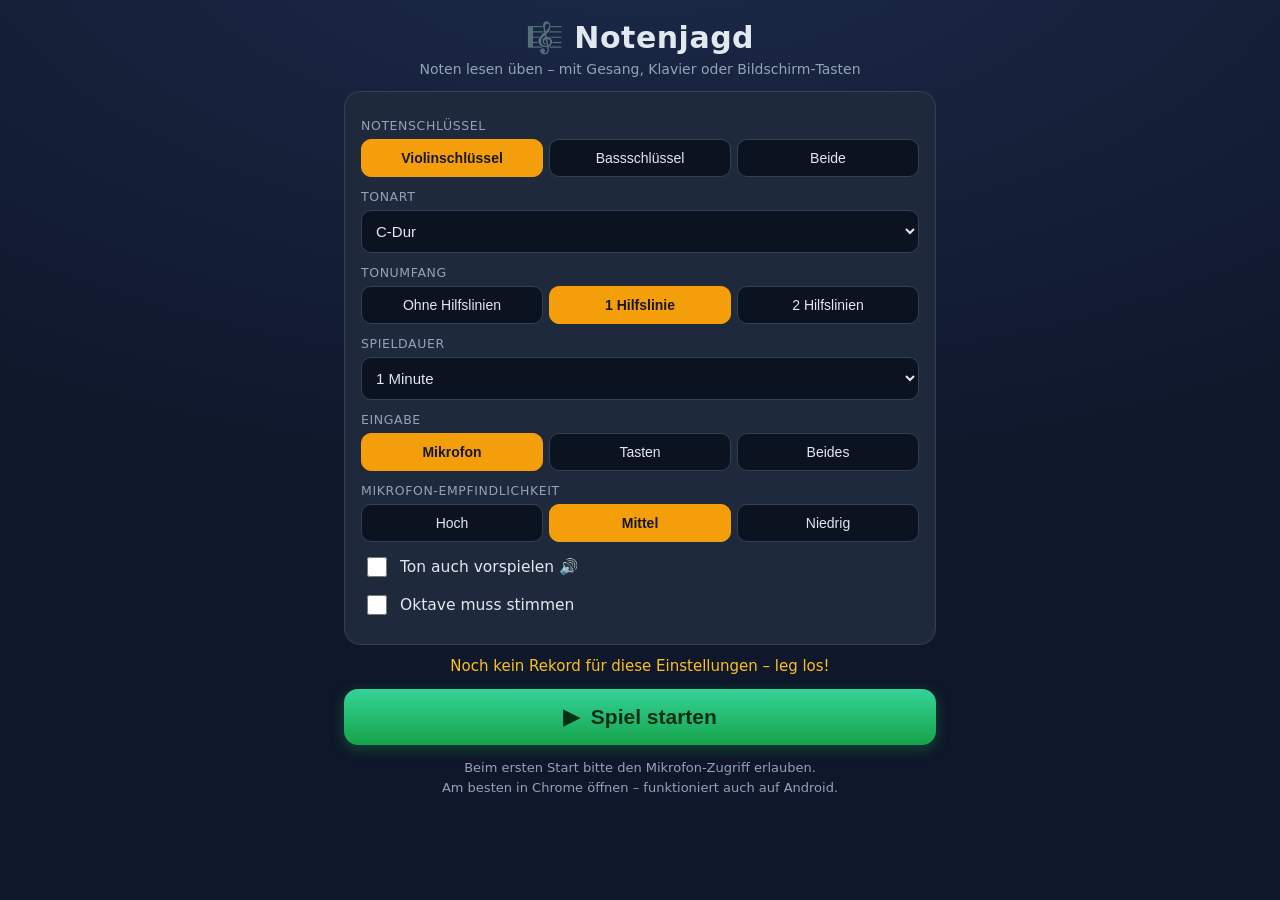
==== Notenlernspiel.html @ 75c30928 "Einzeldatei-Build (build.ps1 / Notenlernspiel.html) und Anleitung (README) Co-Authored-By: Claude Fa" ====
<!DOCTYPE html>
<html lang="de">
<head>
<meta charset="utf-8">
<meta name="viewport" content="width=device-width, initial-scale=1, maximum-scale=1, user-scalable=no">
<meta name="theme-color" content="#0f172a">
<title>Notenjagd – Notenlernspiel</title>
<style>
/* style.css — Notenjagd */
:root {
  --bg: #0f172a;
  --card: #1e293b;
  --line: #334155;
  --deep: #0b1220;
  --txt: #e2e8f0;
  --muted: #94a3b8;
  --accent: #f59e0b;
  --ok: #22c55e;
  --bad: #ef4444;
  --blue: #38bdf8;
}

* { box-sizing: border-box; -webkit-tap-highlight-color: transparent; }

html, body {
  margin: 0;
  padding: 0;
  background: radial-gradient(1200px 600px at 50% -100px, #1c2a4a, var(--bg));
  color: var(--txt);
  font-family: system-ui, -apple-system, "Segoe UI", Roboto, sans-serif;
  min-height: 100%;
}

#app {
  max-width: 620px;
  margin: 0 auto;
  padding: 12px 14px 28px;
}

.screen { display: none; }
.screen.active { display: block; animation: fadein .25s ease; }
@keyframes fadein { from { opacity: 0; transform: translateY(6px); } }

.hidden { display: none !important; }

/* ---------- Einstellungen ---------- */
.titlebar { text-align: center; margin: 8px 0 14px; }
.titlebar h1 { margin: 0; font-size: 30px; letter-spacing: .5px; }
.titlebar .sub { margin: 6px 0 0; color: var(--muted); font-size: 14px; }

.card {
  background: var(--card);
  border: 1px solid var(--line);
  border-radius: 16px;
  padding: 14px 16px;
  margin-bottom: 12px;
}
.card.center { text-align: center; }

.field { margin: 12px 0; }
.field > label {
  display: block;
  font-size: 12.5px;
  color: var(--muted);
  margin-bottom: 6px;
  text-transform: uppercase;
  letter-spacing: .6px;
}

.seg { display: flex; gap: 6px; }
.seg button {
  flex: 1;
  padding: 10px 4px;
  border-radius: 10px;
  border: 1px solid var(--line);
  background: var(--deep);
  color: var(--txt);
  font-size: 14px;
  cursor: pointer;
  touch-action: manipulation;
  hyphens: manual;
}
.seg button.on {
  background: var(--accent);
  border-color: var(--accent);
  color: #17181c;
  font-weight: 700;
}

select {
  width: 100%;
  padding: 11px 10px;
  border-radius: 10px;
  border: 1px solid var(--line);
  background: var(--deep);
  color: var(--txt);
  font-size: 15px;
}

.check {
  display: flex;
  align-items: center;
  gap: 10px;
  margin: 12px 2px;
  font-size: 15.5px;
  cursor: pointer;
}
.check input { width: 20px; height: 20px; accent-color: var(--accent); }

.rekord { text-align: center; color: #fbbf24; margin: 10px 0; min-height: 22px; font-size: 15px; }

button.big {
  display: block;
  width: 100%;
  padding: 16px;
  font-size: 21px;
  font-weight: 700;
  border: none;
  border-radius: 14px;
  background: linear-gradient(180deg, #34d399, #16a34a);
  color: #052e16;
  cursor: pointer;
  touch-action: manipulation;
  box-shadow: 0 4px 14px rgba(22, 163, 74, .35);
}
button.big:active { transform: scale(.985); }

button.mid {
  padding: 10px 14px;
  border-radius: 10px;
  border: 1px solid var(--line);
  background: var(--card);
  color: var(--txt);
  font-size: 15px;
  cursor: pointer;
  touch-action: manipulation;
}
button.mid.wide { width: 100%; margin-top: 10px; }

.hint { text-align: center; color: var(--muted); font-size: 13px; line-height: 1.5; }

/* ---------- Spiel ---------- */
.topbar {
  display: flex;
  align-items: center;
  gap: 12px;
  margin: 4px 0 10px;
}
#btnQuit {
  width: 42px; height: 42px;
  border-radius: 10px;
  border: 1px solid var(--line);
  background: var(--card);
  color: var(--muted);
  font-size: 18px;
  cursor: pointer;
}
.scorebox { display: flex; flex-direction: column; align-items: center; min-width: 64px; }
#score { font-size: 34px; font-weight: 800; line-height: 1; }
#score.pop { animation: pop .3s ease; }
@keyframes pop { 40% { transform: scale(1.35); color: #fbbf24; } }
.scorebox .lbl { font-size: 11px; color: var(--muted); }

.timebox { flex: 1; }
#timeTxt {
  display: block;
  text-align: right;
  font-variant-numeric: tabular-nums;
  font-size: 20px;
  font-weight: 700;
  margin-bottom: 4px;
}
.timebar { height: 8px; background: var(--deep); border-radius: 6px; overflow: hidden; }
#timeFill {
  height: 100%; width: 100%;
  background: var(--accent);
  border-radius: 6px;
  transition: width .2s linear;
}
#timeFill.urgent { background: var(--bad); animation: blink 1s infinite; }
@keyframes blink { 50% { opacity: .55; } }

.staffcard {
  position: relative;
  background: #fdfdf6;
  border-radius: 16px;
  overflow: hidden;
  aspect-ratio: 560 / 252;
  box-shadow: 0 6px 24px rgba(0,0,0,.35);
}
#staff { position: absolute; inset: 0; }

.flash {
  position: absolute;
  inset: 0;
  display: flex;
  align-items: center;
  justify-content: center;
  font-size: 62px;
  font-weight: 800;
  opacity: 0;
  pointer-events: none;
  transition: opacity .12s ease;
  text-shadow: 0 0 14px rgba(255,255,255,.9);
}
.flash.show { opacity: 1; }
.flash.ok { color: #15803d; background: rgba(34,197,94,.14); }
.flash.bad { color: #b91c1c; background: rgba(239,68,68,.16); }

.underrow {
  display: flex;
  align-items: center;
  gap: 12px;
  margin: 10px 0;
  min-height: 40px;
}
.feedback { flex: 1; color: #f87171; font-size: 18px; font-weight: 600; min-height: 24px; }

.tuner {
  display: flex;
  align-items: center;
  gap: 14px;
  background: var(--card);
  border: 1px solid var(--line);
  border-radius: 12px;
  padding: 10px 14px;
}
.heard { min-width: 62px; text-align: center; }
#heardName { font-size: 24px; font-weight: 800; color: var(--blue); }
.needletrack {
  position: relative;
  width: 130px;
  height: 34px;
  background: var(--deep);
  border-radius: 8px;
  flex-shrink: 0;
}
.centermark {
  position: absolute;
  left: 50%; top: 5px; bottom: 5px;
  width: 2px; margin-left: -1px;
  background: #64748b;
}
#needle {
  position: absolute;
  left: 50%; top: 5px; bottom: 5px;
  width: 5px; margin-left: -2.5px;
  border-radius: 3px;
  background: var(--accent);
  transition: transform .09s linear, background .09s;
}
#needle.good { background: var(--ok); }
.level { flex: 1; height: 7px; background: var(--deep); border-radius: 5px; overflow: hidden; }
#levelFill { height: 100%; width: 0; background: var(--blue); transition: width .1s linear; }

/* ---------- Bildschirm-Klaviatur ---------- */
.piano {
  position: relative;
  height: 150px;
  margin-top: 12px;
  user-select: none;
  touch-action: manipulation;
}
.piano .whites {
  display: grid;
  grid-template-columns: repeat(7, 1fr);
  gap: 4px;
  height: 100%;
}
.piano button {
  border: none;
  cursor: pointer;
  touch-action: manipulation;
  font-family: inherit;
}
.piano .wk {
  background: #f8fafc;
  color: #334155;
  border-radius: 0 0 9px 9px;
  font-size: 14px;
  font-weight: 600;
  display: flex;
  align-items: flex-end;
  justify-content: center;
  padding-bottom: 8px;
}
.piano .wk:active { background: #fde68a; }
.piano .bk {
  position: absolute;
  top: 0;
  height: 58%;
  width: 9.5%;
  background: #0b1020;
  border: 1px solid var(--line);
  border-top: none;
  border-radius: 0 0 7px 7px;
  color: #cbd5e1;
  z-index: 2;
  font-size: 11px;
  display: flex;
  align-items: flex-end;
  justify-content: center;
  padding-bottom: 5px;
}
.piano .bk:active { background: var(--accent); color: #17181c; }

/* ---------- Ergebnis ---------- */
.endscore { font-size: 66px; font-weight: 800; color: #fbbf24; line-height: 1.1; }
.endlbl { color: var(--muted); margin-bottom: 10px; }
.endstats { color: #cbd5e1; font-size: 16px; margin: 8px 0; }
.endrekord { font-size: 18px; color: #86efac; margin: 12px 0 16px; min-height: 24px; }

/* ---------- Overlay & Toast ---------- */
.overlay {
  position: fixed;
  inset: 0;
  background: rgba(2, 6, 23, .85);
  display: flex;
  align-items: center;
  justify-content: center;
  z-index: 40;
}
#overlayTxt {
  font-size: 88px;
  font-weight: 800;
  color: #fbbf24;
  text-align: center;
  line-height: 1.2;
}
#overlayTxt small { display: block; font-size: 20px; color: var(--txt); font-weight: 400; }

.toast {
  position: fixed;
  left: 50%;
  bottom: 22px;
  transform: translateX(-50%);
  background: #7f1d1d;
  color: #fecaca;
  border: 1px solid #b91c1c;
  padding: 10px 18px;
  border-radius: 12px;
  font-size: 14.5px;
  z-index: 50;
  max-width: 92%;
  text-align: center;
}

</style>
</head>
<body>
<main id="app">

  <!-- ======== Einstellungen ======== -->
  <section id="scrSettings" class="screen active">
    <header class="titlebar">
      <h1>🎼 Notenjagd</h1>
      <p class="sub">Noten lesen üben – mit Gesang, Klavier oder Bildschirm‑Tasten</p>
    </header>

    <div class="card">
      <div class="field">
        <label>Notenschlüssel</label>
        <div class="seg" data-setting="clef">
          <button data-val="treble">Violin&shy;schlüssel</button>
          <button data-val="bass">Bass&shy;schlüssel</button>
          <button data-val="both">Beide</button>
        </div>
      </div>

      <div class="field">
        <label for="selKey">Tonart</label>
        <select id="selKey"></select>
      </div>

      <div class="field">
        <label>Tonumfang</label>
        <div class="seg" data-setting="range">
          <button data-val="klein">Ohne Hilfs&shy;linien</button>
          <button data-val="mittel">1 Hilfs&shy;linie</button>
          <button data-val="gross">2 Hilfs&shy;linien</button>
        </div>
      </div>

      <div class="field">
        <label for="selDur">Spieldauer</label>
        <select id="selDur">
          <option value="30">30 Sekunden</option>
          <option value="60" selected>1 Minute</option>
          <option value="90">90 Sekunden</option>
          <option value="120">2 Minuten</option>
          <option value="180">3 Minuten</option>
          <option value="300">5 Minuten</option>
        </select>
      </div>

      <div class="field">
        <label>Eingabe</label>
        <div class="seg" data-setting="input">
          <button data-val="mic">Mikrofon</button>
          <button data-val="tap">Tasten</button>
          <button data-val="both">Beides</button>
        </div>
      </div>

      <div class="field" id="fieldSens">
        <label>Mikrofon‑Empfindlichkeit</label>
        <div class="seg" data-setting="sens">
          <button data-val="hoch">Hoch</button>
          <button data-val="mittel">Mittel</button>
          <button data-val="niedrig">Niedrig</button>
        </div>
      </div>

      <label class="check"><input type="checkbox" id="chkPlay"> Ton auch vorspielen 🔊</label>
      <label class="check"><input type="checkbox" id="chkOct"> Oktave muss stimmen</label>
    </div>

    <div id="rekordLine" class="rekord"></div>
    <button id="btnStart" class="big">▶&nbsp; Spiel starten</button>
    <p class="hint">Beim ersten Start bitte den Mikrofon‑Zugriff erlauben.<br>Am besten in Chrome öffnen – funktioniert auch auf Android.</p>
  </section>

  <!-- ======== Spiel ======== -->
  <section id="scrGame" class="screen">
    <div class="topbar">
      <button id="btnQuit" title="Beenden">✕</button>
      <div class="scorebox"><span id="score">0</span><span class="lbl">Punkte</span></div>
      <div class="timebox">
        <span id="timeTxt">1:00</span>
        <div class="timebar"><div id="timeFill"></div></div>
      </div>
    </div>

    <div id="staffCard" class="staffcard">
      <div id="staff"></div>
      <div id="flash" class="flash"></div>
    </div>

    <div class="underrow">
      <button id="btnReplay" class="mid hidden">🔊 Ton anhören</button>
      <div id="feedback" class="feedback"></div>
    </div>

    <div id="tuner" class="tuner">
      <div class="heard"><span id="heardName">–</span></div>
      <div class="needletrack"><div class="centermark"></div><div id="needle"></div></div>
      <div class="level"><div id="levelFill"></div></div>
    </div>

    <div id="piano" class="piano hidden"></div>
  </section>

  <!-- ======== Ergebnis ======== -->
  <section id="scrEnd" class="screen">
    <div class="card center">
      <h2>⏱ Zeit um!</h2>
      <div id="endScore" class="endscore">0</div>
      <div class="endlbl">Punkte</div>
      <div id="endStats" class="endstats"></div>
      <div id="endRekord" class="endrekord"></div>
      <button id="btnAgain" class="big">🔁 Nochmal spielen</button>
      <button id="btnToSettings" class="mid wide">⚙ Einstellungen</button>
    </div>
  </section>

  <div id="overlay" class="overlay hidden"><div id="overlayTxt">3</div></div>
  <div id="toast" class="toast hidden"></div>
</main>

<script>
/*!
 * VexFlow 4.2.2   2023-07-03T19:56:22.952Z   7ad933bdf12b4137ce04d3f332a838887d08a595
 * Copyright (c) 2010 Mohit Muthanna Cheppudira <mohit@muthanna.com>
 * https://www.vexflow.com   https://github.com/0xfe/vexflow
 */
!function(t,e){"object"==typeof exports&&"object"==typeof module?module.exports=e():"function"==typeof define&&define.amd?define([],e):"object"==typeof exports?exports.Vex=e():t.Vex=e()}("undefined"!=typeof window?window:"undefined"!=typeof globalThis?globalThis:this,(()=>(()=>{"use strict";var t={d:(e,i)=>{for(var b in i)t.o(i,b)&&!t.o(e,b)&&Object.defineProperty(e,b,{enumerable:!0,get:i[b]})}};t.g=function(){if("object"==typeof globalThis)return globalThis;try{return this||new Function("return this")()}catch(t){if("object"==typeof window)return window}}(),t.o=(t,e)=>Object.prototype.hasOwnProperty.call(t,e),t.r=t=>{"undefined"!=typeof Symbol&&Symbol.toStringTag&&Object.defineProperty(t,Symbol.toStringTag,{value:"Module"}),Object.defineProperty(t,"__esModule",{value:!0})};var e={};t.d(e,{default:()=>i});var i={};function b(t,e,i=!0){if("object"!=typeof t||null===t)return!1;let b=t.constructor;if(i){for(;null!==t;){if(b=t.constructor,"CATEGORY"in b&&b.CATEGORY===e)return!0;t=Object.getPrototypeOf(t)}return!1}return"CATEGORY"in b&&b.CATEGORY===e}t.r(i),t.d(i,{Accidental:()=>bt,Annotation:()=>ct,AnnotationHorizontalJustify:()=>ht,AnnotationVerticalJustify:()=>mt,Articulation:()=>ut,BEAM_BOTH:()=>Oe,BEAM_LEFT:()=>Fe,BEAM_RIGHT:()=>Me,BarNote:()=>At,Barline:()=>kt,BarlineType:()=>zt,Beam:()=>Re,Bend:()=>Nt,BoundingBox:()=>D,BoundingBoxComputation:()=>C,Builder:()=>Ke,CanvasContext:()=>Zt,Category:()=>x,ChordSymbol:()=>Mt,ChordSymbolHorizontalJustify:()=>Bt,ChordSymbolVerticalJustify:()=>Dt,Clef:()=>_e,ClefNote:()=>Le,Crescendo:()=>We,Curve:()=>Ie,CurvePosition:()=>Ue,Dot:()=>Ot,EasyScore:()=>Qe,EasyScoreGrammar:()=>je,Element:()=>R,Factory:()=>vi,Flow:()=>ki,Font:()=>F,FontStyle:()=>P,FontWeight:()=>E,Formatter:()=>Pe,Fraction:()=>z,FretHandFinger:()=>Rt,GhostNote:()=>ti,Glyph:()=>Z,GlyphNote:()=>ei,GraceNote:()=>ii,GraceNoteGroup:()=>jt,GraceTabNote:()=>wi,KeyManager:()=>zi,KeySigNote:()=>bi,KeySignature:()=>xe,Modifier:()=>tt,ModifierContext:()=>de,ModifierPosition:()=>J,MultiMeasureRest:()=>ni,Music:()=>et,Note:()=>vt,NoteHead:()=>Lt,NoteSubGroup:()=>Vt,Ornament:()=>$t,OutlineCode:()=>$,Parenthesis:()=>Jt,Parser:()=>Ye,PedalMarking:()=>li,Piece:()=>Ve,Registry:()=>O,RenderContext:()=>ft,Renderer:()=>oe,RendererBackends:()=>ae,RendererLineEndType:()=>ne,RepeatNote:()=>ri,Repetition:()=>ge,RuntimeError:()=>g,SVGContext:()=>be,Stave:()=>Be,StaveConnector:()=>Ce,StaveHairpin:()=>Bi,StaveLine:()=>mi,StaveModifier:()=>Pt,StaveModifierPosition:()=>wt,StaveNote:()=>It,StaveSection:()=>ye,StaveTempo:()=>pe,StaveText:()=>fe,StaveTie:()=>Gt,Stem:()=>at,StemmableNote:()=>Wt,StringNumber:()=>re,Stroke:()=>he,SymbolModifiers:()=>Et,SymbolTypes:()=>Ct,System:()=>ci,TabNote:()=>di,TabSlide:()=>Di,TabStave:()=>_i,TabTie:()=>Ht,TextBracket:()=>yi,TextBracketPosition:()=>gi,TextDynamics:()=>ui,TextFormatter:()=>rt,TextJustification:()=>se,TextNote:()=>ue,TickContext:()=>Kt,Tickable:()=>Tt,TimeSigNote:()=>fi,TimeSignature:()=>ve,TimeSignatureGlyph:()=>Te,Tremolo:()=>Ci,Tuning:()=>Ei,Tuplet:()=>Ae,TupletLocation:()=>ke,Vex:()=>Yi,Vibrato:()=>me,VibratoBracket:()=>Si,Voice:()=>Xt,VoiceMode:()=>Yt,Volta:()=>Se,VoltaType:()=>le,defined:()=>p,drawDot:()=>St,globalObject:()=>y,isAccidental:()=>a,isAnnotation:()=>n,isBarline:()=>s,isCategory:()=>b,isDot:()=>l,isGraceNote:()=>o,isGraceNoteGroup:()=>r,isHTMLCanvas:()=>qt,isHTMLDiv:()=>Qt,isNote:()=>h,isRenderContext:()=>m,isStaveNote:()=>c,isStemmableNote:()=>d,isTabNote:()=>_,log:()=>u,midLine:()=>S,normalizeAngle:()=>v,prefix:()=>T,sumArray:()=>w,warn:()=>f});const a=t=>b(t,x.Accidental),n=t=>b(t,x.Annotation),s=t=>b(t,x.Barline),l=t=>b(t,x.Dot),o=t=>b(t,x.GraceNote),r=t=>b(t,x.GraceNoteGroup),h=t=>b(t,x.Note),m=t=>b(t,x.RenderContext),c=t=>b(t,x.StaveNote),d=t=>b(t,x.StemmableNote),_=t=>b(t,x.TabNote);var x;!function(t){t.Accidental="Accidental",t.Annotation="Annotation",t.Articulation="Articulation",t.Barline="Barline",t.BarNote="BarNote",t.Beam="Beam",t.Bend="Bend",t.ChordSymbol="ChordSymbol",t.Clef="Clef",t.ClefNote="ClefNote",t.Crescendo="Crescendo",t.Curve="Curve",t.Dot="Dot",t.Element="Element",t.Fraction="Fraction",t.FretHandFinger="FretHandFinger",t.GhostNote="GhostNote",t.Glyph="Glyph",t.GlyphNote="GlyphNote",t.GraceNote="GraceNote",t.GraceNoteGroup="GraceNoteGroup",t.GraceTabNote="GraceTabNote",t.KeySignature="KeySignature",t.KeySigNote="KeySigNote",t.Modifier="Modifier",t.MultiMeasureRest="MultiMeasureRest",t.Note="Note",t.NoteHead="NoteHead",t.NoteSubGroup="NoteSubGroup",t.Ornament="Ornament",t.Parenthesis="Parenthesis",t.PedalMarking="PedalMarking",t.RenderContext="RenderContext",t.RepeatNote="RepeatNote",t.Repetition="Repetition",t.Stave="Stave",t.StaveConnector="StaveConnector",t.StaveHairpin="StaveHairpin",t.StaveLine="StaveLine",t.StaveModifier="StaveModifier",t.StaveNote="StaveNote",t.StaveSection="StaveSection",t.StaveTempo="StaveTempo",t.StaveText="StaveText",t.StaveTie="StaveTie",t.Stem="Stem",t.StemmableNote="StemmableNote",t.StringNumber="StringNumber",t.Stroke="Stroke",t.System="System",t.TabNote="TabNote",t.TabSlide="TabSlide",t.TabStave="TabStave",t.TabTie="TabTie",t.TextBracket="TextBracket",t.TextDynamics="TextDynamics",t.TextNote="TextNote",t.Tickable="Tickable",t.TimeSignature="TimeSignature",t.TimeSigNote="TimeSigNote",t.Tremolo="Tremolo",t.Tuplet="Tuplet",t.Vibrato="Vibrato",t.VibratoBracket="VibratoBracket",t.Voice="Voice",t.Volta="Volta"}(x||(x={}));class g extends Error{constructor(t,e=""){super("[RuntimeError] "+t+": "+e),this.code=t}}function y(){return"undefined"!=typeof globalThis?globalThis:"undefined"!=typeof self?self:"undefined"!=typeof window?window:void 0!==t.g?t.g:Function("return this")()}function p(t,e="undefined",i=""){if(void 0===t)throw new g(e,i);return t}function u(t,...e){if(!e)return;const i=Array.prototype.slice.call(e).join(" ");y().console.log(t+": "+i)}function f(...t){const e=t.join(" "),i=new Error;y().console.log("Warning: ",e,i.stack)}function S(t,e){let i=e+(t-e)/2;var b,a;return i%2>0&&(i=((b=10*i)%(a=5)>=a/2?parseInt(""+b/a,10)*a+a:parseInt(""+b/a,10)*a)/10),i}function T(t){return`vf-${t}`}function v(t){return(t%=2*Math.PI)<0&&(t+=2*Math.PI),t}function w(t){return t.reduce(((t,e)=>t+e),0)}class z{static get CATEGORY(){return x.Fraction}static GCD(t,e){if("number"!=typeof t||Number.isNaN(t)||"number"!=typeof e||Number.isNaN(e))throw new g("BadArgument",`Invalid numbers: ${t}, ${e}`);let i;for(;0!==e;)i=e,e=t%e,t=i;return t}static LCM(t,e){return t*e/z.GCD(t,e)}static LCMM(t){return 0===t.length?0:1===t.length?t[0]:2===t.length?z.LCM(t[0],t[1]):z.LCM(t.shift(),z.LCMM(t))}constructor(t,e){this.numerator=1,this.denominator=1,this.set(t,e)}set(t=1,e=1){return this.numerator=t,this.denominator=e,this}value(){return this.numerator/this.denominator}simplify(){let t=this.numerator,e=this.denominator;const i=z.GCD(t,e);return t/=i,e/=i,e<0&&(e=-e,t=-t),this.set(t,e)}add(t=0,e=1){const[i,b]=B(t,e),a=z.LCM(this.denominator,b),n=a/this.denominator,s=a/b,l=this.numerator*n+i*s;return this.set(l,a)}subtract(t=0,e=1){const[i,b]=B(t,e),a=z.LCM(this.denominator,b),n=a/this.denominator,s=a/b,l=this.numerator*n-i*s;return this.set(l,a)}multiply(t=1,e=1){const[i,b]=B(t,e);return this.set(this.numerator*i,this.denominator*b)}divide(t=1,e=1){const[i,b]=B(t,e);return this.set(this.numerator*b,this.denominator*i)}equals(t){const e=z.__staticFractionA.copy(t).simplify(),i=z.__staticFractionB.copy(this).simplify();return e.numerator===i.numerator&&e.denominator===i.denominator}greaterThan(t){const e=z.__staticFractionB.copy(this);return e.subtract(t),e.numerator>0}greaterThanEquals(t){const e=z.__staticFractionB.copy(this);return e.subtract(t),e.numerator>=0}lessThan(t){return!this.greaterThanEquals(t)}lessThanEquals(t){return!this.greaterThan(t)}clone(){return new z(this.numerator,this.denominator)}copy(t){return"number"==typeof t?this.set(t,1):this.set(t.numerator,t.denominator)}quotient(){return Math.floor(this.numerator/this.denominator)}remainder(){return this.numerator%this.denominator}makeAbs(){return this.denominator=Math.abs(this.denominator),this.numerator=Math.abs(this.numerator),this}toString(){return`${this.numerator}/${this.denominator}`}toSimplifiedString(){return z.__staticFractionTmp.copy(this).simplify().toString()}toMixedString(){let t="";const e=this.quotient(),i=z.__staticFractionTmp.copy(this);return e<0&&i.makeAbs(),0!==e?(t+=e,0!==i.numerator&&(t+=` ${i.toSimplifiedString()}`)):t=0===i.numerator?"0":i.toSimplifiedString(),t}parse(t){const e=t.split("/"),i=parseInt(e[0],10),b=e[1]?parseInt(e[1],10):1;return this.set(i,b)}}function B(t,e=1){return"number"==typeof t?[t,e]:[t.numerator,t.denominator]}z.__staticFractionA=new z,z.__staticFractionB=new z,z.__staticFractionTmp=new z;class D{static copy(t){return new D(t.x,t.y,t.w,t.h)}constructor(t,e,i,b){this.x=t,this.y=e,this.w=i,this.h=b}getX(){return this.x}getY(){return this.y}getW(){return this.w}getH(){return this.h}setX(t){return this.x=t,this}setY(t){return this.y=t,this}setW(t){return this.w=t,this}setH(t){return this.h=t,this}move(t,e){return this.x+=t,this.y+=e,this}clone(){return D.copy(this)}mergeWith(t){const e=t,i=this.x<e.x?this.x:e.x,b=this.y<e.y?this.y:e.y,a=Math.max(this.x+this.w,e.x+e.w)-i,n=Math.max(this.y+this.h,e.y+e.h)-b;return this.x=i,this.y=b,this.w=a,this.h=n,this}}class C{constructor(){this.x1=Number.NaN,this.y1=Number.NaN,this.x2=Number.NaN,this.y2=Number.NaN}getX1(){return this.x1}getY1(){return this.y1}width(){return this.x2-this.x1}height(){return this.y2-this.y1}addPoint(t,e){(isNaN(this.x1)||t<this.x1)&&(this.x1=t),(isNaN(this.x2)||t>this.x2)&&(this.x2=t),(isNaN(this.y1)||e<this.y1)&&(this.y1=e),(isNaN(this.y2)||e>this.y2)&&(this.y2=e)}addX(t){this.addPoint(t,this.y1)}addY(t){this.addPoint(this.x1,t)}addQuadraticCurve(t,e,i,b,a,n){this.addPoint(t,e),this.addPoint(a,n);const s=i-t;let l=s-(a-i);if(0!=l){const e=s/l;if(e>0&&e<1){const b=1-e;this.addX(b*b*t+2*b*e*i+e*e*a)}}const o=b-e;if(l=o-(n-b),0!=l){const t=o/l;if(t>0&&t<1){const i=1-t;this.addY(i*i*e+2*i*t*b+t*t*n)}}}addBezierCurve(t,e,i,b,a,n,s,l){const o=[t,e],r=[i,b],h=[a,n],m=[s,l];let c;this.addPoint(o[0],o[1]),this.addPoint(m[0],m[1]);const d=(t,e)=>Math.pow(1-t,3)*o[e]+3*Math.pow(1-t,2)*t*r[e]+3*(1-t)*Math.pow(t,2)*h[e]+Math.pow(t,3)*m[e];for(c=0;c<=1;c++){const t=6*o[c]-12*r[c]+6*h[c],e=-3*o[c]+9*r[c]-9*h[c]+3*m[c],i=3*r[c]-3*o[c];if(0===e){if(0===t)continue;const e=-i/t;0<e&&e<1&&(0===c&&this.addX(d(e,c)),1===c&&this.addY(d(e,c)));continue}const b=Math.pow(t,2)-4*i*e;if(b<0)continue;const a=(-t+Math.sqrt(b))/(2*e);0<a&&a<1&&(0===c&&this.addX(d(a,c)),1===c&&this.addY(d(a,c)));const n=(-t-Math.sqrt(b))/(2*e);0<n&&n<1&&(0===c&&this.addX(d(n,c)),1===c&&this.addY(d(n,c)))}}}var E,P,k=function(t,e,i,b){return new(i||(i=Promise))((function(a,n){function s(t){try{o(b.next(t))}catch(t){n(t)}}function l(t){try{o(b.throw(t))}catch(t){n(t)}}function o(t){var e;t.done?a(t.value):(e=t.value,e instanceof i?e:new i((function(t){t(e)}))).then(s,l)}o((b=b.apply(t,e||[])).next())}))};let A;!function(t){t.NORMAL="normal",t.BOLD="bold"}(E||(E={})),function(t){t.NORMAL="normal",t.ITALIC="italic"}(P||(P={}));const N={};class F{static convertSizeToPixelValue(t=F.SIZE){var e;if("number"==typeof t)return t*F.scaleToPxFrom.pt;{const i=parseFloat(t);if(isNaN(i))return 0;const b=t.replace(/[\d.\s]/g,"").toLowerCase();return i*(null!==(e=F.scaleToPxFrom[b])&&void 0!==e?e:1)}}static convertSizeToPointValue(t=F.SIZE){var e;if("number"==typeof t)return t;{const i=parseFloat(t);if(isNaN(i))return 0;const b=t.replace(/[\d.\s]/g,"").toLowerCase();return i*((null!==(e=F.scaleToPxFrom[b])&&void 0!==e?e:1)/F.scaleToPxFrom.pt)}}static validate(t,e,i,b){if("string"==typeof t&&void 0===e&&void 0===i&&void 0===b)return F.fromCSSString(t);let a;return"object"==typeof t?(a=t.family,e=t.size,i=t.weight,b=t.style):a=t,a=null!=a?a:F.SANS_SERIF,e=null!=e?e:F.SIZE+"pt",i=null!=i?i:E.NORMAL,b=null!=b?b:P.NORMAL,""===i&&(i=E.NORMAL),""===b&&(b=P.NORMAL),"number"==typeof e&&(e=`${e}pt`),"number"==typeof i&&(i=i.toString()),{family:a,size:e,weight:i,style:b}}static fromCSSString(t){A||(A=document.createElement("span")),A.style.font=t;const{fontFamily:e,fontSize:i,fontWeight:b,fontStyle:a}=A.style;return{family:e,size:i,weight:b,style:a}}static toCSSString(t){var e;if(!t)return"";let i;const b=t.style;let a;i=b===P.NORMAL||""===b||void 0===b?"":b.trim()+" ";const n=t.weight;let s;a=n===E.NORMAL||""===n||void 0===n?"":"number"==typeof n?n+" ":n.trim()+" ";const l=t.size;s=void 0===l?F.SIZE+"pt ":"number"==typeof l?l+"pt ":l.trim()+" ";return`${i}${a}${s}${null!==(e=t.family)&&void 0!==e?e:F.SANS_SERIF}`}static scaleSize(t,e){if("number"==typeof t)return t*e;return`${parseFloat(t)*e}${t.replace(/[\d.\s]/g,"")}`}static isBold(t){if(t){if("number"==typeof t)return t>=600;{const e=parseInt(t,10);return isNaN(e)?"bold"===t.toLowerCase():e>=600}}return!1}static isItalic(t){return!!t&&t.toLowerCase()===P.ITALIC}static loadWebFont(t,e,i=!0){return k(this,void 0,void 0,(function*(){const b=new FontFace(t,(i?`url(${e}2) format('woff2'), `:"")+`url(${e}) format('woff')`);return yield b.load(),document.fonts.add(b),b}))}static loadWebFonts(){return k(this,void 0,void 0,(function*(){const t=F.WEB_FONT_HOST,e=F.WEB_FONT_FILES;for(const i in e){const b=e[i];F.loadWebFont(i,t+b)}}))}static load(t,e,i){let b=N[t];return b||(b=new F(t),N[t]=b),e&&b.setData(e),i&&b.setMetrics(i),b}constructor(t){this.name=t}getName(){return this.name}getData(){return p(this.data,"FontError","Missing font data")}getMetrics(){return p(this.metrics,"FontError","Missing metrics")}setData(t){this.data=t}setMetrics(t){this.metrics=t}hasData(){return void 0!==this.data}getResolution(){return this.getData().resolution}getGlyphs(){return this.getData().glyphs}lookupMetric(t,e){const i=t.split(".");let b=this.getMetrics();for(let t=0;t<i.length;t++){const a=b[i[t]];if(void 0===a)return e;b=a}return b}toString(){return"["+this.name+" Font]"}}F.SANS_SERIF="Arial, sans-serif",F.SERIF="Times New Roman, serif",F.SIZE=10,F.scaleToPxFrom={pt:4/3,px:1,em:16,"%":.16,in:96,mm:96/25.4,cm:96/2.54},F.WEB_FONT_HOST="https://unpkg.com/vexflow-fonts@1.0.3/",F.WEB_FONT_FILES={"Roboto Slab":"robotoslab/RobotoSlab-Medium_2.001.woff",PetalumaScript:"petaluma/PetalumaScript_1.10_FS.woff"};class M{constructor(){this.id={},this.type={},this.class={}}}class O{static getDefaultRegistry(){return O.defaultRegistry}static enableDefaultRegistry(t){O.defaultRegistry=t}static disableDefaultRegistry(){O.defaultRegistry=void 0}constructor(){this.index=new M}clear(){return this.index=new M,this}setIndexValue(t,e,i,b){const a=this.index;a[t][e]||(a[t][e]={}),a[t][e][i]=b}updateIndex({id:t,name:e,value:i,oldValue:b}){const a=this.getElementById(t);void 0!==b&&this.index[e][b]&&delete this.index[e][b][t],i&&a&&this.setIndexValue(e,i,a.getAttribute("id"),a)}register(t,e){if(!(e=e||t.getAttribute("id")))throw new g("Can't add element without `id` attribute to registry");return t.setAttribute("id",e),this.setIndexValue("id",e,e,t),this.updateIndex({id:e,name:"type",value:t.getAttribute("type"),oldValue:void 0}),t.onRegister(this),this}getElementById(t){var e,i;return null===(i=null===(e=this.index.id)||void 0===e?void 0:e[t])||void 0===i?void 0:i[t]}getElementsByAttribute(t,e){const i=this.index[t];if(i){const t=i[e];if(t){return Object.keys(t).map((e=>t[e]))}}return[]}getElementsByType(t){return this.getElementsByAttribute("type",t)}getElementsByClass(t){return this.getElementsByAttribute("class",t)}onUpdate(t){return["id","type","class"].includes(t.name)&&this.updateIndex(t),this}}class R{static get CATEGORY(){return x.Element}static newID(){return"auto"+R.ID++}constructor(){var t;this.children=[],this.attrs={id:R.newID(),type:this.getCategory(),class:""},this.rendered=!1,null===(t=O.getDefaultRegistry())||void 0===t||t.register(this)}addChildElement(t){return this.children.push(t),this}getCategory(){return this.constructor.CATEGORY}setStyle(t){return this.style=t,this}setGroupStyle(t){return this.style=t,this.children.forEach((e=>e.setGroupStyle(t))),this}getStyle(){return this.style}applyStyle(t=this.context,e=this.getStyle()){return e&&t?(t.save(),e.shadowColor&&t.setShadowColor(e.shadowColor),e.shadowBlur&&t.setShadowBlur(e.shadowBlur),e.fillStyle&&t.setFillStyle(e.fillStyle),e.strokeStyle&&t.setStrokeStyle(e.strokeStyle),e.lineWidth&&t.setLineWidth(e.lineWidth),this):this}restoreStyle(t=this.context,e=this.getStyle()){return e&&t?(t.restore(),this):this}drawWithStyle(){this.checkContext(),this.applyStyle(),this.draw(),this.restoreStyle()}hasClass(t){var e;return!!this.attrs.class&&-1!=(null===(e=this.attrs.class)||void 0===e?void 0:e.split(" ").indexOf(t))}addClass(t){var e;return this.hasClass(t)||(this.attrs.class?this.attrs.class=`${this.attrs.class} ${t}`:this.attrs.class=`${t}`,null===(e=this.registry)||void 0===e||e.onUpdate({id:this.attrs.id,name:"class",value:t,oldValue:void 0})),this}removeClass(t){var e,i;if(!this.hasClass(t))return this;const b=null===(e=this.attrs.class)||void 0===e?void 0:e.split(" ");return b&&(b.splice(b.indexOf(t)),this.attrs.class=b.join(" ")),null===(i=this.registry)||void 0===i||i.onUpdate({id:this.attrs.id,name:"class",value:void 0,oldValue:t}),this}onRegister(t){return this.registry=t,this}isRendered(){return this.rendered}setRendered(t=!0){return this.rendered=t,this}getAttributes(){return this.attrs}getAttribute(t){return this.attrs[t]}getSVGElement(t=""){const e=T(this.attrs.id+t),i=document.getElementById(e);if(i)return i}setAttribute(t,e){var i;const b=this.attrs.id,a=this.attrs[t];return this.attrs[t]=e,null===(i=this.registry)||void 0===i||i.onUpdate({id:b,name:t,value:e,oldValue:a}),this}getBoundingBox(){return this.boundingBox}getContext(){return this.context}setContext(t){return this.context=t,this}checkContext(){return p(this.context,"NoContext","No rendering context attached to instance.")}set font(t){this.setFont(t)}get font(){return F.toCSSString(this.textFont)}setFont(t,e,i,b){const a=this.constructor.TEXT_FONT,n="object"==typeof t,s="string"==typeof t,l=void 0===t,o=void 0===e&&void 0===i&&void 0===b;return this.textFont=n?Object.assign(Object.assign({},a),t):s&&o?F.fromCSSString(t):l&&o?Object.assign({},a):F.validate(null!=t?t:a.family,null!=e?e:a.size,null!=i?i:a.weight,null!=b?b:a.style),this}getFont(){return this.textFont||this.resetFont(),F.toCSSString(this.textFont)}resetFont(){this.setFont()}get fontInfo(){return this.textFont||this.resetFont(),Object.assign({},this.textFont)}set fontInfo(t){this.setFont(t)}setFontSize(t){const e=this.fontInfo;return this.setFont(e.family,t,e.weight,e.style),this}getFontSize(){return this.fontSize}set fontSize(t){this.setFontSize(t)}get fontSize(){let t=this.fontInfo.size;return"number"==typeof t&&(t=`${t}pt`),t}get fontSizeInPoints(){return F.convertSizeToPointValue(this.fontSize)}get fontSizeInPixels(){return F.convertSizeToPixelValue(this.fontSize)}get fontStyle(){return this.fontInfo.style}set fontStyle(t){const e=this.fontInfo;this.setFont(e.family,e.size,e.weight,t)}get fontWeight(){return this.fontInfo.weight+""}set fontWeight(t){const e=this.fontInfo;this.setFont(e.family,e.size,t,e.style)}}R.ID=1e3,R.TEXT_FONT={family:F.SANS_SERIF,size:F.SIZE,weight:E.NORMAL,style:P.NORMAL};const L=16384,W={"1/2":32768,1:16384,2:8192,4:4096,8:2048,16:1024,32:512,64:256,128:128,256:64},U={w:"1",h:"2",q:"4",b:"256"},I={C:{num:0},Am:{num:0},F:{acc:"b",num:1},Dm:{acc:"b",num:1},Bb:{acc:"b",num:2},Gm:{acc:"b",num:2},Eb:{acc:"b",num:3},Cm:{acc:"b",num:3},Ab:{acc:"b",num:4},Fm:{acc:"b",num:4},Db:{acc:"b",num:5},Bbm:{acc:"b",num:5},Gb:{acc:"b",num:6},Ebm:{acc:"b",num:6},Cb:{acc:"b",num:7},Abm:{acc:"b",num:7},G:{acc:"#",num:1},Em:{acc:"#",num:1},D:{acc:"#",num:2},Bm:{acc:"#",num:2},A:{acc:"#",num:3},"F#m":{acc:"#",num:3},E:{acc:"#",num:4},"C#m":{acc:"#",num:4},B:{acc:"#",num:5},"G#m":{acc:"#",num:5},"F#":{acc:"#",num:6},"D#m":{acc:"#",num:6},"C#":{acc:"#",num:7},"A#m":{acc:"#",num:7}},G={treble:{line_shift:0},bass:{line_shift:6},tenor:{line_shift:4},alto:{line_shift:3},soprano:{line_shift:1},percussion:{line_shift:0},"mezzo-soprano":{line_shift:2},"baritone-c":{line_shift:5},"baritone-f":{line_shift:5},subbass:{line_shift:7},french:{line_shift:-1}},H={C:{index:0,int_val:0},CN:{index:0,int_val:0,accidental:"n"},"C#":{index:0,int_val:1,accidental:"#"},"C##":{index:0,int_val:2,accidental:"##"},CB:{index:0,int_val:11,accidental:"b"},CBB:{index:0,int_val:10,accidental:"bb"},D:{index:1,int_val:2},DN:{index:1,int_val:2,accidental:"n"},"D#":{index:1,int_val:3,accidental:"#"},"D##":{index:1,int_val:4,accidental:"##"},DB:{index:1,int_val:1,accidental:"b"},DBB:{index:1,int_val:0,accidental:"bb"},E:{index:2,int_val:4},EN:{index:2,int_val:4,accidental:"n"},"E#":{index:2,int_val:5,accidental:"#"},"E##":{index:2,int_val:6,accidental:"##"},EB:{index:2,int_val:3,accidental:"b"},EBB:{index:2,int_val:2,accidental:"bb"},F:{index:3,int_val:5},FN:{index:3,int_val:5,accidental:"n"},"F#":{index:3,int_val:6,accidental:"#"},"F##":{index:3,int_val:7,accidental:"##"},FB:{index:3,int_val:4,accidental:"b"},FBB:{index:3,int_val:3,accidental:"bb"},G:{index:4,int_val:7},GN:{index:4,int_val:7,accidental:"n"},"G#":{index:4,int_val:8,accidental:"#"},"G##":{index:4,int_val:9,accidental:"##"},GB:{index:4,int_val:6,accidental:"b"},GBB:{index:4,int_val:5,accidental:"bb"},A:{index:5,int_val:9},AN:{index:5,int_val:9,accidental:"n"},"A#":{index:5,int_val:10,accidental:"#"},"A##":{index:5,int_val:11,accidental:"##"},AB:{index:5,int_val:8,accidental:"b"},ABB:{index:5,int_val:7,accidental:"bb"},B:{index:6,int_val:11},BN:{index:6,int_val:11,accidental:"n"},"B#":{index:6,int_val:12,accidental:"#"},"B##":{index:6,int_val:13,accidental:"##"},BB:{index:6,int_val:10,accidental:"b"},BBB:{index:6,int_val:9,accidental:"bb"},R:{index:6,rest:!0},X:{index:6,accidental:"",octave:4,code:"noteheadXBlack",shift_right:5.5}},Y={"#":{code:"accidentalSharp",parenRightPaddingAdjustment:-1},"##":{code:"accidentalDoubleSharp",parenRightPaddingAdjustment:-1},b:{code:"accidentalFlat",parenRightPaddingAdjustment:-2},bb:{code:"accidentalDoubleFlat",parenRightPaddingAdjustment:-2},n:{code:"accidentalNatural",parenRightPaddingAdjustment:-1},"{":{code:"accidentalParensLeft",parenRightPaddingAdjustment:-1},"}":{code:"accidentalParensRight",parenRightPaddingAdjustment:-1},db:{code:"accidentalThreeQuarterTonesFlatZimmermann",parenRightPaddingAdjustment:-1},d:{code:"accidentalQuarterToneFlatStein",parenRightPaddingAdjustment:0},"++":{code:"accidentalThreeQuarterTonesSharpStein",parenRightPaddingAdjustment:-1},"+":{code:"accidentalQuarterToneSharpStein",parenRightPaddingAdjustment:-1},"+-":{code:"accidentalKucukMucennebSharp",parenRightPaddingAdjustment:-1},bs:{code:"accidentalBakiyeFlat",parenRightPaddingAdjustment:-1},bss:{code:"accidentalBuyukMucennebFlat",parenRightPaddingAdjustment:-1},o:{code:"accidentalSori",parenRightPaddingAdjustment:-1},k:{code:"accidentalKoron",parenRightPaddingAdjustment:-1},bbs:{code:"vexAccidentalMicrotonal1",parenRightPaddingAdjustment:-1},"++-":{code:"accidentalBuyukMucennebSharp",parenRightPaddingAdjustment:-1},ashs:{code:"vexAccidentalMicrotonal3",parenRightPaddingAdjustment:-1},afhf:{code:"vexAccidentalMicrotonal4",parenRightPaddingAdjustment:-1},accSagittal5v7KleismaUp:{code:"accSagittal5v7KleismaUp",parenRightPaddingAdjustment:-1},accSagittal5v7KleismaDown:{code:"accSagittal5v7KleismaDown",parenRightPaddingAdjustment:-1},accSagittal5CommaUp:{code:"accSagittal5CommaUp",parenRightPaddingAdjustment:-1},accSagittal5CommaDown:{code:"accSagittal5CommaDown",parenRightPaddingAdjustment:-1},accSagittal7CommaUp:{code:"accSagittal7CommaUp",parenRightPaddingAdjustment:-1},accSagittal7CommaDown:{code:"accSagittal7CommaDown",parenRightPaddingAdjustment:-1},accSagittal25SmallDiesisUp:{code:"accSagittal25SmallDiesisUp",parenRightPaddingAdjustment:-1},accSagittal25SmallDiesisDown:{code:"accSagittal25SmallDiesisDown",parenRightPaddingAdjustment:-1},accSagittal35MediumDiesisUp:{code:"accSagittal35MediumDiesisUp",parenRightPaddingAdjustment:-1},accSagittal35MediumDiesisDown:{code:"accSagittal35MediumDiesisDown",parenRightPaddingAdjustment:-1},accSagittal11MediumDiesisUp:{code:"accSagittal11MediumDiesisUp",parenRightPaddingAdjustment:-1},accSagittal11MediumDiesisDown:{code:"accSagittal11MediumDiesisDown",parenRightPaddingAdjustment:-1},accSagittal11LargeDiesisUp:{code:"accSagittal11LargeDiesisUp",parenRightPaddingAdjustment:-1},accSagittal11LargeDiesisDown:{code:"accSagittal11LargeDiesisDown",parenRightPaddingAdjustment:-1},accSagittal35LargeDiesisUp:{code:"accSagittal35LargeDiesisUp",parenRightPaddingAdjustment:-1},accSagittal35LargeDiesisDown:{code:"accSagittal35LargeDiesisDown",parenRightPaddingAdjustment:-1},accSagittalSharp25SDown:{code:"accSagittalSharp25SDown",parenRightPaddingAdjustment:-1},accSagittalFlat25SUp:{code:"accSagittalFlat25SUp",parenRightPaddingAdjustment:-1},accSagittalSharp7CDown:{code:"accSagittalSharp7CDown",parenRightPaddingAdjustment:-1},accSagittalFlat7CUp:{code:"accSagittalFlat7CUp",parenRightPaddingAdjustment:-1},accSagittalSharp5CDown:{code:"accSagittalSharp5CDown",parenRightPaddingAdjustment:-1},accSagittalFlat5CUp:{code:"accSagittalFlat5CUp",parenRightPaddingAdjustment:-1},accSagittalSharp5v7kDown:{code:"accSagittalSharp5v7kDown",parenRightPaddingAdjustment:-1},accSagittalFlat5v7kUp:{code:"accSagittalFlat5v7kUp",parenRightPaddingAdjustment:-1},accSagittalSharp:{code:"accSagittalSharp",parenRightPaddingAdjustment:-1},accSagittalFlat:{code:"accSagittalFlat",parenRightPaddingAdjustment:-1},accSagittalSharp5v7kUp:{code:"accSagittalSharp5v7kUp",parenRightPaddingAdjustment:-1},accSagittalFlat5v7kDown:{code:"accSagittalFlat5v7kDown",parenRightPaddingAdjustment:-1},accSagittalSharp5CUp:{code:"accSagittalSharp5CUp",parenRightPaddingAdjustment:-1},accSagittalFlat5CDown:{code:"accSagittalFlat5CDown",parenRightPaddingAdjustment:-1},accSagittalSharp7CUp:{code:"accSagittalSharp7CUp",parenRightPaddingAdjustment:-1},accSagittalFlat7CDown:{code:"accSagittalFlat7CDown",parenRightPaddingAdjustment:-1},accSagittalSharp25SUp:{code:"accSagittalSharp25SUp",parenRightPaddingAdjustment:-1},accSagittalFlat25SDown:{code:"accSagittalFlat25SDown",parenRightPaddingAdjustment:-1},accSagittalSharp35MUp:{code:"accSagittalSharp35MUp",parenRightPaddingAdjustment:-1},accSagittalFlat35MDown:{code:"accSagittalFlat35MDown",parenRightPaddingAdjustment:-1},accSagittalSharp11MUp:{code:"accSagittalSharp11MUp",parenRightPaddingAdjustment:-1},accSagittalFlat11MDown:{code:"accSagittalFlat11MDown",parenRightPaddingAdjustment:-1},accSagittalSharp11LUp:{code:"accSagittalSharp11LUp",parenRightPaddingAdjustment:-1},accSagittalFlat11LDown:{code:"accSagittalFlat11LDown",parenRightPaddingAdjustment:-1},accSagittalSharp35LUp:{code:"accSagittalSharp35LUp",parenRightPaddingAdjustment:-1},accSagittalFlat35LDown:{code:"accSagittalFlat35LDown",parenRightPaddingAdjustment:-1},accSagittalDoubleSharp25SDown:{code:"accSagittalDoubleSharp25SDown",parenRightPaddingAdjustment:-1},accSagittalDoubleFlat25SUp:{code:"accSagittalDoubleFlat25SUp",parenRightPaddingAdjustment:-1},accSagittalDoubleSharp7CDown:{code:"accSagittalDoubleSharp7CDown",parenRightPaddingAdjustment:-1},accSagittalDoubleFlat7CUp:{code:"accSagittalDoubleFlat7CUp",parenRightPaddingAdjustment:-1},accSagittalDoubleSharp5CDown:{code:"accSagittalDoubleSharp5CDown",parenRightPaddingAdjustment:-1},accSagittalDoubleFlat5CUp:{code:"accSagittalDoubleFlat5CUp",parenRightPaddingAdjustment:-1},accSagittalDoubleSharp5v7kDown:{code:"accSagittalDoubleSharp5v7kDown",parenRightPaddingAdjustment:-1},accSagittalDoubleFlat5v7kUp:{code:"accSagittalDoubleFlat5v7kUp",parenRightPaddingAdjustment:-1},accSagittalDoubleSharp:{code:"accSagittalDoubleSharp",parenRightPaddingAdjustment:-1},accSagittalDoubleFlat:{code:"accSagittalDoubleFlat",parenRightPaddingAdjustment:-1},accSagittal7v11KleismaUp:{code:"accSagittal7v11KleismaUp",parenRightPaddingAdjustment:-1},accSagittal7v11KleismaDown:{code:"accSagittal7v11KleismaDown",parenRightPaddingAdjustment:-1},accSagittal17CommaUp:{code:"accSagittal17CommaUp",parenRightPaddingAdjustment:-1},accSagittal17CommaDown:{code:"accSagittal17CommaDown",parenRightPaddingAdjustment:-1},accSagittal55CommaUp:{code:"accSagittal55CommaUp",parenRightPaddingAdjustment:-1},accSagittal55CommaDown:{code:"accSagittal55CommaDown",parenRightPaddingAdjustment:-1},accSagittal7v11CommaUp:{code:"accSagittal7v11CommaUp",parenRightPaddingAdjustment:-1},accSagittal7v11CommaDown:{code:"accSagittal7v11CommaDown",parenRightPaddingAdjustment:-1},accSagittal5v11SmallDiesisUp:{code:"accSagittal5v11SmallDiesisUp",parenRightPaddingAdjustment:-1},accSagittal5v11SmallDiesisDown:{code:"accSagittal5v11SmallDiesisDown",parenRightPaddingAdjustment:-1},accSagittalSharp5v11SDown:{code:"accSagittalSharp5v11SDown",parenRightPaddingAdjustment:-1},accSagittalFlat5v11SUp:{code:"accSagittalFlat5v11SUp",parenRightPaddingAdjustment:-1},accSagittalSharp7v11CDown:{code:"accSagittalSharp7v11CDown",parenRightPaddingAdjustment:-1},accSagittalFlat7v11CUp:{code:"accSagittalFlat7v11CUp",parenRightPaddingAdjustment:-1},accSagittalSharp55CDown:{code:"accSagittalSharp55CDown",parenRightPaddingAdjustment:-1},accSagittalFlat55CUp:{code:"accSagittalFlat55CUp",parenRightPaddingAdjustment:-1},accSagittalSharp17CDown:{code:"accSagittalSharp17CDown",parenRightPaddingAdjustment:-1},accSagittalFlat17CUp:{code:"accSagittalFlat17CUp",parenRightPaddingAdjustment:-1},accSagittalSharp7v11kDown:{code:"accSagittalSharp7v11kDown",parenRightPaddingAdjustment:-1},accSagittalFlat7v11kUp:{code:"accSagittalFlat7v11kUp",parenRightPaddingAdjustment:-1},accSagittalSharp7v11kUp:{code:"accSagittalSharp7v11kUp",parenRightPaddingAdjustment:-1},accSagittalFlat7v11kDown:{code:"accSagittalFlat7v11kDown",parenRightPaddingAdjustment:-1},accSagittalSharp17CUp:{code:"accSagittalSharp17CUp",parenRightPaddingAdjustment:-1},accSagittalFlat17CDown:{code:"accSagittalFlat17CDown",parenRightPaddingAdjustment:-1},accSagittalSharp55CUp:{code:"accSagittalSharp55CUp",parenRightPaddingAdjustment:-1},accSagittalFlat55CDown:{code:"accSagittalFlat55CDown",parenRightPaddingAdjustment:-1},accSagittalSharp7v11CUp:{code:"accSagittalSharp7v11CUp",parenRightPaddingAdjustment:-1},accSagittalFlat7v11CDown:{code:"accSagittalFlat7v11CDown",parenRightPaddingAdjustment:-1},accSagittalSharp5v11SUp:{code:"accSagittalSharp5v11SUp",parenRightPaddingAdjustment:-1},accSagittalFlat5v11SDown:{code:"accSagittalFlat5v11SDown",parenRightPaddingAdjustment:-1},accSagittalDoubleSharp5v11SDown:{code:"accSagittalDoubleSharp5v11SDown",parenRightPaddingAdjustment:-1},accSagittalDoubleFlat5v11SUp:{code:"accSagittalDoubleFlat5v11SUp",parenRightPaddingAdjustment:-1},accSagittalDoubleSharp7v11CDown:{code:"accSagittalDoubleSharp7v11CDown",parenRightPaddingAdjustment:-1},accSagittalDoubleFlat7v11CUp:{code:"accSagittalDoubleFlat7v11CUp",parenRightPaddingAdjustment:-1},accSagittalDoubleSharp55CDown:{code:"accSagittalDoubleSharp55CDown",parenRightPaddingAdjustment:-1},accSagittalDoubleFlat55CUp:{code:"accSagittalDoubleFlat55CUp",parenRightPaddingAdjustment:-1},accSagittalDoubleSharp17CDown:{code:"accSagittalDoubleSharp17CDown",parenRightPaddingAdjustment:-1},accSagittalDoubleFlat17CUp:{code:"accSagittalDoubleFlat17CUp",parenRightPaddingAdjustment:-1},accSagittalDoubleSharp7v11kDown:{code:"accSagittalDoubleSharp7v11kDown",parenRightPaddingAdjustment:-1},accSagittalDoubleFlat7v11kUp:{code:"accSagittalDoubleFlat7v11kUp",parenRightPaddingAdjustment:-1},accSagittal23CommaUp:{code:"accSagittal23CommaUp",parenRightPaddingAdjustment:-1},accSagittal23CommaDown:{code:"accSagittal23CommaDown",parenRightPaddingAdjustment:-1},accSagittal5v19CommaUp:{code:"accSagittal5v19CommaUp",parenRightPaddingAdjustment:-1},accSagittal5v19CommaDown:{code:"accSagittal5v19CommaDown",parenRightPaddingAdjustment:-1},accSagittal5v23SmallDiesisUp:{code:"accSagittal5v23SmallDiesisUp",parenRightPaddingAdjustment:-1},accSagittal5v23SmallDiesisDown:{code:"accSagittal5v23SmallDiesisDown",parenRightPaddingAdjustment:-1},accSagittalSharp5v23SDown:{code:"accSagittalSharp5v23SDown",parenRightPaddingAdjustment:-1},accSagittalFlat5v23SUp:{code:"accSagittalFlat5v23SUp",parenRightPaddingAdjustment:-1},accSagittalSharp5v19CDown:{code:"accSagittalSharp5v19CDown",parenRightPaddingAdjustment:-1},accSagittalFlat5v19CUp:{code:"accSagittalFlat5v19CUp",parenRightPaddingAdjustment:-1},accSagittalSharp23CDown:{code:"accSagittalSharp23CDown",parenRightPaddingAdjustment:-1},accSagittalFlat23CUp:{code:"accSagittalFlat23CUp",parenRightPaddingAdjustment:-1},accSagittalSharp23CUp:{code:"accSagittalSharp23CUp",parenRightPaddingAdjustment:-1},accSagittalFlat23CDown:{code:"accSagittalFlat23CDown",parenRightPaddingAdjustment:-1},accSagittalSharp5v19CUp:{code:"accSagittalSharp5v19CUp",parenRightPaddingAdjustment:-1},accSagittalFlat5v19CDown:{code:"accSagittalFlat5v19CDown",parenRightPaddingAdjustment:-1},accSagittalSharp5v23SUp:{code:"accSagittalSharp5v23SUp",parenRightPaddingAdjustment:-1},accSagittalFlat5v23SDown:{code:"accSagittalFlat5v23SDown",parenRightPaddingAdjustment:-1},accSagittalDoubleSharp5v23SDown:{code:"accSagittalDoubleSharp5v23SDown",parenRightPaddingAdjustment:-1},accSagittalDoubleFlat5v23SUp:{code:"accSagittalDoubleFlat5v23SUp",parenRightPaddingAdjustment:-1},accSagittalDoubleSharp5v19CDown:{code:"accSagittalDoubleSharp5v19CDown",parenRightPaddingAdjustment:-1},accSagittalDoubleFlat5v19CUp:{code:"accSagittalDoubleFlat5v19CUp",parenRightPaddingAdjustment:-1},accSagittalDoubleSharp23CDown:{code:"accSagittalDoubleSharp23CDown",parenRightPaddingAdjustment:-1},accSagittalDoubleFlat23CUp:{code:"accSagittalDoubleFlat23CUp",parenRightPaddingAdjustment:-1},accSagittal19SchismaUp:{code:"accSagittal19SchismaUp",parenRightPaddingAdjustment:-1},accSagittal19SchismaDown:{code:"accSagittal19SchismaDown",parenRightPaddingAdjustment:-1},accSagittal17KleismaUp:{code:"accSagittal17KleismaUp",parenRightPaddingAdjustment:-1},accSagittal17KleismaDown:{code:"accSagittal17KleismaDown",parenRightPaddingAdjustment:-1},accSagittal143CommaUp:{code:"accSagittal143CommaUp",parenRightPaddingAdjustment:-1},accSagittal143CommaDown:{code:"accSagittal143CommaDown",parenRightPaddingAdjustment:-1},accSagittal11v49CommaUp:{code:"accSagittal11v49CommaUp",parenRightPaddingAdjustment:-1},accSagittal11v49CommaDown:{code:"accSagittal11v49CommaDown",parenRightPaddingAdjustment:-1},accSagittal19CommaUp:{code:"accSagittal19CommaUp",parenRightPaddingAdjustment:-1},accSagittal19CommaDown:{code:"accSagittal19CommaDown",parenRightPaddingAdjustment:-1},accSagittal7v19CommaUp:{code:"accSagittal7v19CommaUp",parenRightPaddingAdjustment:-1},accSagittal7v19CommaDown:{code:"accSagittal7v19CommaDown",parenRightPaddingAdjustment:-1},accSagittal49SmallDiesisUp:{code:"accSagittal49SmallDiesisUp",parenRightPaddingAdjustment:-1},accSagittal49SmallDiesisDown:{code:"accSagittal49SmallDiesisDown",parenRightPaddingAdjustment:-1},accSagittal23SmallDiesisUp:{code:"accSagittal23SmallDiesisUp",parenRightPaddingAdjustment:-1},accSagittal23SmallDiesisDown:{code:"accSagittal23SmallDiesisDown",parenRightPaddingAdjustment:-1},accSagittal5v13MediumDiesisUp:{code:"accSagittal5v13MediumDiesisUp",parenRightPaddingAdjustment:-1},accSagittal5v13MediumDiesisDown:{code:"accSagittal5v13MediumDiesisDown",parenRightPaddingAdjustment:-1},accSagittal11v19MediumDiesisUp:{code:"accSagittal11v19MediumDiesisUp",parenRightPaddingAdjustment:-1},accSagittal11v19MediumDiesisDown:{code:"accSagittal11v19MediumDiesisDown",parenRightPaddingAdjustment:-1},accSagittal49MediumDiesisUp:{code:"accSagittal49MediumDiesisUp",parenRightPaddingAdjustment:-1},accSagittal49MediumDiesisDown:{code:"accSagittal49MediumDiesisDown",parenRightPaddingAdjustment:-1},accSagittal5v49MediumDiesisUp:{code:"accSagittal5v49MediumDiesisUp",parenRightPaddingAdjustment:-1},accSagittal5v49MediumDiesisDown:{code:"accSagittal5v49MediumDiesisDown",parenRightPaddingAdjustment:-1},accSagittal49LargeDiesisUp:{code:"accSagittal49LargeDiesisUp",parenRightPaddingAdjustment:-1},accSagittal49LargeDiesisDown:{code:"accSagittal49LargeDiesisDown",parenRightPaddingAdjustment:-1},accSagittal11v19LargeDiesisUp:{code:"accSagittal11v19LargeDiesisUp",parenRightPaddingAdjustment:-1},accSagittal11v19LargeDiesisDown:{code:"accSagittal11v19LargeDiesisDown",parenRightPaddingAdjustment:-1},accSagittal5v13LargeDiesisUp:{code:"accSagittal5v13LargeDiesisUp",parenRightPaddingAdjustment:-1},accSagittal5v13LargeDiesisDown:{code:"accSagittal5v13LargeDiesisDown",parenRightPaddingAdjustment:-1},accSagittalSharp23SDown:{code:"accSagittalSharp23SDown",parenRightPaddingAdjustment:-1},accSagittalFlat23SUp:{code:"accSagittalFlat23SUp",parenRightPaddingAdjustment:-1},accSagittalSharp49SDown:{code:"accSagittalSharp49SDown",parenRightPaddingAdjustment:-1},accSagittalFlat49SUp:{code:"accSagittalFlat49SUp",parenRightPaddingAdjustment:-1},accSagittalSharp7v19CDown:{code:"accSagittalSharp7v19CDown",parenRightPaddingAdjustment:-1},accSagittalFlat7v19CUp:{code:"accSagittalFlat7v19CUp",parenRightPaddingAdjustment:-1},accSagittalSharp19CDown:{code:"accSagittalSharp19CDown",parenRightPaddingAdjustment:-1},accSagittalFlat19CUp:{code:"accSagittalFlat19CUp",parenRightPaddingAdjustment:-1},accSagittalSharp11v49CDown:{code:"accSagittalSharp11v49CDown",parenRightPaddingAdjustment:-1},accSagittalFlat11v49CUp:{code:"accSagittalFlat11v49CUp",parenRightPaddingAdjustment:-1},accSagittalSharp143CDown:{code:"accSagittalSharp143CDown",parenRightPaddingAdjustment:-1},accSagittalFlat143CUp:{code:"accSagittalFlat143CUp",parenRightPaddingAdjustment:-1},accSagittalSharp17kDown:{code:"accSagittalSharp17kDown",parenRightPaddingAdjustment:-1},accSagittalFlat17kUp:{code:"accSagittalFlat17kUp",parenRightPaddingAdjustment:-1},accSagittalSharp19sDown:{code:"accSagittalSharp19sDown",parenRightPaddingAdjustment:-1},accSagittalFlat19sUp:{code:"accSagittalFlat19sUp",parenRightPaddingAdjustment:-1},accSagittalSharp19sUp:{code:"accSagittalSharp19sUp",parenRightPaddingAdjustment:-1},accSagittalFlat19sDown:{code:"accSagittalFlat19sDown",parenRightPaddingAdjustment:-1},accSagittalSharp17kUp:{code:"accSagittalSharp17kUp",parenRightPaddingAdjustment:-1},accSagittalFlat17kDown:{code:"accSagittalFlat17kDown",parenRightPaddingAdjustment:-1},accSagittalSharp143CUp:{code:"accSagittalSharp143CUp",parenRightPaddingAdjustment:-1},accSagittalFlat143CDown:{code:"accSagittalFlat143CDown",parenRightPaddingAdjustment:-1},accSagittalSharp11v49CUp:{code:"accSagittalSharp11v49CUp",parenRightPaddingAdjustment:-1},accSagittalFlat11v49CDown:{code:"accSagittalFlat11v49CDown",parenRightPaddingAdjustment:-1},accSagittalSharp19CUp:{code:"accSagittalSharp19CUp",parenRightPaddingAdjustment:-1},accSagittalFlat19CDown:{code:"accSagittalFlat19CDown",parenRightPaddingAdjustment:-1},accSagittalSharp7v19CUp:{code:"accSagittalSharp7v19CUp",parenRightPaddingAdjustment:-1},accSagittalFlat7v19CDown:{code:"accSagittalFlat7v19CDown",parenRightPaddingAdjustment:-1},accSagittalSharp49SUp:{code:"accSagittalSharp49SUp",parenRightPaddingAdjustment:-1},accSagittalFlat49SDown:{code:"accSagittalFlat49SDown",parenRightPaddingAdjustment:-1},accSagittalSharp23SUp:{code:"accSagittalSharp23SUp",parenRightPaddingAdjustment:-1},accSagittalFlat23SDown:{code:"accSagittalFlat23SDown",parenRightPaddingAdjustment:-1},accSagittalSharp5v13MUp:{code:"accSagittalSharp5v13MUp",parenRightPaddingAdjustment:-1},accSagittalFlat5v13MDown:{code:"accSagittalFlat5v13MDown",parenRightPaddingAdjustment:-1},accSagittalSharp11v19MUp:{code:"accSagittalSharp11v19MUp",parenRightPaddingAdjustment:-1},accSagittalFlat11v19MDown:{code:"accSagittalFlat11v19MDown",parenRightPaddingAdjustment:-1},accSagittalSharp49MUp:{code:"accSagittalSharp49MUp",parenRightPaddingAdjustment:-1},accSagittalFlat49MDown:{code:"accSagittalFlat49MDown",parenRightPaddingAdjustment:-1},accSagittalSharp5v49MUp:{code:"accSagittalSharp5v49MUp",parenRightPaddingAdjustment:-1},accSagittalFlat5v49MDown:{code:"accSagittalFlat5v49MDown",parenRightPaddingAdjustment:-1},accSagittalSharp49LUp:{code:"accSagittalSharp49LUp",parenRightPaddingAdjustment:-1},accSagittalFlat49LDown:{code:"accSagittalFlat49LDown",parenRightPaddingAdjustment:-1},accSagittalSharp11v19LUp:{code:"accSagittalSharp11v19LUp",parenRightPaddingAdjustment:-1},accSagittalFlat11v19LDown:{code:"accSagittalFlat11v19LDown",parenRightPaddingAdjustment:-1},accSagittalSharp5v13LUp:{code:"accSagittalSharp5v13LUp",parenRightPaddingAdjustment:-1},accSagittalFlat5v13LDown:{code:"accSagittalFlat5v13LDown",parenRightPaddingAdjustment:-1},accSagittalDoubleSharp23SDown:{code:"accSagittalDoubleSharp23SDown",parenRightPaddingAdjustment:-1},accSagittalDoubleFlat23SUp:{code:"accSagittalDoubleFlat23SUp",parenRightPaddingAdjustment:-1},accSagittalDoubleSharp49SDown:{code:"accSagittalDoubleSharp49SDown",parenRightPaddingAdjustment:-1},accSagittalDoubleFlat49SUp:{code:"accSagittalDoubleFlat49SUp",parenRightPaddingAdjustment:-1},accSagittalDoubleSharp7v19CDown:{code:"accSagittalDoubleSharp7v19CDown",parenRightPaddingAdjustment:-1},accSagittalDoubleFlat7v19CUp:{code:"accSagittalDoubleFlat7v19CUp",parenRightPaddingAdjustment:-1},accSagittalDoubleSharp19CDown:{code:"accSagittalDoubleSharp19CDown",parenRightPaddingAdjustment:-1},accSagittalDoubleFlat19CUp:{code:"accSagittalDoubleFlat19CUp",parenRightPaddingAdjustment:-1},accSagittalDoubleSharp11v49CDown:{code:"accSagittalDoubleSharp11v49CDown",parenRightPaddingAdjustment:-1},accSagittalDoubleFlat11v49CUp:{code:"accSagittalDoubleFlat11v49CUp",parenRightPaddingAdjustment:-1},accSagittalDoubleSharp143CDown:{code:"accSagittalDoubleSharp143CDown",parenRightPaddingAdjustment:-1},accSagittalDoubleFlat143CUp:{code:"accSagittalDoubleFlat143CUp",parenRightPaddingAdjustment:-1},accSagittalDoubleSharp17kDown:{code:"accSagittalDoubleSharp17kDown",parenRightPaddingAdjustment:-1},accSagittalDoubleFlat17kUp:{code:"accSagittalDoubleFlat17kUp",parenRightPaddingAdjustment:-1},accSagittalDoubleSharp19sDown:{code:"accSagittalDoubleSharp19sDown",parenRightPaddingAdjustment:-1},accSagittalDoubleFlat19sUp:{code:"accSagittalDoubleFlat19sUp",parenRightPaddingAdjustment:-1},accSagittalShaftUp:{code:"accSagittalShaftUp",parenRightPaddingAdjustment:-1},accSagittalShaftDown:{code:"accSagittalShaftDown",parenRightPaddingAdjustment:-1},accSagittalAcute:{code:"accSagittalAcute",parenRightPaddingAdjustment:-1},accSagittalGrave:{code:"accSagittalGrave",parenRightPaddingAdjustment:-1},accSagittal1MinaUp:{code:"accSagittal1MinaUp",parenRightPaddingAdjustment:-1},accSagittal1MinaDown:{code:"accSagittal1MinaDown",parenRightPaddingAdjustment:-1},accSagittal2MinasUp:{code:"accSagittal2MinasUp",parenRightPaddingAdjustment:-1},accSagittal2MinasDown:{code:"accSagittal2MinasDown",parenRightPaddingAdjustment:-1},accSagittal1TinaUp:{code:"accSagittal1TinaUp",parenRightPaddingAdjustment:-1},accSagittal1TinaDown:{code:"accSagittal1TinaDown",parenRightPaddingAdjustment:-1},accSagittal2TinasUp:{code:"accSagittal2TinasUp",parenRightPaddingAdjustment:-1},accSagittal2TinasDown:{code:"accSagittal2TinasDown",parenRightPaddingAdjustment:-1},accSagittal3TinasUp:{code:"accSagittal3TinasUp",parenRightPaddingAdjustment:-1},accSagittal3TinasDown:{code:"accSagittal3TinasDown",parenRightPaddingAdjustment:-1},accSagittal4TinasUp:{code:"accSagittal4TinasUp",parenRightPaddingAdjustment:-1},accSagittal4TinasDown:{code:"accSagittal4TinasDown",parenRightPaddingAdjustment:-1},accSagittal5TinasUp:{code:"accSagittal5TinasUp",parenRightPaddingAdjustment:-1},accSagittal5TinasDown:{code:"accSagittal5TinasDown",parenRightPaddingAdjustment:-1},accSagittal6TinasUp:{code:"accSagittal6TinasUp",parenRightPaddingAdjustment:-1},accSagittal6TinasDown:{code:"accSagittal6TinasDown",parenRightPaddingAdjustment:-1},accSagittal7TinasUp:{code:"accSagittal7TinasUp",parenRightPaddingAdjustment:-1},accSagittal7TinasDown:{code:"accSagittal7TinasDown",parenRightPaddingAdjustment:-1},accSagittal8TinasUp:{code:"accSagittal8TinasUp",parenRightPaddingAdjustment:-1},accSagittal8TinasDown:{code:"accSagittal8TinasDown",parenRightPaddingAdjustment:-1},accSagittal9TinasUp:{code:"accSagittal9TinasUp",parenRightPaddingAdjustment:-1},accSagittal9TinasDown:{code:"accSagittal9TinasDown",parenRightPaddingAdjustment:-1},accSagittalFractionalTinaUp:{code:"accSagittalFractionalTinaUp",parenRightPaddingAdjustment:-1},accSagittalFractionalTinaDown:{code:"accSagittalFractionalTinaDown",parenRightPaddingAdjustment:-1},accidentalNarrowReversedFlat:{code:"accidentalNarrowReversedFlat",parenRightPaddingAdjustment:-1},accidentalNarrowReversedFlatAndFlat:{code:"accidentalNarrowReversedFlatAndFlat",parenRightPaddingAdjustment:-1},accidentalWilsonPlus:{code:"accidentalWilsonPlus",parenRightPaddingAdjustment:-1},accidentalWilsonMinus:{code:"accidentalWilsonMinus",parenRightPaddingAdjustment:-1}},X={"a.":{code:"augmentationDot",between_lines:!0},av:{aboveCode:"articStaccatissimoAbove",belowCode:"articStaccatissimoBelow",between_lines:!0},"a>":{aboveCode:"articAccentAbove",belowCode:"articAccentBelow",between_lines:!0},"a-":{aboveCode:"articTenutoAbove",belowCode:"articTenutoBelow",between_lines:!0},"a^":{aboveCode:"articMarcatoAbove",belowCode:"articMarcatoBelow",between_lines:!1},"a+":{code:"pluckedLeftHandPizzicato",between_lines:!1},ao:{aboveCode:"pluckedSnapPizzicatoAbove",belowCode:"pluckedSnapPizzicatoBelow",between_lines:!1},ah:{code:"stringsHarmonic",between_lines:!1},"a@":{aboveCode:"fermataAbove",belowCode:"fermataBelow",between_lines:!1},"a@a":{code:"fermataAbove",between_lines:!1},"a@u":{code:"fermataBelow",between_lines:!1},"a@s":{aboveCode:"fermataShortAbove",belowCode:"fermataShortBelow",between_lines:!1},"a@as":{code:"fermataShortAbove",between_lines:!1},"a@us":{code:"fermataShortBelow",between_lines:!1},"a@l":{aboveCode:"fermataLongAbove",belowCode:"fermataLongBelow",between_lines:!1},"a@al":{code:"fermataLongAbove",between_lines:!1},"a@ul":{code:"fermataLongBelow",between_lines:!1},"a@vl":{aboveCode:"fermataVeryLongAbove",belowCode:"fermataVeryLongBelow",between_lines:!1},"a@avl":{code:"fermataVeryLongAbove",between_lines:!1},"a@uvl":{code:"fermataVeryLongBelow",between_lines:!1},"a|":{code:"stringsUpBow",between_lines:!1},am:{code:"stringsDownBow",between_lines:!1},"a,":{code:"pictChokeCymbal",between_lines:!1}},j={mordent:{code:"ornamentShortTrill"},mordent_inverted:{code:"ornamentMordent"},turn:{code:"ornamentTurn"},turn_inverted:{code:"ornamentTurnSlash"},tr:{code:"ornamentTrill"},upprall:{code:"ornamentPrecompSlideTrillDAnglebert"},downprall:{code:"ornamentPrecompDoubleCadenceUpperPrefix"},prallup:{code:"ornamentPrecompTrillSuffixDandrieu"},pralldown:{code:"ornamentPrecompTrillLowerSuffix"},upmordent:{code:"ornamentPrecompSlideTrillBach"},downmordent:{code:"ornamentPrecompDoubleCadenceUpperPrefixTurn"},lineprall:{code:"ornamentPrecompAppoggTrill"},prallprall:{code:"ornamentTremblement"},scoop:{code:"brassScoop"},doit:{code:"brassDoitMedium"},fall:{code:"brassFallLipShort"},doitLong:{code:"brassLiftMedium"},fallLong:{code:"brassFallRoughMedium"},bend:{code:"brassBend"},plungerClosed:{code:"brassMuteClosed"},plungerOpen:{code:"brassMuteOpen"},flip:{code:"brassFlip"},jazzTurn:{code:"brassJazzTurn"},smear:{code:"brassSmear"}};class V{static currentMusicFont(){if(0===V.MUSIC_FONT_STACK.length)throw new g("NoFonts","The font stack is empty. See: await Flow.fetchMusicFont(...); Flow.setMusicFont(...).");return V.MUSIC_FONT_STACK[0]}static clefProperties(t){if(!t||!(t in G))throw new g("BadArgument","Invalid clef: "+t);return G[t]}static keyProperties(t,e="treble",i){let b={octave_shift:0,duration:"4"};"object"==typeof i&&(b=Object.assign(Object.assign({},b),i));const a=V.sanitizeDuration(b.duration),n=t.split("/");if(n.length<2)throw new g("BadArguments",`First argument must be note/octave or note/octave/glyph-code: ${t}`);const s=n[0].toUpperCase(),l=H[s];if(!l)throw new g("BadArguments","Invalid key name: "+s);l.octave&&(n[1]=l.octave.toString());let o=parseInt(n[1],10);o+=-1*b.octave_shift;let r=(7*o-28+l.index)/2;r+=V.clefProperties(e).line_shift;let h=0;r<=0&&2*r%2==0&&(h=1),r>=6&&2*r%2==0&&(h=-1);const m=void 0!==l.int_val?12*o+l.int_val:void 0,c=l.code,d=l.shift_right;let _={};if(n.length>2&&n[2]){const t=n[2].toUpperCase();_={code:this.codeNoteHead(t,a)}||{}}return Object.assign({key:s,octave:o,line:r,int_value:m,accidental:l.accidental,code:c,stroke:h,shift_right:d,displaced:!1},_)}static integerToNote(t){if(void 0===t||t<0||t>11)throw new g("BadArguments",`integerToNote() requires an integer in the range [0, 11]: ${t}`);const e={0:"C",1:"C#",2:"D",3:"D#",4:"E",5:"F",6:"F#",7:"G",8:"G#",9:"A",10:"A#",11:"B"}[t];if(!e)throw new g("BadArguments",`Unknown note value for integer: ${t}`);return e}static tabToGlyphProps(t,e=1){let i,b=0,a=0;if("X"===t.toUpperCase()){const t=new Z("accidentalDoubleSharp",V.TABLATURE_FONT_SCALE).getMetrics();if(i="accidentalDoubleSharp",null==t.width||null==t.height)throw new g("InvalidMetrics","Width and height required");b=t.width,a=-t.height/2}else b=V.textWidth(t);return{text:t,code:i,getWidth:()=>b*e,shift_y:a}}static textWidth(t){return 7*t.toString().length}static articulationCodes(t){return X[t]}static accidentalCodes(t){return Y[t]}static ornamentCodes(t){return j[t]}static keySignature(t){const e=I[t];if(!e)throw new g("BadKeySignature",`Bad key signature spec: '${t}'`);if(!e.acc)return[];const i={b:[2,.5,2.5,1,3,1.5,3.5],"#":[0,1.5,-.5,1,2.5,.5,2]}[e.acc],b=[];for(let t=0;t<e.num;++t){const a=i[t];b.push({type:e.acc,line:a})}return b}static getKeySignatures(){return I}static hasKeySignature(t){return t in I}static sanitizeDuration(t){const e=U[t];if(void 0!==e&&(t=e),void 0===W[t])throw new g("BadArguments",`The provided duration is not valid: ${t}`);return t}static durationToFraction(t){return(new z).parse(V.sanitizeDuration(t))}static durationToNumber(t){return V.durationToFraction(t).value()}static durationToTicks(t){t=V.sanitizeDuration(t);const e=W[t];if(void 0===e)throw new g("InvalidDuration");return e}static codeNoteHead(t,e){let i="";switch(t){case"D0":i="noteheadDiamondWhole";break;case"D1":i="noteheadDiamondHalf";break;case"D2":case"D3":case"MI":i="noteheadDiamondBlack";break;case"T0":i="noteheadTriangleUpWhole";break;case"T1":i="noteheadTriangleUpHalf";break;case"T2":case"T3":case"DO":i="noteheadTriangleUpBlack";break;case"X0":i="noteheadXWhole";break;case"X1":i="noteheadXHalf";break;case"X2":i="noteheadXBlack";break;case"X3":i="noteheadCircleX";break;case"S1":i="noteheadSquareWhite";break;case"S2":case"LA":i="noteheadSquareBlack";break;case"R1":i="vexNoteHeadRectWhite";break;case"R2":i="vexNoteHeadRectBlack";break;case"RE":i="noteheadMoonBlack";break;case"FA":i="noteheadTriangleLeftBlack";break;case"FAUP":i="noteheadTriangleRightBlack";break;case"SO":i="noteheadBlack";break;case"TI":i="noteheadTriangleRoundDownBlack";break;case"D":case"H":switch(e){case"1/2":i="noteheadDiamondDoubleWhole";break;case"1":i="noteheadDiamondWhole";break;case"2":i="noteheadDiamondHalf";break;default:i="noteheadDiamondBlack"}break;case"N":case"G":switch(e){case"1/2":i="noteheadDoubleWhole";break;case"1":i="noteheadWhole";break;case"2":i="noteheadHalf";break;default:i="noteheadBlack"}break;case"M":case"X":switch(e){case"1/2":i="noteheadXDoubleWhole";break;case"1":i="noteheadXWhole";break;case"2":i="noteheadXHalf";break;default:i="noteheadXBlack"}break;case"CX":switch(e){case"1/2":i="noteheadCircleXDoubleWhole";break;case"1":i="noteheadCircleXWhole";break;case"2":i="noteheadCircleXHalf";break;default:i="noteheadCircleX"}break;case"CI":switch(e){case"1/2":i="noteheadCircledDoubleWhole";break;case"1":i="noteheadCircledWhole";break;case"2":i="noteheadCircledHalf";break;default:i="noteheadCircledBlack"}break;case"SQ":switch(e){case"1/2":i="noteheadDoubleWholeSquare";break;case"1":case"2":i="noteheadSquareWhite";break;default:i="noteheadSquareBlack"}break;case"TU":switch(e){case"1/2":i="noteheadTriangleUpDoubleWhole";break;case"1":i="noteheadTriangleUpWhole";break;case"2":i="noteheadTriangleUpHalf";break;default:i="noteheadTriangleUpBlack"}break;case"TD":switch(e){case"1/2":i="noteheadTriangleDownDoubleWhole";break;case"1":i="noteheadTriangleDownWhole";break;case"2":i="noteheadTriangleDownHalf";break;default:i="noteheadTriangleDownBlack"}break;case"SF":switch(e){case"1/2":i="noteheadSlashedDoubleWhole1";break;case"1":i="noteheadSlashedWhole1";break;case"2":i="noteheadSlashedHalf1";break;default:i="noteheadSlashedBlack1"}break;case"SB":switch(e){case"1/2":i="noteheadSlashedDoubleWhole2";break;case"1":i="noteheadSlashedWhole2";break;case"2":i="noteheadSlashedHalf2";break;default:i="noteheadSlashedBlack2"}}return i}static getGlyphProps(t,e="n"){t=V.sanitizeDuration(t);let i=K[t];void 0===i&&(i=K[4]);let b=i[e];const a=V.codeNoteHead(e.toUpperCase(),t);""!=a&&(b=Object.assign(Object.assign({},b),{code_head:a,code:a}));const n=b.code_head;return Object.assign(Object.assign(Object.assign({},i.common),{getWidth:(t=V.NOTATION_FONT_SCALE)=>Z.getWidth(n,t)}),b)}}V.UNISON=!0,V.SOFTMAX_FACTOR=10,V.STEM_WIDTH=1.5,V.STEM_HEIGHT=35,V.STAVE_LINE_THICKNESS=1,V.RENDER_PRECISION_PLACES=3,V.RESOLUTION=L,V.MUSIC_FONT_STACK=[],V.NOTATION_FONT_SCALE=39,V.TABLATURE_FONT_SCALE=39,V.SLASH_NOTEHEAD_WIDTH=15,V.STAVE_LINE_DISTANCE=10,V.TEXT_HEIGHT_OFFSET_HACK=1,V.accidentalMap=Y,V.accidentalColumnsTable={1:{a:[1],b:[1]},2:{a:[1,2]},3:{a:[1,3,2],b:[1,2,1],second_on_bottom:[1,2,3]},4:{a:[1,3,4,2],b:[1,2,3,1],spaced_out_tetrachord:[1,2,1,2]},5:{a:[1,3,5,4,2],b:[1,2,4,3,1],spaced_out_pentachord:[1,2,3,2,1],very_spaced_out_pentachord:[1,2,1,2,1]},6:{a:[1,3,5,6,4,2],b:[1,2,4,5,3,1],spaced_out_hexachord:[1,3,2,1,3,2],very_spaced_out_hexachord:[1,2,1,2,1,2]}},V.unicode={sharp:String.fromCharCode(9839),flat:String.fromCharCode(9837),natural:String.fromCharCode(9838),triangle:String.fromCharCode(9651),"o-with-slash":String.fromCharCode(248),degrees:String.fromCharCode(176),circle:String.fromCharCode(9675)},V.validTypes={n:{name:"note"},r:{name:"rest"},h:{name:"harmonic"},m:{name:"muted"},s:{name:"slash"},g:{name:"ghost"},d:{name:"diamond"},x:{name:"x"},ci:{name:"circled"},cx:{name:"circle x"},sf:{name:"slashed"},sb:{name:"slashed backward"},sq:{name:"square"},tu:{name:"triangle up"},td:{name:"triangle down"}},V.TIME4_4={num_beats:4,beat_value:4,resolution:L};const K={"1/2":{common:{code_head:"",stem:!1,flag:!1,stem_up_extension:-V.STEM_HEIGHT,stem_down_extension:-V.STEM_HEIGHT,tabnote_stem_up_extension:-V.STEM_HEIGHT,tabnote_stem_down_extension:-V.STEM_HEIGHT,dot_shiftY:0,line_above:0,line_below:0},r:{code_head:"restDoubleWhole",rest:!0,position:"B/5",dot_shiftY:.5},s:{getWidth:()=>V.SLASH_NOTEHEAD_WIDTH,position:"B/4"}},1:{common:{code_head:"",stem:!1,flag:!1,stem_up_extension:-V.STEM_HEIGHT,stem_down_extension:-V.STEM_HEIGHT,tabnote_stem_up_extension:-V.STEM_HEIGHT,tabnote_stem_down_extension:-V.STEM_HEIGHT,dot_shiftY:0,line_above:0,line_below:0},r:{code_head:"restWhole",ledger_code_head:"restWholeLegerLine",rest:!0,position:"D/5",dot_shiftY:.5},s:{getWidth:()=>V.SLASH_NOTEHEAD_WIDTH,position:"B/4"}},2:{common:{code_head:"",stem:!0,flag:!1,stem_up_extension:0,stem_down_extension:0,tabnote_stem_up_extension:0,tabnote_stem_down_extension:0,dot_shiftY:0,line_above:0,line_below:0},r:{code_head:"restHalf",ledger_code_head:"restHalfLegerLine",stem:!1,rest:!0,position:"B/4",dot_shiftY:-.5},s:{getWidth:()=>V.SLASH_NOTEHEAD_WIDTH,position:"B/4"}},4:{common:{code_head:"",stem:!0,flag:!1,stem_up_extension:0,stem_down_extension:0,tabnote_stem_up_extension:0,tabnote_stem_down_extension:0,dot_shiftY:0,line_above:0,line_below:0},r:{code_head:"restQuarter",stem:!1,rest:!0,position:"B/4",dot_shiftY:-.5,line_above:1.5,line_below:1.5},s:{getWidth:()=>V.SLASH_NOTEHEAD_WIDTH,position:"B/4"}},8:{common:{code_head:"",stem:!0,flag:!0,beam_count:1,stem_beam_extension:0,code_flag_upstem:"flag8thUp",code_flag_downstem:"flag8thDown",stem_up_extension:0,stem_down_extension:0,tabnote_stem_up_extension:0,tabnote_stem_down_extension:0,dot_shiftY:0,line_above:0,line_below:0},r:{code_head:"rest8th",stem:!1,flag:!1,rest:!0,position:"B/4",dot_shiftY:-.5,line_above:1,line_below:1},s:{getWidth:()=>V.SLASH_NOTEHEAD_WIDTH,position:"B/4"}},16:{common:{code_head:"",beam_count:2,stem_beam_extension:0,stem:!0,flag:!0,code_flag_upstem:"flag16thUp",code_flag_downstem:"flag16thDown",stem_up_extension:0,stem_down_extension:0,tabnote_stem_up_extension:0,tabnote_stem_down_extension:0,dot_shiftY:0,line_above:0,line_below:0},r:{code_head:"rest16th",stem:!1,flag:!1,rest:!0,position:"B/4",dot_shiftY:-.5,line_above:1,line_below:2},s:{getWidth:()=>V.SLASH_NOTEHEAD_WIDTH,position:"B/4"}},32:{common:{code_head:"",beam_count:3,stem_beam_extension:7.5,stem:!0,flag:!0,code_flag_upstem:"flag32ndUp",code_flag_downstem:"flag32ndDown",stem_up_extension:9,stem_down_extension:9,tabnote_stem_up_extension:9,tabnote_stem_down_extension:9,dot_shiftY:0,line_above:0,line_below:0},r:{code_head:"rest32nd",stem:!1,flag:!1,rest:!0,position:"B/4",dot_shiftY:-1.5,line_above:2,line_below:2},s:{getWidth:()=>V.SLASH_NOTEHEAD_WIDTH,position:"B/4"}},64:{common:{code_head:"",beam_count:4,stem_beam_extension:15,stem:!0,flag:!0,code_flag_upstem:"flag64thUp",code_flag_downstem:"flag64thDown",stem_up_extension:13,stem_down_extension:13,tabnote_stem_up_extension:13,tabnote_stem_down_extension:13,dot_shiftY:0,line_above:0,line_below:0},r:{code_head:"rest64th",stem:!1,flag:!1,rest:!0,position:"B/4",dot_shiftY:-1.5,line_above:2,line_below:3},s:{getWidth:()=>V.SLASH_NOTEHEAD_WIDTH,position:"B/4"}},128:{common:{code_head:"",beam_count:5,stem_beam_extension:22.5,stem:!0,flag:!0,code_flag_upstem:"flag128thUp",code_flag_downstem:"flag128thDown",stem_up_extension:22,stem_down_extension:22,tabnote_stem_up_extension:22,tabnote_stem_down_extension:22,dot_shiftY:0,line_above:0,line_below:0},r:{code_head:"rest128th",stem:!1,flag:!1,rest:!0,position:"B/4",dot_shiftY:-2.5,line_above:3,line_below:3},s:{getWidth:()=>V.SLASH_NOTEHEAD_WIDTH,position:"B/4"}}};var $,J;!function(t){t[t.MOVE=0]="MOVE",t[t.LINE=1]="LINE",t[t.QUADRATIC=2]="QUADRATIC",t[t.BEZIER=3]="BEZIER"}($||($={}));class q{constructor(t,e,i){this.point=-1,this.metrics=Z.loadMetrics(t,e,i),this.bbox=Z.getOutlineBoundingBox(this.metrics.outline,this.metrics.scale,this.metrics.x_shift,this.metrics.y_shift),i&&(this.point=Z.lookupFontMetric(this.metrics.font,i,e,"point",-1))}}class Q{constructor(t,e,i,b){this.outline=t,this.originX=e,this.originY=i,this.scale=b,this.i=0,this.precision=1,this.precision=Math.pow(10,V.RENDER_PRECISION_PLACES)}done(){return this.i>=this.outline.length}next(){return Math.round(this.outline[this.i++]*this.precision/this.precision)}nextX(){return Math.round((this.originX+this.outline[this.i++]*this.scale)*this.precision)/this.precision}nextY(){return Math.round((this.originY-this.outline[this.i++]*this.scale)*this.precision)/this.precision}static parse(t){const e=[],i=t.split(" ");let b=0;for(;b<i.length;)switch(i[b++]){case"m":e.push($.MOVE,parseInt(i[b++]),parseInt(i[b++]));break;case"l":e.push($.LINE,parseInt(i[b++]),parseInt(i[b++]));break;case"q":e.push($.QUADRATIC,parseInt(i[b++]),parseInt(i[b++]),parseInt(i[b++]),parseInt(i[b++]));break;case"b":e.push($.BEZIER,parseInt(i[b++]),parseInt(i[b++]),parseInt(i[b++]),parseInt(i[b++]),parseInt(i[b++]),parseInt(i[b++]))}return e}}class Z extends R{static get CATEGORY(){return x.Glyph}static lookupFontMetric(t,e,i,b,a){let n=t.lookupMetric(`glyphs.${e}.${i}.${b}`,void 0);return void 0===n&&(n=t.lookupMetric(`glyphs.${e}.${b}`,a)),n}static lookupGlyph(t,e){let i,b;p(t,"BadFontStack","Font stack is misconfigured");for(let a=0;a<t.length;a++)if(b=t[a],i=b.getGlyphs()[e],i)return{glyph:i,font:b};throw new g("BadGlyph",`Glyph ${e} does not exist in font.`)}static loadMetrics(t,e,i){const{glyph:b,font:a}=Z.lookupGlyph(t,e);if(!b.o)throw new g("BadGlyph",`Glyph ${e} has no outline defined.`);let n=0,s=0,l=1;i&&a&&(n=Z.lookupFontMetric(a,i,e,"shiftX",0),s=Z.lookupFontMetric(a,i,e,"shiftY",0),l=Z.lookupFontMetric(a,i,e,"scale",1));const o=b.x_min,r=b.x_max,h=b.ha;return b.cached_outline||(b.cached_outline=Q.parse(b.o)),{x_min:o,x_max:r,x_shift:n,y_shift:s,scale:l,ha:h,outline:b.cached_outline,font:a,width:r-o,height:h}}static renderGlyph(t,e,i,b,a,n){var s;const l=Z.cache.lookup(a,null==n?void 0:n.category),o=l.metrics;-1!=l.point&&(b=l.point);const r=null!==(s=null==n?void 0:n.scale)&&void 0!==s?s:1,h=72*b/(100*o.font.getResolution())*o.scale*r;return Z.renderOutline(t,o.outline,h,e+o.x_shift*r,i+o.y_shift*r),o}static renderOutline(t,e,i,b,a){const n=new Q(e,b,a,i);let s,l;for(t.beginPath();!n.done();)switch(n.next()){case $.MOVE:t.moveTo(n.nextX(),n.nextY());break;case $.LINE:t.lineTo(n.nextX(),n.nextY());break;case $.QUADRATIC:s=n.nextX(),l=n.nextY(),t.quadraticCurveTo(n.nextX(),n.nextY(),s,l);break;case $.BEZIER:s=n.nextX(),l=n.nextY(),t.bezierCurveTo(n.nextX(),n.nextY(),n.nextX(),n.nextY(),s,l)}t.fill()}static getOutlineBoundingBox(t,e,i,b){const a=new Q(t,i,b,e),n=new C;let s,l,o=i,r=b;for(;!a.done();)switch(a.next()){case $.MOVE:o=a.nextX(),r=a.nextY();break;case $.LINE:n.addPoint(o,r),o=a.nextX(),r=a.nextY(),n.addPoint(o,r);break;case $.QUADRATIC:s=a.nextX(),l=a.nextY(),n.addQuadraticCurve(o,r,a.nextX(),a.nextY(),s,l),o=s,r=l;break;case $.BEZIER:s=a.nextX(),l=a.nextY(),n.addBezierCurve(o,r,a.nextX(),a.nextY(),a.nextX(),a.nextY(),s,l),o=s,r=l}return new D(n.getX1(),n.getY1(),n.width(),n.height())}static getWidth(t,e,i){const b=Z.cache.lookup(t,i);-1!=b.point&&(e=b.point);const a=72*e/(100*b.metrics.font.getResolution());return b.bbox.getW()*a}constructor(t,e,i){super(),this.bbox=new D(0,0,0,0),this.topGlyphs=[],this.botGlyphs=[],this.options={},this.scale=1,this.code=t,this.point=e,this.originShift={x:0,y:0},this.x_shift=0,this.y_shift=0,i?this.setOptions(i):this.reset()}draw(...t){}getCode(){return this.code}setOptions(t){this.options=Object.assign(Object.assign({},this.options),t),this.reset()}setPoint(t){return this.point=t,this}setStave(t){return this.stave=t,this}getXShift(){return this.x_shift}setXShift(t){return this.x_shift=t,this}getYshift(){return this.y_shift}setYShift(t){return this.y_shift=t,this}reset(){const t=Z.cache.lookup(this.code,this.options.category);this.metrics=t.metrics,-1!=t.point&&(this.point=t.point),this.scale=72*this.point/(100*this.metrics.font.getResolution()),this.bbox=new D(t.bbox.getX()*this.scale,t.bbox.getY()*this.scale,t.bbox.getW()*this.scale,t.bbox.getH()*this.scale)}checkMetrics(){return p(this.metrics,"BadGlyph",`Glyph ${this.code} is not initialized.`)}getMetrics(){const t=this.checkMetrics(),e=t.scale;return{x_min:t.x_min*this.scale*e,x_max:t.x_max*this.scale*e,width:this.bbox.getW(),height:this.bbox.getH(),scale:this.scale*e,x_shift:t.x_shift,y_shift:t.y_shift,outline:t.outline,font:t.font,ha:t.ha}}setOriginX(t){const{bbox:e}=this,i=(t-Math.abs(e.getX()/e.getW()))*e.getW();this.originShift.x=-i}setOriginY(t){const{bbox:e}=this,i=(t-Math.abs(e.getY()/e.getH()))*e.getH();this.originShift.y=-i}setOrigin(t,e){this.setOriginX(t),this.setOriginY(e)}render(t,e,i){const b=this.checkMetrics(),a=b.outline,n=this.scale*b.scale;this.setRendered(),this.applyStyle(t);const s=e+this.originShift.x+b.x_shift,l=i+this.originShift.y+b.y_shift;Z.renderOutline(t,a,n,s,l),this.restoreStyle(t)}checkStave(){return p(this.stave,"NoStave","No stave attached to instance.")}renderToStave(t){const e=this.checkContext(),i=this.checkMetrics(),b=this.checkStave(),a=i.outline,n=this.scale*i.scale;this.setRendered(),this.applyStyle();const s=t+this.x_shift+i.x_shift,l=b.getYForGlyphs()+this.y_shift+i.y_shift;Z.renderOutline(e,a,n,s,l),this.restoreStyle()}}Z.cache=new class{constructor(){this.cache=new Map}lookup(t,e){let i=this.cache.get(Z.CURRENT_CACHE_KEY);void 0===i&&(i={},this.cache.set(Z.CURRENT_CACHE_KEY,i));const b=e?`${t}%${e}`:t;let a=i[b];return void 0===a&&(a=new q(Z.MUSIC_FONT_STACK,t,e),i[b]=a),a}},Z.CURRENT_CACHE_KEY="",Z.MUSIC_FONT_STACK=[],function(t){t[t.CENTER=0]="CENTER",t[t.LEFT=1]="LEFT",t[t.RIGHT=2]="RIGHT",t[t.ABOVE=3]="ABOVE",t[t.BELOW=4]="BELOW"}(J||(J={}));class tt extends R{static get CATEGORY(){return x.Modifier}static get Position(){return J}static get PositionString(){return{center:J.CENTER,above:J.ABOVE,below:J.BELOW,left:J.LEFT,right:J.RIGHT}}constructor(){super(),this.width=0,this.text_line=0,this.position=tt.Position.LEFT,this.x_shift=0,this.y_shift=0,this.spacingFromNextModifier=0}reset(){}getWidth(){return this.width}setWidth(t){return this.width=t,this}getNote(){return p(this.note,"NoNote","Modifier has no note.")}checkAttachedNote(){const t=this.getCategory();return p(this.index,"NoIndex",`Can't draw ${t} without an index.`),p(this.note,"NoNote",`Can't draw ${t} without a note.`)}setNote(t){return this.note=t,this}getIndex(){return this.index}checkIndex(){return p(this.index,"NoIndex","Modifier has an invalid index.")}setIndex(t){return this.index=t,this}getModifierContext(){return this.modifierContext}checkModifierContext(){return p(this.modifierContext,"NoModifierContext","Modifier Context Required")}setModifierContext(t){return this.modifierContext=t,this}getPosition(){return this.position}setPosition(t){return this.position="string"==typeof t?tt.PositionString[t]:t,this.reset(),this}setTextLine(t){return this.text_line=t,this}setYShift(t){return this.y_shift=t,this}setSpacingFromNextModifier(t){this.spacingFromNextModifier=t}getSpacingFromNextModifier(){return this.spacingFromNextModifier}setXShift(t){return this.x_shift=0,this.position===tt.Position.LEFT?this.x_shift-=t:this.x_shift+=t,this}getXShift(){return this.x_shift}draw(){throw this.checkContext(),new g("NotImplemented","draw() not implemented for this modifier.")}alignSubNotesWithNote(t,e){const i=e.getTickContext(),b=i.getMetrics(),a=e.getStave(),n=i.getX()-b.modLeftPx-b.modRightPx+this.getSpacingFromNextModifier();t.forEach((t=>{const e=t.getTickContext();a&&t.setStave(a),e.setXOffset(n)}))}}class et{static get NUM_TONES(){return this.canonical_notes.length}static get roots(){return["c","d","e","f","g","a","b"]}static get root_values(){return[0,2,4,5,7,9,11]}static get root_indices(){return{c:0,d:1,e:2,f:3,g:4,a:5,b:6}}static get canonical_notes(){return["c","c#","d","d#","e","f","f#","g","g#","a","a#","b"]}static get diatonic_intervals(){return["unison","m2","M2","m3","M3","p4","dim5","p5","m6","M6","b7","M7","octave"]}static get diatonic_accidentals(){return{unison:{note:0,accidental:0},m2:{note:1,accidental:-1},M2:{note:1,accidental:0},m3:{note:2,accidental:-1},M3:{note:2,accidental:0},p4:{note:3,accidental:0},dim5:{note:4,accidental:-1},p5:{note:4,accidental:0},m6:{note:5,accidental:-1},M6:{note:5,accidental:0},b7:{note:6,accidental:-1},M7:{note:6,accidental:0},octave:{note:7,accidental:0}}}static get intervals(){return{u:0,unison:0,m2:1,b2:1,min2:1,S:1,H:1,2:2,M2:2,maj2:2,T:2,W:2,m3:3,b3:3,min3:3,M3:4,3:4,maj3:4,4:5,p4:5,"#4":6,b5:6,aug4:6,dim5:6,5:7,p5:7,"#5":8,b6:8,aug5:8,6:9,M6:9,maj6:9,b7:10,m7:10,min7:10,dom7:10,M7:11,maj7:11,8:12,octave:12}}static get scales(){return{major:[2,2,1,2,2,2,1],minor:[2,1,2,2,1,2,2],ionian:[2,2,1,2,2,2,1],dorian:[2,1,2,2,2,1,2],phyrgian:[1,2,2,2,1,2,2],lydian:[2,2,2,1,2,2,1],mixolydian:[2,2,1,2,2,1,2],aeolian:[2,1,2,2,1,2,2],locrian:[1,2,2,1,2,2,2]}}static get scaleTypes(){return{M:et.scales.major,m:et.scales.minor}}static get accidentals(){return["bb","b","n","#","##"]}static get noteValues(){return{c:{root_index:0,int_val:0},cn:{root_index:0,int_val:0},"c#":{root_index:0,int_val:1},"c##":{root_index:0,int_val:2},cb:{root_index:0,int_val:11},cbb:{root_index:0,int_val:10},d:{root_index:1,int_val:2},dn:{root_index:1,int_val:2},"d#":{root_index:1,int_val:3},"d##":{root_index:1,int_val:4},db:{root_index:1,int_val:1},dbb:{root_index:1,int_val:0},e:{root_index:2,int_val:4},en:{root_index:2,int_val:4},"e#":{root_index:2,int_val:5},"e##":{root_index:2,int_val:6},eb:{root_index:2,int_val:3},ebb:{root_index:2,int_val:2},f:{root_index:3,int_val:5},fn:{root_index:3,int_val:5},"f#":{root_index:3,int_val:6},"f##":{root_index:3,int_val:7},fb:{root_index:3,int_val:4},fbb:{root_index:3,int_val:3},g:{root_index:4,int_val:7},gn:{root_index:4,int_val:7},"g#":{root_index:4,int_val:8},"g##":{root_index:4,int_val:9},gb:{root_index:4,int_val:6},gbb:{root_index:4,int_val:5},a:{root_index:5,int_val:9},an:{root_index:5,int_val:9},"a#":{root_index:5,int_val:10},"a##":{root_index:5,int_val:11},ab:{root_index:5,int_val:8},abb:{root_index:5,int_val:7},b:{root_index:6,int_val:11},bn:{root_index:6,int_val:11},"b#":{root_index:6,int_val:0},"b##":{root_index:6,int_val:1},bb:{root_index:6,int_val:10},bbb:{root_index:6,int_val:9}}}isValidNoteValue(t){return t>=0&&t<et.canonical_notes.length}isValidIntervalValue(t){return t>=0&&t<et.diatonic_intervals.length}getNoteParts(t){if(!t||t.length<1)throw new g("BadArguments","Invalid note name: "+t);if(t.length>3)throw new g("BadArguments","Invalid note name: "+t);const e=t.toLowerCase(),i=/^([cdefgab])(b|bb|n|#|##)?$/.exec(e);if(null!==i){return{root:i[1],accidental:i[2]}}throw new g("BadArguments","Invalid note name: "+t)}getKeyParts(t){if(!t||t.length<1)throw new g("BadArguments","Invalid key: "+t);const e=t.toLowerCase(),i=/^([cdefgab])(b|#)?(mel|harm|m|M)?$/.exec(e);if(null!==i){const t=i[1],e=i[2];let b=i[3];return b||(b="M"),{root:t,accidental:e,type:b}}throw new g("BadArguments",`Invalid key: ${t}`)}getNoteValue(t){const e=et.noteValues[t];if(void 0===e)throw new g("BadArguments",`Invalid note name: ${t}`);return e.int_val}getIntervalValue(t){const e=et.intervals[t];if(void 0===e)throw new g("BadArguments",`Invalid interval name: ${t}`);return e}getCanonicalNoteName(t){if(!this.isValidNoteValue(t))throw new g("BadArguments",`Invalid note value: ${t}`);return et.canonical_notes[t]}getCanonicalIntervalName(t){if(!this.isValidIntervalValue(t))throw new g("BadArguments",`Invalid interval value: ${t}`);return et.diatonic_intervals[t]}getRelativeNoteValue(t,e,i=1){if(1!==i&&-1!==i)throw new g("BadArguments",`Invalid direction: ${i}`);let b=(t+i*e)%et.NUM_TONES;return b<0&&(b+=et.NUM_TONES),b}getRelativeNoteName(t,e){const i=this.getNoteParts(t),b=this.getNoteValue(i.root);let a=e-b;if(Math.abs(a)>et.NUM_TONES-3){let i=1;a>0&&(i=-1);const n=(e+1+(b+1))%et.NUM_TONES*i;if(Math.abs(n)>2)throw new g("BadArguments",`Notes not related: ${t}, ${e})`);a=n}if(Math.abs(a)>2)throw new g("BadArguments",`Notes not related: ${t}, ${e})`);let n=i.root;if(a>0)for(let t=1;t<=a;++t)n+="#";else if(a<0)for(let t=-1;t>=a;--t)n+="b";return n}getScaleTones(t,e){const i=[t];let b=t;for(let a=0;a<e.length;a++)b=this.getRelativeNoteValue(b,e[a]),b!==t&&i.push(b);return i}getIntervalBetween(t,e,i=1){if(1!==i&&-1!==i)throw new g("BadArguments",`Invalid direction: ${i}`);if(!this.isValidNoteValue(t)||!this.isValidNoteValue(e))throw new g("BadArguments",`Invalid notes: ${t}, ${e}`);let b=1===i?e-t:t-e;return b<0&&(b+=et.NUM_TONES),b}createScaleMap(t){const e=this.getKeyParts(t);if(!e.type)throw new g("BadArguments","Unsupported key type: undefined");const i=et.scaleTypes[e.type];let b=e.root;if(e.accidental&&(b+=e.accidental),!i)throw new g("BadArguments","Unsupported key type: "+t);const a=this.getScaleTones(this.getNoteValue(b),i),n=et.root_indices[e.root],s={};for(let t=0;t<et.roots.length;++t){const e=(n+t)%et.roots.length,i=et.roots[e];let b=this.getRelativeNoteName(i,a[t]);1===b.length&&(b+="n"),s[i]=b}return s}}function it(...t){bt.DEBUG&&u("Vex.Flow.Accidental",t)}class bt extends tt{static get CATEGORY(){return x.Accidental}static format(t,e){if(!t||0===t.length)return;const i=V.currentMusicFont(),b=i.lookupMetric("accidental.noteheadAccidentalPadding"),a=e.left_shift+b,n=i.lookupMetric("accidental.accidentalSpacing"),s=i.lookupMetric("accidental.leftPadding"),l=[];let o,r=0;for(let e=0;e<t.length;++e){const i=t[e],b=i.getNote(),a=b.getStave(),n=i.checkIndex(),s=b.getKeyProps()[n];if(b!==o){for(let t=0;t<b.keys.length;++t)r=Math.max(b.getLeftDisplacedHeadPx()-b.getXShift(),r);o=b}if(a){const t=a.getSpacingBetweenLines(),e=a.getYForLine(s.line),b=Math.round(e/t*2)/2;l.push({y:e,line:b,extraXSpaceNeeded:r,acc:i,spacingBetweenStaveLines:t})}else l.push({line:s.line,extraXSpaceNeeded:r,acc:i})}l.sort(((t,e)=>e.line-t.line));const h=[];let m=0;for(let t=0;t<l.length;t++){const e=l[t],i=h[h.length-1];let b;i&&(null==i?void 0:i.line)===e.line?b=i:(b={line:e.line,flatLine:!0,dblSharpLine:!0,numAcc:0,width:0,column:0},h.push(b)),"b"!==e.acc.type&&"bb"!==e.acc.type&&(b.flatLine=!1),"##"!==e.acc.type&&(b.dblSharpLine=!1),b.numAcc++,b.width+=e.acc.getWidth()+n,m=Math.max(e.extraXSpaceNeeded,m)}let c=0;for(let t=0;t<h.length;t++){let e=!1;const i=t;let b=t;for(;b+1<h.length&&!e;)this.checkCollision(h[b],h[b+1])?b++:e=!0;const a=t=>h[i+t],n=t=>t.map(a),s=(t,e)=>{const[i,b]=n([t,e]).map((t=>t.line));return i-b},l=(...t)=>t.map(n).every((([t,e])=>!this.checkCollision(t,e))),o=b-i+1;let r,m,d=this.checkCollision(h[i],h[b])?"a":"b";switch(o){case 3:"a"===d&&.5===s(1,2)&&.5!==s(0,1)&&(d="second_on_bottom");break;case 4:l([0,2],[1,3])&&(d="spaced_out_tetrachord");break;case 5:"b"===d&&l([1,3])&&(d="spaced_out_pentachord",l([0,2],[2,4])&&(d="very_spaced_out_pentachord"));break;case 6:l([0,3],[1,4],[2,5])&&(d="spaced_out_hexachord"),l([0,2],[2,4],[1,3],[3,5])&&(d="very_spaced_out_hexachord")}if(o>=7){let e=2,i=!0;for(;!0===i;){i=!1;for(let t=0;t+e<h.length;t++)if(this.checkCollision(h[t],h[t+e])){i=!0,e++;break}}for(r=t;r<=b;r++)m=(r-t)%e+1,h[r].column=m,c=c>m?c:m}else for(r=t;r<=b;r++)m=V.accidentalColumnsTable[o][d][r-t],h[r].column=m,c=c>m?c:m;t=b}const d=[],_=[];for(let t=0;t<=c;t++)d[t]=0,_[t]=0;d[0]=a+m,_[0]=a,h.forEach((t=>{t.width>d[t.column]&&(d[t.column]=t.width)}));for(let t=1;t<d.length;t++)_[t]=d[t]+_[t-1];const x=_[_.length-1];let g=0;h.forEach((t=>{let e=0;const i=g+t.numAcc;for(;g<i;g++){const i=_[t.column-1]+e+m;l[g].acc.setXShift(i),e+=l[g].acc.getWidth()+n,it("Line, accCount, shift: ",t.line,g,i)}})),e.left_shift=x+s}static checkCollision(t,e){let i=e.line-t.line,b=3;i>0?(b=e.flatLine||e.dblSharpLine?2.5:3,t.dblSharpLine&&(i-=.5)):(b=t.flatLine||t.dblSharpLine?2.5:3,e.dblSharpLine&&(i-=.5));const a=Math.abs(i)<b;return it("Line_1, Line_2, Collision: ",t.line,e.line,a),a}static applyAccidentals(t,e){const i=[],b={};t.forEach((t=>{const e=new z(0,1);t.getTickables().forEach((t=>{if(t.shouldIgnoreTicks())return;const a=b[e.value()];a?a.push(t):(i.push(e.value()),b[e.value()]=[t]),e.add(t.getTicks())}))}));const n=new et;e||(e="C");const s=n.createScaleMap(e),l={};i.forEach((t=>{const e=b[t],i=[],o=t=>{if(!c(t)||t.isRest()||t.shouldIgnoreTicks())return;const e=t;e.keys.forEach(((t,b)=>{const o=n.getNoteParts(t.split("/")[0]),r=t.split("/")[1],h=o.accidental||"n",m=o.root+h;l[o.root+r]||(l[o.root+r]=s[o.root]);const c=l[o.root+r]===m,d=i.indexOf(t)>-1;if(e.getModifiers().forEach(((t,i)=>{a(t)&&t.type==h&&t.getIndex()==b&&e.getModifiers().splice(i,1)})),!c||c&&d){l[o.root+r]=m;const a=new bt(h);e.addModifier(a,b),i.push(t)}})),e.getModifiers().forEach((t=>{r(t)&&t.getGraceNotes().forEach(o)}))};e.forEach(o)}))}constructor(t){super(),it("New accidental: ",t),this.type=t,this.position=tt.Position.LEFT,this.render_options={font_scale:V.NOTATION_FONT_SCALE,parenLeftPadding:2,parenRightPadding:2},this.accidental=V.accidentalCodes(this.type),p(this.accidental,"ArgumentError",`Unknown accidental type: ${t}`),this.cautionary=!1,this.reset()}reset(){const t=this.render_options.font_scale;this.glyph=new Z(this.accidental.code,t),this.glyph.setOriginX(1),this.cautionary&&(this.parenLeft=new Z(V.accidentalCodes("{").code,t),this.parenRight=new Z(V.accidentalCodes("}").code,t),this.parenLeft.setOriginX(1),this.parenRight.setOriginX(1))}getWidth(){if(this.cautionary){const t=p(this.parenLeft),e=p(this.parenRight),i=t.getMetrics().width+e.getMetrics().width+this.render_options.parenLeftPadding+this.render_options.parenRightPadding;return this.glyph.getMetrics().width+i}return this.glyph.getMetrics().width}setNote(t){return p(t,"ArgumentError",`Bad note value: ${t}`),this.note=t,o(t)&&(this.render_options.font_scale=25,this.reset()),this}setAsCautionary(){return this.cautionary=!0,this.render_options.font_scale=28,this.reset(),this}draw(){const{type:t,position:e,index:i,cautionary:b,x_shift:a,y_shift:n,glyph:s,render_options:{parenLeftPadding:l,parenRightPadding:o}}=this,r=this.checkContext(),h=this.checkAttachedNote();this.setRendered();const m=h.getModifierStartXY(e,i);let c=m.x+a;const d=m.y+n;if(it("Rendering: ",t,c,d),b){const t=p(this.parenLeft),e=p(this.parenRight);e.render(r,c,d),c-=e.getMetrics().width,c-=o,c-=this.accidental.parenRightPaddingAdjustment,s.render(r,c,d),c-=s.getMetrics().width,c-=l,t.render(r,c,d)}else s.render(r,c,d)}}bt.DEBUG=!1;class at extends R{static get CATEGORY(){return x.Stem}static get UP(){return 1}static get DOWN(){return-1}static get WIDTH(){return V.STEM_WIDTH}static get HEIGHT(){return V.STEM_HEIGHT}constructor(t){super(),this.stem_up_y_offset=0,this.stem_down_y_offset=0,this.stem_up_y_base_offset=0,this.stem_down_y_base_offset=0,this.x_begin=(null==t?void 0:t.x_begin)||0,this.x_end=(null==t?void 0:t.x_end)||0,this.y_top=(null==t?void 0:t.y_top)||0,this.y_bottom=(null==t?void 0:t.y_bottom)||0,this.stem_extension=(null==t?void 0:t.stem_extension)||0,this.stem_direction=(null==t?void 0:t.stem_direction)||0,this.hide=(null==t?void 0:t.hide)||!1,this.isStemlet=(null==t?void 0:t.isStemlet)||!1,this.stemletHeight=(null==t?void 0:t.stemletHeight)||0,this.renderHeightAdjustment=0,this.setOptions(t)}setOptions(t){this.stem_up_y_offset=(null==t?void 0:t.stem_up_y_offset)||0,this.stem_down_y_offset=(null==t?void 0:t.stem_down_y_offset)||0,this.stem_up_y_base_offset=(null==t?void 0:t.stem_up_y_base_offset)||0,this.stem_down_y_base_offset=(null==t?void 0:t.stem_down_y_base_offset)||0}setNoteHeadXBounds(t,e){return this.x_begin=t,this.x_end=e,this}setDirection(t){this.stem_direction=t}setExtension(t){this.stem_extension=t}getExtension(){return this.stem_extension}setYBounds(t,e){this.y_top=t,this.y_bottom=e}getHeight(){const t=this.stem_direction===at.UP?this.stem_up_y_offset:this.stem_down_y_offset;return(this.y_bottom-this.y_top+(at.HEIGHT-t+this.stem_extension))*this.stem_direction}getBoundingBox(){throw new g("NotImplemented","getBoundingBox() not implemented.")}getExtents(){const t=this.stem_direction===at.UP,e=[this.y_top,this.y_bottom],i=at.HEIGHT+this.stem_extension,b=(t?Math.min:Math.max)(...e),a=(t?Math.max:Math.min)(...e);return{topY:b+i*-this.stem_direction,baseY:a}}setVisibility(t){return this.hide=!t,this}setStemlet(t,e){return this.isStemlet=t,this.stemletHeight=e,this}adjustHeightForFlag(){this.renderHeightAdjustment=V.currentMusicFont().lookupMetric("stem.heightAdjustmentForFlag",-3)}adjustHeightForBeam(){this.renderHeightAdjustment=-at.WIDTH/2}draw(){if(this.setRendered(),this.hide)return;const t=this.checkContext();let e,i;const b=this.stem_direction;let a=0;b===at.DOWN?(e=this.x_begin,i=this.y_top+this.stem_down_y_offset,a=this.stem_down_y_base_offset):(e=this.x_end,i=this.y_bottom-this.stem_up_y_offset,a=this.stem_up_y_base_offset);const n=this.getHeight();!function(...t){at.DEBUG&&u("Vex.Flow.Stem",t)}("Rendering stem - ","Top Y: ",this.y_top,"Bottom Y: ",this.y_bottom);const s=this.isStemlet?n-this.stemletHeight*this.stem_direction:0;t.save(),this.applyStyle(),t.openGroup("stem",this.getAttribute("id"),{pointerBBox:!0}),t.beginPath(),t.setLineWidth(at.WIDTH),t.moveTo(e,i-s+a),t.lineTo(e,i-n-this.renderHeightAdjustment*b),t.stroke(),t.closeGroup(),this.restoreStyle(),t.restore()}}function nt(...t){rt.DEBUG&&u("Vex.Flow.TextFormatter",t)}at.DEBUG=!1;const st={},lt={},ot={};class rt{static getFontFamilies(){const t=[];for(const e in ot){const i=ot[e];t.push(Object.assign({},i))}return t}static create(t={}){nt("create: ",t),t.family||(t.family=F.SANS_SERIF);const e=[],i=t.family.split(/\s*,\s*/);for(const t of i){for(const i in ot)i.startsWith(t)&&e.push(ot[i]);if(e.length>0)break}let b;if(0===e.length)b=new rt(Object.values(ot)[0]);else if(1===e.length)b=new rt(e[0]);else{const i=F.isBold(t.weight),a=F.isItalic(t.style),n=e.find((t=>t.bold===i&&t.italic===a));if(n)b=new rt(n);else{const t=e.find((t=>t.italic===a||t.bold===i));b=new rt(t||e[0])}}const a=t.size;if(void 0!==a){const t=F.convertSizeToPointValue(a);b.setFontSize(t)}return b}static getInfo(t){return ot[t]}static registerInfo(t,e=!1){nt("registerInfo: ",t,e);const i=t.family;(void 0===ot[i]||e)&&(ot[i]=t)}constructor(t){this.family="",this.size=14,this.resolution=1e3,this.glyphs={},this.serifs=!1,this.monospaced=!1,this.italic=!1,this.bold=!1,this.superscriptOffset=0,this.subscriptOffset=0,this.maxSizeGlyph="@",this.cacheKey="",this.updateParams(t)}get localHeightCache(){var t;return void 0===lt[this.cacheKey]&&(lt[this.cacheKey]={}),null!==(t=lt[this.cacheKey])&&void 0!==t?t:{}}updateParams(t){t.family&&(this.family=t.family),t.resolution&&(this.resolution=t.resolution),t.glyphs&&(this.glyphs=t.glyphs),t.serifs&&(this.serifs=t.serifs),t.monospaced&&(this.monospaced=t.monospaced),t.italic&&(this.italic=t.italic),t.bold&&(this.bold=t.bold),t.maxSizeGlyph&&(this.maxSizeGlyph=t.maxSizeGlyph),t.superscriptOffset&&(this.superscriptOffset=t.superscriptOffset),t.subscriptOffset&&(this.subscriptOffset=t.subscriptOffset),this.updateCacheKey()}updateCacheKey(){const t=this.family.replace(/\s+/g,"_"),e=this.size,i=this.bold?E.BOLD:E.NORMAL,b=this.italic?P.ITALIC:P.NORMAL;this.cacheKey=`${t}%${e}%${i}%${b}`}getGlyphMetrics(t){return this.glyphs[t]?this.glyphs[t]:this.glyphs[this.maxSizeGlyph]}get maxHeight(){return this.getGlyphMetrics(this.maxSizeGlyph).ha/this.resolution*this.fontSizeInPixels}getWidthForCharacterInEm(t){var e;const i=this.getGlyphMetrics(t);if(i){return(null!==(e=i.advanceWidth)&&void 0!==e?e:0)/this.resolution}return.65}getYForCharacterInPx(t){const e=this.getGlyphMetrics(t),i={yMin:0,yMax:this.maxHeight,height:this.maxHeight};return e?("number"==typeof e.y_min&&(i.yMin=e.y_min/this.resolution*this.fontSizeInPixels),"number"==typeof e.y_max&&(i.yMax=e.y_max/this.resolution*this.fontSizeInPixels),i.height=i.yMax-i.yMin,i):i}getYForStringInPx(t){const e=this.localHeightCache,i={yMin:0,yMax:this.maxHeight,height:this.maxHeight},b=e[t];if(void 0!==b)return b;for(let e=0;e<t.length;++e){const b=this.getYForCharacterInPx(t[e]);i.yMin=Math.min(i.yMin,b.yMin),i.yMax=Math.max(i.yMax,b.yMax),i.height=i.yMax-i.yMin}return e[t]=i,i}getWidthForTextInEm(t){const e=this.cacheKey;let i=st[e];void 0===i&&(i={},st[e]=i);let b=i[t];if(void 0===b){b=0;for(let e=0;e<t.length;++e)b+=this.getWidthForCharacterInEm(t[e]);i[t]=b}return b}getWidthForTextInPx(t){return this.getWidthForTextInEm(t)*this.fontSizeInPixels}setFontSize(t){return this.size=t,this.updateCacheKey(),this}get fontSizeInPixels(){return this.size*F.scaleToPxFrom.pt}getResolution(){return this.resolution}}var ht,mt;rt.DEBUG=!1,function(t){t[t.LEFT=1]="LEFT",t[t.CENTER=2]="CENTER",t[t.RIGHT=3]="RIGHT",t[t.CENTER_STEM=4]="CENTER_STEM"}(ht||(ht={})),function(t){t[t.TOP=1]="TOP",t[t.CENTER=2]="CENTER",t[t.BOTTOM=3]="BOTTOM",t[t.CENTER_STEM=4]="CENTER_STEM"}(mt||(mt={}));class ct extends tt{static get CATEGORY(){return x.Annotation}static get minAnnotationPadding(){return V.currentMusicFont().lookupMetric("noteHead.minPadding")}static format(t,e){if(!t||0===t.length)return!1;let i=0,b=0,a=0,n=0;for(let s=0;s<t.length;++s){const l=t[s],o=rt.create(l.textFont);let r=(2+o.getYForStringInPx(l.text).height)/V.STAVE_LINE_DISTANCE;const h=l.checkAttachedNote(),m=h.getGlyphProps().getWidth(),c=o.getWidthForTextInPx(l.text);l.horizontalJustification===ht.LEFT?(a=Math.max(m,a),i=Math.max(i,c)+ct.minAnnotationPadding):l.horizontalJustification===ht.RIGHT?(n=Math.max(m,n),b=Math.max(b,c)):(i=Math.max(i,c/2)+ct.minAnnotationPadding,b=Math.max(b,c/2),a=Math.max(m/2,a),n=Math.max(m/2,n));const x=h.getStave(),g=h.hasStem()?h.getStemDirection():at.UP;let y=0,p=5;if(_(h))if(h.render_options.draw_stem){const t=h.getStem();t&&(y=Math.abs(t.getHeight())/V.STAVE_LINE_DISTANCE)}else y=0;else if(d(h)){const t=h.getStem();t&&"n"===h.getNoteType()&&(y=Math.abs(t.getHeight())/V.STAVE_LINE_DISTANCE)}if(x&&(p=x.getNumLines()),l.verticalJustification===this.VerticalJustify.TOP){let t=h.getLineNumber(!0);_(h)&&(t=p-(h.leastString()-.5)),g===at.UP&&(t+=y);t+e.top_text_line+.5<p?(l.setTextLine(p-t),r+=p-t,e.top_text_line=r):(l.setTextLine(e.top_text_line),e.top_text_line+=r)}else if(l.verticalJustification===this.VerticalJustify.BOTTOM){let t=p-h.getLineNumber();_(h)&&(t=h.greatestString()-1),g===at.DOWN&&(t+=y);const i=t+e.text_line+1;i<p?(l.setTextLine(p-i),r+=p-i,e.text_line=r):(l.setTextLine(e.text_line),e.text_line+=r)}else l.setTextLine(e.text_line)}const s=Math.min(Math.max(b-n,0),Math.max(b-e.right_shift,0)),l=Math.min(Math.max(i-a,0),Math.max(i-e.left_shift,0));return e.left_shift+=l,e.right_shift+=s,!0}constructor(t){super(),this.text=t,this.horizontalJustification=ht.CENTER,this.verticalJustification=mt.TOP,this.resetFont(),this.setWidth(V.textWidth(t))}setVerticalJustification(t){return this.verticalJustification="string"==typeof t?ct.VerticalJustifyString[t]:t,this}getJustification(){return this.horizontalJustification}setJustification(t){return this.horizontalJustification="string"==typeof t?ct.HorizontalJustifyString[t]:t,this}draw(){const t=this.checkContext(),e=this.checkAttachedNote(),i=e.hasStem()?e.getStemDirection():at.UP,b=rt.create(this.textFont),a=e.getModifierStartXY(J.ABOVE,this.index);this.setRendered(),t.save(),this.applyStyle(),t.openGroup("annotation",this.getAttribute("id")),t.setFont(this.textFont);const n=b.getWidthForTextInPx(this.text),s=b.getYForStringInPx(this.text).height;let l,o;l=this.horizontalJustification===ht.LEFT?a.x:this.horizontalJustification===ht.RIGHT?a.x-n:this.horizontalJustification===ht.CENTER?a.x-n/2:e.getStemX()-n/2;let r={},h=0;const m=e.hasStem(),c=e.checkStave();if(m&&(r=e.checkStem().getExtents(),h=c.getSpacingBetweenLines()),this.verticalJustification===mt.BOTTOM){o=e.getYs().reduce(((t,e)=>t>e?t:e)),o+=(this.text_line+1)*V.STAVE_LINE_DISTANCE+s,m&&i===at.DOWN&&(o=Math.max(o,r.topY+s+h*this.text_line))}else if(this.verticalJustification===mt.CENTER){const t=e.getYForTopText(this.text_line)-1;o=t+(c.getYForBottomText(this.text_line)-t)/2+s/2}else if(this.verticalJustification===mt.TOP){o=Math.min(...e.getYs())-(this.text_line+1)*V.STAVE_LINE_DISTANCE,m&&i===at.UP&&(h=r.topY<c.getTopLineTopY()?V.STAVE_LINE_DISTANCE:h,o=Math.min(o,r.topY-h*(this.text_line+1)))}else{const t=e.getStemExtents();o=t.topY+(t.baseY-t.topY)/2+s/2}!function(...t){ct.DEBUG&&u("Vex.Flow.Annotation",t)}("Rendering annotation: ",this.text,l,o),t.fillText(this.text,l,o),t.closeGroup(),this.restoreStyle(),t.restore()}}ct.DEBUG=!1,ct.TEXT_FONT=Object.assign({},R.TEXT_FONT),ct.HorizontalJustify=ht,ct.HorizontalJustifyString={left:ht.LEFT,right:ht.RIGHT,center:ht.CENTER,centerStem:ht.CENTER_STEM},ct.VerticalJustify=mt,ct.VerticalJustifyString={above:mt.TOP,top:mt.TOP,below:mt.BOTTOM,bottom:mt.BOTTOM,center:mt.CENTER,centerStem:mt.CENTER_STEM};const{ABOVE:dt,BELOW:_t}=tt.Position;function xt(t,e){return.5*t(e/.5)}function gt(t,e){return e===dt?t<=5:t>=1}function yt(t,e){return gt(t,e)?e===dt?Math.ceil:Math.floor:Math.round}const pt=t=>c(t)||o(t);class ut extends tt{static get CATEGORY(){return x.Articulation}static format(t,e){if(!t||0===t.length)return!1;let i=0;const b=(t,e,i)=>xt(yt(e,i),p(t.glyph.getMetrics().height)/10+.5);t.forEach((t=>{const a=t.checkAttachedNote();i=Math.max(a.getGlyphProps().getWidth(),i);let n=5;const s=a.hasStem()?a.getStemDirection():at.UP;let l=0;if(d(a)){const t=a.getStem();t&&(l=Math.abs(t.getHeight())/V.STAVE_LINE_DISTANCE)}const o=a.getStave();if(o&&(n=o.getNumLines()),t.getPosition()===dt){let i=a.getLineNumber(!0);s===at.UP&&(i+=l);let o=b(t,e.top_text_line,dt);const r=i+e.top_text_line+.5;!t.articulation.between_lines&&r<n&&(o+=n-r),t.setTextLine(e.top_text_line),e.top_text_line+=o}else if(t.getPosition()===_t){let i=Math.max(n-a.getLineNumber(),0);s===at.DOWN&&(i+=l);let o=b(t,e.text_line,_t);const r=i+e.text_line+.5;!t.articulation.between_lines&&r<n&&(o+=n-r),t.setTextLine(e.text_line),e.text_line+=o}}));const a=t.map((t=>t.getWidth())).reduce(((t,e)=>Math.max(e,t))),n=Math.min(Math.max(a-i,0),Math.max(a-(e.left_shift+e.right_shift),0));return e.left_shift+=n/2,e.right_shift+=n/2,!0}static easyScoreHook({articulations:t},e,i){if(!t)return;const b={staccato:"a.",tenuto:"a-",accent:"a>"};t.split(",").map((t=>t.trim().split("."))).map((([t,e])=>{const a={type:b[t]};return e&&(a.position=tt.PositionString[e]),i.getFactory().Articulation(a)})).map((t=>e.addModifier(t,0)))}constructor(t){super(),this.type=t,this.position=dt,this.render_options={font_scale:V.NOTATION_FONT_SCALE},this.reset()}reset(){this.articulation=V.articulationCodes(this.type),this.articulation||(this.articulation={code:this.type,between_lines:!1},this.type.endsWith("Above")&&(this.position=dt),this.type.endsWith("Below")&&(this.position=_t));const t=(this.position===dt?this.articulation.aboveCode:this.articulation.belowCode)||this.articulation.code;this.glyph=new Z(null!=t?t:"",this.render_options.font_scale),p(this.glyph,"ArgumentError",`Articulation not found: ${this.type}`),this.setWidth(p(this.glyph.getMetrics().width))}setBetweenLines(t=!0){return this.articulation.between_lines=t,this}draw(){const t=this.checkContext(),e=this.checkAttachedNote();this.setRendered();const i=this.checkIndex(),{position:b,glyph:a,text_line:n}=this,s=this.articulation.between_lines,l=e.checkStave(),o=l.getSpacingBetweenLines(),r=_(e),{x:h}=e.getModifierStartXY(b,i),m=!s||r,c=function(t,e){const i=e===dt&&t.getStemDirection()===at.UP||e===_t&&t.getStemDirection()===at.DOWN;return pt(t)?t.hasStem()&&i?.5:1:t.hasStem()&&i?1:0}(e,b),d=V.currentMusicFont().lookupMetric(`articulation.${a.getCode()}.padding`,0);let x={[dt]:()=>{a.setOrigin(.5,1);const t=function(t,e){const i=t.getStemDirection(),{topY:b,baseY:a}=t.getStemExtents();if(pt(t))return t.hasStem()?i===at.UP?b:a:Math.min(...t.getYs());if(_(t))return t.hasStem()&&i===at.UP?b:t.checkStave().getYForTopText(e);throw new g("UnknownCategory","Only can get the top and bottom ys of stavenotes and tabnotes")}(e,n)-(n+c)*o;return m?Math.min(l.getYForTopText(ut.INITIAL_OFFSET),t):t},[_t]:()=>{a.setOrigin(.5,0);const t=function(t,e){const i=t.getStemDirection(),{topY:b,baseY:a}=t.getStemExtents();if(pt(t))return t.hasStem()?i===at.UP?a:b:Math.max(...t.getYs());if(_(t))return t.hasStem()?i===at.UP?t.checkStave().getYForBottomText(e):b:t.checkStave().getYForBottomText(e);throw new g("UnknownCategory","Only can get the top and bottom ys of stavenotes and tabnotes")}(e,n)+(n+c)*o;return m?Math.max(l.getYForBottomText(ut.INITIAL_OFFSET),t):t}}[b]();if(!r){const t=b===dt?-1:1,n=e.getKeyProps()[i].line,l=(e.getYs()[i]-x)/o+Number(n),r=function(t,e,i,b){const a=xt(yt(e,i),e);if(t&&gt(a,i)&&a%1==0)return a+.5*-b;return a}(s,l,b,t);gt(r,b)&&a.setOrigin(.5,.5),x+=Math.abs(r-l)*o*t+d*t}!function(...t){ut.DEBUG&&u("Vex.Flow.Articulation",t)}(`Rendering articulation at (x: ${h}, y: ${x})`),a.render(t,h,x)}}ut.DEBUG=!1,ut.INITIAL_OFFSET=-.5;class ft{static get CATEGORY(){return x.RenderContext}set font(t){this.setFont(t)}get font(){return this.getFont()}setRawFont(t){return this.setFont(t),this}}function St(t,e,i,b="#F55"){t.save(),t.setFillStyle(b),t.beginPath(),t.arc(e,i,3,0,2*Math.PI,!1),t.closePath(),t.fill(),t.restore()}class Tt extends R{static get CATEGORY(){return x.Tickable}constructor(){super(),this._preFormatted=!1,this._postFormatted=!1,this.ticks=new z(0,1),this.intrinsicTicks=0,this.tickMultiplier=new z(1,1),this.width=0,this.x_shift=0,this.modifiers=[],this.tupletStack=[],this.align_center=!1,this.center_x_shift=0,this.ignore_ticks=!1,this.formatterMetrics={freedom:{left:0,right:0},duration:"",iterations:0,space:{used:0,mean:0,deviation:0}}}reset(){return this}getTicks(){return this.ticks}shouldIgnoreTicks(){return this.ignore_ticks}setIgnoreTicks(t){return this.ignore_ticks=t,this}setWidth(t){this.width=t}getWidth(){if(!this._preFormatted)throw new g("UnformattedNote","Can't call GetWidth on an unformatted note.");return this.width+(this.modifierContext?this.modifierContext.getWidth():0)}setXShift(t){return this.x_shift=t,this}getXShift(){return this.x_shift}getX(){return this.checkTickContext("Can't getX() without a TickContext.").getX()+this.x_shift}getFormatterMetrics(){return this.formatterMetrics}getCenterXShift(){return this.isCenterAligned()?this.center_x_shift:0}setCenterXShift(t){return this.center_x_shift=t,this}isCenterAligned(){return this.align_center}setCenterAlignment(t){return this.align_center=t,this}getVoice(){return p(this.voice,"NoVoice","Tickable has no voice.")}setVoice(t){this.voice=t}getTuplet(){return this.tuplet}getTupletStack(){return this.tupletStack}resetTuplet(t){let e,i;if(t){const b=this.tupletStack.indexOf(t);return-1!==b&&(this.tupletStack.splice(b,1),e=t.getNoteCount(),i=t.getNotesOccupied(),this.applyTickMultiplier(e,i)),this}for(;this.tupletStack.length;)e=(t=this.tupletStack.pop()).getNoteCount(),i=t.getNotesOccupied(),this.applyTickMultiplier(e,i);return this}setTuplet(t){if(t){this.tupletStack.push(t);const e=t.getNoteCount(),i=t.getNotesOccupied();this.applyTickMultiplier(i,e)}return this.tuplet=t,this}addToModifierContext(t){this.modifierContext=t;for(let t=0;t<this.modifiers.length;++t)this.modifierContext.addMember(this.modifiers[t]);return this.modifierContext.addMember(this),this._preFormatted=!1,this}addModifier(t,e=0){return this.modifiers.push(t),this._preFormatted=!1,this}getModifiers(){return this.modifiers}setTickContext(t){this.tickContext=t,this._preFormatted=!1}checkTickContext(t="Tickable has no tick context."){return p(this.tickContext,"NoTickContext",t)}preFormat(){this._preFormatted||(this.width=0,this.modifierContext&&(this.modifierContext.preFormat(),this.width+=this.modifierContext.getWidth()))}set preFormatted(t){this._preFormatted=t}get preFormatted(){return this._preFormatted}postFormat(){return this._postFormatted||(this._postFormatted=!0),this}set postFormatted(t){this._postFormatted=t}get postFormatted(){return this._postFormatted}getIntrinsicTicks(){return this.intrinsicTicks}setIntrinsicTicks(t){this.intrinsicTicks=t,this.ticks=this.tickMultiplier.clone().multiply(this.intrinsicTicks)}getTickMultiplier(){return this.tickMultiplier}applyTickMultiplier(t,e){this.tickMultiplier.multiply(t,e),this.ticks=this.tickMultiplier.clone().multiply(this.intrinsicTicks)}setDuration(t){const e=t.numerator*(V.RESOLUTION/t.denominator);this.ticks=this.tickMultiplier.clone().multiply(e),this.intrinsicTicks=this.ticks.value()}getAbsoluteX(){return this.checkTickContext("Can't getAbsoluteX() without a TickContext.").getX()}setModifierContext(t){return this.modifierContext=t,this}getModifierContext(){return this.modifierContext}checkModifierContext(){return p(this.modifierContext,"NoModifierContext","No modifier context attached to this tickable.")}}class vt extends Tt{static get CATEGORY(){return x.Note}static plotMetrics(t,e,i){const b=e.getMetrics(),a=e.getAbsoluteX()-b.modLeftPx-b.leftDisplacedHeadPx,n=e.getAbsoluteX()-b.leftDisplacedHeadPx,s=e.getAbsoluteX(),l=e.getAbsoluteX()+b.notePx,o=e.getAbsoluteX()+b.notePx+b.rightDisplacedHeadPx,r=e.getAbsoluteX()+b.notePx+b.rightDisplacedHeadPx+b.modRightPx,h=r+(e.getFormatterMetrics().freedom.right||0),m=r-a;t.save(),t.setFont(F.SANS_SERIF,8),t.fillText(Math.round(m)+"px",a+e.getXShift(),i);const c=i+7;function d(i,b,a,n=c){t.beginPath(),t.setStrokeStyle(a),t.setFillStyle(a),t.setLineWidth(3),t.moveTo(i+e.getXShift(),n),t.lineTo(b+e.getXShift(),n),t.stroke()}d(a,n,"red"),d(n,s,"#999"),d(s,l,"green"),d(l,o,"#999"),d(o,r,"red"),d(r,h,"#DD0"),d(a-e.getXShift(),a,"#BBB"),St(t,s+e.getXShift(),c,"blue");const _=e.getFormatterMetrics();if(_.iterations>0){const b=_.space.deviation,a=b>=0?"+":"";t.setFillStyle("red"),t.fillText(a+Math.round(b),s+e.getXShift(),i-10)}t.restore()}static parseDuration(t){if(!t)return;const e=/(\d*\/?\d+|[a-z])(d*)([nrhms]|$)/.exec(t);if(!e)return;return{duration:e[1],dots:e[2].length,type:e[3]||"n"}}static parseNoteStruct(t){const e=vt.parseDuration(t.duration);if(!e)return;let i=t.type;if(i&&!V.validTypes[i])return;const b=[];i||(i=e.type||"n",void 0!==t.keys&&t.keys.forEach(((t,e)=>{const a=t.split("/");b[e]=a&&3===a.length?a[2]:i})));let a=V.durationToTicks(e.duration);if(!a)return;const n=t.dots?t.dots:e.dots;if("number"!=typeof n)return;let s=a;for(let t=0;t<n;t++){if(s<=1)return;s/=2,a+=s}return{duration:e.duration,type:i,customTypes:b,dots:n,ticks:a}}constructor(t){if(super(),!t)throw new g("BadArguments","Note must have valid initialization data to identify duration and type.");const e=vt.parseNoteStruct(t);if(!e)throw new g("BadArguments",`Invalid note initialization object: ${JSON.stringify(t)}`);this.keys=t.keys||[],this.keyProps=[],this.duration=e.duration,this.noteType=e.type,this.customTypes=e.customTypes,t.duration_override?this.setDuration(t.duration_override):this.setIntrinsicTicks(e.ticks),this.modifiers=[],this.glyphProps=V.getGlyphProps(this.duration,this.noteType),this.customGlyphs=this.customTypes.map((t=>V.getGlyphProps(this.duration,t))),this.playNote=void 0,this.ignore_ticks=!1,this.width=0,this.leftDisplacedHeadPx=0,this.rightDisplacedHeadPx=0,this.x_shift=0,this.ys=[],t.align_center&&this.setCenterAlignment(t.align_center),this.render_options={annotation_spacing:5,glyph_font_scale:1,stroke_px:1,scale:1,font:"",y_shift:0}}getPlayNote(){return this.playNote}setPlayNote(t){return this.playNote=t,this}isRest(){return!1}addStroke(t,e){return e.setNote(this),e.setIndex(t),this.modifiers.push(e),this.preFormatted=!1,this}getStave(){return this.stave}checkStave(){return p(this.stave,"NoStave","No stave attached to instance.")}setStave(t){return this.stave=t,this.setYs([t.getYForLine(0)]),this.setContext(this.stave.getContext()),this}getLeftDisplacedHeadPx(){return this.leftDisplacedHeadPx}getRightDisplacedHeadPx(){return this.rightDisplacedHeadPx}setLeftDisplacedHeadPx(t){return this.leftDisplacedHeadPx=t,this}setRightDisplacedHeadPx(t){return this.rightDisplacedHeadPx=t,this}shouldIgnoreTicks(){return this.ignore_ticks}getLineNumber(t){return 0}getLineForRest(){return 0}getGlyph(){return this.glyphProps}getGlyphProps(){return this.glyphProps}getGlyphWidth(){return this.glyphProps.getWidth(this.render_options.glyph_font_scale)}setYs(t){return this.ys=t,this}getYs(){if(0===this.ys.length)throw new g("NoYValues","No Y-values calculated for this note.");return this.ys}getYForTopText(t){return this.checkStave().getYForTopText(t)}getVoice(){if(!this.voice)throw new g("NoVoice","Note has no voice.");return this.voice}setVoice(t){return this.voice=t,this.preFormatted=!1,this}getTickContext(){return this.checkTickContext()}setTickContext(t){return this.tickContext=t,this.preFormatted=!1,this}getDuration(){return this.duration}isDotted(){return this.getModifiersByType(x.Dot).length>0}hasStem(){return!1}getNoteType(){return this.noteType}getBeam(){return this.beam}checkBeam(){return p(this.beam,"NoBeam","No beam attached to instance")}hasBeam(){return null!=this.beam}setBeam(t){return this.beam=t,this}addModifier(t,e=0){const i="Note.addModifier(modifier: Modifier, index: number=0)";if("string"==typeof e&&(e=parseInt(e),console.warn(i+" expected a number for `index`, but received a string.")),"object"!=typeof t||"number"!=typeof e)throw new g("WrongParams","Incorrect call signature. Use "+i+" instead.");return t.setNote(this),t.setIndex(e),super.addModifier(t),this}getModifiersByType(t){return this.modifiers.filter((e=>e.getCategory()===t))}getModifierStartXY(t,e,i){if(!this.preFormatted)throw new g("UnformattedNote","Can't call GetModifierStartXY on an unformatted note");return{x:this.getAbsoluteX(),y:this.ys[0]}}getRightParenthesisPx(t){return this.getKeyProps()[t].displaced?this.getRightDisplacedHeadPx():0}getLeftParenthesisPx(t){return this.getKeyProps()[t].displaced?this.getLeftDisplacedHeadPx()-this.x_shift:-this.x_shift}getFirstDotPx(){let t=this.getRightDisplacedHeadPx();return 0!==this.checkModifierContext().getMembers("Parenthesis").length&&(t+=V.currentMusicFont().lookupMetric("parenthesis.default.width")),t}getMetrics(){if(!this.preFormatted)throw new g("UnformattedNote","Can't call getMetrics on an unformatted note.");const t=this.modifierContext?this.modifierContext.getState().left_shift:0,e=this.modifierContext?this.modifierContext.getState().right_shift:0,i=this.getWidth();return{width:i,glyphWidth:this.getGlyphWidth(),notePx:i-t-e-this.leftDisplacedHeadPx-this.rightDisplacedHeadPx,modLeftPx:t,modRightPx:e,leftDisplacedHeadPx:this.leftDisplacedHeadPx,rightDisplacedHeadPx:this.rightDisplacedHeadPx,glyphPx:0}}getAbsoluteX(){let t=this.checkTickContext("Can't getAbsoluteX() without a TickContext.").getX();return this.stave&&(t+=this.stave.getNoteStartX()+V.currentMusicFont().lookupMetric("stave.padding")),this.isCenterAligned()&&(t+=this.getCenterXShift()),t}static getPoint(t){return"default"==t?V.NOTATION_FONT_SCALE:V.NOTATION_FONT_SCALE/5*3}getStemDirection(){throw new g("NoStem","No stem attached to this note.")}getStemExtents(){throw new g("NoStem","No stem attached to this note.")}getTieRightX(){let t=this.getAbsoluteX();return t+=this.glyphProps.getWidth()/2,t+=-this.width/2+this.width+2,t}getTieLeftX(){let t=this.getAbsoluteX();return t+=this.glyphProps.getWidth()/2,t-=this.width/2+2,t}getKeys(){return this.keys}getKeyProps(){return this.keyProps}}var wt,zt,Bt,Dt,Ct,Et;!function(t){t[t.CENTER=0]="CENTER",t[t.LEFT=1]="LEFT",t[t.RIGHT=2]="RIGHT",t[t.ABOVE=3]="ABOVE",t[t.BELOW=4]="BELOW",t[t.BEGIN=5]="BEGIN",t[t.END=6]="END"}(wt||(wt={}));class Pt extends R{static get CATEGORY(){return x.StaveModifier}static get Position(){return wt}constructor(){super(),this.width=0,this.x=0,this.padding=10,this.position=wt.ABOVE}getPosition(){return this.position}setPosition(t){return this.position=t,this}getStave(){return this.stave}checkStave(){return p(this.stave,"NoStave","No stave attached to instance.")}setStave(t){return this.stave=t,this}getWidth(){return this.width}setWidth(t){return this.width=t,this}getX(){return this.x}setX(t){return this.x=t,this}placeGlyphOnLine(t,e,i,b=0){t.setYShift(e.getYForLine(null!=i?i:0)-e.getYForGlyphs()+b)}getPadding(t){return void 0!==t&&t<2?0:this.padding}setPadding(t){return this.padding=t,this}setLayoutMetrics(t){return this.layoutMetrics=t,this}getLayoutMetrics(){return this.layoutMetrics}draw(...t){}}!function(t){t[t.SINGLE=1]="SINGLE",t[t.DOUBLE=2]="DOUBLE",t[t.END=3]="END",t[t.REPEAT_BEGIN=4]="REPEAT_BEGIN",t[t.REPEAT_END=5]="REPEAT_END",t[t.REPEAT_BOTH=6]="REPEAT_BOTH",t[t.NONE=7]="NONE"}(zt||(zt={}));class kt extends Pt{static get CATEGORY(){return x.Barline}static get type(){return zt}static get typeString(){return{single:zt.SINGLE,double:zt.DOUBLE,end:zt.END,repeatBegin:zt.REPEAT_BEGIN,repeatEnd:zt.REPEAT_END,repeatBoth:zt.REPEAT_BOTH,none:zt.NONE}}constructor(t){super(),this.thickness=V.STAVE_LINE_THICKNESS;const e=zt;this.widths={},this.widths[e.SINGLE]=5,this.widths[e.DOUBLE]=5,this.widths[e.END]=5,this.widths[e.REPEAT_BEGIN]=5,this.widths[e.REPEAT_END]=5,this.widths[e.REPEAT_BOTH]=5,this.widths[e.NONE]=5,this.paddings={},this.paddings[e.SINGLE]=0,this.paddings[e.DOUBLE]=0,this.paddings[e.END]=0,this.paddings[e.REPEAT_BEGIN]=15,this.paddings[e.REPEAT_END]=15,this.paddings[e.REPEAT_BOTH]=15,this.paddings[e.NONE]=0,this.layoutMetricsMap={},this.layoutMetricsMap[e.SINGLE]={xMin:0,xMax:1,paddingLeft:5,paddingRight:5},this.layoutMetricsMap[e.DOUBLE]={xMin:-3,xMax:1,paddingLeft:5,paddingRight:5},this.layoutMetricsMap[e.END]={xMin:-5,xMax:1,paddingLeft:5,paddingRight:5},this.layoutMetricsMap[e.REPEAT_END]={xMin:-10,xMax:1,paddingLeft:5,paddingRight:5},this.layoutMetricsMap[e.REPEAT_BEGIN]={xMin:-2,xMax:10,paddingLeft:5,paddingRight:5},this.layoutMetricsMap[e.REPEAT_BOTH]={xMin:-10,xMax:10,paddingLeft:5,paddingRight:5},this.layoutMetricsMap[e.NONE]={xMin:0,xMax:0,paddingLeft:5,paddingRight:5},this.setPosition(wt.BEGIN),this.setType(t)}getType(){return this.type}setType(t){return this.type="string"==typeof t?kt.typeString[t]:t,this.setWidth(this.widths[this.type]),this.setPadding(this.paddings[this.type]),this.setLayoutMetrics(this.layoutMetricsMap[this.type]),this}draw(t){const e=t.checkContext();switch(this.setRendered(),this.applyStyle(e),e.openGroup("stavebarline",this.getAttribute("id")),this.type){case zt.SINGLE:this.drawVerticalBar(t,this.x,!1);break;case zt.DOUBLE:this.drawVerticalBar(t,this.x,!0);break;case zt.END:this.drawVerticalEndBar(t,this.x);break;case zt.REPEAT_BEGIN:this.drawRepeatBar(t,this.x,!0),t.getX()!==this.x&&this.drawVerticalBar(t,t.getX());break;case zt.REPEAT_END:this.drawRepeatBar(t,this.x,!1);break;case zt.REPEAT_BOTH:this.drawRepeatBar(t,this.x,!1),this.drawRepeatBar(t,this.x,!0)}e.closeGroup(),this.restoreStyle(e)}drawVerticalBar(t,e,i){const b=t.checkContext(),a=t.getTopLineTopY(),n=t.getBottomLineBottomY();i&&b.fillRect(e-3,a,1,n-a),b.fillRect(e,a,1,n-a)}drawVerticalEndBar(t,e){const i=t.checkContext(),b=t.getTopLineTopY(),a=t.getBottomLineBottomY();i.fillRect(e-5,b,1,a-b),i.fillRect(e-2,b,3,a-b)}drawRepeatBar(t,e,i){const b=t.checkContext(),a=t.getTopLineTopY(),n=t.getBottomLineBottomY();let s=3;i||(s=-5),b.fillRect(e+s,a,1,n-a),b.fillRect(e-2,a,3,n-a);i?s+=4:s-=4;const l=e+s+1;let o=(t.getNumLines()-1)*t.getSpacingBetweenLines();o=o/2-t.getSpacingBetweenLines()/2;let r=a+o+1;b.beginPath(),b.arc(l,r,2,0,2*Math.PI,!1),b.fill(),r+=t.getSpacingBetweenLines(),b.beginPath(),b.arc(l,r,2,0,2*Math.PI,!1),b.fill()}}class At extends vt{static get CATEGORY(){return x.BarNote}constructor(t=zt.SINGLE){super({duration:"b"}),this.metrics={widths:{}};const e=zt;this.metrics.widths={[e.SINGLE]:8,[e.DOUBLE]:12,[e.END]:15,[e.REPEAT_BEGIN]:14,[e.REPEAT_END]:14,[e.REPEAT_BOTH]:18,[e.NONE]:0},this.ignore_ticks=!0,this.setType(t)}getType(){return this.type}setType(t){return this.type="string"==typeof t?kt.typeString[t]:t,this.setWidth(this.metrics.widths[this.type]),this}addToModifierContext(t){return this}preFormat(){return this.preFormatted=!0,this}draw(){const t=this.checkContext();!function(...t){At.DEBUG&&u("Vex.Flow.BarNote",t)}("Rendering bar line at: ",this.getAbsoluteX()),this.applyStyle(t);const e=new kt(this.type);e.setX(this.getAbsoluteX()),e.draw(this.checkStave()),this.restoreStyle(t),this.setRendered()}}At.DEBUG=!1;class Nt extends tt{static get CATEGORY(){return x.Bend}static get UP(){return 0}static get DOWN(){return 1}static format(t,e){if(!t||0===t.length)return!1;let i=0;for(let b=0;b<t.length;++b){const a=t[b],n=a.checkAttachedNote();if(_(n)){const t=n.leastString()-1;e.top_text_line<t&&(e.top_text_line=t)}a.setXShift(i),i=a.getWidth(),a.setTextLine(e.top_text_line)}return e.right_shift+=i,e.top_text_line+=1,!0}constructor(t,e=!1,i){super(),this.text=t,this.x_shift=0,this.release=e,this.tap="",this.resetFont(),this.render_options={line_width:1.5,line_style:"#777777",bend_width:8,release_width:8},i?this.phrase=i:(this.phrase=[{type:Nt.UP,text:this.text}],this.release&&this.phrase.push({type:Nt.DOWN,text:""})),this.updateWidth()}setXShift(t){return this.x_shift=t,this.updateWidth(),this}setTap(t){return this.tap=t,this}getText(){return this.text}getTextHeight(){return rt.create(this.textFont).maxHeight}updateWidth(){const t=rt.create(this.textFont);let e=0;for(let b=0;b<this.phrase.length;++b){const a=this.phrase[b];if(void 0!==a.width)e+=a.width;else{const b=a.type===Nt.UP?this.render_options.bend_width:this.render_options.release_width;a.width=Math.max(b,(i=a.text,t.getWidthForTextInPx(i)))+3,a.draw_width=a.width/2,e+=a.width}}var i;return this.setWidth(e+this.x_shift),this}draw(){var t;const e=this.checkContext(),i=this.checkAttachedNote();this.setRendered();const b=i.getModifierStartXY(tt.Position.RIGHT,this.index);b.x+=3,b.y+=.5;const a=this.x_shift,n=i.checkStave().getSpacingBetweenLines(),s=i.getYs().reduce(((t,e)=>t<e?t:e)),l=b.y-((this.text_line+1)*n+b.y-s)+3,o=b.y-((this.text_line+1)*n+b.y-s)-1,r=(t,i,b,a)=>{const n=t+b,s=i;e.save(),e.beginPath(),e.setLineWidth(this.render_options.line_width),e.setStrokeStyle(this.render_options.line_style),e.setFillStyle(this.render_options.line_style),e.moveTo(t,i),e.quadraticCurveTo(n,s,t+b,a),e.stroke(),e.restore()},h=(t,i,b,a)=>{e.save(),e.beginPath(),e.setLineWidth(this.render_options.line_width),e.setStrokeStyle(this.render_options.line_style),e.setFillStyle(this.render_options.line_style),e.moveTo(t,a),e.quadraticCurveTo(t+b,a,t+b,i),e.stroke(),e.restore()},m=(t,i,b)=>{const a=i+4*b;e.beginPath(),e.moveTo(t,i),e.lineTo(t-4,a),e.lineTo(t+4,a),e.closePath(),e.fill()},c=(t,i)=>{e.save(),e.setFont(this.textFont);const b=t-e.measureText(i).width/2;e.fillText(i,b,o),e.restore()};let d,_=0,x=0;if(null===(t=this.tap)||void 0===t?void 0:t.length){c(i.getModifierStartXY(tt.Position.CENTER,this.index).x,this.tap)}for(let t=0;t<this.phrase.length;++t){const e=this.phrase[t];e.draw_width||(e.draw_width=0),0===t&&(e.draw_width+=a),x=e.draw_width+_-(1===t?a:0),e.type===Nt.UP&&(d&&d.type===Nt.UP&&m(b.x,l,1),r(b.x,b.y,x,l)),e.type===Nt.DOWN&&(d&&d.type===Nt.UP&&h(b.x,b.y,x,l),d&&d.type===Nt.DOWN&&(m(b.x,b.y,-1),h(b.x,b.y,x,l)),d||(x=e.draw_width,h(b.x,b.y,x,l))),c(b.x+x,e.text),d=e,_=e.draw_width,d.x=b.x,b.x+=x}if(!d||null==d.x)throw new g("NoLastBendForBend","Internal error.");d.type===Nt.UP?m(d.x+x,l,1):d.type===Nt.DOWN&&m(d.x+x,b.y,-1)}}function Ft(...t){Mt.DEBUG&&u("Vex.Flow.ChordSymbol",t)}Nt.TEXT_FONT=Object.assign({},R.TEXT_FONT),function(t){t[t.LEFT=1]="LEFT",t[t.CENTER=2]="CENTER",t[t.RIGHT=3]="RIGHT",t[t.CENTER_STEM=4]="CENTER_STEM"}(Bt||(Bt={})),function(t){t[t.TOP=1]="TOP",t[t.BOTTOM=2]="BOTTOM"}(Dt||(Dt={})),function(t){t[t.GLYPH=1]="GLYPH",t[t.TEXT=2]="TEXT",t[t.LINE=3]="LINE"}(Ct||(Ct={})),function(t){t[t.NONE=1]="NONE",t[t.SUBSCRIPT=2]="SUBSCRIPT",t[t.SUPERSCRIPT=3]="SUPERSCRIPT"}(Et||(Et={}));class Mt extends tt{static get CATEGORY(){return x.ChordSymbol}static get superSubRatio(){return Mt.metrics.global.superSubRatio}static set NO_TEXT_FORMAT(t){Mt.noFormat=t}static get NO_TEXT_FORMAT(){return Mt.noFormat}static getMetricForGlyph(t){if(Mt.metrics.glyphs[t])return Mt.metrics.glyphs[t]}static get engravingFontResolution(){return V.currentMusicFont().getResolution()}static get spacingBetweenBlocks(){return Mt.metrics.global.spacing/Mt.engravingFontResolution}static getWidthForGlyph(t){const e=Mt.getMetricForGlyph(t.code);return e?e.advanceWidth/Mt.engravingFontResolution:.65}static getYShiftForGlyph(t){const e=Mt.getMetricForGlyph(t.code);return e?e.yOffset/Mt.engravingFontResolution:0}static getXShiftForGlyph(t){const e=Mt.getMetricForGlyph(t.code);return e?-1*e.leftSideBearing/Mt.engravingFontResolution:0}static get superscriptOffset(){return Mt.metrics.global.superscriptOffset/Mt.engravingFontResolution}static get subscriptOffset(){return Mt.metrics.global.subscriptOffset/Mt.engravingFontResolution}static get kerningOffset(){return Mt.metrics.global.kerningOffset/Mt.engravingFontResolution}static get metrics(){const t=V.currentMusicFont().getMetrics().chordSymbol;if(!t)throw new g("BadMetrics","chordSymbol missing");return t}static get lowerKerningText(){return Mt.metrics.global.lowerKerningText}static get upperKerningText(){return Mt.metrics.global.upperKerningText}static isSuperscript(t){return void 0!==t.symbolModifier&&t.symbolModifier===Et.SUPERSCRIPT}static isSubscript(t){return void 0!==t.symbolModifier&&t.symbolModifier===Et.SUBSCRIPT}static get minPadding(){return V.currentMusicFont().lookupMetric("noteHead.minPadding")}static format(t,e){var i;if(!t||0===t.length)return!1;let b=0,a=0,n=0,s=0,l=0,o=0;for(const r of t){const t=F.convertSizeToPointValue(null===(i=r.textFont)||void 0===i?void 0:i.size),h=F.scaleSize(t,.05),m=2*h,c=r.checkAttachedNote();let _=0,x=1,g=!1;for(let t=0;t<r.symbolBlocks.length;++t){const e=r.symbolBlocks[t],i=Mt.isSuperscript(e),n=Mt.isSubscript(e),s=i||n?Mt.superSubRatio:1,l=e.symbolType===Ct.GLYPH?m*s:h*s;(i||n)&&(x=2);const o=r.textFormatter.fontSizeInPixels,c=o*s;if(e.symbolType===Ct.GLYPH&&void 0!==e.glyph?(e.width=Mt.getWidthForGlyph(e.glyph)*c,e.yShift+=Mt.getYShiftForGlyph(e.glyph)*c,e.xShift+=Mt.getXShiftForGlyph(e.glyph)*c,e.glyph.scale=e.glyph.scale*l):e.symbolType===Ct.TEXT&&(e.width=e.width*c,e.yShift+=r.getYOffsetForText(e.text)*l),e.symbolType===Ct.GLYPH&&void 0!==e.glyph&&e.glyph.code===Mt.glyphs.over.code&&(x=2),e.width+=Mt.spacingBetweenBlocks*o*s,i&&t>0){const e=r.symbolBlocks[t-1];Mt.isSuperscript(e)||(a=b)}n&&a>0&&(g=!0,e.xShift=e.xShift+(a-b),b=a,a=0,r.setEnableKerning(!1)),i||n||(a=0),e.vAlign=g,b+=e.width,_=b}if(r.updateKerningAdjustments(),r.updateOverBarAdjustments(),r.getVertical()===Dt.TOP?(r.setTextLine(e.top_text_line),e.top_text_line+=x):(r.setTextLine(e.text_line+1),e.text_line+=x+1),r.getReportWidth()&&d(c)){const t=c.getGlyphProps().getWidth();r.getHorizontal()===Bt.LEFT?(l=Math.max(t,l),n=Math.max(n,_)+Mt.minPadding):r.getHorizontal()===Bt.RIGHT?(o=Math.max(t,o),s=Math.max(s,_)):(n=Math.max(n,_/2)+Mt.minPadding,s=Math.max(s,_/2),l=Math.max(t/2,l),o=Math.max(t/2,o))}b=0}const r=Math.min(Math.max(s-o,0),Math.max(s-e.right_shift,0)),h=Math.min(Math.max(n-l,0),Math.max(n-e.left_shift,0));return e.left_shift+=h,e.right_shift+=r,!0}constructor(){super(),this.symbolBlocks=[],this.horizontal=Bt.LEFT,this.vertical=Dt.TOP,this.useKerning=!0,this.reportWidth=!0,this.resetFont()}static get TEXT_FONT(){let t="Roboto Slab, Times, serif";return"Petaluma"===V.currentMusicFont().getName()&&(t="PetalumaScript, Arial, sans-serif"),{family:t,size:12,weight:E.NORMAL,style:P.NORMAL}}get superscriptOffset(){return Mt.superscriptOffset*this.textFormatter.fontSizeInPixels}get subscriptOffset(){return Mt.subscriptOffset*this.textFormatter.fontSizeInPixels}setReportWidth(t){return this.reportWidth=t,this}getReportWidth(){return this.reportWidth}updateOverBarAdjustments(){const t=this.symbolBlocks.findIndex((({symbolType:t,glyph:e})=>t===Ct.GLYPH&&void 0!==e&&"csymDiagonalArrangementSlash"===e.code));if(t<0)return;const e=this.symbolBlocks[t].width/4,i=.25*this.textFormatter.fontSizeInPixels;let b=0;for(;b<t;++b){const t=this.symbolBlocks[b];t.xShift=t.xShift+e,t.yShift=t.yShift-i}for(b=t+1;b<this.symbolBlocks.length;++b){const t=this.symbolBlocks[b];t.xShift=t.xShift-e,t.yShift=t.yShift+i}}updateKerningAdjustments(){let t=0;for(let e=0;e<this.symbolBlocks.length;++e){const i=this.symbolBlocks[e];t+=this.getKerningAdjustment(e),i.xShift+=t}}getKerningAdjustment(t){if(!this.useKerning)return 0;const e=this.symbolBlocks[t],i=t>0?this.symbolBlocks[t-1]:void 0;let b=0;e.symbolType===Ct.GLYPH&&void 0!==e.glyph&&e.glyph.code===Mt.glyphs.over.code&&(b+=e.glyph.metrics.x_shift),void 0!==i&&i.symbolType===Ct.GLYPH&&void 0!==i.glyph&&i.glyph.code===Mt.glyphs.over.code&&(b+=i.glyph.metrics.x_shift);let a=!1,n=!1;void 0!==i&&i.symbolType===Ct.TEXT&&(a=Mt.upperKerningText.some((t=>t===i.text[i.text.length-1])),n=Mt.lowerKerningText.some((t=>t===i.text[i.text.length-1])));const s=Mt.kerningOffset*this.textFormatter.fontSizeInPixels;return a&&e.symbolModifier===Et.SUPERSCRIPT&&(b+=s),n&&e.symbolType===Ct.TEXT&&(e.text[0]>="a"&&e.text[0]<="z"&&(b+=s/2),Mt.upperKerningText.some((t=>t===(null==i?void 0:i.text[i.text.length-1])))&&(b+=s/2)),b}getSymbolBlock(t={}){var e,i,b;const a=null!==(e=t.symbolType)&&void 0!==e?e:Ct.TEXT,n={text:null!==(i=t.text)&&void 0!==i?i:"",symbolType:a,symbolModifier:null!==(b=t.symbolModifier)&&void 0!==b?b:Et.NONE,xShift:0,yShift:0,vAlign:!1,width:0};if(a===Ct.GLYPH&&"string"==typeof t.glyph){const e=Mt.glyphs[t.glyph],i=20;n.glyph=new Z(e.code,i,{category:"chordSymbol"})}else a===Ct.TEXT?n.width=this.textFormatter.getWidthForTextInEm(n.text):a===Ct.LINE&&(n.width=t.width);return n}addSymbolBlock(t){return this.symbolBlocks.push(this.getSymbolBlock(t)),this}addText(t,e={}){const i=Ct.TEXT;return this.addSymbolBlock(Object.assign(Object.assign({},e),{text:t,symbolType:i}))}addTextSuperscript(t){const e=Ct.TEXT,i=Et.SUPERSCRIPT;return this.addSymbolBlock({text:t,symbolType:e,symbolModifier:i})}addTextSubscript(t){const e=Ct.TEXT,i=Et.SUBSCRIPT;return this.addSymbolBlock({text:t,symbolType:e,symbolModifier:i})}addGlyphSuperscript(t){const e=Ct.GLYPH,i=Et.SUPERSCRIPT;return this.addSymbolBlock({glyph:t,symbolType:e,symbolModifier:i})}addGlyph(t,e={}){const i=Ct.GLYPH;return this.addSymbolBlock(Object.assign(Object.assign({},e),{glyph:t,symbolType:i}))}addGlyphOrText(t,e={}){let i="";for(let b=0;b<t.length;++b){const a=t[b];Mt.glyphs[a]?(i.length>0&&(this.addText(i,e),i=""),this.addGlyph(a,e)):i+=a}return i.length>0&&this.addText(i,e),this}addLine(t,e={}){const i=Ct.LINE;return this.addSymbolBlock(Object.assign(Object.assign({},e),{symbolType:i,width:t}))}setFont(t,e,i,b){return super.setFont(t,e,i,b),this.textFormatter=rt.create(this.textFont),this}setEnableKerning(t){return this.useKerning=t,this}setVertical(t){return this.vertical="string"==typeof t?Mt.VerticalJustifyString[t]:t,this}getVertical(){return this.vertical}setHorizontal(t){return this.horizontal="string"==typeof t?Mt.HorizontalJustifyString[t]:t,this}getHorizontal(){return this.horizontal}getWidth(){let t=0;return this.symbolBlocks.forEach((e=>{t+=e.vAlign?0:e.width})),t}getYOffsetForText(t){var e;let i=0,b=0;for(b=0;b<t.length;++b){const a=this.textFormatter.getGlyphMetrics(t[b]);if(a){const t=null!==(e=a.y_max)&&void 0!==e?e:0;i=t<i?t:i}}const a=this.textFormatter.getResolution();return b>0?i/a*-1:0}draw(){const t=this.checkContext(),e=this.checkAttachedNote();this.setRendered(),t.save(),this.applyStyle(),t.openGroup("chordsymbol",this.getAttribute("id"));const i=e.getModifierStartXY(tt.Position.ABOVE,this.index);let b;t.setFont(this.textFont);const a=e.hasStem(),n=e.checkStave();if(this.vertical===Dt.BOTTOM){if(b=n.getYForBottomText(this.text_line+V.TEXT_HEIGHT_OFFSET_HACK),a){const t=e.checkStem().getExtents(),i=n.getSpacingBetweenLines(),a=1===e.getStemDirection()?t.baseY:t.topY;b=Math.max(b,a+i*(this.text_line+2))}}else{const t=Math.min(...e.getYs());if(b=Math.min(n.getYForTopText(this.text_line),t-10),a){const t=e.checkStem().getExtents(),i=n.getSpacingBetweenLines();b=Math.min(b,t.topY-5-i*this.text_line)}}let s=i.x;s=this.horizontal===Bt.LEFT?i.x:this.horizontal===Bt.RIGHT?i.x+this.getWidth():this.horizontal===Bt.CENTER?i.x-this.getWidth()/2:e.getStemX()-this.getWidth()/2,Ft("Rendering ChordSymbol: ",this.textFormatter,s,b),this.symbolBlocks.forEach((e=>{const i=Mt.isSuperscript(e),a=Mt.isSubscript(e);let n=b;if(Ft("shift was ",e.xShift,e.yShift),Ft("curY pre sub ",n),i&&(n+=this.superscriptOffset),a&&(n+=this.subscriptOffset),Ft("curY sup/sub ",n),e.symbolType===Ct.TEXT){if((i||a)&&(t.save(),this.textFont)){const{family:e,size:i,weight:b,style:a}=this.textFont,n=F.scaleSize(i,Mt.superSubRatio);t.setFont(e,n,b,a)}Ft("Rendering Text: ",e.text,s+e.xShift,n+e.yShift),t.fillText(e.text,s+e.xShift,n+e.yShift),(i||a)&&t.restore()}else e.symbolType===Ct.GLYPH&&e.glyph?(n+=e.yShift,Ft("Rendering Glyph: ",e.glyph.code,s+e.xShift,n),e.glyph.render(t,s+e.xShift,n)):e.symbolType===Ct.LINE&&(Ft("Rendering Line : ",e.width,s,n),t.beginPath(),t.setLineWidth(1),t.moveTo(s,b),t.lineTo(s+e.width,n),t.stroke());s+=e.width,e.vAlign&&(s+=e.xShift)})),t.closeGroup(),this.restoreStyle(),t.restore()}}Mt.DEBUG=!1,Mt.HorizontalJustify=Bt,Mt.HorizontalJustifyString={left:Bt.LEFT,right:Bt.RIGHT,center:Bt.CENTER,centerStem:Bt.CENTER_STEM},Mt.VerticalJustify=Dt,Mt.VerticalJustifyString={top:Dt.TOP,above:Dt.TOP,below:Dt.BOTTOM,bottom:Dt.BOTTOM},Mt.glyphs={diminished:{code:"csymDiminished"},dim:{code:"csymDiminished"},halfDiminished:{code:"csymHalfDiminished"},"+":{code:"csymAugmented"},augmented:{code:"csymAugmented"},majorSeventh:{code:"csymMajorSeventh"},minor:{code:"csymMinor"},"-":{code:"csymMinor"},"(":{code:"csymParensLeftTall"},leftParen:{code:"csymParensLeftTall"},")":{code:"csymParensRightTall"},rightParen:{code:"csymParensRightTall"},leftBracket:{code:"csymBracketLeftTall"},rightBracket:{code:"csymBracketRightTall"},leftParenTall:{code:"csymParensLeftVeryTall"},rightParenTall:{code:"csymParensRightVeryTall"},"/":{code:"csymDiagonalArrangementSlash"},over:{code:"csymDiagonalArrangementSlash"},"#":{code:"accidentalSharp"},b:{code:"accidentalFlat"}},Mt.symbolTypes=Ct,Mt.symbolModifiers=Et,Mt.noFormat=!1;class Ot extends tt{static get CATEGORY(){return x.Dot}static getDots(t){return t.getModifiersByType(Ot.CATEGORY)}static buildAndAttach(t,e){for(const i of t)if(null==e?void 0:e.all)for(let t=0;t<i.keys.length;t++){const e=new Ot;e.setDotShiftY(i.glyphProps.dot_shiftY),i.addModifier(e,t)}else if(null!=(null==e?void 0:e.index)){const t=new Ot;t.setDotShiftY(i.glyphProps.dot_shiftY),i.addModifier(t,null==e?void 0:e.index)}else{const t=new Ot;t.setDotShiftY(i.glyphProps.dot_shiftY),i.addModifier(t,0)}}static format(t,e){const i=e.right_shift;if(!t||0===t.length)return!1;const b=[],a={};for(let e=0;e<t.length;++e){const n=t[e],s=n.getNote();let l,o;if(c(s)){const t=n.checkIndex();l=s.getKeyProps()[t],o=s.getFirstDotPx()}else{if(!_(s))throw new g("Internal","Unexpected instance.");l={line:.5},o=i}const r=s.getAttribute("id");b.push({line:l.line,note:s,note_id:r,dot:n}),a[r]=Math.max(a[r]||o,o)}b.sort(((t,e)=>e.line-t.line));let n=i,s=0,l=null,o=null,r=null,h=0;for(let t=0;t<b.length;++t){const{dot:e,note:i,note_id:m,line:c}=b[t];c===l&&i===o||(n=a[m]),i.isRest()||c===l||(.5===Math.abs(c%1)?h=0:(h=.5,null==o||o.isRest()||null==l||l-c!=.5?c+h===r&&(h=-.5):h=-.5)),i.isRest()?e.dot_shiftY+=-h:e.dot_shiftY=-h,r=c+h,e.setXShift(n),n+=e.getWidth()+1,s=n>s?n:s,l=c,o=i}return e.right_shift+=s,!0}constructor(){super(),this.position=tt.Position.RIGHT,this.radius=2,this.setWidth(5),this.dot_shiftY=0}setNote(t){return this.note=t,o(t)&&(this.radius*=.5,this.setWidth(3)),this}setDotShiftY(t){return this.dot_shiftY=t,this}draw(){const t=this.checkContext(),e=this.checkAttachedNote();this.setRendered();const i=e.checkStave().getSpacingBetweenLines(),b=e.getModifierStartXY(this.position,this.index,{forceFlagRight:!0});_(e)&&(b.y=e.getStemExtents().baseY);const a=b.x+this.x_shift+this.width-this.radius,n=b.y+this.y_shift+this.dot_shiftY*i;t.beginPath(),t.arc(a,n,this.radius,0,2*Math.PI,!1),t.fill()}}class Rt extends tt{static get CATEGORY(){return x.FretHandFinger}static format(t,e){const{left_shift:i,right_shift:b}=e;if(!t||0===t.length)return!1;const a=[];let n=null,s=0,l=0;for(let o=0;o<t.length;++o){const r=t[o],h=r.getNote(),m=r.getPosition(),c=r.checkIndex(),d=h.getKeyProps()[c],_=rt.create(r.textFont).maxHeight;if(r.position===J.ABOVE&&(e.top_text_line+=_/V.STAVE_LINE_DISTANCE+.5),r.position===J.BELOW&&(e.text_line+=_/V.STAVE_LINE_DISTANCE+.5),h!==n){for(let t=0;t<h.keys.length;++t)0===i&&(s=Math.max(h.getLeftDisplacedHeadPx(),s)),0===b&&(l=Math.max(h.getRightDisplacedHeadPx(),l));n=h}a.push({note:h,num:r,pos:m,line:d.line,shiftL:s,shiftR:l})}a.sort(((t,e)=>e.line-t.line));let o=0,r=0,h=0,m=0,c=null,d=null;for(let t=0;t<a.length;++t){let e=0;const{note:n,pos:s,num:_,line:x,shiftL:g,shiftR:y}=a[t];x===c&&n===d||(o=i+g,r=b+y);const p=_.getWidth()+1;s===tt.Position.LEFT?(_.setXShift(i+o),e=i+p,h=e>h?e:h):s===tt.Position.RIGHT&&(_.setXShift(r),e=l+p,m=e>m?e:m),c=x,d=n}return e.left_shift+=h,e.right_shift+=m,!0}static easyScoreHook({fingerings:t}={},e,i){null==t||t.split(",").map((t=>{const e=t.trim().split("."),b={number:e[0]};return e[1]&&(b.position=e[1]),i.getFactory().Fingering(b)})).map(((t,i)=>e.addModifier(t,i)))}constructor(t){super(),this.finger=t,this.width=7,this.position=tt.Position.LEFT,this.x_shift=0,this.y_shift=0,this.x_offset=0,this.y_offset=0,this.resetFont()}setFretHandFinger(t){return this.finger=t,this}getFretHandFinger(){return this.finger}setOffsetX(t){return this.x_offset=t,this}setOffsetY(t){return this.y_offset=t,this}draw(){const t=this.checkContext(),e=this.checkAttachedNote();this.setRendered();const i=e.getModifierStartXY(this.position,this.index);let b=i.x+this.x_shift+this.x_offset,a=i.y+this.y_shift+this.y_offset+5;switch(this.position){case tt.Position.ABOVE:b-=4,a-=12;break;case tt.Position.BELOW:b-=2,a+=10;break;case tt.Position.LEFT:b-=this.width;break;case tt.Position.RIGHT:b+=1;break;default:throw new g("InvalidPosition",`The position ${this.position} does not exist`)}t.save(),t.setFont(this.textFont),t.fillText(""+this.finger,b,a),t.restore()}}Rt.TEXT_FONT={family:F.SANS_SERIF,size:9,weight:E.BOLD,style:P.NORMAL};class Lt extends vt{static get CATEGORY(){return x.NoteHead}constructor(t){super(t),this.custom_glyph=!1,this.stem_up_x_offset=0,this.stem_down_x_offset=0,this.index=t.index,this.x=t.x||0,this.y=t.y||0,t.note_type&&(this.noteType=t.note_type),this.displaced=t.displaced||!1,this.stem_direction=t.stem_direction||at.UP,this.line=t.line||0,this.glyphProps=V.getGlyphProps(this.duration,this.noteType),p(this.glyphProps,"BadArguments",`No glyph found for duration '${this.duration}' and type '${this.noteType}'`),(this.line>5||this.line<0)&&this.glyphProps.ledger_code_head&&(this.glyphProps.code_head=this.glyphProps.ledger_code_head),this.glyph_code=this.glyphProps.code_head,this.x_shift=t.x_shift||0,t.custom_glyph_code&&(this.custom_glyph=!0,this.glyph_code=t.custom_glyph_code,this.stem_up_x_offset=t.stem_up_x_offset||0,this.stem_down_x_offset=t.stem_down_x_offset||0),this.setStyle(t.style),this.slashed=t.slashed||!1,this.render_options=Object.assign(Object.assign({},this.render_options),{glyph_font_scale:t.glyph_font_scale||V.NOTATION_FONT_SCALE}),this.setWidth(!this.custom_glyph||this.glyph_code.startsWith("noteheadSlashed")||this.glyph_code.startsWith("noteheadCircled")?this.glyphProps.getWidth(this.render_options.glyph_font_scale):Z.getWidth(this.glyph_code,this.render_options.glyph_font_scale))}getWidth(){return this.width}isDisplaced(){return!0===this.displaced}setX(t){return this.x=t,this}getY(){return this.y}setY(t){return this.y=t,this}getLine(){return this.line}setLine(t){return this.line=t,this}getAbsoluteX(){const t=this.preFormatted?super.getAbsoluteX():this.x,e=at.WIDTH/2,i=V.currentMusicFont(),b=i.lookupMetric("notehead.shiftX",0)*this.stem_direction,a=i.lookupMetric("noteHead.displacedShiftX",0)*this.stem_direction;return t+b+(this.displaced?(this.width-e)*this.stem_direction+a:0)}getBoundingBox(){const t=this.checkStave().getSpacingBetweenLines(),e=t/2,i=this.y-e;return new D(this.getAbsoluteX(),i,this.width,t)}setStave(t){const e=this.getLine();return this.stave=t,this.stave&&(this.setY(this.stave.getYForNote(e)),this.setContext(this.stave.getContext())),this}preFormat(){if(this.preFormatted)return this;const t=this.getWidth()+this.leftDisplacedHeadPx+this.rightDisplacedHeadPx;return this.setWidth(t),this.preFormatted=!0,this}draw(){const t=this.checkContext();this.setRendered();let e=this.getAbsoluteX();this.custom_glyph&&(e+=this.stem_direction===at.UP?this.stem_up_x_offset+(this.glyphProps.stem?this.glyphProps.getWidth(this.render_options.glyph_font_scale)-this.width:0):this.stem_down_x_offset);const i=this.y;!function(...t){Lt.DEBUG&&u("Vex.Flow.NoteHead",t)}("Drawing note head '",this.noteType,this.duration,"' at",e,i);const b=this.stem_direction,a=this.render_options.glyph_font_scale,n=`${this.glyph_code}Stem${b===at.UP?"Up":"Down"}`;if("s"===this.noteType){const a=this.checkStave().getSpacingBetweenLines();!function(t,e,i,b,a,n){const s=V.SLASH_NOTEHEAD_WIDTH;t.save(),t.setLineWidth(V.STEM_WIDTH);let l=!1;if(V.durationToNumber(e)>2&&(l=!0),l||(i-=V.STEM_WIDTH/2*a),t.beginPath(),t.moveTo(i,b+n),t.lineTo(i,b+1),t.lineTo(i+s,b-n),t.lineTo(i+s,b),t.lineTo(i,b+n),t.closePath(),l?t.fill():t.stroke(),V.durationToFraction(e).equals(.5)){const e=[-3,-1,s+1,s+3];for(let a=0;a<e.length;a++)t.beginPath(),t.moveTo(i+e[a],b-10),t.lineTo(i+e[a],b+11),t.stroke()}t.restore()}(t,this.duration,e,i,b,a)}else Z.renderGlyph(t,e,i,a,this.glyph_code,{category:`noteHead.${n}`})}}Lt.DEBUG=!1;class Wt extends vt{static get CATEGORY(){return x.StemmableNote}constructor(t){super(t)}getStem(){return this.stem}checkStem(){if(!this.stem)throw new g("NoStem","No stem attached to instance");return this.stem}setStem(t){return this.stem=t,this.addChildElement(t),this}buildStem(){const t=new at;return this.setStem(t),this}buildFlag(t="flag"){const{glyphProps:e}=this;if(this.hasFlag()){const i=this.getStemDirection()===at.DOWN?e.code_flag_downstem:e.code_flag_upstem;i&&(this.flag=new Z(i,this.render_options.glyph_font_scale,{category:t}))}}getBaseCustomNoteHeadGlyphProps(){return this.getStemDirection()===at.DOWN?this.customGlyphs[this.customGlyphs.length-1]:this.customGlyphs[0]}getStemLength(){return at.HEIGHT+this.getStemExtension()}getBeamCount(){const t=this.getGlyphProps();return t?t.beam_count:0}getStemMinimumLength(){let t=V.durationToFraction(this.duration).value()<=1?0:20;switch(this.duration){case"8":null==this.beam&&(t=35);break;case"16":t=null==this.beam?35:25;break;case"32":t=null==this.beam?45:35;break;case"64":t=null==this.beam?50:40;break;case"128":t=null==this.beam?55:45}return t}getStemDirection(){if(!this.stem_direction)throw new g("NoStem","No stem attached to this note.");return this.stem_direction}setStemDirection(t){if(t||(t=at.UP),t!==at.UP&&t!==at.DOWN)throw new g("BadArgument",`Invalid stem direction: ${t}`);if(this.stem_direction=t,this.reset(),this.hasFlag()&&this.buildFlag(),this.beam=void 0,this.stem){this.stem.setDirection(t),this.stem.setExtension(this.getStemExtension());const e=this.getBaseCustomNoteHeadGlyphProps()||this.getGlyphProps(),i=V.currentMusicFont().lookupMetric(`stem.noteHead.${e.code_head}`,{offsetYBaseStemUp:0,offsetYTopStemUp:0,offsetYBaseStemDown:0,offsetYTopStemDown:0});this.stem.setOptions({stem_up_y_offset:i.offsetYTopStemUp,stem_down_y_offset:i.offsetYTopStemDown,stem_up_y_base_offset:i.offsetYBaseStemUp,stem_down_y_base_offset:i.offsetYBaseStemDown})}return this.preFormatted&&this.preFormat(),this}getStemX(){const t=this.getAbsoluteX()+this.x_shift,e=this.getAbsoluteX()+this.x_shift+this.getGlyphWidth();return this.stem_direction===at.DOWN?t:e}getCenterGlyphX(){return this.getAbsoluteX()+this.x_shift+this.getGlyphWidth()/2}getStemExtension(){const t=this.getGlyphProps();return null!=this.stem_extension_override?this.stem_extension_override:this.beam?t.stem_beam_extension:t?this.getStemDirection()===at.UP?t.stem_up_extension:t.stem_down_extension:0}setStemLength(t){return this.stem_extension_override=t-at.HEIGHT,this}getStemExtents(){if(!this.stem)throw new g("NoStem","No stem attached to this note.");return this.stem.getExtents()}getYForTopText(t){const e=this.checkStave();if(this.hasStem()){const i=this.getStemExtents();if(!i)throw new g("InvalidState","Stem does not have extents.");return Math.min(e.getYForTopText(t),i.topY-this.render_options.annotation_spacing*(t+1))}return e.getYForTopText(t)}getYForBottomText(t){const e=this.checkStave();if(this.hasStem()){const i=this.getStemExtents();if(!i)throw new g("InvalidState","Stem does not have extents.");return Math.max(e.getYForTopText(t),i.baseY+this.render_options.annotation_spacing*t)}return e.getYForBottomText(t)}hasFlag(){return 1==V.getGlyphProps(this.duration).flag&&!this.beam}postFormat(){var t;return null===(t=this.beam)||void 0===t||t.postFormat(),this.postFormatted=!0,this}drawStem(t){var e;this.checkContext(),this.setRendered(),this.setStem(new at(t)),null===(e=this.stem)||void 0===e||e.setContext(this.getContext()).draw()}}function Ut(t,e,i){const b=i;t.line+=b,t.maxLine+=b,t.minLine+=b,t.note.setKeyLine(0,t.note.getKeyLine(0)+b)}class It extends Wt{static get CATEGORY(){return x.StaveNote}static get STEM_UP(){return at.UP}static get STEM_DOWN(){return at.DOWN}static get LEDGER_LINE_OFFSET(){return 3}static get minNoteheadPadding(){return V.currentMusicFont().lookupMetric("noteHead.minPadding")}static format(t,e){var i,b;if(!t||t.length<2)return!1;const a=[];for(let e=0;e<t.length;e++){const i=t[e].sortedKeyProps,b=i[0].keyProps.line;let n=i[i.length-1].keyProps.line;const s=t[e].getStemDirection(),l=t[e].getStemLength()/10,o=t[e].getStemMinimumLength()/10;let r;t[e].isRest()?(r=b+t[e].glyphProps.line_above,n=b-t[e].glyphProps.line_below):(r=1===s?i[i.length-1].keyProps.line+l:i[i.length-1].keyProps.line,n=1===s?i[0].keyProps.line:i[0].keyProps.line-l),a.push({line:i[0].keyProps.line,maxLine:r,minLine:n,isrest:t[e].isRest(),stemDirection:s,stemMax:l,stemMin:o,voice_shift:t[e].getVoiceShiftWidth(),is_displaced:t[e].isDisplaced(),note:t[e]})}let n,s,l,o=0;const r=[!1,!1,!1];for(let t=0;t<a.length;t++)r[t]=0!=a[t].note.render_options.draw;if(r[0]&&r[1]&&r[2])o=3,n=a[0],s=a[1],l=a[2];else if(r[0]&&r[1])o=2,n=a[0],l=a[1];else if(r[0]&&r[2])o=2,n=a[0],l=a[2];else{if(!r[1]||!r[2])return!0;o=2,n=a[1],l=a[2]}2===o&&-1===n.stemDirection&&1===l.stemDirection&&(n=a[1],l=a[0]);const h=Math.max(n.voice_shift,l.voice_shift);let m=0;if(2===o){const t=n.note.hasStem()&&l.note.hasStem()&&n.stemDirection===l.stemDirection?0:.5;if(l.isrest&&n.isrest&&n.note.duration===l.note.duration)l.note.render_options.draw=!1;else if(n.minLine<=l.maxLine+t)if(n.isrest)Ut(n,0,1);else if(l.isrest)Ut(l,0,-1);else{const t=Math.abs(n.line-l.line);if(n.note.hasStem()&&l.note.hasStem()){const e=V.codeNoteHead(null!==(i=n.note.sortedKeyProps[0].keyProps.code)&&void 0!==i?i:"N",n.note.duration),a=V.codeNoteHead(null!==(b=l.note.sortedKeyProps[l.note.sortedKeyProps.length-1].keyProps.code)&&void 0!==b?b:"N",l.note.duration);!V.UNISON||e!==a||n.note.getModifiers().filter((t=>t.getCategory()===x.Dot&&0===t.getIndex())).length!==l.note.getModifiers().filter((t=>t.getCategory()===x.Dot&&0===t.getIndex())).length||t<1&&t>0||JSON.stringify(n.note.getStyle())!==JSON.stringify(l.note.getStyle())?(m=h+2,n.stemDirection===l.stemDirection?n.note.setXShift(m):l.note.setXShift(m)):n.note.voice!==l.note.voice&&n.stemDirection===l.stemDirection&&(n.line!=l.line?(m=h+2,n.note.setXShift(m)):1===l.stemDirection&&(l.stemDirection=-1,l.note.setStemDirection(-1)))}else t<1?(m=h+2,n.note.duration<l.note.duration?n.note.setXShift(m):l.note.setXShift(m)):n.note.hasStem()?(n.stemDirection=-n.note.getStemDirection(),n.note.setStemDirection(n.stemDirection)):l.note.hasStem()&&(l.stemDirection=-l.note.getStemDirection(),l.note.setStemDirection(l.stemDirection))}return e.right_shift+=m,!0}if(!s)throw new g("InvalidState","noteM not defined.");if(s.isrest&&!n.isrest&&!l.isrest&&(n.minLine<=s.maxLine||s.minLine<=l.maxLine)){return s.maxLine-s.minLine<n.minLine-l.maxLine?function(t,e,i){const b=t.line-S(e.minLine,i.maxLine);t.note.setKeyLine(0,t.note.getKeyLine(0)-b),t.line-=b,t.maxLine-=b,t.minLine-=b}(s,n,l):(m=h+2,s.note.setXShift(m),!1===l.note.hasBeam()&&(l.stemDirection=-1,l.note.setStemDirection(-1)),n.minLine<=l.maxLine&&!1===n.note.hasBeam()&&(n.stemDirection=1,n.note.setStemDirection(1))),e.right_shift+=m,!0}return n.isrest&&s.isrest&&l.isrest?(n.note.render_options.draw=!1,l.note.render_options.draw=!1,e.right_shift+=m,!0):(s.isrest&&n.isrest&&s.minLine<=l.maxLine&&(s.note.render_options.draw=!1),s.isrest&&l.isrest&&n.minLine<=s.maxLine&&(s.note.render_options.draw=!1),n.isrest&&n.minLine<=s.maxLine&&Ut(n,0,1),l.isrest&&s.minLine<=l.maxLine&&Ut(l,0,-1),(n.minLine<=s.maxLine+.5||s.minLine<=l.maxLine)&&(m=h+2,s.note.setXShift(m),!1===l.note.hasBeam()&&(l.stemDirection=-1,l.note.setStemDirection(-1)),n.minLine<=l.maxLine&&!1===n.note.hasBeam()&&(n.stemDirection=1,n.note.setStemDirection(1))),e.right_shift+=m,!0)}static postFormat(t){return!!t&&(t.forEach((t=>t.postFormat())),!0)}constructor(t){var e,i,b;super(t),this.minLine=0,this.maxLine=0,this.sortedKeyProps=[],this.ledgerLineStyle={},this.clef=null!==(e=t.clef)&&void 0!==e?e:"treble",this.octave_shift=null!==(i=t.octave_shift)&&void 0!==i?i:0,this.glyphProps=V.getGlyphProps(this.duration,this.noteType),p(this.glyphProps,"BadArguments",`No glyph found for duration '${this.duration}' and type '${this.noteType}'`),this.displaced=!1,this.dot_shiftY=0,this.use_default_head_x=!1,this._noteHeads=[],this.modifiers=[],this.render_options=Object.assign(Object.assign({},this.render_options),{glyph_font_scale:t.glyph_font_scale||V.NOTATION_FONT_SCALE,stroke_px:t.stroke_px||It.LEDGER_LINE_OFFSET}),this.calculateKeyProps(),this.buildStem(),t.auto_stem?this.autoStem():this.setStemDirection(null!==(b=t.stem_direction)&&void 0!==b?b:at.UP),this.reset(),this.buildFlag()}reset(){super.reset();const t=this._noteHeads.map((t=>t.getStyle()));this.buildNoteHeads(),this._noteHeads.forEach(((e,i)=>{const b=t[i];b&&e.setStyle(b)}));const e=this.stave;return e&&this.setStave(e),this.calcNoteDisplacements(),this}setBeam(t){return this.beam=t,this.calcNoteDisplacements(),this.stem&&this.stem.setExtension(this.getStemExtension()),this}buildStem(){return this.setStem(new at({hide:!!this.isRest()})),this}buildNoteHeads(){this._noteHeads=[];const t=this.getStemDirection(),e=this.getKeys();let i,b,a,n,s,l=!1;t===at.UP?(a=0,n=e.length,s=1):(a=e.length-1,n=-1,s=-1);for(let e=a;e!==n;e+=s){const a=this.sortedKeyProps[e].keyProps,n=a.line;void 0===i?i=n:(b=Math.abs(i-n),0===b||.5===b?l=!l:(l=!1,this.use_default_head_x=!0)),i=n;const s=new Lt({duration:this.duration,note_type:this.noteType,displaced:l,stem_direction:t,custom_glyph_code:a.code,glyph_font_scale:this.render_options.glyph_font_scale,x_shift:a.shift_right,stem_up_x_offset:a.stem_up_x_offset,stem_down_x_offset:a.stem_down_x_offset,line:a.line});this.addChildElement(s),this._noteHeads[this.sortedKeyProps[e].index]=s}}autoStem(){this.setStemDirection(this.calculateOptimalStemDirection())}calculateOptimalStemDirection(){this.minLine=this.sortedKeyProps[0].keyProps.line,this.maxLine=this.sortedKeyProps[this.keyProps.length-1].keyProps.line;return(this.minLine+this.maxLine)/2<3?at.UP:at.DOWN}calculateKeyProps(){let t;for(let e=0;e<this.keys.length;++e){const i=this.keys[e];this.glyphProps.rest&&(this.glyphProps.position=i);const b={octave_shift:this.octave_shift||0,duration:this.duration},a=V.keyProperties(i,this.clef,b);if(!a)throw new g("BadArguments",`Invalid key for note properties: ${i}`);"R"===a.key&&("1"===this.duration||"w"===this.duration?a.line=4:a.line=3);const n=a.line;null==t?t=n:.5===Math.abs(t-n)&&(this.displaced=!0,a.displaced=!0,this.keyProps.length>0&&(this.keyProps[e-1].displaced=!0)),t=n,this.keyProps.push(a)}this.keyProps.forEach(((t,e)=>{this.sortedKeyProps.push({keyProps:t,index:e})})),this.sortedKeyProps.sort(((t,e)=>t.keyProps.line-e.keyProps.line))}getBoundingBox(){var t,e;if(!this.preFormatted)throw new g("UnformattedNote","Can't call getBoundingBox on an unformatted note.");const{width:i,modLeftPx:b,leftDisplacedHeadPx:a}=this.getMetrics(),n=this.getAbsoluteX()-b-a;let s=0,l=0;const o=(null!==(e=null===(t=this.getStave())||void 0===t?void 0:t.getSpacingBetweenLines())&&void 0!==e?e:0)/2,r=2*o;if(this.isRest()){const t=this.ys[0],e=V.durationToFraction(this.duration);e.equals(1)||e.equals(2)?(s=t-o,l=t+o):(s=t-this.glyphProps.line_above*r,l=t+this.glyphProps.line_below*r)}else if(this.glyphProps.stem){const t=this.getStemExtents();t.baseY+=o*this.getStemDirection(),s=Math.min(t.topY,t.baseY),l=Math.max(t.topY,t.baseY)}else{s=0,l=0;for(let t=0;t<this.ys.length;++t){const e=this.ys[t];0===t?(s=e,l=e):(s=Math.min(e,s),l=Math.max(e,l))}s-=o,l+=o}return new D(n,s,i,l-s)}getLineNumber(t){if(!this.keyProps.length)throw new g("NoKeyProps","Can't get bottom note line, because note is not initialized properly.");let e=this.keyProps[0].line;for(let i=0;i<this.keyProps.length;i++){const b=this.keyProps[i].line;t?b>e&&(e=b):b<e&&(e=b)}return e}isRest(){return this.glyphProps.rest}isChord(){return!this.isRest()&&this.keys.length>1}hasStem(){return this.glyphProps.stem}hasFlag(){return super.hasFlag()&&!this.isRest()}getStemX(){return"r"===this.noteType?this.getCenterGlyphX():super.getStemX()+(this.stem_direction?at.WIDTH/(2*-this.stem_direction):0)}getYForTopText(t){const e=this.getStemExtents();return Math.min(this.checkStave().getYForTopText(t),e.topY-this.render_options.annotation_spacing*(t+1))}getYForBottomText(t){const e=this.getStemExtents();return Math.max(this.checkStave().getYForTopText(t),e.baseY+this.render_options.annotation_spacing*t)}setStave(t){super.setStave(t);const e=this._noteHeads.map((e=>(e.setStave(t),e.getY())));if(this.setYs(e),this.stem){const{y_top:t,y_bottom:e}=this.getNoteHeadBounds();this.stem.setYBounds(t,e)}return this}isDisplaced(){return this.displaced}setNoteDisplaced(t){return this.displaced=t,this}getTieRightX(){let t=this.getAbsoluteX();return t+=this.getGlyphWidth()+this.x_shift+this.rightDisplacedHeadPx,this.modifierContext&&(t+=this.modifierContext.getRightShift()),t}getTieLeftX(){let t=this.getAbsoluteX();return t+=this.x_shift-this.leftDisplacedHeadPx,t}getLineForRest(){let t=this.keyProps[0].line;if(this.keyProps.length>1){const e=this.keyProps[this.keyProps.length-1].line;t=S(Math.max(t,e),Math.min(t,e))}return t}getModifierStartXY(t,e,i={}){var b,a;if(!this.preFormatted)throw new g("UnformattedNote","Can't call GetModifierStartXY on an unformatted note");if(0===this.ys.length)throw new g("NoYValues","No Y-Values calculated for this note.");const{ABOVE:n,BELOW:s,LEFT:l,RIGHT:o}=tt.Position;let r=0;return t===l?r=-2:t===o?(r=this.getGlyphWidth()+this.x_shift+2,this.stem_direction===at.UP&&this.hasFlag()&&(i.forceFlagRight||((t,e)=>e===(t.getStemDirection()===at.UP?t.keyProps.length-1:0))(this,e))&&(r+=null!==(a=null===(b=null==this?void 0:this.flag)||void 0===b?void 0:b.getMetrics().width)&&void 0!==a?a:0)):t!==s&&t!==n||(r=this.getGlyphWidth()/2),{x:this.getAbsoluteX()+r,y:this.ys[e]}}setStyle(t){return super.setGroupStyle(t)}setStemStyle(t){const e=this.getStem();return e&&e.setStyle(t),this}getStemStyle(){var t;return null===(t=this.stem)||void 0===t?void 0:t.getStyle()}setLedgerLineStyle(t){this.ledgerLineStyle=t}getLedgerLineStyle(){return this.ledgerLineStyle}setFlagStyle(t){var e;null===(e=this.flag)||void 0===e||e.setStyle(t)}getFlagStyle(){var t;return null===(t=this.flag)||void 0===t?void 0:t.getStyle()}setKeyStyle(t,e){return this._noteHeads[t].setStyle(e),this}setKeyLine(t,e){return this.keyProps[t].line=e,this.reset(),this}getKeyLine(t){return this.keyProps[t].line}getVoiceShiftWidth(){return this.getGlyphWidth()*(this.displaced?2:1)}calcNoteDisplacements(){this.setLeftDisplacedHeadPx(this.displaced&&this.stem_direction===at.DOWN?this.getGlyphWidth():0),this.setRightDisplacedHeadPx(!this.hasFlag()&&this.displaced&&this.stem_direction===at.UP?this.getGlyphWidth():0)}preFormat(){if(this.preFormatted)return;let t=0;this.modifierContext&&(this.modifierContext.preFormat(),0===this.modifierContext.getWidth()&&(t=It.minNoteheadPadding));let e=this.getGlyphWidth()+this.leftDisplacedHeadPx+this.rightDisplacedHeadPx+t;this.shouldDrawFlag()&&this.stem_direction===at.UP&&(e+=this.getGlyphWidth()),this.setWidth(e),this.preFormatted=!0}getNoteHeadBounds(){let t,e,i,b,a=1/0,n=-1/0,s=this.checkStave().getNumLines(),l=1,o=s,r=l;return this._noteHeads.forEach((h=>{const m=h.getLine(),c=h.getY();a=Math.min(c,a),n=Math.max(c,n),void 0===e&&h.isDisplaced()&&(e=h.getAbsoluteX()),void 0!==t||h.isDisplaced()||(t=h.getAbsoluteX()),s=Math.max(m,s),l=Math.min(m,l),h.isDisplaced()?(i=void 0===i?m:Math.max(m,i),b=void 0===b?m:Math.min(m,b)):(o=Math.max(m,o),r=Math.min(m,r))}),this),{y_top:a,y_bottom:n,displaced_x:e,non_displaced_x:t,highest_line:s,lowest_line:l,highest_displaced_line:i,lowest_displaced_line:b,highest_non_displaced_line:o,lowest_non_displaced_line:r}}getNoteHeadBeginX(){return this.getAbsoluteX()+this.x_shift}getNoteHeadEndX(){return this.getNoteHeadBeginX()+this.getGlyphWidth()}get noteHeads(){return this._noteHeads.slice()}get note_heads(){return console.warn("StaveNote.note_heads is deprecated. Use StaveNote.noteHeads instead.","This accessor will be removed in VexFlow 5.0."),this.noteHeads}drawLedgerLines(){const t=this.checkStave(),{glyphProps:e,render_options:{stroke_px:i}}=this,b=this.checkContext(),a=e.getWidth()+2*i,n=2*(e.getWidth()+i)-at.WIDTH/2;if(this.isRest())return;if(!b)throw new g("NoCanvasContext","Can't draw without a canvas context.");const{highest_line:s,lowest_line:l,highest_displaced_line:o,highest_non_displaced_line:r,lowest_displaced_line:h,lowest_non_displaced_line:m,displaced_x:c,non_displaced_x:d}=this.getNoteHeadBounds();if(s<6&&l>0)return;const _=Math.min(null!=c?c:0,null!=d?d:0),x=(t,e,s)=>{let l;l=s&&e?_-i:e?(null!=d?d:0)-i:(null!=c?c:0)-i;const o=e&&s?n:a;b.beginPath(),b.moveTo(l,t),b.lineTo(l+o,t),b.stroke()},y=Object.assign(Object.assign({},t.getDefaultLedgerLineStyle()),this.getLedgerLineStyle());this.applyStyle(b,y);for(let e=6;e<=s;++e){const i=void 0!==d&&e<=r,b=void 0!==o&&e<=o;x(t.getYForNote(e),i,b)}for(let e=0;e>=l;--e){const i=void 0!==d&&e>=m,b=void 0!==h&&e>=h;x(t.getYForNote(e),i,b)}this.restoreStyle(b,y)}drawModifiers(t){const e=this.checkContext();for(let i=0;i<this.modifiers.length;i++){const b=this.modifiers[i],a=b.checkIndex(),n=this._noteHeads[a];if(n==t){const t=n.getStyle();n.applyStyle(e,t),b.setContext(e),b.drawWithStyle(),n.restoreStyle(e,t)}}}shouldDrawFlag(){const t=void 0!==this.stem,e=1==this.glyphProps.flag,i=void 0===this.beam;return t&&e&&i}drawFlag(){var t,e,i,b,a;const n=this.checkContext();if(!n)throw new g("NoCanvasContext","Can't draw without a canvas context.");if(this.shouldDrawFlag()){const{y_top:s,y_bottom:l}=this.getNoteHeadBounds(),o=this.stem.getHeight(),r=this.getStemX(),h=this.getStemDirection()===at.DOWN?s-o+2-(this.glyphProps?this.glyphProps.stem_down_extension:0)*this.getStaveNoteScale()-(null!==(e=null===(t=this.flag)||void 0===t?void 0:t.getMetrics().y_shift)&&void 0!==e?e:0)*(1-this.getStaveNoteScale()):l-o-2+(this.glyphProps?this.glyphProps.stem_up_extension:0)*this.getStaveNoteScale()-(null!==(b=null===(i=this.flag)||void 0===i?void 0:i.getMetrics().y_shift)&&void 0!==b?b:0)*(1-this.getStaveNoteScale());null===(a=this.flag)||void 0===a||a.render(n,r,h)}}drawNoteHeads(){const t=this.checkContext();this._noteHeads.forEach((e=>{e.applyStyle(t),t.openGroup("notehead",e.getAttribute("id"),{pointerBBox:!0}),e.setContext(t).draw(),this.drawModifiers(e),t.closeGroup(),e.restoreStyle(t)}))}drawStem(t){const e=this.checkContext();t&&this.setStem(new at(t)),this.shouldDrawFlag()&&this.stem&&this.stem.adjustHeightForFlag(),this.stem&&this.stem.setContext(e).draw()}getStaveNoteScale(){return 1}getStemExtension(){const t=super.getStemExtension();if(!this.glyphProps.stem)return t;const e=this.getStemDirection();if(e!==this.calculateOptimalStemDirection())return t;let i;i=e===at.UP?3-this.maxLine:this.minLine-3;const b=i-3.5;if(b<=0)return t;const a=this.getStave();let n=10;return null!=a&&(n=a.getSpacingBetweenLines()),t+b*n}draw(){if(!1===this.render_options.draw)return;if(0===this.ys.length)throw new g("NoYValues","Can't draw note without Y values.");const t=this.checkContext(),e=this.getNoteHeadBeginX(),i=this.hasStem()&&!this.beam;if(this._noteHeads.forEach((t=>t.setX(e))),this.stem){const t=this.getStemX();this.stem.setNoteHeadXBounds(t,t)}!function(...t){It.DEBUG&&u("Vex.Flow.StaveNote",t)}("Rendering ",this.isChord()?"chord :":"note :",this.keys),this.applyStyle(),t.openGroup("stavenote",this.getAttribute("id")),this.drawLedgerLines(),i&&this.drawStem(),this.drawNoteHeads(),this.drawFlag(),t.closeGroup(),this.restoreStyle(),this.setRendered()}}It.DEBUG=!1;class Gt extends R{static get CATEGORY(){return x.StaveTie}constructor(t,e){super(),this.setNotes(t),this.text=e,this.render_options={cp1:8,cp2:12,text_shift_x:0,first_x_shift:0,last_x_shift:0,y_shift:7,tie_spacing:0},this.resetFont()}setDirection(t){return this.direction=t,this}setNotes(t){if(!t.first_note&&!t.last_note)throw new g("BadArguments","Tie needs to have either first_note or last_note set.");if(t.first_indices||(t.first_indices=[0]),t.last_indices||(t.last_indices=[0]),t.first_indices.length!==t.last_indices.length)throw new g("BadArguments","Tied notes must have same number of indices.");return this.notes=t,this}isPartial(){return!this.notes.first_note||!this.notes.last_note}renderTie(t){if(0===t.first_ys.length||0===t.last_ys.length)throw new g("BadArguments","No Y-values to render");const e=this.checkContext();let i=this.render_options.cp1,b=this.render_options.cp2;Math.abs(t.last_x_px-t.first_x_px)<10&&(i=2,b=8);const a=this.render_options.first_x_shift,n=this.render_options.last_x_shift,s=this.render_options.y_shift*t.direction,l=this.notes.first_indices,o=this.notes.last_indices;this.applyStyle(),e.openGroup("stavetie",this.getAttribute("id"));for(let r=0;r<l.length;++r){const h=(t.last_x_px+n+(t.first_x_px+a))/2,m=t.first_ys[l[r]]+s,c=t.last_ys[o[r]]+s;if(isNaN(m)||isNaN(c))throw new g("BadArguments","Bad indices for tie rendering.");const d=(m+c)/2+i*t.direction,_=(m+c)/2+b*t.direction;e.beginPath(),e.moveTo(t.first_x_px+a,m),e.quadraticCurveTo(h,d,t.last_x_px+n,c),e.quadraticCurveTo(h,_,t.first_x_px+a,m),e.closePath(),e.fill()}e.closeGroup(),this.restoreStyle()}renderText(t,e){var i,b,a;if(!this.text)return;const n=this.checkContext();let s=(t+e)/2;s-=n.measureText(this.text).width/2;const l=null!==(b=null===(i=this.notes.first_note)||void 0===i?void 0:i.checkStave())&&void 0!==b?b:null===(a=this.notes.last_note)||void 0===a?void 0:a.checkStave();l&&(n.save(),n.setFont(this.textFont),n.fillText(this.text,s+this.render_options.text_shift_x,l.getYForTopText()-1),n.restore())}getNotes(){return this.notes}draw(){this.checkContext(),this.setRendered();const t=this.notes.first_note,e=this.notes.last_note;let i=0,b=0,a=[0],n=[0],s=0;if(t)i=t.getTieRightX()+this.render_options.tie_spacing,s=t.getStemDirection(),a=t.getYs();else if(e){i=e.checkStave().getTieStartX(),a=e.getYs(),this.notes.first_indices=this.notes.last_indices}if(e)b=e.getTieLeftX()+this.render_options.tie_spacing,s=e.getStemDirection(),n=e.getYs();else if(t){b=t.checkStave().getTieEndX(),n=t.getYs(),this.notes.last_indices=this.notes.first_indices}return this.direction&&(s=this.direction),this.renderTie({first_x_px:i,last_x_px:b,first_ys:a,last_ys:n,direction:s}),this.renderText(i,b),!0}}Gt.TEXT_FONT=Object.assign({},R.TEXT_FONT);class Ht extends Gt{static get CATEGORY(){return x.TabTie}static createHammeron(t){return new Ht(t,"H")}static createPulloff(t){return new Ht(t,"P")}constructor(t,e){super(t,e),this.render_options.cp1=9,this.render_options.cp2=11,this.render_options.y_shift=3,this.direction=-1}}var Yt;!function(t){t[t.STRICT=1]="STRICT",t[t.SOFT=2]="SOFT",t[t.FULL=3]="FULL"}(Yt||(Yt={}));class Xt extends R{static get CATEGORY(){return x.Voice}static get Mode(){return Yt}constructor(t){let e;if(super(),this.resolutionMultiplier=1,this.mode=Yt.STRICT,this.preFormatted=!1,this.ticksUsed=new z(0,1),this.largestTickWidth=0,this.tickables=[],this.options={softmaxFactor:V.SOFTMAX_FACTOR},"string"==typeof t){const i=t.match(/(\d+)\/(\d+)/);i&&(e={num_beats:parseInt(i[1]),beat_value:parseInt(i[2])})}else e=t;this.time=Object.assign({num_beats:4,beat_value:4,resolution:V.RESOLUTION},e),this.totalTicks=new z(this.time.num_beats*(this.time.resolution/this.time.beat_value),1),this.smallestTickCount=this.totalTicks.clone()}getTotalTicks(){return this.totalTicks}getTicksUsed(){return this.ticksUsed}getLargestTickWidth(){return this.largestTickWidth}getSmallestTickCount(){return this.smallestTickCount}getTickables(){return this.tickables}getMode(){return this.mode}setMode(t){return this.mode=t,this}getResolutionMultiplier(){return this.resolutionMultiplier}getActualResolution(){return this.resolutionMultiplier*this.time.resolution}setStave(t){return this.stave=t,this.boundingBox=void 0,this}getStave(){return this.stave}getBoundingBox(){if(!this.boundingBox){const t=this.checkStave();let e;for(let i=0;i<this.tickables.length;++i){const b=this.tickables[i];b.getStave()||b.setStave(t);const a=b.getBoundingBox();a&&(e=e?e.mergeWith(a):a)}this.boundingBox=e}return this.boundingBox}setStrict(t){return this.mode=t?Yt.STRICT:Yt.SOFT,this}isComplete(){return this.mode!==Yt.STRICT&&this.mode!==Yt.FULL||this.ticksUsed.equals(this.totalTicks)}setSoftmaxFactor(t){return this.options.softmaxFactor=t,this.expTicksUsed=0,this}reCalculateExpTicksUsed(){const t=this.ticksUsed.value();return this.expTicksUsed=w(this.tickables.map((e=>Math.pow(this.options.softmaxFactor,e.getTicks().value()/t)))),this.expTicksUsed}softmax(t){this.expTicksUsed||(this.expTicksUsed=this.reCalculateExpTicksUsed());const e=this.ticksUsed.value();return(t=>Math.pow(this.options.softmaxFactor,t/e))(t)/this.expTicksUsed}addTickable(t){if(!t.shouldIgnoreTicks()){const e=t.getTicks();if(this.ticksUsed.add(e),this.expTicksUsed=0,(this.mode===Yt.STRICT||this.mode===Yt.FULL)&&this.ticksUsed.greaterThan(this.totalTicks))throw this.ticksUsed.subtract(e),new g("BadArgument","Too many ticks.");e.lessThan(this.smallestTickCount)&&(this.smallestTickCount=e.clone()),this.resolutionMultiplier=this.ticksUsed.denominator,this.totalTicks.add(0,this.ticksUsed.denominator)}return this.tickables.push(t),t.setVoice(this),this}addTickables(t){for(let e=0;e<t.length;++e)this.addTickable(t[e]);return this}preFormat(){if(this.preFormatted)return this;const t=this.checkStave();return this.tickables.forEach((e=>{e.getStave()||e.setStave(t)})),this.preFormatted=!0,this}checkStave(){return p(this.stave,"NoStave","No stave attached to instance.")}draw(t=this.checkContext(),e){let i;e=null!=e?e:this.stave,this.setRendered();for(let b=0;b<this.tickables.length;++b){const a=this.tickables[b];e&&a.setStave(e),p(a.getStave(),"MissingStave","The voice cannot draw tickables without staves.");const n=a.getBoundingBox();n&&(i=i?i.mergeWith(n):n),a.setContext(t),a.drawWithStyle()}this.boundingBox=i}}class jt extends tt{static get CATEGORY(){return x.GraceNoteGroup}static format(t,e){if(!t||0===t.length)return!1;const i=[];let b=null,a=0;for(let e=0;e<t.length;++e){const n=t[e],s=n.getNote(),l=c(s),o=l?4:0;if(l&&s!==b){for(let t=0;t<s.keys.length;++t)a=Math.max(s.getLeftDisplacedHeadPx(),a);b=s}i.push({shift:a,gracenote_group:n,spacing:o})}let n,s=i[0].shift;for(let t=0;t<i.length;++t){const e=i[t].gracenote_group;e.preFormat(),n=e.getWidth()+i[t].spacing,s=Math.max(n,s)}for(let t=0;t<i.length;++t){const e=i[t].gracenote_group;n=e.getWidth()+i[t].spacing,e.setSpacingFromNextModifier(s-Math.min(n,s)+It.minNoteheadPadding)}return e.left_shift+=s,!0}constructor(t,e){return super(),this.preFormatted=!1,this.position=tt.Position.LEFT,this.grace_notes=t,this.width=0,this.show_slur=e,this.slur=void 0,this.voice=new Xt({num_beats:4,beat_value:4,resolution:V.RESOLUTION}).setStrict(!1),this.render_options={slur_y_shift:0},this.beams=[],this.voice.addTickables(this.grace_notes),this}preFormat(){this.preFormatted||(this.formatter||(this.formatter=new Pe),this.formatter.joinVoices([this.voice]).format([this.voice],0,{}),this.setWidth(this.formatter.getMinTotalWidth()),this.preFormatted=!0)}beamNotes(t){if((t=t||this.grace_notes).length>1){const e=new Re(t);e.render_options.beam_width=3,e.render_options.partial_beam_length=4,this.beams.push(e)}return this}setWidth(t){return this.width=t,this}getWidth(){return this.width+It.minNoteheadPadding}getGraceNotes(){return this.grace_notes}draw(){const t=this.checkContext(),e=this.checkAttachedNote();if(this.setRendered(),function(...t){jt.DEBUG&&u("Vex.Flow.GraceNoteGroup",t)}("Drawing grace note group for:",e),this.alignSubNotesWithNote(this.getGraceNotes(),e),this.grace_notes.forEach((e=>e.setContext(t).draw())),this.beams.forEach((e=>e.setContext(t).draw())),this.show_slur){const i=c(e),b=i?Gt:Ht;this.slur=new b({last_note:this.grace_notes[0],first_note:e,first_indices:[0],last_indices:[0]}),this.slur.render_options.cp2=12,this.slur.render_options.y_shift=(i?7:5)+this.render_options.slur_y_shift,this.slur.setContext(t).draw()}}}jt.DEBUG=!1;class Vt extends tt{static get CATEGORY(){return x.NoteSubGroup}static format(t,e){if(!t||0===t.length)return!1;let i=0;for(let e=0;e<t.length;++e){const b=t[e];b.preFormat(),i+=b.getWidth()}return e.left_shift+=i,!0}constructor(t){super(),this.preFormatted=!1,this.position=tt.Position.LEFT,this.subNotes=t,this.subNotes.forEach((t=>{t.setIgnoreTicks(!1)})),this.width=0,this.formatter=new Pe,this.voice=new Xt({num_beats:4,beat_value:4,resolution:V.RESOLUTION}).setStrict(!1),this.voice.addTickables(this.subNotes)}preFormat(){this.preFormatted||(this.formatter.joinVoices([this.voice]).format([this.voice],0),this.setWidth(this.formatter.getMinTotalWidth()),this.preFormatted=!0)}setWidth(t){return this.width=t,this}getWidth(){return this.width}draw(){const t=this.checkContext(),e=this.checkAttachedNote();this.setRendered(),this.alignSubNotesWithNote(this.subNotes,e),this.subNotes.forEach((e=>e.setContext(t).drawWithStyle()))}}class Kt{static getNextContext(t){const e=t.tContexts,i=e.indexOf(t);if(i+1<e.length)return e[i+1]}constructor(t){this.preFormatted=!1,this.postFormatted=!1,this.tickID=t&&t.tickID?t.tickID:0,this.currentTick=new z(0,1),this.maxTicks=new z(0,1),this.maxTickable=void 0,this.minTicks=void 0,this.minTickable=void 0,this.padding=1,this.x=0,this.xBase=0,this.xOffset=0,this.tickables=[],this.tickablesByVoice={},this.notePx=0,this.glyphPx=0,this.leftDisplacedHeadPx=0,this.rightDisplacedHeadPx=0,this.modLeftPx=0,this.modRightPx=0,this.totalLeftPx=0,this.totalRightPx=0,this.tContexts=[],this.width=0,this.formatterMetrics={freedom:{left:0,right:0}}}getTickID(){return this.tickID}getX(){return this.x}setX(t){return this.x=t,this.xBase=t,this.xOffset=0,this}getXBase(){return this.xBase}setXBase(t){this.xBase=t,this.x=t+this.xOffset}getXOffset(){return this.xOffset}setXOffset(t){this.xOffset=t,this.x=this.xBase+t}getWidth(){return this.width+2*this.padding}setPadding(t){return this.padding=t,this}getMaxTicks(){return this.maxTicks}getMinTicks(){return this.minTicks}getMaxTickable(){return this.maxTickable}getMinTickable(){return this.minTickable}getTickables(){return this.tickables}getTickableForVoice(t){return this.tickablesByVoice[t]}getTickablesByVoice(){return this.tickablesByVoice}getCenterAlignedTickables(){return this.tickables.filter((t=>t.isCenterAligned()))}getMetrics(){const{width:t,glyphPx:e,notePx:i,leftDisplacedHeadPx:b,rightDisplacedHeadPx:a,modLeftPx:n,modRightPx:s,totalLeftPx:l,totalRightPx:o}=this;return{width:t,glyphPx:e,notePx:i,leftDisplacedHeadPx:b,rightDisplacedHeadPx:a,modLeftPx:n,modRightPx:s,totalLeftPx:l,totalRightPx:o}}getCurrentTick(){return this.currentTick}setCurrentTick(t){this.currentTick=t,this.preFormatted=!1}addTickable(t,e){if(!t)throw new g("BadArgument","Invalid tickable added.");if(!t.shouldIgnoreTicks()){const e=t.getTicks();e.greaterThan(this.maxTicks)&&(this.maxTicks=e.clone(),this.maxTickable=t),(null==this.minTicks||e.lessThan(this.minTicks))&&(this.minTicks=e.clone(),this.minTickable=t)}return t.setTickContext(this),this.tickables.push(t),this.tickablesByVoice[e||0]=t,this.preFormatted=!1,this}preFormat(){if(this.preFormatted)return this;for(let t=0;t<this.tickables.length;++t){const e=this.tickables[t];e.preFormat();const i=e.getMetrics();this.leftDisplacedHeadPx=Math.max(this.leftDisplacedHeadPx,i.leftDisplacedHeadPx),this.rightDisplacedHeadPx=Math.max(this.rightDisplacedHeadPx,i.rightDisplacedHeadPx),this.notePx=Math.max(this.notePx,i.notePx),this.glyphPx=Math.max(this.glyphPx,i.glyphWidth||0),this.modLeftPx=Math.max(this.modLeftPx,i.modLeftPx),this.modRightPx=Math.max(this.modRightPx,i.modRightPx),this.totalLeftPx=Math.max(this.totalLeftPx,i.modLeftPx+i.leftDisplacedHeadPx),this.totalRightPx=Math.max(this.totalRightPx,i.modRightPx+i.rightDisplacedHeadPx),this.width=this.notePx+this.totalLeftPx+this.totalRightPx}return this}postFormat(){return this.postFormatted||(this.postFormatted=!0),this}getFormatterMetrics(){return this.formatterMetrics}}class $t extends tt{static get CATEGORY(){return x.Ornament}static get minPadding(){return V.currentMusicFont().lookupMetric("noteHead.minPadding")}static format(t,e){if(!t||0===t.length)return!1;let i=0,b=e.right_shift,a=e.left_shift,n=0;for(let s=0;s<t.length;++s){const l=t[s],o=2;if($t.ornamentRelease.indexOf(l.type)>=0&&(l.x_shift+=b+2),$t.ornamentAttack.indexOf(l.type)>=0&&(l.x_shift-=a+2),l.reportedWidth&&l.x_shift<0?a+=l.reportedWidth:l.reportedWidth&&l.x_shift>=0?b+=l.reportedWidth+$t.minPadding:i=Math.max(l.getWidth(),i),$t.ornamentArticulation.indexOf(l.type)>=0){p(l.note,"NoAttachedNote").getLineNumber()>=3||l.getPosition()===tt.Position.ABOVE?(e.top_text_line+=o,l.y_shift+=n,n-=l.glyph.bbox.getH()):(e.text_line+=o,l.y_shift+=n,n+=l.glyph.bbox.getH())}else l.getPosition()===tt.Position.ABOVE?(l.setTextLine(e.top_text_line),e.top_text_line+=o):(l.setTextLine(e.text_line),e.text_line+=o)}return e.left_shift=a+i/2,e.right_shift=b+i/2,!0}static get ornamentNoteTransition(){return["flip","jazzTurn","smear"]}static get ornamentAttack(){return["scoop"]}static get ornamentAlignWithNoteHead(){return["doit","fall","fallLong","doitLong","bend","plungerClosed","plungerOpen","scoop"]}static get ornamentRelease(){return["doit","fall","fallLong","doitLong","jazzTurn","smear","flip"]}static get ornamentArticulation(){return["bend","plungerClosed","plungerOpen"]}getMetrics(){const t=V.currentMusicFont().getMetrics().ornament;if(!t)throw new g("BadMetrics","ornament missing");return t[this.ornament.code]}constructor(t){super(),this.type=t,this.delayed=!1,this.render_options={font_scale:V.NOTATION_FONT_SCALE,accidentalLowerPadding:3,accidentalUpperPadding:3},this.ornament=V.ornamentCodes(this.type);const e=this.getMetrics();if(this.adjustForStemDirection=!1,this.reportedWidth=e&&e.reportedWidth?e.reportedWidth:0,this.stemUpYOffset=e&&e.stemUpYOffset?e.stemUpYOffset:0,this.ornamentAlignWithNoteHead=$t.ornamentAlignWithNoteHead.indexOf(this.type)>=0,!this.ornament)throw new g("ArgumentError",`Ornament not found: '${this.type}'`);this.x_shift=e?e.xOffset:0,this.y_shift=e?e.yOffset:0,this.glyph=new Z(this.ornament.code,this.render_options.font_scale,{category:`ornament.${this.ornament.code}`}),$t.ornamentNoteTransition.indexOf(this.type)>=0&&(this.delayed=!0),e||this.glyph.setOrigin(.5,1)}setDelayed(t){return this.delayed=t,this}setUpperAccidental(t){const e=this.render_options.font_scale/1.3;return this.accidentalUpper=new Z(V.accidentalCodes(t).code,e),this.accidentalUpper.setOrigin(.5,1),this}setLowerAccidental(t){const e=this.render_options.font_scale/1.3;return this.accidentalLower=new Z(V.accidentalCodes(t).code,e),this.accidentalLower.setOrigin(.5,1),this}draw(){const t=this.checkContext(),e=this.checkAttachedNote();this.setRendered();const i=e.getStemDirection(),b=e.checkStave();this.applyStyle(),t.openGroup("ornament",this.getAttribute("id"));const a=e.checkStem().getExtents();let n=i===at.DOWN?a.baseY:a.topY;_(e)&&(e.hasStem()?i===at.DOWN&&(n=b.getYForTopText(this.text_line)):n=b.getYForTopText(this.text_line));const s=i===at.DOWN,l=b.getSpacingBetweenLines();let o=1;!s&&e.hasBeam()&&(o+=.5);const r=n-l*(this.text_line+o),h=e.getModifierStartXY(this.position,this.index);let m=h.x,c=this.ornamentAlignWithNoteHead?h.y:Math.min(b.getYForTopText(this.text_line),r);if(c+=this.y_shift,this.delayed){let t=0;const i=m-(b.getX()-10);if(void 0!==this.delayXShift)t=this.delayXShift;else{t+=this.glyph.getMetrics().width/2;const a=Kt.getNextContext(e.getTickContext());t+=a?.5*(a.getX()-i):.5*(b.getX()+b.getWidth()-i),this.delayXShift=t}m+=t}!function(...t){$t.DEBUG&&u("Vex.Flow.Ornament",t)}("Rendering ornament: ",this.ornament,m,c),this.accidentalLower&&(this.accidentalLower.render(t,m,c),c-=this.accidentalLower.getMetrics().height,c-=this.render_options.accidentalLowerPadding),this.stemUpYOffset&&e.hasStem()&&1===e.getStemDirection()&&(c+=this.stemUpYOffset),e.getLineNumber()<5&&$t.ornamentNoteTransition.indexOf(this.type)>=0&&(c=e.checkStave().getBoundingBox().getY()+40),this.glyph.render(t,m+this.x_shift,c),this.accidentalUpper&&(c-=this.glyph.getMetrics().height+this.render_options.accidentalUpperPadding,this.accidentalUpper.render(t,m,c)),t.closeGroup(),this.restoreStyle()}}$t.DEBUG=!1;class Jt extends tt{static get CATEGORY(){return x.Parenthesis}static buildAndAttach(t){for(const e of t)for(let t=0;t<e.keys.length;t++)e.addModifier(new Jt(J.LEFT),t),e.addModifier(new Jt(J.RIGHT),t)}static format(t,e){if(!t||0===t.length)return!1;let i=0,b=0;for(let e=0;e<t.length;++e){const a=t[e],n=a.getNote(),s=a.getPosition(),l=a.checkIndex();let o=0;s===J.RIGHT&&(o=n.getRightParenthesisPx(l),b=b>o+a.width?b:o+a.width),s===J.LEFT&&(o=n.getLeftParenthesisPx(l),i=i>o+a.width?i:o+a.width),a.setXShift(o)}return e.left_shift+=i,e.right_shift+=b,!0}constructor(t){var e;super(),this.position=null!=t?t:tt.Position.LEFT,this.point=null!==(e=V.currentMusicFont().lookupMetric("parenthesis.default.point"))&&void 0!==e?e:vt.getPoint("default"),this.setWidth(V.currentMusicFont().lookupMetric("parenthesis.default.width"))}setNote(t){var e,i;return this.note=t,this.point=null!==(e=V.currentMusicFont().lookupMetric("parenthesis.default.point"))&&void 0!==e?e:vt.getPoint("default"),this.setWidth(V.currentMusicFont().lookupMetric("parenthesis.default.width")),o(t)&&(this.point=null!==(i=V.currentMusicFont().lookupMetric("parenthesis.gracenote.point"))&&void 0!==i?i:vt.getPoint("gracenote"),this.setWidth(V.currentMusicFont().lookupMetric("parenthesis.gracenote.width"))),this}draw(){const t=this.checkContext(),e=this.checkAttachedNote();this.setRendered();const i=e.getModifierStartXY(this.position,this.index,{forceFlagRight:!0}),b=i.x+this.x_shift,a=i.y+this.y_shift;this.position==tt.Position.RIGHT?Z.renderGlyph(t,b+1,a,this.point,"noteheadParenthesisRight",{category:"noteHead.standard.noteheadParenthesisRight"}):this.position==tt.Position.LEFT&&Z.renderGlyph(t,b-2,a,this.point,"noteheadParenthesisLeft",{category:"noteHead.standard.noteheadParenthesisLeft"})}}function qt(t){if(!t)return!1;const e=y();return"function"==typeof e.HTMLCanvasElement&&t instanceof e.HTMLCanvasElement||"function"==typeof t.getContext&&"function"==typeof t.toDataURL}function Qt(t){if(!t)return!1;const e=y();return"function"==typeof e.HTMLDivElement&&t instanceof e.HTMLDivElement||"function"==typeof t.appendChild&&"object"==typeof t.style}class Zt extends ft{static get WIDTH(){return 600}static get HEIGHT(){return 400}static get CANVAS_BROWSER_SIZE_LIMIT(){return 32767}static sanitizeCanvasDims(t,e){const i=this.CANVAS_BROWSER_SIZE_LIMIT;return Math.max(t,e)>i&&(f("Canvas dimensions exceed browser limit. Cropping to "+i),t>i&&(t=i),e>i&&(e=i)),[t,e]}constructor(t){super(),this.textHeight=0,this.context2D=t,t.canvas?this.canvas=t.canvas:this.canvas={width:Zt.WIDTH,height:Zt.HEIGHT}}clear(){this.context2D.clearRect(0,0,this.canvas.width,this.canvas.height)}openGroup(t,e,i){}closeGroup(){}add(t){}setFillStyle(t){return this.context2D.fillStyle=t,this}setBackgroundFillStyle(t){return this}setStrokeStyle(t){return this.context2D.strokeStyle=t,this}setShadowColor(t){return this.context2D.shadowColor=t,this}setShadowBlur(t){const e=this.context2D.getTransform(),i=Math.sqrt(e.a*e.a+e.b*e.b+e.c*e.c+e.d*e.d);return this.context2D.shadowBlur=i*t,this}setLineWidth(t){return this.context2D.lineWidth=t,this}setLineCap(t){return this.context2D.lineCap=t,this}setLineDash(t){return this.context2D.setLineDash(t),this}scale(t,e){return this.context2D.scale(t,e),this}resize(t,e,i){var b;const a=this.context2D.canvas,n=null!==(b=null!=i?i:y().devicePixelRatio)&&void 0!==b?b:1;return[t,e]=Zt.sanitizeCanvasDims(t*n,e*n),t=t/n|0,e=e/n|0,a.width=t*n,a.height=e*n,qt(a)&&(a.style.width=t+"px",a.style.height=e+"px"),this.scale(n,n)}rect(t,e,i,b){return this.context2D.rect(t,e,i,b),this}fillRect(t,e,i,b){return this.context2D.fillRect(t,e,i,b),this}clearRect(t,e,i,b){return this.context2D.clearRect(t,e,i,b),this}beginPath(){return this.context2D.beginPath(),this}moveTo(t,e){return this.context2D.moveTo(t,e),this}lineTo(t,e){return this.context2D.lineTo(t,e),this}bezierCurveTo(t,e,i,b,a,n){return this.context2D.bezierCurveTo(t,e,i,b,a,n),this}quadraticCurveTo(t,e,i,b){return this.context2D.quadraticCurveTo(t,e,i,b),this}arc(t,e,i,b,a,n){return this.context2D.arc(t,e,i,b,a,n),this}fill(){return this.context2D.fill(),this}stroke(){return this.context2D.stroke(),this}closePath(){return this.context2D.closePath(),this}measureText(t){const e=this.context2D.measureText(t);let i=0,b=0;return e.fontBoundingBoxAscent?(i=-e.fontBoundingBoxAscent,b=e.fontBoundingBoxDescent+e.fontBoundingBoxAscent):(i=-e.actualBoundingBoxAscent,b=e.actualBoundingBoxDescent+e.actualBoundingBoxAscent),{x:0,y:i,width:e.width,height:b}}fillText(t,e,i){return this.context2D.fillText(t,e,i),this}save(){return this.context2D.save(),this}restore(){return this.context2D.restore(),this}set fillStyle(t){this.context2D.fillStyle=t}get fillStyle(){return this.context2D.fillStyle}set strokeStyle(t){this.context2D.strokeStyle=t}get strokeStyle(){return this.context2D.strokeStyle}setFont(t,e,i,b){const a=F.validate(t,e,i,b);return this.context2D.font=F.toCSSString(a),this.textHeight=F.convertSizeToPixelValue(a.size),this}getFont(){return this.context2D.font}}const te={path:{x:!0,y:!0,width:!0,height:!0,"font-family":!0,"font-weight":!0,"font-style":!0,"font-size":!0},rect:{"font-family":!0,"font-weight":!0,"font-style":!0,"font-size":!0},text:{width:!0,height:!0}},ee="http://www.w3.org/2000/svg",ie=2*Math.PI;class be extends ft{constructor(t){super(),this.width=0,this.height=0,this.precision=1,this.backgroundFillStyle="white",this.fontCSSString="",this.element=t,this.precision=Math.pow(10,V.RENDER_PRECISION_PLACES);const e=this.create("svg");this.element.appendChild(e),this.svg=e,this.parent=this.svg,this.groups=[this.svg],this.path="",this.pen={x:NaN,y:NaN},this.lineWidth=1;const i={"font-family":F.SANS_SERIF,"font-size":F.SIZE+"pt","font-weight":E.NORMAL,"font-style":P.NORMAL};this.state=Object.assign({scaleX:1,scaleY:1},i),this.attributes=Object.assign({"stroke-width":.3,"stroke-dasharray":"none",fill:"black",stroke:"black"},i),this.groupAttributes=[],this.applyAttributes(e,this.attributes),this.groupAttributes.push(Object.assign({},this.attributes)),this.shadow_attributes={width:0,color:"black"},this.state_stack=[]}round(t){return Math.round(t*this.precision)/this.precision}create(t){return document.createElementNS(ee,t)}openGroup(t,e,i){const b=this.create("g");return this.groups.push(b),this.parent.appendChild(b),this.parent=b,t&&b.setAttribute("class",T(t)),e&&b.setAttribute("id",T(e)),i&&i.pointerBBox&&b.setAttribute("pointer-events","bounding-box"),this.applyAttributes(b,this.attributes),this.groupAttributes.push(Object.assign(Object.assign({},this.groupAttributes[this.groupAttributes.length-1]),this.attributes)),b}closeGroup(){this.groups.pop(),this.groupAttributes.pop(),this.parent=this.groups[this.groups.length-1]}add(t){this.parent.appendChild(t)}setFillStyle(t){return this.attributes.fill=t,this}setBackgroundFillStyle(t){return this.backgroundFillStyle=t,this}setStrokeStyle(t){return this.attributes.stroke=t,this}setShadowColor(t){return this.shadow_attributes.color=t,this}setShadowBlur(t){return this.shadow_attributes.width=t,this}setLineWidth(t){return this.attributes["stroke-width"]=t,this.lineWidth=t,this}setLineDash(t){if("[object Array]"===Object.prototype.toString.call(t))return this.attributes["stroke-dasharray"]=t.join(","),this;throw new g("ArgumentError","lineDash must be an array of integers.")}setLineCap(t){return this.attributes["stroke-linecap"]=t,this}resize(t,e){this.width=t,this.height=e,this.element.style.width=t.toString(),this.svg.style.width=t.toString(),this.svg.style.height=e.toString();const i={width:t,height:e};return this.applyAttributes(this.svg,i),this.scale(this.state.scaleX,this.state.scaleY),this}scale(t,e){this.state.scaleX=this.state.scaleX?this.state.scaleX*t:t,this.state.scaleY=this.state.scaleY?this.state.scaleY*e:e;const i=this.width/this.state.scaleX,b=this.height/this.state.scaleY;return this.setViewBox(0,0,i,b),this}setViewBox(t,e,i,b){if("string"==typeof t)this.svg.setAttribute("viewBox",t);else{const a=t+" "+e+" "+i+" "+b;this.svg.setAttribute("viewBox",a)}}applyAttributes(t,e){const i=te[t.nodeName];for(const b in e)i&&i[b]||!e[b]||0!=this.groupAttributes.length&&e[b]==this.groupAttributes[this.groupAttributes.length-1][b]||t.setAttributeNS(null,b,e[b]);return t}clear(){for(;this.svg.lastChild;)this.svg.removeChild(this.svg.lastChild);this.scale(this.state.scaleX,this.state.scaleY)}rect(t,e,i,b,a){b<0&&(e+=b,b*=-1);const n=this.create("rect");return a=null!=a?a:{fill:"none","stroke-width":this.lineWidth,stroke:"black"},t=this.round(t),e=this.round(e),i=this.round(i),b=this.round(b),this.applyAttributes(n,Object.assign({x:t,y:e,width:i,height:b},a)),this.add(n),this}fillRect(t,e,i,b){const a={fill:this.attributes.fill,stroke:"none"};return this.rect(t,e,i,b,a),this}clearRect(t,e,i,b){return this.rect(t,e,i,b,{fill:this.backgroundFillStyle,stroke:"none"}),this}beginPath(){return this.path="",this.pen.x=NaN,this.pen.y=NaN,this}moveTo(t,e){return t=this.round(t),e=this.round(e),this.path+="M"+t+" "+e,this.pen.x=t,this.pen.y=e,this}lineTo(t,e){return t=this.round(t),e=this.round(e),this.path+="L"+t+" "+e,this.pen.x=t,this.pen.y=e,this}bezierCurveTo(t,e,i,b,a,n){return a=this.round(a),n=this.round(n),t=this.round(t),e=this.round(e),i=this.round(i),b=this.round(b),this.path+="C"+t+" "+e+","+i+" "+b+","+a+" "+n,this.pen.x=a,this.pen.y=n,this}quadraticCurveTo(t,e,i,b){return i=this.round(i),b=this.round(b),t=this.round(t),e=this.round(e),this.path+="Q"+t+" "+e+","+i+" "+b,this.pen.x=i,this.pen.y=b,this}arc(t,e,i,b,a,n){let s=t+i*Math.cos(b),l=e+i*Math.sin(b);s=this.round(s),l=this.round(l);const o=v(b),r=v(a);if(!n&&a-b>=ie||n&&b-a>=ie||o===r){let a=t+i*Math.cos(b+Math.PI),n=e+i*Math.sin(b+Math.PI);a=this.round(a),n=this.round(n),i=this.round(i),this.path+=`M${s} ${l} A${i} ${i} 0 0 0 ${a} ${n} `,this.path+=`A${i} ${i} 0 0 0 ${s} ${l}`,this.pen.x=s,this.pen.y=l}else{let h,m=t+i*Math.cos(a),c=e+i*Math.sin(a);b=o,a=r,h=Math.abs(a-b)<Math.PI?n:!n,b>a&&(h=!h);const d=!n;m=this.round(m),c=this.round(c),i=this.round(i),this.path+=`M${s} ${l} A${i} ${i} 0 ${+h} ${+d} ${m} ${c}`,this.pen.x=m,this.pen.y=c}return this}closePath(){return this.path+="Z",this}getShadowStyle(){const t=this.shadow_attributes;return`filter: drop-shadow(0 0 ${t.width/1.5}px ${t.color})`}fill(t){const e=this.create("path");return void 0===t&&(t=Object.assign(Object.assign({},this.attributes),{stroke:"none"})),t.d=this.path,this.shadow_attributes.width>0&&(t.style=this.getShadowStyle()),this.applyAttributes(e,t),this.add(e),this}stroke(){const t=this.create("path"),e=Object.assign(Object.assign({},this.attributes),{fill:"none","stroke-width":this.lineWidth,d:this.path});return this.shadow_attributes.width>0&&(e.style=this.getShadowStyle()),this.applyAttributes(t,e),this.add(t),this}measureText(t){return be.measureTextCache.lookup(t,this.svg,this.attributes)}fillText(t,e,i){if(!t||t.length<=0)return this;e=this.round(e),i=this.round(i);const b=Object.assign(Object.assign({},this.attributes),{stroke:"none",x:e,y:i}),a=this.create("text");return a.textContent=t,this.applyAttributes(a,b),this.add(a),this}save(){return this.state_stack.push({state:{"font-family":this.state["font-family"],"font-weight":this.state["font-weight"],"font-style":this.state["font-style"],"font-size":this.state["font-size"],scale:this.state.scale},attributes:{"font-family":this.attributes["font-family"],"font-weight":this.attributes["font-weight"],"font-style":this.attributes["font-style"],"font-size":this.attributes["font-size"],fill:this.attributes.fill,stroke:this.attributes.stroke,"stroke-width":this.attributes["stroke-width"],"stroke-dasharray":this.attributes["stroke-dasharray"]},shadow_attributes:{width:this.shadow_attributes.width,color:this.shadow_attributes.color},lineWidth:this.lineWidth}),this}restore(){const t=this.state_stack.pop();if(t){const e=t;this.state["font-family"]=e.state["font-family"],this.state["font-weight"]=e.state["font-weight"],this.state["font-style"]=e.state["font-style"],this.state["font-size"]=e.state["font-size"],this.state.scale=e.state.scale,this.attributes["font-family"]=e.attributes["font-family"],this.attributes["font-weight"]=e.attributes["font-weight"],this.attributes["font-style"]=e.attributes["font-style"],this.attributes["font-size"]=e.attributes["font-size"],this.attributes.fill=e.attributes.fill,this.attributes.stroke=e.attributes.stroke,this.attributes["stroke-width"]=e.attributes["stroke-width"],this.attributes["stroke-dasharray"]=e.attributes["stroke-dasharray"],this.shadow_attributes.width=e.shadow_attributes.width,this.shadow_attributes.color=e.shadow_attributes.color,this.lineWidth=e.lineWidth}return this}set fillStyle(t){this.setFillStyle(t)}get fillStyle(){return this.attributes.fill}set strokeStyle(t){this.setStrokeStyle(t)}get strokeStyle(){return this.attributes.stroke}setFont(t,e,i,b){const a=F.validate(t,e,i,b);this.fontCSSString=F.toCSSString(a);const n={"font-family":a.family,"font-size":a.size,"font-weight":a.weight,"font-style":a.style};return this.attributes=Object.assign(Object.assign({},this.attributes),n),this.state=Object.assign(Object.assign({},this.state),n),this}getFont(){return this.fontCSSString}}var ae,ne,se,le;be.measureTextCache=new class{constructor(){this.cache={}}lookup(t,e,i){let b=this.cache[t];void 0===b&&(b={},this.cache[t]=b);const a=`${i["font-family"]}%${i["font-size"]}%${i["font-weight"]}%${i["font-style"]}`;let n=b[a];return void 0===n&&(n=this.measureImpl(t,e,i),b[a]=n),n}measureImpl(t,e,i){let b=this.txt;b||(b=document.createElementNS(ee,"text"),this.txt=b),b.textContent=t,i["font-family"]&&b.setAttributeNS(null,"font-family",i["font-family"]),i["font-size"]&&b.setAttributeNS(null,"font-size",`${i["font-size"]}`),i["font-style"]&&b.setAttributeNS(null,"font-style",i["font-style"]),i["font-weight"]&&b.setAttributeNS(null,"font-weight",`${i["font-weight"]}`),e.appendChild(b);const a=b.getBBox();return e.removeChild(b),{x:a.x,y:a.y,width:a.width,height:a.height}}},function(t){t[t.CANVAS=1]="CANVAS",t[t.SVG=2]="SVG"}(ae||(ae={})),function(t){t[t.NONE=1]="NONE",t[t.UP=2]="UP",t[t.DOWN=3]="DOWN"}(ne||(ne={}));class oe{static buildContext(t,e,i,b,a="#FFF"){const n=new oe(t,e);i&&b&&n.resize(i,b);const s=n.getContext();return s.setBackgroundFillStyle(a),oe.lastContext=s,s}static getCanvasContext(t,e,i,b){return oe.buildContext(t,oe.Backends.CANVAS,e,i,b)}static getSVGContext(t,e,i,b){return oe.buildContext(t,oe.Backends.SVG,e,i,b)}static drawDashedLine(t,e,i,b,a,n){t.beginPath();const s=b-e,l=a-i,o=Math.atan2(l,s);let r=e,h=i;t.moveTo(e,i);let m=0,c=!0;for(;!(s<0?r<=b:r>=b)||!(l<0?h<=a:h>=a);){const e=n[m++%n.length],i=r+Math.cos(o)*e;r=s<0?Math.max(b,i):Math.min(b,i);const d=h+Math.sin(o)*e;h=l<0?Math.max(a,d):Math.min(a,d),c?t.lineTo(r,h):t.moveTo(r,h),c=!c}t.closePath(),t.stroke()}constructor(t,e){if(m(t))this.ctx=t;else{if(void 0===e)throw new g("InvalidArgument","Missing backend argument");const i=e;let b;if("string"==typeof t){const e=document.getElementById(t);if(!e)throw new g("BadElementId",`Can't find element with ID "${e}"`);b=e}else b=t;if(i===oe.Backends.CANVAS){if(!qt(b))throw new g("BadElement","CANVAS context requires an HTMLCanvasElement.");const t=b.getContext("2d",{willReadFrequently:!0});if(!t)throw new g("BadElement","Can't get canvas context");this.ctx=new Zt(t)}else{if(i!==oe.Backends.SVG)throw new g("InvalidBackend",`No support for backend: ${i}`);if(!Qt(b))throw new g("BadElement","SVG context requires an HTMLDivElement.");this.ctx=new be(b)}}}resize(t,e){return this.ctx.resize(t,e),this}getContext(){return this.ctx}}oe.Backends=ae,oe.LineEndType=ne,oe.lastContext=void 0;class re extends tt{static get CATEGORY(){return x.StringNumber}static get metrics(){var t;return null!==(t=V.currentMusicFont().getMetrics().stringNumber)&&void 0!==t?t:{verticalPadding:0,stemPadding:0,leftPadding:0,rightPadding:0}}static format(t,e){const i=e.left_shift,b=e.right_shift;if(!t||0===t.length)return!1;const a=[];let n=null,s=0,l=0;for(let i=0;i<t.length;++i){const o=t[i],r=o.getNote(),h=o.getPosition();if(!c(r))throw new g("NoStaveNote");const m=o.checkIndex(),d=r.getKeyProps()[m],_=r.getModifierContext(),x=2*o.radius/V.STAVE_LINE_DISTANCE+.5;if(_&&(h===J.ABOVE?(o.text_line=_.getState().top_text_line,e.top_text_line+=x):h===J.BELOW&&(o.text_line=_.getState().text_line,e.text_line+=x)),r!==n){for(let t=0;t<r.keys.length;++t)h===tt.Position.LEFT&&(s=Math.max(r.getLeftDisplacedHeadPx(),s)),0===b&&(l=Math.max(r.getRightDisplacedHeadPx(),l));n=r}const y=d.line;a.push({pos:h,note:r,num:o,line:y,shiftL:s,shiftR:l})}a.sort(((t,e)=>e.line-t.line));let o=0,r=0,h=0,m=null,d=null;for(let t=0;t<a.length;++t){const e=a[t].note,n=a[t].pos,l=a[t].num,c=a[t].line,_=a[t].shiftR;c===m&&e===d||(o=b+_);const x=l.getWidth()+1;let g=0;n===tt.Position.LEFT?(l.setXShift(i+s),g=x,r=Math.max(g,r)):n===tt.Position.RIGHT&&(l.setXShift(o),g+=x,h=g>h?g:h),m=c,d=e}return e.left_shift+=r,e.right_shift+=h,!0}constructor(t){super(),this.string_number=t,this.position=tt.Position.ABOVE,this.x_shift=0,this.y_shift=0,this.text_line=0,this.stem_offset=0,this.x_offset=0,this.y_offset=0,this.dashed=!0,this.leg=oe.LineEndType.NONE,this.radius=8,this.drawCircle=!0,this.setWidth(2*this.radius+4),this.resetFont()}setLineEndType(t){return t>=oe.LineEndType.NONE&&t<=oe.LineEndType.DOWN&&(this.leg=t),this}setStringNumber(t){return this.string_number=t,this}setOffsetX(t){return this.x_offset=t,this}setOffsetY(t){return this.y_offset=t,this}setLastNote(t){return this.last_note=t,this}setDashed(t){return this.dashed=t,this}setDrawCircle(t){return this.drawCircle=t,this}draw(){const t=this.checkContext(),e=this.checkAttachedNote();this.setRendered();const i=e.getModifierStartXY(this.position,this.index),b=e.hasStem()?e.getStemDirection():at.UP;let a=i.x+this.x_shift+this.x_offset,n={};e.hasStem()&&(n=e.checkStem().getExtents());let s=i.y+this.y_shift+this.y_offset;switch(this.position){case tt.Position.ABOVE:s=e.getYs().reduce(((t,e)=>t<e?t:e)),e.hasStem()&&b==at.UP&&(s=n.topY+re.metrics.stemPadding),s-=this.radius+re.metrics.verticalPadding+this.text_line*V.STAVE_LINE_DISTANCE;break;case tt.Position.BELOW:s=e.getYs().reduce(((t,e)=>t>e?t:e)),e.hasStem()&&b==at.DOWN&&(s=n.topY-re.metrics.stemPadding),s+=this.radius+re.metrics.verticalPadding+this.text_line*V.STAVE_LINE_DISTANCE;break;case tt.Position.LEFT:a-=this.radius/2+re.metrics.leftPadding;break;case tt.Position.RIGHT:a+=this.radius/2+re.metrics.rightPadding;break;default:throw new g("InvalidPosition",`The position ${this.position} is invalid`)}t.save(),this.drawCircle&&(t.beginPath(),t.arc(a,s,this.radius,0,2*Math.PI,!1),t.setLineWidth(1.5),t.stroke()),t.setFont(this.textFont);const l=a-t.measureText(this.string_number).width/2;t.fillText(""+this.string_number,l,s+4.5);const o=this.last_note;if(d(o)){const i=o.getStemX()-e.getX()+5;let b,n;switch(t.setStrokeStyle("#000000"),t.setLineCap("round"),t.setLineWidth(.6),this.dashed?oe.drawDashedLine(t,a+10,s,a+i,s,[3,3]):oe.drawDashedLine(t,a+10,s,a+i,s,[3,0]),this.leg){case oe.LineEndType.UP:b=-10,n=this.dashed?[3,3]:[3,0],oe.drawDashedLine(t,a+i,s,a+i,s+b,n);break;case oe.LineEndType.DOWN:b=10,n=this.dashed?[3,3]:[3,0],oe.drawDashedLine(t,a+i,s,a+i,s+b,n)}}t.restore()}}re.TEXT_FONT={family:F.SANS_SERIF,size:F.SIZE,weight:E.BOLD,style:P.NORMAL};class he extends tt{static get CATEGORY(){return x.Stroke}static format(t,e){const i=e.left_shift;if(!t||0===t.length)return!1;const b=t.map((t=>{const e=t.getNote(),i=t.checkIndex();if(c(e)){const{line:b}=e.getKeyProps()[i];return{line:b,shift:e.getLeftDisplacedHeadPx(),stroke:t}}if(_(e)){const{str:b}=e.getPositions()[i];return{line:b,shift:0,stroke:t}}throw new g("Internal","Unexpected instance.")})),a=i,n=b.reduce(((t,{stroke:e,shift:i})=>(e.setXShift(a+i),Math.max(e.getWidth()+0,t))),0);return e.left_shift+=n,!0}constructor(t,e){super(),this.options=Object.assign({all_voices:!0},e),this.all_voices=this.options.all_voices,this.type=t,this.position=tt.Position.LEFT,this.render_options={font_scale:V.NOTATION_FONT_SCALE},this.resetFont(),this.setXShift(0),this.setWidth(10)}getPosition(){return this.position}addEndNote(t){return this.note_end=t,this}draw(){const t=this.checkContext(),e=this.checkAttachedNote();this.setRendered();const i=e.getModifierStartXY(this.position,this.index);let b=e.getYs(),a=i.y,n=i.y;const s=i.x-5,l=e.checkStave().getSpacingBetweenLines(),o=this.checkModifierContext().getMembers(e.getCategory());for(let t=0;t<o.length;t++){const e=o[t];if(h(e)){b=e.getYs();for(let e=0;e<b.length;e++)(this.note===o[t]||this.all_voices)&&(a=Math.min(a,b[e]),n=Math.max(n,b[e]))}}let r="",m=0,d=0,_=0,x=0;switch(this.type){case he.Type.BRUSH_DOWN:r="arrowheadBlackUp",m=-3,d=a-l/2+10,n+=l/2;break;case he.Type.BRUSH_UP:r="arrowheadBlackDown",m=.5,d=n+l/2,a-=l/2;break;case he.Type.ROLL_DOWN:case he.Type.RASQUEDO_DOWN:r="arrowheadBlackUp",m=-3,_=this.x_shift+m-2,c(e)?(a+=1.5*l,n+=(n-a)%2!=0?.5*l:l,d=a-l,x=n+l+2):(a+=1.5*l,n+=l,d=a-.75*l,x=n+.25*l);break;case he.Type.ROLL_UP:case he.Type.RASQUEDO_UP:r="arrowheadBlackDown",m=-4,_=this.x_shift+m-1,c(e)?(d=l/2,a+=.5*l,(n-a)%2==0&&(n+=l/2),d=n+.5*l,x=a-1.25*l):(a+=.25*l,n+=.5*l,d=n+.25*l,x=a-l);break;case he.Type.ARPEGGIO_DIRECTIONLESS:a+=.5*l,n+=l;break;default:throw new g("InvalidType",`The stroke type ${this.type} does not exist`)}let y="straight";if(this.type===he.Type.BRUSH_DOWN||this.type===he.Type.BRUSH_UP)t.fillRect(s+this.x_shift,a,1,n-a);else if(y="wiggly",c(e))for(let e=a;e<=n;e+=l)Z.renderGlyph(t,s+this.x_shift-4,e,this.render_options.font_scale,"vexWiggleArpeggioUp");else{let e;for(e=a;e<=n;e+=10)Z.renderGlyph(t,s+this.x_shift-4,e,this.render_options.font_scale,"vexWiggleArpeggioUp");this.type===he.Type.RASQUEDO_DOWN&&(x=e+.25*l)}this.type!==he.Type.ARPEGGIO_DIRECTIONLESS&&(Z.renderGlyph(t,s+this.x_shift+m,d,this.render_options.font_scale,r,{category:`stroke_${y}.${r}`}),this.type!==he.Type.RASQUEDO_DOWN&&this.type!==he.Type.RASQUEDO_UP||(t.save(),t.setFont(this.textFont),t.fillText("R",s+_,x),t.restore()))}}he.Type={BRUSH_DOWN:1,BRUSH_UP:2,ROLL_DOWN:3,ROLL_UP:4,RASQUEDO_DOWN:5,RASQUEDO_UP:6,ARPEGGIO_DIRECTIONLESS:7},he.TEXT_FONT={family:F.SERIF,size:F.SIZE,weight:E.BOLD,style:P.ITALIC};class me extends tt{static get CATEGORY(){return x.Vibrato}static format(t,e,i){if(!t||0===t.length)return!1;let b=e.top_text_line,a=0,n=e.right_shift-7;const s=i.getMembers(Nt.CATEGORY);if(s&&s.length>0){b-=s.map((t=>t.getTextHeight())).reduce(((t,e)=>t>e?t:e))/V.STAVE_LINE_DISTANCE+1}else e.top_text_line+=1;for(let e=0;e<t.length;++e){const i=t[e];i.setXShift(n),i.setTextLine(b),a+=i.getWidth(),n+=a}return e.right_shift+=a,!0}constructor(){super(),this.position=tt.Position.RIGHT,this.render_options={harsh:!1,vibrato_width:20,wave_height:6,wave_width:4,wave_girth:2},this.setVibratoWidth(this.render_options.vibrato_width)}setHarsh(t){return this.render_options.harsh=t,this}setVibratoWidth(t){return this.render_options.vibrato_width=t,this.setWidth(t),this}draw(){const t=this.checkContext(),e=this.checkAttachedNote();this.setRendered();const i=e.getModifierStartXY(tt.Position.RIGHT,this.index).x+this.x_shift,b=e.getYForTopText(this.text_line)+2;me.renderVibrato(t,i,b,this.render_options)}static renderVibrato(t,e,i,b){const{harsh:a,vibrato_width:n,wave_width:s,wave_girth:l,wave_height:o}=b,r=n/s;let h;if(t.beginPath(),a){for(t.moveTo(e,i+l+1),h=0;h<r/2;++h)t.lineTo(e+s,i-o/2),e+=s,t.lineTo(e+s,i+o/2),e+=s;for(h=0;h<r/2;++h)t.lineTo(e-s,i-o/2+l+1),e-=s,t.lineTo(e-s,i+o/2+l+1),e-=s;t.fill()}else{for(t.moveTo(e,i+l),h=0;h<r/2;++h)t.quadraticCurveTo(e+s/2,i-o/2,e+s,i),e+=s,t.quadraticCurveTo(e+s/2,i+o/2,e+s,i),e+=s;for(h=0;h<r/2;++h)t.quadraticCurveTo(e-s/2,i+o/2+l,e-s,i+l),e-=s,t.quadraticCurveTo(e-s/2,i-o/2+l,e-s,i+l),e-=s;t.fill()}}}function ce(...t){de.DEBUG&&u("Vex.Flow.ModifierContext",t)}class de{constructor(){this.state={left_shift:0,right_shift:0,text_line:0,top_text_line:0},this.members={},this.preFormatted=!1,this.postFormatted=!1,this.formatted=!1,this.width=0,this.spacing=0}addModifier(t){return ce("addModifier is deprecated, use addMember instead."),this.addMember(t)}addMember(t){const e=t.getCategory();return this.members[e]||(this.members[e]=[]),this.members[e].push(t),t.setModifierContext(this),this.preFormatted=!1,this}getModifiers(t){return ce("getModifiers is deprecated, use getMembers instead."),this.getMembers(t)}getMembers(t){var e;return null!==(e=this.members[t])&&void 0!==e?e:[]}getWidth(){return this.width}getLeftShift(){return this.state.left_shift}getRightShift(){return this.state.right_shift}getState(){return this.state}getMetrics(){if(!this.formatted)throw new g("UnformattedMember","Unformatted member has no metrics.");return{width:this.state.left_shift+this.state.right_shift+this.spacing,spacing:this.spacing}}preFormat(){if(this.preFormatted)return;ce("Preformatting ModifierContext");const t=this.state,e=this.members;It.format(e[x.StaveNote],t),Jt.format(e[x.Parenthesis],t),Ot.format(e[x.Dot],t),Rt.format(e[x.FretHandFinger],t),bt.format(e[x.Accidental],t),he.format(e[x.Stroke],t),jt.format(e[x.GraceNoteGroup],t),Vt.format(e[x.NoteSubGroup],t),re.format(e[x.StringNumber],t),ut.format(e[x.Articulation],t),$t.format(e[x.Ornament],t),ct.format(e[x.Annotation],t),Mt.format(e[x.ChordSymbol],t),Nt.format(e[x.Bend],t),me.format(e[x.Vibrato],t,this),this.width=t.left_shift+t.right_shift,this.preFormatted=!0}postFormat(){this.postFormatted||(ce("Postformatting ModifierContext"),It.postFormat(this.getMembers(x.StaveNote)))}}de.DEBUG=!1;class _e extends Pt{static get CATEGORY(){return x.Clef}static get types(){return{treble:{code:"gClef",line:3},bass:{code:"fClef",line:1},alto:{code:"cClef",line:2},tenor:{code:"cClef",line:1},percussion:{code:"unpitchedPercussionClef1",line:2},soprano:{code:"cClef",line:4},"mezzo-soprano":{code:"cClef",line:3},"baritone-c":{code:"cClef",line:0},"baritone-f":{code:"fClef",line:2},subbass:{code:"fClef",line:0},french:{code:"gClef",line:4},tab:{code:"6stringTabClef",line:2.5}}}static get annotationSmufl(){return{"8va":"timeSig8","8vb":"timeSig8"}}constructor(t,e,i){super(),this.clef=_e.types.treble,this.setPosition(wt.BEGIN),this.setType(t,e,i),this.setWidth(Z.getWidth(this.clef.code,_e.getPoint(this.size),`clef_${this.size}`)),function(...t){_e.DEBUG&&u("Vex.Flow.Clef",t)}("Creating clef:",t)}setType(t,e,i){this.type=t,this.clef=_e.types[t],this.size=void 0===e?"default":e;const b=V.currentMusicFont();if(void 0!==i){const t=_e.annotationSmufl[i],e=_e.getPoint(this.size)/5*3,a=b.lookupMetric(`clef_${this.size}.annotations.${i}.${this.type}.line`),n=b.lookupMetric(`clef_${this.size}.annotations.${i}.${this.type}.shiftX`);this.annotation={code:t,point:e,line:a,x_shift:n},this.attachment=new Z(this.annotation.code,this.annotation.point),this.attachment.metrics.x_max=0,this.attachment.setXShift(this.annotation.x_shift)}else this.annotation=void 0;return this}getWidth(){return"tab"===this.type&&p(this.stave,"ClefError","Can't get width without stave."),this.width}static getPoint(t){return"default"==t?V.NOTATION_FONT_SCALE:V.NOTATION_FONT_SCALE/3*2}setStave(t){return this.stave=t,this}draw(){const t=this.checkStave(),e=t.checkContext();this.setRendered(),this.applyStyle(e),e.openGroup("clef",this.getAttribute("id")),Z.renderGlyph(e,this.x,t.getYForLine(this.clef.line),_e.getPoint(this.size),this.clef.code,{category:`clef_${this.size}`}),void 0!==this.annotation&&void 0!==this.attachment&&(this.placeGlyphOnLine(this.attachment,t,this.annotation.line),this.attachment.setStave(t),this.attachment.setContext(e),this.attachment.renderToStave(this.x)),e.closeGroup(),this.restoreStyle(e)}}_e.DEBUG=!1;class xe extends Pt{static get CATEGORY(){return x.KeySignature}constructor(t,e,i){super(),this.accList=[],this.setKeySig(t,e,i),this.setPosition(wt.BEGIN),this.glyphFontScale=V.NOTATION_FONT_SCALE,this.glyphs=[],this.xPositions=[],this.paddingForced=!1}convertToGlyph(t,e){const i=V.accidentalCodes(t.type),b=new Z(i.code,this.glyphFontScale);let a=1;if("n"===t.type&&e){const i=xe.accidentalSpacing[e.type];if(i){a=e.line>=t.line?i.above:i.below}}this.placeGlyphOnLine(b,this.checkStave(),t.line),this.glyphs.push(b);const n=this.xPositions[this.xPositions.length-1],s=b.getMetrics().width+a;this.xPositions.push(n+s),this.width+=s}cancelKey(t){return this.formatted=!1,this.cancelKeySpec=t,this}convertToCancelAccList(t){const e=V.keySignature(t),i=this.accList.length>0&&e.length>0&&e[0].type!==this.accList[0].type,b=i?e.length:e.length-this.accList.length;if(b<1)return;const a=[];for(let t=0;t<b;t++){let n=t;i||(n=e.length-b+t);const s=e[n];a.push({type:"n",line:s.line})}return this.accList=a.concat(this.accList),{accList:a,type:e[0].type}}addToStave(t){return this.paddingForced=!0,t.addModifier(this),this}convertAccLines(t,e,i=this.accList){let b,a,n=0;switch(t){case"soprano":"#"===e?b=[2.5,.5,2,0,1.5,-.5,1]:n=-1;break;case"mezzo-soprano":"b"===e?b=[0,2,.5,2.5,1,3,1.5]:n=1.5;break;case"alto":n=.5;break;case"tenor":"#"===e?b=[3,1,2.5,.5,2,0,1.5]:n=-.5;break;case"baritone-f":case"baritone-c":"b"===e?b=[.5,2.5,1,3,1.5,3.5,2]:n=2;break;case"bass":case"french":n=1}if(void 0!==b)for(a=0;a<i.length;++a)i[a].line=b[a];else if(0!==n)for(a=0;a<i.length;++a)i[a].line+=n}getPadding(t){return this.formatted||this.format(),0===this.glyphs.length||!this.paddingForced&&t<2?0:this.padding}getWidth(){return this.formatted||this.format(),this.width}setKeySig(t,e,i){return this.formatted=!1,this.keySpec=t,this.cancelKeySpec=e,this.alterKeySpec=i,this}alterKey(t){return this.formatted=!1,this.alterKeySpec=t,this}convertToAlterAccList(t){const e=Math.min(t.length,this.accList.length);for(let i=0;i<e;++i)t[i]&&(this.accList[i].type=t[i])}format(){const t=this.checkStave();this.width=0,this.glyphs=[],this.xPositions=[0],this.accList=V.keySignature(p(this.keySpec));const e=this.accList,i=e.length>0?e[0].type:void 0;let b;if(this.cancelKeySpec&&(b=this.convertToCancelAccList(this.cancelKeySpec)),this.alterKeySpec&&this.convertToAlterAccList(this.alterKeySpec),this.accList.length>0){const a=(this.position===wt.END?t.getEndClef():t.getClef())||t.getClef();b&&this.convertAccLines(a,b.type,b.accList),this.convertAccLines(a,i,e);for(let t=0;t<this.accList.length;++t)this.convertToGlyph(this.accList[t],this.accList[t+1])}this.formatted=!0}getGlyphs(){return this.formatted||this.format(),this.glyphs}draw(){const t=this.checkStave(),e=t.checkContext();this.formatted||this.format(),this.setRendered(),this.applyStyle(e),e.openGroup("keysignature",this.getAttribute("id"));for(let i=0;i<this.glyphs.length;i++){const b=this.glyphs[i],a=this.x+this.xPositions[i];b.setStave(t),b.setContext(e),b.renderToStave(a)}e.closeGroup(),this.restoreStyle(e)}}xe.accidentalSpacing={"#":{above:6,below:4},b:{above:4,below:7},n:{above:4,below:1},"##":{above:6,below:4},bb:{above:4,below:7},db:{above:4,below:7},d:{above:4,below:7},bbs:{above:4,below:7},"++":{above:6,below:4},"+":{above:6,below:4},"+-":{above:6,below:4},"++-":{above:6,below:4},bs:{above:4,below:10},bss:{above:4,below:10}};class ge extends Pt{static get CATEGORY(){return x.Repetition}constructor(t,e,i){super(),this.symbol_type=t,this.x=e,this.x_shift=0,this.y_shift=i,this.resetFont()}setShiftX(t){return this.x_shift=t,this}setShiftY(t){return this.y_shift=t,this}draw(t,e){switch(this.setRendered(),this.symbol_type){case ge.type.CODA_RIGHT:this.drawCodaFixed(t,e+t.getWidth());break;case ge.type.CODA_LEFT:this.drawSymbolText(t,e,"Coda",!0);break;case ge.type.SEGNO_LEFT:this.drawSignoFixed(t,e);break;case ge.type.SEGNO_RIGHT:this.drawSignoFixed(t,e+t.getWidth());break;case ge.type.DC:this.drawSymbolText(t,e,"D.C.",!1);break;case ge.type.DC_AL_CODA:this.drawSymbolText(t,e,"D.C. al",!0);break;case ge.type.DC_AL_FINE:this.drawSymbolText(t,e,"D.C. al Fine",!1);break;case ge.type.DS:this.drawSymbolText(t,e,"D.S.",!1);break;case ge.type.DS_AL_CODA:this.drawSymbolText(t,e,"D.S. al",!0);break;case ge.type.DS_AL_FINE:this.drawSymbolText(t,e,"D.S. al Fine",!1);break;case ge.type.FINE:this.drawSymbolText(t,e,"Fine",!1);break;case ge.type.TO_CODA:this.drawSymbolText(t,e,"To",!0)}return this}drawCodaFixed(t,e){const i=t.getYForTopText(t.getNumLines())+this.y_shift;return Z.renderGlyph(t.checkContext(),this.x+e+this.x_shift,i+V.currentMusicFont().lookupMetric("staveRepetition.coda.offsetY"),40,"coda",{category:"coda"}),this}drawSignoFixed(t,e){const i=t.getYForTopText(t.getNumLines())+this.y_shift;return Z.renderGlyph(t.checkContext(),this.x+e+this.x_shift,i+V.currentMusicFont().lookupMetric("staveRepetition.segno.offsetY"),30,"segno",{category:"segno"}),this}drawSymbolText(t,e,i,b){var a;const n=t.checkContext();n.save(),n.setFont(this.textFont);let s=0,l=0;const o=t.getNoteStartX()-this.x;switch(this.symbol_type){case ge.type.CODA_LEFT:s=this.x+t.getVerticalBarWidth(),l=s+n.measureText(i).width+V.currentMusicFont().lookupMetric("staveRepetition.symbolText.offsetX");break;case ge.type.DC:case ge.type.DC_AL_FINE:case ge.type.DS:case ge.type.DS_AL_FINE:case ge.type.FINE:s=this.x+e+this.x_shift+t.getWidth()-V.currentMusicFont().lookupMetric("staveRepetition.symbolText.spacing")-o-n.measureText(i).width;break;default:s=this.x+e+this.x_shift+t.getWidth()-V.currentMusicFont().lookupMetric("staveRepetition.symbolText.spacing")-o-n.measureText(i).width-V.currentMusicFont().lookupMetric("staveRepetition.symbolText.offsetX"),l=s+n.measureText(i).width+V.currentMusicFont().lookupMetric("staveRepetition.symbolText.offsetX")}const r=t.getYForTopText(t.getNumLines())+this.y_shift+V.currentMusicFont().lookupMetric("staveRepetition.symbolText.offsetY");return b&&Z.renderGlyph(n,l,r,2*F.convertSizeToPointValue(null===(a=this.textFont)||void 0===a?void 0:a.size),"coda",{category:"coda"}),n.fillText(i,s,r+5),n.restore(),this}}ge.TEXT_FONT={family:F.SERIF,size:V.NOTATION_FONT_SCALE/3,weight:E.BOLD,style:P.NORMAL},ge.type={NONE:1,CODA_LEFT:2,CODA_RIGHT:3,SEGNO_LEFT:4,SEGNO_RIGHT:5,DC:6,DC_AL_CODA:7,DC_AL_FINE:8,DS:9,DS_AL_CODA:10,DS_AL_FINE:11,FINE:12,TO_CODA:13};class ye extends Pt{static get CATEGORY(){return x.StaveSection}constructor(t,e,i,b=!0){super(),this.setWidth(16),this.section=t,this.x=e,this.shift_x=0,this.shift_y=i,this.drawRect=b,this.resetFont()}setStaveSection(t){return this.section=t,this}setShiftX(t){return this.shift_x=t,this}setShiftY(t){return this.shift_y=t,this}draw(t,e){const i=t.checkContext();this.setRendered(),i.save(),i.setLineWidth(2),i.setFont(this.textFont);const b=rt.create(this.textFont),a=b.getWidthForTextInPx(this.section),n=b.getYForStringInPx(this.section),s=n.height,l=-1*n.yMin,o=a+4,r=s+4,h=t.getYForTopText(1.5)+this.shift_y,m=this.x+e;return this.drawRect&&(i.beginPath(),i.rect(m,h-r+l,o,r),i.stroke()),i.fillText(this.section,m+2,h-2),i.restore(),this}}ye.TEXT_FONT={family:F.SANS_SERIF,size:10,weight:E.BOLD,style:P.NORMAL};class pe extends Pt{static get CATEGORY(){return x.StaveTempo}constructor(t,e,i){super(),this.render_options={glyph_font_scale:30},this.tempo=t,this.position=wt.ABOVE,this.x=e,this.shift_x=10,this.shift_y=i,this.resetFont()}setTempo(t){return this.tempo=t,this}setShiftX(t){return this.shift_x=t,this}setShiftY(t){return this.shift_y=t,this}draw(t,e){const i=t.checkContext();this.setRendered();const b=this.render_options,a=b.glyph_font_scale/V.NOTATION_FONT_SCALE,n=this.tempo.name,s=this.tempo.duration,l=this.tempo.dots||0,o=this.tempo.bpm;let r=this.x+this.shift_x+e;const h=t.getYForTopText(1)+this.shift_y;i.save();const m=rt.create(this.textFont);if(n&&(i.setFont(this.textFont),i.fillText(n,r,h),r+=m.getWidthForTextInPx(n)),s&&o){const t=Object.assign(Object.assign({},this.textFont),{weight:"normal",style:"normal"});i.setFont(t);const e=rt.create(t);n&&(r+=e.getWidthForTextInPx("|"),i.fillText("(",r,h),r+=e.getWidthForTextInPx("("));const m=V.getGlyphProps(s);if(r+=3*a,Z.renderGlyph(i,r,h,b.glyph_font_scale,m.code_head),r+=Z.getWidth(m.code_head,b.glyph_font_scale),m.stem){let t=30;m.beam_count&&(t+=3*(m.beam_count-1)),t*=a;const e=h-t;if(i.fillRect(r-a,e,a,t),m.code&&m.code_flag_upstem){const t=Z.renderGlyph(i,r,e,b.glyph_font_scale,m.code_flag_upstem,{category:"flag.staveTempo"});r+=t.width*V.NOTATION_FONT_SCALE/t.font.getData().resolution}}for(let t=0;t<l;t++)r+=6*a,i.beginPath(),i.arc(r,h+2*a,2*a,0,2*Math.PI,!1),i.fill();i.fillText(" = "+o+(n?")":""),r+3*a,h)}return i.restore(),this}}pe.TEXT_FONT={family:F.SERIF,size:14,weight:E.BOLD,style:P.NORMAL},function(t){t[t.LEFT=1]="LEFT",t[t.CENTER=2]="CENTER",t[t.RIGHT=3]="RIGHT"}(se||(se={}));class ue extends vt{static get CATEGORY(){return x.TextNote}static get GLYPHS(){return{segno:{code:"segno"},tr:{code:"ornamentTrill"},mordent:{code:"ornamentMordent"},mordent_upper:{code:"ornamentShortTrill"},mordent_lower:{code:"ornamentMordent"},f:{code:"dynamicForte"},p:{code:"dynamicPiano"},m:{code:"dynamicMezzo"},s:{code:"dynamicSforzando"},z:{code:"dynamicZ"},coda:{code:"coda"},pedal_open:{code:"keyboardPedalPed"},pedal_close:{code:"keyboardPedalUp"},caesura_straight:{code:"caesura"},caesura_curved:{code:"caesuraCurved"},breath:{code:"breathMarkComma"},tick:{code:"breathMarkTick"},turn:{code:"ornamentTurn"},turn_inverted:{code:"ornamentTurnSlash"}}}constructor(t){if(super(t),this.text=t.text||"",this.superscript=t.superscript,this.subscript=t.subscript,this.setFont(t.font),this.line=t.line||0,this.smooth=t.smooth||!1,this.ignore_ticks=t.ignore_ticks||!1,this.justification=se.LEFT,t.glyph){const e=ue.GLYPHS[t.glyph];if(!e)throw new g("Invalid glyph type: "+t.glyph);this.glyph=new Z(e.code,V.NOTATION_FONT_SCALE,{category:"textNote"}),this.setWidth(this.glyph.getMetrics().width)}else this.glyph=void 0}setJustification(t){return this.justification=t,this}setLine(t){return this.line=t,this}getLine(){return this.line}getText(){return this.text}preFormat(){if(this.preFormatted)return;const t=this.checkTickContext("Can't preformat without a TickContext.");if(this.smooth)this.setWidth(0);else if(this.glyph);else{const t=this.checkContext();t.setFont(this.textFont),this.setWidth(t.measureText(this.text).width)}this.justification===se.CENTER?this.leftDisplacedHeadPx=this.width/2:this.justification===se.RIGHT&&(this.leftDisplacedHeadPx=this.width),this.rightDisplacedHeadPx=t.getMetrics().glyphPx/2,this.preFormatted=!0}draw(){const t=this.checkContext(),e=this.checkStave(),i=this.checkTickContext("Can't draw without a TickContext.");this.setRendered();let b=this.getAbsoluteX()+i.getMetrics().glyphPx/2;const a=this.getWidth();let n;if(this.justification===se.CENTER?b-=a/2:this.justification===se.RIGHT&&(b-=a),this.glyph)n=e.getYForLine(this.line+-3),this.glyph.render(t,b,n);else{n=e.getYForLine(this.line+-3),this.applyStyle(t),t.setFont(this.textFont),t.fillText(this.text,b,n);const i=t.measureText(this.text).height,{family:a,size:s,weight:l,style:o}=this.textFont,r=F.scaleSize(s,.769231);this.superscript&&(t.setFont(a,r,l,o),t.fillText(this.superscript,b+this.width+2,n-i/2.2)),this.subscript&&(t.setFont(a,r,l,o),t.fillText(this.subscript,b+this.width+2,n+i/2.2-1)),this.restoreStyle(t)}}}ue.TEXT_FONT={family:F.SANS_SERIF,size:12,weight:E.NORMAL,style:P.NORMAL},ue.Justification=se;class fe extends Pt{static get CATEGORY(){return x.StaveText}constructor(t,e,i={}){super(),this.setWidth(16),this.text=t,this.position=e,this.options=Object.assign({shift_x:0,shift_y:0,justification:ue.Justification.CENTER},i),this.resetFont()}setStaveText(t){return this.text=t,this}setShiftX(t){return this.shift_x=t,this}setShiftY(t){return this.shift_y=t,this}setText(t){return this.text=t,this}draw(t){const e=t.checkContext();this.setRendered(),e.save(),e.setLineWidth(2),e.setFont(this.textFont);const i=e.measureText(""+this.text).width;let b,a;switch(this.position){case wt.LEFT:case wt.RIGHT:a=(t.getYForLine(0)+t.getBottomLineY())/2+this.options.shift_y,b=this.position===wt.LEFT?t.getX()-i-24+this.options.shift_x:t.getX()+t.getWidth()+24+this.options.shift_x;break;case wt.ABOVE:case wt.BELOW:b=t.getX()+this.options.shift_x,this.options.justification===se.CENTER?b+=t.getWidth()/2-i/2:this.options.justification===se.RIGHT&&(b+=t.getWidth()-i),a=this.position===wt.ABOVE?t.getYForTopText(2)+this.options.shift_y:t.getYForBottomText(2)+this.options.shift_y;break;default:throw new g("InvalidPosition","Value Must be in Modifier.Position.")}return e.fillText(""+this.text,b,a+4),e.restore(),this}}fe.TEXT_FONT={family:F.SERIF,size:16,weight:E.NORMAL,style:P.NORMAL},function(t){t[t.NONE=1]="NONE",t[t.BEGIN=2]="BEGIN",t[t.MID=3]="MID",t[t.END=4]="END",t[t.BEGIN_END=5]="BEGIN_END"}(le||(le={}));class Se extends Pt{static get CATEGORY(){return x.Volta}static get type(){return le}constructor(t,e,i,b){super(),this.volta=t,this.x=i,this.y_shift=b,this.number=e,this.resetFont()}setShiftY(t){return this.y_shift=t,this}draw(t,e){const i=t.checkContext();this.setRendered();let b=t.getWidth()-e;const a=t.getYForTopText(t.getNumLines())+this.y_shift,n=1.5*t.getSpacingBetweenLines();switch(this.volta){case le.BEGIN:i.fillRect(this.x+e,a,1,n);break;case le.END:b-=5,i.fillRect(this.x+e+b,a,1,n);break;case le.BEGIN_END:b-=3,i.fillRect(this.x+e,a,1,n),i.fillRect(this.x+e+b,a,1,n)}return this.volta!==le.BEGIN&&this.volta!==le.BEGIN_END||(i.save(),i.setFont(this.textFont),i.fillText(this.number,this.x+e+5,a+15),i.restore()),i.fillRect(this.x+e,a,b,1),this}}Se.TEXT_FONT={family:F.SANS_SERIF,size:9,weight:E.BOLD,style:P.NORMAL};class Te extends Z{constructor(t,e,i,b,a,n){var s;super(b,a,n),this.timeSignature=t,this.topGlyphs=[],this.botGlyphs=[];let l=0,o=0;for(let t=0;t<e.length;++t){let b=e[t];switch(e[t]){case"-":b="Minus";break;case"+":b=i.length>0?"PlusSmall":"Plus";break;case"(":b=i.length>0?"ParensLeftSmall":"ParensLeft";break;case")":b=i.length>0?"ParensRightSmall":"ParensRight"}const a=new Z("timeSig"+b,this.timeSignature.point);this.topGlyphs.push(a),l+=null!==(s=a.getMetrics().width)&&void 0!==s?s:0,o=Math.max(o,a.getMetrics().height)}let r=0;for(let t=0;t<i.length;++t){let e=i[t];switch(i[t]){case"+":e="PlusSmall";break;case"(":e="ParensLeftSmall";break;case")":e="ParensRightSmall"}const b=new Z("timeSig"+e,this.timeSignature.point);this.botGlyphs.push(b),r+=p(b.getMetrics().width),o=Math.max(o,b.getMetrics().height)}this.lineShift=o>22?1:0,this.width=Math.max(l,r),this.xMin=this.getMetrics().x_min,this.topStartX=(this.width-l)/2,this.botStartX=(this.width-r)/2,this.reset()}getMetrics(){return{x_min:this.xMin,x_max:this.xMin+this.width,width:this.width}}renderToStave(t){const e=this.checkStave(),i=this.checkContext();let b=t+this.topStartX,a=0;a=this.botGlyphs.length>0?e.getYForLine(this.timeSignature.topLine-this.lineShift):(e.getYForLine(this.timeSignature.topLine)+e.getYForLine(this.timeSignature.bottomLine))/2;for(let t=0;t<this.topGlyphs.length;++t){const e=this.topGlyphs[t];Z.renderOutline(i,e.getMetrics().outline,this.scale,b+this.x_shift,a),b+=p(e.getMetrics().width)}b=t+this.botStartX,a=e.getYForLine(this.timeSignature.bottomLine+this.lineShift);for(let t=0;t<this.botGlyphs.length;++t){const n=this.botGlyphs[t];this.timeSignature.placeGlyphOnLine(n,e,this.timeSignature.getLine()),Z.renderOutline(i,n.getMetrics().outline,this.scale,b+n.getMetrics().x_shift,a),b+=p(n.getMetrics().width)}}}class ve extends Pt{static get CATEGORY(){return x.TimeSignature}static get glyphs(){return{C:{code:"timeSigCommon",line:2},"C|":{code:"timeSigCutCommon",line:2}}}constructor(t="4/4",e=15,i=!0){super(),this.timeSpec="4/4",this.line=0,this.is_numeric=!0,this.validate_args=i;const b=e,a=V.currentMusicFont();this.point=a.lookupMetric("digits.point")||V.NOTATION_FONT_SCALE;const n=a.lookupMetric("digits.shiftLine",0);this.topLine=2+n,this.bottomLine=4+n,this.setPosition(wt.BEGIN),this.setTimeSig(t),this.setPadding(b)}parseTimeSpec(t){var e,i;if("C"===t||"C|"===t){const{line:e,code:i}=ve.glyphs[t];return{line:e,num:!1,glyph:new Z(i,V.NOTATION_FONT_SCALE)}}this.validate_args&&(t=>{const e=t.split("/");if(2!==e.length&&"+"!==e[0]&&"-"!==e[0])throw new g("BadTimeSignature",`Invalid time spec: ${t}. Must be in the form "<numerator>/<denominator>"`);e.forEach((e=>{if(0==/^[0-9+\-()]+$/.test(e))throw new g("BadTimeSignature",`Invalid time spec: ${t}. Must contain valid signatures.`)}))})(t);const b=t.split("/");return{line:0,num:!0,glyph:this.makeTimeSignatureGlyph(null!==(e=b[0])&&void 0!==e?e:"",null!==(i=b[1])&&void 0!==i?i:"")}}makeTimeSignatureGlyph(t,e){return new Te(this,t,e,"timeSig0",this.point)}getInfo(){const{line:t,is_numeric:e,glyph:i}=this;return{line:t,num:e,glyph:i}}setTimeSig(t){this.timeSpec=t;const e=this.parseTimeSpec(t);return this.setGlyph(e.glyph),this.is_numeric=e.num,this.line=e.line,this}getTimeSpec(){return this.timeSpec}getLine(){return this.line}setLine(t){this.line=t}getGlyph(){return this.glyph}setGlyph(t){this.glyph=t,this.setWidth(p(this.glyph.getMetrics().width))}getIsNumeric(){return this.is_numeric}setIsNumeric(t){this.is_numeric=t}draw(){const t=this.checkStave(),e=t.checkContext();this.setRendered(),this.applyStyle(e),e.openGroup("timesignature",this.getAttribute("id")),this.glyph.setStave(t),this.glyph.setContext(e),this.placeGlyphOnLine(this.glyph,t,this.line),this.glyph.renderToStave(this.x),e.closeGroup(),this.restoreStyle(e)}}const we={[kt.CATEGORY]:0,[_e.CATEGORY]:1,[xe.CATEGORY]:2,[ve.CATEGORY]:3},ze={[ve.CATEGORY]:0,[xe.CATEGORY]:1,[kt.CATEGORY]:2,[_e.CATEGORY]:3};class Be extends R{static get CATEGORY(){return x.Stave}static get defaultPadding(){const t=V.currentMusicFont();return t.lookupMetric("stave.padding")+t.lookupMetric("stave.endPaddingMax")}static get rightPadding(){return V.currentMusicFont().lookupMetric("stave.endPaddingMax")}constructor(t,e,i,b){super(),this.height=0,this.x=t,this.y=e,this.width=i,this.formatted=!1,this.start_x=t+5,this.end_x=t+i,this.modifiers=[],this.measure=0,this.clef="treble",this.endClef=void 0,this.resetFont(),this.options=Object.assign({vertical_bar_width:10,num_lines:5,fill_style:"#999999",left_bar:!0,right_bar:!0,spacing_between_lines_px:V.STAVE_LINE_DISTANCE,space_above_staff_ln:4,space_below_staff_ln:4,top_text_position:1,bottom_text_position:4,line_config:[]},b),this.bounds={x:this.x,y:this.y,w:this.width,h:0},this.defaultLedgerLineStyle={strokeStyle:"#444",lineWidth:1.4},this.resetLines(),this.addModifier(new kt(this.options.left_bar?zt.SINGLE:zt.NONE)),this.addEndModifier(new kt(this.options.right_bar?zt.SINGLE:zt.NONE))}setDefaultLedgerLineStyle(t){this.defaultLedgerLineStyle=t}getDefaultLedgerLineStyle(){return Object.assign(Object.assign({},this.getStyle()),this.defaultLedgerLineStyle)}space(t){return this.options.spacing_between_lines_px*t}resetLines(){this.options.line_config=[];for(let t=0;t<this.options.num_lines;t++)this.options.line_config.push({visible:!0});this.height=(this.options.num_lines+this.options.space_above_staff_ln)*this.options.spacing_between_lines_px,this.options.bottom_text_position=this.options.num_lines}setNoteStartX(t){return this.formatted||this.format(),this.start_x=t,this}getNoteStartX(){return this.formatted||this.format(),this.start_x}getNoteEndX(){return this.formatted||this.format(),this.end_x}getTieStartX(){return this.start_x}getTieEndX(){return this.end_x}getX(){return this.x}getNumLines(){return this.options.num_lines}setNumLines(t){return this.options.num_lines=t,this.resetLines(),this}setY(t){return this.y=t,this}getY(){return this.y}getTopLineTopY(){return this.getYForLine(0)-V.STAVE_LINE_THICKNESS/2}getBottomLineBottomY(){return this.getYForLine(this.getNumLines()-1)+V.STAVE_LINE_THICKNESS/2}setX(t){const e=t-this.x;this.formatted=!1,this.x=t,this.start_x+=e,this.end_x+=e;for(let t=0;t<this.modifiers.length;t++){const i=this.modifiers[t];i.setX(i.getX()+e)}return this}setWidth(t){return this.formatted=!1,this.width=t,this.end_x=this.x+t,this}getWidth(){return this.width}getStyle(){return Object.assign({fillStyle:this.options.fill_style,strokeStyle:this.options.fill_style,lineWidth:V.STAVE_LINE_THICKNESS},super.getStyle())}setMeasure(t){return this.measure=t,this}getMeasure(){return this.measure}getModifierXShift(t=0){if("number"!=typeof t)throw new g("InvalidIndex","Must be of number type");if(this.formatted||this.format(),1===this.getModifiers(wt.BEGIN).length)return 0;if(this.modifiers[t].getPosition()===wt.RIGHT)return 0;let e=this.start_x-this.x;const i=this.modifiers[0];return i.getType()===zt.REPEAT_BEGIN&&e>i.getWidth()&&(e-=i.getWidth()),e}setRepetitionType(t,e=0){return this.modifiers.push(new ge(t,this.x,e)),this}setVoltaType(t,e,i){return this.modifiers.push(new Se(t,e,this.x,i)),this}setSection(t,e,i=0,b,a=!0){const n=new ye(t,this.x+i,e,a);return b&&n.setFontSize(b),this.modifiers.push(n),this}setTempo(t,e){return this.modifiers.push(new pe(t,this.x,e)),this}setText(t,e,i={}){return this.modifiers.push(new fe(t,e,i)),this}getHeight(){return this.height}getSpacingBetweenLines(){return this.options.spacing_between_lines_px}getBoundingBox(){return new D(this.x,this.y,this.width,this.getBottomY()-this.y)}getBottomY(){const t=this.options,e=t.spacing_between_lines_px;return this.getYForLine(t.num_lines)+t.space_below_staff_ln*e}getBottomLineY(){return this.getYForLine(this.options.num_lines)}getYForLine(t){const e=this.options,i=e.spacing_between_lines_px,b=e.space_above_staff_ln;return this.y+t*i+b*i}getLineForY(t){const e=this.options,i=e.spacing_between_lines_px,b=e.space_above_staff_ln;return(t-this.y)/i-b}getYForTopText(t=0){return this.getYForLine(-t-this.options.top_text_position)}getYForBottomText(t=0){return this.getYForLine(this.options.bottom_text_position+t)}getYForNote(t){const e=this.options,i=e.spacing_between_lines_px,b=e.space_above_staff_ln;return this.y+b*i+5*i-t*i}getYForGlyphs(){return this.getYForLine(3)}addModifier(t,e){return void 0!==e&&t.setPosition(e),t.setStave(this),this.formatted=!1,this.modifiers.push(t),this}addEndModifier(t){return this.addModifier(t,wt.END),this}setBegBarType(t){const{SINGLE:e,REPEAT_BEGIN:i,NONE:b}=zt;return t!==e&&t!==i&&t!==b||(this.modifiers[0].setType(t),this.formatted=!1),this}setEndBarType(t){return t!==zt.REPEAT_BEGIN&&(this.modifiers[1].setType(t),this.formatted=!1),this}setClef(t,e,i,b){void 0===b&&(b=wt.BEGIN),b===wt.END?this.endClef=t:this.clef=t;const a=this.getModifiers(b,_e.CATEGORY);return 0===a.length?this.addClef(t,e,i,b):a[0].setType(t,e,i),this}getClef(){return this.clef}setEndClef(t,e,i){return this.setClef(t,e,i,wt.END),this}getEndClef(){return this.endClef}setKeySignature(t,e,i){void 0===i&&(i=wt.BEGIN);const b=this.getModifiers(i,xe.CATEGORY);return 0===b.length?this.addKeySignature(t,e,i):b[0].setKeySig(t,e),this}setEndKeySignature(t,e){return this.setKeySignature(t,e,wt.END),this}setTimeSignature(t,e,i){void 0===i&&(i=wt.BEGIN);const b=this.getModifiers(i,ve.CATEGORY);return 0===b.length?this.addTimeSignature(t,e,i):b[0].setTimeSig(t),this}setEndTimeSignature(t,e){return this.setTimeSignature(t,e,wt.END),this}addKeySignature(t,e,i){return void 0===i&&(i=wt.BEGIN),this.addModifier(new xe(t,e).setPosition(i),i),this}addClef(t,e,i,b){return void 0===b||b===wt.BEGIN?this.clef=t:b===wt.END&&(this.endClef=t),this.addModifier(new _e(t,e,i),b),this}addEndClef(t,e,i){return this.addClef(t,e,i,wt.END),this}addTimeSignature(t,e,i){return this.addModifier(new ve(t,e),i),this}addEndTimeSignature(t,e){return this.addTimeSignature(t,e,wt.END),this}addTrebleGlyph(){return this.addClef("treble"),this}getModifiers(t,e){const i=void 0===t,b=void 0===e;return i&&b?this.modifiers:i?this.modifiers.filter((t=>e===t.getCategory())):b?this.modifiers.filter((e=>t===e.getPosition())):this.modifiers.filter((i=>t===i.getPosition()&&e===i.getCategory()))}sortByCategory(t,e){for(let i=t.length-1;i>=0;i--)for(let b=0;b<i;b++)if(e[t[b].getCategory()]>e[t[b+1].getCategory()]){const e=t[b];t[b]=t[b+1],t[b+1]=e}}format(){const t=this.modifiers[0],e=this.modifiers[1],i=this.getModifiers(wt.BEGIN),b=this.getModifiers(wt.END);let a,n,l;this.sortByCategory(i,we),this.sortByCategory(b,ze),i.length>1&&t.getType()===zt.REPEAT_BEGIN&&(i.push(i.splice(0,1)[0]),i.splice(0,0,new kt(zt.SINGLE))),b.indexOf(e)>0&&b.splice(0,0,new kt(zt.NONE));let o=0,r=this.x;for(let t=0;t<i.length;t++)l=i[t],n=l.getPadding(t+o),a=l.getWidth(),r+=n,l.setX(r),r+=a,n+a===0&&o--;this.start_x=r,r=this.x+this.width;const h={left:0,right:0,paddingRight:0,paddingLeft:0};let m=0;for(let t=0;t<b.length;t++){l=b[t],m=s(l)?t:m,h.right=0,h.left=0,h.paddingRight=0,h.paddingLeft=0;const e=l.getLayoutMetrics();e?(0!==t&&(h.right=e.xMax||0,h.paddingRight=e.paddingRight||0),h.left=-e.xMin||0,h.paddingLeft=e.paddingLeft||0,t===b.length-1&&(h.paddingLeft=0)):(h.paddingRight=l.getPadding(t-m),0!==t&&(h.right=l.getWidth()),0===t&&(h.left=l.getWidth())),r-=h.paddingRight,r-=h.right,l.setX(r),r-=h.left,r-=h.paddingLeft}this.end_x=1===b.length?this.x+this.width:r,this.formatted=!0}draw(){const t=this.checkContext();this.setRendered(),this.applyStyle(),t.openGroup("stave",this.getAttribute("id")),this.formatted||this.format();const e=this.options.num_lines,i=this.width,b=this.x;let a;for(let n=0;n<e;n++)a=this.getYForLine(n),this.options.line_config[n].visible&&(t.beginPath(),t.moveTo(b,a),t.lineTo(b+i,a),t.stroke());t.closeGroup(),this.restoreStyle();for(let e=0;e<this.modifiers.length;e++){const i=this.modifiers[e];"function"==typeof i.draw&&(i.applyStyle(t),i.draw(this,this.getModifierXShift(e)),i.restoreStyle(t))}if(this.measure>0){t.save(),t.setFont(this.textFont);const e=t.measureText(""+this.measure).width;a=this.getYForTopText(0)+3,t.fillText(""+this.measure,this.x-e/2,a),t.restore()}return this}getVerticalBarWidth(){return this.options.vertical_bar_width}getConfigForLines(){return this.options.line_config}setConfigForLine(t,e){if(t>=this.options.num_lines||t<0)throw new g("StaveConfigError","The line number must be within the range of the number of lines in the Stave.");if(void 0===e.visible)throw new g("StaveConfigError","The line configuration object is missing the 'visible' property.");if("boolean"!=typeof e.visible)throw new g("StaveConfigError","The line configuration objects 'visible' property must be true or false.");return this.options.line_config[t]=e,this}setConfigForLines(t){if(t.length!==this.options.num_lines)throw new g("StaveConfigError","The length of the lines configuration array must match the number of lines in the Stave");for(const e in t)null==t[e].visible&&(t[e]=this.options.line_config[e]),this.options.line_config[e]=Object.assign(Object.assign({},this.options.line_config[e]),t[e]);return this.options.line_config=t,this}static formatBegModifiers(t){const e=e=>{let i=0;t.forEach((t=>{const b=t.getModifiers(wt.BEGIN,e);b.length>0&&b[0].getX()>i&&(i=b[0].getX())}));let b=0;t.forEach((t=>{b=0;t.getModifiers(wt.BEGIN,e).forEach((t=>{i-t.getX()>b&&(b=i-t.getX())}));const a=t.getModifiers(wt.BEGIN);let n=!1;a.forEach((t=>{t.getCategory()===e&&(n=!0),n&&b>0&&t.setX(t.getX()+b)})),t.setNoteStartX(t.getNoteStartX()+b)}))};t.forEach((t=>{t.formatted||t.format()})),e(x.Clef),e(x.KeySignature),e(x.TimeSignature);let i=0;t.forEach((t=>{t.getNoteStartX()>i&&(i=t.getNoteStartX())})),t.forEach((t=>{t.setNoteStartX(i)})),i=0,t.forEach((t=>{t.getModifiers(wt.BEGIN,x.Barline).forEach((t=>{t.getType()==zt.REPEAT_BEGIN&&t.getX()>i&&(i=t.getX())}))})),t.forEach((t=>{t.getModifiers(wt.BEGIN,x.Barline).forEach((t=>{t.getType()==zt.REPEAT_BEGIN&&t.setX(i)}))}))}}function De(t,e,i,b,a){if(e!==Ce.type.BOLD_DOUBLE_LEFT&&e!==Ce.type.BOLD_DOUBLE_RIGHT)throw new g("InvalidConnector","A REPEAT_BEGIN or REPEAT_END type must be provided.");let n=3,s=3.5;e===Ce.type.BOLD_DOUBLE_RIGHT&&(n=-5,s=3),t.fillRect(i+n,b,1,a-b),t.fillRect(i-2,b,s,a-b)}Be.TEXT_FONT={family:F.SANS_SERIF,size:8,weight:E.NORMAL,style:P.NORMAL};class Ce extends R{static get CATEGORY(){return x.StaveConnector}constructor(t,e){super(),this.thickness=V.STAVE_LINE_THICKNESS,this.width=3,this.top_stave=t,this.bottom_stave=e,this.type=Ce.type.DOUBLE,this.resetFont(),this.x_shift=0,this.texts=[]}setType(t){const e="string"==typeof t?Ce.typeString[t]:t;return Object.values(Ce.type).includes(e)&&(this.type=e),this}getType(){return this.type}setText(t,e={}){return this.texts.push({content:t,options:Object.assign({shift_x:0,shift_y:0},e)}),this}setXShift(t){if("number"!=typeof t)throw new g("InvalidType","x_shift must be a Number");return this.x_shift=t,this}getXShift(){return this.x_shift}draw(){const t=this.checkContext();this.setRendered();let e=this.top_stave.getYForLine(0),i=this.bottom_stave.getYForLine(this.bottom_stave.getNumLines()-1)+this.thickness,b=this.width,a=this.top_stave.getX();(this.type===Ce.type.SINGLE_RIGHT||this.type===Ce.type.BOLD_DOUBLE_RIGHT||this.type===Ce.type.THIN_DOUBLE)&&(a=this.top_stave.getX()+this.top_stave.getWidth());let n=i-e;switch(this.type){case Ce.type.SINGLE:case Ce.type.SINGLE_LEFT:case Ce.type.SINGLE_RIGHT:b=1;break;case Ce.type.DOUBLE:a-=this.width+2,e-=this.thickness,n+=.5;break;case Ce.type.BRACE:{b=12;const a=this.top_stave.getX()-2+this.x_shift,s=e,l=a,o=i,r=a-b,h=s+n/2,m=r-.9*b,c=s+.2*n,d=a+1.1*b,_=h-.135*n,x=d,g=h+.135*n,y=m,p=o-.2*n,u=r-b,f=p,S=a+.4*b,T=h+.135*n,v=S,w=h-.135*n,z=u,B=c;t.beginPath(),t.moveTo(a,s),t.bezierCurveTo(m,c,d,_,r,h),t.bezierCurveTo(x,g,y,p,l,o),t.bezierCurveTo(u,f,S,T,r,h),t.bezierCurveTo(v,w,z,B,a,s),t.fill(),t.stroke();break}case Ce.type.BRACKET:e-=6,i+=6,n=i-e,Z.renderGlyph(t,a-5,e,40,"bracketTop"),Z.renderGlyph(t,a-5,i,40,"bracketBottom"),a-=this.width+2;break;case Ce.type.BOLD_DOUBLE_LEFT:De(t,this.type,a+this.x_shift,e,i-this.thickness);break;case Ce.type.BOLD_DOUBLE_RIGHT:De(t,this.type,a,e,i-this.thickness);break;case Ce.type.THIN_DOUBLE:b=1,n-=this.thickness;break;case Ce.type.NONE:break;default:throw new g("InvalidType",`The provided StaveConnector.type (${this.type}) is invalid.`)}this.type!==Ce.type.BRACE&&this.type!==Ce.type.BOLD_DOUBLE_LEFT&&this.type!==Ce.type.BOLD_DOUBLE_RIGHT&&this.type!==Ce.type.NONE&&t.fillRect(a,e,b,n),this.type===Ce.type.THIN_DOUBLE&&t.fillRect(a-3,e,b,n),t.save(),t.setLineWidth(2),t.setFont(this.textFont);for(let e=0;e<this.texts.length;e++){const i=this.texts[e],b=t.measureText(""+i.content).width,a=this.top_stave.getX()-b-24+i.options.shift_x,n=(this.top_stave.getYForLine(0)+this.bottom_stave.getBottomLineY())/2+i.options.shift_y;t.fillText(""+i.content,a,n+4)}t.restore()}}function Ee(t,e,i,b){let a=e;for(let e=i+1;e<t.length;e++){const i=t[e];if(h(i)&&!i.isRest()&&!i.shouldIgnoreTicks()){a=i.getLineForRest();break}}if(b&&e!==a){a=S(Math.max(e,a),Math.min(e,a))}return a}Ce.TEXT_FONT={family:F.SERIF,size:16,weight:E.NORMAL,style:P.NORMAL},Ce.type={SINGLE_RIGHT:0,SINGLE_LEFT:1,SINGLE:1,DOUBLE:2,BRACE:3,BRACKET:4,BOLD_DOUBLE_LEFT:5,BOLD_DOUBLE_RIGHT:6,THIN_DOUBLE:7,NONE:8},Ce.typeString={singleRight:Ce.type.SINGLE_RIGHT,singleLeft:Ce.type.SINGLE_LEFT,single:Ce.type.SINGLE,double:Ce.type.DOUBLE,brace:Ce.type.BRACE,bracket:Ce.type.BRACKET,boldDoubleLeft:Ce.type.BOLD_DOUBLE_LEFT,boldDoubleRight:Ce.type.BOLD_DOUBLE_RIGHT,thinDouble:Ce.type.THIN_DOUBLE,none:Ce.type.NONE};class Pe{static SimpleFormat(t,e=0,{paddingBetween:i=10}={}){t.reduce(((t,e)=>{e.addToModifierContext(new de);const b=(new Kt).addTickable(e).preFormat(),a=b.getMetrics();return b.setX(t+a.totalLeftPx),t+b.getWidth()+a.totalRightPx+i}),e)}static plotDebugging(t,e,i,b,a,n){const s=i+(n=Object.assign({stavePadding:V.currentMusicFont().lookupMetric("stave.padding")},n)).stavePadding,l=e.contextGaps;t.save(),t.setFont(F.SANS_SERIF,8),l.gaps.forEach((e=>{var i,n,l;i=s+e.x1,n=s+e.x2,l="rgba(100,200,100,0.4)",t.beginPath(),t.setStrokeStyle(l),t.setFillStyle(l),t.setLineWidth(1),t.fillRect(i,b,Math.max(n-i,0),a-b),t.setFillStyle("green"),t.fillText(Math.round(e.x2-e.x1).toString(),s+e.x1,a+12)})),t.setFillStyle("red"),t.fillText(`Loss: ${(e.totalCost||0).toFixed(2)} Shift: ${(e.totalShift||0).toFixed(2)} Gap: ${l.total.toFixed(2)}`,s-20,a+27),t.restore()}static FormatAndDraw(t,e,i,b){let a={auto_beam:!1,align_rests:!1};"object"==typeof b?a=Object.assign(Object.assign({},a),b):"boolean"==typeof b&&(a.auto_beam=b);const n=new Xt(V.TIME4_4).setMode(Xt.Mode.SOFT).addTickables(i),s=a.auto_beam?Re.applyAndGetBeams(n):[];return(new Pe).joinVoices([n]).formatToStave([n],e,{align_rests:a.align_rests,stave:e}),n.setStave(e).draw(t,e),s.forEach((e=>e.setContext(t).draw())),n.getBoundingBox()}static FormatAndDrawTab(t,e,i,b,a,n,s){let l={auto_beam:n,align_rests:!1};"object"==typeof s?l=Object.assign(Object.assign({},l),s):"boolean"==typeof s&&(l.auto_beam=s);const o=new Xt(V.TIME4_4).setMode(Xt.Mode.SOFT).addTickables(a),r=new Xt(V.TIME4_4).setMode(Xt.Mode.SOFT).addTickables(b),h=l.auto_beam?Re.applyAndGetBeams(o):[];(new Pe).joinVoices([o]).joinVoices([r]).formatToStave([o,r],i,{align_rests:l.align_rests}),o.draw(t,i),r.draw(t,e),h.forEach((e=>e.setContext(t).draw())),new Ce(i,e).setContext(t).draw()}static AlignRestsToNotes(t,e,i){t.forEach(((b,a)=>{if(c(b)&&b.isRest()){if(b.getTuplet()&&!i)return;const n=b.getGlyphProps().position.toUpperCase();if("R/4"!==n&&"B/4"!==n)return;if(e||b.getBeam()){const e=b.getKeyProps()[0];if(0===a)e.line=Ee(t,e.line,a,!1);else if(a>0&&a<t.length){const i=t[a-1];if(c(i))if(i.isRest())e.line=i.getKeyProps()[0].line;else{const b=i.getLineForRest();e.line=Ee(t,b,a,!0)}}b.setKeyLine(0,e.line)}}}))}constructor(t){this.formatterOptions=Object.assign({globalSoftmax:!1,softmaxFactor:V.SOFTMAX_FACTOR,maxIterations:5},t),this.justifyWidth=0,this.totalCost=0,this.totalShift=0,this.durationStats={},this.minTotalWidth=0,this.hasMinTotalWidth=!1,this.tickContexts={map:{},array:[],list:[],resolutionMultiplier:0},this.modifierContexts=[],this.contextGaps={total:0,gaps:[]},this.voices=[],this.lossHistory=[]}alignRests(t,e){if(!t||!t.length)throw new g("BadArgument","No voices to format rests");t.forEach((t=>Pe.AlignRestsToNotes(t.getTickables(),e)))}preCalculateMinTotalWidth(t){const e=V.currentMusicFont().lookupMetric("stave.unalignedNotePadding");let i=0,b=0,a=0;const n=[],s=[];if(this.hasMinTotalWidth)return this.minTotalWidth;if(!t)throw new g("BadArgument","'voices' required to run preCalculateMinTotalWidth");this.createTickContexts(t);const{list:l,map:o}=this.tickContexts;this.minTotalWidth=0,l.forEach((e=>{const l=o[e];l.preFormat(),l.getTickables().length<t.length&&(i+=1),l.getTickables().forEach((t=>{b+=t.getMetrics().width,a+=t.getTicks().value(),n.push(t.getMetrics().width),s.push(t.getTicks().value())}));const r=l.getWidth();this.minTotalWidth+=r})),this.hasMinTotalWidth=!0;const r=b>0?b/n.length:1/n.length,h=w(n.map((t=>Math.pow(t-r,2)))),m=Math.pow(h/n.length,.5)/r,c=a/s.length,d=w(s.map((t=>Math.pow(t-c,2)))),_=Math.pow(d/s.length,.5)/c,x=Math.max(_,m)*l.length*e,y=e*i;return this.minTotalWidth+Math.max(y,x)}getMinTotalWidth(){if(!this.hasMinTotalWidth)throw new g("NoMinTotalWidth","Call 'preCalculateMinTotalWidth' or 'preFormat' before calling 'getMinTotalWidth'");return this.minTotalWidth}static getResolutionMultiplier(t){if(!t||!t.length)throw new g("BadArgument","No voices to format");const e=t[0].getTotalTicks();return t.reduce(((t,i)=>{if(!i.getTotalTicks().equals(e))throw new g("TickMismatch","Voices should have same total note duration in ticks.");if(i.getMode()===Xt.Mode.STRICT&&!i.isComplete())throw new g("IncompleteVoice","Voice does not have enough notes.");return Math.max(t,z.LCM(t,i.getResolutionMultiplier()))}),1)}createModifierContexts(t){if(0==t.length)return;const e=Pe.getResolutionMultiplier(t),i=new Map,b=[];t.forEach((t=>{const a=new z(0,e);t.getTickables().forEach((t=>{const e=a.numerator;let n=i.get(t.getStave());if(n||(i.set(t.getStave(),{}),n=i.get(t.getStave())),!(n?n[e]:void 0)){const t=new de;b.push(t),n[e]=t}t.addToModifierContext(n[e]),a.add(t.getTicks())}))})),this.modifierContexts.push({map:i,array:b,resolutionMultiplier:e})}createTickContexts(t){const e=function(t,e,i){if(0==t.length)return{map:{},array:[],list:[],resolutionMultiplier:0};const b={},a=[],n=[],s=Pe.getResolutionMultiplier(t);return t.forEach(((t,l)=>{const o=new z(0,s);t.getTickables().forEach((t=>{const s=o.numerator;if(!b[s]){const t=e({tickID:s});n.push(t),b[s]=t,a.push(s)}i(t,b[s],l),o.add(t.getTicks())}))})),{map:b,array:n,list:a.sort(((t,e)=>t-e)),resolutionMultiplier:s}}(t,(t=>new Kt(t)),((t,e,i)=>e.addTickable(t,i)));this.tickContexts=e;const i=this.tickContexts.array;return i.forEach((t=>{t.tContexts=i})),e}getTickContexts(){return this.tickContexts}preFormat(t=0,e,i,b){const a=this.tickContexts;if(!a)throw new g("NoTickContexts","preFormat requires TickContexts");const{list:n,map:s}=a;this.lossHistory=[],i&&b&&i.forEach((t=>t.setStave(b).preFormat()));let l=0,o=0;this.minTotalWidth=0;let r=0;n.forEach((t=>{const e=s[t];e.preFormat();const i=e.getWidth();this.minTotalWidth+=i;const b=e.getMaxTicks().value();r+=b;const a=e.getMetrics();l=l+o+a.totalLeftPx,e.setX(l),o=i-a.totalLeftPx}));const{globalSoftmax:h,softmaxFactor:m,maxIterations:c}=this.formatterOptions,d=w(n.map((t=>Math.pow(m,s[t].getMaxTicks().value()/r))));if(this.minTotalWidth=l+o,this.hasMinTotalWidth=!0,t<=0)return this.evaluate();const _=s[n[0]],x=s[n[n.length-1]];function y(t){return n.map(((e,i)=>{const b=s[e],a=b.getTickablesByVoice();let l;if(i>0){const e=s[n[i-1]];for(let o=i-1;o>=0;o--){const i=s[n[o]].getTickablesByVoice(),c=[];if(Object.keys(a).forEach((t=>{i[t]&&c.push(t)})),c.length>0){let n=0,s=1/0,o=0;if(c.forEach((t=>{const e=i[t].getTicks().value();e>n&&(l=i[t],n=e);const b=a[t],o=b.getX()-(b.getMetrics().modLeftPx+b.getMetrics().leftDisplacedHeadPx),r=i[t].getMetrics(),h=i[t].getX()+r.notePx+r.modRightPx+r.rightDisplacedHeadPx;s=Math.min(s,o-h)})),s=Math.min(s,b.getX()-(e.getX()+.05*t)),h){const e=r;o=Math.pow(m,n/e)/d*t}else void 0!==l&&(o=l.getVoice().softmax(n)*t);return{expectedDistance:o,maxNegativeShiftPx:s,fromTickable:l}}}}return{expectedDistance:0,fromTickablePx:0,maxNegativeShiftPx:0}}))}function u(t){const e=f/2;let i=0;return n.forEach(((b,a)=>{const n=s[b];if(a>0){const e=n.getX(),b=t[a],s=p(b.fromTickable).getX()+b.expectedDistance-(e+i);let l=0;s>0?i+=s:s<0&&(l=Math.min(b.maxNegativeShiftPx,Math.abs(s)),i+=-l),n.setX(e+i)}n.getCenterAlignedTickables().forEach((t=>{t.setCenterXShift(e-n.getX())}))})),x.getX()-_.getX()}const f=t-x.getMetrics().notePx-x.getMetrics().totalRightPx-_.getMetrics().totalLeftPx,S=V.currentMusicFont(),T=S.lookupMetric("stave.endPaddingMin"),v=S.lookupMetric("stave.endPaddingMax"),z=S.lookupMetric("stave.padding");let B=f;const D=y(B);let C=u(D);if(1===n.length)return 0;const E=((t,e)=>{let i=t/2;if(e.length>1)for(let t=1;t<e.length;++t)i=Math.min(e[t].expectedDistance/2,i);return i})(B,D),P=t=>{let e=0;const i=x&&x.getMaxTickable();if(i){const b=i.getVoice();if(b.getTicksUsed().value()>b.getTotalTicks().value())return 2*v<E?E:v;const a=i.getWidth();e=b.softmax(x.getMaxTicks().value())*t-(a+z)}return 2*v<e?e:v};let k=P(B),A=k-(v-T);const N=f-A;let F=c;for(;C>N&&F>0||C+k<N&&F>1;)B-=C-N,k=P(B),A=k-(v-T),C=u(y(B)),F--;return this.justifyWidth=t,this.evaluate()}evaluate(){const t=this.tickContexts,e=this.justifyWidth;this.contextGaps={total:0,gaps:[]},t.list.forEach(((e,i)=>{if(0===i)return;const b=t.list[i-1],a=t.map[b],n=t.map[e],s=a.getMetrics(),l=n.getMetrics(),o=a.getX()+s.notePx+s.totalRightPx,r=n.getX()-l.totalLeftPx,h=r-o;this.contextGaps.total+=h,this.contextGaps.gaps.push({x1:o,x2:r}),n.getFormatterMetrics().freedom.left=h,a.getFormatterMetrics().freedom.right=h})),this.durationStats={};const i=this.durationStats;this.voices.forEach((t=>{t.getTickables().forEach(((t,b,a)=>{const n=t.getTicks().clone().simplify().toString(),s=t.getMetrics(),l=t.getFormatterMetrics(),o=t.getX()+s.notePx+s.modRightPx+s.rightDisplacedHeadPx;let r=0;if(b<a.length-1){const e=a[b+1],i=e.getMetrics();r=e.getX()-i.modLeftPx-i.leftDisplacedHeadPx-o,l.space.used=e.getX()-t.getX(),e.getFormatterMetrics().freedom.left=r}else r=e-o,l.space.used=e-t.getX();l.freedom.right=r,function(t,e){const b=i[t];void 0===b?i[t]={mean:e,count:1}:(b.count+=1,b.mean=(b.mean+e)/2)}(n,l.space.used)}))}));let b=0;return this.voices.forEach((t=>{t.getTickables().forEach((t=>{const e=t.getTicks().clone().simplify().toString(),a=t.getFormatterMetrics();a.space.mean=i[e].mean,a.duration=e,a.iterations+=1,a.space.deviation=a.space.used-a.space.mean,b+=Math.pow(a.space.deviation,2)}))})),this.totalCost=Math.sqrt(b),this.lossHistory.push(this.totalCost),this.totalCost}tune(t){var e;const i=this.tickContexts;if(!i)return 0;const b=null!==(e=null==t?void 0:t.alpha)&&void 0!==e?e:.5;let a=0;return this.totalShift=0,i.list.forEach(((t,e,n)=>{const s=i.map[t],l=e>0?i.map[n[e-1]]:void 0,o=e<n.length-1?i.map[n[e+1]]:void 0;!function(t,e,i,b){t.setX(t.getX()+e),t.getFormatterMetrics().freedom.left+=e,t.getFormatterMetrics().freedom.right-=e,i&&(i.getFormatterMetrics().freedom.right+=e),b&&(b.getFormatterMetrics().freedom.left-=e)}(s,a,l,o);const r=-w(s.getTickables().map((t=>t.getFormatterMetrics().space.deviation)));r>0?a=-Math.min(s.getFormatterMetrics().freedom.right,Math.abs(r)):r<0&&(a=o?Math.min(o.getFormatterMetrics().freedom.right,Math.abs(r)):0),a*=b,this.totalShift+=a})),this.evaluate()}postFormat(){return this.modifierContexts.forEach((t=>{t.array.forEach((t=>t.postFormat()))})),this.tickContexts.list.forEach((t=>{this.tickContexts.map[t].postFormat()})),this}joinVoices(t){return this.createModifierContexts(t),this.hasMinTotalWidth=!1,this}format(t,e,i){const b=Object.assign({align_rests:!1},i);this.voices=t;const a=this.formatterOptions.softmaxFactor;return a&&this.voices.forEach((t=>t.setSoftmaxFactor(a))),this.alignRests(t,b.align_rests),this.createTickContexts(t),this.preFormat(e,b.context,t,b.stave),b.stave&&this.postFormat(),this}formatToStave(t,e,i){const b=Object.assign({context:e.getContext()},i),a=e.getNoteEndX()-e.getNoteStartX()-Be.defaultPadding;return function(...t){Pe.DEBUG&&u("Vex.Flow.Formatter",t)}("Formatting voices to width: ",a),this.format(t,a,b)}getTickContext(t){var e;return null===(e=this.tickContexts)||void 0===e?void 0:e.map[t]}}var ke;Pe.DEBUG=!1,function(t){t[t.BOTTOM=-1]="BOTTOM",t[t.TOP=1]="TOP"}(ke||(ke={}));class Ae extends R{static get CATEGORY(){return x.Tuplet}static get LOCATION_TOP(){return ke.TOP}static get LOCATION_BOTTOM(){return ke.BOTTOM}static get NESTING_OFFSET(){return 15}static get metrics(){const t=V.currentMusicFont().getMetrics().tuplet;if(!t)throw new g("BadMetrics","tuplet missing");return t}constructor(t,e={}){if(super(),this.numerator_glyphs=[],this.denom_glyphs=[],!t||!t.length)throw new g("BadArguments","No notes provided for tuplet.");this.options=e,this.notes=t,this.num_notes=null!=this.options.num_notes?this.options.num_notes:t.length,this.options.beats_occupied&&this.beatsOccupiedDeprecationWarning(),this.notes_occupied=this.options.notes_occupied||this.options.beats_occupied||2,null!=this.options.bracketed?this.bracketed=this.options.bracketed:this.bracketed=t.some((t=>!t.hasBeam())),this.ratioed=null!=this.options.ratioed?this.options.ratioed:Math.abs(this.notes_occupied-this.num_notes)>1,this.point=3*V.NOTATION_FONT_SCALE/5,this.y_pos=16,this.x_pos=100,this.width=200,this.setTupletLocation(this.options.location||Ae.LOCATION_TOP),Pe.AlignRestsToNotes(t,!0,!0),this.resolveGlyphs(),this.attach()}attach(){for(let t=0;t<this.notes.length;t++){this.notes[t].setTuplet(this)}}detach(){for(let t=0;t<this.notes.length;t++){this.notes[t].resetTuplet(this)}}setBracketed(t){return this.bracketed=!!t,this}setRatioed(t){return this.ratioed=!!t,this}setTupletLocation(t){return t!==Ae.LOCATION_TOP&&t!==Ae.LOCATION_BOTTOM&&(console.warn(`Invalid tuplet location [${t}]. Using Tuplet.LOCATION_TOP.`),t=Ae.LOCATION_TOP),this.location=t,this}getNotes(){return this.notes}getNoteCount(){return this.num_notes}beatsOccupiedDeprecationWarning(){console.warn("beats_occupied has been deprecated as an option for tuplets. Please use notes_occupied instead.","Calls to getBeatsOccupied / setBeatsOccupied should now be routed to getNotesOccupied / setNotesOccupied.","The old methods will be removed in VexFlow 5.0.")}getBeatsOccupied(){return this.beatsOccupiedDeprecationWarning(),this.getNotesOccupied()}setBeatsOccupied(t){return this.beatsOccupiedDeprecationWarning(),this.setNotesOccupied(t)}getNotesOccupied(){return this.notes_occupied}setNotesOccupied(t){this.detach(),this.notes_occupied=t,this.resolveGlyphs(),this.attach()}resolveGlyphs(){this.numerator_glyphs=[];let t=this.num_notes;for(;t>=1;)this.numerator_glyphs.unshift(new Z("timeSig"+t%10,this.point)),t=parseInt((t/10).toString(),10);for(this.denom_glyphs=[],t=this.notes_occupied;t>=1;)this.denom_glyphs.unshift(new Z("timeSig"+t%10,this.point)),t=parseInt((t/10).toString(),10)}getNestedTupletCount(){const t=this.location,e=this.notes[0];let i=a(e,t),b=a(e,t);function a(t,e){return t.getTupletStack().filter((t=>t.location===e)).length}return this.notes.forEach((e=>{const n=a(e,t);i=n>i?n:i,b=n<b?n:b})),i-b}getYPosition(){const t=this.getNestedTupletCount()*Ae.NESTING_OFFSET*-this.location,e=this.options.y_offset||0,i=this.notes[0];let b;if(this.location===Ae.LOCATION_TOP){b=i.checkStave().getYForLine(0)-Ae.metrics.topModifierOffset;for(let t=0;t<this.notes.length;++t){const e=this.notes[t];let i=0;const a=e.getModifierContext();a&&(i=Math.max(i,a.getState().top_text_line));const n=e.getYForTopText(i)-Ae.metrics.noteHeadOffset;if(e.hasStem()||e.isRest()){const t=e.getStemDirection()===at.UP?e.getStemExtents().topY-Ae.metrics.stemOffset:e.getStemExtents().baseY-Ae.metrics.noteHeadOffset;b=Math.min(t,b),i>0&&(b=Math.min(n,b))}}}else{let t=Ae.metrics.bottomLine;this.notes.forEach((e=>{const i=e.getModifierContext();i&&(t=Math.max(t,i.getState().text_line+1))})),b=i.checkStave().getYForLine(t)+Ae.metrics.noteHeadOffset;for(let t=0;t<this.notes.length;++t)if(this.notes[t].hasStem()||this.notes[t].isRest()){const e=this.notes[t].getStemDirection()===at.UP?this.notes[t].getStemExtents().baseY+Ae.metrics.noteHeadOffset:this.notes[t].getStemExtents().topY+Ae.metrics.stemOffset;e>b&&(b=e)}}return b+t+e}draw(){const t=this.checkContext();this.setRendered();const e=this.notes[0],i=this.notes[this.notes.length-1];this.bracketed?(this.x_pos=e.getTieLeftX()-5,this.width=i.getTieRightX()-this.x_pos+5):(this.x_pos=e.getStemX(),this.width=i.getStemX()-this.x_pos),this.y_pos=this.getYPosition();const b=(t,e)=>t+p(e.getMetrics().width);let a=this.numerator_glyphs.reduce(b,0);this.ratioed&&(a=this.denom_glyphs.reduce(b,a),a+=.32*this.point);const n=this.x_pos+this.width/2-a/2;if(this.bracketed){const e=this.width/2-a/2-5;e>0&&(t.fillRect(this.x_pos,this.y_pos,e,1),t.fillRect(this.x_pos+this.width/2+a/2+5,this.y_pos,e,1),t.fillRect(this.x_pos,this.y_pos+(this.location===Ae.LOCATION_BOTTOM?1:0),1,10*this.location),t.fillRect(this.x_pos+this.width,this.y_pos+(this.location===Ae.LOCATION_BOTTOM?1:0),1,10*this.location))}const s=V.currentMusicFont().lookupMetric("digits.shiftY",0);let l=0;if(this.numerator_glyphs.forEach((e=>{e.render(t,n+l,this.y_pos+this.point/3-2+s),l+=p(e.getMetrics().width)})),this.ratioed){const e=n+l+.16*this.point,i=.06*this.point;t.beginPath(),t.arc(e,this.y_pos-.08*this.point,i,0,2*Math.PI,!1),t.closePath(),t.fill(),t.beginPath(),t.arc(e,this.y_pos+.12*this.point,i,0,2*Math.PI,!1),t.closePath(),t.fill(),l+=.32*this.point,this.denom_glyphs.forEach((e=>{e.render(t,n+l,this.y_pos+this.point/3-2+s),l+=p(e.getMetrics().width)}))}}}function Ne(t){let e=0;return t.forEach((t=>{t.keyProps&&t.keyProps.forEach((t=>{e+=t.line-3}))})),e>=0?at.DOWN:at.UP}const Fe="L",Me="R",Oe="B";class Re extends R{static get CATEGORY(){return x.Beam}getStemDirection(){return this.stem_direction}static getDefaultBeamGroups(t){t&&"c"!==t||(t="4/4");const e={"1/2":["1/2"],"2/2":["1/2"],"3/2":["1/2"],"4/2":["1/2"],"1/4":["1/4"],"2/4":["1/4"],"3/4":["1/4"],"4/4":["1/4"],"1/8":["1/8"],"2/8":["2/8"],"3/8":["3/8"],"4/8":["2/8"],"1/16":["1/16"],"2/16":["2/16"],"3/16":["3/16"],"4/16":["2/16"]}[t];if(void 0!==e)return e.map((t=>(new z).parse(t)));{const e=parseInt(t.split("/")[0],10),i=parseInt(t.split("/")[1],10);if(e%3==0)return[new z(3,i)];if(i>4)return[new z(2,i)];if(i<=4)return[new z(1,i)]}return[new z(1,4)]}static applyAndGetBeams(t,e,i){return Re.generateBeams(t.getTickables(),{groups:i,stem_direction:e})}static generateBeams(t,e={}){e.groups&&e.groups.length||(e.groups=[new z(2,8)]);const i=e.groups.map((t=>{if(!t.multiply)throw new g("InvalidBeamGroups","The beam groups must be an array of Vex.Flow.Fractions");return t.clone().multiply(V.RESOLUTION,1)})),b=t;let a=0,n=[],s=[];function l(){i.length-1>a?a+=1:a=0}!function(){let t=[],e=new z(0,1);b.forEach((b=>{if(t=[],b.shouldIgnoreTicks())return n.push(s),void(s=t);s.push(b);const o=i[a].clone(),r=(h=s,h.reduce(((t,e)=>e.getTicks().clone().add(t)),new z(0,1))).add(e);var h;const m=V.durationToNumber(b.getDuration())<8;if(m&&b.getTuplet()&&(o.numerator*=2),r.greaterThan(o)){if(!m){const e=s.pop();e&&t.push(e)}n.push(s);do{e=r.subtract(i[a]),l()}while(e.greaterThanEquals(i[a]));s=t}else r.equals(o)&&(n.push(s),e=new z(0,1),s=t,l())})),s.length>0&&n.push(s)}(),function(){const t=[];n.forEach((i=>{let b=[];i.forEach(((i,a,n)=>{const s=0===a||a===n.length-1,l=n[a-1],o=!e.beam_rests&&i.isRest(),r=e.beam_rests&&e.beam_middle_only&&i.isRest()&&s;let h=!1;if(e.maintain_stem_directions&&l&&!i.isRest()&&!l.isRest()){const t=l.getStemDirection();h=i.getStemDirection()!==t}const m=parseInt(i.getDuration(),10)<8;o||r||h||m?(b.length>0&&t.push(b),b=h?[i]:[]):b.push(i)})),b.length>0&&t.push(b)})),n=t}(),n.forEach((t=>{let i;if(e.maintain_stem_directions){const e=function(t){for(let e=0;e<t.length;e++){const i=t[e];if(!i.isRest())return i}return!1}(t);i=e?e.getStemDirection():at.UP}else i=e.stem_direction?e.stem_direction:Ne(t);!function(t,e){t.forEach((t=>{t.setStemDirection(e)}))}(t,i)}));const o=n.filter((t=>{if(t.length>1){let e=!0;return t.forEach((t=>{t.getIntrinsicTicks()>=V.durationToTicks("4")&&(e=!1)})),e}return!1})),r=function(){const t=[];return n.forEach((e=>{let i;e.forEach((e=>{const b=e.getTuplet();b&&i!==b&&(i=b,t.push(i))}))})),t}(),h=[];return o.forEach((t=>{const i=new Re(t);e.show_stemlets&&(i.render_options.show_stemlets=!0),e.secondary_breaks&&(i.render_options.secondary_break_ticks=V.durationToTicks(e.secondary_breaks)),!0===e.flat_beams&&(i.render_options.flat_beams=!0,i.render_options.flat_beam_offset=e.flat_beam_offset),h.push(i)})),r.forEach((t=>{const e=t.notes[0].stem_direction===at.DOWN?ke.BOTTOM:ke.TOP;t.setTupletLocation(e);let i=!1;for(let e=0;e<t.notes.length;e++){if(!t.notes[e].hasBeam()){i=!0;break}}t.setBracketed(i)})),h}constructor(t,e=!1){if(super(),this.slope=0,this.y_shift=0,this.forcedPartialDirections={},!t||0===t.length)throw new g("BadArguments","No notes provided for beam.");if(1===t.length)throw new g("BadArguments","Too few notes for beam.");if(this.ticks=t[0].getIntrinsicTicks(),this.ticks>=V.durationToTicks("4"))throw new g("BadArguments","Beams can only be applied to notes shorter than a quarter note.");let i,b;this.stem_direction=t[0].getStemDirection();let a=this.stem_direction;if(e&&c(t[0]))a=Ne(t);else if(e&&_(t[0])){const e=t.reduce(((t,e)=>t+e.getStemDirection()),0);a=e>-1?at.UP:at.DOWN}for(i=0;i<t.length;++i)b=t[i],e&&(b.setStemDirection(a),this.stem_direction=a),b.setBeam(this);this.postFormatted=!1,this.notes=t,this.beam_count=this.getBeamCount(),this.break_on_indices=[],this.render_options={beam_width:5,max_slope:.25,min_slope:-.25,slope_iterations:20,slope_cost:100,show_stemlets:!1,stemlet_extension:7,partial_beam_length:10,flat_beams:!1,min_flat_beam_offset:15}}getNotes(){return this.notes}getBeamCount(){return this.notes.map((t=>t.getGlyphProps().beam_count)).reduce(((t,e)=>e>t?e:t))}breakSecondaryAt(t){return this.break_on_indices=t,this}setPartialBeamSideAt(t,e){return this.forcedPartialDirections[t]=e,this}unsetPartialBeamSideAt(t){return delete this.forcedPartialDirections[t],this}getSlopeY(t,e,i,b){return i+(t-e)*b}calculateSlope(){const{notes:t,stem_direction:e,render_options:{max_slope:i,min_slope:b,slope_iterations:a,slope_cost:n}}=this,s=t[0],l=function(t,e){const i=t.getStemExtents().topY,b=t.getStemX();return(e.getStemExtents().topY-i)/(e.getStemX()-b)}(s,t[t.length-1]),o=(i-b)/a;let r=Number.MAX_VALUE,h=0,m=0;for(let a=b;a<=i;a+=o){let i=0,b=0;for(let n=1;n<t.length;++n){const l=t[n];if(l.hasStem()||l.isRest()){const t=this.getSlopeY(l.getStemX(),s.getStemX(),s.getStemExtents().topY,a)+b,o=l.getStemExtents().topY;if(o*e<t*e){const a=Math.abs(o-t);b+=a*-e,i+=a*n}else i+=(o-t)*e}}const o=l/2,c=n*Math.abs(o-a)+Math.abs(i);c<r&&(r=c,h=a,m=b)}this.slope=h,this.y_shift=m}calculateFlatSlope(){const{notes:t,stem_direction:e,render_options:{beam_width:i,min_flat_beam_offset:b,flat_beam_offset:a}}=this;let n=0,s=0,l=0,o=0;for(let i=0;i<t.length;i++){const b=t[i],a=b.getStemExtents().topY;n+=a,e===at.DOWN&&o<a?(o=a,s=Math.max(...b.getYs()),l=b.getBeamCount()):e===at.UP&&(0===o||o>a)&&(o=a,s=Math.min(...b.getYs()),l=b.getBeamCount())}let r=n/t.length;const h=b+l*(1.5*i),m=s+h*-e;e===at.DOWN&&r<m?r=s+h:e===at.UP&&r>m&&(r=s-h),a?(e===at.DOWN&&r>a||e===at.UP&&r<a)&&(this.render_options.flat_beam_offset=r):this.render_options.flat_beam_offset=r,this.slope=0,this.y_shift=0}getBeamYToDraw(){let t=this.notes[0].getStemExtents().topY;return this.render_options.flat_beams&&this.render_options.flat_beam_offset&&(t=this.render_options.flat_beam_offset),t}applyStemExtensions(){const{notes:t,slope:e,y_shift:i,beam_count:b,render_options:{show_stemlets:a,stemlet_extension:n,beam_width:s}}=this,l=t[0],o=this.getBeamYToDraw(),r=l.getStemX();for(let l=0;l<t.length;++l){const h=t[l],m=h.getStem();if(m){const t=h.getStemX(),{topY:l}=h.getStemExtents(),c=this.getSlopeY(t,r,o,e)+i,d=m.getExtension(),_=h.getStemDirection()===at.UP?l-c:c-l;let x=0;if(h.getStemDirection()!==this.stem_direction){x=(1+1.5*(h.getGlyphProps().beam_count-1))*this.render_options.beam_width}if(m.setExtension(d+_+x),m.adjustHeightForBeam(),h.isRest()&&a){const t=(b-1)*s*1.5+s;m.setVisibility(!0).setStemlet(!0,t+n)}}}}lookupBeamDirection(t,e,i,b,a){if("4"===t)return Fe;const n=this.forcedPartialDirections[a];if(n)return n;const s=""+V.durationToNumber(t)/2,l=e<V.durationToTicks(s),o=b<V.durationToTicks(s),r=i<V.durationToTicks(s);return l&&o&&r?Oe:l&&!o&&r?Fe:!l&&o&&r?Me:this.lookupBeamDirection(s,e,i,b,a)}getBeamLines(t){const e=V.durationToTicks(t);let i=!1;const b=[];let a;const n=this.render_options.partial_beam_length;let s=!1,l=0;for(let o=0;o<this.notes.length;++o){const r=this.notes[o];l+=r.getTicks().value();let h=!1;parseInt(t,10)>=8&&(h=-1!==this.break_on_indices.indexOf(o),this.render_options.secondary_break_ticks&&l>=this.render_options.secondary_break_ticks&&(l=0,h=!0));const m=r.getIntrinsicTicks()<e,c=r.getStemX()-at.WIDTH/2,d=this.notes[o-1],_=this.notes[o+1],x=_&&_.getIntrinsicTicks()<e,g=d&&d.getIntrinsicTicks()<e,y=d&&_&&m&&!g&&!x;if(m)if(i)a=b[b.length-1],a.end=c,h&&(i=!1,_&&!x&&void 0===a.end&&(a.end=a.start-n));else{if(a={start:c,end:void 0},i=!0,y){const e=d.getIntrinsicTicks(),i=_.getIntrinsicTicks(),b=r.getIntrinsicTicks(),s=this.lookupBeamDirection(t,e,b,i,o);[Fe,Oe].includes(s)?a.end=a.start-n:a.end=a.start+n}else x?h&&(a.end=a.start-n,i=!1):a.end=(s||0===o)&&_?a.start+n:a.start-n;b.push(a)}else i=!1;s=h}const o=b[b.length-1];return o&&void 0===o.end&&(o.end=o.start-n),b}drawStems(t){this.notes.forEach((e=>{const i=e.getStem();if(i){const b=e.getStemX();i.setNoteHeadXBounds(b,b),i.setContext(t).draw()}}),this)}drawBeamLines(t){const e=["4","8","16","32","64"],i=this.notes[0];let b=this.getBeamYToDraw();const a=i.getStemX(),n=this.render_options.beam_width*this.stem_direction;for(let i=0;i<e.length;++i){const s=e[i],l=this.getBeamLines(s);for(let e=0;e<l.length;++e){const i=l[e],s=i.start,o=this.getSlopeY(s,a,b,this.slope),r=i.end;if(!r)throw new g("NoLastBeamX","lastBeamX undefined.");{const e=this.getSlopeY(r,a,b,this.slope);t.beginPath(),t.moveTo(s,o),t.lineTo(s,o+n),t.lineTo(r+1,e+n),t.lineTo(r+1,e),t.closePath(),t.fill()}}b+=1.5*n}}preFormat(){return this}postFormat(){this.postFormatted||(_(this.notes[0])||this.render_options.flat_beams?this.calculateFlatSlope():this.calculateSlope(),this.applyStemExtensions(),this.postFormatted=!0)}draw(){const t=this.checkContext();this.setRendered(),this.unbeamable||(this.postFormatted||this.postFormat(),this.drawStems(t),this.applyStyle(),t.openGroup("beam",this.getAttribute("id")),this.drawBeamLines(t),t.closeGroup(),this.restoreStyle())}}class Le extends vt{static get CATEGORY(){return x.ClefNote}constructor(t,e,i){super({duration:"b"}),this.type=t;const b=new _e(t,e,i);this.clef=b.clef,this.annotation=b.annotation,this.size=void 0===e?"default":e,this.setWidth(Z.getWidth(this.clef.code,_e.getPoint(this.size),`clefNote_${this.size}`)),this.ignore_ticks=!0}setType(t,e,i){this.type=t,this.size=e;const b=new _e(t,e,i);return this.clef=b.clef,this.annotation=b.annotation,this.setWidth(Z.getWidth(this.clef.code,_e.getPoint(this.size),`clefNote_${this.size}`)),this}getClef(){return this.clef}preFormat(){return this.preFormatted=!0,this}draw(){const t=this.checkStave(),e=this.checkContext();this.setRendered();const i=this.getAbsoluteX();if(Z.renderGlyph(e,i,t.getYForLine(this.clef.line),_e.getPoint(this.size),this.clef.code,{category:`clefNote_${this.size}`}),void 0!==this.annotation){const b=new Z(this.annotation.code,this.annotation.point);b.setContext(e),b.setStave(t),b.setYShift(t.getYForLine(this.annotation.line)-t.getYForGlyphs()),b.setXShift(this.annotation.x_shift),b.renderToStave(i)}}}class We extends vt{static get CATEGORY(){return x.Crescendo}constructor(t){super(t),this.options={extend_left:0,extend_right:0,y_shift:0},this.decrescendo=!1,this.line=t.line||0,this.height=15}setLine(t){return this.line=t,this}setHeight(t){return this.height=t,this}setDecrescendo(t){return this.decrescendo=t,this}preFormat(){return this.preFormatted=!0,this}draw(){const t=this.checkContext(),e=this.checkStave();this.setRendered();const i=this.getTickContext(),b=Kt.getNextContext(i),a=this.getAbsoluteX(),n=b?b.getX():e.getX()+e.getWidth(),s=e.getYForLine(this.line+-3)+1;!function(...t){We.DEBUG&&u("Vex.Flow.Crescendo",t)}("Drawing ",this.decrescendo?"decrescendo ":"crescendo ",this.height,"x",a-n),function(t,e){const i=e.begin_x,b=e.end_x,a=e.y,n=e.height/2;t.beginPath(),e.reverse?(t.moveTo(i,a-n),t.lineTo(b,a),t.lineTo(i,a+n)):(t.moveTo(b,a-n),t.lineTo(i,a),t.lineTo(b,a+n)),t.stroke(),t.closePath()}(t,{begin_x:a-this.options.extend_left,end_x:n+this.options.extend_right,y:s+this.options.y_shift,height:this.height,reverse:this.decrescendo})}}var Ue;We.DEBUG=!1,function(t){t[t.NEAR_HEAD=1]="NEAR_HEAD",t[t.NEAR_TOP=2]="NEAR_TOP"}(Ue||(Ue={}));class Ie extends R{static get CATEGORY(){return x.Curve}static get Position(){return Ue}static get PositionString(){return{nearHead:Ue.NEAR_HEAD,nearTop:Ue.NEAR_TOP}}constructor(t,e,i){super(),this.render_options=Object.assign({thickness:2,x_shift:0,y_shift:10,position:Ue.NEAR_HEAD,position_end:Ue.NEAR_HEAD,invert:!1,cps:[{x:0,y:10},{x:0,y:10}]},i),this.from=t,this.to=e}setNotes(t,e){if(!t&&!e)throw new g("BadArguments","Curve needs to have either `from` or `to` set.");return this.from=t,this.to=e,this}isPartial(){return!this.from||!this.to}renderCurve(t){const e=this.checkContext(),i=this.render_options.x_shift,b=this.render_options.y_shift*t.direction,a=t.first_x+i,n=t.first_y+b,s=t.last_x-i,l=t.last_y+b,o=this.render_options.thickness,r=this.render_options.cps,{x:h,y:m}=r[0],{x:c,y:d}=r[1],_=(s-a)/(r.length+2);e.beginPath(),e.moveTo(a,n),e.bezierCurveTo(a+_+h,n+m*t.direction,s-_+c,l+d*t.direction,s,l),e.bezierCurveTo(s-_+c,l+(d+o)*t.direction,a+_+h,n+(m+o)*t.direction,a,n),e.stroke(),e.closePath(),e.fill()}draw(){this.checkContext(),this.setRendered();const t=this.from,e=this.to;let i,b,a,n,s=0,l="baseY",o="baseY";function r(t){return"string"==typeof t?Ie.PositionString[t]:t}const h=r(this.render_options.position),m=r(this.render_options.position_end);if(h===Ue.NEAR_TOP&&(l="topY",o="topY"),m===Ue.NEAR_HEAD?o="baseY":m===Ue.NEAR_TOP&&(o="topY"),t)i=t.getTieRightX(),s=t.getStemDirection(),a=t.getStemExtents()[l];else{i=e.checkStave().getTieStartX(),a=e.getStemExtents()[l]}if(e)b=e.getTieLeftX(),s=e.getStemDirection(),n=e.getStemExtents()[o];else{b=t.checkStave().getTieEndX(),n=t.getStemExtents()[o]}return this.renderCurve({first_x:i,last_x:b,first_y:a,last_y:n,direction:s*(!0===this.render_options.invert?-1:1)}),!0}}function Ge(...t){Ye.DEBUG&&u("Vex.Flow.Parser",t)}function He(t){if("matchedString"in t)return t.matchedString;if("results"in t)return He(t.results);const e=t;return 1===e.length?He(e[0]):0===e.length?null:e.map(He)}class Ye{constructor(t){this.grammar=t,this.line="",this.pos=0,this.errorPos=-1}parse(t){this.line=t,this.pos=0,this.errorPos=-1;const e=this.expect(this.grammar.begin());return e.errorPos=this.errorPos,e}matchFail(t){-1===this.errorPos&&(this.errorPos=this.pos),this.pos=t}matchSuccess(){this.errorPos=-1}matchToken(t,e=!1){const i=e?new RegExp("^(("+t+"))"):new RegExp("^(("+t+")\\s*)"),b=this.line.slice(this.pos).match(i);return null!==b?{success:!0,matchedString:b[2],incrementPos:b[1].length,pos:this.pos}:{success:!1,pos:this.pos}}expectOne(t,e=!1){const i=[],b=this.pos;let a=!0,n=!1;if(e=!0===e||!0===t.maybe,t.expect)for(const e of t.expect){const b=this.pos,s=this.expect(e);if(s.success){if(i.push(s),n=!0,t.or)break}else if(a=!1,!t.or){this.pos=b;break}}const s=t.or&&n||a,l=s||!0===e,o=s?1:0;return e&&!s&&(this.pos=b),l?this.matchSuccess():this.matchFail(b),{success:l,results:i,numMatches:o}}expectOneOrMore(t,e=!1){const i=[],b=this.pos;let a=0,n=!0;do{const e=this.expectOne(t);e.success&&e.results?(a++,i.push(e.results)):n=!1}while(n);const s=a>0||!0===e;return!e||a>0||(this.pos=b),s?this.matchSuccess():this.matchFail(b),{success:s,results:i,numMatches:a}}expectZeroOrMore(t){return this.expectOneOrMore(t,!0)}expect(t){if(Ge("Evaluating rule function:",t),!t)throw new g("Invalid rule function");let e;const i=t.bind(this.grammar)();if(i.token)e=this.matchToken(i.token,!0===i.noSpace),e.success&&(this.pos+=e.incrementPos);else{if(!i.expect)throw Ge(i),new g("Bad grammar! No `token` or `expect` property "+i);e=i.oneOrMore?this.expectOneOrMore(i):i.zeroOrMore?this.expectZeroOrMore(i):this.expectOne(i)}const b=[];return e.matches=b,e.results&&e.results.forEach((t=>b.push(He(t)))),i.run&&e.success&&i.run({matches:b}),e}}function Xe(...t){Qe.DEBUG&&u("Vex.Flow.EasyScore",t)}Ye.DEBUG=!1;class je{constructor(t){this.builder=t}begin(){return this.LINE}LINE(){return{expect:[this.PIECE,this.PIECES,this.EOL]}}PIECE(){return{expect:[this.CHORDORNOTE,this.PARAMS],run:()=>this.builder.commitPiece()}}PIECES(){return{expect:[this.COMMA,this.PIECE],zeroOrMore:!0}}PARAMS(){return{expect:[this.DURATION,this.TYPE,this.DOTS,this.OPTS]}}CHORDORNOTE(){return{expect:[this.CHORD,this.SINGLENOTE],or:!0}}CHORD(){return{expect:[this.LPAREN,this.NOTES,this.RPAREN],run:t=>this.builder.addChord(t.matches[1])}}NOTES(){return{expect:[this.NOTE],oneOrMore:!0}}NOTE(){return{expect:[this.NOTENAME,this.ACCIDENTAL,this.OCTAVE]}}SINGLENOTE(){return{expect:[this.NOTENAME,this.ACCIDENTAL,this.OCTAVE],run:t=>{const e=t;this.builder.addSingleNote(e.matches[0],e.matches[1],e.matches[2])}}}ACCIDENTAL(){return{expect:[this.MICROTONES,this.ACCIDENTALS],maybe:!0,or:!0}}DOTS(){return{expect:[this.DOT],zeroOrMore:!0,run:t=>this.builder.setNoteDots(t.matches)}}TYPE(){return{expect:[this.SLASH,this.MAYBESLASH,this.TYPES],maybe:!0,run:t=>this.builder.setNoteType(t.matches[2])}}DURATION(){return{expect:[this.SLASH,this.DURATIONS],maybe:!0,run:t=>this.builder.setNoteDuration(t.matches[1])}}OPTS(){return{expect:[this.LBRACKET,this.KEYVAL,this.KEYVALS,this.RBRACKET],maybe:!0}}KEYVALS(){return{expect:[this.COMMA,this.KEYVAL],zeroOrMore:!0}}KEYVAL(){return{expect:[this.KEY,this.EQUALS,this.VAL],run:t=>this.builder.addNoteOption(t.matches[0],t.matches[2].slice(1,-1))}}VAL(){return{expect:[this.SVAL,this.DVAL],or:!0}}KEY(){return{token:"[a-zA-Z][a-zA-Z0-9]*"}}DVAL(){return{token:'["][^"]*["]'}}SVAL(){return{token:"['][^']*[']"}}NOTENAME(){return{token:"[a-gA-G]"}}OCTAVE(){return{token:"[0-9]+"}}ACCIDENTALS(){return{token:"bb|b|##|#|n"}}MICROTONES(){return{token:"bbs|bss|bs|db|d|\\+\\+-|\\+-|\\+\\+|\\+|k|o"}}DURATIONS(){return{token:"[0-9whq]+"}}TYPES(){return{token:"[rRsSmMhHgG]"}}LPAREN(){return{token:"[(]"}}RPAREN(){return{token:"[)]"}}COMMA(){return{token:"[,]"}}DOT(){return{token:"[.]"}}SLASH(){return{token:"[/]"}}MAYBESLASH(){return{token:"[/]?"}}EQUALS(){return{token:"[=]"}}LBRACKET(){return{token:"\\["}}RBRACKET(){return{token:"\\]"}}EOL(){return{token:"$"}}}class Ve{constructor(t){this.chord=[],this.dots=0,this.options={},this.duration=t}}class Ke{constructor(t){this.commitHooks=[],this.factory=t,this.reset()}reset(t){this.options=Object.assign({stem:"auto",clef:"treble"},t),this.elements={notes:[],accidentals:[]},this.rollingDuration="8",this.resetPiece()}getFactory(){return this.factory}getElements(){return this.elements}addCommitHook(t){this.commitHooks.push(t)}resetPiece(){Xe("resetPiece"),this.piece=new Ve(this.rollingDuration)}setNoteDots(t){Xe("setNoteDots:",t),t&&(this.piece.dots=t.length)}setNoteDuration(t){Xe("setNoteDuration:",t),this.rollingDuration=this.piece.duration=t||this.rollingDuration}setNoteType(t){Xe("setNoteType:",t),t&&(this.piece.type=t)}addNoteOption(t,e){Xe("addNoteOption: key:",t,"value:",e),this.piece.options[t]=e}addNote(t,e,i){Xe("addNote:",t,e,i),this.piece.chord.push({key:t,accid:e,octave:i})}addSingleNote(t,e,i){Xe("addSingleNote:",t,e,i),this.addNote(t,e,i)}addChord(t){Xe("startChord"),"object"!=typeof t[0]?this.addSingleNote(t[0]):t.forEach((t=>{t&&this.addNote(...t)})),Xe("endChord")}commitPiece(){Xe("commitPiece");const{factory:t}=this;if(!t)return;const e=Object.assign(Object.assign({},this.options),this.piece.options),i=p(e.stem,"BadArguments","options.stem is not defined").toLowerCase(),b=p(e.clef,"BadArguments","options.clef is not defined").toLowerCase(),{chord:a,duration:n,dots:s,type:l}=this.piece,o=et.accidentals,r=a.map((t=>{var e;return t.key+(o.includes(null!==(e=t.accid)&&void 0!==e?e:"")?t.accid:"")+"/"+t.octave})),h="auto"===i,m="g"==(null==l?void 0:l.toLowerCase())?t.GhostNote({duration:n,dots:s}):t.StaveNote({keys:r,duration:n,dots:s,type:l,clef:b,auto_stem:h});h||m.setStemDirection("up"===i?at.UP:at.DOWN);const c=[];a.forEach(((e,i)=>{const b=e.accid;if("string"==typeof b){const e=t.Accidental({type:b});m.addModifier(e,i),c.push(e)}else c.push(void 0)}));for(let t=0;t<s;t++)Ot.buildAndAttach([m],{all:!0});this.commitHooks.forEach((t=>t(e,m,this))),this.elements.notes.push(m),this.elements.accidentals.push(c),this.resetPiece()}}function $e(t,e){void 0!==t.id&&e.setAttribute("id",t.id)}const Je=/\s*,\s*/;function qe(t,e){void 0!==t.class&&t.class.split(Je).forEach((t=>e.addClass(t)))}class Qe{constructor(t={}){this.defaults={clef:"treble",time:"4/4",stem:"auto"},this.setOptions(t)}set(t){return this.defaults=Object.assign(Object.assign({},this.defaults),t),this}setOptions(t){var e,i;const b=t.factory,a=null!==(e=t.builder)&&void 0!==e?e:new Ke(b);return this.options=Object.assign(Object.assign({commitHooks:[$e,qe,ut.easyScoreHook,Rt.easyScoreHook],throwOnError:!1},t),{factory:b,builder:a}),this.factory=b,this.builder=a,this.grammar=new je(this.builder),this.parser=new Ye(this.grammar),null===(i=this.options.commitHooks)||void 0===i||i.forEach((t=>this.addCommitHook(t))),this}setContext(t){return this.factory.setContext(t),this}parse(t,e={}){this.builder.reset(e);const i=this.parser.parse(t);if(!i.success&&this.options.throwOnError)throw Xe(i),new g("Error parsing line: "+t);return i}beam(t,e){return this.factory.Beam({notes:t,options:e}),t}tuplet(t,e){return this.factory.Tuplet({notes:t,options:e}),t}notes(t,e={}){return e=Object.assign({clef:this.defaults.clef,stem:this.defaults.stem},e),this.parse(t,e),this.builder.getElements().notes}voice(t,e={}){return e=Object.assign({time:this.defaults.time},e),this.factory.Voice(e).addTickables(t)}addCommitHook(t){this.builder.addCommitHook(t)}}Qe.DEBUG=!1;const Ze="Ghost note must have valid initialization data to identify duration.";class ti extends Wt{static get CATEGORY(){return x.GhostNote}constructor(t){if(!t)throw new g("BadArguments",Ze);let e;if("string"==typeof t)e={duration:t};else{if("object"!=typeof t)throw new g("BadArguments",Ze);e=t}super(e),this.setWidth(0)}isRest(){return!0}setStave(t){return super.setStave(t),this}addToModifierContext(t){return this}preFormat(){return this.preFormatted=!0,this}draw(){this.setRendered();for(let t=0;t<this.modifiers.length;++t){const e=this.modifiers[t];n(e)&&(e.setContext(this.getContext()),e.drawWithStyle())}}}class ei extends vt{static get CATEGORY(){return x.GlyphNote}constructor(t,e,i){super(e),this.options=Object.assign({ignoreTicks:!1,line:2},i),this.ignore_ticks=this.options.ignoreTicks,this.setGlyph(t)}setGlyph(t){return this.glyph=t,this.setWidth(this.glyph.getMetrics().width),this}getBoundingBox(){return this.glyph.getBoundingBox()}preFormat(){return!this.preFormatted&&this.modifierContext&&this.modifierContext.preFormat(),this.preFormatted=!0,this}drawModifiers(){const t=this.checkContext();for(let e=0;e<this.modifiers.length;e++){const i=this.modifiers[e];i.setContext(t),i.drawWithStyle()}}getGlyphWidth(){return this.glyph.getMetrics().width}draw(){const t=this.checkStave(),e=t.checkContext();this.setRendered(),this.applyStyle(e),e.openGroup("glyphNote",this.getAttribute("id"));const i=this.glyph;i.getContext()||i.setContext(e),i.setStave(t),i.setYShift(t.getYForLine(this.options.line)-t.getYForGlyphs());const b=this.isCenterAligned()?this.getAbsoluteX()-this.getWidth()/2:this.getAbsoluteX();i.renderToStave(b),this.drawModifiers(),e.closeGroup(),this.restoreStyle(e)}}class ii extends It{static get CATEGORY(){return x.GraceNote}static get LEDGER_LINE_OFFSET(){return 2}static get SCALE(){return.66}constructor(t){super(Object.assign({glyph_font_scale:V.NOTATION_FONT_SCALE*ii.SCALE,stroke_px:ii.LEDGER_LINE_OFFSET},t)),this.slash=t.slash||!1,this.slur=!0,this.buildNoteHeads(),this.width=3}getStemExtension(){if(this.stem_extension_override)return this.stem_extension_override;const t=this.getGlyphProps();if(t){let e=super.getStemExtension();if(t.stem){const t=this.getStaveNoteScale();e=(at.HEIGHT+e)*t-at.HEIGHT}return e}return 0}getStaveNoteScale(){return this.render_options.glyph_font_scale/V.NOTATION_FONT_SCALE}draw(){super.draw(),this.setRendered();const t=this.stem;if(this.slash&&t){const e=this.getStaveNoteScale(),i=e/.66;let b;const a=this.beam;if(a)a.postFormatted||a.postFormat(),b=this.calcBeamedNotesSlashBBox(8*i,8*i,{stem:6*i,beam:5*i});else{const a=this.getStemDirection(),n=this.getNoteHeadBounds(),s=t.getHeight();let l=this.getAbsoluteX(),o=a===at.DOWN?n.y_top-s:n.y_bottom-s;const r=a===at.DOWN?this.glyphProps.stem_down_extension:this.glyphProps.stem_up_extension;let h=V.STEM_HEIGHT;h-=h/2.8,h+=r,o+=h*e*a;const m=a===at.UP?{x1:1,y1:0,x2:13,y2:-9}:{x1:-4,y1:1,x2:13,y2:9};l+=m.x1*i,o+=m.y1*i,b={x1:l,y1:o,x2:l+m.x2*i,y2:o+m.y2*i}}const n=this.checkContext();n.save(),n.setLineWidth(1*i),n.beginPath(),n.moveTo(b.x1,b.y1),n.lineTo(b.x2,b.y2),n.closePath(),n.stroke(),n.restore()}}calcBeamedNotesSlashBBox(t,e,i){const b=this.beam;if(!b)throw new g("NoBeam","Can't calculate without a beam.");const a=b.slope,n=b.notes[b.notes.length-1]===this?-1:1,s=Math.atan(a*n),l=Math.cos(s)*e,o=Math.sin(s)*e;t*=this.getStemDirection();const r=Math.atan((o-t)/l),h=Math.cos(r)*i.stem*n,m=Math.sin(r)*i.stem,c=Math.cos(r)*i.beam*n,d=Math.sin(r)*i.beam,_=this.getStemX(),x=b.notes[0].getStemX(),y=b.getBeamYToDraw()+(_-x)*a;return{x1:_-h,y1:y+t-m,x2:_+l*n+c,y2:y+o+d}}}class bi extends vt{static get CATEGORY(){return x.KeySigNote}constructor(t,e,i){super({duration:"b"}),this.keySignature=new xe(t,e,i),this.ignore_ticks=!0}addToModifierContext(t){return this}preFormat(){return this.preFormatted=!0,this.keySignature.setStave(this.checkStave()),this.setWidth(this.keySignature.getWidth()),this}draw(){const t=this.checkStave().checkContext();this.setRendered(),this.keySignature.setX(this.getAbsoluteX()),this.keySignature.setContext(t),this.keySignature.draw()}}let ai;class ni extends R{static get CATEGORY(){return x.MultiMeasureRest}constructor(t,e){var i;super(),this.xs={left:NaN,right:NaN},this.hasPaddingLeft=!1,this.hasPaddingRight=!1,this.hasLineThickness=!1,this.hasSymbolSpacing=!1,this.number_of_measures=t,this.hasPaddingLeft="number"==typeof e.padding_left,this.hasPaddingRight="number"==typeof e.padding_right,this.hasLineThickness="number"==typeof e.line_thickness,this.hasSymbolSpacing="number"==typeof e.symbol_spacing;const b=V.currentMusicFont();this.render_options=Object.assign({use_symbols:!1,show_number:!0,number_line:-.5,number_glyph_point:null!==(i=b.lookupMetric("digits.point"))&&void 0!==i?i:V.NOTATION_FONT_SCALE,line:2,spacing_between_lines_px:V.STAVE_LINE_DISTANCE,serif_thickness:2,semibreve_rest_glyph_scale:V.NOTATION_FONT_SCALE,padding_left:0,padding_right:0,line_thickness:5,symbol_spacing:0},e);const a=b.lookupMetric("digits.shiftLine",0);this.render_options.number_line+=a}getXs(){return this.xs}setStave(t){return this.stave=t,this}getStave(){return this.stave}checkStave(){return p(this.stave,"NoStave","No stave attached to instance.")}drawLine(t,e,i,b,a){const n=this.render_options,s=t.getYForLine(n.line),l=.1*(b-i);let o;i+=l,b-=l,o=this.hasLineThickness?.5*n.line_thickness:.25*a;const r=n.serif_thickness,h=s-a,m=s+a,c=i+r,d=b-r,_=s-o,x=s+o;e.save(),e.beginPath(),e.moveTo(i,h),e.lineTo(c,h),e.lineTo(c,_),e.lineTo(d,_),e.lineTo(d,h),e.lineTo(b,h),e.lineTo(b,m),e.lineTo(d,m),e.lineTo(d,x),e.lineTo(c,x),e.lineTo(c,m),e.lineTo(i,m),e.closePath(),e.fill()}drawSymbols(t,e,i,b,a){const n=Math.floor(this.number_of_measures/4),s=this.number_of_measures%4,l=Math.floor(s/2),o=s%2,r=this.render_options;ai=void 0;const h=function(){if(!ai){const t=new Lt({duration:"w",note_type:"r"});ai={glyph_font_scale:t.render_options.glyph_font_scale,glyph_code:t.glyph_code,width:t.getWidth()}}return ai}(),m=r.semibreve_rest_glyph_scale,c=h.width*(m/h.glyph_font_scale),d={2:{width:.5*c,height:a},1:{width:c}},_=this.hasSymbolSpacing?r.symbol_spacing:10;let x=i+.5*(b-i)-.5*(n*d[2].width+l*d[2].width+o*d[1].width+(n+l+o-1)*_);const g=r.line,y=t.getYForLine(g-1),p=t.getYForLine(g),u=t.getYForLine(g+1);e.save(),e.setStrokeStyle("none"),e.setLineWidth(0);for(let t=0;t<n;++t)e.fillRect(x,p-d[2].height,d[2].width,d[2].height),e.fillRect(x,u-d[2].height,d[2].width,d[2].height),x+=d[2].width+_;for(let t=0;t<l;++t)e.fillRect(x,p-d[2].height,d[2].width,d[2].height),x+=d[2].width+_;for(let t=0;t<o;++t)Z.renderGlyph(e,x,y,m,h.glyph_code),x+=d[1].width+_;e.restore()}draw(){const t=this.checkContext();this.setRendered();const e=this.checkStave();let i=e.getNoteStartX(),b=e.getNoteEndX();const a=e.getModifiers(wt.BEGIN);1===a.length&&s(a[0])&&(i-=a[0].getWidth());const n=this.render_options;this.hasPaddingLeft&&(i=e.getX()+n.padding_left),this.hasPaddingRight&&(b=e.getX()+e.getWidth()-n.padding_right),this.xs.left=i,this.xs.right=b;const l=n.spacing_between_lines_px;if(n.use_symbols?this.drawSymbols(e,t,i,b,l):this.drawLine(e,t,i,b,l),n.show_number){const a="/"+this.number_of_measures,s=new ve(a,0,!1);s.point=n.number_glyph_point,s.setTimeSig(a),s.setStave(e),s.setX(i+.5*(b-i)-.5*s.getInfo().glyph.getMetrics().width),s.bottomLine=n.number_line,s.setContext(t).draw()}}}function si(t,e,i,b,a){const n=li.GLYPHS[t],s=new Z(n.code,a,{category:"pedalMarking"});s.render(e,i-(s.getMetrics().width-V.STAVE_LINE_DISTANCE)/2,b)}class li extends R{static get CATEGORY(){return x.PedalMarking}static createSustain(t){return new li(t)}static createSostenuto(t){const e=new li(t);return e.setType(li.type.MIXED),e.setCustomText("Sost. Ped."),e}static createUnaCorda(t){const e=new li(t);return e.setType(li.type.TEXT),e.setCustomText("una corda","tre corda"),e}constructor(t){super(),this.notes=t,this.type=li.type.TEXT,this.line=0,this.custom_depress_text="",this.custom_release_text="",this.resetFont(),this.render_options={bracket_height:10,text_margin_right:6,bracket_line_width:1,color:"black"}}setType(t){return(t="string"==typeof t?li.typeString[t]:t)>=li.type.TEXT&&t<=li.type.MIXED&&(this.type=t),this}setCustomText(t,e){return this.custom_depress_text=t||"",this.custom_release_text=e||"",this}setLine(t){return this.line=t,this}drawBracketed(){const t=this.checkContext();let e,i,b=!1;this.notes.forEach(((a,n,s)=>{var l;b=!b;const o=a.getAbsoluteX(),r=a.checkStave().getYForBottomText(this.line+3);if(o<e)throw new g("InvalidConfiguration","The notes provided must be in order of ascending x positions");const h=s[n+1]===a,m=s[n-1]===a;let c=0;const d=null!==(l=V.currentMusicFont().lookupMetric(`pedalMarking.${b?"down":"up"}.point`))&&void 0!==l?l:V.NOTATION_FONT_SCALE;if(b)if(c=m?5:0,this.type!==li.type.MIXED||m)t.beginPath(),t.moveTo(o,r-this.render_options.bracket_height),t.lineTo(o+c,r),t.stroke(),t.closePath();else if(this.custom_depress_text){const e=t.measureText(this.custom_depress_text).width;t.fillText(this.custom_depress_text,o-e/2,r),c=e/2+this.render_options.text_margin_right}else si("pedal_depress",t,o,r,d),c=20+this.render_options.text_margin_right;else c=h?-5:0,t.beginPath(),t.moveTo(e,i),t.lineTo(o+c,r),t.lineTo(o,r-this.render_options.bracket_height),t.stroke(),t.closePath();e=o+c,i=r}))}drawText(){const t=this.checkContext();let e=!1;this.notes.forEach((i=>{var b;e=!e;const a=i.checkStave(),n=i.getAbsoluteX(),s=a.getYForBottomText(this.line+3),l=null!==(b=V.currentMusicFont().lookupMetric(`pedalMarking.${e?"down":"up"}.point`))&&void 0!==b?b:V.NOTATION_FONT_SCALE;let o=0;e?this.custom_depress_text?(o=t.measureText(this.custom_depress_text).width,t.fillText(this.custom_depress_text,n-o/2,s)):si("pedal_depress",t,n,s,l):this.custom_release_text?(o=t.measureText(this.custom_release_text).width,t.fillText(this.custom_release_text,n-o/2,s)):si("pedal_release",t,n,s,l)}))}draw(){const t=this.checkContext();this.setRendered(),t.save(),t.setStrokeStyle(this.render_options.color),t.setFillStyle(this.render_options.color),t.setFont(this.textFont),function(...t){li.DEBUG&&u("Vex.Flow.PedalMarking",t)}("Rendering Pedal Marking"),this.type===li.type.BRACKET||this.type===li.type.MIXED?(t.setLineWidth(this.render_options.bracket_line_width),this.drawBracketed()):this.type===li.type.TEXT&&this.drawText(),t.restore()}}li.DEBUG=!1,li.TEXT_FONT={family:F.SERIF,size:12,weight:E.BOLD,style:P.ITALIC},li.GLYPHS={pedal_depress:{code:"keyboardPedalPed"},pedal_release:{code:"keyboardPedalUp"}},li.type={TEXT:1,BRACKET:2,MIXED:3},li.typeString={text:li.type.TEXT,bracket:li.type.BRACKET,mixed:li.type.MIXED};const oi={1:"repeat1Bar",2:"repeat2Bars",4:"repeat4Bars",slash:"repeatBarSlash"};class ri extends ei{static get CATEGORY(){return x.RepeatNote}constructor(t,e,i){super(new Z(oi[t]||"repeat1Bar",V.currentMusicFont().lookupMetric("repeatNote.point",40),{category:"repeatNote"}),Object.assign({duration:"q",align_center:"slash"!==t},e),i)}}function hi(t,e,i,b,a,n,s){t.beginPath(),t.moveTo(e,i),t.lineTo(b,a),t.lineTo(n,s),t.lineTo(e,i),t.closePath(),t.fill()}class mi extends R{static get CATEGORY(){return x.StaveLine}constructor(t){super(),this.setNotes(t),this.text="",this.resetFont(),this.render_options={padding_left:4,padding_right:3,line_width:1,line_dash:void 0,rounded_end:!0,color:void 0,draw_start_arrow:!1,draw_end_arrow:!1,arrowhead_length:10,arrowhead_angle:Math.PI/8,text_position_vertical:mi.TextVerticalPosition.TOP,text_justification:mi.TextJustification.CENTER}}setText(t){return this.text=t,this}setNotes(t){if(!t.first_note&&!t.last_note)throw new g("BadArguments","Notes needs to have either first_note or last_note set.");if(t.first_indices||(t.first_indices=[0]),t.last_indices||(t.last_indices=[0]),t.first_indices.length!==t.last_indices.length)throw new g("BadArguments","Connected notes must have same number of indices.");return this.notes=t,this.first_note=t.first_note,this.first_indices=t.first_indices,this.last_note=t.last_note,this.last_indices=t.last_indices,this}applyLineStyle(){const t=this.checkContext(),e=this.render_options;e.line_dash&&t.setLineDash(e.line_dash),e.line_width&&t.setLineWidth(e.line_width),e.rounded_end?t.setLineCap("round"):t.setLineCap("square")}applyFontStyle(){const t=this.checkContext();t.setFont(this.textFont);const e=this.render_options.color;e&&(t.setStrokeStyle(e),t.setFillStyle(e))}drawArrowLine(t,e,i){const b=this.render_options.draw_start_arrow&&this.render_options.draw_end_arrow,a=e.x,n=e.y,s=i.x,l=i.y,o=Math.sqrt((s-a)*(s-a)+(l-n)*(l-n)),r=(o-this.render_options.arrowhead_length/3)/o;let h,m,c,d;this.render_options.draw_end_arrow||b?(h=Math.round(a+(s-a)*r),m=Math.round(n+(l-n)*r)):(h=s,m=l),this.render_options.draw_start_arrow||b?(c=a+(s-a)*(1-r),d=n+(l-n)*(1-r)):(c=a,d=n),this.render_options.color&&(t.setStrokeStyle(this.render_options.color),t.setFillStyle(this.render_options.color)),t.beginPath(),t.moveTo(c,d),t.lineTo(h,m),t.stroke(),t.closePath();const _=Math.atan2(l-n,s-a),x=Math.abs(this.render_options.arrowhead_length/Math.cos(this.render_options.arrowhead_angle));let g,y,p,u,f,S;(this.render_options.draw_end_arrow||b)&&(g=_+Math.PI+this.render_options.arrowhead_angle,p=s+Math.cos(g)*x,u=l+Math.sin(g)*x,y=_+Math.PI-this.render_options.arrowhead_angle,f=s+Math.cos(y)*x,S=l+Math.sin(y)*x,hi(t,p,u,s,l,f,S)),(this.render_options.draw_start_arrow||b)&&(g=_+this.render_options.arrowhead_angle,p=a+Math.cos(g)*x,u=n+Math.sin(g)*x,y=_-this.render_options.arrowhead_angle,f=a+Math.cos(y)*x,S=n+Math.sin(y)*x,hi(t,p,u,a,n,f,S))}draw(){const t=this.checkContext();this.setRendered();const e=this.first_note,i=this.last_note,b=this.render_options;t.save(),this.applyLineStyle();let a={x:0,y:0},n={x:0,y:0};this.first_indices.forEach(((s,l)=>{const o=this.last_indices[l];a=e.getModifierStartXY(2,s),n=i.getModifierStartXY(1,o);const r=a.y>n.y;a.x+=e.getMetrics().modRightPx+b.padding_left,n.x-=i.getMetrics().modLeftPx+b.padding_right;const h=e.getGlyphProps().getWidth();e.getKeyProps()[s].displaced&&1===e.getStemDirection()&&(a.x+=h+b.padding_left);i.getKeyProps()[o].displaced&&-1===i.getStemDirection()&&(n.x-=h+b.padding_right),a.y+=r?-3:1,n.y+=r?2:0,this.drawArrowLine(t,a,n)})),t.restore();const s=t.measureText(this.text).width,l=b.text_justification;let o=0;if(l===mi.TextJustification.LEFT)o=a.x;else if(l===mi.TextJustification.CENTER){o=(n.x-a.x)/2+a.x-s/2}else l===mi.TextJustification.RIGHT&&(o=n.x-s);let r=0;const h=b.text_position_vertical;return h===mi.TextVerticalPosition.TOP?r=e.checkStave().getYForTopText():h===mi.TextVerticalPosition.BOTTOM&&(r=e.checkStave().getYForBottomText(V.TEXT_HEIGHT_OFFSET_HACK)),t.save(),this.applyFontStyle(),t.fillText(this.text,o,r),t.restore(),this}}mi.TEXT_FONT=Object.assign({},R.TEXT_FONT),mi.TextVerticalPosition={TOP:1,BOTTOM:2},mi.TextJustification=se;class ci extends R{static get CATEGORY(){return x.System}constructor(t={}){super(),this.setOptions(t),this.partStaves=[],this.partStaveInfos=[],this.partVoices=[]}setOptions(t={}){if(!t.factory)throw new g("NoFactory","System.setOptions(options) requires a factory.");this.factory=t.factory,this.options=Object.assign(Object.assign({factory:this.factory,x:10,y:10,width:500,spaceBetweenStaves:12,autoWidth:!1,noJustification:!1,debugFormatter:!1,formatIterations:0,noPadding:!1},t),{details:Object.assign({alpha:.5},t.details),formatOptions:Object.assign({},t.formatOptions)}),!1===this.options.noJustification&&void 0===t.width&&(this.options.autoWidth=!0)}getX(){return this.options.x}setX(t){this.options.x=t,this.partStaves.forEach((e=>{e.setX(t)}))}getY(){return this.options.y}setY(t){this.options.y=t,this.partStaves.forEach((e=>{e.setY(t)}))}getStaves(){return this.partStaves}getVoices(){return this.partVoices}setContext(t){return super.setContext(t),this.factory.setContext(t),this}addConnector(t="double"){return this.connector=this.factory.StaveConnector({top_stave:this.partStaves[0],bottom_stave:this.partStaves[this.partStaves.length-1],type:t}),this.connector}addStave(t){var e;const i=Object.assign({left_bar:!1},t.options),b=null!==(e=t.stave)&&void 0!==e?e:this.factory.Stave({x:this.options.x,y:this.options.y,width:this.options.width,options:i}),a=Object.assign(Object.assign({spaceAbove:0,spaceBelow:0,debugNoteMetrics:!1,noJustification:!1},t),{options:i}),n=this.getContext();return a.voices.forEach((t=>{t.setContext(n).setStave(b).getTickables().forEach((t=>t.setStave(b))),this.partVoices.push(t)})),this.partStaves.push(b),this.partStaveInfos.push(a),b}addVoices(t){const e=this.getContext();t.forEach((t=>{t.setContext(e),this.partVoices.push(t)}))}format(){const t=this.options.details;let e=0;const i=new Pe(t);this.formatter=i;let b=this.options.y,a=0;const n=[];this.partStaves.forEach(((t,e)=>{b+=t.space(this.partStaveInfos[e].spaceAbove),t.setY(b),b+=t.space(this.partStaveInfos[e].spaceBelow),b+=t.space(this.options.spaceBetweenStaves),this.partStaveInfos[e].debugNoteMetrics&&(n.push({y:b,stave:t}),b+=15),a=Math.max(a,t.getNoteStartX())})),this.partVoices.forEach((t=>{t.getTickables().forEach((t=>{const e=t.getStave();e&&t.setStave(e)}))})),i.joinVoices(this.partVoices),this.partStaves.forEach((t=>t.setNoteStartX(a))),this.options.autoWidth&&this.partVoices.length>0?(e=i.preCalculateMinTotalWidth(this.partVoices),this.options.width=e+Be.rightPadding+(a-this.options.x),this.partStaves.forEach((t=>{t.setWidth(this.options.width)}))):e=this.options.noPadding?this.options.width-(a-this.options.x):this.options.width-(a-this.options.x)-Be.defaultPadding,this.partVoices.length>0&&i.format(this.partVoices,this.options.noJustification?0:e,this.options.formatOptions),i.postFormat();for(let e=0;e<this.options.formatIterations;e++)i.tune(t);this.startX=a,this.debugNoteMetricsYs=n,this.lastY=b,this.boundingBox=new D(this.options.x,this.options.y,this.options.width,this.lastY-this.options.y),Be.formatBegModifiers(this.partStaves)}draw(){const t=this.checkContext();if(!(this.formatter&&this.startX&&this.lastY&&this.debugNoteMetricsYs))throw new g("NoFormatter","format() must be called before draw()");this.setRendered(),this.options.debugFormatter&&Pe.plotDebugging(t,this.formatter,this.startX,this.options.y,this.lastY),this.debugNoteMetricsYs.forEach((e=>{this.partVoices.forEach((i=>{i.getTickables().forEach((i=>{i.getStave()===e.stave&&vt.plotMetrics(t,i,e.y)}))}))}))}}class di extends Wt{static get CATEGORY(){return x.TabNote}constructor(t,e=!1){super(t),this.glyphPropsArr=[],this.greatestString=()=>this.positions.map((t=>t.str)).reduce(((t,e)=>t>e?t:e)),this.leastString=()=>this.positions.map((t=>t.str)).reduce(((t,e)=>t<e?t:e)),this.ghost=!1,this.positions=t.positions||[],this.render_options=Object.assign(Object.assign({},this.render_options),{glyph_font_scale:V.TABLATURE_FONT_SCALE,draw_stem:e,draw_dots:e,draw_stem_through_stave:!1,y_shift:0,scale:1,font:`${F.SIZE}pt ${F.SANS_SERIF}`}),this.glyphProps=V.getGlyphProps(this.duration,this.noteType),p(this.glyphProps,"BadArguments",`No glyph found for duration '${this.duration}' and type '${this.noteType}'`),this.buildStem(),t.stem_direction?this.setStemDirection(t.stem_direction):this.setStemDirection(at.UP),this.ghost=!1,this.updateWidth()}reset(){return super.reset(),this.stave&&this.setStave(this.stave),this}setGhost(t){return this.ghost=t,this.updateWidth(),this}hasStem(){return!!this.render_options.draw_stem}getStemExtension(){const t=this.getGlyphProps();return null!=this.stem_extension_override?this.stem_extension_override:t?this.getStemDirection()===at.UP?t.tabnote_stem_up_extension:t.tabnote_stem_down_extension:0}updateWidth(){this.glyphPropsArr=[],this.width=0;for(let t=0;t<this.positions.length;++t){let e=this.positions[t].fret;this.ghost&&(e="("+e+")");const i=V.tabToGlyphProps(e.toString(),this.render_options.scale);this.glyphPropsArr.push(i),this.width=Math.max(i.getWidth(),this.width)}this.glyphProps.getWidth=()=>this.width}setStave(t){super.setStave(t);const e=t.getContext();if(this.setContext(e),e){this.width=0;for(let t=0;t<this.glyphPropsArr.length;++t){const i=this.glyphPropsArr[t],b=""+i.text;"X"!==b.toUpperCase()&&(e.save(),e.setFont(this.render_options.font),i.width=e.measureText(b).width,e.restore(),i.getWidth=()=>i.width),this.width=Math.max(i.getWidth(),this.width)}this.glyphProps.getWidth=()=>this.width}const i=this.positions.map((({str:e})=>t.getYForLine(Number(e)-1)));return this.setYs(i),this.stem&&this.stem.setYBounds(this.getStemY(),this.getStemY()),this}getPositions(){return this.positions}getModifierStartXY(t,e){if(!this.preFormatted)throw new g("UnformattedNote","Can't call GetModifierStartXY on an unformatted note");if(0===this.ys.length)throw new g("NoYValues","No Y-Values calculated for this note.");let i=0;if(t===tt.Position.LEFT)i=-2;else if(t===tt.Position.RIGHT)i=this.width+2;else if(t===tt.Position.BELOW||t===tt.Position.ABOVE){i=this.glyphProps.getWidth()/2}return{x:this.getAbsoluteX()+i,y:this.ys[e]}}getLineForRest(){return Number(this.positions[0].str)}preFormat(){this.preFormatted||(this.modifierContext&&this.modifierContext.preFormat(),this.preFormatted=!0)}getStemX(){return this.getCenterGlyphX()}getStemY(){const t=this.checkStave().getNumLines()-.5,e=at.UP===this.stem_direction?-.5:t;return this.checkStave().getYForLine(e)}getStemExtents(){return this.checkStem().getExtents()}drawFlag(){var t;const{beam:e,glyphProps:i,render_options:{draw_stem:b}}=this,a=this.checkContext(),n=null==e&&b;if(i.flag&&n){const e=this.getStemX(),i=this.getStemDirection()===at.DOWN?this.getStemY()-this.checkStem().getHeight()-(this.glyphProps?this.glyphProps.stem_down_extension:0):this.getStemY()-this.checkStem().getHeight()+(this.glyphProps?this.glyphProps.stem_up_extension:0);null===(t=this.flag)||void 0===t||t.render(a,e,i)}}drawModifiers(){this.modifiers.forEach((t=>{l(t)&&!this.render_options.draw_dots||(t.setContext(this.getContext()),t.drawWithStyle())}))}drawStemThrough(){const t=this.getStemX(),e=this.getStemY(),i=this.checkContext(),b=this.render_options.draw_stem,a=this.render_options.draw_stem_through_stave;if(b&&a){const b=function(t,e,i,b){const a=1!==b,n=-1!==b,s=i.getSpacingBetweenLines(),l=i.getNumLines(),o=[];return e.forEach((e=>{const r=e.indexOf(l)>-1,h=e.indexOf(1)>-1;if(a&&h||n&&r)return;1===e.length&&e.push(e[0]);const m=[];e.forEach(((e,a,n)=>{const o=1===e,r=e===l;let h=i.getYForLine(e-1);0!==a||o?a!==n.length-1||r||(h+=s/2-1):h-=s/2-1,m.push(h),1===b&&o?m.push(t-2):-1===b&&r&&m.push(t+2)})),o.push(m.sort(((t,e)=>t-e)))})),o}(e,function(t,e){const i=[];let b=[];for(let a=1;a<=t;a++)e.indexOf(a)>-1?(i.push(b),b=[]):b.push(a);return b.length>0&&i.push(b),i}(this.checkStave().getNumLines(),this.positions.map((t=>Number(t.str)))),this.checkStave(),this.getStemDirection());i.save(),i.setLineWidth(at.WIDTH),b.forEach((e=>{0!==e.length&&(i.beginPath(),i.moveTo(t,e[0]),i.lineTo(t,e[e.length-1]),i.stroke(),i.closePath())})),i.restore()}}drawPositions(){var t;const e=this.checkContext(),i=this.getAbsoluteX(),b=this.ys;for(let a=0;a<this.positions.length;++a){const n=b[a]+this.render_options.y_shift,s=this.glyphPropsArr[a],l=i+this.glyphProps.getWidth()/2-s.getWidth()/2;if(e.clearRect(l-2,n-3,s.getWidth()+4,6),s.code)Z.renderGlyph(e,l,n,this.render_options.glyph_font_scale*this.render_options.scale,s.code);else{e.save(),e.setFont(this.render_options.font);const i=null!==(t=s.text)&&void 0!==t?t:"";e.fillText(i,l,n+5*this.render_options.scale),e.restore()}}}draw(){const t=this.checkContext();if(0===this.ys.length)throw new g("NoYValues","Can't draw note without Y values.");this.setRendered();const e=null==this.beam&&this.render_options.draw_stem;if(this.applyStyle(),t.openGroup("tabnote",this.getAttribute("id"),{pointerBBox:!0}),this.drawPositions(),this.drawStemThrough(),this.stem&&e){const e=this.getStemX();this.stem.setNoteHeadXBounds(e,e),this.stem.setContext(t).draw()}this.drawFlag(),this.drawModifiers(),t.closeGroup(),this.restoreStyle()}}class _i extends Be{static get CATEGORY(){return x.TabStave}constructor(t,e,i,b){super(t,e,i,Object.assign({spacing_between_lines_px:13,num_lines:6,top_text_position:1},b))}getYForGlyphs(){return this.getYForLine(2.5)}addTabGlyph(){return this.addClef("tab"),this}}function xi(...t){yi.DEBUG&&u("Vex.Flow.TextBracket",t)}var gi;!function(t){t[t.TOP=1]="TOP",t[t.BOTTOM=-1]="BOTTOM"}(gi||(gi={}));class yi extends R{static get CATEGORY(){return x.TextBracket}static get Position(){return gi}static get PositionString(){return{top:gi.TOP,bottom:gi.BOTTOM}}static get Positions(){return xi("Positions is deprecated, use TextBracketPosition instead."),gi}static get PositionsString(){return xi("PositionsString is deprecated, use PositionString instead."),yi.PositionString}constructor({start:t,stop:e,text:i="",superscript:b="",position:a=gi.TOP}){super(),this.start=t,this.stop=e,this.text=i,this.superscript=b,this.position="string"==typeof a?yi.PositionString[a]:a,this.line=1,this.resetFont(),this.render_options={dashed:!0,dash:[5],color:"black",line_width:1,show_bracket:!0,bracket_height:8,underline_superscript:!0}}applyStyle(t){t.setFont(this.font);const e=this.render_options;return t.setStrokeStyle(e.color),t.setFillStyle(e.color),t.setLineWidth(e.line_width),this}setDashed(t,e){return this.render_options.dashed=t,e&&(this.render_options.dash=e),this}setLine(t){return this.line=t,this}draw(){const t=this.checkContext();this.setRendered();let e=0;switch(this.position){case gi.TOP:e=this.start.checkStave().getYForTopText(this.line);break;case gi.BOTTOM:e=this.start.checkStave().getYForBottomText(this.line+V.TEXT_HEIGHT_OFFSET_HACK);break;default:throw new g("InvalidPosition",`The position ${this.position} is invalid.`)}const i={x:this.start.getAbsoluteX(),y:e},b={x:this.stop.getAbsoluteX(),y:e};xi("Rendering TextBracket: start:",i,"stop:",b,"y:",e);const a=this.render_options.bracket_height*this.position;t.save(),this.applyStyle(t),t.fillText(this.text,i.x,i.y);const n=t.measureText(this.text),s=n.width,l=n.height,o=i.y-l/2.5,{family:r,size:h,weight:m,style:c}=this.textFont,d=F.scaleSize(h,.714286);t.setFont(r,d,m,c),t.fillText(this.superscript,i.x+s+1,o);const _=t.measureText(this.superscript),x=_.width,y=_.height;let p=i.x,u=o;const f=b.x+this.stop.getGlyphProps().getWidth();this.position===gi.TOP?(p+=s+x+5,u-=y/2.7):this.position===gi.BOTTOM&&(u+=y/2.7,p+=s+2,this.render_options.underline_superscript||(p+=x)),this.render_options.dashed?(oe.drawDashedLine(t,p,u,f,u,this.render_options.dash),this.render_options.show_bracket&&oe.drawDashedLine(t,f,u+1*this.position,f,u+a,this.render_options.dash)):(t.beginPath(),t.moveTo(p,u),t.lineTo(f,u),this.render_options.show_bracket&&t.lineTo(f,u+a),t.stroke(),t.closePath()),t.restore()}}function pi(...t){ui.DEBUG&&u("Vex.Flow.TextDynamics",t)}yi.DEBUG=!1,yi.TEXT_FONT={family:F.SERIF,size:15,weight:E.NORMAL,style:P.ITALIC};class ui extends vt{static get CATEGORY(){return x.TextDynamics}static get GLYPHS(){return{f:{code:"dynamicForte",width:12},p:{code:"dynamicPiano",width:14},m:{code:"dynamicMezzo",width:17},s:{code:"dynamicSforzando",width:10},z:{code:"dynamicZ",width:12},r:{code:"dynamicRinforzando",width:12}}}constructor(t){super(t),this.sequence=(t.text||"").toLowerCase(),this.line=t.line||0,this.glyphs=[],this.render_options=Object.assign(Object.assign({},this.render_options),{glyph_font_size:V.NOTATION_FONT_SCALE}),pi("New Dynamics Text: ",this.sequence)}setLine(t){return this.line=t,this}preFormat(){let t=0;return this.glyphs=[],this.sequence.split("").forEach((e=>{const i=ui.GLYPHS[e];if(!i)throw new g("Invalid dynamics character: "+e);const b=p(this.render_options.glyph_font_size),a=new Z(i.code,b,{category:"textNote"});this.glyphs.push(a),t+=i.width})),this.setWidth(t),this.preFormatted=!0,this}draw(){this.setRendered();const t=this.getAbsoluteX(),e=this.checkStave().getYForLine(this.line+-3);pi("Rendering Dynamics: ",this.sequence);let i=t;this.glyphs.forEach(((t,b)=>{const a=this.sequence[b];t.render(this.checkContext(),i,e),i+=ui.GLYPHS[a].width}))}}ui.DEBUG=!1;class fi extends vt{static get CATEGORY(){return x.TimeSigNote}constructor(t,e){super({duration:"b"}),this.timeSig=new ve(t,e),this.setWidth(this.timeSig.getGlyph().getMetrics().width),this.ignore_ticks=!0}addToModifierContext(t){return this}preFormat(){return this.preFormatted=!0,this}draw(){const t=this.checkStave(),e=this.checkContext();this.setRendered();const i=this.timeSig.getGlyph();i.getContext()||i.setContext(e),i.setStave(t),i.setYShift(t.getYForLine(2)-t.getYForGlyphs()),i.renderToStave(this.getAbsoluteX())}}class Si extends R{static get CATEGORY(){return x.VibratoBracket}constructor(t){super(),t.start&&(this.start=t.start),t.stop&&(this.stop=t.stop),this.line=1,this.render_options={harsh:!1,wave_height:6,wave_width:4,wave_girth:2,vibrato_width:0}}setLine(t){return this.line=t,this}setHarsh(t){return this.render_options.harsh=t,this}draw(){const t=this.checkContext();this.setRendered();const e=this.start&&this.start.checkStave().getYForTopText(this.line)||this.stop&&this.stop.checkStave().getYForTopText(this.line)||0,i=this.start&&this.start.getAbsoluteX()||this.stop&&this.stop.checkStave().getTieStartX()||0,b=this.stop&&this.stop.getAbsoluteX()-this.stop.getWidth()-5||this.start&&this.start.checkStave().getTieEndX()-10||0;this.render_options.vibrato_width=b-i,function(...t){Si.DEBUG&&u("Vex.Flow.VibratoBracket",t)}("Rendering VibratoBracket: start_x:",i,"stop_x:",b,"y:",e),me.renderVibrato(t,i,e,this.render_options)}}function Ti(...t){vi.DEBUG&&u("Vex.Flow.Factory",t)}Si.DEBUG=!1;class vi{static newFromElementId(t,e=500,i=200){return new vi({renderer:{elementId:t,width:e,height:i}})}constructor(t={}){Ti("New factory: ",t),this.options={stave:{space:10},renderer:{elementId:"",width:500,height:200,background:"#FFF"},font:vi.TEXT_FONT},this.setOptions(t)}reset(){this.renderQ=[],this.systems=[],this.staves=[],this.voices=[],this.stave=void 0}setOptions(t){this.options=Object.assign(Object.assign({},this.options),t),this.initRenderer(),this.reset()}initRenderer(){const{elementId:t,width:e,height:i,background:b}=this.options.renderer;if(null==t)return;if(""==t)throw Ti(this),new g("renderer.elementId not set in FactoryOptions");let a=this.options.renderer.backend;if(void 0===a){a=qt(document.getElementById(t))?oe.Backends.CANVAS:oe.Backends.SVG}this.context=oe.buildContext(t,a,e,i,b)}getContext(){return this.context}setContext(t){return this.context=t,this}getStave(){return this.stave}getVoices(){return this.voices}Stave(t){const e=this.options.stave.space,i=Object.assign({x:0,y:0,width:this.options.renderer.width-1*e,options:{spacing_between_lines_px:1*e}},t),b=new Be(i.x,i.y,i.width,i.options);return this.staves.push(b),b.setContext(this.context),this.stave=b,b}TabStave(t){const e=this.options.stave.space,i=Object.assign({x:0,y:0,width:this.options.renderer.width-1*e,options:{spacing_between_lines_px:1.3*e}},t),b=new _i(i.x,i.y,i.width,i.options);return this.staves.push(b),b.setContext(this.context),this.stave=b,b}StaveNote(t){const e=new It(t);return this.stave&&e.setStave(this.stave),e.setContext(this.context),this.renderQ.push(e),e}GlyphNote(t,e,i){const b=new ei(t,e,i);return this.stave&&b.setStave(this.stave),b.setContext(this.context),this.renderQ.push(b),b}RepeatNote(t,e,i){const b=new ri(t,e,i);return this.stave&&b.setStave(this.stave),b.setContext(this.context),this.renderQ.push(b),b}GhostNote(t){const e=new ti(t);return this.stave&&e.setStave(this.stave),e.setContext(this.context),this.renderQ.push(e),e}TextNote(t){const e=new ue(t);return this.stave&&e.setStave(this.stave),e.setContext(this.context),this.renderQ.push(e),e}BarNote(t={}){const e=new At(t.type);return this.stave&&e.setStave(this.stave),e.setContext(this.context),this.renderQ.push(e),e}ClefNote(t){const e=Object.assign({type:"treble",options:{size:"default",annotation:void 0}},t),i=new Le(e.type,e.options.size,e.options.annotation);return this.stave&&i.setStave(this.stave),i.setContext(this.context),this.renderQ.push(i),i}TimeSigNote(t){const e=Object.assign({time:"4/4"},t),i=new fi(e.time);return this.stave&&i.setStave(this.stave),i.setContext(this.context),this.renderQ.push(i),i}KeySigNote(t){const e=new bi(t.key,t.cancelKey,t.alterKey);return this.stave&&e.setStave(this.stave),e.setContext(this.context),this.renderQ.push(e),e}TabNote(t){const e=new di(t);return this.stave&&e.setStave(this.stave),e.setContext(this.context),this.renderQ.push(e),e}GraceNote(t){const e=new ii(t);return this.stave&&e.setStave(this.stave),e.setContext(this.context),e}GraceNoteGroup(t){const e=new jt(t.notes,t.slur);return e.setContext(this.context),e}Accidental(t){const e=new bt(t.type);return e.setContext(this.context),e}Annotation(t){const e=Object.assign({text:"p",hJustify:ht.CENTER,vJustify:mt.BOTTOM},t),i=new ct(e.text);return i.setJustification(e.hJustify),i.setVerticalJustification(e.vJustify),i.setFont(e.font),i.setContext(this.context),i}ChordSymbol(t){const e=Object.assign({vJustify:"top",hJustify:"center",kerning:!0,reportWidth:!0},t),i=new Mt;return i.setHorizontal(e.hJustify),i.setVertical(e.vJustify),i.setEnableKerning(e.kerning),i.setReportWidth(e.reportWidth),"string"==typeof e.fontFamily&&"number"==typeof e.fontSize?"string"==typeof e.fontWeight?i.setFont(e.fontFamily,e.fontSize,e.fontWeight):i.setFont(e.fontFamily,e.fontSize,""):"number"==typeof e.fontSize&&i.setFontSize(e.fontSize),i.setContext(this.context),i}Articulation(t){var e;const i=new ut(null!==(e=null==t?void 0:t.type)&&void 0!==e?e:"a.");return null!=(null==t?void 0:t.position)&&i.setPosition(t.position),null!=(null==t?void 0:t.betweenLines)&&i.setBetweenLines(t.betweenLines),i.setContext(this.context),i}Ornament(t,e){const i=Object.assign({type:t,position:0,accidental:""},e),b=new $t(t);return b.setPosition(i.position),i.upperAccidental&&b.setUpperAccidental(i.upperAccidental),i.lowerAccidental&&b.setLowerAccidental(i.lowerAccidental),void 0!==i.delayed&&b.setDelayed(i.delayed),b.setContext(this.context),b}TextDynamics(t){const e=Object.assign({text:"p",duration:"q",dots:0,line:0},t),i=new ui({text:e.text,line:e.line,duration:e.duration,dots:e.dots});return this.stave&&i.setStave(this.stave),i.setContext(this.context),this.renderQ.push(i),i}Fingering(t){const e=Object.assign({number:"0",position:"left"},t),i=new Rt(e.number);return i.setPosition(e.position),i.setContext(this.context),i}StringNumber(t,e=!0){const i=new re(t.number);return i.setPosition(t.position),i.setContext(this.context),i.setDrawCircle(e),i}TickContext(){return new Kt}ModifierContext(){return new de}MultiMeasureRest(t){const e=p(t.number_of_measures,"NoNumberOfMeasures"),i=new ni(e,t);return i.setContext(this.context),this.renderQ.push(i),i}Voice(t){const e=Object.assign({time:"4/4"},t),i=new Xt(e.time);return this.voices.push(i),i}StaveConnector(t){const e=new Ce(t.top_stave,t.bottom_stave);return e.setType(t.type).setContext(this.context),this.renderQ.push(e),e}Formatter(t){return new Pe(t)}Tuplet(t){const e=Object.assign({notes:[],options:{}},t),i=new Ae(e.notes,e.options).setContext(this.context);return this.renderQ.push(i),i}Beam(t){var e,i,b,a,n;const s=new Re(t.notes,null===(e=t.options)||void 0===e?void 0:e.autoStem).setContext(this.context);return s.breakSecondaryAt(null!==(b=null===(i=t.options)||void 0===i?void 0:i.secondaryBeamBreaks)&&void 0!==b?b:[]),(null===(a=t.options)||void 0===a?void 0:a.partialBeamDirections)&&Object.entries(null===(n=t.options)||void 0===n?void 0:n.partialBeamDirections).forEach((([t,e])=>{s.setPartialBeamSideAt(Number(t),e)})),this.renderQ.push(s),s}Curve(t){const e=new Ie(t.from,t.to,t.options).setContext(this.context);return this.renderQ.push(e),e}StaveTie(t){var e;const i=new Gt({first_note:t.from,last_note:t.to,first_indices:t.first_indices,last_indices:t.last_indices},t.text);return(null===(e=t.options)||void 0===e?void 0:e.direction)&&i.setDirection(t.options.direction),i.setContext(this.context),this.renderQ.push(i),i}StaveLine(t){var e,i;const b=new mi({first_note:t.from,last_note:t.to,first_indices:t.first_indices,last_indices:t.last_indices});return(null===(e=t.options)||void 0===e?void 0:e.text)&&b.setText(t.options.text),(null===(i=t.options)||void 0===i?void 0:i.font)&&b.setFont(t.options.font),b.setContext(this.context),this.renderQ.push(b),b}VibratoBracket(t){const e=new Si({start:t.from,stop:t.to});return t.options.line&&e.setLine(t.options.line),t.options.harsh&&e.setHarsh(t.options.harsh),e.setContext(this.context),this.renderQ.push(e),e}TextBracket(t){const e=new yi({start:t.from,stop:t.to,text:t.text,superscript:t.options.superscript,position:t.options.position});return t.options.line&&e.setLine(t.options.line),t.options.font&&e.setFont(t.options.font),e.setContext(this.context),this.renderQ.push(e),e}System(t={}){t.factory=this;const e=new ci(t).setContext(this.context);return this.systems.push(e),e}EasyScore(t={}){return t.factory=this,new Qe(t)}PedalMarking(t){const e=Object.assign({notes:[],options:{style:"mixed"}},t),i=new li(e.notes);return i.setType(li.typeString[e.options.style]),i.setContext(this.context),this.renderQ.push(i),i}NoteSubGroup(t){const e=Object.assign({notes:[]},t),i=new Vt(e.notes);return i.setContext(this.context),i}draw(){const t=this.context;this.systems.forEach((e=>e.setContext(t).format())),this.staves.forEach((e=>e.setContext(t).draw())),this.voices.forEach((e=>e.setContext(t).draw())),this.renderQ.forEach((e=>{e.isRendered()||e.setContext(t).draw()})),this.systems.forEach((e=>e.setContext(t).draw())),this.reset()}}vi.DEBUG=!1,vi.TEXT_FONT=Object.assign({},R.TEXT_FONT);class wi extends di{static get CATEGORY(){return x.GraceTabNote}constructor(t){super(t,!1),this.render_options=Object.assign(Object.assign({},this.render_options),{y_shift:.3,scale:.6,font:`7.5pt ${F.SANS_SERIF}`}),this.updateWidth()}}class zi{constructor(t){this.music=new et,this.setKey(t)}setKey(t){return this.key=t,this.reset(),this}getKey(){return this.key}reset(){this.keyParts=this.music.getKeyParts(this.key),this.keyString=this.keyParts.root,this.keyParts.accidental&&(this.keyString+=this.keyParts.accidental);if(!et.scaleTypes[this.keyParts.type])throw new g("BadArguments",`Unsupported key type: ${this.key}`);this.scale=this.music.getScaleTones(this.music.getNoteValue(this.keyString),et.scaleTypes[this.keyParts.type]),this.scaleMap={},this.scaleMapByValue={},this.originalScaleMapByValue={};const t=et.root_indices[this.keyParts.root];for(let e=0;e<et.roots.length;++e){const i=(t+e)%et.roots.length,b=et.roots[i],a=this.music.getRelativeNoteName(b,this.scale[e]);this.scaleMap[b]=a,this.scaleMapByValue[this.scale[e]]=a,this.originalScaleMapByValue[this.scale[e]]=a}return this}getAccidental(t){const e=this.music.getKeyParts(t).root,i=this.music.getNoteParts(this.scaleMap[e]);return{note:this.scaleMap[e],accidental:i.accidental}}selectNote(t){t=t.toLowerCase();const e=this.music.getNoteParts(t),i=this.scaleMap[e.root],b=this.music.getNoteParts(i);if(i===t)return{note:i,accidental:e.accidental,change:!1};const a=this.scaleMapByValue[this.music.getNoteValue(t)];if(null!=a)return{note:a,accidental:this.music.getNoteParts(a).accidental,change:!1};const n=this.originalScaleMapByValue[this.music.getNoteValue(t)];return null!=n?(this.scaleMap[b.root]=n,delete this.scaleMapByValue[this.music.getNoteValue(i)],this.scaleMapByValue[this.music.getNoteValue(t)]=n,{note:n,accidental:this.music.getNoteParts(n).accidental,change:!0}):b.root===t?(delete this.scaleMapByValue[this.music.getNoteValue(this.scaleMap[e.root])],this.scaleMapByValue[this.music.getNoteValue(b.root)]=b.root,this.scaleMap[b.root]=b.root,{note:b.root,accidental:void 0,change:!0}):(delete this.scaleMapByValue[this.music.getNoteValue(this.scaleMap[e.root])],this.scaleMapByValue[this.music.getNoteValue(t)]=t,delete this.scaleMap[b.root],this.scaleMap[b.root]=t,{note:t,accidental:e.accidental,change:!0})}}class Bi extends R{static get CATEGORY(){return x.StaveHairpin}static FormatByTicksAndDraw(t,e,i,b,a,n){var s,l;const o=e.pixelsPerTick;if(null==o)throw new g("BadArguments","A valid Formatter must be provide to draw offsets by ticks.");const r=o*(null!==(s=n.left_shift_ticks)&&void 0!==s?s:0),h=o*(null!==(l=n.right_shift_ticks)&&void 0!==l?l:0),m={height:n.height,y_shift:n.y_shift,left_shift_px:r,right_shift_px:h,right_shift_ticks:0,left_shift_ticks:0};new Bi({first_note:i.first_note,last_note:i.last_note},b).setContext(t).setRenderOptions(m).setPosition(a).draw()}constructor(t,e){super(),this.setNotes(t),this.hairpin=e,this.position=tt.Position.BELOW,this.render_options={height:10,y_shift:0,left_shift_px:0,right_shift_px:0,right_shift_ticks:0,left_shift_ticks:0}}setPosition(t){return t!==tt.Position.ABOVE&&t!==tt.Position.BELOW||(this.position=t),this}setRenderOptions(t){return null!=t.height&&null!=t.y_shift&&null!=t.left_shift_px&&null!=t.right_shift_px&&(this.render_options=t),this}setNotes(t){if(!t.first_note&&!t.last_note)throw new g("BadArguments","Hairpin needs to have either first_note or last_note set.");return this.notes=t,this.first_note=t.first_note,this.last_note=t.last_note,this}renderHairpin(t){const e=this.checkContext();let i=this.render_options.y_shift+20,b=t.first_y;this.position===tt.Position.ABOVE&&(i=30-i,b=t.first_y-t.staff_height);const a=this.render_options.left_shift_px,n=this.render_options.right_shift_px;switch(e.beginPath(),this.hairpin){case Bi.type.CRESC:e.moveTo(t.last_x+n,b+i),e.lineTo(t.first_x+a,b+this.render_options.height/2+i),e.lineTo(t.last_x+n,b+this.render_options.height+i);break;case Bi.type.DECRESC:e.moveTo(t.first_x+a,b+i),e.lineTo(t.last_x+n,b+this.render_options.height/2+i),e.lineTo(t.first_x+a,b+this.render_options.height+i)}e.stroke(),e.closePath()}draw(){this.checkContext(),this.setRendered();const t=this.first_note,e=this.last_note;if(!t||!e)throw new g("NoNote","Notes required to draw");const i=t.getModifierStartXY(this.position,0),b=e.getModifierStartXY(this.position,0);this.renderHairpin({first_x:i.x,last_x:b.x,first_y:t.checkStave().getY()+t.checkStave().getHeight(),last_y:e.checkStave().getY()+e.checkStave().getHeight(),staff_height:t.checkStave().getHeight()})}}Bi.type={CRESC:1,DECRESC:2};class Di extends Ht{static get CATEGORY(){return x.TabSlide}static get SLIDE_UP(){return 1}static get SLIDE_DOWN(){return-1}static createSlideUp(t){return new Di(t,Di.SLIDE_UP)}static createSlideDown(t){return new Di(t,Di.SLIDE_DOWN)}constructor(t,e){if(super(t,"sl."),!e){let i=t.first_note.getPositions()[0].fret;"string"==typeof i&&(i=parseInt(i,10));let b=t.last_note.getPositions()[0].fret;"string"==typeof b&&(b=parseInt(b,10)),e=isNaN(i)||isNaN(b)?Di.SLIDE_UP:i>b?Di.SLIDE_DOWN:Di.SLIDE_UP}this.direction=e,this.render_options.cp1=11,this.render_options.cp2=14,this.render_options.y_shift=.5,this.resetFont()}renderTie(t){if(0===t.first_ys.length||0===t.last_ys.length)throw new g("BadArguments","No Y-values to render");const e=this.checkContext(),i=t.first_x_px,b=t.first_ys,a=t.last_x_px,n=t.direction;if(n!==Di.SLIDE_UP&&n!==Di.SLIDE_DOWN)throw new g("BadSlide","Invalid slide direction");const s=this.notes.first_indices;for(let t=0;t<s.length;++t){const l=b[s[t]]+this.render_options.y_shift;if(isNaN(l))throw new g("BadArguments","Bad indices for slide rendering.");e.beginPath(),e.moveTo(i,l+3*n),e.lineTo(a,l-3*n),e.closePath(),e.stroke()}this.setRendered()}}Di.TEXT_FONT={family:F.SERIF,size:10,weight:E.BOLD,style:P.ITALIC};class Ci extends tt{static get CATEGORY(){return x.Tremolo}constructor(t){super(),this.num=t,this.position=tt.Position.CENTER,this.code="tremolo1",this.y_spacing_scale=1,this.extra_stroke_scale=1}draw(){var t;const e=this.checkContext(),i=this.checkAttachedNote();this.setRendered();const b=i.getStemDirection();let a=i.getModifierStartXY(this.position,this.index).x;const n=o(i),s=n?ii.SCALE:1,l="tremolo."+(n?"grace":"default"),r=V.currentMusicFont();let h=r.lookupMetric(`${l}.spacing`)*b;h*=this.y_spacing_scale;const m=this.num*h;let c=i.getStemExtents().baseY-m;c+=b<0?r.lookupMetric(`${l}.offsetYStemDown`)*s:r.lookupMetric(`${l}.offsetYStemUp`)*s;const d=null!==(t=r.lookupMetric(`${l}.point`))&&void 0!==t?t:vt.getPoint(n?"grace":"default");a+=r.lookupMetric(`${l}.offsetXStem${b===at.UP?"Up":"Down"}`);for(let t=0;t<this.num;++t)Z.renderGlyph(e,a,c,d,this.code,{category:l,scale:this.extra_stroke_scale}),c+=h}}class Ei{static get names(){return{standard:"E/5,B/4,G/4,D/4,A/3,E/3",dagdad:"D/5,A/4,G/4,D/4,A/3,D/3",dropd:"E/5,B/4,G/4,D/4,A/3,D/3",eb:"Eb/5,Bb/4,Gb/4,Db/4,Ab/3,Db/3",standardBanjo:"D/5,B/4,G/4,D/4,G/5"}}constructor(t="E/5,B/4,G/4,D/4,A/3,E/3,B/2,E/2"){this.tuningValues=[],this.setTuning(t)}noteToInteger(t){var e;return null!==(e=V.keyProperties(t).int_value)&&void 0!==e?e:-1}setTuning(t){Ei.names[t]&&(t=Ei.names[t]),this.tuningValues=[];const e=t.split(/\s*,\s*/);if(0===e.length)throw new g("BadArguments",`Invalid tuning string: ${t}`);for(let t=0;t<e.length;++t)this.tuningValues[t]=this.noteToInteger(e[t])}getValueForString(t){const e=Number(t);if(e<1||e>this.tuningValues.length)throw new g("BadArguments",`String number must be between 1 and ${this.tuningValues.length}:${t}`);return this.tuningValues[e-1]}getValueForFret(t,e){const i=this.getValueForString(e),b=Number(t);if(b<0)throw new g("BadArguments",`Fret number must be 0 or higher: ${t}`);return i+b}getNoteForFret(t,e){const i=this.getValueForFret(t,e),b=Math.floor(i/12),a=i%12;return`${V.integerToNote(a)}/${b}`}}var Pi=function(t,e,i,b){return new(i||(i=Promise))((function(a,n){function s(t){try{o(b.next(t))}catch(t){n(t)}}function l(t){try{o(b.throw(t))}catch(t){n(t)}}function o(t){var e;t.done?a(t.value):(e=t.value,e instanceof i?e:new i((function(t){t(e)}))).then(s,l)}o((b=b.apply(t,e||[])).next())}))};class ki{static get BUILD(){return{VERSION:"4.2.2",ID:"7ad933bdf12b4137ce04d3f332a838887d08a595",DATE:"2023-07-03T19:56:22.952Z"}}static setMusicFont(...t){const e=t.map((t=>F.load(t)));return V.MUSIC_FONT_STACK=e,Z.MUSIC_FONT_STACK=e.slice(),Z.CURRENT_CACHE_KEY=t.join(","),e}static fetchMusicFont(t,e){return Pi(this,void 0,void 0,(function*(){}))}static getMusicFont(){return V.MUSIC_FONT_STACK.map((t=>t.getName()))}static getMusicFontStack(){return V.MUSIC_FONT_STACK}static get RENDER_PRECISION_PLACES(){return V.RENDER_PRECISION_PLACES}static set RENDER_PRECISION_PLACES(t){V.RENDER_PRECISION_PLACES=t}static get SOFTMAX_FACTOR(){return V.SOFTMAX_FACTOR}static set SOFTMAX_FACTOR(t){V.SOFTMAX_FACTOR=t}static get NOTATION_FONT_SCALE(){return V.NOTATION_FONT_SCALE}static set NOTATION_FONT_SCALE(t){V.NOTATION_FONT_SCALE=t}static get TABLATURE_FONT_SCALE(){return V.TABLATURE_FONT_SCALE}static set TABLATURE_FONT_SCALE(t){V.TABLATURE_FONT_SCALE=t}static get RESOLUTION(){return V.RESOLUTION}static set RESOLUTION(t){V.RESOLUTION=t}static get SLASH_NOTEHEAD_WIDTH(){return V.SLASH_NOTEHEAD_WIDTH}static set SLASH_NOTEHEAD_WIDTH(t){V.SLASH_NOTEHEAD_WIDTH=t}static get STAVE_LINE_DISTANCE(){return V.STAVE_LINE_DISTANCE}static set STAVE_LINE_DISTANCE(t){V.STAVE_LINE_DISTANCE=t}static get STAVE_LINE_THICKNESS(){return V.STAVE_LINE_THICKNESS}static set STAVE_LINE_THICKNESS(t){V.STAVE_LINE_THICKNESS=t}static get STEM_HEIGHT(){return V.STEM_HEIGHT}static set STEM_HEIGHT(t){V.STEM_HEIGHT=t}static get STEM_WIDTH(){return V.STEM_WIDTH}static set STEM_WIDTH(t){V.STEM_WIDTH=t}static get TIME4_4(){return V.TIME4_4}static get accidentalMap(){return V.accidentalMap}static get unicode(){return V.unicode}static keySignature(t){return V.keySignature(t)}static hasKeySignature(t){return V.hasKeySignature(t)}static getKeySignatures(){return V.getKeySignatures()}static clefProperties(t){return V.clefProperties(t)}static keyProperties(t,e,i){return V.keyProperties(t,e,i)}static durationToTicks(t){return V.durationToTicks(t)}}ki.Accidental=bt,ki.Annotation=ct,ki.Articulation=ut,ki.Barline=kt,ki.BarNote=At,ki.Beam=Re,ki.Bend=Nt,ki.BoundingBox=D,ki.BoundingBoxComputation=C,ki.CanvasContext=Zt,ki.ChordSymbol=Mt,ki.Clef=_e,ki.ClefNote=Le,ki.Crescendo=We,ki.Curve=Ie,ki.Dot=Ot,ki.EasyScore=Qe,ki.Element=R,ki.Factory=vi,ki.Font=F,ki.Formatter=Pe,ki.Fraction=z,ki.FretHandFinger=Rt,ki.GhostNote=ti,ki.Glyph=Z,ki.GlyphNote=ei,ki.GraceNote=ii,ki.GraceNoteGroup=jt,ki.GraceTabNote=wi,ki.KeyManager=zi,ki.KeySignature=xe,ki.KeySigNote=bi,ki.Modifier=tt,ki.ModifierContext=de,ki.MultiMeasureRest=ni,ki.Music=et,ki.Note=vt,ki.NoteHead=Lt,ki.NoteSubGroup=Vt,ki.Ornament=$t,ki.Parenthesis=Jt,ki.Parser=Ye,ki.PedalMarking=li,ki.Registry=O,ki.RenderContext=ft,ki.Renderer=oe,ki.RepeatNote=ri,ki.Repetition=ge,ki.Stave=Be,ki.StaveConnector=Ce,ki.StaveHairpin=Bi,ki.StaveLine=mi,ki.StaveModifier=Pt,ki.StaveNote=It,ki.StaveTempo=pe,ki.StaveText=fe,ki.StaveTie=Gt,ki.Stem=at,ki.StringNumber=re,ki.Stroke=he,ki.SVGContext=be,ki.System=ci,ki.TabNote=di,ki.TabSlide=Di,ki.TabStave=_i,ki.TabTie=Ht,ki.TextBracket=yi,ki.TextDynamics=ui,ki.TextFormatter=rt,ki.TextNote=ue,ki.TickContext=Kt,ki.TimeSignature=ve,ki.TimeSigNote=fi,ki.Tremolo=Ci,ki.Tuning=Ei,ki.Tuplet=Ae,ki.Vibrato=me,ki.VibratoBracket=Si,ki.Voice=Xt,ki.Volta=Se,ki.AnnotationHorizontalJustify=ht,ki.AnnotationVerticalJustify=mt,ki.ChordSymbolHorizontalJustify=Bt,ki.ChordSymbolVerticalJustify=Dt,ki.SymbolTypes=Ct,ki.SymbolModifiers=Et,ki.CurvePosition=Ue,ki.FontWeight=E,ki.FontStyle=P,ki.ModifierPosition=J,ki.RendererBackends=ae,ki.RendererLineEndType=ne,ki.BarlineType=zt,ki.StaveModifierPosition=wt,ki.VoltaType=le,ki.TextBracketPosition=gi,ki.TextJustification=se,ki.VoiceMode=Yt;const Ai={glyphs:{bracketTop:{x_min:0,x_max:469,y_min:0,y_max:295,ha:295,o:"m 0 0 l 180 0 b 674 390 410 43 616 150 b 675 405 675 396 675 400 b 664 425 675 416 671 422 b 628 405 651 425 635 415 b 157 179 613 389 432 199 l 12 179 b 0 168 3 179 0 177 z"},bracketBottom:{x_min:0,x_max:469,y_min:-295,y_max:0,ha:295,o:"m 0 -168 b 12 -179 0 -177 3 -179 l 157 -179 b 628 -405 432 -199 613 -389 b 664 -425 635 -415 651 -425 b 675 -405 671 -422 675 -416 b 674 -390 675 -400 675 -396 b 180 0 616 -150 410 -43 l 0 0 z"},barlineTick:{x_min:0,x_max:36,y_min:868,y_max:1120,ha:252,o:"m 52 1250 l 52 1613 l 0 1613 l 0 1250 z"},breathMarkTick:{x_min:0,x_max:500,y_min:0,y_max:502,ha:502,o:"m 9 367 b 0 374 6 372 3 374 b 9 334 0 367 0 343 b 179 19 40 312 164 121 b 192 0 179 3 186 0 b 210 19 197 0 207 6 b 698 701 245 197 507 658 b 720 714 714 704 720 711 b 698 723 720 720 711 723 b 197 186 455 714 210 202 b 186 176 194 179 189 176 b 176 186 179 176 176 186 b 9 367 143 266 27 359 z"},segno:{x_min:4,x_max:550,y_min:-27,y_max:759,ha:786,o:"m 194 958 b 217 939 203 958 213 955 l 220 929 b 325 805 230 890 252 805 b 425 901 384 805 425 840 b 413 969 425 923 420 946 b 220 1060 390 1035 294 1060 b 6 793 120 1060 6 936 b 29 687 6 759 13 723 b 295 449 75 582 284 454 b 304 438 301 446 304 444 b 295 415 304 432 301 425 b 78 22 285 395 78 22 b 73 3 75 16 73 9 b 114 -39 73 -20 91 -39 b 150 -17 128 -39 143 -30 b 377 395 150 -17 373 386 b 395 402 377 393 389 402 b 704 176 416 397 704 312 b 621 75 704 120 670 82 l 616 73 b 562 138 586 73 562 94 l 562 154 b 485 249 562 209 526 249 b 468 246 480 249 474 248 b 366 153 415 233 366 210 b 540 -12 366 65 455 -12 b 600 -1 559 -12 579 -9 b 792 251 716 37 792 131 b 789 292 792 264 791 278 b 523 588 768 451 540 579 b 498 611 505 598 498 603 b 501 619 498 613 500 616 b 732 1032 508 631 732 1032 b 737 1053 736 1040 737 1045 b 697 1093 737 1076 719 1093 b 661 1073 683 1093 668 1086 b 423 647 661 1073 432 660 b 410 635 419 639 416 635 b 396 639 406 635 402 636 b 128 792 383 644 166 727 b 108 868 120 808 108 838 b 186 958 108 907 125 948 z m 598 671 b 680 589 598 626 635 589 b 762 671 726 589 762 626 b 680 753 762 717 726 753 b 598 671 635 753 598 717 z m 202 380 b 120 462 202 425 166 462 b 37 380 75 462 37 425 b 120 298 37 334 75 298 b 202 380 166 298 202 334 z"},coda:{x_min:-4,x_max:955,y_min:-158,y_max:898,ha:1056,o:"m 1349 576 l 1178 576 b 729 1083 1164 847 962 1064 l 729 1269 b 694 1293 729 1287 713 1293 b 660 1269 675 1293 660 1287 l 660 1083 b 210 576 426 1064 226 848 l 20 576 b -6 541 0 576 -6 560 b 20 507 -6 523 0 507 l 210 507 b 660 0 226 238 426 19 l 660 -202 b 694 -228 660 -222 675 -228 b 729 -202 713 -228 729 -222 l 729 0 b 1178 507 962 19 1164 238 l 1349 507 b 1375 541 1369 507 1375 523 b 1349 576 1375 560 1369 576 z m 940 576 l 729 576 l 729 1002 b 940 576 930 985 940 809 z m 660 1002 l 660 576 l 455 576 b 660 1002 455 809 455 985 z m 455 507 l 660 507 l 660 69 b 455 507 474 91 456 285 z m 729 69 l 729 507 l 940 507 b 729 69 936 287 909 91 z"},gClef:{x_min:0,x_max:671,y_min:-658,y_max:1098,ha:1756,o:"m 541 598 b 550 625 539 615 541 616 b 824 1174 706 770 824 953 b 730 1509 824 1299 789 1423 b 655 1581 708 1541 671 1581 b 562 1512 635 1581 590 1544 b 420 1064 455 1394 420 1214 b 441 828 420 981 431 887 b 428 793 444 811 445 808 b 0 125 220 622 0 416 b 524 -363 0 -125 171 -363 b 624 -354 557 -363 595 -360 b 645 -367 639 -351 642 -350 b 684 -657 662 -464 684 -589 b 455 -896 684 -870 540 -896 b 340 -854 377 -896 340 -873 b 386 -829 340 -844 353 -840 b 482 -694 431 -816 482 -778 b 344 -547 482 -615 432 -547 b 190 -713 248 -547 190 -624 b 464 -948 190 -806 246 -948 b 747 -660 560 -948 747 -904 b 706 -351 747 -577 721 -441 b 724 -327 703 -334 704 -336 b 966 16 870 -269 966 -147 b 619 363 966 200 831 363 b 577 389 582 363 582 363 z m 677 1358 b 763 1240 724 1358 763 1319 b 513 851 763 1080 626 950 b 494 863 503 842 497 844 b 485 995 488 900 485 949 b 677 1358 485 1220 589 1358 z m 520 377 b 498 343 524 350 524 351 b 289 63 372 300 289 186 b 455 -192 289 -66 357 -158 b 494 -200 467 -196 484 -200 b 511 -184 505 -200 511 -193 b 490 -166 511 -174 500 -170 b 386 -12 429 -140 386 -78 b 530 157 386 71 442 132 b 559 145 553 163 556 161 l 631 -284 b 611 -304 634 -300 632 -300 b 530 -311 588 -308 559 -311 b 115 29 278 -311 115 -171 b 249 363 115 114 130 228 b 469 567 336 459 402 513 b 490 562 484 579 487 577 z m 619 148 b 635 168 616 166 618 170 b 848 -66 752 158 848 60 b 713 -271 848 -157 793 -230 b 690 -262 696 -279 693 -279 z"},cClef:{x_min:0,x_max:699,y_min:-506,y_max:506,ha:1012,o:"m 331 694 b 301 724 331 714 321 724 l 300 724 b 269 694 279 724 269 714 l 269 -694 b 300 -724 269 -714 279 -724 l 301 -724 b 331 -694 321 -724 331 -714 l 331 -63 b 344 -55 331 -52 338 -53 b 472 -265 382 -65 442 -102 b 500 -301 477 -288 485 -301 b 530 -262 516 -301 523 -287 b 684 -128 549 -199 582 -128 b 804 -409 778 -128 804 -220 b 651 -683 804 -598 770 -683 b 528 -644 631 -683 528 -674 b 567 -622 528 -636 552 -628 b 625 -528 596 -612 625 -583 b 527 -429 625 -465 583 -429 b 416 -547 465 -429 416 -471 b 667 -729 416 -638 495 -729 b 1007 -413 903 -729 1007 -563 b 706 -76 1007 -215 897 -76 b 618 -89 664 -76 636 -84 b 576 -88 603 -94 589 -96 b 524 0 556 -75 524 -29 b 576 88 524 29 556 75 b 618 89 589 96 603 94 b 706 76 636 84 664 76 b 1007 413 897 76 1007 215 b 667 729 1007 563 903 729 b 416 547 495 729 416 638 b 527 429 416 471 465 429 b 625 528 583 429 625 465 b 567 622 625 583 596 612 b 528 644 552 628 528 636 b 651 683 528 674 631 683 b 804 409 770 683 804 598 b 684 128 804 220 778 128 b 530 262 582 128 549 199 b 500 301 523 287 516 301 b 472 265 485 301 477 288 b 344 55 442 102 382 65 b 331 63 338 53 331 52 z m 30 724 b 0 694 10 724 0 714 l 0 -694 b 30 -724 0 -714 10 -724 l 154 -724 b 184 -694 174 -724 184 -714 l 184 694 b 154 724 184 714 174 724 z"},fClef:{x_min:-5,x_max:684,y_min:-635,y_max:262,ha:897,o:"m 363 377 b 0 56 112 377 0 194 b 177 -158 0 -59 60 -158 b 330 -6 268 -158 330 -95 b 192 144 330 86 262 144 b 120 134 153 144 138 134 b 96 160 101 134 96 145 b 330 323 96 217 183 323 b 549 -53 482 323 549 173 b 14 -871 549 -455 350 -680 b -7 -897 1 -878 -7 -886 b 12 -914 -7 -906 -1 -914 b 36 -907 19 -914 27 -912 b 765 -40 390 -734 765 -478 b 363 377 765 210 612 377 z m 906 259 b 827 180 861 259 827 225 b 906 101 827 135 861 101 b 985 180 950 101 985 135 b 906 259 985 225 950 259 z m 907 -102 b 829 -180 863 -102 829 -135 b 907 -258 829 -225 863 -258 b 985 -180 952 -258 985 -225 b 907 -102 985 -135 952 -102 z"},unpitchedPercussionClef1:{x_min:0,x_max:382,y_min:-250,y_max:250,ha:500,o:"m 230 -338 l 230 338 b 210 360 230 350 222 360 l 20 360 b 0 338 9 360 0 350 l 0 -338 b 20 -360 0 -350 9 -360 l 210 -360 b 230 -338 222 -360 230 -350 z m 550 338 b 530 360 550 350 541 360 l 340 360 b 320 338 328 360 320 350 l 320 -338 b 340 -360 320 -350 328 -360 l 530 -360 b 550 -338 541 -360 550 -350 z"},"6stringTabClef":{x_min:-3,x_max:408,y_min:-748,y_max:764,ha:1512,o:"m 557 1024 l 557 1100 l 26 1100 l 26 1024 l 249 1024 l 249 422 l 336 422 l 336 1024 z m 588 -328 l 350 348 l 238 348 l -4 -328 l 88 -328 l 160 -125 l 420 -125 l 491 -328 z m 397 -52 l 181 -52 l 292 256 z m 544 -883 b 420 -719 544 -802 507 -752 b 514 -572 482 -690 514 -639 b 314 -399 514 -472 442 -399 l 39 -399 l 39 -1077 l 344 -1077 b 544 -883 467 -1077 544 -995 z m 428 -583 b 292 -691 428 -652 389 -691 l 125 -691 l 125 -475 l 292 -475 b 428 -583 389 -475 428 -514 z m 458 -884 b 337 -1001 458 -949 418 -1001 l 125 -1001 l 125 -768 l 337 -768 b 458 -884 418 -768 458 -818 z"},timeSig0:{x_min:20,x_max:450,y_min:-250,y_max:251,ha:501,o:"m 648 0 b 338 361 648 200 510 361 b 29 0 167 361 29 200 b 338 -360 29 -199 167 -360 b 648 0 510 -360 648 -199 z m 338 317 b 446 10 397 317 446 180 b 338 -295 446 -158 397 -295 b 230 10 278 -295 230 -158 b 338 317 230 180 278 317 z"},timeSig1:{x_min:20,x_max:314,y_min:-250,y_max:251,ha:501,o:"m 35 19 b 29 0 35 19 29 10 b 45 -20 29 -7 33 -16 b 58 -23 50 -22 56 -23 b 78 -10 72 -23 78 -10 b 156 117 78 -10 140 89 b 170 131 161 127 167 131 b 179 111 176 131 179 120 l 179 -261 b 115 -315 179 -294 145 -315 b 91 -337 105 -315 91 -320 b 122 -360 91 -353 104 -360 l 429 -360 b 452 -337 452 -360 452 -337 b 431 -315 452 -337 452 -315 b 384 -265 410 -315 384 -289 l 384 328 b 356 361 384 351 376 360 b 281 356 336 361 300 356 b 206 360 253 356 228 357 b 199 361 203 360 200 361 b 173 334 184 361 179 347 z"},timeSig2:{x_min:20,x_max:426,y_min:-257,y_max:254,ha:511,o:"m 606 -131 b 589 -111 606 -114 599 -111 b 570 -127 577 -111 573 -117 l 569 -128 b 513 -192 554 -164 543 -192 b 488 -187 505 -192 498 -190 b 445 -171 469 -180 459 -179 b 289 -137 416 -160 348 -137 b 236 -145 271 -137 252 -140 b 422 -42 268 -94 390 -50 b 613 147 523 -14 613 27 b 330 366 613 300 464 366 b 69 275 229 366 140 357 b 29 170 45 245 29 209 b 42 108 29 150 33 130 b 160 29 63 63 108 29 b 261 156 248 29 261 120 b 161 275 261 242 161 246 b 275 330 164 295 190 330 b 405 192 403 330 405 233 b 193 -102 405 60 297 -39 b 33 -317 114 -153 58 -223 l 32 -321 b 69 -370 32 -340 48 -370 b 203 -282 101 -370 118 -282 b 410 -360 261 -282 282 -360 b 606 -131 472 -360 583 -354 z"},timeSig3:{x_min:20,x_max:401,y_min:-251,y_max:249,ha:500,o:"m 307 357 b 301 357 305 357 304 357 l 291 359 b 285 359 289 359 287 359 b 37 200 161 359 37 276 b 154 84 37 153 65 89 l 161 84 b 256 177 225 84 256 130 l 256 189 b 209 248 252 242 216 245 b 180 268 202 251 180 248 l 180 274 b 240 310 183 298 228 310 b 374 199 363 310 374 233 l 374 189 b 199 36 374 82 289 40 b 164 12 184 35 164 27 b 200 -6 164 -6 189 -6 b 379 -137 366 -6 379 -118 b 269 -307 379 -289 301 -307 b 256 -305 264 -307 258 -305 b 216 -282 245 -304 217 -304 l 216 -275 b 249 -180 216 -243 248 -222 b 145 -76 249 -120 207 -76 b 130 -78 140 -76 135 -76 b 60 -115 105 -82 78 -96 b 29 -203 36 -137 29 -171 b 275 -361 32 -315 134 -359 l 288 -361 b 577 -161 431 -361 577 -288 l 577 -151 b 537 -50 575 -109 564 -82 b 503 -20 528 -39 517 -29 l 472 -3 l 425 10 b 410 17 418 12 413 12 b 409 24 409 20 409 22 b 415 37 409 30 410 36 b 459 50 431 42 446 43 b 547 181 517 78 547 115 b 307 357 547 314 367 353 z"},timeSig4:{x_min:20,x_max:450,y_min:-250,y_max:251,ha:501,o:"m 521 -107 l 521 202 b 504 226 521 213 520 226 b 475 213 491 226 484 223 l 338 48 b 325 14 333 40 325 32 l 325 -107 l 131 -107 b 481 336 246 -9 477 318 l 482 340 b 461 361 482 353 472 361 b 363 359 448 361 389 359 b 261 361 337 359 272 361 b 228 334 248 361 228 357 b 43 -105 228 156 86 -45 l 35 -117 b 35 -118 35 -117 35 -118 l 33 -120 b 29 -137 30 -127 29 -132 b 58 -161 29 -151 40 -161 l 325 -161 l 325 -252 b 268 -302 325 -291 294 -302 b 235 -330 245 -302 235 -315 b 262 -360 235 -344 240 -360 l 569 -360 b 598 -330 583 -360 598 -350 b 566 -301 598 -310 580 -301 b 521 -246 552 -301 521 -292 l 521 -161 l 626 -161 b 648 -134 641 -161 648 -151 b 626 -107 648 -117 642 -107 z"},timeSig5:{x_min:20,x_max:383,y_min:-251,y_max:246,ha:497,o:"m 109 85 b 117 179 109 85 115 166 b 138 197 118 190 125 197 l 144 197 b 285 184 158 194 226 184 b 492 323 485 184 492 300 b 472 353 492 341 488 353 b 295 340 454 353 341 340 b 101 354 249 340 125 351 b 66 330 75 354 68 341 l 50 10 l 50 7 b 79 -14 50 -12 65 -14 b 111 14 94 -14 95 -1 b 209 62 125 29 160 62 b 357 -125 258 62 357 35 b 235 -304 357 -284 272 -304 b 202 -300 223 -304 212 -304 b 184 -279 194 -295 186 -289 b 202 -259 184 -269 194 -264 b 256 -163 235 -239 256 -203 b 144 -50 256 -99 206 -50 b 30 -157 66 -50 35 -107 b 29 -183 29 -166 29 -174 b 284 -361 29 -302 107 -361 b 552 -125 456 -361 552 -255 b 314 112 552 6 445 112 b 122 71 230 112 168 98 b 115 69 120 69 117 69 b 109 79 109 69 109 75 z"},timeSig6:{x_min:20,x_max:414,y_min:-249,y_max:251,ha:500,o:"m 439 120 b 554 229 500 120 554 167 b 553 245 554 235 554 239 b 348 361 539 337 426 361 b 85 209 239 360 137 307 b 29 4 53 148 29 72 l 29 -1 b 73 -200 30 -68 42 -143 b 324 -359 132 -307 203 -359 b 513 -307 389 -359 461 -348 b 596 -137 563 -266 596 -202 b 379 72 596 -24 490 72 b 248 22 333 72 285 55 b 239 19 245 19 242 19 b 226 53 230 19 226 30 b 346 327 230 320 315 327 b 393 305 374 327 393 320 b 357 251 393 285 366 268 b 347 209 350 238 347 223 b 369 150 347 187 354 166 b 439 120 379 131 420 120 z m 320 3 b 405 -158 366 3 405 -69 b 320 -320 405 -248 366 -320 b 236 -158 274 -320 236 -248 b 320 3 236 -69 274 3 z"},timeSig7:{x_min:20,x_max:421,y_min:-250,y_max:249,ha:499,o:"m 606 294 b 582 351 606 333 606 351 b 552 336 580 351 557 346 b 485 236 541 318 521 236 b 262 359 449 236 382 359 b 137 307 179 359 157 325 b 98 281 117 288 108 282 b 60 315 86 281 68 301 b 43 325 58 321 50 325 b 29 308 36 325 29 321 l 29 71 b 45 48 29 71 30 48 b 66 76 56 48 60 60 b 164 196 81 112 99 196 b 374 88 222 196 291 88 b 446 118 415 88 435 109 b 459 124 451 121 456 124 b 469 111 465 124 468 120 b 272 -112 469 71 359 -10 b 173 -315 217 -176 173 -259 b 200 -360 173 -346 173 -360 b 294 -347 226 -360 258 -347 b 412 -360 330 -347 397 -360 b 435 -307 426 -360 435 -348 b 606 288 435 -66 606 140 z"},timeSig8:{x_min:20,x_max:416,y_min:-259,y_max:259,ha:518,o:"m 481 52 b 567 204 533 85 567 132 b 317 373 567 351 356 373 b 36 176 150 373 36 297 b 161 -16 36 76 92 23 b 29 -190 86 -52 29 -99 b 301 -373 29 -315 158 -373 b 599 -117 445 -373 599 -311 b 481 52 599 -30 549 17 z m 406 85 b 168 240 291 125 168 150 b 314 331 168 301 251 331 b 482 207 360 331 482 308 b 406 85 482 150 454 112 z m 295 -325 b 111 -183 199 -325 111 -276 b 225 -48 111 -125 161 -72 b 436 -219 330 -94 436 -124 b 295 -325 436 -276 392 -325 z"},timeSig9:{x_min:20,x_max:414,y_min:-249,y_max:251,ha:500,o:"m 186 -117 b 71 -226 125 -117 71 -164 b 72 -242 71 -232 71 -236 b 276 -359 86 -334 199 -359 b 540 -206 386 -357 488 -304 b 596 -1 572 -145 596 -69 l 596 4 b 552 203 595 71 583 145 b 301 361 492 310 422 361 b 112 310 236 361 164 351 b 29 140 62 269 29 204 b 246 -69 29 27 135 -69 b 377 -19 292 -69 340 -52 b 386 -16 380 -16 383 -16 b 399 -50 395 -16 399 -27 b 279 -324 395 -317 310 -324 b 232 -302 251 -324 232 -317 b 268 -248 232 -282 259 -265 b 278 -206 275 -235 278 -220 b 256 -147 278 -184 271 -163 b 186 -117 246 -128 204 -117 z m 305 0 b 220 161 259 0 220 72 b 305 323 220 251 259 323 b 389 161 351 323 389 251 b 305 0 389 72 351 0 z"},timeSigCommon:{x_min:5,x_max:424,y_min:-249,y_max:251,ha:500,o:"m 336 361 b 7 -14 131 361 7 180 b 101 -262 7 -108 42 -190 b 321 -359 156 -328 235 -359 b 611 -88 573 -359 611 -130 b 589 -56 611 -56 595 -56 b 567 -82 577 -56 567 -58 b 363 -311 567 -268 409 -311 b 184 40 246 -311 184 -197 b 372 327 184 278 294 327 b 477 278 446 327 477 292 b 451 246 477 265 472 246 b 360 140 393 246 360 184 b 471 32 360 58 431 32 b 580 156 471 32 580 36 b 336 361 580 344 363 361 z"},timeSigCutCommon:{x_min:0,x_max:418,y_min:-359,y_max:361,ha:720,o:"m 573 -58 b 559 -82 567 -58 559 -60 b 354 -310 559 -266 400 -310 b 317 -305 340 -310 328 -308 b 302 -284 311 -304 302 -295 l 302 287 b 338 323 302 297 328 321 b 363 324 347 324 356 324 b 468 275 436 324 468 289 b 442 243 468 264 464 243 b 351 137 384 243 351 181 b 462 30 351 56 422 30 b 572 154 462 30 572 35 b 318 357 572 295 441 357 b 302 390 310 359 302 383 l 302 495 b 276 520 302 507 292 520 b 252 495 265 520 252 507 l 252 369 b 235 346 252 359 238 346 l 196 331 b 0 -14 66 275 0 122 b 225 -346 0 -150 86 -310 b 252 -382 235 -350 252 -369 l 252 -492 b 276 -517 252 -505 265 -517 b 302 -492 292 -517 302 -505 l 302 -379 b 318 -359 302 -370 308 -363 b 602 -85 563 -354 602 -130 b 579 -58 600 -58 586 -58 z m 252 -235 b 243 -252 252 -248 248 -252 b 236 -248 240 -252 238 -251 b 177 37 197 -193 177 -96 b 232 259 177 147 200 215 b 236 262 233 262 235 262 b 252 239 243 262 252 251 z"},timeSigPlus:{x_min:-1,x_max:499,y_min:-250,y_max:250,ha:500,o:"m 432 53 b 413 79 420 53 413 65 l 413 340 b 392 360 413 350 405 360 l 325 360 b 305 340 312 360 305 350 l 305 79 b 284 53 305 66 292 53 l 19 53 b -1 33 9 53 -1 46 l -1 -33 b 19 -55 -1 -46 9 -55 l 284 -55 b 305 -75 298 -55 305 -68 l 305 -340 b 325 -360 305 -350 312 -360 l 392 -360 b 413 -340 405 -360 413 -350 l 413 -78 b 433 -55 413 -63 423 -55 l 698 -55 b 719 -33 708 -55 719 -46 l 719 33 b 698 53 719 46 708 53 z"},timeSigPlusSmall:{x_min:-1,x_max:255,y_min:-133,y_max:123,ha:256,o:"m 220 20 b 210 33 215 20 210 26 l 210 166 b 200 177 210 171 206 177 l 166 177 b 156 166 160 177 156 171 l 156 33 b 145 20 156 27 150 20 l 10 20 b -1 10 4 20 -1 16 l -1 -24 b 10 -35 -1 -30 4 -35 l 145 -35 b 156 -46 153 -35 156 -42 l 156 -180 b 166 -192 156 -186 160 -192 l 200 -192 b 210 -180 206 -192 210 -186 l 210 -48 b 222 -35 210 -39 216 -35 l 356 -35 b 367 -24 361 -35 367 -30 l 367 10 b 356 20 367 16 361 20 z"},timeSigMinus:{x_min:0,x_max:448,y_min:-35,y_max:40,ha:75,o:"m 645 39 b 619 58 645 49 634 58 l 27 58 b 0 39 12 58 0 49 l 0 -32 b 27 -50 0 -42 12 -50 l 619 -50 b 645 -32 634 -50 645 -42 z"},timeSigParensRight:{x_min:0,x_max:184,y_min:-489,y_max:491,ha:980,o:"m 0 -696 b 3 -704 0 -698 1 -704 b 7 -703 4 -704 6 -704 b 265 1 187 -530 265 -282 b 12 701 265 289 187 531 b 4 707 12 701 6 707 b 0 696 1 707 0 703 l 0 665 b 4 644 0 665 0 651 b 167 1 112 503 167 315 b 6 -641 167 -311 109 -497 b 0 -658 3 -644 0 -651 z"},timeSigParensRightSmall:{x_min:0,x_max:110,y_min:-251,y_max:249,ha:500,o:"m 0 -356 b 3 -361 0 -357 1 -361 b 158 0 112 -272 158 -145 b 4 359 158 147 109 272 b 0 353 3 359 0 357 l 0 338 b 3 327 0 338 0 330 b 91 0 60 246 91 160 b 4 -328 91 -160 62 -249 b 0 -337 3 -330 0 -333 z"},timeSigParensLeft:{x_min:0,x_max:184,y_min:-489,y_max:491,ha:980,o:"m 265 -658 b 259 -641 265 -651 262 -644 b 98 1 156 -497 98 -311 b 261 644 98 315 153 503 b 265 665 265 651 265 665 l 265 696 b 261 707 265 703 264 707 b 253 701 259 707 253 701 b 0 1 78 531 0 289 b 258 -703 0 -282 78 -530 b 262 -704 259 -704 261 -704 b 265 -696 264 -704 265 -698 z"},timeSigParensLeftSmall:{x_min:0,x_max:110,y_min:-251,y_max:249,ha:500,o:"m 158 -337 b 154 -328 158 -333 156 -330 b 68 0 96 -249 68 -160 b 156 327 68 160 98 246 b 158 338 158 330 158 338 l 158 353 b 154 359 158 357 156 359 b 0 0 49 272 0 147 b 156 -361 0 -145 46 -272 b 158 -356 157 -361 158 -357 z"},noteheadDoubleWhole:{x_min:0,x_max:599,y_min:-155,y_max:155,ha:310,o:"m 13 223 b 0 212 4 223 0 217 l 0 -213 b 13 -223 0 -219 4 -223 l 32 -223 b 45 -213 39 -223 45 -219 l 45 212 b 32 223 45 217 39 223 z m 96 223 b 82 212 88 223 82 217 l 82 -213 b 96 -223 82 -219 88 -223 l 114 -223 b 128 -213 121 -223 128 -219 l 128 212 b 114 223 128 217 121 223 z m 747 223 b 733 212 740 223 733 217 l 733 -213 b 747 -223 733 -219 740 -223 l 766 -223 b 780 -213 773 -223 780 -219 l 780 212 b 766 223 780 217 773 223 z m 829 223 b 815 212 824 223 815 217 l 815 -213 b 829 -223 815 -219 824 -223 l 848 -223 b 863 -213 857 -223 863 -219 l 863 212 b 848 223 863 217 857 223 z m 438 180 b 130 1 248 180 130 101 b 423 -180 130 -92 210 -180 b 733 1 657 -180 733 -98 b 438 180 733 104 572 180 z m 469 -145 b 331 -71 409 -145 369 -112 b 284 58 305 -37 284 12 b 400 147 284 131 333 147 b 577 -45 498 147 577 42 b 469 -145 577 -115 533 -145 z"},noteheadWhole:{x_min:0,x_max:422,y_min:-125,y_max:125,ha:250,o:"m 311 180 b 0 3 120 180 0 101 b 297 -180 0 -94 82 -180 b 608 3 533 -180 608 -98 b 311 180 608 105 445 180 z m 160 91 b 274 148 176 141 229 148 b 452 -45 373 148 452 42 b 386 -141 452 -89 433 -130 b 341 -147 372 -145 356 -147 b 206 -72 289 -147 236 -112 b 156 56 177 -39 156 10 b 160 91 156 68 157 79 z"},noteheadHalf:{x_min:0,x_max:295,y_min:-125,y_max:125,ha:250,o:"m 140 -180 b 425 60 377 -180 425 13 b 282 180 425 134 366 180 b 0 -60 68 180 0 14 b 140 -180 0 -137 60 -180 z m 108 -125 b 50 -92 78 -125 60 -109 b 42 -63 46 -84 42 -73 b 318 121 42 7 251 121 b 372 91 346 121 361 108 b 380 63 376 82 380 73 b 108 -125 380 1 177 -125 z"},noteheadBlack:{x_min:0,x_max:295,y_min:-125,y_max:125,ha:250,o:"m 140 -180 b 425 60 268 -180 425 -62 b 285 180 425 134 367 180 b 0 -60 127 180 0 63 b 140 -180 0 -135 62 -180 z"},noteheadXDoubleWhole:{x_min:0,x_max:546,y_min:-155,y_max:155,ha:310,o:"m 43 213 b 30 223 43 217 39 223 l 13 223 b 0 213 6 223 0 217 l 0 -215 b 13 -223 0 -219 6 -223 l 30 -223 b 43 -215 39 -223 43 -219 z m 704 213 b 693 223 704 217 698 223 l 672 223 b 660 213 667 223 660 217 l 660 163 b 634 180 655 173 645 180 l 505 180 b 484 173 498 180 490 177 l 393 95 l 300 173 b 279 180 294 177 287 180 l 151 180 b 125 163 141 180 130 173 l 125 213 b 112 223 125 217 118 223 l 94 223 b 82 213 86 223 82 217 l 82 -215 b 94 -223 82 -219 86 -223 l 112 -223 b 125 -215 118 -223 125 -219 l 125 -163 b 151 -180 130 -173 140 -180 l 279 -180 b 300 -171 287 -180 294 -177 l 393 -95 l 485 -171 b 505 -180 491 -177 498 -180 l 632 -180 b 660 -163 645 -180 655 -173 l 660 -215 b 672 -223 660 -219 667 -223 l 693 -223 b 704 -215 698 -223 704 -219 z m 786 213 b 772 223 786 217 780 223 l 755 223 b 740 213 747 223 740 217 l 740 -215 b 755 -223 740 -219 747 -223 l 772 -223 b 786 -215 780 -223 786 -219 z m 507 -141 l 393 -45 l 276 -141 l 207 -141 l 364 0 l 207 141 l 276 141 l 393 45 l 507 141 l 577 141 l 420 0 l 577 -141 z m 660 -132 l 518 0 l 660 132 z m 125 131 l 266 0 l 125 -131 z"},noteheadXWhole:{x_min:0,x_max:377,y_min:-125,y_max:125,ha:250,o:"m 272 -95 l 364 -171 b 384 -180 370 -177 377 -180 l 511 -180 b 543 -148 528 -180 543 -164 b 531 -124 543 -140 539 -131 l 412 0 l 531 124 b 541 148 539 131 541 140 b 513 180 541 164 528 180 l 384 180 b 364 171 377 180 370 177 l 272 94 l 179 171 b 158 180 173 177 166 180 l 30 180 b 0 148 16 180 0 164 b 12 124 0 140 4 131 l 132 0 l 12 -124 b 1 -148 4 -131 1 -140 b 32 -180 1 -164 14 -180 l 158 -180 b 179 -171 166 -180 173 -177 z m 386 -141 l 272 -45 l 157 -141 l 88 -141 l 245 0 l 88 141 l 157 141 l 272 45 l 386 141 l 456 141 l 300 0 l 456 -141 z"},noteheadXHalf:{x_min:0,x_max:334,y_min:-125,y_max:125,ha:250,o:"m 295 180 b 271 170 287 180 278 177 l 209 98 l 115 171 b 95 180 109 177 104 180 l 36 180 b 4 148 19 180 4 164 b 14 124 4 140 7 132 l 140 22 l 7 -127 b 0 -148 3 -131 0 -138 b 32 -180 0 -166 14 -180 l 184 -180 b 209 -170 193 -180 203 -177 l 271 -99 l 363 -171 b 384 -180 370 -176 377 -180 l 445 -180 b 478 -147 461 -180 478 -163 b 465 -125 478 -138 474 -131 l 341 -22 l 474 127 b 481 148 480 131 481 138 b 448 180 481 166 468 180 z m 36 148 l 95 148 l 233 33 l 334 148 l 410 148 l 274 -6 l 445 -148 l 384 -148 l 248 -35 l 147 -148 l 71 -148 l 206 4 z"},noteheadXBlack:{x_min:0,x_max:290,y_min:-125,y_max:125,ha:250,o:"m 410 -143 l 239 0 l 410 144 b 418 160 415 147 418 154 b 399 180 418 171 408 180 b 389 177 396 180 392 179 l 207 26 l 29 177 b 17 180 26 179 22 180 b 0 161 7 180 0 170 b 7 144 0 156 3 148 l 179 0 l 7 -143 b 0 -158 1 -147 0 -153 b 19 -180 0 -170 7 -180 b 29 -176 23 -180 26 -179 l 207 -24 l 389 -176 b 399 -180 392 -179 396 -180 b 418 -160 410 -180 418 -168 b 410 -143 418 -153 415 -147 z"},noteheadCircleXDoubleWhole:{x_min:0,x_max:422,y_min:-155,y_max:155,ha:310,o:"m 576 223 b 563 213 570 223 563 219 l 563 -215 b 576 -223 563 -219 570 -223 l 595 -223 b 608 -215 602 -223 608 -219 l 608 213 b 595 223 608 219 602 223 z m 497 223 b 484 213 491 223 484 219 l 484 -215 b 497 -223 484 -219 491 -223 l 516 -223 b 528 -215 523 -223 528 -219 l 528 213 b 516 223 528 219 523 223 z m 94 223 b 81 213 86 223 81 219 l 81 -215 b 94 -223 81 -219 86 -223 l 111 -223 b 124 -215 118 -223 124 -219 l 124 213 b 111 223 124 219 118 223 z m 13 223 b 0 213 6 223 0 219 l 0 -215 b 13 -223 0 -219 6 -223 l 30 -223 b 45 -215 37 -223 45 -219 l 45 213 b 30 223 45 219 37 223 z m 304 180 b 127 0 206 180 127 101 b 304 -180 127 -99 206 -180 b 482 0 405 -180 482 -99 b 304 180 482 101 405 180 z m 305 32 l 225 112 b 304 140 248 130 275 140 b 387 112 336 140 364 130 z m 278 1 l 193 -82 b 216 0 199 -59 216 -30 b 194 85 216 33 203 50 z m 334 1 l 418 84 b 389 0 402 50 389 23 b 418 -81 389 -30 409 -60 z m 305 -27 l 389 -109 b 304 -138 364 -128 336 -138 b 222 -109 274 -138 246 -128 z"},noteheadCircleXWhole:{x_min:0,x_max:249,y_min:-125,y_max:125,ha:250,o:"m 179 180 b 0 0 81 180 0 101 b 179 -180 0 -99 81 -180 b 359 0 278 -180 359 -99 b 179 180 359 101 278 180 z m 180 32 l 99 112 b 179 140 121 130 150 140 b 262 112 210 140 238 130 z m 151 1 l 68 -82 b 86 0 73 -59 86 -30 b 68 85 86 33 78 50 z m 209 1 l 291 84 b 269 0 276 50 269 32 b 291 -79 269 -26 282 -58 z m 180 -27 l 264 -111 b 179 -138 239 -128 210 -138 b 96 -111 148 -138 120 -128 z"},noteheadCircleXHalf:{x_min:0,x_max:250,y_min:-125,y_max:125,ha:250,o:"m 179 180 b 0 0 81 180 0 101 b 179 -180 0 -99 81 -180 b 360 0 278 -180 360 -99 b 179 180 360 101 278 180 z m 186 37 l 131 92 b 220 124 153 109 189 124 b 262 112 236 124 249 121 z m 215 7 l 291 84 b 304 42 300 71 304 58 b 271 -49 304 10 288 -26 z m 145 -6 l 68 -82 b 56 -42 59 -71 56 -58 b 89 52 56 -9 72 27 z m 174 -33 l 230 -89 b 140 -124 206 -108 171 -124 b 96 -111 122 -124 109 -121 z"},noteheadCircleX:{x_min:0,x_max:249,y_min:-125,y_max:125,ha:250,o:"m 179 180 b 0 0 81 180 0 99 b 179 -180 0 -99 81 -180 b 359 0 278 -180 359 -99 b 179 180 359 99 278 180 z m 261 112 l 180 30 l 98 112 b 179 138 121 128 148 138 b 261 112 210 138 238 128 z m 317 0 b 292 -82 317 -30 308 -59 l 209 1 l 291 84 b 317 0 307 60 317 30 z m 40 0 b 69 84 40 32 50 60 l 151 1 l 68 -84 b 40 0 49 -60 40 -30 z m 95 -111 l 180 -27 l 262 -111 b 179 -138 239 -128 210 -138 b 95 -111 148 -138 120 -128 z"},noteheadCircledDoubleWhole:{x_min:0,x_max:603,y_min:-218,y_max:213,ha:431,o:"m 770 223 l 752 223 b 737 213 744 223 737 219 l 737 59 b 435 307 710 203 582 307 b 128 48 281 307 156 197 l 128 213 b 115 223 128 219 122 223 l 96 223 b 84 213 89 223 84 219 l 84 -215 b 96 -223 84 -220 89 -223 l 115 -223 b 128 -215 122 -223 128 -220 l 128 -56 b 435 -314 156 -206 282 -314 b 654 -223 517 -314 595 -282 b 737 -66 697 -180 726 -125 l 737 -215 b 752 -223 737 -220 744 -223 l 770 -223 b 785 -215 778 -223 785 -220 l 785 213 b 770 223 785 219 778 223 z m 435 274 b 698 85 556 274 661 194 b 439 180 641 143 534 180 b 176 99 320 180 228 148 b 435 274 217 203 318 274 z m 32 223 l 13 223 b 0 213 6 223 0 219 l 0 -215 b 13 -223 0 -220 6 -223 l 32 -223 b 45 -215 40 -223 45 -220 l 45 213 b 32 223 45 219 40 223 z m 852 223 l 835 223 b 819 213 828 223 819 219 l 819 -215 b 835 -223 819 -220 828 -223 l 852 -223 b 868 -215 861 -223 868 -220 l 868 213 b 852 223 868 219 861 223 z m 580 -46 b 514 -143 580 -91 562 -131 b 472 -148 501 -147 487 -148 b 364 -105 433 -148 395 -131 l 334 -73 b 285 58 307 -39 285 10 b 289 91 285 69 287 79 b 403 145 305 140 357 145 b 580 -46 501 145 580 42 z m 435 -282 b 176 -108 318 -282 217 -209 b 425 -180 222 -151 301 -180 b 691 -109 563 -180 647 -153 b 435 -282 651 -210 550 -282 z"},noteheadCircledWhole:{x_min:0,x_max:437,y_min:-225,y_max:211,ha:436,o:"m 314 304 b 0 -10 140 304 0 164 b 314 -324 0 -183 141 -324 b 629 -10 487 -324 629 -183 b 314 304 629 164 488 304 z m 314 275 b 588 73 441 275 549 193 b 321 180 536 137 420 180 b 48 88 190 180 95 143 b 314 275 85 199 199 275 z m 393 -141 b 350 -147 379 -145 364 -147 b 314 -141 337 -147 325 -145 b 167 55 235 -120 167 -26 b 173 91 167 66 168 79 b 284 145 187 138 239 145 b 459 -48 382 145 459 39 b 393 -141 459 -91 438 -131 z m 314 -294 b 40 -86 187 -294 75 -207 b 305 -180 81 -141 164 -180 b 588 -86 464 -180 550 -143 b 314 -294 554 -209 442 -294 z"},noteheadCircledHalf:{x_min:-18,x_max:311,y_min:-162,y_max:167,ha:329,o:"m 212 240 b -26 3 81 240 -26 134 b 212 -233 -26 -127 81 -233 b 448 3 341 -233 448 -127 b 212 240 448 134 341 240 z m 212 220 b 363 160 271 220 324 197 b 281 180 341 173 312 180 b 0 -52 76 180 6 26 b -6 3 -4 -35 -6 -16 b 212 220 -6 122 92 220 z m 50 -92 b 42 -63 46 -84 42 -73 b 173 63 42 -33 73 7 b 317 120 243 105 288 120 b 369 89 344 120 359 107 b 377 62 374 81 377 72 b 248 -66 377 33 348 -1 b 108 -125 183 -109 138 -125 b 50 -92 78 -125 60 -109 z m 212 -215 b 84 -171 164 -215 120 -199 b 138 -180 101 -179 120 -180 b 422 56 372 -180 420 7 b 429 3 426 40 429 22 b 212 -215 429 -117 333 -215 z"},noteheadCircledBlack:{x_min:-21,x_max:321,y_min:-171,y_max:167,ha:338,o:"m 216 240 b -30 -3 82 240 -30 131 b 216 -246 -30 -137 82 -246 b 462 -3 351 -246 462 -137 b 216 240 462 131 351 240 z m 216 220 b 372 160 276 220 331 197 b 284 180 348 174 317 180 b 0 -59 127 180 0 65 l 0 -66 b -10 -3 -6 -45 -10 -24 b 216 220 -10 120 92 220 z m 216 -226 b 56 -158 153 -226 96 -200 b 140 -180 79 -171 107 -180 b 425 60 268 -180 425 -60 b 422 88 425 71 425 79 b 442 -3 435 60 442 29 b 216 -226 442 -125 341 -226 z"},noteheadDoubleWholeSquare:{x_min:0,x_max:416,y_min:-190,y_max:198,ha:388,o:"m 563 217 b 528 180 563 192 544 180 l 62 180 b 36 215 52 180 36 192 l 36 268 b 17 285 36 278 27 285 b 0 268 7 285 0 278 l 0 -255 b 17 -274 0 -264 7 -274 b 36 -255 27 -274 36 -264 l 36 -213 b 66 -180 36 -197 53 -180 l 528 -180 b 563 -209 549 -180 563 -196 l 563 -255 b 580 -274 563 -264 570 -274 b 599 -255 590 -274 599 -264 l 599 268 b 580 285 599 278 590 285 b 563 268 570 285 563 278 z m 36 23 b 111 71 36 55 58 71 l 487 71 b 563 30 533 71 563 53 l 563 -22 b 487 -68 563 -53 533 -68 l 117 -68 b 36 -22 66 -68 36 -49 z"},noteheadSquareWhite:{x_min:0,x_max:313,y_min:-125,y_max:125,ha:250,o:"m 451 -180 l 451 180 l 0 180 l 0 -180 z m 40 -138 l 40 140 l 410 140 l 410 -138 z"},noteheadSquareBlack:{x_min:0,x_max:313,y_min:-125,y_max:125,ha:250,o:"m 451 -180 l 451 180 l 0 180 l 0 -180 z"},noteheadTriangleDownDoubleWhole:{x_min:0,x_max:483,y_min:-155,y_max:155,ha:310,o:"m 696 213 b 681 223 696 219 690 223 l 662 223 b 648 213 655 223 648 219 l 648 -213 b 662 -223 648 -217 655 -223 l 681 -223 b 696 -213 690 -223 696 -217 z m 619 213 b 605 223 619 219 613 223 l 588 223 b 573 213 580 223 573 219 l 573 174 b 562 180 570 177 566 180 l 134 180 b 122 174 130 180 125 177 l 122 213 b 108 223 122 219 117 223 l 91 223 b 76 213 84 223 76 219 l 76 -213 b 91 -223 76 -217 84 -223 l 108 -223 b 122 -213 117 -223 122 -217 l 122 154 l 334 -173 b 346 -180 337 -177 341 -180 b 357 -173 351 -180 354 -177 l 573 154 l 573 -213 b 588 -223 573 -217 580 -223 l 605 -223 b 619 -213 613 -223 619 -217 z m 32 -223 b 46 -213 40 -223 46 -217 l 46 213 b 32 223 46 219 40 223 l 14 223 b 0 213 7 223 0 219 l 0 -213 b 14 -223 0 -217 7 -223 z m 428 98 b 346 -107 428 17 377 -53 b 265 96 315 -55 265 17 b 289 137 265 109 275 137 l 406 137 b 428 98 419 137 428 111 z"},noteheadTriangleDownWhole:{x_min:0,x_max:319,y_min:-125,y_max:125,ha:250,o:"m 14 180 b 0 166 6 180 0 173 b 1 158 0 163 1 160 l 216 -173 b 228 -180 219 -177 225 -180 b 239 -173 233 -180 238 -177 l 458 158 b 459 166 458 160 459 163 b 445 180 459 173 454 180 z m 288 137 b 310 98 301 137 310 111 b 228 -108 310 17 259 -55 b 145 96 197 -56 145 17 b 170 137 145 109 157 137 z"},noteheadTriangleDownHalf:{x_min:0,x_max:285,y_min:-125,y_max:125,ha:250,o:"m 196 -180 b 209 -173 200 -180 206 -177 l 408 157 b 410 166 409 160 410 163 b 396 180 410 173 403 180 l 14 180 b 0 166 4 180 0 173 b 1 158 0 163 0 161 l 183 -173 b 196 -180 184 -174 190 -180 z m 164 138 l 295 138 l 179 -76 l 114 37 z"},noteheadTriangleDownBlack:{x_min:0,x_max:292,y_min:-125,y_max:125,ha:250,o:"m 207 -180 l 420 180 l 0 180 z"},noteheadTriangleUpDoubleWhole:{x_min:0,x_max:483,y_min:-155,y_max:155,ha:310,o:"m 696 213 b 681 223 696 217 690 223 l 662 223 b 648 213 655 223 648 217 l 648 -213 b 662 -223 648 -219 655 -223 l 681 -223 b 696 -213 690 -223 696 -219 z m 619 213 b 605 223 619 217 613 223 l 588 223 b 573 213 580 223 573 217 l 573 -154 l 357 173 b 346 180 354 177 351 180 b 334 173 341 180 337 177 l 122 -154 l 122 213 b 108 223 122 217 117 223 l 91 223 b 76 213 84 223 76 217 l 76 -213 b 91 -223 76 -219 84 -223 l 108 -223 b 122 -213 117 -223 122 -219 l 122 -174 b 134 -180 125 -177 130 -180 l 562 -180 b 573 -174 566 -180 570 -177 l 573 -213 b 588 -223 573 -219 580 -223 l 605 -223 b 619 -213 613 -223 619 -219 z m 32 223 l 14 223 b 0 213 7 223 0 217 l 0 -213 b 14 -223 0 -219 7 -223 l 32 -223 b 46 -213 40 -223 46 -219 l 46 213 b 32 223 46 217 40 223 z m 428 -98 b 406 -137 428 -111 419 -137 l 289 -137 b 265 -96 275 -137 265 -109 b 346 107 265 -17 315 55 b 428 -98 377 53 428 -17 z"},noteheadTriangleUpWhole:{x_min:0,x_max:319,y_min:-125,y_max:125,ha:250,o:"m 445 -180 b 459 -166 454 -180 459 -173 b 458 -158 459 -163 458 -160 l 239 173 b 228 180 238 177 233 180 b 216 173 225 180 219 177 l 1 -158 b 0 -166 1 -160 0 -163 b 14 -180 0 -173 6 -180 z m 170 -137 b 145 -96 157 -137 145 -109 b 228 108 145 -17 197 56 b 310 -98 259 55 310 -17 b 288 -137 310 -111 301 -137 z"},noteheadTriangleUpHalf:{x_min:0,x_max:285,y_min:-125,y_max:125,ha:250,o:"m 215 180 b 202 173 210 180 204 177 l 3 -157 b 0 -166 1 -160 0 -163 b 14 -180 0 -173 7 -180 l 396 -180 b 410 -166 406 -180 410 -173 b 409 -158 410 -163 410 -161 l 228 173 b 215 180 226 174 220 180 z m 246 -138 l 115 -138 l 232 76 l 297 -37 z"},noteheadTriangleUpBlack:{x_min:0,x_max:293,y_min:-125,y_max:125,ha:250,o:"m 422 -180 l 207 180 l 0 -180 z"},noteheadSlashedDoubleWhole1:{x_min:0,x_max:596,y_min:-179,y_max:168,ha:347,o:"m 618 135 l 697 206 b 704 222 703 210 704 216 b 698 236 704 226 703 232 b 683 242 694 239 688 242 b 670 238 677 242 674 240 l 575 153 b 435 180 531 168 481 180 b 128 0 246 180 128 98 b 236 -148 128 -58 160 -114 l 153 -222 b 145 -238 148 -226 145 -232 b 151 -252 145 -242 148 -248 b 167 -258 156 -256 161 -258 b 181 -253 171 -258 177 -256 l 282 -164 b 420 -180 320 -173 366 -180 b 729 0 654 -180 729 -98 b 618 135 729 55 681 104 z m 114 223 l 95 223 b 82 212 88 223 82 217 l 82 -215 b 95 -223 82 -219 88 -223 l 114 -223 b 127 -215 121 -223 127 -219 l 127 212 b 114 223 127 217 121 223 z m 32 223 l 13 223 b 0 212 6 223 0 217 l 0 -215 b 13 -223 0 -219 6 -223 l 32 -223 b 45 -215 39 -223 45 -219 l 45 212 b 32 223 45 217 39 223 z m 844 223 l 825 223 b 811 212 819 223 811 217 l 811 -215 b 825 -223 811 -219 819 -223 l 844 -223 b 858 -215 851 -223 858 -219 l 858 212 b 844 223 858 217 851 223 z m 763 223 l 743 223 b 730 212 736 223 730 217 l 730 -215 b 743 -223 730 -219 736 -223 l 763 -223 b 776 -215 769 -223 776 -219 l 776 212 b 763 223 776 217 769 223 z m 282 56 b 285 89 282 68 284 79 b 399 144 301 137 354 144 b 510 95 441 144 480 124 l 327 -68 b 282 56 301 -35 282 13 z m 572 -72 b 508 -141 564 -108 544 -132 b 467 -147 495 -145 481 -147 b 360 -104 428 -147 389 -128 l 356 -98 l 537 63 b 575 -46 560 30 575 -9 b 572 -72 575 -55 573 -65 z"},noteheadSlashedWhole1:{x_min:-22,x_max:433,y_min:-157,y_max:148,ha:305,o:"m 484 140 b 308 180 431 166 367 180 b 0 1 118 180 0 99 b 73 -128 0 -48 22 -95 l -22 -190 b -32 -206 -27 -194 -32 -200 b -27 -217 -32 -210 -30 -215 b -12 -226 -23 -223 -17 -226 b 0 -223 -7 -226 -4 -225 l 112 -150 b 294 -180 157 -168 217 -180 b 602 1 526 -180 602 -98 b 523 118 602 48 570 86 l 613 177 b 624 193 619 181 624 187 b 619 204 624 197 622 200 b 603 213 615 209 609 213 b 592 209 599 213 596 212 z m 190 -52 b 154 56 170 -20 154 19 b 160 91 154 68 156 79 b 271 147 174 138 226 147 b 396 82 321 147 364 121 z m 419 50 b 446 -48 436 19 446 -14 b 337 -147 446 -120 402 -147 b 301 -141 327 -147 314 -144 b 235 -104 276 -134 253 -120 b 215 -84 226 -98 220 -91 z"},noteheadSlashedHalf1:{x_min:-67,x_max:386,y_min:-142,y_max:160,ha:302,o:"m 552 222 b 536 230 549 228 543 230 b 524 228 533 230 528 230 l 389 140 b 281 180 364 164 327 180 b 0 -60 65 180 0 13 b 7 -105 0 -78 3 -92 l -88 -167 b -96 -184 -94 -171 -96 -177 b -94 -194 -96 -187 -95 -192 b -76 -204 -89 -202 -84 -204 b -66 -202 -73 -204 -69 -203 l 29 -140 b 137 -180 55 -167 92 -180 b 420 59 374 -180 420 13 b 412 107 420 76 419 92 l 546 194 b 556 210 552 197 556 204 b 552 222 556 213 554 217 z m 315 120 b 347 112 328 120 338 117 l 46 -82 b 42 -63 43 -76 42 -69 b 315 120 42 6 248 120 z m 108 -124 b 69 -114 91 -124 79 -120 l 372 81 b 376 63 374 75 376 69 b 108 -124 376 0 174 -124 z"},noteheadSlashedBlack1:{x_min:-80,x_max:375,y_min:-165,y_max:167,ha:332,o:"m 518 240 b 507 236 514 240 510 239 l 384 148 b 284 180 359 168 324 180 b 0 -62 127 180 0 63 b 13 -115 0 -82 4 -99 l -107 -202 b -115 -217 -111 -204 -115 -212 b -111 -229 -115 -222 -114 -225 b -95 -238 -108 -235 -101 -238 b -84 -235 -91 -238 -86 -236 l 39 -148 b 140 -180 63 -170 99 -180 b 425 59 268 -180 425 -62 b 410 117 425 81 420 101 l 530 203 b 540 219 536 207 540 213 b 518 240 540 229 528 240 z"},noteheadSlashedDoubleWhole2:{x_min:0,x_max:596,y_min:-178,y_max:169,ha:347,o:"m 729 0 b 435 180 729 102 569 180 b 278 156 374 180 321 170 l 184 239 b 170 243 181 242 176 243 b 154 238 166 243 158 240 b 150 223 151 233 150 228 b 156 207 150 217 153 212 l 233 138 b 128 0 167 107 128 56 b 420 -180 128 -94 210 -180 b 575 -164 482 -180 533 -174 l 672 -252 b 687 -256 677 -255 681 -256 b 703 -251 691 -256 698 -255 b 707 -236 706 -246 707 -240 b 701 -220 707 -230 706 -225 l 619 -150 b 729 0 700 -117 729 -62 z m 114 223 l 95 223 b 82 213 88 223 82 217 l 82 -213 b 95 -223 82 -219 88 -223 l 114 -223 b 127 -213 121 -223 127 -219 l 127 213 b 114 223 127 217 121 223 z m 32 223 l 13 223 b 0 213 6 223 0 217 l 0 -213 b 13 -223 0 -219 6 -223 l 32 -223 b 45 -213 39 -223 45 -219 l 45 213 b 32 223 45 217 39 223 z m 844 223 l 825 223 b 811 213 819 223 811 217 l 811 -213 b 825 -223 811 -219 819 -223 l 844 -223 b 858 -213 851 -223 858 -219 l 858 213 b 844 223 858 217 851 223 z m 763 223 l 743 223 b 730 213 736 223 730 217 l 730 -213 b 743 -223 730 -219 736 -223 l 763 -223 b 776 -213 769 -223 776 -219 l 776 213 b 763 223 776 217 769 223 z m 312 124 b 399 144 336 141 369 144 b 575 -46 495 144 575 40 b 563 -98 575 -65 570 -81 z m 508 -141 b 467 -147 495 -145 481 -147 b 360 -104 428 -147 389 -128 b 330 -72 350 -95 340 -82 b 282 56 304 -37 282 10 b 285 89 282 68 284 79 b 536 -130 287 89 304 75 z"},noteheadSlashedWhole2:{x_min:-18,x_max:436,y_min:-154,y_max:151,ha:305,o:"m 531 -128 b 602 1 582 -96 602 -49 b 308 180 602 104 441 180 b 114 144 230 180 164 166 l 4 215 b -6 217 1 217 -3 217 b -22 209 -13 217 -19 215 b -26 197 -24 204 -26 200 b -16 181 -26 192 -22 184 l 75 121 b 0 1 27 91 0 49 b 294 -180 0 -94 82 -180 b 491 -150 379 -180 444 -168 l 598 -219 b 608 -222 600 -222 605 -222 b 624 -213 615 -222 621 -219 b 628 -202 626 -209 628 -206 b 618 -186 628 -196 624 -189 z m 168 108 b 271 147 190 141 233 147 b 446 -48 369 147 446 40 b 445 -72 446 -56 446 -63 z m 154 69 l 429 -109 b 382 -141 419 -125 402 -135 b 337 -147 367 -144 351 -147 b 301 -141 327 -147 314 -144 b 235 -104 276 -134 253 -120 b 203 -72 223 -94 213 -82 b 154 58 177 -39 154 12 z"},noteheadSlashedHalf2:{x_min:-73,x_max:380,y_min:-134,y_max:168,ha:302,o:"m 537 -156 l 383 -58 b 422 60 413 -9 422 39 b 281 180 422 134 364 180 b 101 127 203 180 144 157 l -75 239 b -85 242 -78 242 -82 242 b -102 233 -92 242 -98 239 b -105 222 -104 229 -105 225 b -95 206 -105 216 -102 209 l 69 99 b 0 -59 19 46 0 -20 b 138 -180 0 -135 60 -180 b 359 -88 248 -180 317 -138 l 516 -190 b 527 -193 520 -192 524 -193 b 543 -183 534 -193 540 -190 b 547 -173 546 -180 547 -176 b 537 -156 547 -166 543 -160 z m 367 92 b 377 63 374 82 377 73 b 318 -14 377 43 361 20 l 184 72 b 317 121 248 108 289 121 b 367 92 344 121 357 109 z m 248 -66 b 108 -124 181 -108 138 -124 b 50 -92 78 -124 60 -109 b 42 -63 46 -84 42 -73 b 145 49 42 -35 68 0 l 285 -40 b 248 -66 274 -49 261 -56 z"},noteheadSlashedBlack2:{x_min:-79,x_max:376,y_min:-164,y_max:168,ha:332,o:"m 531 -200 l 363 -78 b 425 59 402 -37 425 10 b 285 180 425 132 367 180 b 92 114 210 180 144 154 l -81 238 b -94 242 -85 240 -89 242 b -111 232 -99 242 -107 238 b -114 220 -112 229 -114 225 b -105 204 -114 215 -111 207 l 62 85 b 0 -62 23 43 0 -9 b 140 -180 0 -137 62 -180 b 331 -108 204 -180 275 -153 l 507 -233 b 520 -236 511 -236 517 -236 b 537 -228 527 -236 533 -233 b 541 -216 540 -225 541 -220 b 531 -200 541 -210 537 -203 z"},noteheadDiamondDoubleWhole:{x_min:0,x_max:432,y_min:-155,y_max:155,ha:310,o:"m 592 223 b 580 215 585 223 580 219 l 580 -215 b 592 -223 580 -219 585 -223 l 608 -223 b 622 -215 615 -223 622 -219 l 622 215 b 608 223 622 219 615 223 z m 517 223 b 504 215 510 223 504 219 l 504 -215 b 517 -223 504 -219 510 -223 l 533 -223 b 544 -215 540 -223 544 -219 l 544 215 b 533 223 544 219 540 223 z m 246 179 b 240 180 243 179 242 180 b 232 176 236 180 233 179 l 118 22 b 117 17 117 20 117 19 l 117 215 b 104 223 117 219 111 223 l 88 223 b 75 215 81 223 75 219 l 75 -215 b 88 -223 75 -219 81 -223 l 104 -223 b 117 -215 111 -223 117 -219 l 117 14 l 118 14 b 122 7 118 12 120 10 l 374 -179 b 382 -180 376 -180 379 -180 b 390 -177 384 -180 387 -180 l 503 -23 l 503 -17 b 500 -9 503 -13 503 -10 z m 12 223 b 0 215 4 223 0 219 l 0 -215 b 12 -223 0 -219 4 -223 l 29 -223 b 40 -215 36 -223 40 -219 l 40 215 b 29 223 40 219 36 223 z m 183 39 b 179 46 181 39 179 43 b 229 112 226 112 228 112 b 236 109 229 112 233 111 l 436 -39 b 439 -46 438 -39 439 -42 b 390 -112 393 -111 392 -112 b 383 -109 389 -112 386 -111 z"},noteheadDiamondWhole:{x_min:0,x_max:270,y_min:-125,y_max:125,ha:250,o:"m 386 -23 b 389 -16 387 -20 389 -19 b 383 -7 389 -13 386 -9 l 130 179 b 122 180 128 180 125 180 b 115 177 120 180 117 180 l 3 23 b 0 17 1 20 0 19 b 4 7 0 16 3 10 l 258 -179 b 264 -180 261 -179 262 -180 b 272 -176 268 -180 271 -179 z m 66 40 b 62 48 65 42 62 45 l 109 111 b 112 112 109 112 111 112 b 118 111 115 112 117 111 l 320 -37 b 324 -46 323 -39 324 -42 b 275 -111 278 -111 276 -111 b 268 -108 272 -111 271 -109 z"},noteheadDiamondHalf:{x_min:0,x_max:251,y_min:-125,y_max:125,ha:250,o:"m 359 -7 b 361 0 360 -6 361 -3 b 359 7 361 3 360 4 l 189 177 b 180 180 186 179 183 180 b 174 177 179 180 176 179 l 4 7 b 0 0 1 4 0 3 b 4 -7 0 -3 1 -6 l 174 -177 b 180 -180 176 -180 179 -180 b 189 -177 183 -180 186 -180 z m 266 26 b 138 -71 266 -12 176 -71 b 96 -50 121 -71 108 -63 b 88 -24 89 -43 88 -32 b 215 73 88 13 177 73 b 266 26 238 73 266 50 z"},noteheadDiamondBlack:{x_min:0,x_max:250,y_min:-125,y_max:125,ha:250,o:"m 357 -6 b 360 1 359 -4 360 -1 b 357 9 360 4 359 7 l 189 177 b 180 180 187 179 184 180 b 171 177 177 180 173 179 l 3 9 b 0 1 0 6 0 4 b 4 -7 0 -1 1 -4 l 173 -177 b 180 -180 176 -180 177 -180 b 187 -177 181 -180 184 -180 z"},noteheadParenthesis:{x_min:-73,x_max:368,y_min:-180,y_max:182,ha:362,o:"m 52 -249 b -30 -144 3 -212 -14 -190 b -52 4 -45 -102 -52 -56 b 52 252 -52 118 -36 179 l 46 262 b -105 3 -49 197 -105 124 b 45 -259 -105 -109 -48 -200 z m 382 -259 b 530 3 474 -202 530 -108 b 379 262 530 122 474 200 l 373 252 b 478 4 462 180 478 118 b 456 -144 478 -56 471 -102 b 373 -249 439 -190 422 -212 z"},noteheadParenthesisRight:{x_min:-36,x_max:73,y_min:-181,y_max:181,ha:362,o:"m -43 -261 b 105 1 49 -203 105 -109 b -46 261 105 121 49 199 l -52 251 b 53 3 37 179 53 117 b 32 -145 53 -58 46 -104 b -52 -251 14 -192 -3 -213 z"},noteheadParenthesisLeft:{x_min:0,x_max:109,y_min:-181,y_max:181,ha:362,o:"m 157 -251 b 75 -145 108 -213 91 -192 b 53 3 60 -104 53 -58 b 157 251 53 117 69 177 l 151 261 b 0 1 56 196 0 122 b 150 -261 0 -111 58 -202 z"},noteheadMoonBlack:{x_min:0,x_max:315,y_min:-125,y_max:125,ha:250,o:"m 228 -180 b 454 0 343 -180 454 -130 l 454 180 l 0 180 l 0 0 b 228 -180 0 -131 112 -180 z"},noteheadTriangleLeftBlack:{x_min:0,x_max:339,y_min:-125,y_max:125,ha:250,o:"m 488 -180 l 0 180 l 0 -180 z"},noteheadTriangleRightBlack:{x_min:0,x_max:339,y_min:-125,y_max:125,ha:250,o:"m 488 180 l 0 -180 l 488 -180 z"},noteheadTriangleRoundDownBlack:{x_min:0,x_max:278,y_min:-125,y_max:125,ha:250,o:"m 200 -180 l 400 112 l 383 124 b 199 180 327 161 264 180 b 16 124 135 180 73 161 l 0 112 z"},augmentationDot:{x_min:0,x_max:100,y_min:-50,y_max:50,ha:100,o:"m 144 0 b 72 72 144 40 112 72 b 0 0 32 72 0 40 b 72 -72 0 -40 32 -72 b 144 0 112 -72 144 -40 z"},tremolo1:{x_min:-150,x_max:150,y_min:-93,y_max:94,ha:187,o:"m 216 -45 l 216 135 l -216 46 l -216 -134 z"},flag8thUp:{x_min:0,x_max:264,y_min:-810,y_max:9,ha:819,o:"m 343 -1138 b 380 -888 343 -1138 380 -1001 b 215 -395 380 -708 305 -539 b 58 -19 141 -281 81 -157 b 27 13 53 4 42 13 b 0 -9 12 13 0 9 l 0 -353 b 284 -688 95 -370 232 -566 b 318 -904 305 -737 318 -819 b 284 -1102 318 -969 308 -1037 b 279 -1123 281 -1110 279 -1117 b 302 -1165 279 -1146 294 -1159 b 343 -1138 311 -1171 336 -1162 z"},flag8thDown:{x_min:0,x_max:306,y_min:-14,y_max:808,ha:822,o:"m 346 1094 b 376 897 366 1034 376 962 b 318 642 376 812 340 691 b 0 340 265 521 193 405 l 0 1 b 23 -20 0 -13 12 -20 b 58 12 36 -20 55 -12 b 262 387 82 148 189 274 b 441 881 353 530 441 701 b 400 1142 441 994 412 1096 b 377 1164 396 1158 387 1164 b 346 1094 356 1164 331 1136 z"},flag16thUp:{x_min:0,x_max:279,y_min:-813,y_max:2,ha:815,o:"m 392 -1146 b 402 -988 397 -1139 402 -1057 l 402 -956 b 360 -783 402 -896 386 -837 b 359 -770 360 -779 359 -776 b 360 -760 359 -768 359 -765 b 396 -577 364 -752 396 -665 b 392 -526 396 -559 395 -543 b 236 -275 377 -428 340 -387 b 53 -16 158 -192 78 -168 b 24 3 50 0 33 3 b 0 -12 16 3 0 -1 l 0 -570 l 7 -570 b 298 -778 96 -573 199 -576 b 344 -992 331 -847 344 -917 b 333 -1120 344 -1034 340 -1077 b 331 -1133 331 -1126 331 -1129 b 363 -1171 331 -1152 343 -1171 b 392 -1146 373 -1171 383 -1165 z m 301 -661 b 223 -562 278 -625 253 -596 b 59 -331 156 -484 89 -449 b 58 -327 58 -330 58 -328 b 78 -312 58 -321 66 -312 l 89 -312 b 302 -464 177 -312 255 -393 b 341 -592 328 -501 341 -546 b 340 -621 341 -602 341 -611 b 330 -658 337 -632 337 -647 b 311 -667 328 -662 318 -667 b 301 -661 307 -667 304 -665 z"},flag16thDown:{x_min:0,x_max:291,y_min:-9,y_max:812,ha:821,o:"m 346 1132 b 312 768 367 1011 367 880 b 7 559 213 566 96 562 l 0 559 l 0 1 b 24 -13 0 -6 10 -13 b 53 6 35 -13 50 -10 b 406 516 88 228 372 289 b 410 567 409 531 410 549 b 374 750 410 655 379 742 b 373 760 373 753 373 756 b 374 773 373 766 374 769 b 405 1138 426 881 428 1022 b 370 1169 397 1171 387 1169 b 346 1132 353 1168 341 1156 z m 325 657 b 344 647 333 657 343 652 b 354 611 351 636 351 622 b 356 582 356 600 356 590 b 317 454 356 534 343 491 b 89 302 269 383 177 302 l 78 302 b 58 317 66 302 58 310 b 59 321 58 318 58 320 b 238 552 89 439 170 472 b 315 651 268 585 292 613 b 325 657 318 655 321 657 z"},flag32ndUp:{x_min:0,x_max:261,y_min:-812,y_max:149,ha:961,o:"m 374 -969 b 337 -806 372 -913 359 -858 b 336 -796 336 -804 336 -801 b 337 -788 336 -793 336 -791 b 370 -616 340 -778 370 -698 b 340 -482 370 -570 360 -524 b 369 -330 353 -445 369 -386 b 366 -289 369 -315 369 -302 b 220 -58 350 -202 317 -163 b 46 187 148 20 71 43 b 20 215 45 200 35 215 b 0 197 12 215 0 207 l 0 -609 l 7 -609 b 278 -802 91 -612 186 -615 b 323 -999 310 -865 323 -930 b 311 -1122 323 -1040 318 -1080 b 310 -1132 311 -1126 310 -1129 b 328 -1166 310 -1149 318 -1162 b 337 -1169 331 -1168 334 -1169 b 366 -1146 346 -1169 356 -1162 b 376 -1009 370 -1138 376 -1071 b 374 -969 376 -995 374 -982 z m 300 -261 b 321 -330 315 -289 321 -311 b 317 -360 321 -341 318 -350 b 300 -423 314 -374 307 -399 b 220 -334 279 -397 253 -370 b 56 -92 150 -256 79 -232 b 300 -261 135 -92 220 -127 z m 315 -657 b 308 -690 312 -668 312 -680 b 292 -698 307 -694 300 -698 b 282 -693 288 -698 284 -697 b 216 -608 261 -661 240 -636 l 209 -600 b 56 -390 147 -527 88 -495 b 73 -367 53 -380 60 -367 b 318 -622 189 -367 318 -505 b 315 -657 318 -634 317 -645 z"},flag32ndDown:{x_min:0,x_max:273,y_min:-172,y_max:812,ha:984,o:"m 393 973 b 333 1169 393 1002 383 1169 b 324 1168 330 1169 327 1169 b 304 1130 314 1164 304 1149 b 305 1120 304 1128 305 1125 b 334 962 317 1056 334 1011 b 289 821 334 922 323 880 b 0 619 180 625 88 622 l 0 -229 b 20 -248 0 -242 9 -248 b 48 -219 35 -248 46 -232 b 229 36 72 -69 154 -46 b 380 278 330 145 364 186 b 383 320 383 291 383 305 b 351 484 383 382 364 445 b 384 629 374 526 384 580 b 356 780 384 704 361 766 b 356 783 356 782 356 783 l 351 791 b 356 804 351 796 353 799 l 361 814 b 393 958 380 850 387 865 z m 56 386 b 217 609 86 501 153 533 b 292 706 246 642 269 670 b 304 711 295 710 300 711 b 321 703 311 711 320 707 b 328 670 325 693 325 681 b 331 634 330 658 331 645 b 82 367 331 516 199 367 l 75 367 b 56 386 62 367 56 379 z m 330 350 b 334 320 331 340 334 331 b 311 248 334 301 328 278 b 59 72 229 109 141 72 b 56 76 56 73 56 75 b 229 331 81 226 154 249 b 310 423 264 369 289 397 b 330 350 318 396 325 366 z"},flag64thUp:{x_min:0,x_max:261,y_min:-812,y_max:347,ha:1159,o:"m 374 -969 b 337 -806 372 -913 359 -858 b 336 -796 336 -804 336 -801 b 337 -788 336 -793 336 -791 b 370 -616 340 -778 370 -698 b 340 -482 370 -570 360 -524 b 369 -330 353 -445 369 -386 b 337 -203 369 -287 359 -242 b 369 -43 350 -167 369 -104 b 366 -4 369 -30 367 -17 b 220 228 350 84 317 122 b 46 472 148 305 71 328 b 20 500 45 485 32 500 b 0 482 10 500 0 492 l 0 -609 l 7 -609 b 278 -802 91 -612 186 -615 b 323 -999 310 -865 323 -930 b 311 -1122 323 -1040 318 -1080 b 310 -1132 311 -1126 310 -1129 b 328 -1166 310 -1149 318 -1162 b 337 -1169 331 -1168 334 -1169 b 366 -1146 346 -1169 356 -1162 b 376 -1009 370 -1138 376 -1071 b 374 -969 376 -995 374 -982 z m 300 24 b 321 -45 315 -4 321 -26 b 317 -75 321 -56 318 -65 l 298 -145 b 220 -58 278 -121 253 -94 b 58 187 148 20 82 43 b 56 193 58 189 58 192 b 300 24 138 193 220 157 z m 300 -261 b 321 -330 315 -289 321 -311 b 317 -360 321 -341 318 -350 b 300 -423 314 -374 307 -399 b 220 -334 279 -397 253 -370 b 56 -92 150 -256 79 -232 b 300 -261 135 -92 220 -127 z m 315 -657 b 308 -690 312 -668 312 -680 b 292 -698 307 -694 300 -698 b 282 -693 288 -698 284 -697 b 216 -608 261 -661 240 -636 l 209 -600 b 55 -386 147 -527 84 -497 b 73 -367 52 -376 63 -367 b 318 -622 189 -367 318 -505 b 315 -657 318 -634 317 -645 z"},flag64thDown:{x_min:0,x_max:273,y_min:-376,y_max:812,ha:1188,o:"m 393 973 b 333 1169 393 1002 383 1169 b 324 1168 330 1169 327 1169 b 304 1130 314 1164 304 1149 b 305 1120 304 1128 305 1125 b 334 962 317 1056 334 1011 b 289 821 334 922 323 880 b 0 619 180 625 88 622 l 0 -523 b 20 -541 0 -534 9 -541 b 48 -513 35 -541 46 -526 b 229 -258 72 -363 154 -340 b 380 -16 330 -148 364 -108 b 384 27 383 -1 384 13 b 351 189 384 88 366 151 b 380 278 366 216 374 243 b 383 320 383 291 383 305 b 351 484 383 382 364 445 b 384 629 374 526 384 580 b 356 780 384 704 361 766 b 356 783 356 782 356 783 l 351 791 b 356 804 351 796 353 799 l 361 814 b 393 958 380 850 387 865 z m 56 386 b 217 609 86 501 153 533 b 292 706 246 642 269 670 b 304 711 295 710 300 711 b 321 703 311 711 320 707 b 328 670 325 693 325 681 b 331 634 330 658 331 645 b 82 367 331 516 199 367 l 75 367 b 56 386 62 367 56 379 z m 330 350 b 334 320 331 340 334 331 b 311 248 334 301 328 278 b 59 72 229 109 141 72 b 56 76 56 73 56 75 b 229 331 81 226 154 249 b 310 423 264 369 289 397 b 330 350 318 396 325 366 z m 330 56 b 334 26 331 46 334 37 b 311 -46 334 7 328 -16 b 56 -222 229 -184 137 -222 b 229 36 75 -86 145 -55 b 311 128 264 73 289 102 z"},flag128thUp:{x_min:0,x_max:261,y_min:-812,y_max:533,ha:1345,o:"m 374 -969 b 337 -806 372 -913 359 -858 b 336 -796 336 -804 336 -801 b 337 -788 336 -793 336 -791 b 370 -616 340 -778 370 -698 b 340 -482 370 -570 360 -524 b 369 -330 353 -445 369 -386 b 337 -203 369 -287 359 -242 b 369 -43 350 -167 369 -104 b 366 -4 369 -30 367 -17 b 341 75 360 26 353 50 b 369 222 354 111 369 167 b 366 264 369 236 369 251 b 220 495 350 351 317 390 b 46 740 148 573 71 596 b 22 768 45 753 35 768 b 0 750 10 768 0 760 l 0 -609 l 7 -609 b 278 -802 91 -612 186 -615 b 323 -999 310 -865 323 -930 b 311 -1122 323 -1040 318 -1080 b 310 -1132 311 -1126 310 -1129 b 328 -1166 310 -1149 318 -1162 b 337 -1169 331 -1168 334 -1169 b 366 -1146 346 -1169 356 -1162 b 376 -1009 370 -1138 376 -1071 b 374 -969 376 -995 374 -982 z m 300 292 b 321 223 315 264 321 242 b 317 193 321 212 318 203 b 301 135 314 180 308 158 b 220 228 281 161 255 190 b 55 461 151 304 79 327 b 300 292 134 461 220 426 z m 300 24 b 321 -45 315 -4 321 -26 b 317 -75 321 -56 318 -65 l 298 -145 b 220 -58 278 -121 253 -94 b 56 187 148 20 81 43 b 55 193 56 189 56 192 b 300 24 137 193 220 157 z m 300 -261 b 321 -330 315 -289 321 -311 b 317 -360 321 -341 318 -350 b 300 -423 314 -374 307 -399 b 220 -334 279 -397 253 -370 b 56 -92 150 -256 79 -232 b 300 -261 135 -92 220 -127 z m 315 -657 b 308 -690 312 -668 312 -680 b 292 -698 307 -694 300 -698 b 282 -693 288 -698 284 -697 b 216 -608 261 -661 240 -636 l 209 -600 b 55 -386 147 -527 84 -497 b 73 -367 53 -376 62 -367 b 318 -622 189 -367 318 -505 b 315 -657 318 -634 317 -645 z"},flag128thDown:{x_min:0,x_max:273,y_min:-580,y_max:812,ha:1392,o:"m 393 973 b 333 1169 393 1002 383 1169 b 324 1168 330 1169 327 1169 b 304 1130 314 1164 304 1149 b 305 1120 304 1128 305 1125 b 334 962 317 1056 334 1011 b 289 821 334 922 323 880 b 0 619 180 625 88 622 l 0 -816 b 20 -835 0 -828 7 -835 b 48 -806 33 -835 46 -819 b 229 -552 72 -657 154 -634 b 380 -310 330 -442 364 -402 b 384 -266 383 -295 384 -281 b 351 -105 384 -206 366 -143 b 384 27 372 -66 384 -16 b 351 189 384 88 366 151 b 380 278 366 216 374 243 b 383 320 383 291 383 305 b 351 484 383 382 364 445 b 384 629 374 526 384 580 b 356 780 384 704 361 766 b 356 783 356 782 356 783 l 351 791 b 356 804 351 796 353 799 l 361 814 b 393 958 380 850 387 865 z m 56 386 b 217 609 86 501 153 533 b 292 706 246 642 269 670 b 304 711 295 710 300 711 b 321 703 311 711 320 707 b 328 670 325 693 325 681 b 331 634 330 658 331 645 b 82 367 331 516 199 367 l 75 367 b 56 386 62 367 56 379 z m 330 350 b 334 320 331 340 334 331 b 311 248 334 301 328 278 b 59 72 229 109 141 72 b 56 76 56 73 56 75 b 229 331 81 226 154 249 b 310 423 264 369 289 397 b 330 350 318 396 325 366 z m 330 56 b 334 26 331 46 334 37 b 311 -46 334 7 328 -16 b 56 -222 229 -184 137 -222 b 229 36 75 -86 145 -55 b 311 128 264 73 289 102 z m 330 -238 b 334 -268 331 -248 334 -256 b 311 -340 334 -287 328 -310 b 56 -516 229 -478 137 -516 b 229 -258 75 -380 145 -348 b 311 -166 264 -220 289 -192 z"},accidentalFlat:{x_min:0,x_max:226,y_min:-175,y_max:439,ha:614,o:"m 17 -245 b 30 -252 22 -251 26 -252 b 39 -249 35 -252 39 -249 b 153 -161 82 -225 117 -186 b 325 82 281 -72 325 16 b 196 220 325 164 262 216 b 117 196 171 220 137 209 b 85 176 108 189 92 176 b 78 177 82 176 81 176 b 62 202 68 181 62 192 b 72 608 63 233 72 579 b 45 632 72 624 59 632 b 0 592 24 632 1 618 b 17 -245 0 592 6 -230 z m 68 -117 b 63 27 68 -117 63 -30 b 66 73 63 50 65 68 b 167 144 76 102 134 144 b 226 60 209 144 226 96 b 98 -134 226 -17 160 -95 b 84 -138 92 -137 88 -138 b 68 -117 71 -138 68 -124 z"},accidentalNatural:{x_min:0,x_max:168,y_min:-335,y_max:341,ha:676,o:"m 203 261 b 197 259 200 261 199 259 b 68 226 197 259 105 226 b 53 233 59 226 53 228 l 53 474 b 36 491 53 484 45 491 l 17 491 b 0 474 7 491 0 484 l 0 -268 b 13 -281 0 -276 4 -281 l 16 -279 b 22 -278 17 -279 20 -279 b 164 -235 42 -269 122 -235 b 189 -251 179 -235 189 -239 l 189 -465 b 206 -482 189 -475 196 -482 l 225 -482 b 242 -465 233 -482 242 -475 l 242 258 b 230 269 242 265 236 269 b 225 268 229 269 226 269 z m 53 56 b 176 114 53 76 141 114 b 189 107 184 114 189 112 l 189 -42 b 71 -101 189 -68 107 -101 b 53 -92 60 -101 53 -98 z"},accidentalSharp:{x_min:0,x_max:249,y_min:-348,y_max:350,ha:698,o:"m 341 170 b 359 194 351 174 359 186 l 359 297 b 348 308 359 304 354 308 b 341 307 346 308 344 308 b 305 294 341 307 312 295 b 285 312 295 294 285 301 l 285 488 b 265 504 285 497 276 504 b 242 488 251 504 242 497 l 242 301 b 223 259 240 287 236 268 b 132 223 206 249 157 229 b 115 252 120 223 115 240 l 115 425 b 95 441 115 433 105 441 b 72 425 81 441 72 433 l 72 230 b 55 192 72 210 63 196 b 17 176 46 187 17 176 b 0 153 7 173 0 161 l 0 50 b 13 37 0 42 4 37 l 16 39 b 50 53 17 39 39 48 l 52 55 b 72 29 63 55 72 40 l 72 -114 b 56 -147 72 -130 65 -143 b 17 -163 48 -150 17 -163 b 0 -186 7 -166 0 -177 l 0 -288 b 13 -301 0 -297 4 -301 l 16 -300 b 50 -287 17 -300 37 -291 b 55 -285 52 -285 53 -285 b 72 -308 65 -285 72 -301 l 72 -485 b 91 -501 72 -494 81 -501 b 115 -485 105 -501 115 -494 l 115 -285 b 130 -253 115 -266 122 -256 l 217 -217 b 219 -217 217 -217 219 -217 l 222 -216 b 242 -242 235 -216 242 -233 l 242 -422 b 261 -438 242 -431 251 -438 b 285 -422 276 -438 285 -431 l 285 -217 b 301 -184 285 -206 291 -189 b 341 -168 311 -180 341 -168 b 359 -144 351 -164 359 -153 l 359 -42 b 348 -30 359 -35 354 -30 b 341 -32 346 -30 344 -30 l 304 -46 b 285 -20 295 -46 285 -37 l 285 114 b 304 156 285 124 292 151 z m 242 -65 b 132 -122 233 -94 166 -122 b 115 -115 124 -122 117 -120 b 111 -43 112 -109 111 -78 b 115 63 111 1 112 52 b 220 118 118 88 184 118 b 242 109 230 118 239 115 b 248 27 245 102 248 66 b 242 -65 248 -12 245 -52 z"},accidentalDoubleSharp:{x_min:0,x_max:247,y_min:-125,y_max:127,ha:252,o:"m 274 -46 b 206 1 258 -37 206 -9 b 274 50 206 22 253 43 b 278 50 275 50 276 50 l 287 49 b 346 63 304 49 331 52 b 356 115 353 71 356 92 b 292 183 356 174 351 183 b 233 173 266 183 240 180 b 226 117 228 168 226 143 b 179 49 219 101 196 49 b 130 117 158 49 135 96 b 118 173 130 141 125 167 b 66 183 112 180 89 183 b 7 173 42 183 16 180 b 0 120 3 170 0 145 b 7 63 0 94 3 68 b 68 49 17 55 43 49 b 82 50 73 49 78 50 b 150 3 98 42 150 13 b 84 -46 150 -16 104 -39 l 69 -46 b 7 -56 43 -46 16 -49 b 0 -111 3 -60 0 -85 b 7 -166 0 -137 3 -163 b 65 -180 17 -174 40 -180 b 118 -166 86 -180 109 -176 b 130 -111 127 -158 130 -134 b 132 -105 130 -109 131 -107 b 177 -45 141 -85 158 -45 b 226 -111 196 -45 220 -91 b 233 -166 226 -137 228 -161 b 291 -180 243 -174 266 -180 b 356 -114 346 -180 356 -166 b 346 -56 356 -89 351 -63 b 288 -46 338 -49 312 -46 z"},accidentalDoubleFlat:{x_min:0,x_max:411,y_min:-175,y_max:437,ha:612,o:"m 452 217 b 384 194 426 217 408 207 b 350 176 374 189 363 176 b 343 177 347 176 344 176 b 328 202 333 180 328 190 b 337 606 328 232 337 579 b 310 629 337 622 324 629 b 265 592 291 629 268 616 b 269 194 265 592 266 395 b 196 217 248 209 223 217 l 187 217 b 120 194 160 217 143 207 b 85 176 108 189 98 176 b 78 177 82 176 81 176 b 62 202 68 180 62 190 b 72 606 62 232 72 579 b 45 629 72 622 59 629 b 0 592 24 629 1 616 b 17 -245 0 592 7 -232 b 30 -252 22 -251 26 -252 b 39 -249 35 -252 39 -249 b 153 -161 84 -226 120 -186 b 274 -50 206 -124 246 -85 b 284 -245 276 -158 279 -240 b 295 -252 288 -251 292 -252 b 304 -249 300 -252 304 -249 b 416 -163 348 -226 383 -186 b 592 82 546 -72 592 16 b 461 217 592 163 528 216 z m 96 -134 b 84 -138 92 -137 86 -138 b 68 -115 72 -138 68 -124 b 63 26 68 -115 63 -30 b 66 72 63 49 65 66 b 168 144 75 101 134 144 b 226 59 212 144 226 95 b 96 -134 226 -22 161 -94 z m 361 -134 b 348 -138 356 -137 351 -138 b 333 -115 337 -138 333 -124 b 328 39 333 -115 328 -16 b 330 72 328 55 328 68 b 433 144 338 101 399 144 b 468 130 448 144 459 140 b 490 59 481 112 490 88 b 361 -134 490 -22 426 -94 z"},accidentalParensLeft:{x_min:0,x_max:141,y_min:-248,y_max:247,ha:495,o:"m 203 331 l 203 351 b 202 356 203 354 203 356 b 0 0 60 281 0 140 b 199 -357 0 -144 60 -269 b 203 -354 200 -357 203 -356 l 203 -333 b 200 -327 203 -330 202 -328 b 86 0 118 -253 86 -160 b 200 324 86 158 120 251 b 203 331 202 325 203 327 z"},accidentalParensRight:{x_min:0,x_max:141,y_min:-248,y_max:247,ha:495,o:"m 0 331 b 3 324 0 327 1 325 b 117 0 84 251 117 158 b 3 -327 117 -160 85 -253 b 0 -333 1 -328 0 -330 l 0 -354 b 4 -357 0 -356 3 -357 b 203 0 143 -269 203 -144 b 1 356 203 140 143 281 b 0 351 0 356 0 354 z"},accidentalQuarterToneFlatStein:{x_min:1,x_max:227,y_min:-175,y_max:439,ha:614,o:"m 310 -245 b 327 592 321 -230 327 592 b 282 632 325 618 302 632 b 255 608 268 632 255 624 b 265 202 255 579 264 233 b 249 177 265 192 259 181 b 242 176 246 176 245 176 b 210 196 235 176 219 189 b 131 220 190 209 156 220 b 1 85 65 216 1 164 b 174 -161 1 16 46 -72 b 288 -249 210 -186 245 -225 b 297 -252 288 -249 292 -252 b 310 -245 301 -252 305 -251 z m 259 -117 b 243 -138 259 -124 256 -138 b 229 -134 239 -138 235 -137 b 101 60 167 -95 101 -17 b 160 144 101 96 118 144 b 261 73 193 144 251 102 b 264 27 262 68 264 50 b 259 -117 264 -30 259 -117 z"},accidentalThreeQuarterTonesFlatZimmermann:{x_min:1,x_max:466,y_min:-175,y_max:439,ha:614,o:"m 363 -245 b 376 -252 367 -251 372 -252 b 384 -249 380 -252 384 -249 b 497 -161 428 -226 464 -186 b 671 84 625 -72 671 16 b 541 220 671 164 606 217 b 513 217 531 220 523 219 b 464 196 495 212 480 206 b 431 176 452 189 442 176 b 423 177 428 176 426 176 b 408 202 413 180 408 190 l 419 608 b 392 632 419 625 406 632 b 346 592 372 632 347 618 b 363 -245 346 592 351 -230 z m 289 -249 b 297 -252 289 -249 292 -252 b 310 -245 300 -252 305 -251 b 328 592 321 -230 328 592 b 282 631 327 618 302 631 b 255 608 268 631 255 624 l 266 202 b 251 177 266 190 261 180 b 243 176 248 176 246 176 b 210 196 232 176 222 189 b 164 216 196 204 180 210 l 163 217 b 132 220 151 219 143 220 b 1 84 65 217 1 163 b 177 -163 1 16 48 -72 b 289 -249 210 -186 245 -226 z m 262 72 b 265 26 264 66 265 49 b 261 -115 265 -30 261 -115 b 245 -138 261 -124 258 -138 b 230 -134 240 -138 236 -137 b 102 60 166 -92 102 -20 b 124 128 102 88 111 112 b 161 144 134 138 147 144 b 199 134 173 144 184 141 b 262 72 219 122 256 92 z m 413 -115 b 409 26 413 -115 409 -30 b 412 72 409 49 410 66 b 514 144 420 102 480 144 b 570 60 557 144 570 96 b 442 -134 570 -23 508 -91 b 429 -138 436 -137 433 -138 b 413 -115 418 -138 413 -124 z"},accidentalQuarterToneSharpStein:{x_min:0,x_max:179,y_min:-353,y_max:307,ha:660,o:"m 258 240 b 246 252 258 248 252 252 b 240 251 245 252 242 252 b 168 225 240 251 171 225 b 150 253 156 225 150 240 l 150 426 b 130 442 150 435 141 442 b 105 418 108 442 105 429 l 105 230 b 91 193 105 219 101 202 b 17 161 65 183 42 171 b 0 138 9 158 0 147 l 0 36 b 13 23 0 27 4 23 l 16 24 b 86 53 17 24 73 49 l 88 55 b 107 30 98 55 107 42 l 107 -114 b 92 -145 107 -130 101 -143 l 17 -177 b 0 -200 9 -180 0 -192 l 0 -302 b 13 -315 0 -311 4 -315 l 16 -314 b 85 -285 17 -314 72 -291 b 105 -312 92 -282 105 -301 l 105 -492 b 125 -508 105 -501 114 -508 b 150 -484 147 -508 150 -498 l 150 -285 b 151 -274 150 -281 150 -278 b 164 -253 153 -265 158 -256 b 240 -225 176 -251 240 -225 b 258 -202 249 -222 258 -210 l 258 -99 b 245 -86 258 -91 253 -86 l 242 -88 b 240 -88 242 -88 240 -88 l 240 -86 b 168 -115 240 -86 174 -114 b 148 -91 158 -115 148 -107 l 148 43 b 167 85 148 55 156 81 b 240 114 180 91 240 114 b 258 138 249 118 258 128 z"},accidentalThreeQuarterTonesSharpStein:{x_min:3,x_max:317,y_min:-347,y_max:369,ha:716,o:"m 456 324 b 448 336 456 330 454 336 b 393 317 445 336 400 320 b 389 315 392 315 390 315 b 383 325 386 315 383 318 l 383 508 b 360 531 383 528 379 531 b 337 508 341 531 337 527 l 337 318 b 325 291 337 300 334 294 b 268 268 320 288 287 276 b 253 281 256 268 253 274 l 253 464 b 230 487 253 484 249 487 b 207 464 212 487 207 482 l 207 264 b 194 240 207 253 204 245 l 132 217 b 131 217 132 217 132 217 l 130 216 b 118 229 122 216 118 220 l 118 420 b 95 444 118 439 114 444 b 72 420 76 444 72 439 l 72 212 b 60 190 72 197 68 193 l 16 173 b 4 161 9 170 4 167 l 4 50 b 13 39 4 45 9 39 b 58 55 16 39 46 49 b 63 56 60 56 62 56 b 72 42 71 56 72 50 l 72 -125 b 58 -150 72 -137 65 -147 l 16 -166 b 4 -177 9 -168 4 -171 l 4 -289 b 14 -301 4 -295 9 -301 b 53 -287 16 -301 40 -291 b 62 -285 56 -285 59 -285 b 72 -298 69 -285 72 -289 l 72 -477 b 95 -500 72 -495 76 -500 b 118 -477 114 -500 118 -495 l 118 -278 b 127 -259 118 -269 121 -261 l 196 -232 b 207 -243 204 -232 207 -235 l 207 -432 b 230 -455 207 -452 212 -455 b 253 -432 249 -455 253 -451 l 253 -228 b 268 -204 253 -216 259 -207 l 320 -186 b 328 -183 323 -184 325 -183 b 337 -194 334 -183 337 -187 l 337 -387 b 360 -410 337 -408 341 -410 b 383 -387 379 -410 383 -406 l 383 -174 b 395 -157 383 -166 390 -158 l 445 -138 b 456 -127 452 -135 456 -132 l 456 -14 b 448 -3 456 -10 454 -3 b 397 -22 445 -3 408 -17 l 396 -23 b 383 -6 387 -23 383 -16 l 383 163 b 392 181 383 173 384 179 b 445 202 397 183 445 202 b 456 213 452 203 456 207 z m 337 -45 b 266 -78 333 -56 287 -78 b 258 -75 262 -78 259 -76 b 253 19 255 -71 253 -27 b 258 130 253 69 255 122 b 333 163 264 141 315 163 b 337 161 334 163 337 161 b 341 78 340 157 341 120 b 337 -45 341 24 340 -37 z m 118 -127 b 114 -48 114 -121 114 -86 b 118 78 114 6 115 68 b 200 114 122 91 180 114 b 207 111 204 114 206 112 b 212 22 210 107 212 66 b 207 -94 212 -29 210 -85 b 127 -130 203 -108 148 -130 b 118 -127 122 -130 120 -128 z"},accidentalBuyukMucennebFlat:{x_min:1,x_max:287,y_min:-174,y_max:438,ha:612,o:"m 379 452 b 370 464 379 458 377 464 b 164 389 366 464 170 392 b 156 396 163 389 156 393 b 157 436 157 409 157 428 b 167 452 157 445 161 449 b 366 526 173 455 366 526 b 379 540 374 528 379 534 l 379 611 b 370 622 379 616 377 622 b 170 550 366 622 174 552 b 160 557 163 550 160 554 b 161 608 160 585 161 602 b 134 631 161 624 148 631 b 89 590 114 631 91 616 l 89 528 b 81 517 89 526 88 518 b 16 491 76 514 16 491 b 1 480 6 490 1 485 l 1 406 b 13 395 1 400 4 395 l 14 396 b 79 419 16 396 72 415 b 89 412 86 419 89 415 b 91 376 89 399 89 386 b 82 359 91 364 89 361 b 16 331 76 356 16 331 b 1 321 6 331 1 328 l 1 248 b 13 236 1 242 4 236 b 79 262 16 236 71 258 b 92 251 89 262 92 256 b 107 -242 95 23 101 -236 b 120 -251 111 -249 115 -251 b 128 -248 124 -251 128 -248 b 240 -160 171 -225 207 -184 b 413 84 367 -71 413 16 b 284 220 413 166 350 216 b 207 196 259 220 229 209 b 170 176 196 190 184 176 l 168 177 b 151 203 157 181 151 192 b 153 269 151 210 151 236 b 163 292 153 275 153 289 b 366 367 173 297 366 367 b 379 383 374 370 379 376 z m 186 -132 b 173 -137 180 -135 176 -137 b 157 -114 161 -137 157 -122 b 153 35 157 -114 153 -22 b 154 73 153 53 153 68 b 219 135 160 92 197 124 b 255 144 232 141 243 144 b 292 130 269 144 282 140 b 314 62 305 114 314 91 b 186 -132 314 -17 251 -94 z"},accidentalBuyukMucennebSharp:{x_min:0,x_max:341,y_min:-350,y_max:348,ha:698,o:"m 403 167 b 420 192 413 171 420 183 l 420 294 b 410 305 420 301 416 305 b 403 304 408 305 406 305 b 367 291 403 304 374 292 b 347 310 357 291 347 298 l 347 485 b 327 501 347 494 338 501 b 304 485 312 501 304 494 l 304 298 b 285 256 302 284 298 265 b 194 220 268 246 219 226 b 177 249 181 220 177 238 l 177 422 b 157 438 177 431 167 438 b 134 422 143 438 134 431 l 134 228 b 117 189 134 207 125 193 b 79 173 108 184 79 173 b 62 150 69 170 62 158 l 62 48 b 75 35 62 39 66 35 l 78 36 b 111 50 79 36 101 45 b 127 55 117 52 122 55 b 132 50 130 55 132 53 l 132 29 b 128 22 132 26 132 23 b 17 -20 125 20 17 -20 b 0 -35 7 -23 0 -26 l 0 -130 b 13 -144 0 -137 4 -144 b 127 -104 17 -144 120 -107 l 128 -102 b 134 -109 134 -102 134 -107 l 134 -127 b 122 -147 134 -138 132 -143 b 79 -166 114 -151 79 -166 b 62 -189 69 -168 62 -180 l 62 -291 b 75 -304 62 -300 66 -304 l 78 -302 b 112 -289 79 -302 99 -294 b 117 -288 114 -288 115 -288 b 134 -311 127 -288 134 -304 l 134 -488 b 153 -504 134 -497 143 -504 b 177 -488 167 -504 177 -497 l 177 -288 b 192 -256 177 -269 184 -259 l 279 -220 b 281 -220 279 -220 281 -220 l 284 -219 b 304 -245 297 -219 304 -236 l 304 -425 b 323 -441 304 -433 312 -441 b 347 -425 338 -441 347 -433 l 347 -220 b 363 -187 347 -209 353 -192 b 403 -171 373 -183 403 -171 b 420 -147 413 -167 420 -156 l 420 -45 b 410 -33 420 -37 416 -33 b 403 -35 408 -33 406 -33 l 366 -49 b 353 -53 360 -52 356 -53 b 347 -40 348 -53 347 -49 l 347 -26 b 351 -19 347 -23 347 -20 l 474 27 b 491 46 485 30 491 37 l 491 137 b 478 153 491 143 488 153 l 475 150 b 474 150 475 150 474 150 l 474 151 b 351 105 474 151 354 107 b 347 109 348 105 347 107 b 346 128 347 117 346 127 b 366 153 346 143 348 145 z m 177 72 b 301 122 196 89 262 122 b 305 111 305 122 305 117 b 307 94 305 105 305 96 b 304 88 307 92 307 89 b 179 40 284 81 180 42 b 174 43 177 40 174 42 b 177 72 176 50 174 69 z m 305 -65 b 184 -121 301 -85 210 -121 b 177 -118 180 -121 179 -120 b 173 -92 174 -115 174 -105 b 179 -84 173 -86 174 -85 b 302 -37 180 -84 279 -46 b 307 -42 304 -37 307 -40 b 305 -65 307 -52 307 -59 z"},accidentalBakiyeFlat:{x_min:-1,x_max:286,y_min:-175,y_max:439,ha:614,o:"m 377 454 b 369 467 377 458 376 467 b 363 465 367 467 364 467 b 161 390 363 465 167 393 b 153 399 154 390 153 395 b 157 608 154 494 157 593 b 130 632 157 624 144 632 b 86 592 111 632 88 618 b 88 377 86 592 86 501 b 76 356 88 373 88 360 l 12 331 b -1 320 3 330 -1 327 l -1 248 b 9 236 -1 242 1 236 b 81 264 12 236 78 261 b 89 258 86 264 89 261 b 104 -245 92 30 96 -236 b 115 -252 108 -251 112 -252 b 124 -249 120 -252 124 -249 b 239 -161 167 -226 203 -186 b 412 84 367 -72 412 17 b 282 220 412 166 348 216 b 255 216 274 220 264 219 b 203 196 238 212 222 206 b 171 177 193 189 177 177 b 163 179 168 177 166 177 b 147 202 153 181 147 192 b 147 216 147 204 147 209 l 150 262 b 150 276 150 269 150 275 b 158 291 150 287 154 289 b 363 370 163 292 363 370 b 377 384 373 373 377 379 z m 181 -134 b 167 -138 176 -137 171 -138 b 153 -117 156 -138 153 -125 b 148 27 153 -117 148 -30 b 151 73 148 50 150 68 b 255 144 161 105 219 144 b 312 62 298 144 312 99 b 181 -134 312 -19 249 -96 z"},accidentalKomaSharp:{x_min:0,x_max:229,y_min:-337,y_max:322,ha:659,o:"m 312 151 b 330 176 323 156 330 166 l 330 278 b 320 289 330 285 327 289 b 312 288 318 289 315 289 b 200 246 312 288 203 248 b 181 275 187 246 181 264 l 181 448 b 163 464 181 456 173 464 b 138 441 140 464 138 452 l 138 253 b 122 215 137 240 132 225 b 17 177 92 203 45 177 b 0 153 7 173 0 163 l 0 50 b 10 39 0 43 4 39 b 17 40 13 39 14 39 l 128 81 b 138 52 138 81 138 63 l 138 -91 b 124 -124 138 -107 132 -120 b 17 -167 115 -127 17 -167 b 0 -192 7 -171 0 -181 l 0 -294 b 10 -305 0 -301 4 -305 b 17 -304 13 -305 14 -305 b 128 -261 17 -304 117 -264 l 130 -259 b 138 -276 137 -259 138 -268 l 138 -469 b 157 -485 138 -478 147 -485 b 181 -462 179 -485 181 -475 l 181 -262 b 183 -252 181 -258 181 -255 b 197 -232 186 -243 190 -235 b 312 -187 207 -228 312 -187 b 330 -163 323 -183 330 -173 l 330 -60 b 320 -49 330 -53 327 -49 b 312 -50 318 -49 315 -49 l 200 -94 b 193 -95 197 -95 194 -95 b 181 -68 183 -95 181 -85 l 181 66 b 200 108 181 92 189 104 z"},accidentalKucukMucennebSharp:{x_min:-1,x_max:339,y_min:-338,y_max:321,ha:659,o:"m 264 92 b 271 102 264 98 265 99 l 395 150 b 412 174 405 154 412 164 l 412 276 b 402 288 412 284 409 288 b 395 287 400 288 397 288 b 282 245 395 287 285 246 b 264 274 269 245 264 262 l 264 446 b 245 462 264 455 255 462 b 220 439 222 462 220 451 l 220 252 b 204 213 219 239 215 223 b 99 176 174 202 127 176 b 82 151 89 171 82 161 l 82 49 b 92 37 82 42 86 37 b 99 39 95 37 96 37 l 210 79 b 216 81 212 81 215 81 b 220 78 219 81 220 79 l 220 56 b 216 46 220 52 220 48 b 16 -29 210 45 16 -29 b -1 -45 4 -32 -1 -36 l -1 -138 b 12 -154 -1 -145 3 -154 l 215 -79 b 220 -84 219 -79 220 -81 l 220 -105 b 210 -122 220 -115 219 -120 b 99 -168 202 -127 99 -168 b 82 -193 89 -173 82 -183 l 82 -295 b 92 -307 82 -302 86 -307 b 99 -305 95 -307 96 -307 b 210 -262 99 -305 199 -265 l 212 -261 b 220 -278 219 -261 220 -269 l 220 -471 b 239 -487 220 -480 229 -487 b 264 -464 261 -487 264 -477 l 264 -264 b 265 -253 264 -259 264 -256 b 279 -233 268 -245 272 -236 b 395 -189 289 -229 395 -189 b 412 -164 405 -184 412 -174 l 412 -62 b 402 -50 412 -55 409 -50 b 395 -52 400 -50 397 -50 l 278 -96 b 264 -86 268 -96 264 -94 l 264 -68 b 269 -59 264 -62 265 -60 b 471 17 274 -58 471 17 b 488 36 484 22 488 27 l 488 127 b 475 144 488 134 487 144 l 472 141 b 471 141 472 141 471 141 l 471 143 b 272 68 471 143 282 71 l 269 66 b 264 71 264 66 264 69 z"},accidentalKoron:{x_min:0,x_max:300,y_min:-472,y_max:157,ha:629,o:"m 432 -4 b 415 10 432 1 418 9 l 4 226 b 0 223 1 226 0 225 l 0 -672 b 7 -680 0 -677 3 -680 l 45 -680 b 52 -672 49 -680 52 -677 l 52 -193 l 415 -22 b 432 -4 418 -20 432 -13 z m 52 -137 l 52 144 l 327 -7 z"},accidentalSori:{x_min:0,x_max:421,y_min:-318,y_max:328,ha:646,o:"m 606 10 b 589 23 606 16 592 22 l 382 109 l 382 465 b 374 472 382 469 379 472 l 337 472 b 330 465 333 472 330 469 l 330 132 l 183 194 l 183 425 b 176 432 183 429 180 432 l 138 432 b 131 425 134 432 131 429 l 131 216 l 3 269 b 0 265 0 269 0 266 l 0 223 b 3 213 0 216 0 215 l 131 160 l 131 -150 l 3 -203 b 0 -212 0 -204 0 -206 l 0 -255 b 3 -259 0 -258 1 -259 l 131 -204 l 131 -451 b 138 -458 131 -455 134 -458 l 176 -458 b 183 -451 180 -458 183 -455 l 183 -183 l 330 -120 l 330 -410 b 337 -418 330 -415 333 -418 l 374 -418 b 382 -410 379 -418 382 -415 l 382 -98 l 589 -9 b 606 10 592 -9 606 0 z m 183 -128 l 183 138 l 330 76 l 330 -66 z m 382 -45 l 382 55 l 501 6 z"},articAccentAbove:{x_min:0,x_max:339,y_min:1,y_max:245,ha:244,o:"m 469 151 b 488 177 488 156 488 166 b 469 203 488 189 488 197 l 37 350 b 24 353 32 351 26 353 b 3 333 12 353 7 344 b 0 318 1 327 0 323 b 20 298 0 311 4 304 b 346 187 20 298 331 193 b 356 177 353 186 356 181 b 344 167 356 173 353 170 b 20 58 328 163 20 58 b 0 36 4 50 0 43 b 3 23 0 32 1 27 b 23 1 7 13 13 1 b 29 3 24 1 27 1 z"},articAccentBelow:{x_min:0,x_max:339,y_min:-244,y_max:0,ha:244,o:"m 469 -202 b 488 -176 488 -197 488 -187 b 469 -150 488 -164 488 -156 l 37 -3 b 24 0 32 -1 26 0 b 3 -20 12 0 7 -9 b 0 -35 1 -26 0 -30 b 20 -55 0 -42 4 -49 b 346 -166 20 -55 331 -160 b 356 -176 353 -167 356 -171 b 344 -186 356 -180 353 -183 b 20 -295 328 -190 20 -295 b 0 -317 4 -302 0 -310 b 3 -330 0 -321 1 -325 b 23 -351 7 -340 13 -351 b 29 -350 24 -351 27 -351 z"},articTenutoAbove:{x_min:-1,x_max:338,y_min:0,y_max:48,ha:48,o:"m 452 0 b 487 35 485 0 487 16 b 452 69 487 53 487 69 l 33 69 b -1 35 -1 69 -1 53 b 33 0 -1 16 -1 0 z"},articTenutoBelow:{x_min:-1,x_max:338,y_min:-48,y_max:0,ha:48,o:"m 452 -69 b 487 -35 485 -69 487 -53 b 452 0 487 -16 487 0 l 33 0 b -1 -35 -1 0 -1 -16 b 33 -69 -1 -53 -1 -69 z"},articStaccatoAbove:{x_min:0,x_max:84,y_min:0,y_max:84,ha:84,o:"m 121 60 b 60 121 121 94 94 121 b 0 60 27 121 0 94 b 60 0 0 27 27 0 b 121 60 94 0 121 27 z"},articStaccatoBelow:{x_min:0,x_max:84,y_min:-84,y_max:0,ha:84,o:"m 121 -60 b 60 0 121 -27 94 0 b 0 -60 27 0 0 -27 b 60 -121 0 -94 27 -121 b 121 -60 94 -121 121 -94 z"},articStaccatissimoAbove:{x_min:1,x_max:100,y_min:-2,y_max:293,ha:295,o:"m 72 422 b 1 390 35 422 3 409 b 72 -3 1 369 39 -3 b 144 389 108 -3 144 356 b 72 422 144 410 111 422 z"},articStaccatissimoBelow:{x_min:1,x_max:100,y_min:-295,y_max:0,ha:295,o:"m 72 -425 b 144 -392 111 -425 144 -413 b 72 0 144 -359 108 0 b 1 -393 39 0 1 -372 b 72 -425 3 -412 35 -425 z"},articMarcatoAbove:{x_min:-1,x_max:235,y_min:-1,y_max:253,ha:254,o:"m 181 356 b 167 364 177 361 173 364 b 153 356 157 364 153 356 l 0 23 b -1 16 -1 20 -1 19 b 9 0 -1 9 1 1 b 16 -1 10 -1 14 -1 b 32 9 22 -1 29 1 b 112 186 32 9 109 180 b 118 190 114 189 115 190 b 127 186 121 190 124 189 b 209 9 128 180 209 9 b 225 0 213 3 219 0 l 323 0 b 338 16 333 1 338 7 b 337 23 338 19 338 22 z"},articMarcatoBelow:{x_min:-1,x_max:235,y_min:-254,y_max:0,ha:254,o:"m 156 -357 b 170 -366 160 -363 164 -366 b 184 -357 180 -366 184 -357 l 337 -24 b 338 -17 338 -22 338 -20 b 328 -1 338 -10 336 -3 b 321 0 327 0 323 0 b 305 -10 315 0 308 -3 b 225 -187 305 -10 228 -181 b 219 -192 223 -190 222 -192 b 210 -187 216 -192 213 -190 b 128 -10 209 -181 128 -10 b 112 -1 124 -4 118 -1 l 14 -1 b -1 -17 4 -3 -1 -9 b 0 -24 -1 -20 -1 -23 z"},fermataAbove:{x_min:3,x_max:605,y_min:-3,y_max:329,ha:332,o:"m 435 318 b 818 36 742 318 804 91 b 821 26 819 32 819 27 b 851 -4 831 6 837 -4 b 871 16 864 -4 871 1 b 870 30 871 20 871 24 b 438 474 780 471 480 474 b 6 30 392 474 94 471 b 4 14 4 24 4 19 b 23 -4 4 0 12 -4 b 52 26 36 -4 43 6 b 56 39 53 27 55 33 b 435 318 73 98 138 318 z m 516 75 b 436 153 516 117 480 153 b 359 75 395 153 359 117 b 436 -4 359 32 395 -4 b 516 75 480 -4 516 32 z"},fermataBelow:{x_min:3,x_max:605,y_min:-332,y_max:0,ha:332,o:"m 435 -323 b 56 -43 138 -323 73 -102 b 52 -30 55 -37 53 -32 b 23 0 43 -10 36 0 b 4 -19 12 0 4 -4 b 6 -35 4 -23 4 -29 b 438 -478 94 -475 392 -478 b 870 -35 480 -478 780 -475 b 871 -20 871 -29 871 -24 b 851 0 871 -6 864 0 b 821 -30 837 0 831 -10 b 818 -40 819 -32 819 -36 b 435 -323 804 -95 742 -323 z m 516 -79 b 436 0 516 -36 480 0 b 359 -79 395 0 359 -36 b 436 -157 359 -121 395 -157 b 516 -79 480 -157 516 -121 z"},fermataLongAbove:{x_min:0,x_max:603,y_min:-1,y_max:333,ha:334,o:"m 72 480 b 0 441 32 480 0 462 l 0 19 b 35 0 0 9 16 0 b 71 19 55 0 71 9 l 71 289 b 433 315 71 307 252 315 b 798 289 615 315 798 307 l 798 19 b 832 0 798 9 814 0 b 868 19 852 0 868 9 l 868 441 b 796 480 868 462 837 480 z m 513 78 b 433 156 513 121 478 156 b 356 78 390 156 356 121 b 433 -1 356 35 390 -1 b 513 78 478 -1 513 35 z"},fermataLongBelow:{x_min:0,x_max:603,y_min:-333,y_max:1,ha:334,o:"m 513 -78 b 433 1 513 -35 478 1 b 356 -78 390 1 356 -35 b 433 -156 356 -121 390 -156 b 513 -78 478 -156 513 -121 z m 796 -480 b 868 -441 837 -480 868 -462 l 868 -19 b 832 0 868 -9 852 0 b 798 -19 814 0 798 -9 l 798 -289 b 433 -315 798 -307 615 -315 b 71 -289 252 -315 71 -307 l 71 -19 b 35 0 71 -9 55 0 b 0 -19 16 0 0 -9 l 0 -441 b 72 -480 0 -462 32 -480 z"},fermataVeryLongAbove:{x_min:0,x_max:715,y_min:0,y_max:408,ha:408,o:"m 76 588 b 0 546 35 588 0 569 l 0 22 b 37 1 0 10 17 1 b 75 22 59 1 75 10 l 75 431 b 514 458 75 449 294 458 b 955 431 734 458 955 449 l 955 22 b 991 1 955 10 971 1 b 1030 22 1012 1 1030 10 l 1030 546 b 953 588 1030 569 995 588 z m 215 389 b 138 347 171 389 138 370 l 138 22 b 174 1 138 10 154 1 b 213 22 196 1 213 10 l 213 217 b 514 245 213 235 363 245 b 816 217 665 245 816 235 l 816 22 b 854 1 816 10 834 1 b 891 22 876 1 891 10 l 891 347 b 815 389 891 370 858 389 z m 606 84 b 521 167 606 130 569 167 b 439 84 475 167 439 130 b 521 0 439 39 475 0 b 606 84 569 0 606 39 z"},fermataVeryLongBelow:{x_min:0,x_max:715,y_min:-408,y_max:0,ha:408,o:"m 606 -84 b 521 0 606 -39 569 0 b 439 -84 475 0 439 -39 b 521 -167 439 -130 475 -167 b 606 -84 569 -167 606 -130 z m 815 -389 b 891 -347 858 -389 891 -370 l 891 -22 b 854 -1 891 -10 876 -1 b 816 -22 834 -1 816 -10 l 816 -217 b 514 -245 816 -235 665 -245 b 213 -217 363 -245 213 -235 l 213 -22 b 174 -1 213 -10 196 -1 b 138 -22 154 -1 138 -10 l 138 -347 b 215 -389 138 -370 171 -389 z m 953 -588 b 1030 -546 995 -588 1030 -569 l 1030 -22 b 991 -1 1030 -10 1012 -1 b 955 -22 971 -1 955 -10 l 955 -431 b 514 -458 955 -449 734 -458 b 75 -431 294 -458 75 -449 l 75 -22 b 37 -1 75 -10 59 -1 b 0 -22 17 -1 0 -10 l 0 -546 b 76 -588 0 -569 35 -588 z"},fermataVeryShortAbove:{x_min:0,x_max:726,y_min:0,y_max:449,ha:449,o:"m 46 0 b 59 7 50 0 52 4 b 516 517 120 59 507 517 b 975 4 527 517 920 52 b 988 0 979 1 988 0 l 1041 0 b 1045 6 1041 0 1045 1 b 1043 13 1045 7 1045 10 b 516 647 962 91 536 647 b 3 13 504 647 91 98 b 0 7 0 10 0 9 b 6 0 0 3 6 0 z m 238 0 b 248 6 240 0 242 3 b 516 236 292 43 494 236 b 786 3 539 236 746 37 b 796 0 789 1 796 0 l 865 0 b 870 4 865 0 870 1 b 867 10 870 6 868 9 b 516 409 806 68 531 409 b 166 10 497 409 229 73 b 163 4 164 9 163 6 b 167 0 163 1 167 0 z m 592 91 b 516 167 592 132 557 167 b 438 91 472 167 438 132 b 516 13 438 48 472 13 b 592 91 557 13 592 48 z"},fermataVeryShortBelow:{x_min:0,x_max:726,y_min:-449,y_max:0,ha:449,o:"m 167 0 b 163 -4 167 0 163 -1 b 166 -10 163 -6 164 -9 b 516 -409 229 -73 497 -409 b 867 -10 531 -409 806 -68 b 870 -4 868 -9 870 -6 b 865 0 870 -1 865 0 l 796 0 b 786 -3 796 0 789 -1 b 516 -236 746 -37 539 -236 b 248 -6 494 -236 292 -43 b 238 0 242 -3 240 0 z m 6 0 b 0 -7 6 0 0 -3 b 3 -13 0 -9 0 -10 b 516 -647 91 -98 504 -647 b 1043 -13 536 -647 962 -91 b 1045 -6 1045 -10 1045 -7 b 1041 0 1045 -1 1041 0 l 988 0 b 975 -4 988 0 979 -1 b 516 -517 920 -52 527 -517 b 59 -7 507 -517 120 -59 b 46 0 52 -4 50 0 z m 592 -91 b 516 -13 592 -48 557 -13 b 438 -91 472 -13 438 -48 b 516 -167 438 -132 472 -167 b 592 -91 557 -167 592 -132 z"},fermataShortAbove:{x_min:0,x_max:604,y_min:0,y_max:341,ha:341,o:"m 78 0 b 88 6 81 0 82 3 b 435 328 134 45 412 328 b 783 3 458 328 742 39 b 793 0 786 1 793 0 l 865 0 b 870 4 865 0 870 1 b 867 10 870 6 868 9 b 435 491 805 69 474 491 b 3 10 397 491 69 75 b 0 4 1 9 0 6 b 4 0 0 1 4 0 z m 513 94 b 433 171 513 135 477 171 b 354 94 390 171 354 135 b 433 13 354 49 390 13 b 513 94 477 13 513 49 z"},fermataShortBelow:{x_min:0,x_max:604,y_min:-341,y_max:0,ha:341,o:"m 4 0 b 0 -4 4 0 0 -1 b 3 -10 0 -6 1 -9 b 435 -491 69 -75 397 -491 b 867 -10 474 -491 805 -69 b 870 -4 868 -9 870 -6 b 865 0 870 -1 865 0 l 793 0 b 783 -3 793 0 786 -1 b 435 -328 742 -39 458 -328 b 88 -6 412 -328 134 -45 b 78 0 82 -3 81 0 z m 513 -94 b 433 -13 513 -49 477 -13 b 354 -94 390 -13 354 -49 b 433 -171 354 -135 390 -171 b 513 -94 477 -171 513 -135 z"},breathMarkComma:{x_min:1,x_max:152,y_min:2,y_max:251,ha:249,o:"m 104 361 b 1 271 42 361 1 321 b 82 190 1 222 35 190 b 122 160 118 190 122 160 b 125 144 124 154 125 150 b 102 88 125 124 115 105 b 37 32 78 56 40 35 b 26 17 32 29 26 26 l 27 16 b 37 3 29 6 33 3 b 181 102 85 3 158 66 b 219 239 210 147 219 197 l 219 249 b 104 361 219 317 170 361 z"},breathMarkUpbow:{x_min:1,x_max:249,y_min:1,y_max:495,ha:494,o:"m 181 1 b 206 22 193 1 203 10 l 359 683 l 359 688 b 338 713 359 700 351 710 l 333 713 b 308 694 321 713 311 706 l 180 140 l 53 694 b 27 713 49 706 39 713 l 22 713 b 1 690 10 710 1 700 b 3 683 1 687 1 685 l 154 22 b 181 1 157 10 167 1 z"},caesura:{x_min:0,x_max:384,y_min:-1,y_max:532,ha:533,o:"m 40 -1 b 78 26 58 -1 72 9 l 321 713 b 323 726 323 717 323 721 b 282 766 323 747 304 766 b 245 739 265 766 251 756 l 3 52 b 0 37 1 48 0 42 b 27 1 0 22 10 7 b 40 -1 32 -1 36 -1 z m 308 26 l 552 713 b 553 726 553 717 553 721 b 513 766 553 747 534 766 b 475 739 495 766 481 756 l 232 52 b 230 39 230 48 230 43 b 258 1 230 23 240 7 b 271 -1 262 -1 266 -1 b 308 26 287 -1 302 9 z"},caesuraCurved:{x_min:0,x_max:373,y_min:0,y_max:530,ha:530,o:"m 491 763 b 445 719 468 763 446 744 b 252 98 432 507 340 295 l 226 39 b 223 27 225 35 223 32 b 252 0 223 13 233 0 b 276 16 262 0 272 6 b 537 716 386 230 537 478 b 491 763 537 742 518 763 z m 29 0 b 53 16 39 0 48 6 l 82 69 b 314 716 187 264 314 498 b 268 763 314 742 295 763 b 222 719 245 763 223 744 b 29 98 209 507 117 295 l 3 39 b 0 29 1 36 0 33 b 29 0 0 14 12 0 z"},restMaxima:{x_min:0,x_max:381,y_min:-249,y_max:250,ha:499,o:"m 180 -330 l 180 331 b 156 360 180 356 170 360 l 23 360 b 0 331 10 360 0 356 l 0 -330 b 23 -359 0 -354 10 -359 l 156 -359 b 180 -330 170 -359 180 -354 z m 549 -330 l 549 331 b 524 360 549 356 539 360 l 392 360 b 369 331 379 360 369 356 l 369 -330 b 392 -359 369 -354 379 -359 l 524 -359 b 549 -330 539 -359 549 -354 z"},restDoubleWhole:{x_min:0,x_max:125,y_min:0,y_max:250,ha:250,o:"m 180 22 l 180 338 b 156 360 180 350 170 360 l 23 360 b 0 338 10 360 0 350 l 0 22 b 23 0 0 10 10 0 l 156 0 b 180 22 170 0 180 10 z"},restWhole:{x_min:0,x_max:282,y_min:-135,y_max:9,ha:144,o:"m 406 -157 l 406 -24 b 369 13 406 -3 389 13 l 37 13 b 0 -24 16 13 0 -3 l 0 -157 b 37 -194 0 -177 16 -194 l 369 -194 b 406 -157 389 -194 406 -177 z"},restWholeLegerLine:{x_min:-117,x_max:399,y_min:-135,y_max:20,ha:155,o:"m -143 29 b -168 3 -157 29 -168 17 b -143 -23 -168 -12 -157 -23 l 0 -23 l 0 -157 b 37 -194 0 -177 16 -194 l 369 -194 b 406 -157 389 -194 406 -177 l 406 -24 b 549 -23 406 -23 406 -23 b 575 3 563 -23 575 -12 b 549 29 575 17 563 29 z"},restHalf:{x_min:0,x_max:282,y_min:-2,y_max:142,ha:144,o:"m 406 35 l 406 167 b 369 204 406 189 389 204 l 37 204 b 0 167 16 204 0 189 l 0 35 b 37 -3 0 14 16 -3 l 369 -3 b 406 35 389 -3 406 14 z"},restHalfLegerLine:{x_min:-117,x_max:399,y_min:-13,y_max:142,ha:155,o:"m 549 -19 b 575 7 563 -19 575 -7 b 549 33 575 22 563 33 b 406 35 406 33 406 33 l 406 167 b 369 204 406 187 389 204 l 37 204 b 0 167 16 204 0 187 l 0 33 l -143 33 b -168 7 -157 33 -168 22 b -143 -19 -168 -7 -157 -19 z"},restQuarter:{x_min:1,x_max:270,y_min:-375,y_max:373,ha:748,o:"m 112 -55 b 174 -141 135 -84 156 -111 b 183 -161 177 -147 183 -158 b 181 -167 183 -163 183 -166 b 166 -174 179 -173 173 -174 b 143 -170 160 -174 148 -171 b 137 -170 141 -170 138 -170 l 125 -166 b 1 -304 50 -166 1 -233 b 168 -527 1 -376 63 -446 b 206 -540 180 -536 194 -540 b 228 -531 216 -540 226 -537 b 230 -521 229 -527 230 -524 b 207 -487 230 -508 219 -497 b 170 -435 189 -487 173 -448 b 164 -397 166 -423 164 -410 b 255 -292 164 -338 194 -292 b 369 -317 297 -292 344 -308 l 370 -318 b 382 -320 376 -320 379 -320 b 389 -314 386 -320 389 -318 b 336 -232 389 -297 351 -249 b 236 -32 281 -166 236 -112 b 236 -27 236 -30 236 -29 l 238 -17 b 238 -13 238 -16 238 -14 b 333 199 243 71 295 140 b 338 220 337 206 338 213 b 333 248 338 235 333 248 b 95 526 333 248 120 501 b 69 537 88 533 78 537 b 40 507 55 537 40 527 b 46 484 40 500 42 492 b 134 291 52 468 134 395 b 48 108 134 238 112 176 b 27 66 33 94 27 78 b 42 32 27 46 42 32 z"},rest8th:{x_min:0,x_max:247,y_min:-251,y_max:174,ha:425,o:"m 193 154 b 96 251 193 207 150 251 b 0 154 43 251 0 207 b 39 81 0 124 17 98 b 117 56 62 65 89 56 b 173 66 137 56 157 60 b 225 88 193 72 206 78 b 232 89 228 89 230 89 b 239 76 238 89 239 84 b 238 60 239 72 239 66 b 104 -343 233 39 130 -248 b 145 -361 104 -360 137 -361 b 196 -347 161 -361 181 -359 b 341 161 200 -344 341 161 b 356 217 347 187 354 210 b 338 240 356 232 341 239 b 323 235 336 240 331 240 b 193 140 312 226 240 140 z"},rest16th:{x_min:0,x_max:320,y_min:-500,y_max:179,ha:679,o:"m 300 160 b 202 258 300 215 256 258 b 104 160 148 258 104 215 b 219 62 104 101 164 62 b 331 94 258 62 298 75 b 341 96 336 95 338 96 b 348 86 346 96 348 94 b 265 -173 348 63 275 -151 b 194 -217 253 -200 215 -217 b 196 -203 196 -212 196 -207 b 98 -105 196 -148 151 -105 b 0 -203 43 -105 0 -148 b 115 -301 0 -262 60 -301 b 223 -271 153 -301 190 -288 b 229 -279 226 -271 229 -274 l 228 -281 b 228 -282 228 -282 228 -282 l 91 -690 b 91 -691 91 -690 91 -691 l 89 -693 b 134 -720 89 -706 102 -720 b 189 -687 176 -720 183 -703 l 356 -138 b 420 81 393 -16 420 81 b 459 226 420 81 456 207 b 461 232 459 229 461 230 b 446 248 461 240 449 246 b 431 242 439 248 435 245 b 300 145 420 233 348 147 z"},rest32nd:{x_min:0,x_max:363,y_min:-500,y_max:426,ha:926,o:"m 508 603 b 492 598 501 603 497 600 b 361 503 482 590 410 503 l 361 516 b 264 613 361 570 318 613 b 166 516 210 613 166 570 b 206 444 166 487 183 461 b 246 423 217 433 232 428 b 284 418 258 420 269 418 b 393 449 321 418 360 432 b 399 451 395 451 397 451 b 415 426 409 451 415 436 l 413 423 b 413 422 413 423 413 422 l 357 192 b 279 140 350 168 302 140 b 281 153 281 144 281 148 b 183 251 281 207 236 251 b 85 153 128 251 85 207 b 125 81 85 124 102 98 b 164 60 137 71 150 65 b 203 55 176 58 189 55 b 311 86 240 55 278 69 b 315 88 312 88 314 88 b 325 69 323 88 325 76 l 268 -167 b 194 -217 261 -197 216 -216 b 196 -203 196 -212 196 -207 b 98 -105 196 -148 153 -105 b 0 -203 45 -105 0 -148 b 115 -301 0 -262 60 -301 b 228 -269 154 -301 194 -288 b 232 -268 229 -268 230 -268 b 240 -276 236 -268 240 -272 b 138 -688 240 -282 141 -678 b 137 -697 137 -691 137 -694 b 176 -720 137 -708 145 -720 b 232 -690 222 -720 226 -706 b 484 436 236 -672 484 436 b 521 582 484 436 518 564 b 523 588 521 585 523 586 b 508 603 523 600 511 603 z"},rest64th:{x_min:0,x_max:423,y_min:-753,y_max:430,ha:1183,o:"m 596 609 b 580 603 589 609 585 606 b 448 507 569 595 497 507 b 449 521 449 511 449 516 b 351 619 449 575 405 619 b 253 521 297 619 253 575 b 372 422 253 461 317 422 b 481 454 410 422 446 438 b 491 456 484 455 488 456 b 504 441 498 456 504 451 b 501 426 504 436 503 432 b 445 202 500 422 451 217 b 359 144 435 174 383 144 l 359 158 b 261 256 359 212 315 256 b 163 158 207 256 163 212 b 243 65 163 112 202 78 b 279 60 255 62 266 60 b 397 91 320 60 360 73 b 403 92 400 92 402 92 b 412 79 409 92 412 86 b 410 72 412 76 412 75 b 351 -161 408 59 356 -150 b 281 -212 340 -199 301 -212 l 281 -197 b 183 -99 281 -144 238 -99 b 85 -197 130 -99 85 -144 b 125 -271 85 -228 102 -253 b 166 -291 138 -279 151 -287 b 204 -297 177 -294 192 -297 b 262 -287 225 -297 245 -292 b 305 -265 282 -279 287 -274 b 310 -264 307 -264 308 -264 b 318 -284 317 -264 318 -275 b 317 -295 318 -288 317 -294 b 259 -524 315 -302 265 -508 b 194 -567 251 -554 213 -567 b 196 -554 196 -563 196 -559 b 98 -456 196 -500 153 -456 b 0 -554 45 -456 0 -500 b 40 -626 0 -583 17 -609 b 118 -652 60 -644 92 -652 b 210 -629 145 -652 186 -642 b 216 -628 213 -628 215 -628 b 228 -647 226 -628 228 -639 l 226 -651 b 226 -652 226 -651 226 -652 l 122 -1054 b 121 -1064 121 -1058 121 -1061 b 167 -1084 121 -1077 134 -1084 b 215 -1060 202 -1084 209 -1076 b 402 -278 217 -1047 229 -1021 b 436 -135 403 -278 431 -161 l 570 441 b 609 588 570 441 605 569 b 596 609 609 603 602 608 z"},rest128th:{x_min:0,x_max:485,y_min:-750,y_max:689,ha:1439,o:"m 537 894 b 439 992 537 949 494 992 b 341 894 386 992 341 949 b 382 822 341 865 359 840 b 459 796 402 805 433 796 b 518 806 480 796 501 801 l 520 808 b 569 828 539 814 552 819 b 580 831 572 829 577 831 b 598 812 589 831 598 825 b 596 801 598 809 598 805 b 540 575 590 773 546 595 b 448 510 534 553 475 510 l 448 524 b 350 622 448 577 405 622 b 252 524 297 622 252 577 b 292 451 252 494 269 468 b 369 426 318 433 337 426 b 429 435 389 426 412 429 b 494 464 449 442 475 455 b 498 465 495 465 497 465 b 505 446 504 465 505 456 b 503 426 505 439 504 432 l 446 202 b 366 144 439 173 389 144 l 366 158 b 268 256 366 212 323 256 b 170 158 215 256 170 212 b 289 59 170 98 235 59 b 347 69 310 59 330 63 b 397 91 367 76 379 82 b 406 94 400 92 403 94 b 415 79 412 94 415 88 b 412 63 415 75 413 69 b 357 -157 408 42 364 -134 b 281 -212 346 -196 302 -212 b 282 -197 281 -207 282 -203 b 184 -99 282 -144 238 -99 b 86 -197 130 -99 86 -144 b 204 -297 86 -258 150 -297 b 262 -287 225 -297 245 -292 b 312 -265 282 -279 294 -274 b 318 -264 314 -264 317 -264 b 327 -275 324 -264 327 -269 b 266 -517 324 -287 278 -490 b 200 -569 248 -566 220 -567 l 196 -554 b 98 -456 196 -500 153 -456 b 0 -554 45 -456 0 -500 b 118 -652 0 -615 63 -652 b 177 -642 138 -652 160 -648 l 179 -641 b 229 -621 197 -635 210 -629 l 230 -619 b 239 -626 236 -619 239 -622 b 238 -632 239 -628 239 -631 b 131 -1057 235 -642 134 -1050 b 173 -1080 131 -1071 140 -1080 b 230 -1057 219 -1080 225 -1074 l 658 815 b 697 960 658 815 694 942 b 698 966 697 963 698 965 b 684 982 698 975 687 981 b 668 976 677 982 672 979 b 537 880 658 969 586 881 z"},dynamicPiano:{x_min:-89,x_max:366,y_min:-142,y_max:274,ha:416,o:"m 395 395 b 292 357 350 395 318 380 b 262 328 272 340 268 328 b 246 363 255 328 259 338 b 177 393 236 380 215 393 b 1 251 92 393 46 333 b -9 223 -6 238 -9 230 b 7 207 -9 213 -1 207 b 30 229 17 207 23 216 b 127 338 72 301 101 338 b 143 321 138 338 143 331 b 134 285 143 310 138 295 l -43 -154 b -65 -168 -48 -166 -50 -168 l -109 -168 b -128 -187 -122 -168 -128 -174 b -111 -204 -128 -199 -122 -204 l 167 -204 b 186 -186 180 -204 186 -199 b 168 -168 186 -174 180 -168 l 111 -168 b 98 -164 102 -168 98 -168 b 101 -154 98 -163 99 -158 l 166 7 b 179 24 168 14 171 24 b 213 -1 186 24 190 10 b 276 -14 233 -12 252 -14 b 527 266 415 -14 527 130 b 395 395 527 350 475 395 z m 356 341 b 389 288 380 341 389 320 b 243 35 389 217 312 35 b 207 81 219 35 207 50 b 235 180 207 111 219 140 l 264 251 b 356 341 284 300 321 341 z"},dynamicMezzo:{x_min:-20,x_max:446,y_min:-10,y_max:274,ha:284,o:"m 528 395 b 431 350 487 395 454 374 b 409 330 416 336 415 330 b 397 360 402 330 406 341 b 334 395 389 379 370 395 b 236 350 292 395 259 374 b 215 330 222 336 220 330 b 203 360 207 330 212 340 b 147 393 194 379 174 393 b -19 251 71 393 26 331 b -29 223 -26 238 -29 230 b -13 207 -29 213 -22 207 b 9 226 -3 207 1 215 b 107 338 52 300 81 338 b 122 321 118 338 122 331 b 114 285 122 310 118 295 l 9 24 b 4 9 6 17 4 13 b 20 0 4 3 9 0 l 91 0 b 114 17 104 0 108 3 l 207 251 b 287 323 225 292 255 323 b 308 302 304 323 308 314 b 294 249 308 285 302 269 b 203 24 294 248 292 248 b 199 9 200 17 199 13 b 215 0 199 3 203 0 l 285 0 b 308 17 298 0 302 3 l 402 251 b 481 323 419 292 449 323 b 503 302 498 323 503 314 b 413 43 503 252 413 104 b 478 -14 413 6 436 -14 b 629 102 533 -14 583 26 b 642 132 638 117 642 125 b 629 145 642 141 636 145 b 608 127 619 145 615 138 b 534 49 580 84 553 49 b 523 62 526 49 523 53 b 606 317 523 112 606 238 b 528 395 606 353 588 395 z"},dynamicForte:{x_min:-141,x_max:364,y_min:-152,y_max:444,ha:596,o:"m 23 380 b 0 357 7 380 0 373 b 22 336 0 343 7 336 l 105 336 b 117 330 114 336 117 336 b 114 315 117 327 115 323 l 23 0 b -101 -187 -17 -141 -43 -187 b -127 -174 -120 -187 -127 -181 b -92 -156 -127 -163 -114 -170 b -63 -102 -75 -144 -63 -125 b -128 -43 -63 -65 -89 -43 b -203 -122 -171 -43 -203 -78 b -95 -219 -203 -186 -156 -219 b 161 17 14 -219 82 -145 b 269 317 203 105 235 194 l 271 318 b 289 336 271 323 282 336 l 383 336 b 406 359 399 336 406 343 b 384 380 406 373 399 380 l 298 380 b 284 387 288 380 284 380 b 287 405 284 392 285 396 b 419 606 315 530 347 606 b 442 595 431 606 442 603 b 419 580 442 586 435 588 b 389 526 400 572 389 552 b 454 465 389 485 418 465 b 524 543 491 465 524 490 b 400 639 524 596 491 639 b 135 402 261 639 183 540 b 107 380 128 380 127 380 z"},dynamicRinforzando:{x_min:-20,x_max:277,y_min:0,y_max:274,ha:274,o:"m 324 395 b 235 350 287 395 256 374 b 215 330 222 336 220 330 b 203 360 207 330 213 337 b 145 393 194 379 174 393 b -19 251 75 393 27 337 b -29 223 -26 238 -29 230 b -13 207 -29 213 -22 207 b 9 226 -3 207 3 215 b 107 338 52 301 81 338 b 122 321 118 338 122 331 b 114 285 122 310 118 295 l 9 24 b 4 9 6 17 4 13 b 20 0 4 3 9 0 l 91 0 b 114 17 104 0 108 3 l 207 251 b 304 351 226 298 272 351 b 318 343 312 351 318 348 b 287 285 318 330 287 325 b 338 239 287 256 308 239 b 399 318 373 239 399 268 b 324 395 399 360 377 395 z"},dynamicSforzando:{x_min:0,x_max:229,y_min:-10,y_max:273,ha:283,o:"m 212 393 b 68 274 127 393 68 350 b 145 161 68 223 95 196 b 200 85 187 132 200 114 b 127 20 200 53 173 20 b 66 42 91 20 66 32 b 91 56 66 49 75 46 b 111 98 104 65 111 79 b 59 145 111 127 86 145 b 0 78 24 145 0 117 b 125 -14 0 30 49 -14 b 291 120 219 -14 291 36 b 220 232 291 160 276 190 b 151 314 168 271 151 287 b 213 361 151 337 168 361 b 258 346 238 361 258 356 b 240 333 258 340 251 340 b 226 298 232 325 226 314 b 276 252 226 269 248 252 b 330 307 311 252 330 279 b 212 393 330 360 285 393 z"},dynamicZ:{x_min:-30,x_max:244,y_min:-10,y_max:268,ha:278,o:"m 333 386 b 298 377 321 386 314 382 b 239 370 282 373 259 370 b 94 383 153 370 111 383 b 68 364 79 383 72 377 l 33 264 b 29 242 30 255 29 248 b 45 228 29 232 36 228 b 66 249 55 228 60 236 l 81 279 b 96 297 85 288 88 297 b 168 292 102 297 127 292 b 223 302 194 292 215 302 b 196 269 229 302 197 271 l -26 45 b -43 16 -37 33 -43 27 b -24 -1 -43 6 -36 -1 b 4 16 -12 -1 -3 10 b 39 30 16 24 27 30 b 179 -14 79 30 108 -14 b 297 102 259 -14 297 43 b 245 166 297 147 271 166 b 197 115 219 166 197 145 b 236 72 197 88 216 72 b 259 79 251 72 255 79 b 264 75 262 79 264 78 b 258 60 264 72 261 66 b 229 45 252 50 242 45 b 117 95 186 45 173 95 b 85 86 98 95 89 86 b 102 111 85 86 95 104 l 333 338 b 351 370 344 350 351 359 b 333 386 351 380 343 386 z"},ornamentTrill:{x_min:0,x_max:521,y_min:-10,y_max:390,ha:400,o:"m 383 562 b 364 557 377 562 369 559 l 294 534 b 269 511 281 530 275 526 l 217 384 b 206 367 212 370 210 367 b 179 380 200 367 192 374 b 118 393 158 389 140 393 b 0 292 50 393 0 353 b 95 210 0 248 30 210 b 140 213 112 210 131 213 b 144 209 143 213 144 212 b 140 194 144 206 143 202 l 124 156 b 96 58 108 117 96 88 b 179 -14 96 17 124 -14 b 325 153 253 -14 325 46 b 307 251 325 187 320 219 b 302 265 304 258 302 261 b 334 294 302 274 311 281 l 343 298 b 455 348 393 328 428 348 b 474 327 468 348 474 344 b 465 285 474 312 469 295 l 360 24 b 356 9 357 17 356 13 b 372 0 356 3 360 0 l 442 0 b 465 17 455 0 459 3 l 559 251 b 655 351 577 298 624 351 b 670 343 664 351 670 348 b 638 285 670 330 638 325 b 690 239 638 256 660 239 b 750 318 724 239 750 268 b 675 395 750 360 729 395 b 586 350 638 395 608 374 b 566 330 573 336 572 330 b 553 361 559 330 564 340 b 490 393 543 380 521 393 b 347 348 432 393 377 364 b 312 333 328 338 320 333 b 308 337 310 333 308 334 b 315 359 308 343 312 351 l 387 537 b 392 553 390 544 392 549 b 383 562 392 559 389 562 z m 118 360 b 192 325 134 360 192 347 b 186 307 192 321 189 314 l 180 292 b 148 265 173 274 167 269 b 98 258 130 261 112 258 b 39 301 50 258 39 281 b 118 360 39 327 60 360 z m 272 240 b 292 151 285 240 292 164 b 212 30 292 88 253 30 b 196 48 200 30 196 37 b 207 92 196 59 202 78 b 264 230 207 94 209 94 b 272 240 266 238 268 240 z"},ornamentTurn:{x_min:0,x_max:460,y_min:0,y_max:218,ha:218,o:"m 534 314 b 454 251 490 314 454 294 b 505 199 454 219 475 199 b 579 232 547 199 549 232 b 626 164 603 232 626 202 b 533 72 626 102 583 72 b 377 180 487 72 439 111 b 150 312 307 258 243 312 b 0 148 55 312 0 240 b 128 0 0 45 66 0 b 209 63 173 0 209 20 b 157 115 209 95 187 115 b 84 82 115 115 114 82 b 36 150 59 82 36 112 b 130 242 36 212 79 242 b 285 134 176 242 223 203 b 513 1 356 56 419 1 b 662 166 608 1 662 73 b 534 314 662 269 596 314 z"},ornamentTurnSlash:{x_min:0,x_max:460,y_min:-90,y_max:306,ha:396,o:"m 333 441 b 310 418 315 441 310 433 l 310 274 b 302 252 310 258 308 252 b 261 278 294 252 287 262 b 150 311 228 298 192 311 b 0 147 55 311 0 239 b 128 -1 0 43 66 -1 b 209 62 173 -1 209 19 b 157 114 209 94 187 114 b 84 81 115 114 114 81 b 36 148 59 81 36 111 b 130 240 36 210 79 240 b 285 128 176 240 222 197 b 307 79 304 108 307 105 l 307 -107 b 330 -130 307 -122 312 -130 b 353 -107 347 -130 353 -122 l 353 37 b 360 59 353 53 353 59 b 402 33 369 59 376 49 b 513 0 435 13 471 0 b 662 164 608 0 662 72 b 534 312 662 268 596 312 b 454 249 490 312 454 292 b 505 197 454 217 475 197 b 579 230 547 197 549 230 b 626 163 603 230 626 200 b 533 71 626 101 583 71 b 377 183 487 71 441 114 b 356 232 359 203 356 206 l 356 418 b 333 441 356 433 350 441 z"},ornamentMordent:{x_min:1,x_max:729,y_min:-73,y_max:319,ha:392,o:"m 546 265 l 546 459 l 501 459 l 501 216 l 459 167 b 439 167 454 160 445 160 b 302 327 387 228 310 317 b 258 353 291 338 282 351 b 226 340 245 353 238 348 l 20 107 b 1 73 12 98 1 84 b 30 59 1 65 9 59 b 88 94 53 59 73 79 b 144 143 107 109 124 127 b 176 161 158 154 168 161 b 197 144 183 161 189 156 l 323 10 b 351 0 328 3 340 0 b 377 9 361 0 372 3 b 498 114 392 17 475 94 l 498 -105 l 544 -105 l 544 153 b 562 160 550 157 556 160 b 585 144 569 160 576 156 b 710 10 590 135 697 24 b 737 0 716 3 727 0 b 765 9 749 0 759 3 b 1030 295 776 17 1011 274 l 1032 300 b 1050 328 1041 308 1050 318 b 1012 353 1050 343 1024 353 b 986 343 1002 353 994 348 b 854 190 971 330 871 206 b 828 176 842 180 835 176 b 802 190 818 176 809 183 b 681 333 791 202 696 320 b 645 353 668 344 657 353 b 613 340 634 353 626 350 b 580 304 600 330 590 315 z"},ornamentShortTrill:{x_min:0,x_max:725,y_min:0,y_max:245,ha:245,o:"m 429 167 l 301 325 b 256 353 291 338 282 350 b 225 340 246 353 238 350 b 16 105 158 268 88 186 b 0 72 9 96 0 86 b 29 58 0 63 7 58 b 71 76 42 58 55 62 l 158 154 b 174 160 163 158 168 160 b 197 143 181 160 187 154 b 321 10 203 135 310 24 b 350 0 327 3 338 0 b 377 7 361 0 372 3 l 533 148 b 554 160 543 158 550 160 b 577 143 562 160 566 156 b 703 10 585 135 690 24 b 732 0 708 3 720 0 b 759 7 743 0 753 3 b 1024 294 769 16 1005 272 b 1044 327 1032 305 1044 321 b 1005 353 1044 341 1018 353 b 979 343 996 353 988 348 b 848 189 963 330 864 204 b 821 174 837 179 828 174 b 796 189 811 174 804 181 b 674 331 783 202 688 318 b 641 351 662 343 651 351 b 606 340 628 351 619 350 b 573 304 593 328 583 315 b 444 167 533 259 491 213 b 429 167 439 161 433 161 z"},ornamentTremblement:{x_min:1,x_max:985,y_min:0,y_max:244,ha:244,o:"m 678 325 b 634 351 667 338 657 350 b 602 338 621 351 613 348 l 448 167 b 439 167 446 164 441 164 l 302 325 b 258 351 291 338 281 350 b 228 338 245 351 238 348 b 193 304 215 328 204 315 l 19 107 b 1 72 13 96 1 76 b 30 58 1 63 9 58 b 89 92 52 58 73 78 l 144 141 b 148 144 145 143 147 143 b 176 160 160 153 170 160 b 199 143 183 160 189 154 b 324 10 204 134 311 23 b 351 0 330 3 340 0 b 379 7 363 0 373 3 l 530 148 b 552 160 536 154 546 160 b 575 143 559 160 564 154 b 698 10 580 134 687 23 b 727 0 704 3 716 0 b 755 7 739 0 749 3 l 907 147 b 930 160 922 158 923 160 b 952 143 937 160 943 154 l 1077 10 b 1107 0 1084 3 1096 0 b 1133 7 1117 0 1128 3 b 1398 294 1143 16 1380 272 b 1418 327 1407 305 1418 321 b 1381 351 1418 343 1394 351 b 1354 341 1371 351 1362 348 b 1223 189 1338 328 1238 204 b 1195 174 1211 179 1202 174 b 1171 189 1185 174 1178 181 b 1048 331 1158 200 1063 318 b 1012 351 1035 343 1024 351 b 981 338 1002 351 994 350 b 948 304 968 328 958 315 b 827 166 907 258 865 212 b 815 166 824 163 818 163 b 678 325 760 226 732 264 z"},ornamentPrecompAppoggTrill:{x_min:0,x_max:1119,y_min:0,y_max:481,ha:481,o:"m 1015 163 b 873 328 963 223 880 318 b 828 354 860 344 847 353 b 796 341 816 354 809 351 b 763 305 783 331 773 317 b 642 168 721 261 681 215 b 636 163 641 167 639 164 b 494 328 585 223 501 318 b 449 354 481 344 468 353 b 418 341 438 354 431 351 b 384 305 405 331 395 317 b 264 168 343 261 302 215 l 242 144 b 144 88 232 124 171 88 b 79 197 81 88 79 189 l 79 648 b 60 693 79 683 71 693 b 52 691 58 693 55 693 b 0 616 3 672 0 625 l 0 207 b 121 0 0 40 68 0 b 249 68 168 0 232 53 b 279 94 262 75 271 86 b 336 144 298 111 315 128 b 367 163 350 156 360 163 b 389 145 374 163 380 157 b 514 12 395 137 501 26 b 543 1 520 4 531 1 b 569 9 553 1 563 4 b 636 73 576 14 605 43 l 658 94 b 714 144 677 111 694 128 b 746 163 729 156 739 163 b 768 145 753 163 759 157 b 893 12 773 137 880 26 b 922 1 899 4 910 1 b 948 9 932 1 942 4 l 1012 71 b 1037 94 1022 78 1030 86 b 1092 144 1054 111 1073 128 b 1123 161 1106 156 1115 161 b 1146 145 1130 161 1136 157 b 1270 12 1152 137 1259 26 b 1299 1 1276 4 1287 1 b 1326 9 1310 1 1320 4 b 1591 297 1336 19 1572 275 b 1611 328 1600 307 1611 320 b 1574 354 1611 343 1585 354 b 1548 344 1565 354 1555 350 b 1416 192 1532 331 1431 206 b 1388 177 1404 181 1395 177 b 1365 190 1380 177 1371 184 b 1243 333 1352 203 1256 321 b 1205 354 1228 346 1217 354 b 1174 341 1195 354 1187 351 b 1140 305 1161 330 1152 317 z"},ornamentPrecompSlideTrillDAnglebert:{x_min:2,x_max:1150,y_min:-367,y_max:245,ha:612,o:"m 1058 160 b 916 327 1007 220 923 317 b 871 353 903 343 890 351 b 840 340 860 353 852 350 b 806 304 827 330 816 315 b 685 167 765 259 724 213 l 680 160 l 615 235 b 419 344 582 275 523 344 b 3 -144 258 344 3 26 b 4 -168 3 -153 3 -160 b 246 -482 24 -315 99 -422 b 458 -528 340 -521 410 -528 b 514 -526 485 -528 504 -526 b 552 -508 531 -526 552 -517 b 514 -497 552 -503 541 -498 l 503 -497 b 194 -390 432 -494 298 -488 b 69 -151 194 -390 69 -279 b 184 96 69 -60 128 27 b 328 183 202 118 258 183 b 477 96 413 183 454 118 b 559 10 510 62 552 19 b 588 0 566 3 576 0 b 613 7 598 0 609 3 b 723 112 622 14 681 73 b 789 161 733 122 776 161 b 811 144 796 161 802 156 b 936 10 816 135 923 24 b 965 0 942 3 953 0 b 991 7 975 0 985 3 b 1051 66 996 12 1022 37 b 1081 92 1063 73 1073 84 b 1136 143 1099 109 1117 127 b 1168 160 1151 154 1159 160 b 1191 144 1175 160 1181 156 b 1315 10 1197 135 1303 24 b 1344 0 1320 3 1332 0 b 1371 7 1355 0 1365 3 b 1636 295 1381 17 1617 274 b 1656 327 1644 305 1656 318 b 1619 353 1656 341 1630 353 b 1593 343 1610 353 1600 348 b 1460 190 1577 330 1476 204 b 1433 176 1449 180 1440 176 b 1410 189 1424 176 1416 183 b 1287 331 1397 202 1300 320 b 1250 353 1273 344 1261 353 b 1218 340 1240 353 1231 350 b 1185 304 1205 328 1197 315 z"},ornamentPrecompSlideTrillBach:{x_min:0,x_max:1048,y_min:-367,y_max:331,ha:698,o:"m 1038 477 l 979 477 l 979 238 l 912 160 b 769 327 858 220 775 317 b 724 353 756 343 743 351 b 693 340 713 353 706 350 b 660 304 680 330 670 315 b 539 167 618 259 577 213 b 533 161 536 166 534 163 b 390 327 480 220 396 317 b 346 353 377 343 364 351 l 340 353 b 308 340 330 353 321 350 b 275 304 295 330 285 315 b 117 122 220 243 168 186 b 0 -144 68 62 0 -48 b 1 -168 0 -153 0 -160 b 243 -482 22 -315 96 -422 b 455 -528 337 -521 408 -528 b 511 -526 482 -528 501 -526 b 549 -508 528 -526 549 -517 b 511 -497 549 -503 539 -498 l 500 -497 b 192 -390 429 -494 295 -488 b 68 -177 192 -390 84 -298 b 66 -151 66 -168 66 -160 b 189 105 66 -58 127 35 b 232 143 203 118 216 131 b 264 161 246 154 256 161 b 285 144 271 161 276 156 b 410 10 291 135 397 24 b 439 0 416 3 428 0 b 465 7 449 0 459 3 l 531 72 b 554 92 540 78 547 86 b 611 143 573 109 590 127 b 642 161 625 154 635 161 b 664 144 649 161 655 156 b 789 10 670 135 776 24 b 818 0 795 3 806 0 b 844 7 828 0 838 3 b 904 66 850 12 876 37 b 935 92 916 73 924 84 b 979 134 949 107 963 121 l 979 -88 l 1037 -88 l 1037 151 l 1044 144 b 1168 10 1050 135 1156 24 b 1197 0 1174 3 1185 0 b 1224 7 1208 0 1218 3 b 1489 295 1234 17 1470 274 b 1509 327 1498 305 1509 318 b 1472 353 1509 341 1483 353 b 1446 343 1463 353 1453 348 b 1313 190 1430 330 1329 204 b 1286 176 1302 180 1293 176 b 1263 189 1277 176 1269 183 b 1140 331 1250 202 1153 320 b 1103 353 1126 344 1115 353 b 1071 340 1093 353 1084 350 b 1038 304 1058 328 1050 315 z"},ornamentPrecompTrillSuffixDandrieu:{x_min:0,x_max:949,y_min:0,y_max:381,ha:381,o:"m 1367 314 b 1250 521 1367 419 1318 482 b 1107 549 1211 537 1145 549 b 1083 546 1096 549 1087 549 b 1066 528 1071 540 1066 534 b 1079 520 1066 524 1070 520 b 1323 351 1187 517 1323 487 b 1201 171 1323 269 1260 219 b 1194 166 1201 171 1198 168 b 1056 327 1142 226 1063 317 b 1011 353 1043 343 1030 351 b 979 340 999 353 992 350 b 946 304 966 330 956 315 b 825 167 904 259 864 213 l 821 161 b 678 327 768 222 685 317 b 634 353 665 343 652 351 b 602 340 622 353 615 350 b 569 304 589 330 579 315 b 448 167 527 259 487 213 l 444 161 b 301 327 390 222 308 317 b 256 353 288 343 275 351 b 225 340 245 353 238 350 b 192 304 212 330 202 315 b 71 167 150 259 109 213 b 17 105 52 147 36 127 b 0 73 10 98 0 84 b 29 58 0 65 7 58 b 86 92 56 59 72 79 b 143 143 105 109 122 127 b 174 161 157 154 167 161 b 196 144 181 161 187 156 b 321 10 202 135 308 24 b 350 0 327 3 338 0 b 376 7 360 0 370 3 b 485 112 384 14 444 73 b 552 161 495 122 539 161 b 573 144 559 161 564 156 b 698 10 579 135 685 24 b 727 0 704 3 716 0 b 753 7 737 0 747 3 b 863 112 762 14 821 73 b 929 161 873 122 916 161 b 950 144 936 161 942 156 b 1076 10 956 135 1063 24 b 1104 0 1081 3 1093 0 b 1130 7 1115 0 1125 3 b 1236 108 1139 14 1195 69 b 1367 314 1297 160 1367 233 z"},ornamentPrecompDoubleCadenceUpperPrefix:{x_min:0,x_max:1278,y_min:0,y_max:247,ha:247,o:"m 1801 356 b 1776 346 1793 356 1783 351 b 1642 192 1760 333 1659 206 b 1614 177 1630 181 1621 177 b 1591 190 1606 177 1597 184 b 1469 334 1578 203 1482 323 b 1430 356 1453 347 1441 356 b 1398 343 1420 356 1411 353 b 1365 307 1385 331 1377 318 l 1240 164 b 1097 330 1187 226 1104 320 b 1053 356 1084 346 1071 354 b 1021 343 1041 356 1034 353 b 988 307 1008 333 998 318 b 865 168 946 262 904 216 l 861 163 b 717 330 808 223 724 320 b 672 356 704 346 691 354 b 641 343 661 356 654 353 b 608 307 628 333 618 318 b 485 168 566 262 524 216 l 455 134 b 284 46 409 88 351 46 b 16 285 148 46 32 265 b 3 295 9 292 4 295 b 0 291 1 295 0 292 b 1 285 0 288 1 285 b 308 0 42 190 157 0 b 530 120 415 1 482 63 b 559 144 539 128 549 137 b 590 163 573 156 583 163 b 612 145 598 163 603 157 b 739 10 618 137 724 24 b 768 0 744 3 756 0 b 793 7 778 0 788 3 b 903 114 802 14 861 75 l 939 144 b 971 163 953 156 963 163 b 992 145 978 163 984 157 b 1119 10 998 137 1106 24 b 1148 0 1125 3 1136 0 b 1174 7 1158 0 1168 3 b 1284 114 1182 14 1241 75 b 1316 144 1282 115 1312 141 b 1348 161 1331 156 1339 161 b 1371 145 1355 161 1361 157 b 1496 10 1377 137 1485 24 b 1525 0 1502 3 1513 0 b 1552 7 1536 0 1547 3 b 1819 298 1562 17 1800 276 b 1840 330 1829 308 1840 320 b 1832 344 1840 334 1837 340 b 1801 356 1820 351 1810 356 z"},ornamentPrecompDoubleCadenceUpperPrefixTurn:{x_min:0,x_max:1277,y_min:-62,y_max:333,ha:395,o:"m 1273 202 l 1273 480 l 1230 480 l 1230 174 l 1097 328 b 1053 354 1084 344 1071 353 b 1021 341 1041 354 1034 351 b 988 305 1008 331 998 317 b 865 167 945 261 904 215 l 861 161 b 717 328 808 222 724 318 b 672 354 704 344 691 353 b 641 341 661 354 654 351 b 608 305 628 331 618 317 b 485 167 564 261 524 215 b 455 132 474 156 465 144 b 284 45 410 88 350 45 b 14 284 148 45 30 264 b 3 294 9 291 4 294 b 0 289 1 294 0 291 b 1 284 0 287 1 284 b 308 -1 42 189 157 -1 b 530 118 415 0 481 62 b 557 143 539 127 547 135 b 590 161 572 154 582 161 b 612 144 598 161 603 156 b 737 9 618 135 724 24 b 768 -1 743 1 755 -1 b 793 6 778 -1 788 1 b 903 112 802 13 861 73 l 937 143 b 971 161 953 154 963 161 b 992 144 978 161 984 156 b 1117 9 998 135 1104 24 b 1148 -1 1123 1 1136 -1 b 1174 6 1158 -1 1168 1 l 1230 60 l 1230 -89 l 1273 -89 l 1273 102 l 1283 112 b 1348 160 1295 125 1332 160 b 1371 144 1355 160 1361 156 b 1496 9 1377 135 1483 24 b 1525 -1 1502 1 1513 -1 b 1552 6 1536 -1 1547 1 b 1819 297 1562 16 1800 275 b 1839 328 1827 307 1839 320 b 1801 354 1839 343 1813 354 b 1776 344 1793 354 1783 350 b 1642 190 1760 331 1657 206 b 1614 176 1630 180 1621 176 b 1591 189 1606 176 1597 183 b 1467 333 1578 203 1480 321 b 1430 354 1453 346 1441 354 b 1398 341 1420 354 1411 351 b 1365 305 1385 330 1377 317 z"},ornamentPrecompTrillLowerSuffix:{x_min:0,x_max:859,y_min:-222,y_max:246,ha:468,o:"m 1164 217 b 1031 351 1138 259 1063 351 b 1011 337 1020 351 1024 347 b 828 167 952 291 886 217 l 824 164 b 683 328 772 225 690 318 b 638 354 670 344 657 353 b 606 341 626 354 619 351 b 573 305 593 331 583 317 b 451 167 530 261 490 215 l 446 161 b 302 328 393 222 310 318 b 258 354 289 344 276 353 b 226 341 246 354 239 351 b 193 305 213 331 203 317 b 71 167 150 261 109 215 b 17 105 52 147 36 127 b 0 73 10 98 0 84 b 29 58 0 65 7 58 b 86 92 56 59 72 79 b 143 143 105 109 122 127 b 176 161 157 154 168 161 b 197 144 183 161 189 156 b 323 9 203 135 310 23 b 353 -1 328 1 340 -1 b 379 6 363 -1 373 1 b 488 112 387 13 446 73 l 523 143 b 556 161 539 154 549 161 b 577 144 563 161 569 156 b 703 9 583 135 690 23 b 733 -1 708 1 721 -1 b 759 6 743 -1 753 1 b 868 112 768 13 827 73 b 955 183 878 122 943 183 b 1081 107 965 183 1031 153 b 1156 -89 1128 63 1156 6 l 1156 -102 b 948 -297 1156 -204 1048 -297 b 806 -271 904 -297 850 -282 l 792 -266 b 801 -288 792 -268 795 -282 b 948 -320 809 -297 880 -320 b 1237 -50 1092 -320 1237 -199 b 1164 217 1237 75 1218 122 z"},brassScoop:{x_min:1,x_max:320,y_min:-373,y_max:13,ha:386,o:"m 35 -537 b 461 -12 194 -518 461 -289 b 438 19 461 13 451 19 b 410 -9 425 19 413 9 b 35 -425 357 -366 92 -403 b 1 -482 13 -433 1 -438 l 1 -505 b 26 -537 1 -526 3 -537 z"},brassDoitMedium:{x_min:0,x_max:489,y_min:-40,y_max:346,ha:386,o:"m 33 -58 b 704 468 255 -58 683 186 b 681 498 704 494 693 498 b 654 471 668 498 658 488 b 33 55 550 118 91 76 b 0 -3 12 46 0 42 l 0 -26 b 24 -58 0 -46 1 -58 z"},brassFallLipShort:{x_min:1,x_max:293,y_min:-345,y_max:42,ha:387,o:"m 22 60 b 1 35 4 60 1 52 l 1 6 b 26 -50 3 -40 10 -43 b 32 -52 27 -50 30 -50 b 376 -469 85 -73 327 -111 b 400 -497 379 -487 387 -497 b 422 -467 412 -497 422 -491 b 32 60 422 -187 177 40 z"},brassLiftMedium:{x_min:0,x_max:811,y_min:0,y_max:852,ha:852,o:"m 1138 1220 b 1135 1225 1135 1223 1135 1224 b 1129 1227 1133 1227 1130 1227 b 1117 1207 1122 1227 1117 1212 l 1117 1201 b 1109 1164 1117 1187 1117 1172 b 1100 1156 1107 1161 1104 1158 b 959 1104 1058 1128 995 1140 b 929 1032 936 1081 929 1056 b 932 1007 929 1024 930 1015 b 923 976 932 995 930 985 l 914 971 b 773 919 873 942 809 955 b 743 847 750 896 743 870 b 746 821 743 838 744 829 b 737 791 746 809 744 799 l 729 783 b 588 733 687 756 624 769 b 557 661 564 710 557 684 b 560 635 557 652 559 644 b 552 605 560 624 559 612 l 543 598 b 402 547 501 570 438 583 b 372 475 379 524 372 498 b 374 449 372 467 373 458 b 366 419 374 438 373 426 l 357 412 b 216 361 315 384 252 397 b 186 289 193 338 186 312 b 189 264 186 281 187 272 b 180 233 189 252 187 240 b 171 226 177 232 174 229 b 30 176 130 199 66 212 b 0 104 7 153 0 128 b 33 0 0 88 14 0 b 49 17 40 0 49 10 b 71 63 52 35 56 49 b 212 115 102 95 154 59 b 239 186 230 134 239 160 b 236 210 239 194 238 202 b 256 249 239 225 243 236 b 397 301 288 281 340 245 b 425 372 416 320 425 346 b 422 396 425 380 423 387 b 442 435 425 410 429 422 b 583 487 474 467 526 431 b 611 557 602 505 611 531 b 608 582 611 566 609 573 b 628 621 611 596 615 608 b 769 672 660 652 711 618 b 796 743 788 691 796 717 b 793 768 796 752 795 759 b 814 806 796 782 801 793 b 955 858 845 838 897 804 b 982 929 973 877 982 903 b 979 953 982 937 981 945 b 999 992 982 968 986 979 b 1140 1045 1031 1024 1083 989 b 1168 1116 1161 1066 1168 1090 b 1138 1220 1168 1162 1145 1207 z"},brassFallRoughMedium:{x_min:0,x_max:811,y_min:0,y_max:852,ha:852,o:"m 30 1220 b 0 1116 23 1207 0 1162 b 27 1045 0 1090 7 1066 b 168 992 85 989 137 1024 b 189 953 181 979 186 968 b 186 929 187 945 186 937 b 213 858 186 903 194 877 b 354 806 271 804 323 838 b 374 768 367 793 372 782 b 372 743 373 759 372 752 b 399 672 372 717 380 691 b 540 621 456 618 508 652 b 560 582 553 608 557 596 b 557 557 559 573 557 566 b 585 487 557 531 566 505 b 726 435 642 431 694 467 b 746 396 739 422 743 410 b 743 372 744 387 743 380 b 770 301 743 346 752 320 b 912 249 828 245 880 281 b 932 210 924 236 929 225 b 929 186 930 202 929 194 b 956 115 929 160 937 134 b 1097 63 1014 59 1066 95 b 1119 17 1112 49 1116 35 b 1135 0 1119 10 1128 0 b 1168 104 1153 0 1168 91 b 1138 176 1168 128 1161 153 b 996 226 1102 212 1038 199 b 988 233 994 229 991 232 b 979 264 981 240 979 252 b 982 289 981 272 982 281 b 952 361 982 312 975 338 b 811 412 916 397 852 384 l 802 419 b 793 449 795 426 793 438 b 796 475 795 458 796 467 b 766 547 796 498 789 524 b 625 598 730 583 667 570 l 616 605 b 608 635 609 612 608 624 b 611 661 609 644 611 652 b 580 733 611 684 603 710 b 439 783 544 769 481 756 l 431 791 b 422 821 423 799 422 809 b 425 847 423 829 425 838 b 395 919 425 870 418 896 b 253 971 359 955 295 942 l 245 976 b 236 1007 238 985 236 995 b 239 1032 238 1015 239 1024 b 209 1104 239 1056 232 1081 b 68 1156 173 1140 109 1128 b 59 1164 63 1158 60 1161 b 50 1201 50 1172 50 1187 l 50 1207 b 39 1227 50 1212 46 1227 b 33 1225 37 1227 35 1227 b 30 1220 33 1224 33 1223 z"},brassBend:{x_min:0,x_max:392,y_min:0,y_max:282,ha:282,o:"m 282 0 b 552 72 369 0 456 23 b 564 92 560 75 564 84 l 564 383 b 541 406 564 395 554 406 b 518 383 528 406 518 395 l 518 107 b 282 46 435 65 357 46 b 46 107 207 46 130 65 l 46 383 b 23 406 46 395 36 406 b 0 383 10 406 0 395 l 0 92 b 13 72 0 84 4 75 b 282 0 108 23 196 0 z"},brassMuteClosed:{x_min:0,x_max:272,y_min:0,y_max:272,ha:272,o:"m 392 219 l 219 219 l 219 392 l 173 392 l 173 219 l 0 219 l 0 173 l 173 173 l 173 0 l 219 0 l 219 173 l 392 173 z"},brassMuteOpen:{x_min:0,x_max:304,y_min:0,y_max:304,ha:304,o:"m 219 0 b 438 219 340 0 438 98 b 219 438 438 340 340 438 b 0 219 98 438 0 340 b 219 0 0 98 98 0 z m 219 392 b 392 219 314 392 392 314 b 219 46 392 124 314 46 b 46 219 124 46 46 124 b 219 392 46 314 124 392 z"},brassFlip:{x_min:0,x_max:379,y_min:0,y_max:282,ha:282,o:"m 523 0 b 541 9 530 0 536 3 b 546 22 544 13 546 17 b 536 42 546 29 541 36 l 36 402 b 23 406 33 405 27 406 b 0 383 12 406 0 395 l 0 23 b 23 0 0 10 10 0 b 46 23 36 0 46 10 l 46 337 l 508 4 b 523 0 513 1 517 0 z"},brassJazzTurn:{x_min:0,x_max:620,y_min:0,y_max:245,ha:245,o:"m 792 190 b 765 176 780 179 772 176 b 740 190 755 176 747 183 b 629 325 727 202 644 312 b 593 347 616 338 605 347 b 562 334 583 346 575 344 b 528 298 549 323 539 310 l 406 176 b 389 168 406 176 399 168 b 374 176 384 168 379 170 b 245 325 360 192 245 325 b 200 353 232 343 219 351 b 168 340 190 353 181 350 l 17 156 b 0 121 10 147 0 132 b 16 107 0 114 4 108 b 84 143 26 107 76 137 b 118 160 92 150 108 160 b 141 143 125 160 131 154 b 265 10 147 135 253 24 b 294 0 271 3 282 0 b 321 7 305 0 315 3 b 498 160 321 7 478 158 b 521 143 505 160 513 154 b 647 10 528 135 635 24 b 675 0 652 3 664 0 b 703 7 687 0 697 3 b 874 186 713 16 855 164 b 893 220 881 196 893 212 b 873 245 890 235 883 243 b 796 194 847 245 815 213 z"},brassSmear:{x_min:1,x_max:306,y_min:0,y_max:170,ha:170,o:"m 193 79 b 308 0 219 50 264 0 b 439 117 396 0 438 102 b 439 120 439 118 439 118 l 441 125 b 441 128 441 127 441 127 b 433 141 441 135 439 141 b 416 130 429 141 423 137 b 343 94 390 107 370 94 b 269 153 315 94 294 121 l 265 158 b 144 245 239 190 180 245 b 6 134 62 245 10 143 b 1 114 3 125 1 118 b 7 107 1 108 4 107 b 36 122 13 107 22 112 b 92 151 55 137 65 151 b 183 89 125 151 161 112 b 189 84 184 88 187 86 z"},stringsDownBow:{x_min:0,x_max:312,y_min:0,y_max:318,ha:318,o:"m 37 458 b 0 420 17 458 0 441 l 0 17 b 17 0 0 7 9 0 l 37 0 b 55 17 46 0 55 7 l 55 253 b 225 278 55 269 140 278 b 395 253 310 278 395 269 l 395 17 b 413 0 395 7 403 0 l 432 0 b 449 17 441 0 449 7 l 449 420 b 412 458 449 441 432 458 z"},stringsUpBow:{x_min:1,x_max:249,y_min:1,y_max:495,ha:494,o:"m 181 1 b 206 22 193 1 203 10 l 359 683 l 359 688 b 338 713 359 700 351 710 l 333 713 b 308 694 321 713 311 706 l 180 140 l 53 694 b 27 713 49 706 39 713 l 22 713 b 1 690 10 710 1 700 b 3 683 1 687 1 685 l 154 22 b 181 1 157 10 167 1 z"},stringsHarmonic:{x_min:0,x_max:200,y_min:0,y_max:200,ha:200,o:"m 288 144 b 144 288 288 225 223 288 b 0 144 65 288 0 225 b 144 0 0 65 65 0 b 288 144 223 0 288 65 z m 144 249 b 249 144 203 249 249 203 b 144 39 249 86 203 39 b 39 144 86 39 39 86 b 144 249 39 203 86 249 z"},pluckedSnapPizzicatoAbove:{x_min:0,x_max:200,y_min:0,y_max:300,ha:300,o:"m 0 144 b 144 0 0 63 65 0 b 288 144 223 0 288 63 b 167 285 288 215 235 275 l 167 432 l 121 432 l 121 285 b 0 144 52 275 0 215 z m 121 246 l 121 144 l 167 144 l 167 246 b 249 144 213 236 249 193 b 144 39 249 85 202 39 b 39 144 85 39 39 85 b 121 246 39 193 73 236 z"},pluckedSnapPizzicatoBelow:{x_min:0,x_max:200,y_min:0,y_max:300,ha:300,o:"m 288 288 b 144 432 288 369 223 432 b 0 288 65 432 0 369 b 121 145 0 216 52 157 l 121 0 l 167 0 l 167 145 b 288 288 235 157 288 216 z m 167 186 l 167 288 l 121 288 l 121 186 b 39 288 75 196 39 238 b 144 393 39 347 86 393 b 249 288 203 393 249 347 b 167 186 249 238 215 196 z"},pluckedLeftHandPizzicato:{x_min:0,x_max:272,y_min:0,y_max:272,ha:272,o:"m 392 219 l 219 219 l 219 392 l 173 392 l 173 219 l 0 219 l 0 173 l 173 173 l 173 0 l 219 0 l 219 173 l 392 173 z"},keyboardPedalPed:{x_min:0,x_max:1019,y_min:-8,y_max:555,ha:563,o:"m 413 799 b 179 749 327 798 261 789 b 0 517 107 713 0 632 b 122 376 0 454 37 376 b 240 540 189 376 240 452 b 225 586 240 579 233 586 b 204 549 213 586 212 573 b 138 480 199 527 181 480 b 85 549 96 480 85 517 l 85 554 b 353 762 89 690 230 762 b 373 752 364 762 373 760 b 351 708 373 740 360 723 b 274 546 330 675 274 585 b 353 416 274 508 333 444 b 412 304 372 390 412 351 b 382 228 412 275 403 256 b 334 190 363 202 361 200 b 147 29 271 167 147 88 b 196 -12 147 4 171 -12 b 343 108 239 -12 279 33 l 363 132 b 387 150 370 141 376 150 b 543 -4 445 150 467 -4 b 631 42 567 -4 586 0 l 668 78 b 685 89 674 84 680 89 b 696 75 688 89 690 86 b 809 -9 717 29 753 -9 b 946 66 854 -9 894 13 b 988 107 971 92 981 107 b 1002 89 994 107 996 99 b 1152 -4 1030 36 1077 -4 b 1329 248 1238 -4 1329 82 b 792 717 1329 556 1047 665 b 766 720 785 719 775 720 b 747 703 752 720 747 711 b 780 680 747 693 756 685 b 1223 222 1028 621 1223 504 b 1152 39 1223 122 1205 39 b 1073 229 1104 39 1073 132 b 1132 423 1073 314 1086 377 b 1142 442 1140 432 1142 436 b 1126 458 1142 451 1136 458 b 1093 446 1119 458 1109 455 b 975 216 1022 408 975 337 l 975 190 b 943 121 975 160 972 150 b 852 69 899 76 877 69 b 776 148 816 69 786 117 b 773 163 775 154 773 158 b 786 177 773 167 776 170 l 801 187 b 937 366 867 235 937 284 b 844 454 937 422 900 454 b 665 217 711 454 665 331 b 671 153 665 197 667 176 l 671 147 b 662 134 671 143 670 140 b 605 111 639 118 625 111 b 521 160 572 111 546 135 b 451 203 497 184 474 197 b 426 212 435 207 426 206 b 436 230 426 216 429 220 b 510 389 464 269 510 340 b 429 521 510 435 480 462 b 369 629 387 570 369 599 b 402 720 369 648 384 691 b 462 763 425 759 446 763 b 611 624 540 763 611 704 b 564 575 611 592 590 575 b 501 602 540 575 520 582 b 474 622 492 611 487 622 b 459 603 465 622 459 615 b 603 471 459 570 510 471 b 711 588 670 471 711 524 b 422 799 711 742 554 799 z m 815 403 b 848 343 838 403 848 383 b 780 226 848 295 824 261 b 765 217 773 220 768 217 b 759 228 762 217 759 220 b 756 282 757 245 756 262 b 815 403 756 346 772 403 z m 1405 124 b 1344 62 1369 124 1344 98 b 1405 0 1344 26 1369 0 b 1467 62 1441 0 1467 26 b 1405 124 1467 98 1441 124 z"},keyboardPedalUp:{x_min:0,x_max:450,y_min:0,y_max:450,ha:450,o:"m 582 396 b 516 367 554 396 533 384 b 465 340 495 347 487 340 l 458 340 b 412 377 432 340 412 348 b 432 409 412 387 419 396 l 438 415 b 490 429 451 428 464 429 b 575 501 534 429 575 452 b 501 575 575 541 541 575 b 429 490 452 575 429 534 b 415 438 429 464 428 451 l 409 432 b 377 412 396 419 387 412 b 340 458 348 412 340 432 l 340 465 b 367 516 340 487 347 495 b 396 582 384 533 396 554 b 324 648 396 625 363 648 b 252 582 285 648 252 625 b 281 516 252 554 264 533 b 308 465 301 495 308 487 l 308 458 b 271 412 308 432 300 412 b 239 432 261 412 252 419 l 233 438 b 219 490 220 451 219 464 b 147 575 219 534 196 575 b 73 501 107 575 73 541 b 158 429 73 452 114 429 b 210 415 184 429 197 428 l 216 409 b 236 377 229 396 236 387 b 190 340 236 348 216 340 l 183 340 b 132 367 161 340 153 347 b 66 396 115 384 94 396 b 0 324 23 396 0 363 b 66 252 0 285 23 252 b 132 281 94 252 115 264 b 183 308 153 301 161 308 l 190 308 b 236 271 216 308 236 300 b 216 239 236 261 229 252 l 210 233 b 158 219 197 220 184 219 b 73 147 114 219 73 196 b 147 73 73 107 107 73 b 219 158 196 73 219 114 b 233 210 219 184 220 197 l 239 216 b 271 236 252 229 261 236 b 308 190 300 236 308 216 l 308 183 b 281 132 308 161 301 153 b 252 66 264 115 252 94 b 324 0 252 23 285 0 b 396 66 363 0 396 23 b 367 132 396 94 384 115 b 340 183 347 153 340 161 l 340 190 b 377 236 340 216 348 236 b 409 216 387 236 396 229 l 415 210 b 429 158 428 197 429 184 b 501 73 429 114 452 73 b 575 147 541 73 575 107 b 490 219 575 196 534 219 b 438 233 464 219 451 220 l 432 239 b 412 271 419 252 412 261 b 458 308 412 300 432 308 l 465 308 b 516 281 487 308 495 301 b 582 252 533 264 554 252 b 648 324 625 252 648 285 b 582 396 648 363 625 396 z m 324 271 b 271 324 291 271 271 291 b 324 377 271 357 291 377 b 377 324 357 377 377 357 b 324 271 377 291 357 271 z"},pictChokeCymbal:{x_min:1,x_max:152,y_min:2,y_max:251,ha:249,o:"m 104 361 b 1 271 42 361 1 321 b 82 190 1 222 35 190 b 122 160 118 190 122 160 b 125 144 124 154 125 150 b 102 88 125 124 115 105 b 37 32 78 56 40 35 b 26 17 32 29 26 26 l 27 16 b 37 3 29 6 33 3 b 181 102 85 3 158 66 b 219 239 210 147 219 197 l 219 249 b 104 361 219 317 170 361 z"},wiggleArpeggiatoUp:{x_min:-33,x_max:292,y_min:0,y_max:119,ha:119,o:"m 130 171 b -39 68 16 171 -14 91 b -48 53 -45 62 -48 58 b -29 42 -48 46 -39 42 b -10 46 -23 42 -16 43 b 56 63 12 56 29 63 b 248 0 121 63 135 0 b 419 127 361 0 410 104 b 420 132 420 130 420 131 b 412 140 420 137 416 140 b 386 130 403 140 392 134 b 334 107 367 117 353 107 b 318 108 330 107 324 107 b 240 138 289 112 265 128 b 130 171 209 153 168 171 z"},arrowheadBlackUp:{x_min:0,x_max:228,y_min:0,y_max:299,ha:299,o:"m 166 431 b 0 20 111 274 0 30 b 16 0 0 12 6 0 l 17 1 b 166 50 43 16 160 50 b 310 1 171 50 289 13 l 311 0 b 328 20 321 0 328 12 b 166 431 328 30 220 274 z"},arrowheadBlackDown:{x_min:0,x_max:228,y_min:0,y_max:299,ha:299,o:"m 166 0 b 328 410 220 157 328 400 b 311 431 328 419 321 431 l 310 429 b 166 380 289 418 171 380 b 17 429 160 380 43 415 l 16 431 b 0 410 6 431 0 419 b 166 0 0 400 111 157 z"},arpeggiatoUp:{x_min:1,x_max:229,y_min:7,y_max:1511,ha:1504,o:"m 219 1848 l 330 1848 l 164 2176 l 1 1848 l 121 1848 b 92 1778 115 1822 101 1800 l 89 1773 b 59 1668 75 1741 59 1702 b 96 1555 59 1614 76 1580 b 99 1551 98 1554 99 1551 l 102 1547 b 124 1496 115 1531 124 1515 b 122 1482 124 1492 124 1488 b 92 1404 118 1453 102 1428 b 59 1293 78 1372 59 1332 b 105 1172 59 1234 81 1198 b 124 1120 118 1155 124 1143 l 122 1113 b 122 1110 122 1113 122 1112 b 92 1032 118 1081 102 1057 b 59 922 78 1001 59 960 b 115 792 59 855 86 816 b 124 760 121 782 124 773 b 122 744 124 756 124 750 b 92 667 118 716 102 693 b 59 556 78 635 59 595 b 108 433 59 495 82 458 b 124 389 117 420 124 408 b 122 374 124 384 124 379 b 92 298 118 346 102 323 l 89 292 b 59 186 75 261 59 222 b 163 19 59 73 140 42 b 177 10 168 13 173 10 b 189 29 184 10 189 19 b 184 48 189 35 187 42 b 167 114 174 69 167 85 b 230 305 167 179 229 193 b 181 423 230 357 209 396 b 167 484 173 442 167 458 b 230 675 167 547 229 563 b 179 796 230 729 206 769 b 167 850 171 812 167 827 b 230 1040 167 913 229 929 b 183 1158 230 1092 209 1130 b 167 1220 173 1178 167 1194 b 230 1411 167 1284 229 1300 b 186 1526 230 1462 210 1499 b 167 1594 176 1529 167 1584 b 230 1786 167 1659 229 1673 b 219 1848 230 1809 226 1829 z"},arpeggiatoDown:{x_min:1,x_max:229,y_min:-4,y_max:1500,ha:1504,o:"m 219 323 b 230 384 226 341 230 361 b 167 576 229 497 167 511 b 186 644 167 586 176 641 b 230 759 210 671 230 708 b 167 950 229 870 167 886 b 183 1012 167 976 173 992 b 230 1130 209 1040 230 1079 b 167 1320 229 1241 167 1257 b 179 1374 167 1344 171 1358 b 230 1495 206 1401 230 1441 b 167 1686 229 1607 167 1623 b 181 1747 167 1712 173 1728 b 230 1865 209 1774 230 1813 b 167 2056 229 1977 167 1992 b 184 2123 167 2085 174 2101 b 189 2141 187 2128 189 2136 b 177 2160 189 2151 184 2160 b 163 2151 173 2160 168 2157 b 59 1984 140 2128 59 2097 b 89 1878 59 1948 75 1909 l 92 1872 b 122 1796 102 1848 118 1824 b 124 1781 124 1791 124 1786 b 108 1737 124 1763 117 1750 b 59 1614 82 1712 59 1675 b 92 1503 59 1575 78 1535 b 122 1426 102 1477 118 1454 b 124 1410 124 1420 124 1414 b 115 1378 124 1397 121 1388 b 59 1248 86 1354 59 1315 b 92 1138 59 1210 78 1169 b 122 1060 102 1113 118 1089 b 122 1057 122 1058 122 1058 l 124 1050 b 105 998 124 1027 118 1015 b 59 877 81 972 59 936 b 92 766 59 838 78 798 b 122 688 102 742 118 717 b 124 674 124 683 124 678 b 102 624 124 655 115 639 l 99 619 b 96 615 99 619 98 616 b 59 503 76 590 59 556 b 89 397 59 468 75 429 l 92 392 b 121 323 101 370 115 348 l 1 323 l 164 -6 l 330 323 z"},repeat1Bar:{x_min:0,x_max:532,y_min:-250,y_max:279,ha:529,o:"m 759 380 b 766 395 763 386 766 390 b 757 402 766 399 763 402 l 605 402 b 579 380 596 402 589 393 l 4 -340 b 0 -350 1 -343 0 -347 b 12 -360 0 -356 4 -360 l 154 -360 b 184 -340 167 -360 177 -348 z m 89 288 b 0 197 40 288 0 248 b 89 108 0 148 40 108 b 180 197 140 108 180 148 b 89 288 180 248 140 288 z m 675 -71 b 586 -161 626 -71 586 -111 b 675 -251 586 -210 626 -251 b 766 -161 726 -251 766 -210 b 675 -71 766 -111 726 -71 z"},repeat2Bars:{x_min:0,x_max:762,y_min:-250,y_max:279,ha:529,o:"m 1090 380 b 1097 395 1094 386 1097 390 b 1089 402 1097 399 1094 402 l 936 402 b 910 380 927 402 920 393 l 336 -340 b 331 -350 333 -343 331 -347 b 343 -360 331 -356 336 -360 l 485 -360 b 516 -340 498 -360 508 -348 z m 759 380 b 766 395 763 386 766 390 b 757 402 766 399 763 402 l 605 402 b 579 380 596 402 589 393 l 4 -340 b 0 -350 1 -343 0 -347 b 12 -360 0 -356 4 -360 l 154 -360 b 184 -340 167 -360 177 -348 z m 89 288 b 0 197 40 288 0 248 b 89 108 0 148 40 108 b 180 197 140 108 180 148 b 89 288 180 248 140 288 z m 1007 -71 b 917 -161 958 -71 917 -111 b 1007 -251 917 -210 958 -251 b 1097 -161 1057 -251 1097 -210 b 1007 -71 1097 -111 1057 -71 z"},repeat4Bars:{x_min:0,x_max:1232,y_min:-250,y_max:279,ha:529,o:"m 1767 380 b 1774 395 1771 386 1774 390 b 1765 402 1774 399 1771 402 l 1613 402 b 1587 380 1604 402 1597 393 l 1012 -340 b 1008 -350 1009 -343 1008 -347 b 1020 -360 1008 -356 1012 -360 l 1162 -360 b 1192 -340 1175 -360 1185 -348 z m 1436 380 b 1443 395 1440 386 1443 390 b 1434 402 1443 399 1440 402 l 1282 402 b 1256 380 1273 402 1266 393 l 681 -340 b 677 -350 678 -343 677 -347 b 688 -360 677 -356 681 -360 l 831 -360 b 861 -340 844 -360 854 -348 z m 1090 380 b 1097 395 1094 386 1097 390 b 1089 402 1097 399 1094 402 l 936 402 b 910 380 927 402 920 393 l 336 -340 b 331 -350 333 -343 331 -347 b 343 -360 331 -356 336 -360 l 485 -360 b 516 -340 498 -360 508 -348 z m 759 380 b 766 395 763 386 766 390 b 757 402 766 399 763 402 l 605 402 b 579 380 596 402 589 393 l 4 -340 b 0 -350 1 -343 0 -347 b 12 -360 0 -356 4 -360 l 154 -360 b 184 -340 167 -360 177 -348 z m 89 288 b 0 197 40 288 0 248 b 89 108 0 148 40 108 b 180 197 140 108 180 148 b 89 288 180 248 140 288 z m 1683 -71 b 1594 -161 1634 -71 1594 -111 b 1683 -251 1594 -210 1634 -251 b 1774 -161 1734 -251 1774 -210 b 1683 -71 1774 -111 1734 -71 z"},repeatBarSlash:{x_min:0,x_max:532,y_min:-250,y_max:279,ha:529,o:"m 759 380 b 766 395 763 386 766 390 b 757 402 766 399 763 402 l 605 402 b 579 380 596 402 589 393 l 4 -340 b 0 -350 1 -343 0 -347 b 12 -360 0 -356 4 -360 l 154 -360 b 184 -340 167 -360 177 -348 z"},csymDiminished:{x_min:0,x_max:473,y_min:0,y_max:473,ha:473,o:"m 341 681 b 0 341 153 681 0 530 b 341 0 0 153 153 0 b 681 341 530 0 681 153 b 341 681 681 530 530 681 z m 341 618 b 618 341 495 618 618 495 b 341 63 618 189 494 63 b 63 341 187 63 63 187 b 341 618 63 494 189 618 z"},csymHalfDiminished:{x_min:-16,x_max:488,y_min:-15,y_max:489,ha:504,o:"m 703 660 l 658 704 l 557 603 b 340 681 498 652 422 681 b -1 341 151 681 -1 530 b 78 124 -1 259 29 183 l -23 23 l 22 -22 l 122 79 b 340 0 181 30 258 0 b 680 341 528 0 680 153 b 602 559 680 423 651 500 z m 62 341 b 340 618 62 494 187 618 b 513 559 403 618 464 598 l 122 168 b 62 341 84 217 62 278 z m 616 341 b 340 63 616 189 492 63 b 167 124 276 63 216 85 l 557 514 b 616 341 596 465 616 405 z"},csymAugmented:{x_min:0,x_max:395,y_min:1,y_max:396,ha:395,o:"m 569 318 l 317 318 l 317 570 l 253 570 l 253 318 l 0 318 l 0 255 l 253 255 l 253 1 l 317 1 l 317 255 l 569 255 z"},csymMajorSeventh:{x_min:0,x_max:558,y_min:1,y_max:477,ha:476,o:"m 402 687 l 0 1 l 804 1 z m 402 562 l 693 65 l 111 65 z"},csymMinor:{x_min:0,x_max:325,y_min:216,y_max:260,ha:44,o:"m 468 374 l 0 374 l 0 311 l 468 311 z"},csymParensLeftTall:{x_min:1,x_max:185,y_min:0,y_max:997,ha:997,o:"m 266 48 b 261 65 266 55 264 62 b 92 719 157 212 92 400 b 262 1371 92 1037 154 1228 b 266 1394 266 1378 266 1394 l 266 1424 b 264 1436 266 1431 266 1436 b 259 1434 262 1436 259 1434 b 1 719 84 1261 1 1011 b 259 1 1 429 79 177 b 264 0 261 0 262 0 b 266 9 265 0 266 6 z"},csymParensRightTall:{x_min:-20,x_max:164,y_min:0,y_max:997,ha:997,o:"m -29 9 b -26 0 -29 6 -27 0 b -22 1 -24 0 -23 0 b 236 719 158 177 236 429 b -22 1434 236 1011 154 1261 b -26 1436 -22 1434 -24 1436 b -29 1424 -29 1436 -29 1431 l -29 1394 b -24 1371 -29 1394 -29 1378 b 145 719 84 1228 145 1037 b -23 65 145 400 81 212 b -29 48 -26 62 -29 55 z"},csymBracketLeftTall:{x_min:0,x_max:155,y_min:0,y_max:1e3,ha:1e3,o:"m 217 0 b 223 9 220 0 223 4 l 223 37 b 217 46 223 42 220 46 l 92 46 l 92 1394 l 217 1394 b 223 1403 220 1394 223 1398 l 223 1431 b 217 1440 223 1436 220 1440 l 6 1440 b 0 1436 3 1440 0 1439 l 0 4 b 6 0 0 1 3 0 z"},csymBracketRightTall:{x_min:1,x_max:156,y_min:0,y_max:1e3,ha:1e3,o:"m 219 0 b 225 4 222 0 225 1 l 225 1436 b 219 1440 225 1439 222 1440 l 7 1440 b 1 1431 4 1440 1 1436 l 1 1403 b 7 1394 1 1398 4 1394 l 132 1394 l 132 46 l 7 46 b 1 37 4 46 1 42 l 1 9 b 7 0 1 4 4 0 z"},csymParensLeftVeryTall:{x_min:0,x_max:122,y_min:0,y_max:993,ha:993,o:"m 176 32 b 171 49 176 39 174 46 b 60 716 104 194 60 399 b 173 1382 60 1032 101 1241 b 176 1405 176 1390 176 1405 l 176 1427 b 173 1430 176 1428 174 1430 b 0 716 40 1297 0 978 b 170 3 0 428 50 179 b 171 0 170 1 170 0 b 176 6 173 0 176 4 z"},csymParensRightVeryTall:{x_min:-15,x_max:107,y_min:0,y_max:993,ha:993,o:"m -22 6 b -17 0 -22 4 -19 0 b -16 3 -16 0 -16 1 b 154 716 104 179 154 428 b -19 1430 154 978 114 1297 b -22 1427 -20 1430 -22 1428 l -22 1405 b -19 1382 -22 1405 -22 1390 b 94 716 53 1241 94 1032 b -17 49 94 399 50 194 b -22 32 -20 46 -22 39 z"},csymDiagonalArrangementSlash:{x_min:0,x_max:999,y_min:0,y_max:1e3,ha:1e3,o:"m 1439 1380 l 1377 1440 l 0 60 l 62 0 z"},accSagittal5v7KleismaUp:{x_min:0,x_max:156,y_min:-359,y_max:172,ha:531,o:"m 0 -517 l 45 -517 l 45 -35 b 135 -112 68 -86 99 -112 b 225 68 194 -112 225 -53 l 180 68 b 144 -4 180 20 168 -4 b 122 0 138 -4 131 -3 b 23 248 86 14 52 96 l 0 248 z"},accSagittal5v7KleismaDown:{x_min:0,x_max:156,y_min:-172,y_max:359,ha:531,o:"m 0 -248 l 23 -248 b 122 0 52 -96 86 -14 b 144 4 131 3 138 4 b 180 -68 168 4 180 -20 l 225 -68 b 135 112 225 53 194 112 b 45 35 99 112 68 86 l 45 517 l 0 517 z"},accSagittal5CommaUp:{x_min:0,x_max:156,y_min:-359,y_max:172,ha:531,o:"m 225 -517 l 225 248 l 203 248 l 0 -112 l 0 -284 l 180 33 l 180 -517 z"},accSagittal5CommaDown:{x_min:0,x_max:156,y_min:-172,y_max:359,ha:531,o:"m 180 517 l 180 -33 l 0 284 l 0 112 l 203 -248 l 225 -248 l 225 517 z"},accSagittal7CommaUp:{x_min:0,x_max:156,y_min:-359,y_max:172,ha:531,o:"m 0 248 l 0 -517 l 45 -517 l 45 112 l 89 112 b 180 -68 150 112 180 53 l 180 -248 l 225 -248 l 225 68 b 135 248 225 187 194 248 z"},accSagittal7CommaDown:{x_min:0,x_max:156,y_min:-172,y_max:359,ha:531,o:"m 135 -248 b 225 -68 194 -248 225 -187 l 225 248 l 180 248 l 180 68 b 89 -112 180 -53 150 -112 l 45 -112 l 45 517 l 0 517 l 0 -248 z"},accSagittal25SmallDiesisUp:{x_min:0,x_max:250,y_min:-359,y_max:172,ha:531,o:"m 0 -157 l 0 -259 l 315 -89 l 315 -517 l 360 -517 l 360 248 l 337 248 l 0 68 l 0 -33 l 315 135 l 315 10 z"},accSagittal25SmallDiesisDown:{x_min:0,x_max:250,y_min:-172,y_max:359,ha:531,o:"m 315 -10 l 315 -135 l 0 33 l 0 -68 l 337 -248 l 360 -248 l 360 517 l 315 517 l 315 89 l 0 259 l 0 157 z"},accSagittal35MediumDiesisUp:{x_min:0,x_max:281,y_min:-359,y_max:172,ha:531,o:"m 0 -284 l 180 33 l 180 -517 l 225 -517 l 225 112 l 271 112 b 360 -68 330 112 360 53 l 360 -248 l 405 -248 l 405 68 b 315 248 405 187 374 248 l 203 248 l 0 -112 z"},accSagittal35MediumDiesisDown:{x_min:0,x_max:281,y_min:-172,y_max:359,ha:531,o:"m 0 112 l 203 -248 l 315 -248 b 405 -68 374 -248 405 -187 l 405 248 l 360 248 l 360 68 b 271 -112 360 -53 330 -112 l 225 -112 l 225 517 l 180 517 l 180 -33 l 0 284 z"},accSagittal11MediumDiesisUp:{x_min:0,x_max:344,y_min:-359,y_max:172,ha:531,o:"m 225 53 l 225 -517 l 271 -517 l 271 53 l 495 -248 l 495 -89 l 248 248 l 0 -89 l 0 -248 z"},accSagittal11MediumDiesisDown:{x_min:0,x_max:344,y_min:-172,y_max:359,ha:531,o:"m 0 248 l 0 89 l 248 -248 l 495 89 l 495 248 l 271 -53 l 271 517 l 225 517 l 225 -53 z"},accSagittal11LargeDiesisUp:{x_min:0,x_max:344,y_min:-359,y_max:172,ha:531,o:"m 0 68 l 0 -248 l 45 -248 l 45 -68 b 180 112 45 53 89 112 l 225 112 l 225 -517 l 271 -517 l 271 112 l 315 112 b 449 -68 405 112 449 53 l 449 -248 l 495 -248 l 495 68 b 360 248 495 187 449 248 l 135 248 b 0 68 45 248 0 187 z"},accSagittal11LargeDiesisDown:{x_min:0,x_max:344,y_min:-172,y_max:359,ha:531,o:"m 0 -68 b 135 -248 0 -187 45 -248 l 360 -248 b 495 -68 449 -248 495 -187 l 495 248 l 449 248 l 449 68 b 315 -112 449 -53 405 -112 l 271 -112 l 271 517 l 225 517 l 225 -112 l 180 -112 b 45 68 89 -112 45 -53 l 45 248 l 0 248 z"},accSagittal35LargeDiesisUp:{x_min:0,x_max:375,y_min:-172,y_max:359,ha:531,o:"m 0 -68 b 135 -248 0 -187 45 -248 l 248 -248 l 540 112 l 540 274 l 271 -58 l 271 517 l 225 517 l 225 -112 l 180 -112 b 45 68 89 -112 45 -53 l 45 248 l 0 248 z"},accSagittal35LargeDiesisDown:{x_min:0,x_max:375,y_min:-172,y_max:359,ha:531,o:"m 0 -68 b 135 -248 0 -187 45 -248 l 248 -248 l 540 112 l 540 274 l 269 -58 l 269 517 l 225 517 l 225 -112 l 180 -112 b 45 68 89 -112 45 -53 l 45 248 l 0 248 z"},accSagittalSharp25SDown:{x_min:0,x_max:344,y_min:-359,y_max:172,ha:531,o:"m 0 68 b 112 -112 0 -53 36 -112 l 135 -112 l 135 -517 l 180 -517 l 180 -89 b 248 26 206 -65 229 -27 b 315 -89 264 -27 287 -65 l 315 -517 l 360 -517 l 360 -112 l 383 -112 b 495 68 458 -112 495 -53 l 449 68 b 399 -4 449 20 433 -4 b 248 248 297 -4 261 171 b 122 0 216 96 176 14 b 94 -4 112 -3 102 -4 b 45 68 60 -4 45 20 z"},accSagittalFlat25SUp:{x_min:0,x_max:344,y_min:-172,y_max:359,ha:531,o:"m 45 -68 b 94 4 45 -20 60 4 b 122 0 102 4 112 3 b 248 -248 176 -14 216 -96 b 399 4 261 -171 297 4 b 449 -68 433 4 449 -20 l 495 -68 b 383 112 495 53 458 112 l 360 112 l 360 517 l 315 517 l 315 89 b 248 -26 287 65 264 27 b 180 89 229 27 206 65 l 180 517 l 135 517 l 135 112 l 112 112 b 0 -68 36 112 0 53 z"},accSagittalSharp7CDown:{x_min:0,x_max:250,y_min:-359,y_max:172,ha:531,o:"m 0 -517 l 45 -517 l 45 112 l 89 112 b 180 104 124 112 154 109 l 180 -517 l 225 -517 l 225 89 b 315 -68 285 60 315 9 l 315 -248 l 360 -248 l 360 68 b 135 248 360 187 285 248 l 0 248 z"},accSagittalFlat7CUp:{x_min:0,x_max:250,y_min:-172,y_max:359,ha:531,o:"m 0 -248 l 135 -248 b 360 -68 285 -248 360 -187 l 360 248 l 315 248 l 315 68 b 225 -89 315 -9 285 -60 l 225 517 l 180 517 l 180 -104 b 89 -112 154 -109 124 -112 l 45 -112 l 45 517 l 0 517 z"},accSagittalSharp5CDown:{x_min:0,x_max:281,y_min:-359,y_max:172,ha:531,o:"m 45 -517 l 45 71 l 180 -56 l 180 -517 l 225 -517 l 225 -98 l 405 -268 l 405 -112 l 23 248 l 0 248 l 0 -517 z"},accSagittalFlat5CUp:{x_min:0,x_max:281,y_min:-172,y_max:359,ha:531,o:"m 0 517 l 0 -248 l 23 -248 l 405 112 l 405 268 l 225 98 l 225 517 l 180 517 l 180 56 l 45 -71 l 45 517 z"},accSagittalSharp5v7kDown:{x_min:0,x_max:344,y_min:-359,y_max:172,ha:531,o:"m 0 -112 l 0 -276 l 135 -82 l 135 -517 l 180 -517 l 180 -17 l 271 112 l 315 112 l 315 -517 l 360 -517 l 360 107 b 449 -68 420 89 449 30 l 449 -248 l 495 -248 l 495 68 b 360 248 495 189 449 248 l 248 248 z"},accSagittalFlat5v7kUp:{x_min:0,x_max:344,y_min:-172,y_max:359,ha:531,o:"m 248 -248 l 360 -248 b 495 -68 449 -248 495 -189 l 495 248 l 449 248 l 449 68 b 360 -107 449 -30 420 -89 l 360 517 l 315 517 l 315 -112 l 271 -112 l 180 17 l 180 517 l 135 517 l 135 82 l 0 276 l 0 112 z"},accSagittalSharp:{x_min:0,x_max:406,y_min:-359,y_max:172,ha:531,o:"m 180 -53 l 180 -517 l 225 -517 l 225 0 l 292 85 l 360 0 l 360 -517 l 405 -517 l 405 -53 l 585 -274 l 585 -112 l 292 248 l 0 -112 l 0 -274 z"},accSagittalFlat:{x_min:0,x_max:406,y_min:-172,y_max:359,ha:531,o:"m 0 274 l 0 112 l 292 -248 l 585 112 l 585 274 l 405 53 l 405 517 l 360 517 l 360 0 l 292 -85 l 225 0 l 225 517 l 180 517 l 180 53 z"},accSagittalSharp5v7kUp:{x_min:0,x_max:312,y_min:-361,y_max:172,ha:533,o:"m 45 -517 l 45 -10 b 135 -92 68 -48 98 -75 l 135 -520 l 180 -520 l 180 -108 b 248 -115 203 -112 225 -115 b 271 -112 256 -115 264 -115 l 271 -517 l 315 -517 l 315 -107 b 449 68 405 -89 449 -30 l 405 68 b 297 -4 405 19 369 -4 b 23 248 131 -4 56 85 l 0 248 l 0 -517 z"},accSagittalFlat5v7kDown:{x_min:0,x_max:312,y_min:-172,y_max:361,ha:533,o:"m 0 517 l 0 -248 l 23 -248 b 297 4 56 -85 131 4 b 405 -68 369 4 405 -19 l 449 -68 b 315 107 449 30 405 89 l 315 517 l 271 517 l 271 112 b 248 115 264 115 256 115 b 180 108 225 115 203 112 l 180 520 l 135 520 l 135 92 b 45 10 98 75 68 48 l 45 517 z"},accSagittalSharp5CUp:{x_min:0,x_max:312,y_min:-359,y_max:172,ha:531,o:"m 0 -266 l 135 -153 l 135 -517 l 180 -517 l 180 -115 l 271 -39 l 271 -517 l 315 -517 l 315 0 l 405 75 l 405 -517 l 449 -517 l 449 248 l 428 248 l 0 -112 z"},accSagittalFlat5CDown:{x_min:0,x_max:312,y_min:-172,y_max:359,ha:531,o:"m 0 112 l 428 -248 l 449 -248 l 449 517 l 405 517 l 405 -75 l 315 0 l 315 517 l 271 517 l 271 39 l 180 115 l 180 517 l 135 517 l 135 153 l 0 266 z"},accSagittalSharp7CUp:{x_min:0,x_max:312,y_min:-359,y_max:172,ha:531,o:"m 0 -517 l 45 -517 l 45 112 l 135 112 l 135 -517 l 180 -517 l 180 108 b 271 89 213 105 243 99 l 271 -517 l 315 -517 l 315 73 b 405 -68 374 45 405 -3 l 405 -248 l 449 -248 l 449 68 b 135 248 449 187 346 248 l 0 248 z"},accSagittalFlat7CDown:{x_min:0,x_max:312,y_min:-172,y_max:359,ha:531,o:"m 0 -248 l 135 -248 b 449 -68 346 -248 449 -187 l 449 248 l 405 248 l 405 68 b 315 -73 405 3 374 -45 l 315 517 l 271 517 l 271 -89 b 180 -108 243 -99 213 -105 l 180 517 l 135 517 l 135 -112 l 45 -112 l 45 517 l 0 517 z"},accSagittalSharp25SUp:{x_min:0,x_max:375,y_min:-359,y_max:172,ha:531,o:"m 0 -30 l 495 143 l 495 14 l 0 -157 l 0 -255 l 225 -177 l 225 -517 l 271 -517 l 271 -161 l 360 -130 l 360 -517 l 405 -517 l 405 -115 l 495 -84 l 495 -517 l 540 -517 l 540 248 l 517 248 l 0 68 z"},accSagittalFlat25SDown:{x_min:0,x_max:375,y_min:-172,y_max:359,ha:531,o:"m 0 -68 l 517 -248 l 540 -248 l 540 517 l 495 517 l 495 84 l 405 115 l 405 517 l 360 517 l 360 130 l 271 161 l 271 517 l 225 517 l 225 177 l 0 255 l 0 157 l 495 -14 l 495 -143 l 0 30 z"},accSagittalSharp35MUp:{x_min:0,x_max:406,y_min:-359,y_max:172,ha:531,o:"m 0 -112 l 0 -274 l 135 -108 l 135 -517 l 180 -517 l 180 -53 l 271 58 l 271 -517 l 315 -517 l 315 112 l 360 112 b 405 109 376 112 390 112 l 405 -517 l 449 -517 l 449 96 b 540 -68 510 72 540 17 l 540 -248 l 585 -248 l 585 68 b 405 248 585 187 526 248 l 292 248 z"},accSagittalFlat35MDown:{x_min:0,x_max:406,y_min:-172,y_max:359,ha:531,o:"m 292 -248 l 405 -248 b 585 -68 526 -248 585 -187 l 585 248 l 540 248 l 540 68 b 449 -96 540 -17 510 -72 l 449 517 l 405 517 l 405 -109 b 360 -112 390 -112 376 -112 l 315 -112 l 315 517 l 271 517 l 271 -58 l 180 53 l 180 517 l 135 517 l 135 108 l 0 274 l 0 112 z"},accSagittalSharp11MUp:{x_min:0,x_max:469,y_min:-359,y_max:172,ha:531,o:"m 0 -112 l 0 -271 l 180 -79 l 180 -517 l 225 -517 l 225 -30 l 315 65 l 315 -517 l 360 -517 l 360 65 l 449 -30 l 449 -517 l 495 -517 l 495 -79 l 675 -271 l 675 -112 l 337 248 z"},accSagittalFlat11MDown:{x_min:0,x_max:469,y_min:-172,y_max:359,ha:531,o:"m 337 -248 l 675 112 l 675 271 l 495 79 l 495 517 l 449 517 l 449 30 l 360 -65 l 360 517 l 315 517 l 315 -65 l 225 30 l 225 517 l 180 517 l 180 79 l 0 271 l 0 112 z"},accSagittalSharp11LUp:{x_min:0,x_max:469,y_min:-359,y_max:172,ha:531,o:"m 0 68 l 0 -248 l 45 -248 l 45 -68 b 180 104 45 26 89 82 l 180 -517 l 225 -517 l 225 112 l 315 112 l 315 -517 l 360 -517 l 360 112 l 449 112 l 449 -517 l 495 -517 l 495 104 b 631 -68 585 82 631 26 l 631 -248 l 675 -248 l 675 68 b 449 248 675 187 600 248 l 225 248 b 0 68 75 248 0 187 z"},accSagittalFlat11LDown:{x_min:0,x_max:469,y_min:-172,y_max:359,ha:531,o:"m 0 -68 b 225 -248 0 -187 75 -248 l 449 -248 b 675 -68 600 -248 675 -187 l 675 248 l 631 248 l 631 68 b 495 -104 631 -26 585 -82 l 495 517 l 449 517 l 449 -112 l 360 -112 l 360 517 l 315 517 l 315 -112 l 225 -112 l 225 517 l 180 517 l 180 -104 b 45 68 89 -82 45 -26 l 45 248 l 0 248 z"},accSagittalSharp35LUp:{x_min:0,x_max:500,y_min:-359,y_max:172,ha:531,o:"m 0 -248 l 45 -248 l 45 -68 b 180 104 45 26 89 82 l 180 -517 l 225 -517 l 225 112 l 315 112 l 315 -517 l 360 -517 l 360 71 l 452 -17 l 452 -517 l 495 -517 l 495 -56 l 720 -268 l 720 -112 l 337 248 l 225 248 b 0 68 75 248 0 187 z"},accSagittalFlat35LDown:{x_min:0,x_max:500,y_min:-172,y_max:359,ha:531,o:"m 0 -68 b 225 -248 0 -187 75 -248 l 337 -248 l 720 112 l 720 268 l 495 56 l 495 517 l 452 517 l 452 17 l 360 -71 l 360 517 l 315 517 l 315 -112 l 225 -112 l 225 517 l 180 517 l 180 -104 b 45 68 89 -82 45 -26 l 45 248 l 0 248 z"},accSagittalDoubleSharp25SDown:{x_min:0,x_max:406,y_min:-359,y_max:172,ha:531,o:"m 0 68 b 135 -112 0 -53 45 -112 b 243 -62 180 -112 215 -95 l 89 -503 l 143 -517 l 292 -82 l 445 -517 l 495 -503 l 343 -62 b 449 -112 372 -95 408 -112 b 585 68 540 -112 585 -53 l 540 68 b 475 -4 540 20 517 -4 b 292 248 350 -4 315 148 b 112 -4 274 148 236 -4 b 45 68 68 -4 45 20 z"},accSagittalDoubleFlat25SUp:{x_min:0,x_max:406,y_min:-172,y_max:359,ha:531,o:"m 45 -68 b 112 4 45 -20 68 4 b 292 -248 236 4 274 -148 b 475 4 315 -148 350 4 b 540 -68 517 4 540 -20 l 585 -68 b 449 112 585 53 540 112 b 343 62 408 112 372 95 l 495 503 l 445 517 l 292 82 l 143 517 l 89 503 l 243 62 b 135 112 215 95 180 112 b 0 -68 45 112 0 53 z"},accSagittalDoubleSharp7CDown:{x_min:0,x_max:375,y_min:-359,y_max:172,ha:531,o:"m 0 -503 l 52 -517 l 203 -82 l 354 -517 l 405 -503 l 230 0 l 271 108 b 495 -68 420 92 495 35 l 495 -248 l 540 -248 l 540 68 b 225 248 540 187 435 248 l 89 248 l 89 112 l 135 112 l 174 0 z m 213 112 l 203 82 l 192 112 z"},accSagittalDoubleFlat7CUp:{x_min:0,x_max:375,y_min:-172,y_max:359,ha:531,o:"m 174 0 l 135 -112 l 89 -112 l 89 -248 l 225 -248 b 540 -68 435 -248 540 -187 l 540 248 l 495 248 l 495 68 b 271 -108 495 -35 420 -92 l 230 0 l 405 503 l 354 517 l 203 82 l 52 517 l 0 503 z m 192 -112 l 203 -82 l 213 -112 z"},accSagittalDoubleSharp5CDown:{x_min:0,x_max:406,y_min:-359,y_max:172,ha:531,o:"m 405 -503 l 230 0 l 232 4 l 585 -264 l 585 -112 l 112 248 l 89 248 l 89 112 l 151 68 l 174 0 l 0 -503 l 52 -517 l 203 -82 l 354 -517 z"},accSagittalDoubleFlat5CUp:{x_min:0,x_max:406,y_min:-172,y_max:359,ha:531,o:"m 354 517 l 203 82 l 52 517 l 0 503 l 174 0 l 151 -68 l 89 -112 l 89 -248 l 112 -248 l 585 112 l 585 264 l 232 -4 l 230 0 l 405 503 z"},accSagittalDoubleSharp5v7kDown:{x_min:0,x_max:406,y_min:-359,y_max:172,ha:531,o:"m 0 -274 l 252 35 l 265 0 l 89 -503 l 141 -517 l 292 -82 l 444 -517 l 495 -503 l 321 0 l 360 112 b 540 -68 480 112 540 53 l 540 -248 l 585 -248 l 585 68 b 405 248 585 187 526 248 l 292 248 l 0 -112 z"},accSagittalDoubleFlat5v7kUp:{x_min:0,x_max:406,y_min:-172,y_max:359,ha:531,o:"m 0 112 l 292 -248 l 405 -248 b 585 -68 526 -248 585 -187 l 585 248 l 540 248 l 540 68 b 360 -112 540 -53 480 -112 l 321 0 l 495 503 l 444 517 l 292 82 l 141 517 l 89 503 l 265 0 l 252 -35 l 0 274 z"},accSagittalDoubleSharp:{x_min:0,x_max:469,y_min:-359,y_max:172,ha:531,o:"m 540 -503 l 366 0 l 380 45 l 675 -271 l 675 -112 l 337 248 l 0 -112 l 0 -271 l 295 45 l 310 0 l 135 -503 l 186 -517 l 337 -82 l 488 -517 z"},accSagittalDoubleFlat:{x_min:0,x_max:469,y_min:-172,y_max:359,ha:531,o:"m 488 517 l 337 82 l 186 517 l 135 503 l 310 0 l 295 -45 l 0 271 l 0 112 l 337 -248 l 675 112 l 675 271 l 380 -45 l 366 0 l 540 503 z"},accSagittal7v11KleismaUp:{x_min:0,x_max:219,y_min:-359,y_max:172,ha:531,o:"m 68 -112 b 135 -45 89 -112 112 -89 l 135 -517 l 180 -517 l 180 -45 b 248 -112 200 -89 225 -112 b 315 68 292 -112 315 -53 l 271 68 b 248 -4 271 20 264 -4 b 236 0 245 -4 240 -3 b 157 248 213 14 187 96 b 78 0 127 96 101 14 b 65 -4 73 -3 68 -4 b 45 68 50 -4 45 20 l 0 68 b 68 -112 0 -53 23 -112 z"},accSagittal7v11KleismaDown:{x_min:0,x_max:219,y_min:-172,y_max:359,ha:531,o:"m 68 112 b 0 -68 23 112 0 53 l 45 -68 b 65 4 45 -20 50 4 b 78 0 68 4 73 3 b 157 -248 101 -14 127 -96 b 236 0 187 -96 213 -14 b 248 4 240 3 245 4 b 271 -68 264 4 271 -20 l 315 -68 b 248 112 315 53 292 112 b 180 45 225 112 200 89 l 180 517 l 135 517 l 135 45 b 68 112 112 89 89 112 z"},accSagittal17CommaUp:{x_min:0,x_max:281,y_min:-359,y_max:172,ha:531,o:"m 45 -203 b 89 -23 45 -82 60 -23 l 157 -23 b 180 -4 164 -23 173 -17 l 180 -517 l 225 -517 l 225 -40 b 315 -118 248 -92 279 -118 b 405 62 374 -118 405 -59 l 360 62 b 324 -10 360 14 348 -10 b 302 -6 318 -10 311 -9 b 206 217 268 9 235 84 l 203 248 b 135 68 177 127 154 68 l 68 68 b 0 -203 23 68 0 -23 z"},accSagittal17CommaDown:{x_min:0,x_max:281,y_min:-172,y_max:359,ha:531,o:"m 0 203 b 68 -68 0 23 23 -68 l 135 -68 b 203 -248 154 -68 177 -127 l 206 -217 b 302 6 235 -84 268 -9 b 324 10 311 9 318 10 b 360 -62 348 10 360 -14 l 405 -62 b 315 118 405 59 374 118 b 225 40 279 118 248 92 l 225 517 l 180 517 l 180 4 b 157 23 173 17 164 23 l 89 23 b 45 203 60 23 45 82 z"},accSagittal55CommaUp:{x_min:0,x_max:219,y_min:-359,y_max:172,ha:531,o:"m 0 248 l 0 -517 l 45 -517 l 45 58 l 315 -274 l 315 -112 l 23 248 z"},accSagittal55CommaDown:{x_min:0,x_max:219,y_min:-172,y_max:359,ha:531,o:"m 23 -248 l 315 112 l 315 274 l 45 -58 l 45 517 l 0 517 l 0 -248 z"},accSagittal7v11CommaUp:{x_min:0,x_max:188,y_min:-359,y_max:172,ha:531,o:"m 0 -248 l 45 -248 l 45 -68 b 180 112 45 53 89 112 l 225 112 l 225 -517 l 271 -517 l 271 248 l 135 248 b 0 68 45 248 0 187 z"},accSagittal7v11CommaDown:{x_min:0,x_max:188,y_min:-172,y_max:359,ha:531,o:"m 0 -68 b 135 -248 0 -187 45 -248 l 271 -248 l 271 517 l 225 517 l 225 -112 l 180 -112 b 45 68 89 -112 45 -53 l 45 248 l 0 248 z"},accSagittal5v11SmallDiesisUp:{x_min:0,x_max:312,y_min:-359,y_max:172,ha:531,o:"m 0 73 l 0 -248 l 45 -248 l 45 -68 b 180 112 45 53 89 112 l 225 112 l 225 -517 l 271 -517 l 271 -40 b 360 -118 295 -92 325 -118 b 449 62 420 -118 449 -59 l 405 62 b 369 -10 405 14 393 -10 b 348 -6 363 -10 356 -9 b 251 217 312 9 279 84 l 248 248 l 135 248 b 0 73 45 248 0 189 z"},accSagittal5v11SmallDiesisDown:{x_min:0,x_max:312,y_min:-172,y_max:359,ha:531,o:"m 0 -73 b 135 -248 0 -189 45 -248 l 248 -248 l 251 -217 b 348 6 279 -84 312 -9 b 369 10 356 9 363 10 b 405 -62 393 10 405 -14 l 449 -62 b 360 118 449 59 420 118 b 271 40 325 118 295 92 l 271 517 l 225 517 l 225 -112 l 180 -112 b 45 68 89 -112 45 -53 l 45 248 l 0 248 z"},accSagittalSharp5v11SDown:{x_min:0,x_max:344,y_min:-359,y_max:172,ha:531,o:"m 45 -203 b 112 -23 45 -84 68 -23 l 135 -23 l 135 -517 l 180 -517 l 180 -23 b 242 37 203 -23 225 -3 b 315 -89 262 -23 285 -63 l 315 -517 l 360 -517 l 360 -112 l 383 -112 b 495 68 458 -112 495 -53 l 449 68 b 399 -4 449 20 433 -4 b 248 248 297 -4 261 171 b 157 68 222 127 192 68 l 89 68 b 0 -203 30 68 0 -23 z"},accSagittalFlat5v11SUp:{x_min:0,x_max:344,y_min:-172,y_max:359,ha:531,o:"m 0 203 b 89 -68 0 23 30 -68 l 157 -68 b 248 -248 192 -68 222 -127 b 399 4 261 -171 297 4 b 449 -68 433 4 449 -20 l 495 -68 b 383 112 495 53 458 112 l 360 112 l 360 517 l 315 517 l 315 89 b 242 -37 285 63 262 23 b 180 23 225 3 203 23 l 180 517 l 135 517 l 135 23 l 112 23 b 45 203 68 23 45 84 z"},accSagittalSharp7v11CDown:{x_min:0,x_max:344,y_min:-359,y_max:172,ha:531,o:"m 89 -112 l 89 -517 l 135 -517 l 135 -95 b 206 37 163 -73 187 -30 b 271 -23 225 -3 248 -23 l 271 -517 l 315 -517 l 315 -23 l 383 -23 b 449 -203 428 -23 449 -84 l 495 -203 b 405 68 495 -23 465 68 l 292 68 b 203 248 258 68 228 127 b 101 0 173 98 138 16 b 81 -3 94 0 86 -3 b 45 68 56 -3 45 20 l 0 68 b 89 -112 0 -52 30 -112 z"},accSagittalFlat7v11CUp:{x_min:0,x_max:344,y_min:-172,y_max:359,ha:531,o:"m 89 112 b 0 -68 30 112 0 52 l 45 -68 b 81 3 45 -20 56 3 b 101 0 86 3 94 0 b 203 -248 138 -16 173 -98 b 292 -68 228 -127 258 -68 l 405 -68 b 495 203 465 -68 495 23 l 449 203 b 383 23 449 84 428 23 l 315 23 l 315 517 l 271 517 l 271 23 b 206 -37 248 23 225 3 b 135 95 187 30 163 73 l 135 517 l 89 517 z"},accSagittalSharp55CDown:{x_min:0,x_max:250,y_min:-359,y_max:172,ha:531,o:"m 0 -271 l 135 -125 l 135 -517 l 180 -517 l 180 -78 l 315 65 l 315 -517 l 360 -517 l 360 248 l 337 248 l 0 -112 z"},accSagittalFlat55CUp:{x_min:0,x_max:250,y_min:-172,y_max:359,ha:531,o:"m 0 112 l 337 -248 l 360 -248 l 360 517 l 315 517 l 315 -65 l 180 78 l 180 517 l 135 517 l 135 125 l 0 271 z"},accSagittalSharp17CDown:{x_min:0,x_max:375,y_min:-359,y_max:172,ha:531,o:"m 45 -248 l 45 -68 b 180 109 45 36 89 95 l 180 -517 l 225 -517 l 225 112 l 271 112 b 360 -89 292 13 321 -55 l 360 -517 l 405 -517 l 405 -112 l 428 -112 b 540 68 504 -112 540 -53 l 495 68 b 445 -4 495 20 480 -4 b 292 248 343 -4 307 171 l 180 248 b 0 68 60 248 0 187 l 0 -248 z"},accSagittalFlat17CUp:{x_min:0,x_max:375,y_min:-172,y_max:359,ha:531,o:"m 0 248 l 0 -68 b 180 -248 0 -187 60 -248 l 292 -248 b 445 4 307 -171 343 4 b 495 -68 480 4 495 -20 l 540 -68 b 428 112 540 53 504 112 l 405 112 l 405 517 l 360 517 l 360 89 b 271 -112 321 55 292 -13 l 225 -112 l 225 517 l 180 517 l 180 -109 b 45 68 89 -95 45 -36 l 45 248 z"},accSagittalSharp7v11kDown:{x_min:0,x_max:312,y_min:-359,y_max:172,ha:531,o:"m 0 -32 l 405 138 l 405 13 l 0 -157 l 0 -256 l 225 -161 l 225 -517 l 271 -517 l 271 -144 l 405 -86 l 405 -517 l 449 -517 l 449 248 l 428 248 l 0 68 z"},accSagittalFlat7v11kUp:{x_min:0,x_max:312,y_min:-172,y_max:359,ha:531,o:"m 0 -68 l 428 -248 l 449 -248 l 449 517 l 405 517 l 405 86 l 271 144 l 271 517 l 225 517 l 225 161 l 0 256 l 0 157 l 405 -13 l 405 -138 l 0 32 z"},accSagittalSharp7v11kUp:{x_min:0,x_max:406,y_min:-359,y_max:172,ha:531,o:"m 135 -112 l 135 -517 l 180 -517 l 180 -105 b 271 -23 217 -94 248 -65 l 271 -517 l 315 -517 l 315 -23 b 405 -105 337 -65 369 -94 l 405 -517 l 449 -517 l 449 -112 b 585 68 540 -112 585 -53 l 540 68 b 475 -4 540 20 517 -4 b 292 248 350 -4 315 148 b 112 -4 274 148 236 -4 b 45 68 68 -4 45 20 l 0 68 b 135 -112 0 -53 45 -112 z"},accSagittalFlat7v11kDown:{x_min:0,x_max:406,y_min:-172,y_max:359,ha:531,o:"m 135 112 b 0 -68 45 112 0 53 l 45 -68 b 112 4 45 -20 68 4 b 292 -248 236 4 274 -148 b 475 4 315 -148 350 4 b 540 -68 517 4 540 -20 l 585 -68 b 449 112 585 53 540 112 l 449 517 l 405 517 l 405 105 b 315 23 369 94 337 65 l 315 517 l 271 517 l 271 23 b 180 105 248 65 217 94 l 180 517 l 135 517 z"},accSagittalSharp17CUp:{x_min:0,x_max:406,y_min:-359,y_max:172,ha:531,o:"m 45 -203 b 135 -23 45 -84 75 -23 l 135 -517 l 180 -517 l 180 -23 l 203 -23 b 271 14 229 -23 251 -10 l 271 -517 l 315 -517 l 315 -23 b 405 -105 337 -65 369 -94 l 405 -517 l 449 -517 l 449 -112 b 585 68 540 -112 585 -53 l 540 68 b 475 -4 540 20 517 -4 b 292 248 350 -4 312 150 b 180 68 268 127 230 68 l 112 68 b 0 -203 37 68 0 -23 z"},accSagittalFlat17CDown:{x_min:0,x_max:406,y_min:-172,y_max:359,ha:531,o:"m 0 203 b 112 -68 0 23 37 -68 l 180 -68 b 292 -248 230 -68 268 -127 b 475 4 312 -150 350 4 b 540 -68 517 4 540 -20 l 585 -68 b 449 112 585 53 540 112 l 449 517 l 405 517 l 405 105 b 315 23 369 94 337 65 l 315 517 l 271 517 l 271 -14 b 203 23 251 10 229 23 l 180 23 l 180 517 l 135 517 l 135 23 b 45 203 75 23 45 84 z"},accSagittalSharp55CUp:{x_min:0,x_max:344,y_min:-359,y_max:172,ha:531,o:"m 45 -517 l 45 78 l 135 10 l 135 -517 l 180 -517 l 180 -23 l 271 -92 l 271 -517 l 315 -517 l 315 -127 l 495 -264 l 495 -112 l 23 248 l 0 248 l 0 -517 z"},accSagittalFlat55CDown:{x_min:0,x_max:344,y_min:-172,y_max:359,ha:531,o:"m 0 517 l 0 -248 l 23 -248 l 495 112 l 495 264 l 315 127 l 315 517 l 271 517 l 271 92 l 180 23 l 180 517 l 135 517 l 135 -10 l 45 -78 l 45 517 z"},accSagittalSharp7v11CUp:{x_min:0,x_max:344,y_min:-359,y_max:172,ha:531,o:"m 0 68 l 0 -248 l 45 -248 l 45 -68 b 180 86 45 6 89 58 l 180 -517 l 225 -517 l 225 98 b 315 109 252 104 282 108 l 315 -517 l 360 -517 l 360 112 l 449 112 l 449 -517 l 495 -517 l 495 248 l 360 248 b 0 68 121 248 0 189 z"},accSagittalFlat7v11CDown:{x_min:0,x_max:344,y_min:-172,y_max:359,ha:531,o:"m 0 -68 b 360 -248 0 -189 121 -248 l 495 -248 l 495 517 l 449 517 l 449 -112 l 360 -112 l 360 517 l 315 517 l 315 -109 b 225 -98 282 -108 252 -104 l 225 517 l 180 517 l 180 -86 b 45 68 89 -58 45 -6 l 45 248 l 0 248 z"},accSagittalSharp5v11SUp:{x_min:0,x_max:438,y_min:-359,y_max:172,ha:531,o:"m 0 -248 l 45 -248 l 45 -68 b 180 104 45 26 89 82 l 180 -517 l 225 -517 l 225 112 l 315 112 l 315 -517 l 360 -517 l 360 -23 b 449 -105 383 -65 415 -94 l 449 -517 l 495 -517 l 495 -112 b 631 68 585 -112 631 -53 l 585 68 b 520 -4 585 20 563 -4 b 337 248 396 -4 360 150 l 225 248 b 0 68 76 248 0 187 z"},accSagittalFlat5v11SDown:{x_min:0,x_max:438,y_min:-172,y_max:359,ha:531,o:"m 0 -68 b 225 -248 0 -187 76 -248 l 337 -248 b 520 4 360 -150 396 4 b 585 -68 563 4 585 -20 l 631 -68 b 495 112 631 53 585 112 l 495 517 l 449 517 l 449 105 b 360 23 415 94 383 65 l 360 517 l 315 517 l 315 -112 l 225 -112 l 225 517 l 180 517 l 180 -104 b 45 68 89 -82 45 -26 l 45 248 l 0 248 z"},accSagittalDoubleSharp5v11SDown:{x_min:0,x_max:406,y_min:-359,y_max:172,ha:531,o:"m 45 -203 b 135 -23 45 -84 75 -23 l 203 -23 b 262 4 225 -23 245 -13 l 265 0 l 89 -503 l 141 -517 l 292 -82 l 444 -517 l 495 -503 l 341 -60 b 449 -112 370 -95 405 -112 b 585 68 540 -112 585 -53 l 540 68 b 475 -4 540 20 517 -4 b 292 248 350 -4 312 150 b 180 68 268 127 230 68 l 112 68 b 0 -203 37 68 0 -23 z"},accSagittalDoubleFlat5v11SUp:{x_min:0,x_max:406,y_min:-172,y_max:359,ha:531,o:"m 0 203 b 112 -68 0 23 37 -68 l 180 -68 b 292 -248 230 -68 268 -127 b 475 4 312 -150 350 4 b 540 -68 517 4 540 -20 l 585 -68 b 449 112 585 53 540 112 b 341 60 405 112 370 95 l 495 503 l 444 517 l 292 82 l 141 517 l 89 503 l 265 0 l 262 -4 b 203 23 245 13 225 23 l 135 23 b 45 203 75 23 45 84 z"},accSagittalDoubleSharp7v11CDown:{x_min:0,x_max:375,y_min:-359,y_max:172,ha:531,o:"m 112 -112 b 193 -73 143 -112 170 -99 l 45 -501 l 95 -517 l 248 -81 l 397 -517 l 449 -503 l 275 0 l 278 4 b 337 -23 295 -13 315 -23 l 405 -23 b 495 -203 465 -23 495 -84 l 540 -203 b 428 68 540 -23 503 68 l 360 68 b 248 248 310 68 271 127 b 122 0 217 98 176 16 b 95 -3 112 0 104 -3 b 45 68 60 -3 45 20 l 0 68 b 112 -112 0 -52 36 -112 z"},accSagittalDoubleFlat7v11CUp:{x_min:0,x_max:375,y_min:-172,y_max:359,ha:531,o:"m 112 112 b 0 -68 36 112 0 52 l 45 -68 b 95 3 45 -20 60 3 b 122 0 104 3 112 0 b 248 -248 176 -16 217 -98 b 360 -68 271 -127 310 -68 l 428 -68 b 540 203 503 -68 540 23 l 495 203 b 405 23 495 84 465 23 l 337 23 b 278 -4 315 23 295 13 l 275 0 l 449 503 l 397 517 l 248 81 l 95 517 l 45 501 l 193 73 b 112 112 170 99 143 112 z"},accSagittalDoubleSharp55CDown:{x_min:0,x_max:375,y_min:-359,y_max:172,ha:531,o:"m 428 248 l 0 -112 l 0 -266 l 307 -7 l 135 -503 l 186 -517 l 337 -82 l 488 -517 l 540 -503 l 366 0 l 386 59 l 449 112 l 449 248 z"},accSagittalDoubleFlat55CUp:{x_min:0,x_max:375,y_min:-172,y_max:359,ha:531,o:"m 449 -248 l 449 -112 l 386 -59 l 366 0 l 540 503 l 488 517 l 337 82 l 186 517 l 135 503 l 307 7 l 0 266 l 0 112 l 428 -248 z"},accSagittalDoubleSharp17CDown:{x_min:0,x_max:438,y_min:-359,y_max:172,ha:531,o:"m 45 -248 l 45 -68 b 271 112 45 53 120 112 l 310 0 l 135 -503 l 186 -517 l 337 -82 l 488 -517 l 540 -503 l 387 -62 b 495 -112 416 -95 452 -112 b 631 68 585 -112 631 -53 l 585 68 b 520 -4 585 20 563 -4 b 337 248 396 -4 360 150 l 225 248 b 0 68 76 248 0 187 l 0 -248 z"},accSagittalDoubleFlat17CUp:{x_min:0,x_max:438,y_min:-172,y_max:359,ha:531,o:"m 0 248 l 0 -68 b 225 -248 0 -187 76 -248 l 337 -248 b 520 4 360 -150 396 4 b 585 -68 563 4 585 -20 l 631 -68 b 495 112 631 53 585 112 b 387 62 452 112 416 95 l 540 503 l 488 517 l 337 82 l 186 517 l 135 503 l 310 0 l 271 -112 b 45 68 120 -112 45 -53 l 45 248 z"},accSagittalDoubleSharp7v11kDown:{x_min:0,x_max:438,y_min:-359,y_max:172,ha:531,o:"m 0 68 l 0 -30 l 366 96 l 399 0 l 392 -23 l 0 -157 l 0 -255 l 353 -135 l 225 -503 l 276 -517 l 428 -82 l 579 -517 l 631 -503 l 455 0 l 507 145 l 540 157 l 540 248 l 517 248 z m 416 115 l 442 124 l 428 82 z"},accSagittalDoubleFlat7v11kUp:{x_min:0,x_max:438,y_min:-172,y_max:359,ha:531,o:"m 517 -248 l 540 -248 l 540 -157 l 507 -145 l 455 0 l 631 503 l 579 517 l 428 82 l 276 517 l 225 503 l 353 135 l 0 255 l 0 157 l 392 23 l 399 0 l 366 -96 l 0 30 l 0 -68 z m 428 -82 l 442 -124 l 416 -115 z"},accSagittal23CommaUp:{x_min:0,x_max:188,y_min:-359,y_max:172,ha:531,o:"m 0 -517 l 45 -517 l 45 -4 b 68 -23 53 -17 60 -23 l 180 -23 b 225 -203 210 -23 225 -82 l 271 -203 b 206 68 271 -23 248 68 l 89 68 b 23 248 71 68 48 127 l 0 248 z"},accSagittal23CommaDown:{x_min:0,x_max:188,y_min:-172,y_max:359,ha:531,o:"m 0 -248 l 23 -248 b 89 -68 48 -127 71 -68 l 206 -68 b 271 203 248 -68 271 23 l 225 203 b 180 23 225 82 210 23 l 68 23 b 45 4 60 23 53 17 l 45 517 l 0 517 z"},accSagittal5v19CommaUp:{x_min:0,x_max:156,y_min:-359,y_max:172,ha:531,o:"m 0 -284 l 180 33 l 180 -517 l 225 -517 l 225 248 l 203 248 b 86 112 151 157 112 112 b 45 157 59 112 45 127 l 0 157 b 76 23 0 72 26 27 l 0 -112 z"},accSagittal5v19CommaDown:{x_min:0,x_max:156,y_min:-172,y_max:359,ha:531,o:"m 0 112 l 76 -23 b 0 -157 26 -27 0 -72 l 45 -157 b 86 -112 45 -127 59 -112 b 203 -248 112 -112 151 -157 l 225 -248 l 225 517 l 180 517 l 180 -33 l 0 284 z"},accSagittal5v23SmallDiesisUp:{x_min:0,x_max:312,y_min:-359,y_max:172,ha:531,o:"m 0 -284 l 180 33 l 180 -517 l 225 -517 l 225 -4 b 248 -23 233 -17 240 -23 l 360 -23 b 405 -203 390 -23 405 -82 l 449 -203 b 386 68 449 -23 428 68 l 271 68 b 203 248 251 68 228 127 l 0 -112 z"},accSagittal5v23SmallDiesisDown:{x_min:0,x_max:312,y_min:-172,y_max:359,ha:531,o:"m 0 112 l 203 -248 b 271 -68 228 -127 251 -68 l 386 -68 b 449 203 428 -68 449 23 l 405 203 b 360 23 405 82 390 23 l 248 23 b 225 4 240 23 233 17 l 225 517 l 180 517 l 180 -33 l 0 284 z"},accSagittalSharp5v23SDown:{x_min:0,x_max:281,y_min:-359,y_max:172,ha:531,o:"m 0 -517 l 45 -517 l 45 6 b 89 -23 59 -13 73 -23 l 180 -23 l 180 -517 l 225 -517 l 225 -23 l 292 -23 b 360 -203 337 -23 360 -84 l 405 -203 b 315 68 405 -23 374 68 l 112 68 b 23 248 78 68 48 127 l 0 248 z"},accSagittalFlat5v23SUp:{x_min:0,x_max:281,y_min:-172,y_max:359,ha:531,o:"m 0 -248 l 23 -248 b 112 -68 48 -127 78 -68 l 315 -68 b 405 203 374 -68 405 23 l 360 203 b 292 23 360 84 337 23 l 225 23 l 225 517 l 180 517 l 180 23 l 89 23 b 45 -6 73 23 59 13 l 45 517 l 0 517 z"},accSagittalSharp5v19CDown:{x_min:0,x_max:312,y_min:-359,y_max:172,ha:531,o:"m 0 68 b 89 -112 0 -52 30 -112 l 89 -517 l 135 -517 l 135 -95 b 225 112 173 -65 203 4 l 271 112 l 271 -517 l 315 -517 l 315 107 b 405 -68 374 89 405 30 l 405 -248 l 449 -248 l 449 68 b 315 248 449 189 405 248 l 203 248 b 101 0 173 98 138 16 b 81 -3 94 0 86 -3 b 45 68 56 -3 45 23 z"},accSagittalFlat5v19CUp:{x_min:0,x_max:312,y_min:-172,y_max:359,ha:531,o:"m 45 -68 b 81 3 45 -23 56 3 b 101 0 86 3 94 0 b 203 -248 138 -16 173 -98 l 315 -248 b 449 -68 405 -248 449 -189 l 449 248 l 405 248 l 405 68 b 315 -107 405 -30 374 -89 l 315 517 l 271 517 l 271 -112 l 225 -112 b 135 95 203 -4 173 65 l 135 517 l 89 517 l 89 112 b 0 -68 30 112 0 52 z"},accSagittalSharp23CDown:{x_min:0,x_max:375,y_min:-359,y_max:172,ha:531,o:"m 135 -82 l 135 -517 l 180 -517 l 180 -17 l 239 68 b 315 -23 261 7 287 -23 l 315 -517 l 360 -517 l 360 -23 l 428 -23 b 495 -203 472 -23 495 -84 l 540 -203 b 449 68 540 -23 510 68 l 337 68 b 248 248 302 68 271 127 l 0 -112 l 0 -276 z"},accSagittalFlat23CUp:{x_min:0,x_max:375,y_min:-172,y_max:359,ha:531,o:"m 0 276 l 0 112 l 248 -248 b 337 -68 271 -127 302 -68 l 449 -68 b 540 203 510 -68 540 23 l 495 203 b 428 23 495 84 472 23 l 360 23 l 360 517 l 315 517 l 315 23 b 239 -68 287 23 261 -7 l 180 17 l 180 517 l 135 517 l 135 82 z"},accSagittalSharp23CUp:{x_min:0,x_max:344,y_min:-359,y_max:172,ha:531,o:"m 0 -517 l 45 -517 l 45 14 b 112 -23 63 -10 86 -23 l 135 -23 l 135 -517 l 180 -517 l 180 -23 l 271 -23 l 271 -517 l 315 -517 l 315 -23 l 360 -23 b 449 -203 420 -23 449 -84 l 495 -203 b 383 68 495 -23 458 68 l 135 68 b 23 248 85 68 48 127 l 0 248 z"},accSagittalFlat23CDown:{x_min:0,x_max:344,y_min:-172,y_max:359,ha:531,o:"m 0 -248 l 23 -248 b 135 -68 48 -127 85 -68 l 383 -68 b 495 203 458 -68 495 23 l 449 203 b 360 23 449 84 420 23 l 315 23 l 315 517 l 271 517 l 271 23 l 180 23 l 180 517 l 135 517 l 135 23 l 112 23 b 45 -14 86 23 63 10 l 45 517 l 0 517 z"},accSagittalSharp5v19CUp:{x_min:0,x_max:312,y_min:-359,y_max:172,ha:531,o:"m 0 -112 l 0 -266 l 135 -153 l 135 -517 l 180 -517 l 180 -115 l 271 -39 l 271 -517 l 315 -517 l 315 0 l 405 75 l 405 -517 l 449 -517 l 449 248 l 428 248 b 130 68 285 127 186 68 b 45 157 73 68 45 98 l 0 157 b 112 -20 0 53 37 -6 z"},accSagittalFlat5v19CDown:{x_min:0,x_max:312,y_min:-172,y_max:359,ha:531,o:"m 112 20 b 0 -157 37 6 0 -53 l 45 -157 b 130 -68 45 -98 73 -68 b 428 -248 186 -68 285 -127 l 449 -248 l 449 517 l 405 517 l 405 -75 l 315 0 l 315 517 l 271 517 l 271 39 l 180 115 l 180 517 l 135 517 l 135 153 l 0 266 l 0 112 z"},accSagittalSharp5v23SUp:{x_min:0,x_max:406,y_min:-359,y_max:172,ha:531,o:"m 135 -108 l 135 -517 l 180 -517 l 180 -53 l 271 58 l 271 -517 l 315 -517 l 315 14 b 383 -23 334 -10 357 -23 l 405 -23 l 405 -517 l 449 -517 l 449 -23 b 540 -203 510 -23 540 -84 l 585 -203 b 472 68 585 -23 547 68 l 405 68 b 292 248 356 68 318 127 l 0 -112 l 0 -274 z"},accSagittalFlat5v23SDown:{x_min:0,x_max:406,y_min:-172,y_max:359,ha:531,o:"m 0 274 l 0 112 l 292 -248 b 405 -68 318 -127 356 -68 l 472 -68 b 585 203 547 -68 585 23 l 540 203 b 449 23 540 84 510 23 l 449 517 l 405 517 l 405 23 l 383 23 b 315 -14 357 23 334 10 l 315 517 l 271 517 l 271 -58 l 180 53 l 180 517 l 135 517 l 135 108 z"},accSagittalDoubleSharp5v23SDown:{x_min:0,x_max:406,y_min:-359,y_max:172,ha:531,o:"m 52 -517 l 203 -81 l 354 -517 l 405 -503 l 239 -23 l 449 -23 b 540 -203 510 -23 540 -84 l 585 -203 b 472 68 585 -23 547 68 l 225 68 b 112 248 176 68 138 127 l 89 248 l 89 112 b 170 -14 109 45 135 0 l 0 -501 z"},accSagittalDoubleFlat5v23SUp:{x_min:0,x_max:406,y_min:-172,y_max:359,ha:531,o:"m 0 501 l 170 14 b 89 -112 135 0 109 -45 l 89 -248 l 112 -248 b 225 -68 138 -127 176 -68 l 472 -68 b 585 203 547 -68 585 23 l 540 203 b 449 23 540 84 510 23 l 239 23 l 405 503 l 354 517 l 203 81 l 52 517 z"},accSagittalDoubleSharp5v19CDown:{x_min:0,x_max:375,y_min:-359,y_max:172,ha:531,o:"m 0 68 b 112 -112 0 -52 36 -112 b 193 -73 143 -112 170 -99 l 45 -501 l 95 -517 l 248 -81 l 397 -517 l 449 -501 l 275 0 l 315 112 b 495 -68 435 112 495 53 l 495 -248 l 540 -248 l 540 68 b 360 248 540 189 480 248 l 248 248 b 122 0 217 98 176 16 b 95 -3 112 0 104 -3 b 45 68 60 -3 45 20 z"},accSagittalDoubleFlat5v19CUp:{x_min:0,x_max:375,y_min:-172,y_max:359,ha:531,o:"m 45 -68 b 95 3 45 -20 60 3 b 122 0 104 3 112 0 b 248 -248 176 -16 217 -98 l 360 -248 b 540 -68 480 -248 540 -189 l 540 248 l 495 248 l 495 68 b 315 -112 495 -53 435 -112 l 275 0 l 449 501 l 397 517 l 248 81 l 95 517 l 45 501 l 193 73 b 112 112 170 99 143 112 b 0 -68 36 112 0 52 z"},accSagittalDoubleSharp23CDown:{x_min:0,x_max:406,y_min:-359,y_max:172,ha:531,o:"m 252 35 l 265 0 l 89 -503 l 141 -517 l 292 -82 l 444 -517 l 495 -503 l 321 0 l 323 4 b 383 -23 340 -13 360 -23 l 449 -23 b 540 -203 510 -23 540 -84 l 585 -203 b 472 68 585 -23 547 68 l 405 68 b 292 248 356 68 318 127 l 0 -112 l 0 -274 z"},accSagittalDoubleFlat23CUp:{x_min:0,x_max:406,y_min:-172,y_max:359,ha:531,o:"m 0 274 l 0 112 l 292 -248 b 405 -68 318 -127 356 -68 l 472 -68 b 585 203 547 -68 585 23 l 540 203 b 449 23 540 84 510 23 l 383 23 b 323 -4 360 23 340 13 l 321 0 l 495 503 l 444 517 l 292 82 l 141 517 l 89 503 l 265 0 l 252 -35 z"},accSagittal19SchismaUp:{x_min:0,x_max:125,y_min:-359,y_max:172,ha:531,o:"m 68 -112 b 135 -45 89 -112 112 -89 l 135 -517 l 180 -517 l 180 248 l 157 248 b 79 0 127 98 101 16 b 68 -3 73 0 68 -3 b 45 68 52 -3 45 20 l 0 68 b 68 -112 0 -52 23 -112 z"},accSagittal19SchismaDown:{x_min:0,x_max:125,y_min:-172,y_max:359,ha:531,o:"m 68 112 b 0 -68 23 112 0 52 l 45 -68 b 68 3 45 -20 52 3 b 79 0 68 3 73 0 b 157 -248 101 -16 127 -98 l 180 -248 l 180 517 l 135 517 l 135 45 b 68 112 112 89 89 112 z"},accSagittal17KleismaUp:{x_min:0,x_max:156,y_min:-359,y_max:172,ha:531,o:"m 45 -203 b 89 -23 45 -82 60 -23 l 157 -23 b 180 -4 164 -23 173 -17 l 180 -517 l 225 -517 l 225 248 l 203 248 b 135 68 177 127 154 68 l 68 68 b 0 -203 23 68 0 -23 z"},accSagittal17KleismaDown:{x_min:0,x_max:156,y_min:-172,y_max:359,ha:531,o:"m 0 203 b 68 -68 0 23 23 -68 l 135 -68 b 203 -248 154 -68 177 -127 l 225 -248 l 225 517 l 180 517 l 180 4 b 157 23 173 17 164 23 l 89 23 b 45 203 60 23 45 82 z"},accSagittal143CommaUp:{x_min:0,x_max:156,y_min:-359,y_max:172,ha:531,o:"m 0 -203 l 45 -203 b 89 -23 45 -82 60 -23 l 157 -23 b 180 -4 164 -23 173 -17 l 180 -517 l 225 -517 l 225 248 l 203 248 b 135 68 177 127 154 68 l 105 68 b 45 157 65 68 45 98 l 0 157 b 23 20 0 95 7 50 b 0 -203 7 -23 0 -98 z"},accSagittal143CommaDown:{x_min:0,x_max:156,y_min:-172,y_max:359,ha:531,o:"m 0 203 b 23 -20 0 98 7 23 b 0 -157 7 -50 0 -95 l 45 -157 b 105 -68 45 -98 65 -68 l 135 -68 b 203 -248 154 -68 177 -127 l 225 -248 l 225 517 l 180 517 l 180 4 b 157 23 173 17 164 23 l 89 23 b 45 203 60 23 45 82 z"},accSagittal11v49CommaUp:{x_min:0,x_max:188,y_min:-359,y_max:172,ha:531,o:"m 45 -292 b 89 -157 45 -203 60 -157 l 203 -157 b 225 -143 210 -157 217 -153 l 225 -517 l 271 -517 l 271 248 l 248 248 b 180 157 233 187 210 157 l 68 157 b 0 -68 23 157 0 82 l 45 -68 b 89 68 45 23 60 68 l 203 68 b 225 84 209 68 216 72 l 225 -36 b 180 -68 213 -58 199 -68 l 68 -68 b 0 -292 23 -68 0 -143 z"},accSagittal11v49CommaDown:{x_min:0,x_max:188,y_min:-172,y_max:359,ha:531,o:"m 0 292 b 68 68 0 143 23 68 l 180 68 b 225 36 199 68 213 58 l 225 -84 b 203 -68 216 -72 209 -68 l 89 -68 b 45 68 60 -68 45 -23 l 0 68 b 68 -157 0 -82 23 -157 l 180 -157 b 248 -248 210 -157 233 -187 l 271 -248 l 271 517 l 225 517 l 225 143 b 203 157 217 153 210 157 l 89 157 b 45 292 60 157 45 203 z"},accSagittal19CommaUp:{x_min:0,x_max:281,y_min:-359,y_max:172,ha:531,o:"m 0 68 b 68 -112 0 -52 23 -112 b 135 -45 89 -112 112 -89 l 135 -517 l 180 -517 l 180 -4 b 203 -23 187 -17 196 -23 l 315 -23 b 360 -203 346 -23 360 -82 l 405 -203 b 341 68 405 -23 383 68 l 225 68 b 157 248 206 68 183 127 b 79 0 127 98 101 16 b 68 -3 73 0 68 -3 b 45 68 52 -3 45 20 z"},accSagittal19CommaDown:{x_min:0,x_max:281,y_min:-172,y_max:359,ha:531,o:"m 45 -68 b 68 3 45 -20 52 3 b 79 0 68 3 73 0 b 157 -248 101 -16 127 -98 b 225 -68 183 -127 206 -68 l 341 -68 b 405 203 383 -68 405 23 l 360 203 b 315 23 360 82 346 23 l 203 23 b 180 4 196 23 187 17 l 180 517 l 135 517 l 135 45 b 68 112 112 89 89 112 b 0 -68 23 112 0 52 z"},accSagittal7v19CommaUp:{x_min:0,x_max:250,y_min:-359,y_max:172,ha:531,o:"m 0 68 b 68 -112 0 -52 23 -112 b 135 -45 89 -112 112 -89 l 135 -517 l 180 -517 l 180 112 l 225 112 b 315 -68 285 112 315 53 l 315 -248 l 360 -248 l 360 68 b 271 248 360 187 330 248 l 157 248 b 79 0 127 98 101 16 b 68 -3 73 0 68 -3 b 45 68 52 -3 45 20 z"},accSagittal7v19CommaDown:{x_min:0,x_max:250,y_min:-172,y_max:359,ha:531,o:"m 45 -68 b 68 3 45 -20 52 3 b 79 0 68 3 73 0 b 157 -248 101 -16 127 -98 l 271 -248 b 360 -68 330 -248 360 -187 l 360 248 l 315 248 l 315 68 b 225 -112 315 -53 285 -112 l 180 -112 l 180 517 l 135 517 l 135 45 b 68 112 112 89 89 112 b 0 -68 23 112 0 52 z"},accSagittal49SmallDiesisUp:{x_min:0,x_max:281,y_min:-359,y_max:172,ha:531,o:"m 0 -203 l 45 -203 b 89 -23 45 -82 60 -23 l 157 -23 b 180 -4 164 -23 173 -17 l 180 -517 l 225 -517 l 225 112 l 271 112 b 360 -68 330 112 360 53 l 360 -248 l 405 -248 l 405 68 b 315 248 405 187 374 248 l 203 248 b 135 68 177 127 154 68 l 68 68 b 0 -203 23 68 0 -23 z"},accSagittal49SmallDiesisDown:{x_min:0,x_max:281,y_min:-172,y_max:359,ha:531,o:"m 0 203 b 68 -68 0 23 23 -68 l 135 -68 b 203 -248 154 -68 177 -127 l 315 -248 b 405 -68 374 -248 405 -187 l 405 248 l 360 248 l 360 68 b 271 -112 360 -53 330 -112 l 225 -112 l 225 517 l 180 517 l 180 4 b 157 23 173 17 164 23 l 89 23 b 45 203 60 23 45 82 z"},accSagittal23SmallDiesisUp:{x_min:0,x_max:344,y_min:-359,y_max:172,ha:531,o:"m 45 -203 b 89 -23 45 -82 60 -23 l 157 -23 b 180 -4 164 -23 173 -17 l 180 -517 l 225 -517 l 225 58 l 495 -274 l 495 -112 l 203 248 b 135 68 177 127 154 68 l 68 68 b 0 -203 23 68 0 -23 z"},accSagittal23SmallDiesisDown:{x_min:0,x_max:344,y_min:-172,y_max:359,ha:531,o:"m 0 203 b 68 -68 0 23 23 -68 l 135 -68 b 203 -248 154 -68 177 -127 l 495 112 l 495 274 l 225 -58 l 225 517 l 180 517 l 180 4 b 157 23 173 17 164 23 l 89 23 b 45 203 60 23 45 82 z"},accSagittal5v13MediumDiesisUp:{x_min:0,x_max:250,y_min:-359,y_max:172,ha:531,o:"m 0 -259 l 315 -89 l 315 -517 l 360 -517 l 360 248 l 337 248 b 128 180 253 203 184 180 b 45 248 73 180 45 203 l 0 248 b 52 95 0 170 17 120 l 0 68 l 0 -33 l 315 135 l 315 10 l 0 -157 z"},accSagittal5v13MediumDiesisDown:{x_min:0,x_max:250,y_min:-172,y_max:359,ha:531,o:"m 0 157 l 315 -10 l 315 -135 l 0 33 l 0 -68 l 52 -95 b 0 -248 17 -120 0 -170 l 45 -248 b 128 -180 45 -203 73 -180 b 337 -248 184 -180 253 -203 l 360 -248 l 360 517 l 315 517 l 315 89 l 0 259 z"},accSagittal11v19MediumDiesisUp:{x_min:0,x_max:344,y_min:-359,y_max:172,ha:531,o:"m 45 -248 l 45 -68 b 180 112 45 53 89 112 l 225 112 l 225 -517 l 271 -517 l 271 -4 b 292 -23 278 -17 285 -23 l 405 -23 b 449 -203 435 -23 449 -82 l 495 -203 b 431 68 495 -23 472 68 l 315 68 b 248 248 295 68 271 127 l 135 248 b 0 68 45 248 0 187 l 0 -248 z"},accSagittal11v19MediumDiesisDown:{x_min:0,x_max:344,y_min:-172,y_max:359,ha:531,o:"m 0 248 l 0 -68 b 135 -248 0 -187 45 -248 l 248 -248 b 315 -68 271 -127 295 -68 l 431 -68 b 495 203 472 -68 495 23 l 449 203 b 405 23 449 82 435 23 l 292 23 b 271 4 285 23 278 17 l 271 517 l 225 517 l 225 -112 l 180 -112 b 45 68 89 -112 45 -53 l 45 248 z"},accSagittal49MediumDiesisUp:{x_min:0,x_max:250,y_min:-359,y_max:172,ha:531,o:"m 0 -68 l 0 -248 l 45 -248 l 315 -94 l 315 -517 l 360 -517 l 360 248 l 225 248 b 0 -68 75 248 0 143 z m 45 -68 b 225 112 45 53 105 112 l 315 112 l 315 10 l 45 -145 z"},accSagittal49MediumDiesisDown:{x_min:0,x_max:250,y_min:-172,y_max:359,ha:531,o:"m 0 68 b 225 -248 0 -143 75 -248 l 360 -248 l 360 517 l 315 517 l 315 94 l 45 248 l 0 248 z m 45 145 l 315 -10 l 315 -112 l 225 -112 b 45 68 105 -112 45 -53 z"},accSagittal5v49MediumDiesisUp:{x_min:0,x_max:344,y_min:-359,y_max:172,ha:531,o:"m 0 -89 l 0 -248 l 225 53 l 225 -517 l 271 -517 l 271 53 l 495 -248 l 495 -89 l 248 248 b 89 89 170 143 118 89 b 45 157 60 89 45 112 l 0 157 b 68 3 0 68 23 16 z"},accSagittal5v49MediumDiesisDown:{x_min:0,x_max:344,y_min:-172,y_max:359,ha:531,o:"m 68 -3 b 0 -157 23 -16 0 -68 l 45 -157 b 89 -89 45 -112 60 -89 b 248 -248 118 -89 170 -143 l 495 89 l 495 248 l 271 -53 l 271 517 l 225 517 l 225 -53 l 0 248 l 0 89 z"},accSagittal49LargeDiesisUp:{x_min:0,x_max:281,y_min:-359,y_max:172,ha:531,o:"m 0 -517 l 45 -517 l 45 -89 l 360 -248 l 405 -248 l 405 -68 b 180 248 405 143 330 248 l 0 248 z m 45 12 l 45 112 l 180 112 b 360 -68 300 112 360 53 l 360 -147 z"},accSagittal49LargeDiesisDown:{x_min:0,x_max:281,y_min:-172,y_max:359,ha:531,o:"m 0 -248 l 180 -248 b 405 68 330 -248 405 -143 l 405 248 l 360 248 l 45 89 l 45 517 l 0 517 z m 360 147 l 360 68 b 180 -112 360 -53 300 -112 l 45 -112 l 45 -12 z"},accSagittal11v19LargeDiesisUp:{x_min:0,x_max:312,y_min:-359,y_max:172,ha:531,o:"m 0 -517 l 45 -517 l 45 -86 l 449 -256 l 449 -157 l 45 13 l 45 138 l 449 -30 l 449 68 l 23 248 l 0 248 z"},accSagittal11v19LargeDiesisDown:{x_min:0,x_max:312,y_min:-172,y_max:359,ha:531,o:"m 0 -248 l 23 -248 l 449 -68 l 449 30 l 45 -138 l 45 -13 l 449 157 l 449 256 l 45 86 l 45 517 l 0 517 z"},accSagittal5v13LargeDiesisUp:{x_min:0,x_max:438,y_min:-359,y_max:172,ha:531,o:"m 0 68 b 89 -112 0 -52 30 -112 b 180 -35 125 -112 157 -86 l 180 -517 l 225 -517 l 225 -86 l 631 -256 l 631 -157 l 225 13 l 225 138 l 631 -30 l 631 68 l 203 248 b 101 0 173 98 138 16 b 81 -3 94 0 86 -3 b 45 68 56 -3 45 20 z"},accSagittal5v13LargeDiesisDown:{x_min:0,x_max:438,y_min:-172,y_max:359,ha:531,o:"m 45 -68 b 81 3 45 -20 56 3 b 101 0 86 3 94 0 b 203 -248 138 -16 173 -98 l 631 -68 l 631 30 l 225 -138 l 225 -13 l 631 157 l 631 256 l 225 86 l 225 517 l 180 517 l 180 35 b 89 112 157 86 125 112 b 0 -68 30 112 0 52 z"},accSagittalSharp23SDown:{x_min:0,x_max:250,y_min:-359,y_max:172,ha:531,o:"m 0 -203 l 45 -203 b 112 -23 45 -84 68 -23 l 135 -23 l 135 -517 l 180 -517 l 180 -23 l 271 -23 b 315 6 287 -23 301 -13 l 315 -517 l 360 -517 l 360 248 l 337 248 b 248 68 312 127 282 68 l 194 68 b 89 157 125 68 89 98 l 45 157 b 60 59 45 118 50 85 b 0 -203 20 30 0 -56 z"},accSagittalFlat23SUp:{x_min:0,x_max:250,y_min:-172,y_max:359,ha:531,o:"m 0 203 b 60 -59 0 56 20 -30 b 45 -157 50 -85 45 -118 l 89 -157 b 194 -68 89 -98 125 -68 l 248 -68 b 337 -248 282 -68 312 -127 l 360 -248 l 360 517 l 315 517 l 315 -6 b 271 23 301 13 287 23 l 180 23 l 180 517 l 135 517 l 135 23 l 112 23 b 45 203 68 23 45 84 z"},accSagittalSharp49SDown:{x_min:0,x_max:250,y_min:-359,y_max:172,ha:531,o:"m 0 -292 l 45 -292 b 112 -157 45 -203 68 -157 l 135 -157 l 135 -517 l 180 -517 l 180 -157 l 271 -157 b 315 -135 285 -157 300 -150 l 315 -517 l 360 -517 l 360 248 l 337 248 b 248 157 323 187 292 157 l 89 157 b 0 -68 30 157 0 82 l 45 -68 b 112 68 45 23 68 68 l 271 68 b 315 89 284 68 300 75 l 315 -32 b 248 -68 298 -56 275 -68 l 89 -68 b 0 -292 29 -68 0 -143 z"},accSagittalFlat49SUp:{x_min:0,x_max:250,y_min:-172,y_max:359,ha:531,o:"m 0 292 b 89 68 0 143 29 68 l 248 68 b 315 32 275 68 298 56 l 315 -89 b 271 -68 300 -75 284 -68 l 112 -68 b 45 68 68 -68 45 -23 l 0 68 b 89 -157 0 -82 30 -157 l 248 -157 b 337 -248 292 -157 323 -187 l 360 -248 l 360 517 l 315 517 l 315 135 b 271 157 300 150 285 157 l 180 157 l 180 517 l 135 517 l 135 157 l 112 157 b 45 292 68 157 45 203 z"},accSagittalSharp7v19CDown:{x_min:0,x_max:250,y_min:-359,y_max:172,ha:531,o:"m 0 -112 l 0 -271 l 135 -125 l 135 -517 l 180 -517 l 180 -78 l 315 65 l 315 -517 l 360 -517 l 360 248 l 337 248 b 118 89 239 143 166 89 b 45 157 68 89 45 112 l 0 157 b 89 -20 0 53 29 -6 z"},accSagittalFlat7v19CUp:{x_min:0,x_max:250,y_min:-172,y_max:359,ha:531,o:"m 89 20 b 0 -157 29 6 0 -53 l 45 -157 b 118 -89 45 -112 68 -89 b 337 -248 166 -89 239 -143 l 360 -248 l 360 517 l 315 517 l 315 -65 l 180 78 l 180 517 l 135 517 l 135 125 l 0 271 l 0 112 z"},accSagittalSharp19CDown:{x_min:0,x_max:281,y_min:-359,y_max:172,ha:531,o:"m 0 -248 l 45 -248 l 45 -68 b 180 96 45 17 89 72 l 180 -517 l 225 -517 l 225 107 b 315 112 252 112 282 112 l 360 112 l 360 -517 l 405 -517 l 405 248 l 271 248 b 0 68 89 248 0 187 z"},accSagittalFlat19CUp:{x_min:0,x_max:281,y_min:-172,y_max:359,ha:531,o:"m 0 -68 b 271 -248 0 -187 89 -248 l 405 -248 l 405 517 l 360 517 l 360 -112 l 315 -112 b 225 -107 282 -112 252 -112 l 225 517 l 180 517 l 180 -96 b 45 68 89 -72 45 -17 l 45 248 l 0 248 z"},accSagittalSharp11v49CDown:{x_min:0,x_max:344,y_min:-359,y_max:172,ha:531,o:"m 45 -203 b 112 -23 45 -82 68 -23 l 135 -23 l 135 -517 l 180 -517 l 180 -23 b 271 112 215 -23 245 23 l 315 112 l 315 -517 l 360 -517 l 360 107 b 449 -68 420 89 449 30 l 449 -248 l 495 -248 l 495 68 b 360 248 495 189 449 248 l 248 248 b 157 68 222 128 192 68 l 89 68 b 0 -203 30 68 0 -23 z"},accSagittalFlat11v49CUp:{x_min:0,x_max:344,y_min:-172,y_max:359,ha:531,o:"m 0 203 b 89 -68 0 23 30 -68 l 157 -68 b 248 -248 192 -68 222 -128 l 360 -248 b 495 -68 449 -248 495 -189 l 495 248 l 449 248 l 449 68 b 360 -107 449 -30 420 -89 l 360 517 l 315 517 l 315 -112 l 271 -112 b 180 23 245 -23 215 23 l 180 517 l 135 517 l 135 23 l 112 23 b 45 203 68 23 45 82 z"},accSagittalSharp143CDown:{x_min:0,x_max:406,y_min:-359,y_max:172,ha:531,o:"m 45 -203 b 112 -23 45 -84 68 -23 l 135 -23 l 135 -517 l 180 -517 l 180 -23 b 259 76 210 -23 236 10 l 315 17 l 315 -517 l 360 -517 l 360 -30 l 585 -271 l 585 -112 l 248 248 b 157 68 222 127 192 68 l 89 68 b 0 -203 30 68 0 -23 z"},accSagittalFlat143CUp:{x_min:0,x_max:406,y_min:-172,y_max:359,ha:531,o:"m 0 203 b 89 -68 0 23 30 -68 l 157 -68 b 248 -248 192 -68 222 -127 l 585 112 l 585 271 l 360 30 l 360 517 l 315 517 l 315 -17 l 259 -76 b 180 23 236 -10 210 23 l 180 517 l 135 517 l 135 23 l 112 23 b 45 203 68 23 45 84 z"},accSagittalSharp17kDown:{x_min:0,x_max:312,y_min:-359,y_max:172,ha:531,o:"m 0 -157 l 0 -256 l 225 -161 l 225 -517 l 271 -517 l 271 -144 l 405 -86 l 405 -517 l 449 -517 l 449 248 l 428 248 b 145 171 305 196 210 171 b 45 248 78 171 45 196 l 0 248 b 79 101 0 170 26 121 l 0 68 l 0 -32 l 405 138 l 405 13 z"},accSagittalFlat17kUp:{x_min:0,x_max:312,y_min:-172,y_max:359,ha:531,o:"m 405 -13 l 405 -138 l 0 32 l 0 -68 l 79 -101 b 0 -248 26 -121 0 -170 l 45 -248 b 145 -171 45 -196 78 -171 b 428 -248 210 -171 305 -196 l 449 -248 l 449 517 l 405 517 l 405 86 l 271 144 l 271 517 l 225 517 l 225 161 l 0 256 l 0 157 z"},accSagittalSharp19sDown:{x_min:0,x_max:406,y_min:-359,y_max:172,ha:531,o:"m 0 -248 l 45 -248 l 45 -68 b 180 109 45 36 89 95 l 180 -517 l 225 -517 l 225 112 l 271 112 b 360 -23 295 23 325 -23 l 360 -517 l 405 -517 l 405 -23 l 472 -23 b 540 -203 517 -23 540 -84 l 585 -203 b 495 68 585 -23 554 68 l 383 68 b 292 248 348 68 318 127 l 180 248 b 0 68 60 248 0 187 z"},accSagittalFlat19sUp:{x_min:0,x_max:406,y_min:-172,y_max:359,ha:531,o:"m 0 -68 b 180 -248 0 -187 60 -248 l 292 -248 b 383 -68 318 -127 348 -68 l 495 -68 b 585 203 554 -68 585 23 l 540 203 b 472 23 540 84 517 23 l 405 23 l 405 517 l 360 517 l 360 23 b 271 -112 325 23 295 -23 l 225 -112 l 225 517 l 180 517 l 180 -109 b 45 68 89 -95 45 -36 l 45 248 l 0 248 z"},accSagittalSharp19sUp:{x_min:0,x_max:281,y_min:-359,y_max:172,ha:531,o:"m 89 -96 l 89 -517 l 135 -517 l 135 -108 b 180 -112 148 -112 163 -112 b 225 -108 196 -112 210 -112 l 225 -517 l 271 -517 l 271 -94 b 360 -12 305 -78 337 -50 l 360 -517 l 405 -517 l 405 248 l 383 248 b 190 0 353 98 288 16 b 138 -3 171 0 153 -3 b 45 68 75 -3 45 20 l 0 68 b 89 -96 0 -17 30 -72 z"},accSagittalFlat19sDown:{x_min:0,x_max:281,y_min:-172,y_max:359,ha:531,o:"m 89 96 b 0 -68 30 72 0 17 l 45 -68 b 138 3 45 -20 75 3 b 190 0 153 3 171 0 b 383 -248 288 -16 353 -98 l 405 -248 l 405 517 l 360 517 l 360 12 b 271 94 337 50 305 78 l 271 517 l 225 517 l 225 108 b 180 112 210 112 196 112 b 135 108 163 112 148 112 l 135 517 l 89 517 z"},accSagittalSharp17kUp:{x_min:0,x_max:312,y_min:-359,y_max:172,ha:531,o:"m 45 -203 b 135 -23 45 -84 75 -23 l 135 -517 l 180 -517 l 180 -23 l 271 -23 l 271 -517 l 315 -517 l 315 -23 l 337 -23 b 405 14 363 -23 386 -10 l 405 -517 l 449 -517 l 449 248 l 428 248 b 315 68 402 127 364 68 l 112 68 b 0 -203 37 68 0 -23 z"},accSagittalFlat17kDown:{x_min:0,x_max:312,y_min:-172,y_max:359,ha:531,o:"m 0 203 b 112 -68 0 23 37 -68 l 315 -68 b 428 -248 364 -68 402 -127 l 449 -248 l 449 517 l 405 517 l 405 -14 b 337 23 386 10 363 23 l 315 23 l 315 517 l 271 517 l 271 23 l 180 23 l 180 517 l 135 517 l 135 23 b 45 203 75 23 45 84 z"},accSagittalSharp143CUp:{x_min:0,x_max:312,y_min:-359,y_max:172,ha:531,o:"m 45 -203 b 135 -23 45 -84 75 -23 l 135 -517 l 180 -517 l 180 -23 l 271 -23 l 271 -517 l 315 -517 l 315 -23 l 337 -23 b 405 14 363 -23 386 -10 l 405 -517 l 449 -517 l 449 248 l 428 248 b 315 68 402 127 364 68 l 240 68 b 89 157 140 68 89 98 l 45 157 b 68 53 45 115 52 81 b 0 -203 23 23 0 -63 z"},accSagittalFlat143CDown:{x_min:0,x_max:312,y_min:-172,y_max:359,ha:531,o:"m 0 203 b 68 -53 0 63 23 -23 b 45 -157 52 -81 45 -115 l 89 -157 b 240 -68 89 -98 140 -68 l 315 -68 b 428 -248 364 -68 402 -127 l 449 -248 l 449 517 l 405 517 l 405 -14 b 337 23 386 10 363 23 l 315 23 l 315 517 l 271 517 l 271 23 l 180 23 l 180 517 l 135 517 l 135 23 b 45 203 75 23 45 84 z"},accSagittalSharp11v49CUp:{x_min:0,x_max:312,y_min:-359,y_max:172,ha:531,o:"m 45 -68 b 135 68 45 23 76 68 l 337 68 b 405 95 363 68 386 76 l 405 -27 b 315 -68 386 -55 356 -68 l 112 -68 b 0 -292 37 -68 0 -143 l 45 -292 b 135 -157 45 -203 75 -157 l 135 -517 l 180 -517 l 180 -157 l 271 -157 l 271 -517 l 315 -517 l 315 -157 l 337 -157 b 405 -130 360 -157 383 -148 l 405 -517 l 449 -517 l 449 248 l 428 248 b 315 157 413 187 376 157 l 112 157 b 0 -68 37 157 0 82 z"},accSagittalFlat11v49CDown:{x_min:0,x_max:312,y_min:-172,y_max:359,ha:531,o:"m 0 68 b 112 -157 0 -82 37 -157 l 315 -157 b 428 -248 376 -157 413 -187 l 449 -248 l 449 517 l 405 517 l 405 130 b 337 157 383 148 360 157 l 315 157 l 315 517 l 271 517 l 271 157 l 180 157 l 180 517 l 135 517 l 135 157 b 45 292 75 157 45 203 l 0 292 b 112 68 0 143 37 68 l 315 68 b 405 27 356 68 386 55 l 405 -95 b 337 -68 386 -76 363 -68 l 135 -68 b 45 68 76 -68 45 -23 z"},accSagittalSharp19CUp:{x_min:0,x_max:375,y_min:-359,y_max:172,ha:531,o:"m 89 -109 l 89 -517 l 135 -517 l 135 -109 b 225 -27 170 -102 200 -75 l 225 -517 l 271 -517 l 271 14 b 337 -23 289 -10 311 -23 l 360 -23 l 360 -517 l 405 -517 l 405 -23 b 495 -203 465 -23 495 -82 l 540 -203 b 428 68 540 -23 503 68 l 360 68 b 248 248 310 68 271 128 b 122 0 217 98 176 16 b 95 -3 112 0 104 -3 b 45 68 60 -3 45 20 l 0 68 b 89 -109 0 -39 30 -98 z"},accSagittalFlat19CDown:{x_min:0,x_max:375,y_min:-172,y_max:359,ha:531,o:"m 89 109 b 0 -68 30 98 0 39 l 45 -68 b 95 3 45 -20 60 3 b 122 0 104 3 112 0 b 248 -248 176 -16 217 -98 b 360 -68 271 -128 310 -68 l 428 -68 b 540 203 503 -68 540 23 l 495 203 b 405 23 495 82 465 23 l 405 517 l 360 517 l 360 23 l 337 23 b 271 -14 311 23 289 10 l 271 517 l 225 517 l 225 27 b 135 109 200 75 170 102 l 135 517 l 89 517 z"},accSagittalSharp7v19CUp:{x_min:0,x_max:375,y_min:-359,y_max:172,ha:531,o:"m 89 -109 l 89 -517 l 135 -517 l 135 -109 b 225 -27 170 -102 200 -75 l 225 -517 l 271 -517 l 271 112 l 315 112 b 360 109 331 112 346 112 l 360 -517 l 405 -517 l 405 98 b 495 -68 465 73 495 19 l 495 -248 l 540 -248 l 540 68 b 360 248 540 189 480 248 l 248 248 b 122 0 217 98 176 16 b 95 -3 112 0 104 -3 b 45 68 60 -3 45 20 l 0 68 b 89 -109 0 -39 30 -98 z"},accSagittalFlat7v19CDown:{x_min:0,x_max:375,y_min:-172,y_max:359,ha:531,o:"m 89 109 b 0 -68 30 98 0 39 l 45 -68 b 95 3 45 -20 60 3 b 122 0 104 3 112 0 b 248 -248 176 -16 217 -98 l 360 -248 b 540 -68 480 -248 540 -189 l 540 248 l 495 248 l 495 68 b 405 -98 495 -19 465 -73 l 405 517 l 360 517 l 360 -109 b 315 -112 346 -112 331 -112 l 271 -112 l 271 517 l 225 517 l 225 27 b 135 109 200 75 170 102 l 135 517 l 89 517 z"},accSagittalSharp49SUp:{x_min:0,x_max:406,y_min:-359,y_max:172,ha:531,o:"m 45 -203 b 135 -23 45 -84 75 -23 l 135 -517 l 180 -517 l 180 -23 l 203 -23 b 271 14 229 -23 251 -10 l 271 -517 l 315 -517 l 315 112 l 360 112 b 405 109 376 112 390 112 l 405 -517 l 449 -517 l 449 96 b 540 -68 510 72 540 17 l 540 -248 l 585 -248 l 585 68 b 405 248 585 187 526 248 l 292 248 b 180 68 268 127 230 68 l 112 68 b 0 -203 37 68 0 -23 z"},accSagittalFlat49SDown:{x_min:0,x_max:406,y_min:-172,y_max:359,ha:531,o:"m 0 203 b 112 -68 0 23 37 -68 l 180 -68 b 292 -248 230 -68 268 -127 l 405 -248 b 585 -68 526 -248 585 -187 l 585 248 l 540 248 l 540 68 b 449 -96 540 -17 510 -72 l 449 517 l 405 517 l 405 -109 b 360 -112 390 -112 376 -112 l 315 -112 l 315 517 l 271 517 l 271 -14 b 203 23 251 10 229 23 l 180 23 l 180 517 l 135 517 l 135 23 b 45 203 75 23 45 84 z"},accSagittalSharp23SUp:{x_min:0,x_max:469,y_min:-359,y_max:172,ha:531,o:"m 45 -203 b 135 -23 45 -84 75 -23 l 135 -517 l 180 -517 l 180 -23 l 203 -23 b 271 14 229 -23 251 -10 l 271 -517 l 315 -517 l 315 71 l 405 -14 l 405 -517 l 449 -517 l 449 -56 l 675 -268 l 675 -112 l 292 248 b 180 68 268 127 230 68 l 112 68 b 0 -203 37 68 0 -23 z"},accSagittalFlat23SDown:{x_min:0,x_max:469,y_min:-172,y_max:359,ha:531,o:"m 0 203 b 112 -68 0 23 37 -68 l 180 -68 b 292 -248 230 -68 268 -127 l 675 112 l 675 268 l 449 56 l 449 517 l 405 517 l 405 14 l 315 -71 l 315 517 l 271 517 l 271 -14 b 203 23 251 10 229 23 l 180 23 l 180 517 l 135 517 l 135 23 b 45 203 75 23 45 84 z"},accSagittalSharp5v13MUp:{x_min:0,x_max:375,y_min:-359,y_max:172,ha:531,o:"m 495 141 l 495 14 l 0 -157 l 0 -256 l 225 -180 l 225 -517 l 271 -517 l 271 -161 l 360 -130 l 360 -517 l 405 -517 l 405 -115 l 495 -84 l 495 -517 l 540 -517 l 540 248 l 517 248 b 167 168 366 194 248 168 b 45 248 85 168 45 194 l 0 248 b 95 99 0 170 30 120 l 0 68 l 0 -30 z"},accSagittalFlat5v13MDown:{x_min:0,x_max:375,y_min:-172,y_max:359,ha:531,o:"m 0 30 l 0 -68 l 95 -99 b 0 -248 30 -120 0 -170 l 45 -248 b 167 -168 45 -194 85 -168 b 517 -248 248 -168 366 -194 l 540 -248 l 540 517 l 495 517 l 495 84 l 405 115 l 405 517 l 360 517 l 360 130 l 271 161 l 271 517 l 225 517 l 225 180 l 0 256 l 0 157 l 495 -14 l 495 -141 z"},accSagittalSharp11v19MUp:{x_min:0,x_max:438,y_min:-359,y_max:172,ha:531,o:"m 0 68 l 0 -248 l 45 -248 l 45 -68 b 180 104 45 26 89 82 l 180 -517 l 225 -517 l 225 112 l 315 112 l 315 -517 l 360 -517 l 360 14 b 428 -23 379 -10 402 -23 l 449 -23 l 449 -517 l 495 -517 l 495 -23 b 585 -203 554 -23 585 -84 l 631 -203 b 517 68 631 -23 593 68 l 449 68 b 337 248 400 68 363 127 l 225 248 b 0 68 75 248 0 187 z"},accSagittalFlat11v19MDown:{x_min:0,x_max:438,y_min:-172,y_max:359,ha:531,o:"m 0 -68 b 225 -248 0 -187 75 -248 l 337 -248 b 449 -68 363 -127 400 -68 l 517 -68 b 631 203 593 -68 631 23 l 585 203 b 495 23 585 84 554 23 l 495 517 l 449 517 l 449 23 l 428 23 b 360 -14 402 23 379 10 l 360 517 l 315 517 l 315 -112 l 225 -112 l 225 517 l 180 517 l 180 -104 b 45 68 89 -82 45 -26 l 45 248 l 0 248 z"},accSagittalSharp49MUp:{x_min:0,x_max:375,y_min:-359,y_max:172,ha:531,o:"m 0 -248 l 45 -248 l 225 -180 l 225 -517 l 271 -517 l 271 -166 l 360 -132 l 360 -517 l 405 -517 l 405 -117 l 495 -84 l 495 -517 l 540 -517 l 540 248 l 360 248 b 0 -68 120 248 0 143 z m 45 -145 l 45 -68 b 360 112 45 53 150 112 l 495 112 l 495 14 z"},accSagittalFlat49MDown:{x_min:0,x_max:375,y_min:-172,y_max:359,ha:531,o:"m 0 68 b 360 -248 0 -143 120 -248 l 540 -248 l 540 517 l 495 517 l 495 84 l 405 117 l 405 517 l 360 517 l 360 132 l 271 166 l 271 517 l 225 517 l 225 180 l 45 248 l 0 248 z m 495 -14 l 495 -112 l 360 -112 b 45 68 150 -112 45 -53 l 45 145 z"},accSagittalSharp5v49MUp:{x_min:0,x_max:469,y_min:-359,y_max:172,ha:531,o:"m 0 -271 l 180 -79 l 180 -517 l 225 -517 l 225 -30 l 315 65 l 315 -517 l 360 -517 l 360 65 l 449 -30 l 449 -517 l 495 -517 l 495 -79 l 675 -271 l 675 -112 l 337 248 b 118 89 239 143 166 89 b 45 157 68 89 45 112 l 0 157 b 107 0 0 62 36 10 l 0 -112 z"},accSagittalFlat5v49MDown:{x_min:0,x_max:469,y_min:-172,y_max:359,ha:531,o:"m 0 112 l 107 0 b 0 -157 36 -10 0 -62 l 45 -157 b 118 -89 45 -112 68 -89 b 337 -248 166 -89 239 -143 l 675 112 l 675 271 l 495 79 l 495 517 l 449 517 l 449 30 l 360 -65 l 360 517 l 315 517 l 315 -65 l 225 30 l 225 517 l 180 517 l 180 79 l 0 271 z"},accSagittalSharp49LUp:{x_min:0,x_max:406,y_min:-359,y_max:172,ha:531,o:"m 0 -517 l 45 -517 l 45 -82 l 135 -112 l 135 -517 l 180 -517 l 180 -127 l 271 -157 l 271 -517 l 315 -517 l 315 -173 l 540 -248 l 585 -248 l 585 -68 b 180 248 585 143 449 248 l 0 248 z m 45 112 l 180 112 b 540 -68 420 112 540 53 l 540 -145 l 45 16 z"},accSagittalFlat49LDown:{x_min:0,x_max:406,y_min:-172,y_max:359,ha:531,o:"m 0 -248 l 180 -248 b 585 68 449 -248 585 -143 l 585 248 l 540 248 l 315 173 l 315 517 l 271 517 l 271 157 l 180 127 l 180 517 l 135 517 l 135 112 l 45 82 l 45 517 l 0 517 z m 45 -16 l 540 145 l 540 68 b 180 -112 540 -53 420 -112 l 45 -112 z"},accSagittalSharp11v19LUp:{x_min:0,x_max:438,y_min:-359,y_max:172,ha:531,o:"m 0 -517 l 45 -517 l 45 -81 l 135 -108 l 135 -517 l 180 -517 l 180 -121 l 271 -148 l 271 -517 l 315 -517 l 315 -161 l 631 -255 l 631 -157 l 45 16 l 45 144 l 631 -30 l 631 68 l 23 248 l 0 248 z"},accSagittalFlat11v19LDown:{x_min:0,x_max:438,y_min:-172,y_max:359,ha:531,o:"m 0 -248 l 23 -248 l 631 -68 l 631 30 l 45 -144 l 45 -16 l 631 157 l 631 255 l 315 161 l 315 517 l 271 517 l 271 148 l 180 121 l 180 517 l 135 517 l 135 108 l 45 81 l 45 517 l 0 517 z"},accSagittalSharp5v13LUp:{x_min:0,x_max:500,y_min:-359,y_max:172,ha:531,o:"m 89 -109 l 89 -517 l 135 -517 l 135 -109 b 225 -27 170 -102 200 -75 l 225 -517 l 271 -517 l 271 -85 l 360 -120 l 360 -517 l 405 -517 l 405 -135 l 720 -256 l 720 -157 l 271 14 l 271 141 l 720 -30 l 720 68 l 248 248 b 122 0 217 98 176 16 b 95 -3 112 0 104 -3 b 45 68 60 -3 45 20 l 0 68 b 89 -109 0 -39 30 -98 z"},accSagittalFlat5v13LDown:{x_min:0,x_max:500,y_min:-172,y_max:359,ha:531,o:"m 89 109 b 0 -68 30 98 0 39 l 45 -68 b 95 3 45 -20 60 3 b 122 0 104 3 112 0 b 248 -248 176 -16 217 -98 l 720 -68 l 720 30 l 271 -141 l 271 -14 l 720 157 l 720 256 l 405 135 l 405 517 l 360 517 l 360 120 l 271 85 l 271 517 l 225 517 l 225 27 b 135 109 200 75 170 102 l 135 517 l 89 517 z"},accSagittalDoubleSharp23SDown:{x_min:0,x_max:375,y_min:-359,y_max:172,ha:531,o:"m 0 -203 l 45 -203 b 135 -23 45 -82 76 -23 l 301 -23 l 135 -503 l 186 -517 l 337 -82 l 488 -517 l 540 -503 l 370 -14 b 449 112 423 10 449 53 l 449 248 l 428 248 b 315 68 402 127 364 68 l 240 68 b 89 157 140 68 89 98 l 45 157 b 68 53 45 115 52 81 b 0 -203 23 23 0 -63 z"},accSagittalDoubleFlat23SUp:{x_min:0,x_max:375,y_min:-172,y_max:359,ha:531,o:"m 0 203 b 68 -53 0 63 23 -23 b 45 -157 52 -81 45 -115 l 89 -157 b 240 -68 89 -98 140 -68 l 315 -68 b 428 -248 364 -68 402 -127 l 449 -248 l 449 -112 b 370 14 449 -53 423 -10 l 540 503 l 488 517 l 337 82 l 186 517 l 135 503 l 301 23 l 135 23 b 45 203 76 23 45 82 z"},accSagittalDoubleSharp49SDown:{x_min:0,x_max:375,y_min:-359,y_max:172,ha:531,o:"m 0 -292 l 45 -292 b 112 -157 45 -203 68 -157 l 256 -157 l 135 -503 l 187 -517 l 337 -82 l 490 -517 l 540 -503 l 366 0 l 396 89 b 449 157 416 102 435 125 l 449 248 l 428 248 b 315 157 413 187 376 157 l 112 157 b 0 -68 39 157 0 82 l 45 -68 b 135 68 45 23 76 68 l 287 68 l 311 0 l 288 -68 l 89 -68 b 0 -292 32 -68 0 -144 z"},accSagittalDoubleFlat49SUp:{x_min:0,x_max:375,y_min:-172,y_max:359,ha:531,o:"m 0 292 b 89 68 0 144 32 68 l 288 68 l 311 0 l 287 -68 l 135 -68 b 45 68 76 -68 45 -23 l 0 68 b 112 -157 0 -82 39 -157 l 315 -157 b 428 -248 376 -157 413 -187 l 449 -248 l 449 -157 b 396 -89 435 -125 416 -102 l 366 0 l 540 503 l 490 517 l 337 82 l 187 517 l 135 503 l 256 157 l 112 157 b 45 292 68 157 45 203 z"},accSagittalDoubleSharp7v19CDown:{x_min:0,x_max:375,y_min:-359,y_max:172,ha:531,o:"m 0 -112 l 0 -266 l 307 -7 l 135 -503 l 186 -517 l 337 -82 l 488 -517 l 540 -503 l 366 0 l 386 59 l 449 112 l 449 248 l 428 248 b 130 68 285 127 186 68 b 45 157 73 68 45 98 l 0 157 b 112 -20 0 53 37 -6 z"},accSagittalDoubleFlat7v19CUp:{x_min:0,x_max:375,y_min:-172,y_max:359,ha:531,o:"m 112 20 b 0 -157 37 6 0 -53 l 45 -157 b 130 -68 45 -98 73 -68 b 428 -248 186 -68 285 -127 l 449 -248 l 449 -112 l 386 -59 l 366 0 l 540 503 l 488 517 l 337 82 l 186 517 l 135 503 l 307 7 l 0 266 l 0 112 z"},accSagittalDoubleSharp19CDown:{x_min:0,x_max:406,y_min:-359,y_max:172,ha:531,o:"m 0 68 l 0 -248 l 45 -248 l 45 -68 b 315 109 45 36 135 95 l 354 0 l 180 -503 l 232 -517 l 383 -82 l 534 -517 l 585 -503 l 410 0 l 449 112 l 495 112 l 495 248 l 360 248 b 0 68 120 248 0 187 z m 372 112 l 393 112 l 383 82 z"},accSagittalDoubleFlat19CUp:{x_min:0,x_max:406,y_min:-172,y_max:359,ha:531,o:"m 0 -68 b 360 -248 0 -187 120 -248 l 495 -248 l 495 -112 l 449 -112 l 410 0 l 585 503 l 534 517 l 383 82 l 232 517 l 180 503 l 354 0 l 315 -109 b 45 68 135 -95 45 -36 l 45 248 l 0 248 z m 383 -82 l 393 -112 l 372 -112 z"},accSagittalDoubleSharp11v49CDown:{x_min:0,x_max:406,y_min:-359,y_max:172,ha:531,o:"m 45 -203 b 135 -23 45 -84 75 -23 l 203 -23 b 262 4 225 -23 245 -13 l 265 0 l 89 -503 l 141 -517 l 292 -82 l 444 -517 l 495 -503 l 321 0 l 360 112 b 540 -68 480 112 540 53 l 540 -248 l 585 -248 l 585 68 b 405 248 585 187 526 248 l 292 248 b 180 68 268 127 230 68 l 112 68 b 0 -203 37 68 0 -23 z"},accSagittalDoubleFlat11v49CUp:{x_min:0,x_max:406,y_min:-172,y_max:359,ha:531,o:"m 0 203 b 112 -68 0 23 37 -68 l 180 -68 b 292 -248 230 -68 268 -127 l 405 -248 b 585 -68 526 -248 585 -187 l 585 248 l 540 248 l 540 68 b 360 -112 540 -53 480 -112 l 321 0 l 495 503 l 444 517 l 292 82 l 141 517 l 89 503 l 265 0 l 262 -4 b 203 23 245 13 225 23 l 135 23 b 45 203 75 23 45 84 z"},accSagittalDoubleSharp143CDown:{x_min:0,x_max:469,y_min:-359,y_max:172,ha:531,o:"m 45 -203 b 135 -23 45 -84 75 -23 l 203 -23 b 262 4 225 -23 245 -13 l 265 0 l 89 -503 l 141 -517 l 292 -82 l 444 -517 l 495 -503 l 321 0 l 337 49 l 675 -268 l 675 -112 l 292 248 b 180 68 268 127 230 68 l 112 68 b 0 -203 37 68 0 -23 z"},accSagittalDoubleFlat143CUp:{x_min:0,x_max:469,y_min:-172,y_max:359,ha:531,o:"m 0 203 b 112 -68 0 23 37 -68 l 180 -68 b 292 -248 230 -68 268 -127 l 675 112 l 675 268 l 337 -49 l 321 0 l 495 503 l 444 517 l 292 82 l 141 517 l 89 503 l 265 0 l 262 -4 b 203 23 245 13 225 23 l 135 23 b 45 203 75 23 45 84 z"},accSagittalDoubleSharp17kDown:{x_min:0,x_max:438,y_min:-359,y_max:172,ha:531,o:"m 0 248 b 95 101 0 170 30 121 l 0 68 l 0 -30 l 364 96 l 399 0 l 390 -23 l 0 -157 l 0 -255 l 353 -135 l 225 -503 l 275 -517 l 428 -82 l 577 -517 l 631 -503 l 455 0 l 507 145 l 540 157 l 540 248 l 517 248 b 167 168 366 194 248 168 b 45 248 85 168 45 194 z m 416 115 l 442 124 l 428 82 z"},accSagittalDoubleFlat17kUp:{x_min:0,x_max:438,y_min:-172,y_max:359,ha:531,o:"m 45 -248 b 167 -168 45 -194 85 -168 b 517 -248 248 -168 366 -194 l 540 -248 l 540 -157 l 507 -145 l 455 0 l 631 503 l 577 517 l 428 82 l 275 517 l 225 503 l 353 135 l 0 255 l 0 157 l 390 23 l 399 0 l 364 -96 l 0 30 l 0 -68 l 95 -101 b 0 -248 30 -121 0 -170 z m 428 -82 l 442 -124 l 416 -115 z"},accSagittalDoubleSharp19sDown:{x_min:0,x_max:438,y_min:-359,y_max:172,ha:531,o:"m 0 -248 l 45 -248 l 45 -68 b 271 112 45 53 120 112 l 310 0 l 135 -503 l 186 -517 l 337 -82 l 488 -517 l 540 -503 l 366 0 l 367 4 b 428 -23 386 -13 405 -23 l 495 -23 b 585 -203 554 -23 585 -84 l 631 -203 b 517 68 631 -23 593 68 l 449 68 b 337 248 400 68 363 127 l 225 248 b 0 68 75 248 0 187 z"},accSagittalDoubleFlat19sUp:{x_min:0,x_max:438,y_min:-172,y_max:359,ha:531,o:"m 0 -68 b 225 -248 0 -187 75 -248 l 337 -248 b 449 -68 363 -127 400 -68 l 517 -68 b 631 203 593 -68 631 23 l 585 203 b 495 23 585 84 554 23 l 428 23 b 367 -4 405 23 386 13 l 366 0 l 540 503 l 488 517 l 337 82 l 186 517 l 135 503 l 310 0 l 271 -112 b 45 68 120 -112 45 -53 l 45 248 l 0 248 z"},accSagittalShaftUp:{x_min:0,x_max:31,y_min:-359,y_max:172,ha:531,o:"m 0 112 l 0 -517 l 45 -517 l 45 112 l 23 248 z"},accSagittalShaftDown:{x_min:0,x_max:31,y_min:-172,y_max:359,ha:531,o:"m 23 -248 l 45 -112 l 45 517 l 0 517 l 0 -112 z"},accSagittalAcute:{x_min:0,x_max:125,y_min:-62,y_max:125,ha:187,o:"m 0 0 l 0 -89 l 180 89 l 180 180 z"},accSagittalGrave:{x_min:0,x_max:125,y_min:-125,y_max:62,ha:187,o:"m 180 -180 l 180 -89 l 0 89 l 0 0 z"},accSagittal1MinaUp:{x_min:-7,x_max:124,y_min:16,y_max:106,ha:90,o:"m -10 23 l 43 23 b 72 65 43 23 65 55 b 117 107 88 86 105 107 b 135 23 128 107 137 86 l 179 23 b 134 150 179 112 163 135 b 68 130 117 158 85 150 b -10 23 43 101 13 58 z"},accSagittal1MinaDown:{x_min:-7,x_max:124,y_min:-106,y_max:-16,ha:90,o:"m -10 -23 b 68 -130 13 -58 43 -101 b 134 -150 85 -150 117 -158 b 179 -23 163 -135 179 -112 l 135 -23 b 117 -107 137 -86 128 -107 b 72 -65 105 -107 88 -86 b 43 -23 65 -55 43 -23 z"},accSagittal2MinasUp:{x_min:-7,x_max:218,y_min:16,y_max:106,ha:90,o:"m -10 23 l 43 23 b 72 65 43 23 65 55 b 117 107 88 86 105 107 b 135 23 128 107 137 86 l 179 23 b 207 65 179 23 200 55 b 252 107 223 86 240 107 b 271 23 264 107 272 86 l 314 23 b 269 150 314 112 298 135 b 203 130 252 158 220 150 b 173 92 190 115 181 104 b 134 150 167 127 154 140 b 68 130 117 158 85 150 b -10 23 43 101 13 58 z"},accSagittal2MinasDown:{x_min:-7,x_max:218,y_min:-106,y_max:-16,ha:90,o:"m -10 -23 b 68 -130 13 -58 43 -101 b 134 -150 85 -150 117 -158 b 173 -92 154 -140 167 -127 b 203 -130 181 -104 190 -115 b 269 -150 220 -150 252 -158 b 314 -23 298 -135 314 -112 l 271 -23 b 252 -107 272 -86 264 -107 b 207 -65 240 -107 223 -86 b 179 -23 200 -55 179 -23 l 135 -23 b 117 -107 137 -86 128 -107 b 72 -65 105 -107 88 -86 b 43 -23 65 -55 43 -23 z"},accSagittal1TinaUp:{x_min:0,x_max:93,y_min:16,y_max:107,ha:91,o:"m 134 154 l 91 154 b 81 76 91 101 91 86 b 0 68 73 69 48 68 l 0 23 b 134 154 122 23 134 36 z"},accSagittal1TinaDown:{x_min:0,x_max:93,y_min:-107,y_max:-16,ha:91,o:"m 134 -154 b 0 -23 134 -36 122 -23 l 0 -68 b 81 -76 48 -68 73 -69 b 91 -154 91 -86 91 -101 z"},accSagittal2TinasUp:{x_min:0,x_max:94,y_min:16,y_max:107,ha:91,o:"m 135 68 b 89 154 94 68 89 124 l 46 154 b 36 92 45 131 42 105 b 0 68 32 82 23 68 l 0 23 b 68 63 29 23 53 40 b 135 23 84 39 104 23 z"},accSagittal2TinasDown:{x_min:0,x_max:94,y_min:-107,y_max:-16,ha:91,o:"m 135 -23 b 68 -63 104 -23 84 -39 b 0 -23 53 -40 29 -23 l 0 -68 b 36 -92 23 -68 32 -82 b 46 -154 42 -105 45 -131 l 89 -154 b 135 -68 89 -124 94 -68 z"},accSagittal3TinasUp:{x_min:-7,x_max:124,y_min:16,y_max:106,ha:90,o:"m -10 23 l 43 23 b 72 65 43 23 65 55 b 117 107 88 86 105 107 b 135 23 128 107 137 86 l 179 23 b 134 150 179 112 163 135 b 68 130 117 158 85 150 b -10 23 43 101 13 58 z"},accSagittal3TinasDown:{x_min:-7,x_max:124,y_min:-106,y_max:-16,ha:90,o:"m -10 -23 b 68 -130 13 -58 43 -101 b 134 -150 85 -150 117 -158 b 179 -23 163 -135 179 -112 l 135 -23 b 117 -107 137 -86 128 -107 b 72 -65 105 -107 88 -86 b 43 -23 65 -55 43 -23 z"},accSagittal4TinasUp:{x_min:0,x_max:187,y_min:16,y_max:107,ha:91,o:"m 0 68 l 0 23 b 143 45 105 23 124 26 b 203 107 153 55 183 107 b 226 23 216 107 226 86 l 269 23 b 225 150 269 112 253 135 b 160 132 207 158 181 153 b 115 81 138 112 124 88 b 0 68 104 71 94 68 z"},accSagittal4TinasDown:{x_min:0,x_max:187,y_min:-107,y_max:-16,ha:91,o:"m 0 -68 b 115 -81 94 -68 104 -71 b 160 -132 124 -88 138 -112 b 225 -150 181 -153 207 -158 b 269 -23 253 -135 269 -112 l 226 -23 b 203 -107 226 -86 216 -107 b 143 -45 183 -107 153 -55 b 0 -23 124 -26 105 -23 z"},accSagittal5TinasUp:{x_min:0,x_max:218,y_min:16,y_max:107,ha:91,o:"m 135 23 b 187 45 156 23 168 26 b 249 107 197 55 228 107 b 271 23 262 107 271 86 l 314 23 b 269 150 314 112 298 135 b 204 132 252 158 226 153 b 160 81 183 112 168 88 b 135 68 148 71 147 68 b 89 154 94 68 89 124 l 46 154 b 36 92 45 131 42 105 b 0 68 32 82 23 68 l 0 23 b 68 63 29 23 53 40 b 135 23 84 39 104 23 z"},accSagittal5TinasDown:{x_min:0,x_max:218,y_min:-107,y_max:-16,ha:91,o:"m 135 -23 b 68 -63 104 -23 84 -39 b 0 -23 53 -40 29 -23 l 0 -68 b 36 -92 23 -68 32 -82 b 46 -154 42 -105 45 -131 l 89 -154 b 135 -68 89 -124 94 -68 b 160 -81 147 -68 148 -71 b 204 -132 168 -88 183 -112 b 269 -150 226 -153 252 -158 b 314 -23 298 -135 314 -112 l 271 -23 b 249 -107 271 -86 262 -107 b 187 -45 228 -107 197 -55 b 135 -23 168 -26 156 -23 z"},accSagittal6TinasUp:{x_min:-7,x_max:218,y_min:16,y_max:106,ha:90,o:"m -10 23 l 43 23 b 72 65 43 23 65 55 b 117 107 88 86 105 107 b 135 23 128 107 137 86 l 179 23 b 207 65 179 23 200 55 b 252 107 223 86 240 107 b 271 23 264 107 272 86 l 314 23 b 269 150 314 112 298 135 b 203 130 252 158 220 150 b 173 92 190 115 181 104 b 134 150 167 127 154 140 b 68 130 117 158 85 150 b -10 23 43 101 13 58 z"},accSagittal6TinasDown:{x_min:-7,x_max:218,y_min:-106,y_max:-16,ha:90,o:"m -10 -23 b 68 -130 13 -58 43 -101 b 134 -150 85 -150 117 -158 b 173 -92 154 -140 167 -127 b 203 -130 181 -104 190 -115 b 269 -150 220 -150 252 -158 b 314 -23 298 -135 314 -112 l 271 -23 b 252 -107 272 -86 264 -107 b 207 -65 240 -107 223 -86 b 179 -23 200 -55 179 -23 l 135 -23 b 117 -107 137 -86 128 -107 b 72 -65 105 -107 88 -86 b 43 -23 65 -55 43 -23 z"},accSagittal7TinasUp:{x_min:0,x_max:281,y_min:16,y_max:107,ha:91,o:"m 0 68 l 0 23 b 143 45 105 23 124 26 b 203 107 153 55 183 107 b 226 23 216 107 226 86 l 269 23 b 298 65 269 23 291 55 b 343 107 314 86 331 107 b 361 23 354 107 363 86 l 405 23 b 360 150 405 112 389 135 b 294 130 343 158 311 150 b 264 92 281 115 272 104 b 225 150 258 127 245 140 b 160 132 207 158 181 153 b 115 81 138 112 124 88 b 0 68 104 71 94 68 z"},accSagittal7TinasDown:{x_min:0,x_max:281,y_min:-107,y_max:-16,ha:91,o:"m 0 -68 b 115 -81 94 -68 104 -71 b 160 -132 124 -88 138 -112 b 225 -150 181 -153 207 -158 b 264 -92 245 -140 258 -127 b 294 -130 272 -104 281 -115 b 360 -150 311 -150 343 -158 b 405 -23 389 -135 405 -112 l 361 -23 b 343 -107 363 -86 354 -107 b 298 -65 331 -107 314 -86 b 269 -23 291 -55 269 -23 l 226 -23 b 203 -107 226 -86 216 -107 b 143 -45 183 -107 153 -55 b 0 -23 124 -26 105 -23 z"},accSagittal8TinasUp:{x_min:0,x_max:312,y_min:16,y_max:107,ha:91,o:"m 135 23 b 187 45 156 23 168 26 b 249 107 197 55 228 107 b 271 23 262 107 271 86 l 314 23 b 343 65 314 23 336 55 b 387 107 359 86 376 107 b 406 23 399 107 408 86 l 449 23 b 405 150 449 112 433 135 b 338 130 387 158 356 150 b 308 92 325 115 317 104 b 269 150 302 127 289 140 b 204 132 252 158 226 153 b 160 81 183 112 168 88 b 135 68 148 71 147 68 b 89 154 94 68 89 124 l 46 154 b 36 92 45 131 42 105 b 0 68 32 82 23 68 l 0 23 b 68 63 29 23 53 40 b 135 23 84 39 104 23 z"},accSagittal8TinasDown:{x_min:0,x_max:312,y_min:-107,y_max:-16,ha:91,o:"m 135 -23 b 68 -63 104 -23 84 -39 b 0 -23 53 -40 29 -23 l 0 -68 b 36 -92 23 -68 32 -82 b 46 -154 42 -105 45 -131 l 89 -154 b 135 -68 89 -124 94 -68 b 160 -81 147 -68 148 -71 b 204 -132 168 -88 183 -112 b 269 -150 226 -153 252 -158 b 308 -92 289 -140 302 -127 b 338 -130 317 -104 325 -115 b 405 -150 356 -150 387 -158 b 449 -23 433 -135 449 -112 l 406 -23 b 387 -107 408 -86 399 -107 b 343 -65 376 -107 359 -86 b 314 -23 336 -55 314 -23 l 271 -23 b 249 -107 271 -86 262 -107 b 187 -45 228 -107 197 -55 b 135 -23 168 -26 156 -23 z"},accSagittal9TinasUp:{x_min:-7,x_max:312,y_min:16,y_max:106,ha:90,o:"m -10 23 l 43 23 b 72 65 43 23 65 55 b 117 107 88 86 105 107 b 135 23 128 107 137 86 l 179 23 b 207 65 179 23 200 55 b 252 107 223 86 240 107 b 271 23 264 107 272 86 l 314 23 b 343 65 314 23 336 55 b 387 107 359 86 376 107 b 406 23 399 107 408 86 l 449 23 b 405 150 449 112 433 135 b 338 130 387 158 356 150 b 308 92 325 115 317 104 b 269 150 302 127 289 140 b 203 130 252 158 220 150 b 173 92 190 115 181 104 b 134 150 167 127 154 140 b 68 130 117 158 85 150 b -10 23 43 101 13 58 z"},accSagittal9TinasDown:{x_min:-7,x_max:312,y_min:-106,y_max:-16,ha:90,o:"m -10 -23 b 68 -130 13 -58 43 -101 b 134 -150 85 -150 117 -158 b 173 -92 154 -140 167 -127 b 203 -130 181 -104 190 -115 b 269 -150 220 -150 252 -158 b 308 -92 289 -140 302 -127 b 338 -130 317 -104 325 -115 b 405 -150 356 -150 387 -158 b 449 -23 433 -135 449 -112 l 406 -23 b 387 -107 408 -86 399 -107 b 343 -65 376 -107 359 -86 b 314 -23 336 -55 314 -23 l 271 -23 b 252 -107 272 -86 264 -107 b 207 -65 240 -107 223 -86 b 179 -23 200 -55 179 -23 l 135 -23 b 117 -107 137 -86 128 -107 b 72 -65 105 -107 88 -86 b 43 -23 65 -55 43 -23 z"},accSagittalFractionalTinaUp:{x_min:-3,x_max:35,y_min:73,y_max:111,ha:38,o:"m -4 132 b 23 105 -4 118 9 105 b 50 132 37 105 50 118 b 23 160 50 147 37 160 b -4 132 9 160 -4 147 z"},accSagittalFractionalTinaDown:{x_min:-3,x_max:35,y_min:-111,y_max:-73,ha:38,o:"m -4 -132 b 23 -160 -4 -147 9 -160 b 50 -132 37 -160 50 -147 b 23 -105 50 -118 37 -105 b -4 -132 9 -105 -4 -118 z"},accidentalNarrowReversedFlat:{x_min:0,x_max:164,y_min:-194,y_max:421,ha:615,o:"m 236 -279 l 236 606 l 192 606 l 192 179 b 85 243 150 222 114 243 b 0 84 23 243 0 134 b 112 -158 0 3 37 -78 z m 192 112 l 192 -163 l 135 -98 b 82 40 101 -50 82 -3 b 138 144 82 73 96 144 b 192 112 153 144 170 132 z"},accidentalNarrowReversedFlatAndFlat:{x_min:0,x_max:414,y_min:-194,y_max:421,ha:615,o:"m 281 606 l 281 -268 l 438 -158 b 596 84 547 -82 596 3 b 475 243 596 154 556 243 b 325 179 435 243 384 222 l 325 606 z m 235 -279 l 235 606 l 190 606 l 190 179 b 85 243 148 222 114 243 b 12 158 52 243 27 215 b 0 84 3 134 0 108 b 112 -158 0 3 37 -78 z m 325 111 b 410 144 359 132 386 144 b 498 36 462 144 498 84 b 413 -107 498 -9 469 -58 l 325 -173 z m 192 112 l 192 -163 l 135 -98 b 81 40 99 -50 81 -3 b 91 94 81 59 84 76 b 137 144 102 127 118 144 b 192 112 153 144 170 132 z"},accidentalWilsonPlus:{x_min:0,x_max:281,y_min:-203,y_max:203,ha:406,o:"m 405 268 l 225 98 l 225 292 l 180 292 l 180 56 l 0 -112 l 0 -268 l 180 -98 l 180 -292 l 225 -292 l 225 -56 l 405 112 z"},accidentalWilsonMinus:{x_min:0,x_max:281,y_min:-186,y_max:186,ha:372,o:"m 0 112 l 405 -268 l 405 -112 l 0 268 z"}},fontFamily:"Bravura",resolution:1e3,generatedOn:"2022-12-18T09:06:51.407Z"},Ni={smufl:!0,stave:{padding:12,endPaddingMax:10,endPaddingMin:5,unalignedNotePadding:10},accidental:{noteheadAccidentalPadding:1,leftPadding:2,accidentalSpacing:3},chordSymbol:{global:{superscriptOffset:-400,subscriptOffset:300,kerningOffset:-250,lowerKerningText:["D","F","P","T","V","Y"],upperKerningText:["A","L"],spacing:100,superSubRatio:.66},glyphs:{csymDiminished:{leftSideBearing:-32,advanceWidth:506,yOffset:0},csymHalfDiminished:{leftSideBearing:-32,advanceWidth:506,yOffset:0},csymAugmented:{leftSideBearing:0,advanceWidth:530,yOffset:0},csymParensLeftTall:{leftSideBearing:-20,advanceWidth:184,yOffset:250},csymParensRightTall:{leftSideBearing:0,advanceWidth:189,yOffset:250},csymBracketLeftTall:{leftSideBearing:0,advanceWidth:328,yOffset:0},csymBracketRightTall:{leftSideBearing:1,advanceWidth:600,yOffset:0},csymParensLeftVeryTall:{leftSideBearing:50,advanceWidth:121,yOffset:350},csymParensRightVeryTall:{leftSideBearing:0,advanceWidth:111,yOffset:350},csymDiagonalArrangementSlash:{leftSideBearing:250,advanceWidth:990,yOffset:300},csymMinor:{leftSideBearing:0,advanceWidth:482,yOffset:0},csymMajorSeventh:{leftSideBearing:200,yOffset:0,advanceWidth:600},accidentalSharp:{leftSideBearing:20,advanceWidth:250,yOffset:-302},accidentalFlat:{leftSideBearing:-20,advanceWidth:226,yOffset:-184}}},clef_default:{width:26,annotations:{"8va":{treble:{line:-2,shiftX:12}},"8vb":{treble:{line:6.5,shiftX:10},bass:{line:4,shiftX:1}}}},clef_small:{width:20,annotations:{"8va":{treble:{line:-.2,shiftX:8}},"8vb":{treble:{line:5.3,shiftX:6},bass:{line:3.1,shiftX:.5}}}},ornament:{brassScoop:{xOffset:-12,yOffset:0,stemUpYOffset:0,reportedWidth:20},brassDoitMedium:{xOffset:16,yOffset:0,stemUpYOffset:0,reportedWidth:22},brassFallLipShort:{xOffset:16,yOffset:0,stemUpYOffset:0,reportedWidth:15},brassLiftMedium:{xOffset:16,yOffset:5,stemUpYOffset:0,reportedWidth:5},brassFallRoughMedium:{xOffset:16,yOffset:28,stemUpYOffset:0,reportedWidth:5},brassBend:{xOffset:2,yOffset:-8,stemUpYOffset:25,reportedWidth:5},brassMuteClosed:{xOffset:3,yOffset:-8,stemUpYOffset:25,reportedWidth:5},brassMuteOpen:{xOffset:3,yOffset:-7,stemUpYOffset:25,reportedWidth:5},brassFlip:{xOffset:10,yOffset:0,stemUpYOffset:7,reportedWidth:10},brassJazzTurn:{xOffset:0,yOffset:0,stemUpYOffset:8,reportedWidth:31},brassSmear:{xOffset:10,yOffset:0,stemUpYOffset:8,reportedWidth:5}},parenthesis:{default:{width:7},gracenote:{width:3}},pedalMarking:{},digits:{shiftLine:-1,shiftY:-6},articulation:{articStaccatissimoAbove:{padding:2},articStaccatissimoBelow:{padding:2}},tremolo:{default:{spacing:7,offsetYStemUp:-8,offsetYStemDown:8,offsetXStemUp:11,offsetXStemDown:1},grace:{spacing:4.2,offsetYStemUp:-4.8,offsetYStemDown:4.8,offsetXStemUp:7,offsetXStemDown:1}},staveRepetition:{symbolText:{offsetX:12,offsetY:25,spacing:5},coda:{offsetY:25},segno:{offsetY:10}},noteHead:{minPadding:2},stem:{heightAdjustmentForFlag:-3,noteHead:{noteheadTriangleUpHalf:{offsetYBaseStemUp:5,offsetYBaseStemDown:4},noteheadTriangleUpBlack:{offsetYBaseStemUp:5,offsetYBaseStemDown:4},noteheadTriangleUpWhole:{offsetYBaseStemUp:5,offsetYBaseStemDown:4},noteheadXHalf:{offsetYBaseStemUp:-4,offsetYBaseStemDown:4},noteheadXBlack:{offsetYBaseStemUp:-4,offsetYBaseStemDown:4},noteheadXWhole:{offsetYBaseStemUp:-4,offsetYBaseStemDown:4},noteheadHalf:{offsetYBaseStemUp:-2.55,offsetYBaseStemDown:2.65},noteheadBlack:{offsetYBaseStemUp:-2,offsetYBaseStemDown:2},noteheadSquareWhite:{offsetYBaseStemDown:-5,offsetYBaseStemUp:5}}},stringNumber:{verticalPadding:8,stemPadding:2,leftPadding:5,rightPadding:6},tuplet:{noteHeadOffset:20,stemOffset:10,bottomLine:4,topModifierOffset:15},glyphs:{coda:{shiftX:-7,shiftY:8},segno:{shiftX:-7},flag:{shiftX:-.75,staveTempo:{shiftX:-1}},clef_default:{},clef_small:{gClef:{shiftY:1.5}},clefNote_default:{},clefNote_small:{},stroke_straight:{arrowheadBlackDown:{shiftX:-4.5},arrowheadBlackUp:{shiftX:-.85}},stroke_wiggly:{arrowheadBlackDown:{shiftX:-1,shiftY:1},arrowheadBlackUp:{shiftX:-1,shiftY:1}},textNote:{breathMarkTick:{shiftY:9},breathMarkComma:{},segno:{shiftX:-7,shiftY:8},coda:{shiftX:-7,shiftY:8},ornamentTrill:{shiftX:-8,shiftY:8},ornamentTurn:{},ornamentTurnSlash:{},ornamentMordent:{shiftX:-8},ornamentShortTrill:{shiftX:-8}},noteHead:{},chordSymbol:{scale:.8}}};const Fi={resolution:1e3,fontFamily:"VexFlowCustom",glyphs:{vexAccidentalMicrotonal1:{x_min:-171.5,x_max:483.1875,ha:493,o:"m -8 631 b -1 632 -6 632 -4 632 b 19 620 8 632 16 628 b 20 495 20 616 20 616 b 20 373 20 427 20 373 b 115 410 20 373 63 390 l 210 448 l 210 531 b 212 620 210 614 210 616 b 231 632 215 628 223 632 b 246 627 236 632 242 631 b 251 541 251 620 251 628 l 251 463 l 315 489 b 387 514 368 509 381 514 b 393 513 390 514 392 514 b 406 494 402 510 406 502 b 397 476 406 487 404 480 b 323 446 396 474 363 462 l 251 417 l 251 283 l 251 148 l 254 151 b 370 199 291 183 332 199 b 415 191 385 199 400 197 b 483 84 458 176 483 134 b 461 0 483 58 476 29 b 332 -142 439 -40 411 -72 l 255 -215 b 231 -229 240 -229 239 -229 b 216 -223 224 -229 220 -227 b 210 -158 210 -217 210 -223 b 210 -120 210 -148 210 -136 l 210 -29 l 205 -34 b 100 -142 182 -65 159 -88 l 23 -215 b -1 -229 9 -229 6 -229 b -19 -217 -9 -229 -16 -224 l -20 -215 l -21 48 l -21 310 l -83 287 b -152 262 -133 266 -145 262 b -157 263 -153 262 -155 262 b -171 283 -166 266 -171 274 b -161 301 -171 290 -167 297 b -91 328 -160 302 -129 315 l -21 356 l -21 487 l -20 617 l -19 621 b -8 631 -17 626 -12 630 m 210 288 b 210 401 210 351 210 401 b 114 365 209 401 167 384 l 20 327 l 20 238 l 20 148 l 21 151 b 140 199 59 183 102 199 b 206 180 164 199 187 192 l 209 177 b 209 177 209 177 209 177 b 210 288 210 177 210 199 m 110 131 b 96 133 106 133 100 133 b 89 133 93 133 91 133 b 24 87 63 129 40 113 l 20 80 l 20 -37 l 20 -156 l 23 -152 b 144 81 96 -72 144 20 l 144 83 b 110 131 144 113 134 126 m 341 131 b 328 133 337 133 332 133 b 322 133 326 133 323 133 b 257 87 296 129 273 113 l 251 80 l 251 -37 l 251 -156 l 255 -152 b 375 81 328 -72 375 20 l 375 83 b 341 131 375 113 367 126 "},vexAccidentalMicrotonal3:{x_min:0,x_max:430.75,ha:360,o:"m -146 537 b -138 538 -143 538 -141 538 b -118 525 -129 538 -121 533 b -117 390 -117 522 -117 521 b -115 259 -117 268 -117 259 b -115 259 -115 259 -115 259 b -59 272 -104 263 -62 272 b -39 259 -50 272 -42 267 b -37 209 -38 257 -37 233 b -39 159 -37 185 -38 162 b -85 138 -43 149 -44 149 l -117 131 l -117 21 b -115 -88 -117 -80 -117 -88 b -115 -88 -115 -88 -115 -88 b -59 -75 -104 -84 -62 -75 b -44 -81 -52 -75 -48 -77 b -38 -124 -38 -87 -38 -85 b -38 -138 -38 -124 -38 -138 b -38 -152 -38 -138 -38 -152 b -44 -195 -38 -191 -38 -190 b -85 -209 -48 -200 -48 -200 l -117 -217 l -117 -349 b -118 -486 -117 -481 -117 -482 b -138 -499 -121 -494 -129 -499 b -153 -493 -143 -499 -149 -497 b -159 -415 -158 -487 -159 -496 b -159 -355 -159 -398 -159 -379 b -159 -227 -159 -284 -159 -227 b -205 -238 -159 -227 -180 -232 b -250 -249 -230 -244 -250 -249 b -251 -386 -251 -249 -251 -311 b -252 -525 -251 -521 -251 -522 b -272 -538 -255 -534 -264 -538 b -287 -532 -277 -538 -283 -536 b -293 -452 -292 -527 -293 -536 b -293 -391 -293 -436 -293 -415 b -294 -260 -293 -269 -293 -260 b -294 -260 -294 -260 -294 -260 b -348 -272 -306 -264 -345 -272 b -368 -259 -357 -272 -365 -267 b -369 -209 -369 -257 -369 -233 b -368 -159 -369 -185 -369 -162 b -323 -139 -364 -149 -362 -148 l -293 -131 l -293 -22 b -294 87 -293 80 -293 87 b -294 87 -294 87 -294 87 b -348 75 -306 84 -345 75 b -368 88 -357 75 -365 80 b -369 138 -369 91 -369 114 b -368 188 -369 162 -369 186 b -323 209 -364 198 -362 199 l -293 216 l -293 349 b -292 486 -293 481 -293 482 b -272 499 -288 494 -280 499 b -257 493 -266 499 -261 497 b -251 414 -251 487 -251 496 b -251 354 -251 398 -251 378 b -251 226 -251 284 -251 226 b -205 238 -250 226 -230 231 b -159 249 -180 244 -159 249 b -159 385 -159 249 -159 310 b -157 525 -159 521 -159 522 b -146 537 -156 530 -151 535 z m -159 11 b -159 120 -159 98 -159 120 l -159 120 b -175 116 -160 120 -167 119 b -221 105 -184 114 -204 109 l -251 98 l -251 -12 b -251 -121 -251 -72 -251 -121 b -205 -110 -250 -121 -230 -116 b -159 -99 -180 -104 -159 -99 b -159 11 -159 -99 -159 -49 z m 89 517 b 97 519 92 518 94 519 b 117 505 106 519 114 513 b 119 376 119 502 119 501 l 119 249 l 145 258 b 176 267 169 266 172 267 b 177 267 176 267 177 267 b 196 255 186 267 192 263 l 197 252 l 197 205 b 197 181 197 195 197 187 b 193 149 197 153 197 153 b 152 131 190 144 187 143 l 119 120 l 119 10 b 119 -100 119 -62 119 -100 b 145 -91 120 -100 131 -96 b 173 -82 159 -86 171 -82 b 176 -81 174 -81 175 -81 b 196 -94 185 -81 193 -87 b 198 -151 197 -97 198 -125 b 197 -194 198 -172 197 -192 b 153 -218 193 -203 192 -204 l 119 -230 l 119 -367 l 118 -504 l 117 -507 b 97 -519 113 -514 105 -519 b 82 -512 92 -519 87 -517 b 76 -434 77 -507 76 -516 b 76 -374 76 -418 76 -398 b 76 -245 76 -303 76 -245 b 52 -254 76 -245 65 -249 b 19 -263 34 -260 25 -263 b 6 -257 13 -263 10 -261 b 0 -214 0 -251 0 -253 b 0 -200 0 -210 0 -205 b 0 -188 0 -196 0 -192 b 6 -143 0 -147 0 -149 b 46 -126 10 -139 10 -139 l 76 -115 l 76 -5 b 76 106 76 56 76 106 b 51 98 76 106 64 102 b 18 89 34 92 25 89 b 6 95 13 89 10 91 b 0 139 0 101 0 99 b 0 153 0 143 0 148 b 0 179 0 163 0 172 b 44 225 0 215 3 211 l 76 236 l 76 369 b 78 505 76 501 76 502 b 89 517 80 510 85 515 z "},vexAccidentalMicrotonal4:{x_min:0,x_max:430.75,ha:360,o:"m 283 633 b 291 634 286 634 289 634 b 311 621 300 634 308 629 b 313 505 313 618 313 617 b 313 393 313 443 313 393 b 378 425 313 393 343 407 l 443 458 l 448 458 b 449 458 449 458 449 458 b 471 437 462 458 471 448 b 469 429 471 434 470 432 b 387 382 466 421 469 423 l 313 344 l 313 247 l 313 150 l 315 152 b 433 201 353 184 394 201 b 479 193 448 201 464 198 b 549 86 524 177 549 135 b 526 1 549 59 541 29 b 395 -143 504 -39 475 -71 b 316 -214 351 -182 341 -191 b 292 -229 302 -228 300 -229 b 272 -216 283 -229 275 -224 b 271 55 271 -212 271 -212 b 270 323 271 203 270 323 b 205 291 270 323 241 308 l 140 258 l 135 258 b 134 258 135 258 134 258 b 112 279 121 258 112 267 b 114 287 112 281 113 284 b 196 334 117 295 114 293 l 271 371 l 271 495 b 272 621 271 617 271 618 b 283 633 274 626 279 631 z m 404 133 b 391 134 400 134 395 134 b 384 134 388 134 386 134 b 318 88 358 130 335 114 l 313 81 l 313 -37 l 313 -156 l 316 -152 b 439 83 391 -71 439 22 l 439 84 b 404 133 439 115 430 128 z m -8 633 l -8 633 b 0 634 -6 634 -3 634 b 20 621 8 634 17 629 b 21 384 21 618 21 617 l 21 150 l 24 152 b 141 201 62 184 102 201 b 187 193 157 201 172 198 b 257 86 232 177 257 135 b 234 1 257 59 250 29 b 103 -143 212 -39 183 -71 b 24 -214 60 -182 49 -191 b 0 -229 10 -228 8 -229 b -20 -216 -9 -229 -17 -224 l -21 -212 l -21 203 l -21 618 l -20 621 b -8 633 -18 626 -13 631 z m 113 133 l 113 133 b 99 134 109 134 103 134 b 93 134 97 134 94 134 b 26 88 66 130 43 114 l 21 81 l 21 -37 l 21 -156 l 25 -152 b 148 83 99 -71 148 22 l 148 84 b 113 133 148 115 138 128 z "},vexNoteHeadRectBlack:{x_min:0,x_max:430.75,ha:360,o:"m 0 150 l 0 -150 l 430 -150 l 430 150 l 0 150 "},vexNoteHeadRectWhite:{x_min:0,x_max:430.75,ha:360,o:"m 0 150 l 0 -150 l 430 -150 l 430 150 l 0 150 l 50 100 l 380 100 l 380 -100 l 50 -100 l 50 100"},vexWiggleArpeggioUp:{x_min:58.53125,x_max:228.671875,ha:294,o:"m 138 371 b 142 373 140 371 141 373 b 178 342 149 373 156 366 b 228 251 217 297 228 278 b 228 244 228 248 228 247 b 176 147 227 212 212 184 b 123 73 152 122 132 93 b 121 62 122 70 121 66 b 145 13 121 48 129 31 b 153 -2 151 6 153 1 b 149 -9 153 -5 152 -6 b 144 -11 148 -11 145 -11 b 129 -1 140 -11 136 -8 b 61 87 89 37 68 68 b 58 113 59 95 58 105 b 110 215 58 144 74 177 b 163 287 134 240 155 269 b 166 299 166 291 166 295 b 141 348 166 313 157 330 b 133 360 134 356 133 358 b 133 363 133 362 133 362 b 138 371 133 367 136 370 "}}};const Mi={glyphs:{bracketTop:{x_min:0,x_max:412,y_min:-18,y_max:223,ha:241,o:"m 569 315 b 583 321 575 319 579 321 b 591 316 586 321 589 319 b 593 310 592 314 593 312 b 579 289 593 306 589 301 b 385 111 517 219 449 156 b 372 101 379 106 373 102 b 244 28 340 78 285 46 b 21 -26 168 -6 88 -26 b 2 -21 6 -26 5 -25 b 0 47 1 -19 0 14 b 2 114 0 79 1 112 b 29 120 5 119 6 119 b 569 315 209 124 395 191 z"},bracketBottom:{x_min:0,x_max:412,y_min:-223,y_max:18,ha:241,o:"m 5 24 b 21 26 7 25 12 26 b 63 23 32 26 47 25 b 342 -81 155 13 249 -22 b 388 -113 353 -89 382 -108 b 400 -122 389 -114 395 -118 b 578 -289 459 -166 522 -225 b 593 -310 589 -301 593 -306 b 591 -316 593 -312 592 -314 b 583 -321 588 -319 586 -321 b 568 -315 579 -321 575 -319 b 29 -120 395 -191 209 -124 b 1 -114 5 -119 5 -119 b 0 -47 0 -112 0 -111 b 0 -22 0 -37 0 -29 b 5 24 0 25 0 21 z"},barlineTick:{x_min:-59,x_max:59,y_min:-139,y_max:139,ha:279,o:"m 24 200 b 34 201 26 200 30 201 b 51 198 40 201 47 200 b 84 152 72 191 84 174 b 84 149 84 151 84 150 b 68 103 84 139 83 137 b -64 -195 3 -44 -63 -194 b -74 -201 -66 -199 -70 -201 b -83 -195 -77 -201 -81 -199 b -84 -191 -84 -194 -84 -193 b -78 -155 -84 -186 -83 -177 b -25 104 -45 8 -35 53 b -11 167 -18 136 -12 164 b 24 200 -6 183 6 195 z"},breathMarkTick:{x_min:-151,x_max:272,y_min:0,y_max:429,ha:429,o:"m 367 613 b 382 618 373 616 378 618 b 392 607 388 618 392 614 b 376 592 392 601 390 599 b 309 546 354 580 331 565 b 46 47 185 439 88 256 b 0 0 39 14 26 0 b -44 39 -23 0 -36 12 b -203 270 -68 118 -125 202 b -217 288 -213 279 -217 284 b -215 294 -217 290 -217 292 b -208 299 -213 297 -211 299 b -193 293 -204 299 -199 297 b -19 144 -124 249 -66 199 b -14 138 -16 141 -14 138 b -9 149 -14 138 -11 143 b 367 613 72 359 220 541 z"},segno:{x_min:7,x_max:493,y_min:-50,y_max:650,ha:699,o:"m 218 934 b 237 935 224 935 231 935 b 394 820 306 935 371 889 b 398 794 397 811 398 802 b 333 730 398 758 372 730 b 269 777 302 730 280 746 b 183 851 254 823 219 851 b 158 846 175 851 166 849 b 120 786 133 835 120 815 b 122 766 120 780 121 773 b 347 511 138 672 227 570 b 368 500 356 506 366 501 l 371 499 l 372 501 b 485 672 373 502 404 550 b 560 786 506 704 540 755 b 617 873 581 818 607 857 b 645 910 639 906 640 907 b 660 915 650 914 655 915 b 687 888 674 915 687 904 b 687 886 687 887 687 887 b 665 844 687 878 687 878 b 610 761 655 830 631 792 b 462 537 551 672 501 595 b 425 480 443 508 426 482 l 422 476 l 431 472 b 628 269 521 423 591 352 b 658 136 649 225 658 179 b 518 -68 658 36 606 -48 b 484 -71 507 -70 495 -71 b 327 43 415 -71 351 -26 b 322 70 324 52 322 61 b 387 134 322 106 348 134 b 451 86 419 134 440 118 b 537 13 466 41 501 13 b 563 18 545 13 554 15 b 600 78 587 29 600 49 b 598 98 600 84 599 91 b 374 353 582 192 493 293 b 352 363 364 358 354 363 l 349 365 l 348 363 b 235 192 347 361 315 313 b 160 77 214 160 180 109 b 103 -9 139 46 113 7 b 75 -47 81 -42 80 -43 b 60 -51 70 -50 65 -51 b 33 -24 46 -51 33 -40 b 33 -22 33 -23 33 -23 b 55 19 33 -14 33 -14 b 259 329 84 63 162 181 b 297 386 279 360 296 385 l 298 388 l 290 392 b 92 594 200 441 130 512 b 62 728 71 639 62 685 b 218 934 62 834 121 922 z m 630 616 b 643 618 634 617 639 618 b 699 589 665 618 687 607 b 709 552 706 578 709 565 b 699 515 709 539 706 526 b 644 486 686 496 665 486 b 596 507 626 486 609 493 b 578 551 584 520 578 536 b 630 616 578 581 598 609 z m 62 376 b 75 378 67 377 71 378 b 124 357 93 378 112 370 b 142 312 136 344 142 328 b 131 275 142 299 138 286 b 76 246 118 256 97 246 b 28 267 59 246 41 253 b 11 311 16 280 11 296 b 62 376 11 341 30 369 z"},coda:{x_min:22,x_max:478,y_min:-31,y_max:531,ha:563,o:"m 350 764 b 359 765 352 765 355 765 b 367 764 362 765 365 765 b 381 753 373 762 378 758 b 386 706 386 746 386 747 b 387 670 386 672 386 670 b 448 647 396 670 430 657 b 597 395 532 601 587 507 l 598 386 l 632 386 b 677 382 670 386 670 386 b 689 359 685 376 689 367 b 677 336 689 350 685 341 b 632 331 670 331 670 331 l 598 331 l 597 322 b 396 50 585 186 504 77 b 387 48 392 49 388 48 b 386 12 386 48 386 46 l 386 8 b 380 -36 386 -29 386 -28 b 359 -45 375 -42 367 -45 b 338 -36 351 -45 342 -42 b 331 8 331 -28 331 -29 l 331 12 b 330 48 331 46 331 48 b 269 70 321 48 288 60 b 120 322 186 117 130 210 l 119 331 l 86 331 b 43 336 50 331 50 331 b 31 359 35 341 31 350 b 50 385 31 370 38 381 b 86 386 53 386 60 386 l 119 386 l 120 395 b 269 647 130 508 186 601 b 330 670 288 657 321 670 b 331 706 331 670 331 672 b 332 746 331 736 332 744 b 350 764 335 754 342 762 z m 331 502 b 331 617 331 565 331 617 b 310 599 329 617 317 607 b 229 393 266 555 235 477 l 229 386 l 280 386 l 331 386 z m 393 613 b 386 617 390 615 387 617 b 386 502 386 617 386 565 l 386 386 l 437 386 l 488 386 l 488 393 b 393 613 482 486 443 575 z m 331 216 l 331 331 l 280 331 l 229 331 l 229 324 b 310 118 235 241 266 162 b 331 100 317 111 329 100 b 331 216 331 100 331 152 z m 488 324 l 488 331 l 437 331 l 386 331 l 386 216 b 386 100 386 152 386 100 b 408 118 388 100 400 111 b 488 324 452 162 482 241 z"},gClef:{x_min:0,x_max:623,y_min:-632,y_max:1082,ha:1713,o:"m 521 1558 b 524 1558 522 1558 523 1558 b 579 1515 537 1558 556 1543 b 718 1118 662 1415 718 1254 b 717 1089 718 1108 718 1098 b 505 667 707 930 639 793 b 470 633 493 655 477 640 l 456 620 l 483 495 b 510 369 498 426 510 369 b 510 369 510 369 510 369 b 519 370 511 369 514 370 b 558 372 525 371 542 372 b 590 371 572 372 585 371 b 897 45 760 350 885 217 b 898 22 897 38 898 30 b 666 -316 898 -120 805 -256 b 657 -320 661 -318 657 -320 b 675 -403 657 -320 665 -357 b 695 -500 685 -448 694 -491 b 704 -596 701 -534 704 -566 b 642 -796 704 -677 683 -744 b 407 -909 582 -871 495 -909 b 176 -804 323 -909 238 -874 b 137 -704 150 -774 137 -739 b 168 -612 137 -672 147 -640 b 291 -550 198 -571 245 -550 b 405 -604 333 -550 376 -568 b 437 -694 427 -632 437 -663 b 305 -834 437 -764 384 -831 l 294 -835 l 298 -836 b 405 -861 330 -853 367 -861 b 539 -823 453 -861 501 -848 b 655 -596 617 -774 655 -699 b 644 -490 655 -564 651 -528 b 611 -336 640 -471 611 -336 b 611 -336 611 -336 611 -336 b 598 -339 610 -336 605 -337 b 536 -349 579 -343 558 -347 b 498 -350 529 -350 514 -350 b 449 -349 478 -350 457 -350 b 0 149 189 -320 0 -110 b 102 460 0 264 33 364 b 342 742 175 562 250 650 l 374 774 l 360 839 b 342 922 352 874 344 912 b 321 1024 329 983 323 1013 b 312 1124 315 1057 312 1091 b 477 1523 312 1275 371 1420 b 521 1558 501 1546 513 1556 z m 591 1349 b 574 1351 586 1350 580 1351 b 471 1297 542 1351 506 1332 b 376 1044 410 1236 376 1145 b 383 967 376 1019 378 993 b 415 814 385 956 414 814 b 415 814 415 814 415 814 b 460 860 416 814 450 848 b 644 1242 578 991 644 1132 b 639 1295 644 1261 643 1278 b 591 1349 632 1327 618 1342 z m 418 565 b 415 577 417 571 416 577 b 290 431 412 577 327 479 b 160 220 210 331 182 284 b 135 74 143 172 135 122 b 209 -162 135 -11 160 -94 b 495 -314 278 -259 385 -314 b 550 -310 514 -314 532 -313 b 602 -296 570 -306 602 -298 b 574 -164 602 -295 590 -236 b 522 81 559 -92 535 18 b 497 196 508 144 497 196 b 497 196 497 196 497 196 b 457 179 493 196 469 186 b 358 16 391 144 358 79 b 438 -128 358 -40 384 -95 b 455 -151 449 -135 455 -143 b 448 -165 455 -156 452 -160 b 434 -172 444 -169 440 -172 b 401 -159 427 -172 417 -168 b 256 82 305 -110 256 -15 b 386 322 256 172 299 264 b 462 358 408 337 453 358 b 462 359 462 358 462 358 b 462 360 462 359 462 359 b 418 565 462 362 422 547 z m 581 203 b 558 204 576 204 565 204 l 545 204 l 546 202 b 589 -1 546 201 565 109 b 634 -214 613 -112 633 -208 b 642 -251 636 -220 639 -237 l 648 -277 l 651 -275 b 776 -137 710 -241 752 -195 b 795 -42 789 -106 795 -73 b 581 203 795 78 707 188 z"},cClef:{x_min:0,x_max:643,y_min:-508,y_max:508,ha:1016,o:"m 0 0 l 0 731 l 87 731 l 175 731 l 175 0 l 175 -731 l 87 -731 l 0 -731 z m 240 0 l 240 731 l 262 731 l 284 731 l 284 382 l 284 32 l 291 38 b 374 145 318 61 351 104 b 439 314 402 196 423 251 b 458 341 444 338 447 341 b 475 319 470 341 474 335 b 647 120 483 206 560 120 b 665 122 653 120 659 121 b 771 330 741 132 766 181 b 772 404 772 357 772 381 b 707 662 772 557 753 630 b 615 687 684 679 651 687 b 517 666 582 687 548 680 b 504 660 509 663 504 660 b 504 660 504 660 504 660 b 578 578 545 658 578 621 b 578 575 578 577 578 576 b 492 494 576 524 534 494 b 419 534 465 494 437 506 b 403 584 408 550 403 567 b 434 651 403 608 413 632 b 616 721 485 698 550 721 b 884 565 720 721 826 665 b 925 406 912 515 925 460 b 719 99 925 272 846 140 b 648 87 694 91 671 87 b 543 122 610 87 576 99 b 536 126 540 124 536 126 b 535 126 535 126 535 126 b 497 63 535 126 518 98 l 459 0 l 497 -63 b 535 -126 518 -98 535 -126 b 536 -126 535 -126 535 -126 b 543 -122 536 -126 540 -124 b 648 -87 575 -99 610 -87 b 677 -89 657 -87 667 -88 b 924 -382 811 -110 913 -230 b 925 -407 925 -391 925 -399 b 639 -720 925 -570 803 -706 b 615 -721 631 -720 623 -721 b 430 -647 545 -721 478 -694 b 403 -585 412 -629 403 -607 b 492 -494 403 -538 439 -494 b 497 -494 493 -494 495 -494 b 578 -578 545 -496 578 -536 b 564 -625 578 -594 574 -610 b 504 -660 551 -644 525 -659 b 504 -660 504 -660 504 -660 b 517 -666 504 -660 509 -663 b 615 -687 548 -680 582 -687 b 707 -662 651 -687 684 -679 b 772 -404 753 -630 772 -557 b 771 -330 772 -381 772 -357 b 665 -122 766 -181 741 -132 b 647 -120 659 -121 653 -120 b 475 -319 560 -120 483 -206 b 458 -341 474 -335 470 -341 b 439 -314 447 -341 444 -338 b 374 -145 423 -251 402 -196 b 291 -38 351 -104 317 -61 l 284 -32 l 284 -382 l 284 -731 l 262 -731 l 240 -731 z"},fClef:{x_min:0,x_max:661,y_min:-545,y_max:254,ha:798,o:"m 326 364 b 356 365 336 365 346 365 b 647 278 464 365 575 332 b 788 -2 740 207 788 112 b 785 -51 788 -18 787 -34 b 161 -747 750 -356 500 -634 b 16 -784 110 -764 31 -784 b 0 -768 7 -784 0 -778 b 24 -747 0 -758 3 -755 b 601 -72 353 -625 575 -364 b 603 -10 602 -51 603 -30 b 469 298 603 133 556 243 b 346 332 432 321 389 332 b 100 185 248 332 146 277 b 89 161 97 178 89 162 b 89 161 89 161 89 161 b 95 164 90 161 92 162 b 169 185 118 179 144 185 b 308 74 232 185 293 142 b 311 42 310 63 311 53 b 167 -101 311 -36 248 -101 b 147 -99 161 -101 154 -100 b 9 79 65 -88 9 -15 l 9 79 b 326 364 9 228 148 353 z m 888 225 b 894 225 889 225 891 225 b 914 223 901 225 910 224 b 952 171 940 214 952 192 b 914 118 952 149 939 127 b 898 116 910 117 904 116 b 881 118 892 116 886 117 b 843 170 856 127 843 149 b 888 225 843 195 859 219 z m 888 -116 b 894 -116 889 -116 891 -116 b 914 -118 901 -116 910 -117 b 952 -170 940 -127 952 -149 b 914 -223 952 -192 939 -214 b 898 -225 910 -224 904 -225 b 881 -223 892 -225 886 -224 b 843 -171 856 -214 843 -193 b 888 -116 843 -146 859 -122 z"},unpitchedPercussionClef1:{x_min:-4,x_max:337,y_min:-250,y_max:250,ha:500,o:"m -6 0 l -6 360 l 75 360 l 157 360 l 157 0 l 157 -360 l 75 -360 l -6 -360 z m 321 0 l 321 360 l 403 360 l 485 360 l 485 0 l 485 -360 l 403 -360 l 321 -360 z"},"6stringTabClef":{x_min:0,x_max:501,y_min:-735,y_max:753,ha:1487,o:"m 633 1083 b 639 1084 635 1084 637 1084 b 669 1072 650 1084 661 1079 b 681 1043 677 1063 681 1053 b 657 1004 681 1028 673 1013 b 467 964 609 980 535 964 l 452 964 l 452 959 b 456 874 455 932 456 903 b 418 611 456 781 443 686 b 245 415 380 495 327 435 b 195 409 228 411 214 409 b 147 412 182 409 167 410 b 110 453 124 414 110 433 b 122 482 110 464 114 474 b 151 494 130 490 141 494 b 184 478 163 494 175 489 b 194 475 186 476 190 475 b 224 486 202 475 213 479 b 283 575 246 500 263 527 b 335 871 317 657 335 760 b 331 967 335 903 334 935 l 330 980 l 321 982 b 260 992 301 989 280 992 b 139 927 206 992 160 968 b 90 895 128 906 109 895 b 42 933 70 895 49 908 b 40 947 40 937 40 942 b 105 1020 40 972 61 996 b 263 1058 150 1045 207 1058 b 350 1047 293 1058 323 1054 b 465 1030 389 1036 429 1030 b 612 1073 526 1030 579 1045 b 633 1083 618 1078 625 1082 z m 441 376 b 448 376 443 376 445 376 b 470 374 456 376 465 375 b 511 321 494 366 509 346 b 534 155 515 283 525 210 b 621 -190 556 21 589 -109 b 668 -253 632 -220 651 -245 l 672 -254 l 676 -253 b 687 -252 680 -252 683 -252 b 721 -287 707 -252 721 -269 b 705 -316 721 -298 716 -309 b 676 -321 699 -320 689 -321 b 650 -319 668 -321 659 -321 b 506 -206 588 -312 533 -269 b 444 0 487 -163 460 -72 b 441 8 443 4 441 8 b 441 8 441 8 441 8 b 436 -3 441 7 438 2 b 381 -99 422 -33 400 -72 b 375 -109 377 -105 375 -107 b 381 -114 375 -111 377 -112 b 435 -133 398 -126 415 -132 b 452 -138 446 -134 448 -134 b 457 -150 455 -141 457 -145 b 446 -166 457 -156 453 -163 b 406 -174 434 -171 420 -174 b 344 -160 385 -174 363 -169 l 337 -156 l 334 -159 b 49 -314 250 -255 145 -311 b 39 -315 45 -315 42 -315 b 10 -305 23 -315 18 -312 b 0 -281 3 -298 0 -290 b 34 -247 0 -264 14 -247 b 40 -248 36 -247 38 -247 b 46 -248 42 -248 44 -248 b 144 -208 69 -248 108 -233 b 390 306 283 -115 381 90 b 394 334 391 320 392 328 b 441 376 401 356 419 372 z m 376 -371 b 408 -371 383 -371 395 -371 b 451 -372 425 -371 444 -371 b 529 -388 482 -376 502 -380 b 689 -546 621 -417 689 -484 b 563 -696 689 -599 639 -658 l 552 -701 l 561 -705 b 700 -882 646 -748 700 -818 b 699 -896 700 -887 700 -892 b 503 -1054 689 -974 608 -1039 b 451 -1058 486 -1057 468 -1058 b 272 -1010 389 -1058 329 -1042 b 248 -972 257 -1001 248 -987 b 249 -963 248 -969 248 -966 l 250 -959 l 249 -960 b 241 -966 248 -961 244 -964 b 124 -1015 208 -992 168 -1009 b 90 -1017 118 -1016 104 -1017 b 48 -1015 72 -1017 52 -1016 b 19 -977 30 -1009 19 -993 b 31 -949 19 -967 23 -957 b 59 -937 39 -941 49 -937 b 85 -947 68 -937 77 -941 l 88 -951 l 94 -951 b 210 -845 134 -951 183 -906 b 220 -821 212 -840 216 -830 b 286 -526 264 -724 286 -623 b 283 -469 286 -507 285 -488 b 282 -459 283 -463 282 -459 b 282 -459 282 -459 282 -459 b 256 -469 281 -459 266 -464 b 141 -563 201 -491 160 -526 b 94 -592 130 -583 112 -592 b 43 -540 68 -592 43 -573 b 88 -476 43 -518 51 -505 b 376 -371 158 -418 261 -381 z m 432 -437 b 411 -437 427 -437 418 -437 l 399 -437 l 400 -440 b 406 -505 402 -448 405 -478 b 407 -527 407 -512 407 -520 b 334 -840 407 -628 382 -737 b 284 -925 315 -881 304 -901 b 280 -930 281 -928 280 -929 b 281 -930 280 -930 280 -930 b 284 -930 281 -930 282 -930 b 291 -929 286 -929 288 -929 b 320 -941 300 -929 310 -933 b 452 -991 362 -975 405 -991 l 452 -991 b 580 -883 531 -991 580 -941 b 538 -791 580 -852 566 -820 b 421 -733 508 -761 470 -742 b 392 -715 405 -730 397 -724 b 388 -698 389 -709 388 -703 b 420 -665 388 -681 401 -667 b 567 -563 490 -658 555 -613 b 569 -546 568 -557 569 -552 b 432 -437 569 -493 510 -444 z"},timeSig0:{x_min:0,x_max:380,y_min:-250,y_max:236,ha:486,o:"m 249 313 b 272 314 256 314 264 314 b 428 259 325 314 385 293 b 547 0 505 196 547 105 b 544 -49 547 -16 546 -32 b 273 -314 526 -197 407 -314 b 32 -149 175 -314 81 -250 b 0 0 11 -105 0 -53 b 32 150 0 53 11 106 b 249 313 78 242 158 302 z m 293 279 b 273 281 286 280 280 281 b 203 251 242 281 216 270 b 170 -3 185 224 170 102 b 172 -59 170 -23 171 -42 b 203 -251 178 -163 189 -231 b 273 -281 216 -270 243 -281 b 306 -277 284 -281 295 -280 b 366 -160 344 -267 356 -243 b 376 0 373 -103 376 -51 b 366 160 376 51 373 103 b 293 279 355 250 341 272 z m 273 -360 l 275 -360 l 272 -360 z m 273 340 l 275 340 l 272 340 z"},timeSig1:{x_min:0,x_max:254,y_min:-250,y_max:236,ha:486,o:"m 135 302 b 210 303 137 303 141 303 b 235 303 219 303 228 303 b 290 298 290 303 286 303 b 295 70 295 293 295 314 b 300 -219 295 -201 295 -202 b 352 -269 307 -239 324 -255 b 366 -287 361 -274 366 -280 b 361 -298 366 -291 364 -295 b 266 -303 357 -303 367 -303 b 210 -303 250 -303 232 -303 b 154 -303 188 -303 170 -303 b 59 -298 53 -303 63 -303 b 54 -287 55 -295 54 -291 b 68 -269 54 -280 59 -274 b 120 -219 96 -255 113 -239 b 125 -50 124 -205 125 -193 b 125 24 125 -29 125 -4 l 125 189 l 120 181 b 90 136 116 176 103 156 b 48 72 77 116 58 87 b 16 38 26 38 26 38 b 0 54 6 38 0 45 b 0 56 0 55 0 55 l 0 60 l 64 178 b 135 302 128 296 130 299 z m 183 -360 l 184 -360 l 182 -360 z m 183 340 l 184 340 l 182 340 z"},timeSig2:{x_min:0,x_max:337,y_min:-250,y_max:236,ha:486,o:"m 210 313 b 232 314 217 314 224 314 b 317 303 261 314 293 310 b 459 147 407 277 459 217 b 441 77 459 124 453 101 b 258 -67 409 10 349 -37 b 76 -181 173 -95 117 -130 l 73 -185 l 77 -182 b 226 -128 121 -146 174 -128 b 322 -152 260 -128 293 -136 b 378 -173 346 -165 359 -170 b 395 -174 383 -174 389 -174 b 454 -149 421 -174 446 -164 b 470 -139 457 -142 464 -139 b 486 -155 478 -139 486 -145 b 462 -217 486 -165 474 -197 b 319 -313 428 -276 373 -313 l 318 -313 b 273 -300 296 -313 290 -311 b 133 -256 226 -271 178 -256 b 93 -260 119 -256 106 -257 b 32 -294 68 -265 41 -280 b 15 -303 28 -300 21 -303 b 1 -292 9 -303 3 -299 b 0 -284 0 -291 0 -288 b 6 -234 0 -271 3 -249 b 180 -36 28 -147 90 -75 b 303 122 246 -7 290 50 b 305 146 305 130 305 138 b 272 225 305 177 294 204 b 185 259 249 248 220 259 b 163 257 178 259 170 258 b 152 256 155 257 152 256 b 155 253 152 255 153 254 b 191 188 180 238 191 213 b 138 112 191 156 173 124 b 112 108 129 109 120 108 b 29 191 67 108 29 146 b 33 214 29 199 30 206 b 210 313 46 263 122 305 z m 243 -360 l 244 -360 l 241 -360 z m 243 340 l 244 340 l 241 340 z"},timeSig3:{x_min:0,x_max:302,y_min:-250,y_max:236,ha:486,o:"m 179 313 b 209 314 189 314 199 314 b 429 163 327 314 429 247 b 282 29 429 110 369 56 l 272 26 l 275 25 b 430 -111 354 -1 413 -53 b 435 -147 433 -123 435 -136 b 268 -308 435 -222 369 -288 b 211 -314 249 -312 230 -314 b 24 -241 140 -314 72 -288 b 0 -185 7 -224 0 -204 b 82 -100 0 -142 35 -100 b 97 -101 87 -100 92 -100 b 162 -180 140 -109 162 -145 b 113 -251 162 -209 146 -239 b 110 -253 111 -252 110 -252 b 120 -256 110 -253 113 -254 b 164 -261 136 -260 150 -261 b 248 -228 197 -261 226 -250 b 281 -145 270 -206 281 -178 b 278 -112 281 -135 280 -123 b 157 10 264 -42 215 7 b 135 27 141 11 135 16 b 157 44 135 39 141 43 b 272 137 210 47 257 85 b 276 162 275 145 276 154 b 194 256 276 206 244 245 b 167 258 188 258 178 258 b 124 255 152 258 136 257 l 119 254 l 123 252 b 162 186 149 238 162 212 b 108 110 162 154 144 121 b 83 105 100 107 91 105 b 0 189 37 105 0 144 b 8 224 0 200 3 212 b 179 313 28 266 103 305 z m 217 -360 l 219 -360 l 216 -360 z m 217 340 l 219 340 l 216 340 z"},timeSig4:{x_min:0,x_max:345,y_min:-250,y_max:236,ha:486,o:"m 184 302 b 304 303 186 303 247 303 b 403 302 354 303 401 303 b 412 286 409 299 412 294 b 392 256 412 280 411 278 b 260 108 374 236 318 173 b 222 67 243 89 226 71 b 165 3 218 62 193 34 b 90 -82 138 -28 104 -66 b 65 -111 77 -97 65 -110 b 64 -111 64 -111 64 -111 b 160 -112 64 -112 74 -112 l 257 -112 l 257 -43 b 259 27 257 24 257 25 b 307 82 259 28 281 53 b 373 156 332 110 362 144 b 409 188 402 189 401 188 b 425 179 416 188 422 185 b 426 32 426 176 426 171 l 426 -112 l 452 -112 b 481 -113 476 -112 477 -112 b 494 -134 489 -116 494 -125 b 488 -149 494 -139 492 -145 b 452 -156 482 -155 481 -156 l 426 -156 l 426 -162 b 427 -183 427 -165 427 -175 b 484 -269 428 -227 441 -248 b 497 -287 493 -274 497 -280 b 493 -298 497 -291 496 -295 b 397 -303 488 -303 499 -303 b 341 -303 382 -303 363 -303 b 285 -303 320 -303 301 -303 b 190 -298 184 -303 195 -303 b 185 -287 187 -295 185 -291 b 199 -269 185 -280 190 -274 b 256 -183 242 -248 255 -227 b 256 -162 256 -175 256 -165 l 257 -156 l 135 -156 b 90 -156 117 -156 102 -156 b 5 -151 2 -156 9 -155 b 0 -140 2 -148 0 -144 b 9 -122 0 -135 3 -129 b 174 272 110 -9 170 134 b 184 302 175 295 176 298 z m 249 -360 l 250 -360 l 247 -360 z m 249 340 l 250 340 l 247 340 z"},timeSig5:{x_min:0,x_max:302,y_min:-250,y_max:236,ha:486,o:"m 51 302 b 57 303 53 302 55 303 b 71 300 61 303 65 302 b 224 275 117 283 170 275 b 391 300 279 275 336 283 b 406 303 398 302 402 303 b 417 298 411 303 414 301 b 421 288 420 295 421 292 b 411 260 421 282 418 274 b 278 157 378 194 340 165 b 226 154 262 155 244 154 b 78 175 177 154 124 161 b 66 179 72 177 66 179 b 56 64 66 178 56 68 b 56 64 56 64 56 64 b 56 64 56 64 56 64 b 63 67 57 64 60 65 b 159 96 89 81 124 92 b 201 98 168 97 185 98 b 227 97 212 98 222 98 b 434 -104 351 80 434 -1 l 434 -105 b 239 -312 434 -208 353 -294 b 212 -314 230 -313 221 -314 b 23 -229 148 -314 76 -282 b 0 -174 7 -213 0 -193 b 82 -89 0 -131 35 -89 b 97 -90 87 -89 92 -89 b 162 -168 140 -98 162 -133 b 108 -242 162 -199 145 -230 l 102 -244 l 109 -247 b 159 -259 127 -255 143 -259 b 215 -241 178 -259 197 -253 b 281 -99 258 -212 281 -161 b 277 -51 281 -84 280 -68 b 211 62 267 6 241 51 l 205 64 l 189 64 b 57 24 142 64 96 50 b 37 14 43 14 42 14 b 20 30 26 14 20 20 b 43 293 20 41 42 290 b 51 302 44 297 48 300 z m 222 -276 b 222 -276 222 -276 222 -276 b 218 -277 221 -276 221 -276 b 216 -279 217 -278 216 -279 b 216 -279 216 -279 216 -279 b 222 -276 217 -279 222 -276 z m 217 -360 l 219 -360 l 216 -360 z m 217 340 l 219 340 l 216 340 z"},timeSig6:{x_min:0,x_max:349,y_min:-250,y_max:236,ha:486,o:"m 272 313 b 295 314 278 314 286 314 b 350 308 314 314 336 312 b 473 226 402 295 458 259 b 481 191 479 215 481 203 b 399 108 481 147 444 108 b 373 112 390 108 382 109 b 319 187 337 124 319 156 b 372 260 319 218 337 249 b 378 263 375 262 378 263 b 378 263 378 263 378 263 b 347 275 378 264 358 271 b 305 280 333 278 319 280 b 220 242 270 280 239 267 b 178 110 201 217 187 173 b 170 31 175 88 170 41 b 170 29 170 30 170 29 b 170 29 170 29 170 29 b 180 32 171 29 175 30 b 273 52 213 45 243 52 b 364 33 302 52 332 45 b 487 -64 422 11 466 -24 b 502 -128 497 -83 502 -105 b 479 -208 502 -156 494 -185 b 272 -314 439 -268 345 -314 b 239 -310 260 -314 249 -313 b 9 -77 129 -284 35 -188 b 0 6 3 -53 0 -23 b 5 65 0 26 2 47 b 272 313 27 193 137 296 z m 290 17 b 273 19 284 18 279 19 b 227 2 254 19 236 13 b 198 -122 209 -17 198 -69 b 201 -175 198 -140 199 -158 b 274 -280 214 -258 229 -280 l 274 -280 b 341 -193 315 -280 329 -262 b 349 -123 346 -166 349 -145 b 344 -66 349 -105 347 -87 b 290 17 334 -9 321 12 z m 251 -360 l 253 -360 l 250 -360 z m 251 340 l 253 340 l 250 340 z"},timeSig7:{x_min:0,x_max:326,y_min:-250,y_max:236,ha:486,o:"m 162 314 b 179 315 168 315 174 315 b 333 260 232 315 290 294 b 361 249 343 252 350 249 b 370 250 364 249 367 249 b 435 291 395 253 417 267 b 453 303 442 299 447 303 b 460 302 455 303 457 303 b 469 288 466 299 469 296 b 456 233 469 279 465 263 b 369 16 433 146 396 56 b 290 -268 322 -53 293 -159 b 280 -302 289 -295 289 -298 b 192 -303 278 -303 235 -303 b 105 -302 150 -303 107 -303 b 96 -281 98 -298 96 -294 b 96 -280 96 -280 96 -280 b 178 -54 96 -212 128 -124 b 279 57 207 -12 235 18 b 399 198 335 107 368 146 b 404 207 402 204 404 206 b 403 207 404 207 404 207 b 400 205 403 207 402 206 b 258 155 357 172 306 155 b 132 201 212 155 167 171 b 90 222 117 215 103 222 b 58 201 78 222 67 215 b 33 141 49 187 41 168 b 16 128 30 133 23 128 b 1 138 10 128 4 131 b 0 216 0 140 0 178 b 1 293 0 253 0 291 b 15 303 4 300 9 303 b 30 298 20 303 25 301 b 52 289 37 292 43 289 b 96 300 62 289 75 293 b 162 314 124 309 140 312 z m 234 -360 l 236 -360 l 233 -360 z m 234 340 l 236 340 l 233 340 z"},timeSig8:{x_min:0,x_max:360,y_min:-250,y_max:236,ha:486,o:"m 246 314 b 260 314 252 314 258 314 b 261 314 261 314 261 314 b 275 313 263 314 269 314 b 399 276 317 312 363 298 b 486 136 456 242 486 189 b 441 29 486 99 471 61 l 435 23 l 441 19 b 518 -119 492 -16 518 -67 b 483 -217 518 -153 507 -187 b 259 -314 435 -279 349 -314 b 138 -291 218 -314 176 -307 b 0 -118 48 -256 0 -187 b 76 18 0 -69 25 -20 l 83 23 l 77 30 b 32 137 48 61 32 99 b 42 189 32 155 36 172 b 246 314 70 260 152 310 z m 282 267 b 260 269 276 269 268 269 b 228 266 249 269 237 268 b 168 214 192 258 168 235 b 171 202 168 210 169 206 b 354 62 190 162 270 101 l 359 60 l 362 65 b 380 136 375 88 380 112 b 282 267 380 196 342 254 z m 148 -20 b 139 -16 144 -18 139 -16 b 139 -16 139 -16 139 -16 b 119 -36 137 -16 124 -29 b 91 -118 100 -62 91 -90 b 188 -255 91 -174 126 -229 b 257 -269 210 -265 234 -269 b 356 -229 298 -269 336 -255 b 368 -196 364 -218 368 -208 b 350 -151 368 -183 362 -168 b 166 -28 317 -101 256 -61 b 148 -20 161 -26 153 -23 z m 259 -360 l 261 -360 l 258 -360 z m 259 340 l 261 340 l 258 340 z"},timeSig9:{x_min:0,x_max:349,y_min:-250,y_max:236,ha:486,o:"m 208 313 b 227 314 214 314 220 314 b 332 284 259 314 295 304 b 497 61 420 236 480 155 b 503 -4 501 42 503 19 b 498 -65 503 -26 501 -47 b 279 -303 479 -176 393 -269 b 204 -314 253 -310 228 -314 b 98 -287 166 -314 130 -305 b 25 -216 58 -265 33 -241 b 22 -191 23 -208 22 -199 b 104 -108 22 -146 59 -108 b 130 -112 112 -108 121 -109 b 184 -187 166 -124 184 -156 b 131 -260 184 -218 166 -249 b 125 -263 128 -262 125 -263 b 125 -263 125 -263 125 -263 b 156 -275 125 -264 144 -271 b 197 -280 170 -278 184 -280 b 279 -247 231 -280 260 -269 b 324 -117 300 -223 313 -182 b 333 -31 328 -93 333 -42 b 332 -29 333 -30 333 -29 b 332 -29 332 -29 332 -29 b 323 -32 332 -29 328 -30 b 230 -52 289 -45 260 -52 b 173 -44 211 -52 192 -49 b 23 50 108 -27 51 9 b 0 128 8 74 0 101 b 34 222 0 161 11 194 b 208 313 70 266 142 304 z m 248 278 b 231 281 243 280 237 281 b 195 272 217 281 203 277 b 156 156 176 259 163 221 b 154 124 154 146 154 135 b 183 -2 154 72 166 16 b 230 -19 194 -13 212 -19 b 276 -2 248 -19 266 -13 b 305 122 294 17 305 69 b 301 175 305 140 304 158 b 248 278 290 246 278 270 z m 251 -360 l 253 -360 l 250 -360 z m 251 340 l 253 340 l 250 340 z"},timeSigCommon:{x_min:0,x_max:409,y_min:-233,y_max:233,ha:466,o:"m 315 334 b 343 336 324 335 334 336 b 558 227 431 336 512 296 b 575 174 570 210 575 192 b 475 74 575 122 533 74 b 472 74 474 74 473 74 b 380 167 417 76 380 120 b 402 225 380 187 387 207 b 469 256 418 244 444 256 b 484 254 474 256 479 255 b 487 254 485 254 487 254 b 488 254 488 254 488 254 b 479 260 488 254 485 256 b 346 302 439 289 398 302 l 345 302 b 154 -3 205 302 154 220 b 154 -3 154 -3 154 -3 b 316 -302 154 -225 195 -300 b 321 -302 318 -302 320 -302 b 556 -108 438 -302 536 -221 b 573 -87 558 -92 562 -87 b 589 -105 584 -87 589 -93 b 582 -144 589 -114 587 -127 b 393 -327 556 -233 484 -302 b 321 -336 371 -333 346 -336 b 248 -327 296 -336 271 -333 b 7 -69 125 -296 32 -196 b 0 -1 2 -46 0 -24 b 315 334 0 170 131 317 z"},timeSigCutCommon:{x_min:0,x_max:409,y_min:-394,y_max:394,ha:788,o:"m 308 566 b 316 568 311 567 314 568 b 337 554 325 568 334 562 b 338 446 338 550 338 549 l 338 341 l 355 341 b 558 232 437 339 514 298 b 575 179 570 216 575 197 b 475 79 575 128 533 79 b 472 79 474 79 473 79 b 380 172 417 81 380 126 b 402 231 380 192 387 213 b 469 261 418 250 444 261 b 484 260 474 261 479 261 b 487 259 485 259 487 259 b 488 259 488 259 488 259 b 479 266 488 260 485 262 b 354 307 442 292 400 306 l 338 308 l 338 6 l 338 -297 l 340 -296 b 347 -296 341 -296 344 -296 b 555 -103 449 -288 538 -205 b 573 -82 558 -87 562 -82 b 589 -100 584 -82 589 -87 b 582 -138 589 -109 587 -121 b 374 -326 554 -234 473 -307 b 342 -330 366 -327 356 -328 l 338 -330 l 338 -440 b 339 -489 338 -460 339 -476 b 332 -561 339 -563 338 -555 b 317 -568 328 -566 322 -568 b 296 -554 308 -568 299 -563 b 295 -440 295 -550 295 -549 l 295 -330 l 293 -329 b 282 -328 291 -329 287 -328 b 7 -63 146 -310 35 -203 b 0 4 2 -41 0 -18 b 259 331 0 156 103 291 b 294 338 269 333 292 338 b 295 444 295 338 295 385 b 296 554 295 549 295 550 b 308 566 298 559 303 564 z m 295 4 b 294 303 295 288 295 303 b 284 301 293 303 288 302 b 154 3 190 276 154 192 l 154 2 b 291 -295 154 -204 190 -283 l 295 -295 z"},timeSigPlus:{x_min:0,x_max:235,y_min:-118,y_max:118,ha:235,o:"m 159 168 b 169 169 162 169 166 169 b 198 153 180 169 192 163 b 202 97 202 146 202 147 l 202 87 l 202 33 l 257 33 l 267 33 b 322 29 317 33 315 33 b 339 0 333 22 339 11 b 323 -28 339 -11 333 -22 b 266 -33 315 -33 317 -33 l 257 -33 l 202 -33 l 202 -87 l 202 -97 b 198 -153 202 -148 202 -146 b 169 -169 191 -164 180 -169 b 141 -153 158 -169 147 -164 b 137 -97 137 -146 137 -147 l 137 -87 l 137 -33 l 82 -33 l 72 -33 b 16 -28 22 -33 23 -33 b 0 0 5 -22 0 -11 b 16 28 0 11 5 22 b 72 33 23 33 22 33 l 82 33 l 137 33 l 137 87 l 137 97 b 141 153 137 148 137 146 b 159 168 145 160 151 165 z"},timeSigPlusSmall:{x_min:0,x_max:235,y_min:-118,y_max:118,ha:235,o:"m 159 168 b 169 169 162 169 166 169 b 198 153 180 169 192 163 b 202 97 202 146 202 147 l 202 87 l 202 33 l 257 33 l 267 33 b 322 29 317 33 315 33 b 339 0 333 22 339 11 b 323 -28 339 -11 333 -22 b 266 -33 315 -33 317 -33 l 257 -33 l 202 -33 l 202 -87 l 202 -97 b 198 -153 202 -148 202 -146 b 169 -169 191 -164 180 -169 b 141 -153 158 -169 147 -164 b 137 -97 137 -146 137 -147 l 137 -87 l 137 -33 l 82 -33 l 72 -33 b 16 -28 22 -33 23 -33 b 0 0 5 -22 0 -11 b 16 28 0 11 5 22 b 72 33 23 33 22 33 l 82 33 l 137 33 l 137 87 l 137 97 b 141 153 137 148 137 146 b 159 168 145 160 151 165 z"},timeSigMinus:{x_min:0,x_max:235,y_min:-23,y_max:23,ha:46,o:"m 23 32 b 177 33 26 32 103 33 b 315 32 246 33 312 32 b 338 0 331 27 338 14 b 315 -32 338 -14 331 -27 b 169 -33 312 -33 241 -33 b 23 -32 98 -33 26 -33 b 0 0 8 -27 0 -14 b 23 32 0 13 8 26 z"},timeSigParensRight:{x_min:19,x_max:122,y_min:-267,y_max:267,ha:535,o:"m 36 384 b 44 385 38 385 41 385 b 65 367 52 385 55 383 b 176 0 139 251 176 126 b 65 -367 176 -125 139 -250 b 44 -385 56 -380 51 -385 b 36 -383 42 -385 39 -384 b 27 -370 30 -380 27 -377 b 33 -349 27 -365 29 -359 b 99 0 77 -242 99 -121 b 33 350 99 122 77 243 b 27 371 29 359 27 366 b 36 384 27 377 30 381 z"},timeSigParensRightSmall:{x_min:19,x_max:122,y_min:-267,y_max:267,ha:535,o:"m 36 384 b 44 385 38 385 41 385 b 65 367 52 385 55 383 b 176 0 139 251 176 126 b 65 -367 176 -125 139 -250 b 44 -385 56 -380 51 -385 b 36 -383 42 -385 39 -384 b 27 -370 30 -380 27 -377 b 33 -349 27 -365 29 -359 b 99 0 77 -242 99 -121 b 33 350 99 122 77 243 b 27 371 29 359 27 366 b 36 384 27 377 30 381 z"},timeSigParensLeft:{x_min:-122,x_max:-19,y_min:-267,y_max:267,ha:534,o:"m -51 383 b -44 385 -49 384 -46 385 b -29 375 -38 385 -31 381 b -27 369 -28 373 -27 372 b -33 349 -27 365 -29 360 b -98 54 -71 259 -91 167 b -99 0 -98 44 -99 22 b -98 -54 -99 -22 -98 -45 b -33 -349 -91 -167 -71 -259 b -27 -368 -28 -363 -27 -365 b -44 -385 -27 -378 -34 -385 b -65 -367 -52 -385 -55 -383 b -176 0 -139 -251 -176 -125 b -65 367 -176 125 -139 251 b -51 383 -57 379 -55 381 z"},timeSigParensLeftSmall:{x_min:-122,x_max:-19,y_min:-267,y_max:267,ha:534,o:"m -51 383 b -44 385 -49 384 -46 385 b -29 375 -38 385 -31 381 b -27 369 -28 373 -27 372 b -33 349 -27 365 -29 360 b -98 54 -71 259 -91 167 b -99 0 -98 44 -99 22 b -98 -54 -99 -22 -98 -45 b -33 -349 -91 -167 -71 -259 b -27 -368 -28 -363 -27 -365 b -44 -385 -27 -378 -34 -385 b -65 -367 -52 -385 -55 -383 b -176 0 -139 -251 -176 -125 b -65 367 -176 125 -139 251 b -51 383 -57 379 -55 381 z"},noteheadDoubleWhole:{x_min:0,x_max:663,y_min:-174,y_max:174,ha:349,o:"m 19 250 b 27 251 21 251 24 251 b 36 250 31 251 34 251 b 50 239 41 248 47 244 b 55 93 54 233 55 247 b 55 0 55 67 55 37 b 55 -93 55 -37 55 -67 b 50 -239 55 -247 54 -233 b 28 -251 45 -247 36 -251 b 1 -232 16 -251 5 -244 b 0 4 0 -230 0 -112 b 1 232 0 117 0 230 b 19 250 4 240 11 247 z m 117 250 b 126 251 119 251 122 251 b 134 250 129 251 132 251 b 152 232 142 247 149 240 b 153 128 153 229 153 214 b 154 31 153 48 153 31 b 154 31 154 31 154 31 b 417 191 176 112 281 176 b 478 194 437 193 458 194 b 801 31 636 194 776 127 b 801 31 801 31 801 31 b 802 128 802 31 802 48 b 805 237 802 235 802 232 b 830 251 811 246 821 251 b 852 239 839 251 847 247 b 857 93 857 233 857 247 b 857 0 857 67 857 37 b 857 -93 857 -37 857 -67 b 852 -239 857 -247 857 -233 b 830 -251 847 -247 838 -251 b 807 -239 821 -251 812 -247 b 802 -128 802 -232 802 -239 b 801 -31 802 -48 802 -31 b 801 -31 801 -31 801 -31 b 539 -191 779 -112 675 -176 b 477 -194 518 -193 498 -194 b 154 -31 319 -194 180 -127 b 154 -31 154 -31 154 -31 b 153 -128 153 -31 153 -48 b 148 -239 153 -239 153 -232 b 126 -251 143 -247 134 -251 b 99 -232 114 -251 103 -244 b 98 4 99 -230 98 -112 b 99 232 98 117 99 230 b 117 250 102 240 109 247 z m 458 168 b 439 169 452 169 445 169 b 332 44 375 169 332 116 b 344 -25 332 22 336 -1 b 517 -169 377 -116 452 -169 b 613 -101 558 -169 595 -148 b 623 -44 620 -83 623 -64 b 458 168 623 50 549 154 z m 919 250 b 928 251 921 251 924 251 b 936 250 931 251 934 251 b 951 239 942 248 947 244 b 955 93 955 233 955 247 b 955 0 955 67 955 36 b 955 -93 955 -37 955 -67 b 951 -239 955 -247 955 -233 b 928 -251 945 -247 937 -251 b 902 -232 917 -251 905 -244 b 900 4 901 -230 900 -112 b 901 232 900 117 901 230 b 919 250 904 240 911 247 z"},noteheadWhole:{x_min:0,x_max:455,y_min:-135,y_max:135,ha:269,o:"m 291 193 b 326 194 303 194 315 194 b 649 38 482 194 619 129 b 655 0 653 25 655 12 b 327 -194 655 -106 513 -194 b 0 0 144 -194 0 -109 b 291 193 0 100 124 182 z m 308 168 b 289 169 301 169 295 169 b 181 44 224 169 181 116 b 194 -26 181 22 185 -1 b 366 -169 226 -116 302 -169 b 463 -101 408 -169 445 -148 b 473 -45 470 -83 473 -64 b 308 168 473 50 398 154 z"},noteheadHalf:{x_min:0,x_max:316,y_min:-135,y_max:135,ha:269,o:"m 270 193 b 281 194 272 194 276 194 b 322 192 294 194 315 193 b 455 53 411 178 455 120 b 307 -156 455 -20 405 -104 b 166 -194 260 -182 211 -194 b 3 -81 84 -194 17 -153 b 0 -52 1 -72 0 -62 b 270 193 0 62 123 178 z m 388 139 b 372 141 383 140 378 141 b 99 -26 307 141 174 61 b 50 -116 68 -62 50 -96 b 60 -136 50 -125 53 -132 b 83 -141 66 -139 74 -141 b 367 40 152 -141 296 -52 b 405 115 392 72 405 98 b 388 139 405 127 399 135 z"},noteheadBlack:{x_min:0,x_max:316,y_min:-135,y_max:135,ha:269,o:"m 270 193 b 281 194 272 194 276 194 b 322 192 294 194 315 193 b 455 53 411 178 455 120 b 307 -156 455 -20 405 -104 b 166 -194 260 -182 211 -194 b 3 -81 84 -194 17 -153 b 0 -52 1 -72 0 -62 b 270 193 0 62 123 178 z"},noteheadXWhole:{x_min:0,x_max:440,y_min:-133,y_max:133,ha:265,o:"m 67 190 b 82 191 71 191 76 191 b 97 190 88 191 94 191 b 216 138 108 188 116 184 l 317 91 l 417 138 b 548 191 529 190 532 191 b 551 191 549 191 550 191 b 634 109 601 191 634 151 b 611 52 634 89 627 69 b 549 17 601 41 597 39 b 513 0 529 8 513 0 b 549 -17 513 0 529 -8 b 611 -52 597 -39 601 -41 b 634 -109 627 -69 634 -89 b 551 -191 634 -151 601 -191 b 548 -191 550 -191 549 -191 b 417 -138 532 -191 529 -190 l 317 -91 l 216 -138 b 86 -191 105 -190 102 -191 b 83 -191 85 -191 84 -191 b 0 -109 33 -191 0 -151 b 23 -52 0 -89 7 -69 b 85 -17 33 -41 37 -39 b 121 0 105 -8 121 0 b 85 17 121 0 105 8 b 23 52 37 39 33 41 b 0 109 7 69 0 89 b 67 190 0 146 26 182 z m 91 141 b 82 142 88 142 85 142 b 49 109 63 142 49 126 b 59 86 49 101 52 92 b 159 37 64 81 55 85 b 238 0 202 17 238 0 b 159 -37 238 0 202 -17 b 59 -86 55 -85 64 -81 b 49 -109 52 -92 49 -101 b 82 -142 49 -126 62 -142 l 82 -142 b 206 -88 91 -142 91 -141 b 317 -37 267 -60 317 -37 b 428 -88 317 -37 367 -60 b 551 -142 542 -141 543 -142 l 552 -142 b 584 -109 572 -142 584 -126 b 574 -86 584 -101 581 -92 b 475 -37 569 -81 578 -85 b 396 0 431 -17 396 0 b 475 37 396 0 431 17 b 574 86 578 85 569 81 b 584 109 581 92 584 101 b 552 142 584 126 572 142 l 551 142 b 428 88 543 142 542 141 b 317 37 367 60 317 37 b 206 88 317 37 267 60 b 91 141 145 117 93 140 z"},noteheadXHalf:{x_min:0,x_max:300,y_min:-133,y_max:133,ha:265,o:"m 60 189 b 76 191 65 190 71 191 b 118 179 91 191 106 187 b 169 138 121 177 144 159 l 216 100 l 262 138 b 325 185 312 179 314 181 b 355 191 335 189 345 191 b 431 115 397 191 431 156 b 426 86 431 105 430 96 b 372 29 419 69 415 64 b 337 0 353 14 337 0 b 372 -29 337 0 353 -14 b 426 -86 415 -64 419 -69 b 431 -115 430 -96 431 -105 b 355 -191 431 -156 397 -191 b 325 -185 345 -191 335 -189 b 262 -138 314 -181 312 -179 l 216 -100 l 169 -138 b 106 -185 120 -179 117 -181 b 76 -191 96 -189 86 -191 b 0 -115 35 -191 0 -156 b 6 -86 0 -105 2 -96 b 59 -29 12 -69 17 -64 b 94 0 78 -14 94 0 b 59 29 94 0 78 14 b 20 63 40 45 22 61 b 0 114 6 78 0 97 b 60 189 0 148 23 181 z m 88 140 b 77 142 85 141 81 142 b 56 133 69 142 61 139 b 49 115 51 128 49 121 b 55 98 49 109 51 103 b 114 48 56 96 82 74 b 171 0 146 22 171 0 b 114 -48 171 0 146 -22 b 55 -98 82 -74 56 -96 b 49 -114 51 -103 49 -109 b 65 -140 49 -125 55 -135 b 77 -142 68 -141 72 -142 b 88 -140 81 -142 85 -141 b 154 -87 91 -138 114 -120 b 216 -36 188 -59 216 -36 b 278 -87 216 -36 244 -59 b 343 -140 318 -120 341 -138 b 355 -142 346 -141 350 -142 b 367 -140 359 -142 364 -141 b 382 -114 377 -135 382 -125 b 377 -98 382 -109 381 -103 b 317 -48 376 -96 349 -74 b 260 0 286 -22 260 0 b 317 48 260 0 286 22 b 377 98 349 74 376 96 b 382 114 381 103 382 109 b 367 140 382 125 377 135 b 355 142 364 141 359 142 b 343 140 350 142 346 141 b 278 87 341 138 318 120 b 216 36 244 59 216 36 b 154 87 216 36 188 59 b 88 140 112 121 91 138 z"},noteheadXBlack:{x_min:0,x_max:300,y_min:-133,y_max:133,ha:265,o:"m 24 190 b 32 191 26 191 29 191 b 46 189 37 191 43 190 b 135 114 52 186 50 187 b 216 44 179 76 216 44 b 296 114 216 44 252 76 b 396 191 392 197 384 190 b 398 191 397 191 398 191 b 432 158 418 191 432 175 b 422 135 432 150 429 142 b 343 66 420 133 384 102 b 267 0 301 30 267 0 b 343 -66 267 0 301 -30 b 422 -135 384 -102 420 -133 b 432 -158 429 -142 432 -150 b 398 -191 432 -175 418 -191 b 396 -191 398 -191 397 -191 b 296 -114 384 -190 392 -197 b 216 -44 252 -76 216 -44 b 135 -114 216 -44 179 -76 b 35 -191 40 -197 48 -190 b 33 -191 35 -191 34 -191 b 0 -158 13 -191 0 -175 b 10 -135 0 -150 3 -142 b 89 -66 12 -133 48 -102 b 164 0 131 -30 164 0 b 89 66 164 0 131 30 b 10 135 48 102 12 133 b 0 158 3 142 0 150 b 24 190 0 172 9 186 z"},noteheadCircleX:{x_min:0,x_max:357,y_min:-178,y_max:178,ha:357,o:"m 242 256 b 256 257 249 257 253 257 b 270 256 260 257 263 257 b 514 0 412 248 514 131 b 496 -95 514 -31 508 -63 b 255 -257 454 -200 355 -257 b 61 -166 184 -257 112 -228 b 0 -2 19 -117 0 -58 b 242 256 0 126 96 248 z m 267 190 b 257 191 262 190 259 191 b 245 190 254 191 251 190 b 153 159 212 188 179 177 l 147 156 l 202 101 l 257 46 l 311 101 l 366 156 l 361 159 b 267 190 334 177 302 188 z m 155 -55 l 210 0 l 155 54 l 101 109 l 97 104 b 66 0 77 74 66 37 b 71 -44 66 -15 68 -30 b 97 -105 77 -66 86 -87 l 101 -110 z m 416 104 b 413 109 414 107 413 109 b 358 54 413 109 388 84 l 304 0 l 358 -55 l 413 -110 l 416 -105 b 447 0 437 -74 447 -37 b 416 104 447 36 437 73 z m 312 -102 b 257 -47 282 -72 257 -47 b 202 -102 257 -47 232 -72 l 147 -156 l 153 -160 b 257 -191 183 -180 220 -191 b 361 -160 294 -191 330 -180 l 366 -156 z"},noteheadTriangleUpWhole:{x_min:0,x_max:462,y_min:-149,y_max:149,ha:297,o:"m 326 213 b 333 214 327 214 330 214 b 355 194 342 214 344 212 b 647 -174 447 44 562 -101 b 659 -184 652 -178 657 -182 b 666 -198 664 -188 666 -193 b 650 -214 666 -207 660 -214 b 598 -200 645 -214 641 -213 b 333 -161 514 -174 423 -161 b 68 -200 242 -161 152 -174 b 16 -214 25 -213 20 -214 b 0 -198 7 -214 0 -208 b 12 -179 0 -190 1 -189 b 311 194 100 -106 216 40 b 326 213 320 208 322 211 z m 338 141 b 333 153 336 147 333 153 b 327 141 333 153 330 147 b 190 -130 285 41 232 -63 b 185 -138 187 -134 185 -138 b 185 -138 185 -138 185 -138 b 185 -138 185 -138 185 -138 b 195 -137 187 -138 190 -138 b 224 -134 201 -136 214 -135 b 333 -128 260 -130 296 -128 b 410 -131 359 -128 384 -129 b 470 -137 425 -132 454 -135 b 480 -138 475 -138 479 -138 b 481 -138 481 -138 481 -138 b 481 -138 481 -138 481 -138 b 478 -133 481 -138 479 -135 b 338 141 436 -67 381 40 z"},noteheadTriangleUpHalf:{x_min:0,x_max:323,y_min:-149,y_max:149,ha:298,o:"m 225 213 b 232 214 227 214 230 214 b 253 191 242 214 245 212 b 447 -169 316 42 385 -85 b 465 -198 461 -187 465 -193 b 463 -204 465 -200 464 -202 b 450 -214 461 -211 457 -214 b 431 -208 446 -214 439 -212 b 233 -162 368 -178 300 -162 b 33 -208 165 -162 97 -178 b 15 -214 25 -212 19 -214 b 5 -209 11 -214 8 -213 b 0 -199 2 -206 0 -203 b 9 -181 0 -194 3 -188 b 213 194 67 -109 149 42 b 225 213 218 208 220 211 z m 280 51 b 264 85 274 62 267 78 l 258 98 l 248 83 b 93 -135 201 9 143 -73 b 87 -143 90 -139 87 -143 b 87 -144 87 -144 87 -144 b 87 -144 87 -144 87 -144 b 94 -141 87 -144 90 -142 b 297 -98 162 -113 233 -98 b 354 -102 317 -98 336 -99 b 363 -104 359 -103 363 -104 b 363 -104 363 -104 363 -104 b 360 -97 363 -103 361 -101 b 280 51 337 -60 304 2 z"},noteheadTriangleUpBlack:{x_min:0,x_max:322,y_min:-149,y_max:149,ha:297,o:"m 224 213 b 232 214 226 213 229 214 b 250 197 241 214 244 211 b 277 135 269 152 270 149 b 288 111 280 127 285 117 b 336 12 296 92 330 23 b 344 -3 336 12 340 5 b 376 -60 360 -32 363 -38 b 452 -177 406 -112 430 -148 b 463 -198 463 -191 463 -191 b 447 -214 463 -208 458 -214 l 447 -214 l 441 -214 l 430 -208 b 232 -163 368 -178 300 -163 b 33 -208 163 -163 95 -178 l 22 -214 l 16 -214 l 16 -214 b 0 -198 6 -214 0 -208 b 11 -177 0 -191 0 -191 b 75 -81 29 -154 52 -120 b 119 -3 93 -52 102 -36 b 127 12 123 5 127 12 b 176 111 133 23 167 92 b 186 135 178 117 183 127 b 213 197 193 149 194 152 b 224 213 218 207 220 210 z"},noteheadDiamondWhole:{x_min:0,x_max:462,y_min:-138,y_max:138,ha:277,o:"m 326 198 b 333 199 328 199 330 199 b 350 189 340 199 342 198 b 638 20 417 112 517 53 b 654 16 645 19 652 17 b 666 0 662 14 666 7 b 654 -16 666 -7 662 -14 b 638 -20 652 -17 645 -19 b 352 -186 518 -53 419 -110 b 333 -199 342 -198 340 -199 b 316 -189 326 -199 324 -198 b 28 -20 249 -112 149 -53 b 12 -16 21 -19 14 -17 b 0 0 4 -14 0 -7 b 12 16 0 7 4 14 b 28 20 14 17 21 19 b 316 189 149 53 249 112 b 326 198 321 194 324 197 z m 338 143 b 333 149 335 146 333 149 b 328 143 333 149 331 146 b 172 4 290 85 233 35 b 165 0 168 2 165 0 b 172 -4 165 0 168 -2 b 328 -143 233 -35 290 -85 b 333 -149 331 -147 332 -149 b 335 -146 334 -149 334 -148 b 494 -4 370 -91 432 -35 b 501 0 498 -2 501 0 b 494 4 501 0 498 2 b 338 143 433 35 376 85 z"},noteheadDiamondHalf:{x_min:0,x_max:322,y_min:-138,y_max:138,ha:277,o:"m 225 198 b 232 199 227 199 229 199 b 251 183 240 199 243 197 b 445 19 295 109 362 52 b 464 0 461 13 464 10 b 447 -18 464 -9 460 -13 b 251 -183 365 -49 294 -109 b 232 -199 243 -197 240 -199 b 213 -183 224 -199 221 -197 b 19 -19 169 -109 102 -52 b 0 0 3 -13 0 -10 b 17 18 0 9 3 13 b 213 183 99 50 169 109 b 225 198 218 193 221 196 z m 255 119 b 251 122 253 121 252 122 b 244 114 250 122 249 120 b 98 -17 208 61 151 10 l 95 -19 l 98 -21 b 211 -120 138 -44 176 -78 b 213 -123 212 -122 212 -123 b 213 -122 213 -123 213 -122 b 366 17 244 -72 311 -11 l 369 19 l 366 21 b 255 119 327 44 283 82 z"},noteheadDiamondBlack:{x_min:0,x_max:322,y_min:-138,y_max:138,ha:277,o:"m 225 198 b 232 199 227 199 229 199 b 253 180 241 199 243 197 b 444 19 297 107 363 52 b 464 0 461 13 464 10 b 444 -19 464 -10 461 -13 b 253 -180 363 -52 297 -107 b 232 -199 243 -197 241 -199 b 211 -180 223 -199 221 -197 b 19 -19 167 -107 101 -52 b 0 0 3 -13 0 -10 b 19 19 0 10 3 13 b 211 180 101 52 167 107 b 225 198 219 194 221 196 z"},augmentationDot:{x_min:-63,x_max:63,y_min:-63,y_max:63,ha:126,o:"m -18 89 b 0 90 -12 90 -6 90 b 90 0 49 90 90 49 b 89 -18 90 -6 90 -12 b -1 -90 79 -64 39 -90 b -70 -57 -26 -90 -52 -80 b -90 -1 -84 -40 -90 -20 b -18 89 -90 40 -63 79 z"},tremolo1:{x_min:-252,x_max:216,y_min:-185,y_max:148,ha:333,o:"m 265 211 b 275 213 269 212 272 213 b 311 175 295 213 311 194 b 301 151 311 166 308 158 b 243 110 297 147 295 145 b 175 64 224 97 194 77 b 107 18 156 52 126 31 b 40 -27 89 6 58 -15 b -28 -73 21 -40 -9 -60 b -95 -119 -46 -86 -77 -106 b -162 -164 -113 -131 -144 -152 b -230 -210 -181 -177 -211 -197 b -285 -247 -249 -223 -274 -240 b -310 -263 -297 -255 -308 -263 b -326 -267 -315 -266 -321 -267 b -363 -230 -346 -267 -363 -250 b -357 -212 -363 -224 -361 -218 b -309 -174 -353 -205 -350 -202 b -203 -103 -287 -160 -240 -128 b -68 -11 -167 -78 -106 -37 b 67 80 -30 14 31 55 b 194 166 104 105 161 143 b 265 211 255 207 259 210 z"},flag8thUp:{x_min:-17,x_max:234,y_min:-745,y_max:-4,ha:741,o:"m -25 -167 l -25 -5 l -21 -5 b 1 -29 -9 -5 -3 -12 b 183 -326 32 -144 91 -241 b 336 -686 285 -421 336 -551 b 219 -1028 336 -802 298 -923 b 172 -1072 191 -1065 183 -1072 b 150 -1052 158 -1072 150 -1063 b 158 -1032 150 -1046 153 -1039 b 284 -707 241 -935 284 -818 b 185 -446 284 -610 251 -517 b -24 -328 144 -402 72 -361 b -25 -167 -24 -328 -25 -295 z"},flag8thDown:{x_min:-15,x_max:271,y_min:4,y_max:745,ha:741,o:"m 242 1071 b 252 1073 246 1072 249 1073 b 277 1051 260 1073 267 1066 b 390 687 352 938 390 810 b 343 464 390 609 374 533 b 248 331 319 413 285 365 b 60 125 166 256 110 194 b 0 21 35 90 10 47 b -19 5 -4 11 -12 5 l -22 5 l -22 167 l -22 328 l -17 328 b 105 350 13 328 69 338 b 334 722 241 396 334 547 b 240 1027 334 826 301 934 b 229 1050 230 1041 229 1044 b 242 1071 229 1060 234 1068 z"},flag16thUp:{x_min:-17,x_max:234,y_min:-847,y_max:-4,ha:843,o:"m -25 -151 l -25 -5 l -21 -5 b 0 -23 -11 -5 -5 -11 b 208 -289 31 -96 103 -189 b 336 -592 292 -369 336 -477 b 311 -740 336 -641 328 -691 l 308 -751 l 312 -762 b 336 -906 328 -808 336 -857 b 241 -1185 336 -1004 304 -1103 b 202 -1220 218 -1215 213 -1220 b 180 -1198 188 -1220 180 -1210 b 187 -1181 180 -1193 182 -1187 b 286 -923 252 -1106 286 -1015 b 283 -873 286 -906 285 -890 b 278 -844 281 -861 279 -849 b 274 -830 277 -842 276 -836 b 152 -651 255 -758 210 -692 b -10 -612 119 -628 51 -612 b -22 -611 -16 -612 -21 -612 l -25 -611 l -25 -465 l -25 -319 l -21 -319 b 0 -336 -11 -319 -5 -325 b 207 -602 31 -410 105 -504 b 275 -685 235 -628 260 -658 b 277 -688 276 -687 277 -688 b 280 -680 278 -688 279 -685 b 286 -609 284 -657 286 -633 b 280 -541 286 -586 284 -563 b 278 -530 280 -537 279 -532 b 274 -516 277 -528 276 -522 b 152 -337 255 -444 210 -378 b -10 -298 119 -315 51 -298 b -22 -298 -16 -298 -21 -298 l -25 -297 z"},flag16thDown:{x_min:-15,x_max:267,y_min:4,y_max:745,ha:741,o:"m 319 1071 b 328 1073 322 1072 325 1073 b 350 1054 337 1073 344 1067 b 384 901 373 1008 384 955 b 360 766 384 856 376 810 l 356 756 l 360 745 b 384 615 376 703 384 659 b 273 336 384 516 346 416 b 217 282 258 319 241 302 b -1 19 125 204 42 104 b -19 5 -5 11 -13 5 l -22 5 l -22 146 l -22 287 l -12 288 b 212 369 90 304 162 330 b 339 620 294 433 339 524 b 330 691 339 644 336 668 l 329 699 l 323 690 b 217 569 296 645 265 610 b -1 305 125 491 42 390 b -19 292 -5 297 -13 292 l -22 292 l -22 433 l -22 573 l -12 575 b 194 643 78 589 147 611 b 339 908 286 704 339 806 b 313 1030 339 950 330 991 b 306 1050 306 1045 306 1045 b 319 1071 306 1060 311 1068 z"},flag32ndUp:{x_min:-17,x_max:233,y_min:-1005,y_max:96,ha:1101,o:"m -25 -6 l -25 139 l -21 139 b 1 121 -11 139 -6 134 b 172 -93 31 61 97 -21 b 201 -121 182 -103 195 -115 b 328 -375 266 -184 311 -274 b 335 -464 333 -404 335 -434 b 317 -612 335 -513 329 -564 l 313 -626 l 315 -632 b 328 -689 320 -647 325 -670 b 335 -778 333 -717 335 -747 b 317 -926 335 -827 329 -878 l 313 -940 l 315 -946 b 328 -1002 320 -961 325 -984 b 335 -1092 333 -1032 335 -1062 b 280 -1346 335 -1177 316 -1264 b 228 -1441 265 -1380 236 -1432 b 213 -1447 224 -1445 218 -1447 b 191 -1425 202 -1447 191 -1438 b 198 -1406 191 -1419 192 -1416 b 284 -1118 254 -1317 284 -1215 b 281 -1072 284 -1103 283 -1087 b 118 -798 269 -948 207 -844 b 6 -778 93 -785 60 -779 l -25 -778 l -25 -634 l -25 -489 l -21 -489 b 1 -507 -11 -489 -6 -494 b 172 -720 31 -567 97 -649 b 275 -848 229 -774 249 -800 l 281 -858 l 282 -849 b 284 -806 283 -834 284 -820 b 118 -484 284 -663 220 -537 b 6 -465 93 -471 60 -465 l -25 -464 l -25 -320 l -25 -175 l -21 -175 b 1 -193 -11 -175 -6 -180 b 172 -406 31 -253 97 -335 b 275 -534 229 -460 249 -486 l 281 -544 l 282 -535 b 284 -492 283 -521 284 -506 b 118 -170 284 -349 220 -223 b 6 -151 93 -157 60 -151 l -25 -151 z"},flag32ndDown:{x_min:-15,x_max:270,y_min:-96,y_max:895,ha:991,o:"m 292 1287 b 300 1288 294 1288 297 1288 b 309 1287 303 1288 306 1288 b 374 1151 324 1281 359 1209 b 388 1039 383 1115 388 1077 b 368 904 388 993 381 947 l 365 896 l 368 886 b 374 864 370 881 372 871 b 388 752 383 828 388 790 b 368 618 388 706 381 660 l 365 609 l 368 599 b 374 578 370 594 372 584 b 388 467 384 541 388 504 b 236 128 388 339 334 215 b 201 99 226 119 226 119 b 0 -122 110 27 36 -55 b -19 -139 -5 -133 -12 -139 l -22 -139 l -22 0 l -22 138 l -16 138 b 200 215 66 150 144 178 b 340 485 287 273 340 376 b 336 531 340 501 339 516 l 335 540 l 333 537 b 236 415 306 488 275 449 b 201 385 226 406 226 405 b 0 164 110 313 36 231 b -19 148 -5 153 -12 148 l -22 148 l -22 286 l -22 424 l -16 425 b 200 501 66 437 144 464 b 340 772 287 559 340 663 b 336 818 340 787 339 803 l 335 827 l 333 823 b 236 701 306 774 275 735 b 201 672 226 692 226 692 b 0 451 110 600 36 518 b -19 434 -5 440 -12 434 l -22 434 l -22 572 l -22 711 l -16 711 b 219 802 77 725 165 759 b 339 1058 298 865 339 959 b 286 1246 339 1122 322 1187 b 278 1267 279 1258 278 1260 b 292 1287 278 1276 284 1284 z"},flag64thUp:{x_min:-17,x_max:233,y_min:-933,y_max:296,ha:1230,o:"m -25 282 l -25 427 l -21 427 b 2 404 -9 427 -4 421 b 148 203 25 333 72 268 b 313 -42 230 134 277 64 b 335 -182 328 -86 335 -134 b 309 -332 335 -233 327 -284 l 307 -339 l 312 -354 b 335 -496 328 -399 335 -447 b 309 -646 335 -547 327 -598 l 307 -653 l 312 -668 b 335 -809 328 -713 335 -761 b 309 -960 335 -860 327 -911 l 307 -966 l 312 -981 b 335 -1122 328 -1027 335 -1075 b 288 -1325 335 -1191 320 -1260 b 265 -1344 281 -1340 276 -1344 b 243 -1322 252 -1344 243 -1335 b 251 -1300 243 -1317 243 -1316 b 289 -1125 276 -1244 289 -1184 b 173 -854 289 -1018 248 -915 b 34 -798 127 -816 83 -798 b -9 -802 20 -798 5 -800 b -21 -804 -14 -803 -20 -804 l -25 -804 l -25 -659 l -25 -515 l -21 -515 b 2 -537 -9 -515 -4 -520 b 148 -738 25 -609 72 -673 b 274 -892 204 -785 247 -838 b 279 -900 277 -898 279 -900 b 280 -898 280 -900 280 -899 b 282 -886 280 -897 281 -892 b 289 -811 287 -861 289 -836 b 173 -540 289 -703 246 -600 b 34 -484 127 -502 83 -484 b -9 -489 20 -484 5 -486 b -21 -490 -14 -489 -20 -490 l -25 -490 l -25 -346 l -25 -201 l -21 -201 b 2 -224 -9 -201 -4 -207 b 148 -424 25 -295 72 -360 b 274 -578 204 -471 247 -524 b 279 -586 277 -584 279 -586 b 280 -584 280 -586 280 -585 b 282 -573 280 -583 281 -578 b 289 -497 287 -548 289 -522 b 173 -226 289 -389 246 -286 b 34 -171 127 -188 83 -171 b -9 -175 20 -171 5 -172 b -21 -176 -14 -176 -20 -176 l -25 -176 l -25 -32 l -25 113 l -21 113 b 2 90 -9 113 -4 107 b 148 -110 25 19 72 -46 b 274 -264 204 -158 247 -210 b 279 -272 277 -270 279 -272 b 280 -270 280 -272 280 -272 b 282 -259 280 -269 281 -264 b 289 -184 287 -234 289 -208 b 173 88 289 -75 246 28 b 34 143 127 125 83 143 b -9 139 20 143 5 142 b -21 137 -14 138 -20 137 l -25 137 z"},flag64thDown:{x_min:-15,x_max:271,y_min:-296,y_max:820,ha:1116,o:"m 272 1179 b 281 1181 275 1180 278 1181 b 297 1174 286 1181 292 1178 b 359 1098 322 1154 344 1127 b 390 972 380 1059 390 1016 b 357 836 390 926 379 879 l 351 825 l 353 823 b 359 812 354 822 357 817 b 390 685 380 773 390 729 b 357 549 390 639 379 593 l 351 539 l 353 536 b 359 526 354 535 357 530 b 390 399 380 486 390 443 b 357 263 390 353 379 306 l 351 252 l 353 250 b 390 113 374 218 390 162 b 390 113 390 113 390 113 b 246 -148 390 9 339 -84 b -1 -411 129 -228 30 -334 b -18 -426 -4 -420 -11 -426 l -22 -427 l -22 -291 l -22 -156 l -13 -155 b 156 -124 51 -152 115 -140 b 338 126 266 -80 338 23 b 326 195 338 150 334 173 b 321 207 324 204 323 207 b 318 203 321 207 319 205 b 246 139 299 180 276 159 b -1 -125 129 59 30 -48 b -18 -140 -4 -134 -11 -139 l -22 -140 l -22 -5 l -22 131 l -13 131 b 156 163 51 134 115 146 b 338 413 266 206 338 310 b 326 482 338 436 334 459 b 321 493 324 490 323 493 b 318 489 321 493 319 492 b 246 425 299 466 276 446 b -1 162 129 345 30 239 b -18 147 -4 153 -11 147 l -22 146 l -22 282 l -22 417 l -13 418 b 156 449 51 421 115 433 b 338 699 266 493 338 596 b 326 768 338 723 334 746 b 321 780 324 777 323 780 b 318 776 320 780 319 778 b 246 712 299 753 276 732 b -1 448 129 632 30 525 b -19 433 -4 439 -11 434 l -22 433 l -22 568 l -22 704 l -13 704 b 156 736 51 707 115 719 b 338 985 264 778 337 879 l 338 985 b 272 1137 338 1045 313 1103 b 259 1159 262 1146 259 1150 b 272 1179 259 1168 265 1176 z"},flag128thUp:{x_min:-17,x_max:231,y_min:-987,y_max:496,ha:1484,o:"m -25 582 l -25 715 l -21 715 b 3 693 -11 715 -6 710 b 150 501 30 639 82 570 b 237 396 191 459 212 434 b 333 93 300 302 333 195 b 311 -46 333 45 326 -2 b 307 -60 308 -54 307 -57 b 310 -72 307 -63 308 -65 b 332 -220 325 -121 332 -171 b 311 -359 332 -269 325 -316 b 307 -374 308 -368 307 -371 b 310 -386 307 -377 308 -379 b 332 -534 325 -434 332 -485 b 311 -673 332 -583 325 -630 b 307 -688 308 -682 307 -685 b 310 -700 307 -690 308 -693 b 332 -848 325 -748 332 -799 b 311 -987 332 -896 325 -944 b 307 -1001 308 -995 307 -998 b 310 -1013 307 -1004 308 -1007 b 333 -1161 325 -1062 333 -1113 b 268 -1391 333 -1246 311 -1326 b 235 -1422 251 -1417 246 -1422 b 213 -1402 221 -1422 213 -1413 b 220 -1382 213 -1396 215 -1389 b 286 -1176 265 -1322 286 -1250 b 163 -883 286 -1073 244 -966 b -16 -806 122 -841 54 -812 b -23 -805 -19 -806 -22 -806 l -25 -805 l -25 -673 l -25 -541 l -21 -541 b 3 -562 -11 -541 -6 -545 b 150 -754 30 -617 82 -685 b 273 -921 209 -814 242 -860 l 280 -933 l 281 -927 b 287 -861 285 -906 287 -884 b 163 -569 287 -756 243 -650 b -16 -492 122 -527 54 -498 b -23 -492 -19 -492 -22 -492 l -25 -491 l -25 -359 l -25 -227 l -21 -227 b 3 -248 -11 -227 -6 -231 b 150 -441 30 -303 82 -372 b 273 -608 209 -500 242 -546 l 280 -620 l 281 -614 b 287 -548 285 -592 287 -570 b 163 -255 287 -442 243 -336 b -16 -179 122 -213 54 -184 b -23 -178 -19 -178 -22 -178 l -25 -178 l -25 -45 l -25 87 l -21 87 b 3 66 -11 87 -6 83 b 150 -127 30 11 82 -58 b 273 -294 209 -186 242 -232 l 280 -306 l 281 -300 b 287 -234 285 -278 287 -256 b 163 59 287 -129 243 -23 b -16 135 122 100 54 129 b -23 136 -19 135 -22 136 l -25 136 l -25 268 l -25 401 l -21 401 b 3 379 -11 401 -6 397 b 150 187 30 325 82 256 b 273 20 209 127 242 82 l 280 8 l 281 14 b 287 80 285 36 287 58 b 163 372 287 185 243 291 b -16 449 122 414 54 443 b -23 450 -19 449 -22 449 l -25 450 z"},flag128thDown:{x_min:-15,x_max:270,y_min:-496,y_max:870,ha:1366,o:"m 292 1251 b 301 1253 295 1252 298 1253 b 325 1235 309 1253 316 1247 b 389 1031 368 1174 389 1103 b 364 898 389 986 381 941 l 359 888 l 364 876 b 389 745 381 834 389 789 b 364 612 389 700 381 654 l 359 601 l 364 589 b 389 458 381 547 389 503 b 364 325 389 413 381 368 l 359 315 l 364 303 b 389 172 381 261 389 216 b 364 39 389 127 381 81 l 359 28 l 364 16 b 390 -115 381 -26 390 -71 b 260 -391 390 -219 344 -320 b 0 -698 135 -495 36 -613 b -19 -715 -5 -709 -11 -715 l -22 -715 l -22 -582 l -21 -449 l -14 -447 b 124 -400 25 -439 79 -420 b 213 -349 168 -379 189 -367 b 340 -101 294 -288 340 -196 b 332 -36 340 -79 337 -57 b 330 -27 331 -30 331 -27 b 326 -31 329 -27 328 -29 b 260 -104 309 -57 286 -82 b 0 -412 135 -209 36 -326 b -19 -428 -5 -422 -11 -428 l -22 -428 l -22 -295 l -21 -162 l -14 -161 b 124 -113 25 -153 79 -134 b 213 -63 168 -92 189 -81 b 340 186 294 -2 340 91 b 332 251 340 207 337 229 b 330 259 331 257 331 259 b 326 255 329 259 328 258 b 260 182 309 229 286 204 b 0 -125 135 78 36 -40 b -19 -142 -5 -136 -11 -142 l -22 -142 l -22 -9 l -21 124 l -14 126 b 124 173 25 134 79 152 b 213 224 168 194 189 206 b 340 472 294 285 340 377 b 332 537 340 494 337 516 b 330 546 331 543 331 546 b 326 542 329 546 328 544 b 255 465 307 514 286 491 b 0 161 135 364 35 245 b -19 145 -4 151 -11 145 l -22 145 l -22 278 l -21 411 l -14 412 b 124 460 25 420 79 439 b 213 510 168 481 189 492 b 340 759 294 571 340 664 b 332 824 340 780 337 802 b 330 832 331 830 331 832 b 326 828 329 832 328 831 b 255 751 308 801 286 777 b 0 448 135 650 35 532 b -19 431 -4 437 -11 431 l -22 431 l -22 564 l -21 697 l -14 699 b 124 746 25 707 79 725 b 213 797 168 767 189 779 b 340 1046 295 859 340 953 b 285 1213 340 1105 322 1163 b 278 1232 281 1220 278 1226 b 292 1251 278 1241 283 1248 z"},accidentalFlat:{x_min:-15,x_max:185,y_min:-165,y_max:457,ha:622,o:"m -9 656 b 0 658 -6 657 -3 658 b 20 644 9 658 17 652 b 22 398 22 640 22 640 l 22 155 l 24 158 b 146 208 64 191 106 208 b 194 200 163 208 179 205 b 267 89 241 183 267 140 b 243 1 267 61 259 30 b 107 -148 220 -41 190 -73 b 25 -222 62 -188 51 -198 b 0 -237 10 -236 9 -237 b -20 -224 -9 -237 -17 -232 l -22 -220 l -22 210 l -22 640 l -20 644 b -9 656 -19 649 -13 654 z m 119 137 b 101 139 115 138 107 139 b 97 139 99 139 98 139 b 27 92 69 135 45 118 l 22 84 l 22 -39 l 22 -161 l 26 -157 b 153 88 104 -73 153 24 b 152 107 153 95 153 101 b 119 137 149 122 136 134 z"},accidentalNatural:{x_min:0,x_max:176,y_min:-334,y_max:334,ha:667,o:"m 13 479 b 21 480 16 480 19 480 b 42 467 30 480 39 475 b 44 339 44 463 44 462 b 44 214 44 250 44 214 b 136 237 45 214 86 224 b 234 259 209 255 227 259 b 240 258 237 259 238 259 b 252 246 245 256 251 251 l 254 242 l 254 -111 l 254 -463 l 252 -467 b 232 -480 249 -475 241 -480 b 216 -474 226 -480 221 -478 b 210 -392 211 -468 210 -477 b 210 -336 210 -377 210 -358 b 209 -209 210 -245 210 -209 b 117 -231 209 -209 168 -219 b 19 -254 45 -249 27 -254 b 13 -252 17 -254 15 -253 b 1 -240 8 -251 3 -245 l 0 -237 l 0 113 l 0 463 l 1 467 b 13 479 3 472 8 477 z m 210 23 b 210 74 210 44 210 61 b 209 121 210 118 210 121 l 209 121 b 126 101 208 121 171 112 l 44 81 l 44 -18 b 44 -62 44 -35 44 -50 b 44 -116 44 -104 44 -116 b 128 -96 45 -116 82 -107 l 210 -75 z"},accidentalSharp:{x_min:0,x_max:239,y_min:-388,y_max:388,ha:775,o:"m 232 557 b 240 558 234 558 237 558 b 261 545 249 558 258 553 b 262 405 262 541 262 540 b 263 269 262 278 262 269 b 263 269 263 269 263 269 b 322 282 275 273 319 282 b 343 269 331 282 340 277 b 344 217 344 266 344 241 b 343 165 344 192 344 168 b 295 144 339 155 337 154 l 262 136 l 262 22 b 263 -91 262 -83 262 -91 b 263 -91 263 -91 263 -91 b 322 -78 275 -88 319 -78 b 338 -84 329 -78 333 -80 b 344 -129 344 -90 344 -88 b 344 -143 344 -133 344 -138 b 344 -157 344 -148 344 -153 b 338 -203 344 -198 344 -197 b 295 -217 333 -207 333 -207 l 262 -225 l 262 -362 b 261 -504 262 -499 262 -500 b 240 -517 258 -512 249 -517 b 225 -511 235 -517 229 -515 b 218 -430 219 -505 218 -514 b 218 -368 218 -413 218 -393 b 218 -235 218 -295 218 -235 b 171 -247 218 -235 197 -241 b 123 -259 145 -253 123 -259 b 123 -400 123 -259 123 -322 b 122 -545 123 -540 123 -541 b 101 -558 118 -553 110 -558 b 86 -552 95 -558 90 -556 b 79 -469 80 -546 79 -556 b 79 -405 79 -452 79 -431 b 78 -270 79 -279 79 -270 b 78 -270 78 -270 78 -270 b 22 -282 65 -273 25 -282 b 2 -269 13 -282 5 -277 b 0 -217 1 -266 0 -242 b 2 -165 0 -192 1 -168 b 48 -144 5 -155 7 -154 l 79 -136 l 79 -23 b 78 90 79 83 79 90 b 78 90 78 90 78 90 b 22 78 65 87 25 78 b 2 91 13 78 5 83 b 0 143 1 94 0 119 b 2 195 0 168 1 192 b 48 216 5 205 7 206 l 79 224 l 79 362 b 81 504 79 499 79 500 b 101 517 84 512 93 517 b 117 511 107 517 112 515 b 123 430 123 505 123 515 b 123 367 123 413 123 392 b 123 235 123 294 123 235 b 171 246 123 235 145 240 b 218 258 197 253 218 258 b 218 399 218 258 218 322 b 220 545 218 540 218 541 b 232 557 222 549 227 555 z m 218 11 b 218 125 218 102 218 125 l 218 125 b 201 121 217 125 210 123 b 154 109 193 119 171 113 l 123 102 l 123 -12 b 123 -126 123 -74 123 -126 b 171 -114 123 -126 145 -120 b 218 -102 197 -107 218 -102 b 218 11 218 -102 218 -51 z"},accidentalDoubleSharp:{x_min:0,x_max:271,y_min:-135,y_max:135,ha:271,o:"m 0 130 l 0 195 l 65 195 l 131 195 l 131 145 l 131 96 l 163 64 l 195 32 l 227 64 l 259 96 l 259 145 l 259 195 l 325 195 l 390 195 l 390 130 l 390 64 l 341 64 l 291 64 l 259 32 l 227 0 l 259 -32 l 291 -64 l 341 -64 l 390 -64 l 390 -130 l 390 -195 l 325 -195 l 259 -195 l 259 -145 l 259 -96 l 227 -64 l 195 -32 l 163 -64 l 131 -96 l 131 -145 l 131 -195 l 65 -195 l 0 -195 l 0 -130 l 0 -64 l 50 -64 l 99 -64 l 131 -32 l 163 0 l 131 32 l 99 64 l 50 64 l 0 64 z"},accidentalDoubleFlat:{x_min:-15,x_max:356,y_min:-165,y_max:457,ha:622,o:"m -9 656 b 0 658 -6 657 -3 658 b 20 644 9 658 17 652 b 22 398 22 640 22 640 l 22 155 l 24 158 b 149 208 64 191 109 208 b 220 187 175 208 200 201 l 223 184 l 224 413 l 224 642 l 226 645 b 246 657 229 653 237 657 b 266 644 254 657 263 653 b 267 398 267 640 267 640 l 267 155 l 270 158 b 392 208 309 191 351 208 b 440 200 408 208 424 205 b 512 89 486 183 512 140 b 488 1 512 61 505 30 b 352 -148 466 -41 436 -73 b 271 -222 307 -188 297 -198 b 246 -237 256 -236 254 -237 b 230 -231 239 -237 234 -236 b 224 -164 224 -225 224 -232 b 224 -125 224 -153 224 -140 l 224 -29 l 218 -36 b 107 -148 194 -67 170 -91 b 25 -222 62 -188 51 -198 b 0 -237 10 -236 9 -237 b -20 -224 -9 -237 -17 -232 l -22 -220 l -22 210 l -22 640 l -20 644 b -9 656 -19 649 -13 654 z m 119 137 b 101 139 115 138 107 139 b 97 139 99 139 98 139 b 27 92 69 135 45 118 l 22 84 l 22 -39 l 22 -161 l 26 -157 b 153 88 104 -73 153 24 b 152 107 153 95 153 101 b 119 137 149 122 136 134 z m 364 137 b 347 139 360 138 352 139 b 342 139 345 139 343 139 b 272 92 315 135 290 118 l 267 84 l 267 -39 l 267 -161 l 271 -157 b 399 88 349 -73 399 24 b 397 107 399 95 398 101 b 364 137 394 122 382 134 z"},accidentalParensLeft:{x_min:-122,x_max:-19,y_min:-267,y_max:267,ha:534,o:"m -51 383 b -44 385 -49 384 -46 385 b -29 375 -38 385 -31 381 b -27 369 -28 373 -27 372 b -33 349 -27 365 -29 360 b -98 54 -71 259 -91 167 b -99 0 -98 44 -99 22 b -98 -54 -99 -22 -98 -45 b -33 -349 -91 -167 -71 -259 b -27 -368 -28 -363 -27 -365 b -44 -385 -27 -378 -34 -385 b -65 -367 -52 -385 -55 -383 b -176 0 -139 -251 -176 -125 b -65 367 -176 125 -139 251 b -51 383 -57 379 -55 381 z"},accidentalParensRight:{x_min:19,x_max:122,y_min:-267,y_max:267,ha:535,o:"m 36 384 b 44 385 38 385 41 385 b 65 367 52 385 55 383 b 176 0 139 251 176 126 b 65 -367 176 -125 139 -250 b 44 -385 56 -380 51 -385 b 36 -383 42 -385 39 -384 b 27 -370 30 -380 27 -377 b 33 -349 27 -365 29 -359 b 99 0 77 -242 99 -121 b 33 350 99 122 77 243 b 27 371 29 359 27 366 b 36 384 27 377 30 381 z"},accidentalQuarterToneFlatStein:{x_min:0,x_max:200,y_min:-165,y_max:457,ha:622,o:"m 258 656 b 266 658 261 657 264 658 b 287 644 275 658 284 652 l 289 640 l 289 210 l 289 -220 l 287 -224 b 267 -237 284 -232 276 -237 b 241 -222 258 -237 256 -236 b 163 -151 216 -199 200 -183 b 24 2 78 -75 47 -41 b 0 88 8 31 0 61 b 73 200 0 140 26 183 b 120 208 88 205 104 208 b 242 158 161 208 203 191 l 245 155 l 245 398 b 246 644 245 640 245 640 b 258 656 248 649 253 654 z m 179 137 b 159 139 174 138 165 139 b 155 139 157 139 156 139 b 115 107 131 134 118 124 b 113 88 114 101 113 95 b 241 -157 113 24 163 -73 l 245 -161 l 245 -39 l 245 84 l 240 92 b 179 137 224 116 203 131 z"},accidentalThreeQuarterTonesFlatZimmermann:{x_min:0,x_max:446,y_min:-165,y_max:457,ha:622,o:"m 258 656 b 266 658 261 657 264 658 b 287 644 275 658 284 652 l 289 640 l 289 210 l 289 -220 l 287 -224 b 267 -237 284 -232 276 -237 b 241 -222 258 -237 256 -236 b 163 -151 216 -199 200 -183 b 24 2 78 -75 47 -41 b 0 88 8 31 0 61 b 73 200 0 140 26 183 b 120 208 88 205 104 208 b 242 158 161 208 203 191 l 245 155 l 245 398 b 246 644 245 640 245 640 b 258 656 248 649 253 654 z m 179 137 b 159 139 174 138 165 139 b 155 139 157 139 156 139 b 115 107 131 134 118 124 b 113 88 114 101 113 95 b 241 -157 113 24 163 -73 l 245 -161 l 245 -39 l 245 84 l 240 92 b 179 137 224 116 203 131 z m 367 656 b 375 658 370 657 373 658 b 396 644 384 658 393 652 b 398 398 398 640 398 640 l 398 155 l 400 158 b 522 208 440 191 482 208 b 570 200 538 208 554 205 b 643 89 617 183 643 140 b 619 1 643 61 635 30 b 483 -148 596 -41 566 -73 b 401 -222 438 -188 427 -198 b 376 -237 386 -236 384 -237 b 355 -224 366 -237 358 -232 l 354 -220 l 354 210 l 354 640 l 355 644 b 367 656 357 649 362 654 z m 495 137 b 477 139 491 138 482 139 b 472 139 475 139 473 139 b 403 92 445 135 420 118 l 398 84 l 398 -39 l 398 -161 l 401 -157 b 529 88 479 -73 529 24 b 528 107 529 95 529 101 b 495 137 525 122 512 134 z"},accidentalQuarterToneSharpStein:{x_min:0,x_max:142,y_min:-373,y_max:373,ha:747,o:"m 92 536 b 101 538 95 537 98 538 b 122 524 110 538 118 532 b 123 390 123 520 123 519 l 123 259 l 151 268 b 182 277 175 276 178 277 b 184 277 183 277 183 277 b 203 265 193 276 199 272 l 204 262 l 205 213 b 205 187 205 202 205 194 b 201 154 205 159 204 159 b 158 136 197 149 194 148 l 123 125 l 123 10 b 124 -104 123 -64 123 -104 b 150 -94 124 -104 136 -100 b 179 -85 164 -89 177 -85 b 183 -84 181 -84 182 -84 b 203 -98 192 -84 200 -90 b 205 -157 204 -101 205 -130 b 204 -201 205 -179 205 -199 b 158 -226 200 -211 199 -212 l 123 -239 l 123 -380 l 123 -522 l 121 -525 b 101 -538 117 -533 109 -538 b 85 -531 95 -538 90 -536 b 79 -450 80 -526 79 -535 b 79 -387 79 -433 79 -413 b 79 -254 79 -314 79 -254 b 54 -263 79 -254 67 -258 b 19 -273 36 -270 26 -273 b 6 -267 14 -273 10 -271 b 0 -222 0 -261 0 -263 b 0 -207 0 -217 0 -213 b 0 -195 0 -203 0 -199 b 6 -148 0 -152 0 -154 b 47 -131 10 -144 10 -144 l 79 -120 l 79 -5 b 79 110 79 58 79 110 b 53 101 79 110 67 106 b 19 93 35 95 25 93 b 6 99 14 93 10 95 b 0 144 0 105 0 103 b 0 158 0 148 0 153 b 0 185 0 169 0 178 b 45 233 0 222 3 219 l 79 244 l 79 382 b 81 524 79 519 79 520 b 92 536 82 529 88 534 z"},accidentalThreeQuarterTonesSharpStein:{x_min:0,x_max:335,y_min:-391,y_max:391,ha:782,o:"m 373 562 b 379 563 375 563 377 563 b 399 551 388 563 395 559 l 401 548 l 401 410 l 401 272 l 403 273 b 432 278 403 273 417 275 b 463 282 448 281 457 282 b 477 276 470 282 473 280 b 483 241 482 271 483 271 b 483 216 483 234 483 226 l 483 167 l 481 164 b 471 153 479 160 475 155 b 402 140 469 152 405 140 b 401 25 401 140 401 88 l 401 -91 l 403 -90 b 432 -85 403 -90 417 -88 b 463 -80 448 -82 457 -80 b 477 -87 470 -80 473 -83 b 483 -122 482 -92 483 -91 b 483 -147 483 -128 483 -137 l 483 -196 l 481 -199 b 471 -209 479 -203 475 -207 b 402 -223 469 -210 405 -223 b 401 -359 401 -223 401 -284 l 401 -496 l 399 -500 b 379 -512 395 -507 388 -512 b 359 -500 371 -512 363 -507 l 357 -496 l 357 -363 b 356 -231 357 -240 357 -231 b 356 -231 356 -231 356 -231 b 309 -240 356 -232 334 -235 l 262 -249 l 262 -384 b 262 -448 262 -410 262 -431 b 256 -531 262 -535 261 -526 b 240 -538 251 -536 246 -538 b 220 -525 232 -538 224 -533 l 219 -522 l 218 -389 l 218 -257 l 171 -265 b 123 -274 144 -270 123 -274 b 123 -411 123 -274 123 -336 l 122 -548 l 121 -551 b 101 -563 116 -559 109 -563 b 81 -551 93 -563 85 -559 l 79 -548 l 79 -415 b 79 -282 79 -342 79 -282 b 52 -287 78 -282 66 -285 b 20 -292 36 -290 26 -292 b 6 -286 13 -292 10 -290 b 0 -241 0 -280 0 -282 b 0 -226 0 -236 0 -232 b 0 -212 0 -221 0 -216 b 6 -167 0 -171 0 -173 b 48 -155 11 -162 13 -162 l 79 -150 l 79 -35 b 79 80 79 29 79 80 b 52 76 78 80 66 78 b 20 71 36 73 26 71 b 6 77 13 71 10 73 b 0 122 0 83 0 81 b 0 136 0 126 0 131 b 0 151 0 142 0 146 b 6 196 0 192 0 190 b 48 207 11 201 13 201 l 79 213 l 79 354 l 79 496 l 81 500 b 101 512 85 508 93 512 b 121 500 109 512 116 508 l 122 497 l 123 359 l 123 221 l 171 230 b 218 239 197 235 218 239 b 218 380 218 239 218 302 b 220 524 218 519 218 520 b 240 538 223 533 231 538 b 256 531 246 538 251 536 b 262 448 261 526 262 535 b 262 384 262 431 262 410 b 263 247 262 295 262 247 b 310 255 263 247 284 251 b 357 264 335 260 357 264 b 358 406 357 264 357 328 l 358 548 l 359 551 b 373 562 362 557 367 561 z m 357 16 b 357 132 357 108 357 132 l 357 132 b 309 123 356 132 335 128 l 262 114 l 262 -1 b 263 -116 262 -76 262 -116 b 310 -107 263 -116 284 -112 b 357 -99 335 -103 357 -99 b 357 16 357 -99 357 -48 z m 218 -124 b 218 -56 218 -124 218 -96 b 218 -9 218 -42 218 -26 l 218 106 l 171 97 b 123 88 145 93 123 89 b 123 21 123 88 123 61 b 123 -27 123 6 123 -10 l 123 -142 l 170 -133 b 218 -124 196 -128 218 -124 z"},accidentalBuyukMucennebFlat:{x_min:-125,x_max:185,y_min:-165,y_max:457,ha:622,o:"m -9 656 b 0 658 -6 657 -3 658 b 20 644 9 658 17 652 b 22 575 22 640 22 639 b 23 510 22 524 22 510 b 23 510 23 510 23 510 b 164 557 49 520 160 557 b 186 534 177 557 186 546 b 176 516 186 527 183 520 b 98 489 175 515 140 503 l 22 463 l 22 405 b 22 378 22 394 22 386 b 23 347 22 354 22 347 b 23 347 23 347 23 347 b 164 393 49 356 160 393 b 186 371 177 393 186 382 b 176 352 186 364 183 357 b 98 325 175 352 140 339 l 22 300 l 22 228 l 22 155 l 24 158 b 146 208 64 191 106 208 b 194 200 163 208 179 205 b 267 89 241 183 267 140 b 243 1 267 61 259 30 b 107 -148 220 -41 190 -73 b 25 -222 62 -188 51 -198 b 0 -237 10 -236 9 -237 b -20 -224 -9 -237 -17 -232 b -22 32 -22 -220 -22 -220 b -22 284 -22 171 -22 284 b -88 262 -23 284 -52 274 b -160 240 -141 245 -154 240 b -167 241 -163 240 -164 241 b -180 262 -175 245 -180 254 b -169 281 -180 270 -176 278 b -30 329 -168 282 -92 308 l -22 332 l -22 390 b -22 448 -22 422 -22 448 b -88 426 -23 448 -52 438 b -160 404 -141 408 -154 404 b -167 405 -163 404 -164 404 b -180 426 -175 408 -180 417 b -169 445 -180 434 -176 441 b -30 493 -168 446 -92 472 l -22 495 l -22 568 b -20 644 -22 639 -22 641 b -9 656 -19 649 -13 654 z m 119 137 b 101 139 115 138 107 139 b 97 139 99 139 98 139 b 27 92 69 135 45 118 l 22 84 l 22 -39 l 22 -161 l 26 -157 b 153 88 104 -73 153 24 b 152 107 153 95 153 101 b 119 137 149 122 136 134 z"},accidentalBuyukMucennebSharp:{x_min:0,x_max:284,y_min:-388,y_max:388,ha:775,o:"m 264 557 b 272 558 267 558 269 558 b 293 545 281 558 290 553 b 294 435 294 541 294 540 b 295 329 294 337 294 329 b 296 329 296 329 296 329 b 355 342 308 333 351 342 b 375 329 364 342 372 337 b 376 277 376 326 376 302 b 375 225 376 252 376 228 b 327 204 371 215 369 214 l 294 196 l 294 142 b 295 89 294 94 294 89 b 296 89 295 89 296 89 b 389 110 314 94 384 110 b 389 110 389 110 389 110 b 407 98 397 110 403 105 l 409 95 l 409 45 b 409 25 409 37 409 30 b 404 -13 409 -11 408 -8 b 345 -32 400 -18 398 -19 b 295 -44 317 -39 295 -44 b 294 -98 294 -44 294 -68 b 295 -151 294 -147 294 -151 b 296 -151 295 -151 296 -151 b 355 -138 308 -148 351 -138 b 375 -151 364 -138 372 -143 b 376 -203 376 -154 376 -179 b 375 -255 376 -228 376 -252 b 327 -277 371 -265 369 -266 l 294 -285 l 294 -392 b 293 -504 294 -499 294 -500 b 272 -517 290 -512 281 -517 b 257 -511 267 -517 261 -515 b 251 -443 251 -505 251 -512 b 251 -398 251 -430 251 -416 b 250 -295 251 -341 251 -295 b 203 -307 250 -295 229 -301 b 156 -319 177 -313 156 -319 b 155 -430 155 -319 155 -369 b 154 -545 155 -540 155 -541 b 133 -558 151 -553 142 -558 b 118 -552 128 -558 122 -556 b 112 -482 112 -546 112 -553 b 112 -435 112 -469 112 -454 b 110 -330 112 -337 111 -330 b 110 -330 110 -330 110 -330 b 54 -342 98 -333 58 -342 b 34 -329 45 -342 37 -337 b 32 -277 33 -326 32 -302 b 34 -225 32 -252 33 -228 b 80 -204 38 -215 39 -214 l 112 -196 l 112 -143 b 111 -90 112 -94 111 -90 b 110 -90 110 -90 110 -90 b 20 -110 89 -96 25 -110 b 20 -110 20 -110 20 -110 b 2 -98 12 -110 5 -105 l 0 -95 l 0 -45 b 0 -25 0 -37 0 -30 b 5 13 0 11 0 8 b 62 32 9 18 10 19 b 111 44 89 38 111 44 b 112 97 111 44 112 68 b 111 150 112 146 111 150 b 110 150 110 150 110 150 b 54 138 98 147 58 138 b 34 151 45 138 37 143 b 32 203 33 154 32 179 b 34 255 32 228 33 252 b 80 276 38 265 39 266 l 112 284 l 112 392 b 113 504 112 499 112 500 b 133 517 116 512 125 517 b 149 511 139 517 145 515 b 155 443 155 505 155 512 b 155 397 155 430 155 415 b 155 295 155 341 155 295 b 203 306 156 295 177 300 b 250 318 229 313 250 318 b 251 429 251 318 251 368 b 252 545 251 540 251 541 b 264 557 254 549 259 555 z m 251 131 b 250 185 251 174 250 185 l 250 185 b 233 181 249 185 242 183 b 186 169 225 179 204 173 l 155 162 l 155 108 b 155 55 155 79 155 55 b 203 66 156 55 177 60 b 250 78 229 73 250 78 b 251 131 251 78 251 102 z m 251 -109 b 250 -55 251 -67 250 -55 l 250 -55 b 233 -59 249 -55 242 -57 b 186 -71 225 -62 204 -67 l 155 -79 l 155 -132 b 155 -186 155 -161 155 -186 b 203 -174 156 -186 177 -180 b 250 -162 229 -168 250 -162 b 251 -109 251 -162 251 -138 z"},accidentalBakiyeFlat:{x_min:-129,x_max:185,y_min:-165,y_max:457,ha:622,o:"m -9 656 b 0 658 -6 657 -3 658 b 20 644 9 658 17 652 b 22 524 22 640 22 639 b 22 407 22 460 22 407 b 90 441 22 407 53 422 l 157 474 l 163 475 b 164 475 163 475 163 475 b 186 453 177 475 186 465 b 184 445 186 450 185 447 b 99 396 181 436 184 438 l 22 357 l 22 256 l 22 155 l 24 158 b 146 208 64 191 106 208 b 194 200 163 208 179 205 b 267 89 241 183 267 140 b 243 1 267 61 259 30 b 107 -148 220 -41 190 -73 b 25 -222 62 -188 51 -198 b 0 -237 10 -236 9 -237 b -20 -224 -9 -237 -17 -232 b -22 57 -22 -220 -22 -220 b -22 335 -22 210 -22 335 b -90 301 -22 335 -53 320 l -157 268 l -163 268 b -164 268 -163 268 -163 268 b -186 289 -177 268 -186 277 b -184 298 -186 292 -185 295 b -99 347 -181 306 -184 304 l -22 385 l -22 513 b -20 644 -22 639 -22 640 b -9 656 -19 649 -13 654 z m 119 137 b 101 139 115 138 107 139 b 97 139 99 139 98 139 b 27 92 69 135 45 118 l 22 84 l 22 -39 l 22 -161 l 26 -157 b 153 88 104 -73 153 24 b 152 107 153 95 153 101 b 119 137 149 122 136 134 z"},accidentalKomaSharp:{x_min:0,x_max:142,y_min:-373,y_max:373,ha:747,o:"m 92 536 b 101 538 95 537 98 538 b 122 524 110 538 118 532 b 123 390 123 520 123 519 l 123 259 l 151 268 b 182 277 175 276 178 277 b 184 277 183 277 183 277 b 203 265 193 276 199 272 l 204 262 l 205 213 b 205 187 205 202 205 194 b 201 154 205 159 204 159 b 158 136 197 149 194 148 l 123 125 l 123 10 b 124 -104 123 -64 123 -104 b 150 -94 124 -104 136 -100 b 179 -85 164 -89 177 -85 b 183 -84 181 -84 182 -84 b 203 -98 192 -84 200 -90 b 205 -157 204 -101 205 -130 b 204 -201 205 -179 205 -199 b 158 -226 200 -211 199 -212 l 123 -239 l 123 -380 l 123 -522 l 121 -525 b 101 -538 117 -533 109 -538 b 85 -531 95 -538 90 -536 b 79 -450 80 -526 79 -535 b 79 -387 79 -433 79 -413 b 79 -254 79 -314 79 -254 b 54 -263 79 -254 67 -258 b 19 -273 36 -270 26 -273 b 6 -267 14 -273 10 -271 b 0 -222 0 -261 0 -263 b 0 -207 0 -217 0 -213 b 0 -195 0 -203 0 -199 b 6 -148 0 -152 0 -154 b 47 -131 10 -144 10 -144 l 79 -120 l 79 -5 b 79 110 79 58 79 110 b 53 101 79 110 67 106 b 19 93 35 95 25 93 b 6 99 14 93 10 95 b 0 144 0 105 0 103 b 0 158 0 148 0 153 b 0 185 0 169 0 178 b 45 233 0 222 3 219 l 79 244 l 79 382 b 81 524 79 519 79 520 b 92 536 82 529 88 534 z"},accidentalKucukMucennebSharp:{x_min:0,x_max:188,y_min:-373,y_max:373,ha:747,o:"m 127 536 b 135 538 129 537 132 538 b 156 524 144 538 153 532 b 157 420 157 520 157 519 l 157 319 l 185 328 b 216 337 209 336 212 337 b 218 337 217 337 217 337 b 237 325 227 336 233 332 l 239 322 l 239 273 b 239 247 239 262 239 254 b 235 214 239 219 238 219 b 192 196 231 209 229 208 l 157 185 l 157 129 b 158 75 157 86 157 75 b 158 75 158 75 158 75 b 202 89 158 75 178 81 l 245 103 l 250 103 b 268 91 258 102 265 98 l 270 88 l 270 39 b 270 13 270 28 270 20 b 266 -20 270 -15 270 -15 b 208 -43 262 -25 261 -25 l 157 -60 l 157 -112 b 157 -127 157 -117 157 -122 b 158 -164 157 -151 157 -164 b 184 -154 158 -164 170 -160 b 214 -145 198 -149 212 -145 b 217 -144 215 -144 216 -144 b 238 -158 226 -144 235 -150 b 239 -217 239 -161 239 -190 b 238 -261 239 -239 239 -259 b 192 -286 235 -271 233 -272 l 157 -299 l 157 -410 b 155 -525 157 -522 157 -522 b 135 -538 152 -533 143 -538 b 120 -531 130 -538 124 -536 b 113 -463 114 -525 113 -532 b 113 -417 113 -450 113 -435 b 113 -314 113 -361 113 -314 b 88 -323 113 -314 102 -318 b 53 -333 70 -330 60 -333 b 41 -327 48 -333 45 -331 b 34 -282 35 -321 34 -323 b 34 -267 34 -277 34 -273 b 34 -255 34 -263 34 -259 b 40 -208 34 -212 35 -214 b 81 -191 44 -204 44 -204 l 113 -180 l 113 -127 b 113 -75 113 -86 113 -75 b 113 -75 113 -75 113 -75 b 69 -89 112 -75 92 -81 l 26 -103 l 21 -103 b 1 -89 12 -102 4 -97 b 0 -43 0 -86 0 -65 b 2 15 0 -16 1 12 b 63 43 5 24 4 24 l 113 60 l 113 115 b 113 130 113 120 113 125 b 113 170 113 153 113 170 b 87 161 113 170 101 166 b 53 153 69 156 60 153 b 41 159 48 153 45 155 b 34 204 35 165 34 163 b 34 218 34 208 34 213 b 34 245 34 229 34 238 b 79 293 34 282 38 279 l 113 304 l 113 412 b 115 524 113 519 113 520 b 127 536 117 529 122 534 z"},articAccentAbove:{x_min:-256,x_max:19,y_min:-114,y_max:114,ha:227,o:"m -350 163 b -341 164 -348 163 -344 164 b -333 163 -338 164 -335 163 b -312 151 -330 162 -327 160 b -9 30 -231 99 -122 56 b 13 24 8 27 11 26 b 28 0 23 18 28 9 b 3 -28 28 -12 19 -24 b -19 -33 -1 -29 -11 -31 b -315 -153 -129 -58 -238 -102 b -341 -164 -331 -163 -333 -164 b -369 -136 -357 -164 -369 -151 b -364 -121 -369 -131 -367 -126 b -346 -107 -361 -117 -358 -114 b -135 -8 -285 -67 -213 -34 b -111 0 -122 -4 -111 0 b -135 8 -111 0 -122 4 b -346 107 -213 34 -285 67 b -364 121 -358 114 -361 116 b -368 136 -367 126 -368 131 b -350 163 -368 148 -361 159 z"},articAccentBelow:{x_min:-256,x_max:19,y_min:-114,y_max:114,ha:227,o:"m -350 163 b -341 164 -348 163 -344 164 b -333 163 -338 164 -335 163 b -312 151 -330 162 -327 160 b -9 30 -231 99 -122 56 b 13 24 8 27 11 26 b 28 0 23 18 28 9 b 3 -28 28 -12 19 -24 b -19 -33 -1 -29 -11 -31 b -315 -153 -129 -58 -238 -102 b -341 -164 -331 -163 -333 -164 b -369 -136 -357 -164 -369 -151 b -364 -121 -369 -131 -367 -126 b -346 -107 -361 -117 -358 -114 b -135 -8 -285 -67 -213 -34 b -111 0 -122 -4 -111 0 b -135 8 -111 0 -122 4 b -346 107 -213 34 -285 67 b -364 121 -358 114 -361 116 b -368 136 -367 126 -368 131 b -350 163 -368 148 -361 159 z"},articTenutoAbove:{x_min:-154,x_max:154,y_min:-15,y_max:15,ha:30,o:"m -208 20 b 2 22 -205 21 -101 22 b 208 20 104 22 205 21 b 221 0 216 17 221 9 b 215 -16 221 -6 219 -11 b 101 -22 209 -21 225 -22 b 0 -22 75 -22 41 -22 b -101 -22 -41 -22 -75 -22 b -215 -16 -225 -22 -209 -21 b -221 0 -219 -11 -221 -6 b -208 20 -221 8 -216 17 z"},articTenutoBelow:{x_min:-154,x_max:154,y_min:-15,y_max:15,ha:30,o:"m -208 20 b 2 22 -205 21 -101 22 b 208 20 104 22 205 21 b 221 0 216 17 221 9 b 215 -16 221 -6 219 -11 b 101 -22 209 -21 225 -22 b 0 -22 75 -22 41 -22 b -101 -22 -41 -22 -75 -22 b -215 -16 -225 -22 -209 -21 b -221 0 -219 -11 -221 -6 b -208 20 -221 8 -216 17 z"},articStaccatoAbove:{x_min:-49,x_max:49,y_min:-49,y_max:49,ha:99,o:"m -13 70 b -1 71 -9 71 -5 71 b 59 40 23 71 46 59 b 71 0 67 28 71 14 b 40 -59 71 -23 60 -46 b 0 -71 28 -67 14 -71 b -59 -40 -23 -71 -46 -60 b -71 0 -67 -28 -71 -14 b -13 70 -71 32 -48 64 z"},articStaccatoBelow:{x_min:-49,x_max:49,y_min:-49,y_max:49,ha:99,o:"m -13 70 b -1 71 -9 71 -5 71 b 59 40 23 71 46 59 b 71 0 67 28 71 14 b 40 -59 71 -23 60 -46 b 0 -71 28 -67 14 -71 b -59 -40 -23 -71 -46 -60 b -71 0 -67 -28 -71 -14 b -13 70 -71 32 -48 64 z"},articStaccatissimoAbove:{x_min:-53,x_max:53,y_min:0,y_max:184,ha:184,o:"m -76 263 l -77 265 l 0 265 l 77 265 l 76 263 b 0 0 75 259 0 0 b -76 263 0 0 -75 259 z"},articStaccatissimoBelow:{x_min:-53,x_max:53,y_min:-184,y_max:0,ha:184,o:"m -38 -131 b 0 0 -17 -59 0 0 b 76 -263 0 0 75 -259 l 77 -265 l 0 -265 l -77 -265 l -76 -263 b -38 -131 -76 -262 -59 -203 z"},articMarcatoAbove:{x_min:-114,x_max:114,y_min:-256,y_max:19,ha:275,o:"m -9 26 b 0 28 -6 27 -3 28 b 28 3 13 28 24 18 b 33 -19 29 -1 31 -11 b 153 -315 58 -129 102 -238 b 164 -341 163 -331 164 -333 b 136 -368 164 -357 152 -368 b 107 -346 124 -368 118 -364 b 8 -135 67 -285 34 -213 b 0 -111 4 -122 0 -111 b -8 -135 0 -111 -4 -122 b -107 -346 -34 -213 -67 -285 b -136 -368 -118 -364 -124 -368 b -164 -341 -152 -368 -164 -357 b -151 -312 -164 -333 -163 -332 b -30 -9 -99 -231 -56 -122 b -21 18 -26 11 -26 12 b -9 26 -19 21 -13 25 z"},articMarcatoBelow:{x_min:-114,x_max:114,y_min:-19,y_max:256,ha:275,o:"m -145 367 b -136 369 -142 368 -139 369 b -107 346 -125 369 -117 362 b -8 135 -67 285 -34 213 b 0 111 -4 122 0 111 b 8 135 0 111 4 122 b 107 346 34 213 67 285 b 121 364 114 358 117 361 b 136 369 126 367 131 369 b 164 341 151 369 164 357 b 153 315 164 333 163 331 b 30 9 101 235 56 124 b 21 -18 26 -11 26 -12 b 0 -27 16 -24 8 -27 b -21 -18 -8 -27 -16 -24 b -30 9 -26 -12 -26 -11 b -151 312 -56 122 -99 231 b -164 341 -163 332 -164 333 b -145 367 -164 353 -156 364 z"},fermataAbove:{x_min:-324,x_max:324,y_min:0,y_max:353,ha:353,o:"m -33 507 b 0 508 -22 508 -11 508 b 459 112 228 508 419 345 b 467 31 464 85 467 51 b 465 14 467 22 466 16 b 445 0 462 5 453 0 b 429 7 439 0 433 2 b 422 32 424 12 423 15 b 0 365 414 221 231 365 b -63 362 -33 365 -39 365 b -422 32 -265 338 -415 200 b -429 7 -423 15 -424 12 b -445 0 -433 2 -439 0 b -465 14 -453 0 -462 5 b -467 31 -466 16 -467 22 b -459 112 -467 51 -464 85 b -33 507 -422 332 -249 492 z m -15 196 b 0 197 -10 197 -5 197 b 74 163 27 197 56 184 b 98 99 91 145 98 121 b 55 17 98 67 83 36 b 0 0 38 5 19 0 b -98 99 -51 0 -98 40 b -15 196 -98 148 -65 187 z"},fermataBelow:{x_min:-324,x_max:324,y_min:-353,y_max:0,ha:353,o:"m -453 -2 b -445 0 -451 -1 -448 0 b -429 -7 -439 0 -433 -3 b -422 -33 -424 -12 -423 -15 b 0 -365 -414 -221 -231 -365 b 63 -362 33 -365 39 -365 b 422 -33 265 -338 415 -201 b 429 -7 423 -15 424 -12 b 445 0 433 -2 439 0 b 465 -14 453 0 462 -5 b 467 -31 466 -17 467 -23 b 463 -87 467 -46 465 -68 b 35 -507 434 -319 259 -490 b -1 -508 23 -508 11 -508 b -459 -112 -228 -508 -419 -345 b -467 -31 -464 -85 -467 -51 b -465 -14 -467 -23 -466 -17 b -453 -2 -463 -9 -458 -4 z m -15 -1 b 0 0 -10 0 -5 0 b 82 -43 31 0 64 -17 b 99 -98 93 -61 99 -80 b 0 -197 99 -150 58 -197 b -99 -98 -58 -197 -99 -150 b -82 -43 -99 -80 -93 -61 b -15 -1 -67 -21 -43 -6 z"},fermataLongAbove:{x_min:-286,x_max:286,y_min:0,y_max:364,ha:364,o:"m -399 523 b 0 524 -395 524 -392 524 l 395 524 l 399 523 b 411 511 404 521 409 516 b 412 262 412 507 412 507 b 412 141 412 213 412 173 b 406 7 412 -8 412 12 b 390 0 402 2 396 0 b 382 2 387 0 385 1 b 370 14 377 4 372 9 b 368 183 368 17 368 18 l 368 350 l 0 350 l -368 350 l -368 183 b -370 14 -368 18 -368 17 b -390 0 -373 5 -381 0 b -411 14 -399 0 -407 5 b -412 262 -412 17 -412 139 b -411 511 -412 385 -412 508 b -399 523 -409 516 -403 521 z m -15 196 b 0 197 -10 197 -5 197 b 75 163 27 197 56 184 b 98 99 91 145 98 121 b 56 17 98 67 84 36 b 0 0 38 5 19 0 b -98 99 -51 0 -98 40 b -15 196 -98 148 -64 187 z"},fermataLongBelow:{x_min:-286,x_max:286,y_min:-364,y_max:0,ha:364,o:"m -399 -2 b -391 0 -396 -1 -393 0 b -370 -14 -382 0 -373 -6 b -368 -184 -368 -18 -368 -18 l -368 -350 l 0 -350 l 368 -350 l 368 -184 b 370 -14 368 -18 368 -18 b 390 0 373 -5 382 0 b 411 -14 399 0 407 -5 b 412 -262 412 -17 412 -140 b 411 -511 412 -385 412 -508 b 399 -523 409 -516 404 -521 l 395 -524 l 0 -524 l -395 -524 l -399 -523 b -411 -511 -404 -521 -409 -516 b -412 -262 -412 -508 -412 -385 b -411 -14 -412 -140 -412 -17 b -399 -2 -409 -9 -404 -4 z m -15 -1 b 0 0 -10 0 -5 0 b 82 -43 31 0 64 -17 b 99 -98 93 -61 99 -80 b 0 -197 99 -150 58 -197 b -99 -98 -58 -197 -99 -150 b -82 -43 -99 -80 -93 -61 b -15 -1 -67 -21 -43 -6 z"},fermataVeryLongAbove:{x_min:-286,x_max:286,y_min:0,y_max:438,ha:438,o:"m -399 629 b 0 631 -395 631 -392 631 l 395 631 l 399 629 b 411 617 404 627 409 622 b 412 315 412 614 412 465 b 411 14 412 166 412 17 b 390 0 407 5 399 0 b 370 14 382 0 373 5 b 368 237 368 17 368 18 l 368 456 l 0 456 l -368 456 l -368 237 b -370 14 -368 18 -368 17 b -390 0 -373 5 -382 0 b -411 14 -399 0 -407 5 b -412 315 -412 17 -412 166 b -411 617 -412 465 -412 614 b -399 629 -409 622 -404 627 z m -290 384 b 3 385 -287 385 -141 385 b 289 384 145 385 287 385 b 301 372 294 382 300 377 b 303 193 303 369 303 281 b 301 14 303 105 303 17 b 281 0 298 5 290 0 b 265 7 275 0 270 2 b 259 80 260 12 259 4 b 259 130 259 94 259 111 l 259 243 l 0 243 l -259 243 l -259 130 b -259 80 -259 111 -259 94 b -265 7 -259 4 -260 12 b -281 0 -270 2 -275 0 b -301 14 -290 0 -298 5 b -303 193 -303 17 -303 105 b -301 372 -303 281 -303 369 b -290 384 -300 376 -294 382 z m -15 196 b 0 197 -10 197 -5 197 b 74 163 27 197 56 184 b 98 99 91 145 98 121 b 55 17 98 67 83 36 b 0 0 38 5 19 0 b -98 99 -51 0 -98 40 b -15 196 -98 148 -65 187 z"},fermataVeryLongBelow:{x_min:-286,x_max:286,y_min:-438,y_max:0,ha:438,o:"m -399 -2 b -391 0 -396 -1 -393 0 b -370 -14 -382 0 -373 -6 b -368 -237 -368 -18 -368 -18 l -368 -456 l 0 -456 l 368 -456 l 368 -237 b 370 -14 368 -18 368 -18 b 390 0 373 -5 382 0 b 411 -14 399 0 407 -5 b 412 -316 412 -17 412 -166 b 411 -617 412 -465 412 -614 b 399 -629 409 -622 404 -628 l 395 -631 l 0 -631 l -395 -631 l -399 -629 b -411 -617 -404 -628 -409 -622 b -412 -316 -412 -614 -412 -465 b -411 -14 -412 -166 -412 -17 b -399 -2 -409 -9 -404 -4 z m -290 -2 b -281 0 -287 -1 -284 0 b -261 -14 -272 0 -264 -6 b -259 -130 -259 -18 -259 -19 l -259 -243 l 0 -243 l 259 -243 l 259 -130 b 259 -81 259 -111 259 -94 b 265 -7 259 -5 260 -13 b 281 0 270 -2 275 0 b 301 -14 290 0 298 -5 b 303 -193 303 -17 303 -105 b 301 -372 303 -281 303 -369 b 289 -384 300 -377 294 -382 b 0 -385 287 -385 143 -385 b -289 -384 -143 -385 -287 -385 b -301 -372 -294 -382 -300 -377 b -303 -193 -303 -369 -303 -281 b -301 -14 -303 -105 -303 -17 b -290 -2 -300 -9 -294 -4 z m -15 -1 b 0 0 -10 0 -5 0 b 82 -43 31 0 64 -17 b 99 -98 93 -61 99 -80 b 0 -197 99 -150 58 -197 b -99 -98 -58 -197 -99 -150 b -82 -43 -99 -80 -93 -61 b -15 -1 -67 -21 -43 -6 z"},fermataVeryShortAbove:{x_min:-351,x_max:351,y_min:0,y_max:571,ha:571,o:"m -9 820 b 0 822 -6 821 -3 822 b 8 820 3 822 6 821 b 35 785 15 818 17 815 b 68 733 45 770 59 747 b 98 684 76 720 90 698 b 146 606 107 670 128 635 b 193 532 164 578 185 544 b 227 477 200 519 216 495 b 313 337 277 396 301 358 b 362 260 321 325 343 290 b 406 188 380 230 400 197 b 436 140 412 179 425 157 b 505 25 500 37 505 30 b 505 22 505 24 505 23 b 491 2 505 13 499 5 b 450 0 488 1 469 0 b 409 2 431 0 412 1 b 382 37 403 4 400 7 b 350 89 373 52 358 75 b 319 138 342 102 328 124 b 271 216 311 152 289 187 b 225 290 253 244 232 278 b 191 345 217 302 202 327 b 104 485 142 424 117 464 b 8 639 73 534 24 613 b -21 686 -2 655 -15 676 b -33 704 -27 696 -33 704 b -44 686 -33 704 -38 696 b -73 639 -51 676 -64 655 b -170 485 -89 614 -133 543 b -203 430 -177 472 -192 448 b -290 290 -253 351 -277 311 b -337 216 -298 278 -319 244 b -385 138 -355 187 -376 152 b -415 89 -393 124 -407 102 b -448 37 -424 75 -438 52 b -474 2 -466 7 -468 4 b -483 0 -477 1 -480 0 b -505 22 -495 0 -505 9 b -505 25 -505 23 -505 24 b -436 140 -505 30 -500 37 b -406 188 -425 157 -412 179 b -362 260 -400 197 -380 230 b -313 337 -343 290 -321 325 b -227 477 -301 358 -277 396 b -193 532 -216 495 -200 519 b -146 606 -185 544 -164 578 b -98 684 -128 635 -107 670 b -68 733 -90 697 -76 720 b -35 785 -59 747 -45 770 b -9 820 -17 814 -14 818 z m -36 506 b -28 508 -33 507 -30 508 b -12 502 -22 508 -16 506 b 280 30 -8 498 278 36 b 281 22 281 28 281 25 b 268 2 281 14 276 5 b 226 0 265 1 246 0 b 185 2 207 0 188 1 b 58 199 178 4 182 -1 b -60 389 -7 304 -60 389 b -178 199 -60 389 -114 304 b -305 2 -302 -1 -298 4 b -314 0 -308 1 -311 0 b -336 22 -326 0 -336 10 b -334 30 -336 25 -335 27 b -43 502 -332 36 -46 498 b -36 506 -41 504 -38 506 z m -56 196 b -41 197 -51 197 -46 197 b 33 163 -14 197 15 184 b 57 99 50 145 57 121 b 15 17 57 67 43 36 b -41 0 -3 5 -22 0 b -139 99 -92 0 -139 40 b -56 196 -139 148 -105 187 z"},fermataVeryShortBelow:{x_min:-351,x_max:351,y_min:-571,y_max:0,ha:571,o:"m 9 -820 b 0 -822 6 -821 3 -822 b -8 -820 -3 -822 -6 -821 b -35 -785 -15 -818 -17 -815 b -68 -733 -45 -770 -59 -747 b -98 -684 -76 -720 -90 -698 b -146 -606 -107 -670 -128 -635 b -193 -532 -164 -578 -185 -544 b -227 -477 -200 -519 -216 -495 b -313 -337 -277 -396 -301 -358 b -362 -260 -321 -325 -343 -290 b -406 -188 -380 -230 -400 -197 b -436 -140 -412 -179 -425 -157 b -505 -25 -500 -37 -505 -30 b -505 -22 -505 -24 -505 -23 b -491 -2 -505 -13 -499 -5 b -450 0 -488 -1 -469 0 b -409 -2 -431 0 -412 -1 b -382 -37 -403 -4 -400 -7 b -350 -89 -373 -52 -358 -75 b -319 -138 -342 -102 -328 -124 b -271 -216 -311 -152 -289 -187 b -225 -290 -253 -244 -232 -278 b -191 -345 -217 -302 -202 -327 b -104 -485 -142 -424 -117 -464 b -8 -639 -73 -534 -24 -613 b 21 -686 2 -655 15 -676 b 33 -704 27 -696 33 -704 b 44 -686 33 -704 38 -696 b 73 -639 51 -676 64 -655 b 170 -485 89 -614 133 -543 b 203 -430 177 -472 192 -448 b 290 -290 253 -351 277 -311 b 337 -216 298 -278 319 -244 b 385 -138 355 -187 376 -152 b 415 -89 393 -124 407 -102 b 448 -37 424 -75 438 -52 b 474 -2 466 -7 468 -4 b 483 0 477 -1 480 0 b 505 -22 495 0 505 -9 b 505 -25 505 -23 505 -24 b 436 -140 505 -30 500 -37 b 406 -188 425 -157 412 -179 b 362 -260 400 -197 380 -230 b 313 -337 343 -290 321 -325 b 227 -477 301 -358 277 -396 b 193 -532 216 -495 200 -519 b 146 -606 185 -544 164 -578 b 98 -684 128 -635 107 -670 b 68 -733 90 -697 76 -720 b 35 -785 59 -747 45 -770 b 9 -820 17 -814 14 -818 z m 36 -506 b 28 -508 33 -507 30 -508 b 12 -502 22 -508 16 -506 b -280 -30 8 -498 -278 -36 b -281 -22 -281 -28 -281 -25 b -268 -2 -281 -14 -276 -5 b -226 0 -265 -1 -246 0 b -185 -2 -207 0 -188 -1 b -58 -199 -178 -4 -182 1 b 60 -389 7 -304 60 -389 b 178 -199 60 -389 114 -304 b 305 -2 302 1 298 -4 b 314 0 308 -1 311 0 b 336 -22 326 0 336 -10 b 334 -30 336 -25 335 -27 b 43 -502 332 -36 46 -498 b 36 -506 41 -504 38 -506 z m 56 -196 b 41 -197 51 -197 46 -197 b -33 -163 14 -197 -15 -184 b -57 -99 -50 -145 -57 -121 b -15 -17 -57 -67 -43 -36 b 41 0 3 -5 22 0 b 139 -99 92 0 139 -40 b 56 -196 139 -148 105 -187 z"},fermataShortAbove:{x_min:-286,x_max:286,y_min:0,y_max:469,ha:469,o:"m -9 674 b 0 676 -6 675 -3 676 b 15 670 6 676 11 674 b 74 576 17 667 37 637 b 233 319 105 526 176 410 b 373 92 290 227 353 125 b 411 30 393 59 410 31 b 412 23 412 27 412 25 b 398 2 412 14 407 5 b 357 0 396 1 376 0 b 316 2 338 0 319 1 b 250 100 309 4 309 4 b 91 357 220 150 148 266 b -22 541 35 449 -17 532 b -33 558 -28 550 -33 558 b -42 544 -33 558 -37 551 b -137 389 -47 536 -89 467 b -240 223 -185 312 -231 237 b -382 2 -387 -16 -374 4 b -390 0 -385 1 -387 0 b -412 22 -402 0 -412 9 l -412 22 b -375 90 -412 29 -412 29 b -253 286 -285 236 -269 261 b -182 402 -244 301 -212 354 b -34 641 -127 491 -64 593 b -9 674 -17 668 -15 672 z m -15 196 b -1 197 -10 197 -5 197 b 74 163 27 197 56 184 b 98 99 90 145 98 121 b 55 17 98 67 83 36 b 0 0 38 5 19 0 b -98 99 -51 0 -98 40 b -15 196 -98 148 -65 187 z"},fermataShortBelow:{x_min:-286,x_max:286,y_min:-469,y_max:0,ha:469,o:"m -399 -2 b -390 0 -396 -1 -393 0 b -375 -6 -385 0 -379 -3 b -316 -100 -373 -9 -353 -39 b -157 -358 -285 -150 -214 -266 b -43 -541 -100 -449 -49 -532 b -33 -558 -38 -550 -33 -558 b -24 -544 -32 -558 -28 -552 b 20 -473 -19 -536 1 -505 b 72 -390 39 -442 62 -405 b 143 -274 81 -375 113 -322 b 291 -35 198 -185 261 -83 b 316 -2 308 -8 310 -4 b 357 0 319 -1 338 0 b 399 -2 377 0 396 -1 b 412 -23 407 -5 412 -14 b 411 -30 412 -25 412 -27 b 392 -62 410 -31 402 -46 b 355 -122 382 -78 365 -105 b 253 -287 345 -138 299 -212 b 152 -451 207 -361 162 -435 b 76 -573 142 -467 108 -522 b 4 -676 16 -671 13 -676 b 0 -676 3 -676 1 -676 b -4 -676 -1 -676 -3 -676 b -74 -576 -13 -676 -16 -671 b -233 -319 -105 -526 -176 -411 b -373 -92 -290 -227 -353 -125 b -411 -30 -393 -59 -410 -31 b -412 -23 -412 -27 -412 -25 b -399 -2 -412 -14 -407 -5 z m -15 -1 b 0 0 -10 0 -5 0 b 82 -43 31 0 64 -17 b 99 -98 93 -61 99 -80 b 0 -197 99 -150 58 -197 b -99 -98 -58 -197 -99 -150 b -82 -43 -99 -80 -93 -61 b -15 -1 -67 -21 -43 -6 z"},breathMarkComma:{x_min:0,x_max:168,y_min:-155,y_max:155,ha:311,o:"m 96 223 b 107 224 100 224 103 224 b 236 104 164 224 218 174 b 242 55 240 88 242 71 b 66 -209 242 -42 175 -144 b 33 -224 48 -219 39 -224 b 25 -219 30 -224 28 -222 b 23 -213 24 -216 23 -215 b 36 -199 23 -208 28 -204 b 130 -56 96 -166 130 -110 b 111 8 130 -34 124 -12 l 110 10 l 100 11 b 6 82 58 12 19 42 b 0 117 2 94 0 105 b 96 223 0 170 40 217 z"},breathMarkUpbow:{x_min:-125,x_max:125,y_min:0,y_max:409,ha:409,o:"m -171 588 b -130 589 -168 589 -166 589 l -123 589 b -83 585 -87 589 -88 589 b -23 385 -80 581 -84 594 b 34 193 8 280 34 193 b 91 385 34 193 60 280 b 149 580 122 491 148 579 b 164 590 151 586 157 590 b 179 580 170 590 176 586 b 180 577 179 579 180 579 b 99 292 180 569 169 533 b 13 6 18 16 15 6 b 13 6 13 6 13 6 b 12 5 13 6 13 6 b 0 0 9 2 5 0 b -16 11 -7 0 -13 4 b -180 573 -25 41 -180 570 b -171 588 -180 580 -177 586 z"},caesura:{x_min:0,x_max:457,y_min:-202,y_max:303,ha:504,o:"m 423 434 b 431 436 426 435 428 436 b 453 414 443 436 453 426 b 452 406 453 411 453 409 b 37 -284 450 401 41 -281 b 23 -290 33 -289 28 -290 b 0 -268 11 -290 0 -281 b 1 -261 0 -266 0 -263 b 416 430 3 -256 413 427 b 423 434 418 431 421 433 z m 627 434 b 636 436 630 435 633 436 b 658 414 648 436 658 426 b 657 406 658 411 658 409 b 242 -284 655 401 245 -281 b 227 -290 238 -289 232 -290 b 205 -268 216 -290 205 -281 b 206 -261 205 -266 205 -263 b 621 430 208 -256 618 427 b 627 434 623 431 625 433 z"},caesuraCurved:{x_min:0,x_max:370,y_min:-207,y_max:310,ha:517,o:"m 291 447 b 296 447 293 447 294 447 b 328 410 314 447 328 431 b 328 403 328 408 328 406 b 325 384 328 401 326 392 b 44 -284 299 206 196 -38 b 22 -298 38 -293 30 -298 b 7 -291 16 -298 11 -296 b 0 -278 2 -287 0 -283 b 11 -251 0 -272 3 -264 b 262 409 146 -12 245 246 b 291 447 264 433 273 444 z m 496 447 b 501 447 498 447 499 447 b 533 410 519 447 533 431 b 533 403 533 408 533 406 b 530 384 532 401 531 392 b 248 -284 504 206 401 -38 b 226 -298 242 -293 234 -298 b 211 -291 221 -298 216 -296 b 205 -278 207 -287 205 -283 b 215 -251 205 -272 208 -264 b 466 409 351 -12 449 246 b 496 447 469 433 477 444 z"},restMaxima:{x_min:0,x_max:853,y_min:-250,y_max:250,ha:500,o:"m 0 0 l 0 360 l 205 360 l 409 360 l 409 0 l 409 -360 l 205 -360 l 0 -360 z m 819 0 l 819 360 l 1023 360 l 1228 360 l 1228 0 l 1228 -360 l 1023 -360 l 819 -360 z"},restDoubleWhole:{x_min:0,x_max:284,y_min:0,y_max:250,ha:250,o:"m 0 180 l 0 360 l 205 360 l 409 360 l 409 180 l 409 0 l 205 0 l 0 0 z"},restWhole:{x_min:0,x_max:330,y_min:-125,y_max:0,ha:125,o:"m 0 -90 l 0 0 l 237 0 l 475 0 l 475 -90 l 475 -180 l 237 -180 l 0 -180 z"},restWholeLegerLine:{x_min:0,x_max:542,y_min:-125,y_max:11,ha:137,o:"m 9 15 b 427 17 11 16 226 17 b 771 15 603 17 769 16 b 780 0 777 13 780 6 b 771 -15 780 -6 777 -13 b 698 -16 768 -16 760 -16 l 628 -16 l 628 -98 l 628 -180 l 390 -180 l 153 -180 l 153 -98 l 153 -16 l 83 -16 b 10 -15 21 -16 12 -16 b 0 0 3 -13 0 -6 b 9 15 0 6 3 12 z"},restHalf:{x_min:0,x_max:330,y_min:0,y_max:125,ha:125,o:"m 0 90 l 0 180 l 237 180 l 475 180 l 475 90 l 475 0 l 237 0 l 0 0 z"},restHalfLegerLine:{x_min:0,x_max:542,y_min:-11,y_max:125,ha:137,o:"m 153 98 l 153 180 l 390 180 l 628 180 l 628 98 l 628 16 l 698 16 b 771 15 760 16 769 16 b 781 0 777 13 781 6 b 771 -15 781 -6 777 -13 b 427 -17 769 -16 603 -17 b 9 -15 226 -17 11 -16 b 0 0 3 -12 0 -6 b 4 12 0 4 1 8 b 58 16 9 16 5 16 b 83 16 65 16 73 16 l 153 16 z"},restQuarter:{x_min:0,x_max:221,y_min:-365,y_max:365,ha:730,o:"m 50 524 b 56 526 52 525 54 526 b 74 516 62 526 67 523 b 96 497 78 513 88 504 b 118 478 105 489 115 481 b 181 423 143 456 154 447 b 311 305 302 317 311 310 b 310 302 311 304 310 303 b 310 299 310 301 310 300 b 298 278 310 295 310 294 b 234 132 268 233 245 181 b 222 39 226 100 222 69 b 306 -177 222 -46 251 -123 b 319 -198 318 -190 319 -191 b 303 -214 319 -208 313 -214 b 291 -212 299 -214 295 -213 b 260 -208 281 -209 270 -208 b 155 -260 221 -208 181 -227 b 122 -353 133 -287 122 -320 b 185 -490 122 -400 143 -450 b 197 -510 193 -498 197 -505 b 191 -521 197 -514 195 -517 b 181 -526 188 -524 185 -526 b 136 -495 173 -526 161 -517 b 0 -270 48 -420 0 -340 l 0 -270 l 0 -253 l 2 -243 b 157 -146 19 -182 78 -146 b 217 -152 176 -146 196 -148 l 228 -155 l 226 -152 b 124 -62 223 -150 168 -101 b 19 37 23 27 19 31 b 19 39 19 38 19 39 l 19 40 b 29 59 19 46 19 47 b 117 312 87 138 117 229 b 53 489 117 382 96 446 b 41 509 42 500 41 503 b 50 524 41 516 44 521 z"},rest8th:{x_min:0,x_max:258,y_min:-197,y_max:219,ha:416,o:"m 98 315 b 110 316 102 315 106 316 b 177 293 132 316 159 307 b 218 207 204 271 218 239 b 191 137 218 182 209 157 l 187 132 l 193 134 b 326 260 251 150 302 198 b 331 270 328 264 330 269 b 349 279 336 276 343 279 b 371 257 360 279 371 270 b 213 -273 371 253 216 -267 b 194 -283 209 -280 202 -283 b 173 -270 185 -283 176 -279 b 172 -265 172 -268 172 -268 b 230 -62 172 -257 180 -228 b 289 134 263 46 289 134 b 289 134 289 134 289 134 b 280 128 289 134 285 131 b 149 84 241 98 194 84 b 39 121 108 84 69 96 b 0 204 13 142 0 173 b 31 282 0 232 10 260 b 98 315 48 300 69 311 z"},rest16th:{x_min:0,x_max:331,y_min:-443,y_max:219,ha:662,o:"m 205 315 b 216 316 208 315 212 316 b 283 293 239 316 265 307 b 324 207 310 271 324 239 b 298 137 324 182 316 157 l 293 132 l 299 134 b 433 260 358 150 409 198 b 438 270 434 264 437 269 b 455 279 443 276 449 279 b 477 257 467 279 477 270 b 213 -627 477 253 216 -621 b 194 -638 209 -635 202 -638 b 173 -625 185 -638 176 -634 b 172 -620 172 -623 172 -622 b 230 -417 172 -612 180 -583 b 289 -221 263 -309 289 -221 b 289 -221 289 -221 289 -221 b 280 -227 289 -221 285 -223 b 149 -271 241 -256 194 -271 b 39 -234 108 -271 69 -259 b 0 -150 13 -213 0 -182 b 31 -73 0 -123 10 -95 b 110 -39 52 -50 81 -39 b 207 -100 149 -39 188 -60 b 218 -147 214 -114 218 -131 b 191 -218 218 -173 209 -199 l 187 -223 l 193 -221 b 326 -96 251 -205 302 -157 b 395 134 328 -91 395 133 b 395 134 395 134 395 134 b 387 128 395 134 391 131 b 256 84 347 98 301 84 b 145 121 215 84 175 96 b 106 204 119 142 106 173 b 137 282 106 232 116 260 b 205 315 155 300 176 311 z"},rest32nd:{x_min:0,x_max:405,y_min:-443,y_max:466,ha:909,o:"m 311 670 b 322 670 315 670 318 670 b 390 647 345 670 371 662 b 431 562 417 626 431 594 b 404 492 431 536 422 511 l 400 487 l 406 488 b 539 614 464 504 515 552 b 544 625 541 619 543 623 b 562 633 549 631 555 633 b 584 612 573 633 584 625 b 213 -627 584 607 216 -621 b 194 -638 209 -635 202 -638 b 173 -625 185 -638 176 -634 b 172 -620 172 -623 172 -622 b 230 -417 172 -612 180 -583 b 289 -221 263 -309 289 -221 b 289 -221 289 -221 289 -221 b 280 -227 289 -221 285 -223 b 149 -271 241 -256 194 -271 b 39 -234 108 -271 69 -259 b 0 -150 13 -213 0 -182 b 31 -73 0 -123 10 -95 b 110 -39 52 -50 81 -39 b 207 -100 149 -39 188 -60 b 218 -147 214 -114 218 -131 b 191 -218 218 -173 209 -199 l 187 -223 l 193 -221 b 326 -96 251 -205 302 -157 b 395 134 328 -91 395 133 b 395 134 395 134 395 134 b 387 128 395 134 391 131 b 256 84 347 98 301 84 b 145 121 215 84 175 96 b 106 204 119 142 106 173 b 137 282 106 232 116 260 b 216 315 159 304 187 315 b 314 255 255 315 295 294 b 324 208 321 240 324 224 b 298 137 324 182 315 156 l 293 132 l 299 134 b 432 258 357 149 409 198 b 502 489 434 264 502 487 b 502 489 502 489 502 489 b 493 483 502 489 498 486 b 362 438 454 453 407 438 b 251 475 321 438 282 451 b 213 559 226 496 213 528 b 243 636 213 587 223 615 b 311 670 261 655 282 665 z"},rest64th:{x_min:0,x_max:479,y_min:-689,y_max:466,ha:1155,o:"m 417 670 b 429 670 421 670 425 670 b 496 647 451 670 478 662 b 537 562 523 626 537 594 b 510 492 537 536 529 511 l 506 487 l 512 488 b 646 614 570 504 621 552 b 651 625 647 619 650 623 b 668 633 655 631 662 633 b 690 612 679 633 690 625 b 213 -982 690 607 216 -976 b 194 -993 209 -989 202 -993 b 173 -979 185 -993 176 -988 b 172 -974 172 -978 172 -977 b 230 -771 172 -966 180 -938 b 289 -575 263 -664 289 -575 b 289 -575 289 -575 289 -575 b 280 -582 289 -575 285 -578 b 149 -626 241 -611 194 -626 b 39 -589 108 -626 69 -613 b 0 -505 13 -568 0 -537 b 31 -428 0 -477 10 -449 b 110 -394 52 -405 81 -394 b 207 -454 149 -394 188 -415 b 218 -502 214 -469 218 -485 b 191 -572 218 -528 209 -553 l 187 -577 l 193 -576 b 326 -451 251 -560 302 -512 b 395 -221 328 -446 395 -222 b 395 -221 395 -221 395 -221 b 387 -227 395 -221 391 -223 b 256 -271 347 -256 301 -271 b 145 -234 215 -271 175 -259 b 106 -150 119 -213 106 -182 b 137 -73 106 -123 116 -95 b 216 -39 159 -50 187 -39 b 314 -100 255 -39 295 -60 b 324 -147 321 -114 324 -131 b 298 -218 324 -173 315 -199 l 293 -223 l 299 -221 b 432 -96 357 -205 409 -157 b 502 134 434 -91 502 133 b 502 134 502 134 502 134 b 493 128 502 134 498 131 b 362 84 454 98 407 84 b 251 121 321 84 282 96 b 213 204 226 142 213 173 b 243 282 213 232 223 260 b 322 315 265 304 294 315 b 420 255 362 315 401 294 b 431 208 427 240 431 224 b 404 137 431 182 422 156 l 400 132 l 406 134 b 539 258 463 149 515 198 b 608 489 541 264 608 487 b 608 489 608 489 608 489 b 599 483 608 489 604 486 b 468 438 560 453 513 438 b 358 475 428 438 388 451 b 319 559 332 496 319 528 b 350 636 319 587 329 615 b 417 670 368 655 388 665 z"},rest128th:{x_min:0,x_max:553,y_min:-689,y_max:712,ha:1401,o:"m 524 1024 b 535 1025 527 1025 531 1025 b 603 1002 558 1025 584 1016 b 644 916 630 981 644 949 b 617 846 644 891 635 866 l 612 841 l 619 843 b 752 969 677 859 728 907 b 757 979 754 973 756 978 b 775 988 762 985 768 988 b 797 966 786 988 797 980 b 213 -982 797 962 216 -976 b 194 -993 209 -989 202 -993 b 173 -979 185 -993 176 -988 b 172 -974 172 -978 172 -977 b 230 -771 172 -966 180 -938 b 289 -575 263 -664 289 -575 b 289 -575 289 -575 289 -575 b 280 -582 289 -575 285 -578 b 149 -626 241 -611 194 -626 b 39 -589 108 -626 69 -613 b 0 -505 13 -568 0 -537 b 31 -428 0 -477 10 -449 b 110 -394 52 -405 81 -394 b 207 -454 149 -394 188 -415 b 218 -502 214 -469 218 -485 b 191 -572 218 -528 209 -553 l 187 -577 l 193 -576 b 326 -451 251 -560 302 -512 b 395 -221 328 -446 395 -222 b 395 -221 395 -221 395 -221 b 387 -227 395 -221 391 -223 b 256 -271 347 -256 301 -271 b 145 -234 215 -271 175 -259 b 106 -150 119 -213 106 -182 b 137 -73 106 -123 116 -95 b 216 -39 159 -50 187 -39 b 314 -100 255 -39 295 -60 b 324 -147 321 -114 324 -131 b 298 -218 324 -173 315 -199 l 293 -223 l 299 -221 b 432 -96 357 -205 409 -157 b 502 134 434 -91 502 133 b 502 134 502 134 502 134 b 493 128 502 134 498 131 b 362 84 454 98 407 84 b 251 121 321 84 282 96 b 213 204 226 142 213 173 b 243 282 213 232 223 260 b 322 315 265 304 294 315 b 420 255 362 315 401 294 b 431 208 427 240 431 224 b 404 137 431 182 422 156 l 400 132 l 406 134 b 539 258 463 149 515 198 b 608 489 541 264 608 487 b 608 489 608 489 608 489 b 599 483 608 489 604 486 b 468 438 560 453 513 438 b 358 475 428 438 388 451 b 319 559 332 496 319 528 b 350 636 319 587 329 615 b 429 670 372 659 400 670 b 526 610 468 670 507 649 b 537 563 534 595 537 579 b 511 492 537 536 528 511 l 506 487 l 512 488 b 645 613 570 504 621 553 b 715 843 647 618 715 842 b 715 843 715 843 715 843 b 706 837 714 843 711 841 b 575 793 667 808 620 793 b 464 830 534 793 495 805 b 426 914 439 851 426 882 b 456 991 426 941 436 969 b 524 1024 474 1010 495 1020 z"},dynamicPiano:{x_min:-39,x_max:378,y_min:-178,y_max:277,ha:455,o:"m 197 399 b 208 399 201 399 205 399 b 305 314 255 399 298 362 l 306 308 l 312 315 b 405 382 339 346 376 373 b 430 386 413 385 421 386 b 494 362 451 386 474 378 b 544 249 526 336 544 296 b 377 -30 544 116 475 1 b 334 -37 362 -34 347 -37 b 291 -25 316 -37 300 -33 b 281 -17 289 -23 285 -20 b 240 43 262 -1 248 20 b 237 52 238 47 237 52 b 237 53 237 52 237 53 b 198 -74 236 53 229 30 b 159 -207 166 -181 159 -202 b 160 -209 159 -208 160 -208 b 194 -221 165 -213 179 -218 b 206 -224 198 -222 204 -224 b 217 -240 213 -226 217 -233 b 208 -255 217 -246 214 -252 b 81 -257 206 -256 144 -257 b -46 -255 18 -257 -44 -256 b -56 -240 -52 -252 -56 -246 b -51 -229 -56 -236 -54 -232 b -33 -222 -48 -225 -46 -225 b 29 -191 9 -213 24 -206 b 174 291 34 -177 173 286 b 176 303 174 294 175 299 b 178 317 177 308 178 313 b 163 336 178 329 173 336 b 157 336 161 336 159 336 b 70 239 124 326 90 288 b 56 224 65 225 63 224 b 46 233 49 224 46 227 b 49 248 46 237 47 242 b 149 376 70 302 105 347 b 161 385 154 379 160 383 b 197 399 168 391 184 397 z m 399 318 b 389 320 396 320 393 320 b 318 285 370 320 340 306 b 302 263 306 273 304 270 b 297 253 301 260 299 256 b 273 176 296 250 288 226 l 251 104 l 252 97 b 266 51 253 81 258 64 b 296 29 274 39 288 29 b 298 29 297 29 297 29 b 309 34 299 30 304 32 b 429 230 370 62 420 144 b 431 256 430 240 431 249 b 399 318 431 289 421 307 z"},dynamicMezzo:{x_min:35,x_max:493,y_min:-19,y_max:272,ha:291,o:"m 191 390 b 206 392 196 391 201 392 b 282 350 235 392 265 376 b 291 331 285 345 291 333 b 292 330 291 330 292 330 b 297 337 292 330 294 331 b 329 371 306 350 317 362 b 339 380 332 374 336 377 b 376 392 347 388 361 392 b 434 372 395 392 418 385 b 463 331 447 362 461 341 b 464 330 463 330 463 330 b 469 337 464 330 466 331 b 501 371 478 350 489 362 b 511 380 504 374 508 377 b 548 392 519 388 533 392 b 606 372 567 392 589 385 b 641 295 628 354 641 323 b 633 260 641 282 639 270 b 576 69 631 256 576 72 b 574 59 576 68 575 63 b 573 47 573 55 573 51 b 585 25 573 35 577 25 b 586 26 585 25 585 25 b 684 127 621 30 664 74 b 699 145 690 143 692 145 b 709 135 706 145 709 142 b 696 98 709 128 705 116 b 595 -12 672 47 640 12 b 582 -20 590 -15 584 -19 b 552 -27 573 -25 563 -27 b 481 18 524 -27 495 -10 b 470 63 474 31 470 47 b 478 98 470 76 473 88 b 535 289 480 102 535 285 b 537 298 535 290 536 294 b 538 311 538 303 538 307 b 522 339 538 324 533 333 b 516 341 519 340 517 341 b 507 337 514 341 512 340 b 468 282 491 329 470 300 b 462 261 467 276 464 264 b 422 133 461 259 444 203 b 380 2 383 1 384 4 l 378 0 l 333 0 b 321 0 329 0 324 0 b 283 5 284 0 286 0 b 282 8 282 6 282 7 b 322 149 282 15 288 37 b 363 289 344 224 363 287 b 365 299 364 292 364 296 b 367 311 366 303 367 307 b 350 339 367 324 361 333 b 344 341 347 340 346 341 b 336 337 342 341 340 340 b 296 282 319 329 298 300 b 290 261 295 276 292 264 b 251 133 289 259 272 203 b 208 2 211 1 212 4 l 206 0 l 161 0 b 149 0 157 0 152 0 b 111 5 112 0 114 0 b 110 8 110 6 110 7 b 150 149 110 15 116 37 b 191 289 172 224 191 287 b 193 299 192 292 193 296 b 195 311 194 303 195 307 b 179 338 195 323 189 333 b 171 340 176 339 174 340 b 150 333 166 340 160 338 b 75 240 120 318 92 283 b 60 224 69 225 67 224 b 50 233 53 224 50 227 b 53 248 50 237 51 242 b 162 378 75 306 117 355 b 170 383 164 379 168 381 b 191 390 176 386 183 389 z"},dynamicForte:{x_min:-87,x_max:440,y_min:-182,y_max:415,ha:597,o:"m 486 597 b 491 597 487 597 489 597 b 515 596 499 597 512 597 b 528 595 517 596 523 595 b 631 522 576 591 622 559 b 633 506 632 516 633 511 b 559 433 633 466 598 433 b 532 439 550 433 541 435 b 493 499 506 450 493 475 b 518 548 493 517 501 536 b 519 550 519 549 519 549 b 519 550 519 550 519 550 b 496 537 518 550 504 542 b 371 353 445 503 399 436 b 367 341 369 347 367 341 b 407 341 367 341 385 341 b 414 341 410 341 412 341 b 459 335 452 341 451 341 b 468 314 465 330 468 322 b 459 293 468 306 465 298 b 411 286 451 287 453 286 b 399 286 407 286 404 286 l 353 286 l 351 279 b 174 -146 320 120 253 -41 b -24 -262 120 -218 45 -262 b -28 -262 -25 -262 -26 -262 b -125 -165 -83 -260 -125 -217 b -122 -140 -125 -157 -124 -148 b -53 -89 -113 -106 -83 -89 b 17 -142 -23 -89 8 -107 b 19 -158 18 -147 19 -153 b -13 -214 19 -181 7 -202 b -16 -217 -15 -216 -16 -216 b -16 -217 -16 -217 -16 -217 b -10 -215 -15 -217 -13 -216 b 80 -130 25 -205 58 -173 b 102 -74 88 -115 93 -102 b 186 245 126 -3 146 72 b 196 285 191 267 196 285 b 196 285 196 285 196 285 b 151 286 196 286 192 286 b 98 290 103 286 102 287 b 83 314 88 296 83 305 b 98 338 83 323 88 332 b 157 341 102 341 102 341 l 211 341 l 215 353 b 486 597 264 491 372 588 z"},dynamicRinforzando:{x_min:58,x_max:357,y_min:0,y_max:275,ha:275,o:"m 383 395 b 401 396 389 395 395 396 b 508 352 446 396 495 377 b 515 327 513 344 515 336 b 490 285 515 310 506 293 b 465 278 482 280 474 278 b 423 301 450 278 434 286 b 365 332 408 322 386 332 b 299 281 335 332 307 314 b 296 272 298 277 297 273 b 294 266 295 271 294 269 b 291 260 293 264 292 261 b 252 133 290 259 273 201 b 210 2 213 1 214 4 l 207 0 l 163 0 b 150 0 158 0 154 0 b 112 5 113 0 115 0 b 111 8 112 6 111 7 b 152 149 111 15 118 37 b 193 289 174 225 192 287 b 195 300 193 292 194 296 b 197 315 196 305 197 310 b 175 344 197 331 189 342 b 170 344 173 344 172 344 b 109 316 149 344 127 334 b 95 306 100 306 99 306 b 84 316 88 306 84 310 b 87 325 84 319 85 322 b 149 372 99 341 127 363 b 211 388 168 381 197 388 b 215 388 213 388 214 388 b 283 349 245 385 267 372 b 285 345 284 347 285 345 b 285 345 285 345 285 345 b 291 350 286 345 288 347 b 383 395 316 374 349 390 z"},dynamicSforzando:{x_min:52,x_max:278,y_min:-22,y_max:270,ha:292,o:"m 259 388 b 271 388 263 388 267 388 b 370 362 305 388 338 379 b 396 338 385 354 391 348 b 401 315 399 331 401 323 b 359 261 401 290 384 266 b 349 260 356 260 352 260 b 300 306 322 260 300 282 b 305 327 300 313 302 320 b 308 332 307 330 308 332 b 308 332 308 332 308 332 b 287 334 308 334 297 334 b 269 333 279 334 272 334 b 220 300 245 329 226 316 b 219 295 219 299 219 297 b 273 232 219 278 243 249 b 301 215 289 223 295 219 b 373 95 347 181 373 136 b 361 49 373 79 369 63 b 219 -32 332 -4 277 -32 b 101 7 179 -32 138 -19 b 75 51 84 19 75 34 b 85 82 75 61 78 71 b 129 106 94 98 112 106 b 164 92 142 106 154 102 b 178 59 173 83 178 71 b 170 34 178 50 175 42 l 166 29 l 168 28 b 203 22 178 24 190 22 b 226 25 211 22 219 23 b 275 68 253 31 275 52 b 274 75 275 70 274 73 b 217 132 264 98 249 114 b 122 262 161 163 127 210 b 122 270 122 265 122 267 b 259 388 122 329 184 384 z"},dynamicZ:{x_min:23,x_max:309,y_min:2,y_max:250,ha:248,o:"m 124 360 b 222 360 125 360 168 360 b 435 359 312 360 434 360 b 445 344 442 356 445 350 b 440 331 445 339 444 335 b 314 227 438 330 382 283 b 190 124 247 172 191 125 l 188 123 l 201 123 b 205 123 202 123 204 123 b 268 101 231 123 249 117 b 320 79 284 88 305 79 b 326 80 322 79 324 79 b 340 93 330 81 334 84 b 342 97 341 96 342 97 b 342 98 342 98 342 98 b 340 97 342 98 341 97 b 330 96 336 96 333 96 b 294 134 311 96 294 113 b 295 142 294 136 294 139 b 340 176 299 163 320 176 b 371 163 351 176 363 172 b 383 124 380 154 383 139 b 359 60 383 100 375 74 b 322 30 350 51 329 35 b 239 3 295 12 266 3 b 179 21 218 3 197 9 b 117 39 161 33 138 39 b 86 35 106 39 95 38 b 67 23 79 32 76 31 b 49 14 58 15 55 14 b 33 30 39 14 33 21 b 38 42 33 34 34 38 b 73 72 41 46 60 62 b 303 262 80 77 299 258 b 303 262 303 262 303 262 b 246 263 303 262 277 263 b 146 261 203 263 150 262 b 102 239 131 259 117 252 b 88 231 94 232 92 231 b 85 230 87 230 86 230 b 69 246 76 230 69 237 l 69 247 l 69 252 l 92 302 b 116 355 104 330 115 354 b 124 360 118 357 122 359 z"},ornamentTrill:{x_min:-249,x_max:249,y_min:0,y_max:376,ha:376,o:"m -92 502 b -29 542 -33 541 -33 542 b -21 534 -25 542 -21 539 b -70 366 -21 532 -65 383 l -71 364 l -47 364 b 125 383 13 366 71 372 b 149 387 136 386 143 387 b 167 382 156 387 160 385 b 181 370 171 380 179 373 b 182 370 181 370 181 370 b 230 380 185 370 195 372 b 304 394 286 393 290 394 b 305 394 305 394 305 394 b 357 353 330 394 349 379 b 359 336 358 349 359 342 b 354 314 359 326 357 316 b 257 291 352 312 263 291 b 257 291 257 291 257 291 b 250 299 252 292 250 294 b 251 305 250 301 250 303 b 251 314 251 308 251 311 b 234 350 251 329 245 343 l 230 353 l 224 349 b 169 287 202 334 183 313 b 127 156 163 276 166 286 b 88 37 92 43 91 39 b -8 15 84 35 -4 15 b -8 15 -8 15 -8 15 b -14 22 -12 16 -14 17 b -8 47 -14 26 -12 33 b -2 69 -5 59 -2 69 b -2 69 -2 69 -2 69 b -45 44 -2 69 -22 58 b -122 4 -102 10 -105 9 b -151 0 -132 1 -142 0 b -256 105 -208 0 -256 46 b -255 119 -256 110 -256 114 b -223 231 -254 129 -256 121 b -195 325 -208 282 -195 325 b -195 325 -195 325 -195 325 b -198 325 -196 325 -196 325 b -274 324 -206 325 -237 325 b -340 324 -310 324 -329 324 b -354 325 -351 324 -353 324 b -359 332 -357 326 -359 329 b -356 338 -359 334 -358 336 b -308 351 -355 340 -353 340 l -261 361 l -222 362 l -182 363 l -168 411 b -152 461 -160 438 -153 460 b -92 502 -152 462 -125 480 z m 62 348 b 57 349 60 349 59 349 b 40 346 55 349 51 348 b -62 330 8 339 -30 333 b -83 321 -84 329 -82 330 b -115 211 -83 318 -93 283 b -148 88 -149 94 -148 99 b -148 87 -148 88 -148 88 b -123 53 -148 67 -137 53 b -113 55 -120 53 -117 54 b 18 133 -111 57 17 132 b 46 227 19 134 46 225 b 53 251 46 231 48 239 b 78 334 57 261 78 331 b 62 348 78 340 71 347 z"},ornamentTurn:{x_min:-310,x_max:310,y_min:-143,y_max:143,ha:286,o:"m -272 205 b -264 206 -270 206 -267 206 b -202 198 -249 206 -221 202 b 44 48 -119 177 -37 127 b 261 -91 117 -24 191 -71 b 307 -100 285 -97 297 -100 b 318 -99 311 -100 314 -99 b 401 2 362 -92 396 -51 b 402 11 401 5 402 8 b 321 87 402 58 366 87 b 258 70 301 87 279 81 b 221 60 246 63 233 60 b 157 125 186 60 157 86 b 213 194 157 158 175 179 b 277 206 234 202 256 206 b 437 90 348 206 413 162 b 447 24 444 69 447 47 b 365 -163 447 -46 416 -120 b 257 -206 331 -192 297 -206 b 178 -192 233 -206 207 -201 b -47 -48 101 -168 28 -121 b -250 86 -116 20 -180 62 b -312 99 -275 94 -295 99 b -361 83 -331 99 -346 94 b -402 6 -388 65 -402 36 b -349 -77 -402 -28 -384 -62 b -314 -85 -337 -82 -326 -85 b -260 -70 -297 -85 -280 -80 b -224 -60 -247 -63 -235 -60 b -188 -71 -211 -60 -199 -64 b -160 -126 -169 -84 -160 -105 b -189 -181 -160 -147 -169 -168 b -272 -204 -211 -195 -242 -204 b -293 -202 -279 -204 -286 -203 b -447 -6 -385 -189 -447 -103 b -435 68 -447 18 -443 43 b -280 204 -411 141 -349 196 b -272 205 -277 205 -273 205 z"},ornamentTurnSlash:{x_min:-310,x_max:310,y_min:-201,y_max:201,ha:402,o:"m -10 288 b -2 289 -7 289 -4 289 b 19 276 8 289 16 284 b 21 171 21 272 21 271 l 21 71 l 43 49 b 261 -90 120 -26 191 -71 b 307 -100 285 -97 297 -100 b 318 -99 311 -100 314 -99 b 401 2 362 -91 396 -50 b 402 12 402 5 402 8 b 321 87 402 58 367 87 b 258 70 301 87 280 82 b 221 60 246 63 233 60 b 157 125 187 60 157 86 b 214 194 157 158 175 180 b 277 206 235 202 256 206 b 431 106 342 206 402 169 b 447 24 442 82 447 54 b 443 -24 447 9 446 -7 b 258 -206 423 -127 344 -206 b 257 -206 258 -206 258 -206 b 23 -109 190 -205 102 -169 l 21 -107 l 21 -190 b 21 -223 21 -203 21 -214 b 14 -283 21 -282 20 -277 b -1 -289 10 -287 5 -289 b -22 -276 -10 -289 -18 -284 b -23 -171 -23 -272 -23 -271 l -23 -71 l -46 -49 b -250 86 -119 22 -179 62 b -312 99 -275 95 -295 99 b -360 84 -330 99 -345 94 b -401 7 -388 66 -401 36 b -349 -77 -401 -28 -383 -62 b -314 -85 -337 -82 -326 -85 b -260 -69 -297 -85 -279 -80 b -223 -60 -247 -63 -235 -60 b -177 -81 -206 -60 -190 -67 b -159 -125 -165 -93 -159 -109 b -188 -180 -159 -147 -169 -168 b -268 -203 -212 -196 -240 -203 b -376 -165 -306 -203 -345 -190 b -447 -7 -425 -124 -447 -65 b -293 202 -447 86 -390 180 b -260 206 -283 204 -272 206 b -25 109 -194 206 -105 170 l -23 107 l -23 189 b -22 276 -23 271 -23 272 b -10 288 -20 281 -15 286 z"},ornamentMordent:{x_min:-296,x_max:296,y_min:-215,y_max:198,ha:413,o:"m -11 284 b -3 285 -9 285 -6 285 b 17 273 5 285 14 280 b 19 164 19 270 19 269 l 19 59 l 68 118 b 118 179 98 155 117 178 b 131 182 122 181 127 182 b 143 179 136 182 140 181 b 307 18 145 177 232 92 l 326 -1 l 356 36 b 404 81 393 81 393 81 l 404 81 b 426 59 417 81 426 71 b 424 50 426 56 426 53 b 236 -179 421 44 241 -176 b 224 -182 233 -181 228 -182 b 211 -178 219 -182 215 -181 b 119 -89 210 -178 169 -137 b 29 0 70 -40 30 0 b 29 0 29 0 29 0 b 24 -6 29 0 27 -3 l 19 -12 l 19 -152 b 19 -218 19 -179 19 -200 b 13 -303 19 -308 19 -298 b -3 -310 9 -308 3 -310 b -23 -297 -11 -310 -19 -305 b -25 -180 -24 -294 -24 -294 l -25 -66 l -70 -121 b -118 -178 -99 -156 -116 -177 b -131 -182 -122 -181 -127 -182 b -144 -178 -135 -182 -140 -181 b -307 -18 -145 -177 -233 -91 l -326 1 l -356 -36 b -404 -81 -393 -81 -393 -81 l -404 -81 b -426 -59 -417 -81 -426 -71 b -424 -50 -426 -56 -426 -53 b -236 179 -421 -44 -241 176 b -224 182 -233 181 -228 182 b -211 179 -219 182 -215 181 b -48 18 -209 177 -116 86 l -29 0 l -27 2 l -25 5 l -25 137 b -23 272 -25 267 -25 268 b -11 284 -21 277 -16 282 z"},ornamentShortTrill:{x_min:-296,x_max:296,y_min:-127,y_max:127,ha:253,o:"m -231 181 b -225 182 -229 182 -227 182 b -211 179 -220 182 -215 181 b -119 89 -210 178 -169 137 b -29 0 -70 40 -30 0 b 44 88 -29 0 4 40 b 118 179 89 144 117 178 b 131 182 122 181 127 182 b 143 179 136 182 140 181 b 307 18 145 177 232 92 l 326 -1 l 356 36 b 404 81 393 81 393 81 l 404 81 b 426 59 417 81 426 71 b 424 50 426 56 426 53 b 236 -179 421 44 241 -176 b 224 -182 233 -181 228 -182 b 211 -178 219 -182 215 -181 b 119 -89 210 -178 169 -137 b 29 0 70 -40 30 0 b -44 -88 29 0 -4 -40 b -118 -179 -89 -144 -117 -178 b -131 -182 -122 -181 -127 -182 b -144 -178 -135 -182 -140 -181 b -307 -18 -145 -177 -233 -91 l -326 1 l -356 -36 b -404 -81 -393 -81 -393 -81 l -404 -81 b -426 -59 -417 -81 -426 -71 b -424 -50 -426 -56 -426 -53 b -236 179 -421 -44 -241 176 b -231 181 -235 179 -233 181 z"},ornamentTremblement:{x_min:-419,x_max:419,y_min:-127,y_max:127,ha:253,o:"m -409 181 b -402 182 -407 182 -404 182 b -389 179 -397 182 -392 181 b -297 89 -387 178 -346 137 b -207 0 -248 40 -207 0 l -207 0 b -134 88 -206 0 -174 40 b -59 179 -88 144 -61 178 b -46 182 -55 181 -51 182 b -34 179 -42 182 -37 181 b 58 89 -33 178 9 137 b 148 0 107 40 148 0 l 148 0 b 221 88 148 0 181 40 b 296 179 267 144 294 178 b 308 182 300 181 304 182 b 321 179 313 182 317 181 b 485 18 323 177 409 92 l 503 -1 l 533 36 b 581 81 570 81 570 81 l 582 81 b 604 59 594 81 604 71 b 602 50 604 56 603 53 b 414 -179 599 44 418 -176 b 401 -182 410 -181 406 -182 b 388 -178 397 -182 392 -181 b 297 -89 387 -178 346 -137 b 207 0 248 -40 207 0 l 207 0 b 134 -88 206 0 174 -40 b 59 -179 88 -144 61 -178 b 46 -182 55 -181 51 -182 b 34 -178 42 -182 37 -181 b -58 -89 33 -178 -9 -137 b -148 0 -107 -40 -148 0 l -148 0 b -221 -88 -148 0 -181 -40 b -296 -179 -267 -144 -294 -178 b -308 -182 -300 -181 -304 -182 b -321 -178 -313 -182 -317 -181 b -485 -18 -323 -177 -411 -91 l -503 1 l -533 -36 b -581 -81 -570 -81 -570 -81 l -582 -81 b -604 -59 -594 -81 -604 -71 b -602 -50 -604 -56 -603 -53 b -414 179 -599 -44 -418 176 b -409 181 -412 179 -410 181 z"},ornamentPrecompAppoggTrill:{x_min:-419,x_max:419,y_min:-127,y_max:255,ha:381,o:"m -591 365 b -582 367 -588 366 -585 367 b -561 352 -573 367 -564 361 b -560 176 -560 351 -560 303 l -559 2 l -527 41 b -456 128 -509 63 -477 102 b -414 177 -435 154 -416 176 b -400 182 -411 181 -405 182 b -388 179 -396 182 -392 181 b -296 89 -387 178 -346 137 b -206 0 -247 40 -207 0 b -133 88 -206 0 -173 40 b -59 179 -88 144 -60 178 b -46 182 -55 181 -50 182 b -33 179 -41 182 -37 181 b 58 89 -32 178 9 137 b 148 0 108 40 148 0 l 148 0 b 221 88 149 0 182 40 b 296 179 267 144 295 178 b 309 182 300 181 304 182 b 321 179 313 182 318 181 b 485 18 323 177 410 92 l 503 -1 l 533 36 b 581 81 570 81 571 81 l 582 81 b 604 59 595 81 604 71 b 602 50 604 56 603 53 b 414 -179 599 44 419 -176 b 402 -182 410 -181 406 -182 b 389 -178 397 -182 393 -181 b 297 -89 388 -178 346 -137 b 207 0 248 -40 207 0 l 207 0 b 134 -88 207 0 174 -40 b 59 -179 89 -144 61 -178 b 47 -182 56 -181 51 -182 b 34 -178 42 -182 38 -181 b -58 -89 33 -178 -8 -137 b -148 0 -107 -40 -147 0 b -220 -88 -148 0 -181 -40 b -295 -179 -266 -144 -294 -178 b -308 -182 -299 -181 -303 -182 b -321 -178 -312 -182 -317 -181 b -484 -18 -322 -177 -426 -76 l -503 1 l -535 -38 b -570 -79 -558 -67 -567 -77 b -582 -83 -573 -81 -578 -83 b -602 -70 -590 -83 -598 -78 l -604 -67 l -604 141 l -604 349 l -603 353 b -591 365 -601 358 -596 363 z"},ornamentPrecompSlideTrillDAnglebert:{x_min:-433,x_max:433,y_min:-243,y_max:127,ha:370,o:"m -388 181 b -382 182 -386 182 -384 182 b -368 179 -377 182 -372 181 b -277 89 -367 178 -326 137 b -187 0 -227 40 -187 0 l -187 0 b -114 88 -186 0 -153 40 b -39 179 -68 144 -40 178 b -26 182 -35 181 -30 182 b -14 179 -22 182 -17 181 b 78 89 -12 178 29 137 b 168 0 127 40 168 0 b 241 88 169 0 201 40 b 316 179 287 144 314 178 b 329 182 320 181 324 182 b 341 179 333 182 337 181 b 505 18 343 177 430 92 l 523 -1 l 553 36 b 601 81 590 81 590 81 l 602 81 b 624 59 614 81 624 71 b 622 50 624 56 623 53 b 434 -179 619 44 439 -176 b 421 -182 430 -181 426 -182 b 409 -178 417 -182 412 -181 b 317 -89 407 -178 366 -137 b 227 0 268 -40 227 0 b 154 -88 227 0 194 -40 b 79 -179 108 -144 81 -178 b 67 -182 75 -181 71 -182 b 54 -178 62 -182 58 -181 b -38 -89 53 -178 12 -137 b -128 0 -87 -40 -127 0 b -201 -88 -128 0 -161 -40 b -276 -179 -246 -144 -274 -178 b -288 -182 -279 -181 -284 -182 b -301 -178 -293 -182 -297 -181 b -393 -88 -302 -178 -343 -137 b -483 0 -442 -40 -483 0 b -483 0 -483 0 -483 0 b -505 -27 -484 0 -497 -15 b -579 -235 -554 -92 -579 -166 b -567 -315 -579 -263 -575 -290 b -564 -330 -565 -320 -564 -325 b -585 -351 -564 -342 -572 -351 b -610 -326 -598 -351 -604 -345 b -624 -235 -619 -297 -624 -267 b -547 -8 -624 -159 -597 -79 b -492 60 -538 4 -533 10 b -426 140 -472 84 -443 120 b -388 181 -396 176 -394 179 z"},ornamentPrecompSlideTrillBach:{x_min:-433,x_max:433,y_min:-243,y_max:198,ha:442,o:"m 186 284 b 194 285 189 285 192 285 b 215 273 203 285 211 280 b 217 164 216 270 216 269 l 217 59 l 265 118 b 316 179 295 155 314 178 b 329 182 320 181 324 182 b 341 179 333 182 337 181 b 505 18 343 177 430 92 l 523 -1 l 553 36 b 601 81 590 81 590 81 l 602 81 b 624 59 614 81 624 71 b 622 50 624 56 623 53 b 434 -179 619 44 439 -176 b 421 -182 430 -181 426 -182 b 409 -178 417 -182 412 -181 b 317 -89 407 -178 366 -137 b 227 0 268 -40 227 0 b 227 0 227 0 227 0 b 222 -6 227 0 224 -3 l 217 -12 l 217 -152 b 217 -218 217 -179 217 -200 b 210 -303 217 -308 216 -298 b 195 -310 206 -308 201 -310 b 175 -297 187 -310 178 -305 b 173 -180 173 -294 173 -294 l 173 -66 l 127 -121 b 79 -178 99 -156 81 -177 b 67 -182 76 -181 71 -182 b 54 -178 62 -182 58 -181 b -38 -89 53 -178 12 -137 b -128 0 -87 -40 -127 0 b -201 -88 -128 0 -161 -40 b -276 -179 -246 -144 -274 -178 b -288 -182 -279 -181 -284 -182 b -301 -178 -293 -182 -297 -181 b -393 -88 -302 -178 -343 -137 b -483 0 -442 -40 -483 0 b -483 0 -483 0 -483 0 b -505 -27 -484 0 -497 -15 b -579 -235 -554 -92 -579 -166 b -567 -315 -579 -263 -575 -290 b -564 -330 -565 -320 -564 -325 b -586 -351 -564 -342 -572 -351 b -610 -326 -598 -351 -604 -345 b -624 -235 -619 -297 -624 -267 b -547 -8 -624 -159 -597 -79 b -492 60 -538 4 -533 10 b -426 140 -472 84 -443 120 b -393 179 -408 162 -395 178 b -381 182 -390 181 -385 182 b -368 179 -376 182 -372 181 b -277 89 -367 178 -326 137 b -187 0 -227 40 -187 0 l -187 0 b -114 88 -186 0 -153 40 b -39 179 -68 144 -40 178 b -26 182 -35 181 -30 182 b -14 179 -22 182 -17 181 b 150 18 -12 177 81 86 l 168 0 l 171 2 l 173 5 l 173 137 b 174 272 173 267 173 268 b 186 284 176 277 181 282 z"},ornamentPrecompTrillSuffixDandrieu:{x_min:-433,x_max:433,y_min:-127,y_max:244,ha:370,o:"m 577 349 b 585 351 580 350 582 351 b 601 345 591 351 597 349 b 624 229 613 332 624 275 b 622 204 624 220 623 211 b 559 27 615 139 595 83 b 492 -60 546 6 541 0 b 426 -140 472 -84 443 -120 b 393 -179 408 -162 395 -178 b 381 -182 390 -181 385 -182 b 368 -178 376 -182 372 -181 b 277 -89 367 -178 326 -137 b 187 0 227 -40 187 0 l 187 0 b 114 -88 186 0 153 -40 b 39 -179 68 -144 40 -178 b 26 -182 35 -181 31 -182 b 13 -178 22 -182 17 -181 b -78 -89 12 -178 -29 -137 b -168 0 -127 -40 -168 0 b -241 -88 -169 0 -201 -40 b -316 -179 -287 -144 -314 -178 b -329 -182 -320 -181 -324 -182 b -341 -178 -333 -182 -337 -181 b -505 -18 -343 -177 -431 -91 l -523 1 l -553 -36 b -601 -81 -590 -81 -590 -81 l -602 -81 b -624 -59 -614 -81 -624 -71 b -622 -50 -624 -56 -623 -53 b -434 179 -619 -44 -439 176 b -421 182 -430 181 -426 182 b -409 179 -417 182 -412 181 b -317 89 -408 178 -366 137 b -227 0 -268 40 -227 0 b -154 88 -227 0 -194 40 b -79 179 -108 144 -81 178 b -66 182 -75 181 -71 182 b -54 179 -62 182 -58 181 b 38 89 -53 178 -12 137 b 128 0 87 40 127 0 b 201 88 128 0 161 40 b 276 179 246 144 274 178 b 288 182 279 181 284 182 b 301 179 293 182 297 181 b 393 88 302 178 343 137 b 483 0 442 40 483 0 b 483 0 483 0 483 0 b 505 27 484 0 497 15 b 579 235 554 92 579 166 b 567 315 579 263 575 290 b 564 330 565 321 564 326 b 577 349 564 339 568 346 z"},ornamentPrecompDoubleCadenceUpperPrefix:{x_min:-439,x_max:439,y_min:-127,y_max:236,ha:363,o:"m -564 338 b -555 340 -561 339 -558 340 b -534 318 -544 340 -534 331 b -534 317 -534 318 -534 317 b -541 296 -534 311 -534 311 b -588 116 -572 236 -588 175 b -583 62 -588 98 -586 80 b -554 -21 -578 34 -566 -2 l -552 -24 l -511 26 b -430 126 -488 54 -452 99 b -386 177 -407 153 -388 176 b -372 182 -382 181 -377 182 b -360 179 -368 182 -364 181 b -268 89 -359 178 -318 137 b -178 0 -219 40 -179 0 b -105 88 -178 0 -145 40 b -30 179 -60 144 -32 178 b -18 182 -27 181 -22 182 b -5 179 -13 182 -9 181 b 86 89 -4 178 37 137 b 176 0 136 40 176 0 l 176 0 b 249 88 177 0 210 40 b 324 179 295 144 323 178 b 337 182 328 181 333 182 b 349 179 341 182 346 181 b 513 18 351 177 438 92 l 532 -1 l 562 36 b 610 81 599 81 599 81 l 610 81 b 632 59 623 81 632 71 b 630 50 632 56 631 53 b 442 -179 627 44 447 -176 b 430 -182 438 -181 434 -182 b 417 -178 425 -182 421 -181 b 325 -89 416 -178 375 -137 b 235 0 276 -40 236 0 l 235 0 b 162 -88 235 0 202 -40 b 87 -179 117 -144 89 -178 b 75 -182 84 -181 79 -182 b 62 -178 70 -182 66 -181 b -29 -89 61 -178 20 -137 b -119 0 -79 -40 -119 0 b -192 -88 -120 0 -153 -40 b -267 -179 -238 -144 -266 -178 b -280 -182 -271 -181 -275 -182 b -293 -178 -284 -182 -289 -181 b -456 -18 -294 -177 -398 -76 l -475 1 l -507 -38 b -554 -83 -543 -82 -543 -83 l -554 -83 b -576 -68 -562 -83 -568 -79 b -632 115 -613 -19 -632 46 b -593 292 -632 173 -619 233 b -564 338 -579 323 -571 335 z"},ornamentPrecompDoubleCadenceUpperPrefixTurn:{x_min:-439,x_max:439,y_min:-215,y_max:236,ha:451,o:"m -564 338 b -555 340 -561 339 -558 340 b -534 318 -544 340 -534 331 b -534 317 -534 318 -534 317 b -541 296 -534 311 -534 311 b -588 116 -572 236 -588 175 b -583 62 -588 98 -586 80 b -554 -21 -578 34 -566 -2 l -552 -24 l -511 26 b -430 126 -488 54 -452 99 b -386 177 -407 153 -388 176 b -372 182 -382 181 -377 182 b -360 179 -368 182 -364 181 b -268 89 -359 178 -318 137 b -178 0 -219 40 -179 0 b -105 88 -178 0 -145 40 b -30 179 -60 144 -32 178 b -18 182 -27 181 -22 182 b -5 179 -13 182 -9 181 b 158 18 -4 177 89 86 l 177 0 l 179 2 l 181 5 l 181 137 b 183 272 181 267 181 268 b 203 285 186 280 195 285 b 218 279 209 285 214 283 b 225 164 225 273 225 284 l 225 59 l 274 118 b 324 179 304 155 323 178 b 337 182 328 181 333 182 b 349 179 341 182 346 181 b 513 18 351 177 438 92 l 532 -1 l 562 36 b 610 81 599 81 599 81 l 610 81 b 632 59 623 81 632 71 b 630 50 632 56 631 53 b 442 -179 627 44 447 -176 b 430 -182 438 -181 434 -182 b 417 -178 425 -182 421 -181 b 325 -89 416 -178 375 -137 b 235 0 276 -40 236 0 b 235 0 235 0 235 0 b 230 -6 235 0 232 -3 l 225 -12 l 225 -152 b 225 -218 225 -179 225 -200 b 219 -303 225 -308 224 -298 b 203 -310 214 -308 209 -310 b 183 -297 195 -310 187 -305 b 181 -180 182 -294 182 -294 l 181 -66 l 136 -121 b 88 -178 107 -156 89 -177 b 75 -182 84 -181 79 -182 b 62 -178 70 -182 66 -181 b -29 -89 61 -178 20 -137 b -119 0 -79 -40 -119 0 b -192 -88 -120 0 -153 -40 b -267 -179 -238 -144 -266 -178 b -280 -182 -271 -181 -275 -182 b -293 -178 -284 -182 -289 -181 b -456 -18 -294 -177 -398 -76 l -475 1 l -507 -38 b -554 -83 -543 -82 -543 -83 l -554 -83 b -576 -68 -562 -83 -568 -79 b -632 115 -613 -19 -632 46 b -593 292 -632 173 -619 233 b -564 338 -579 323 -571 335 z"},ornamentPrecompTrillLowerSuffix:{x_min:-439,x_max:439,y_min:-236,y_max:127,ha:362,o:"m -437 181 b -430 182 -435 182 -433 182 b -417 179 -426 182 -420 181 b -325 89 -416 178 -375 137 b -235 0 -276 40 -235 0 l -235 0 b -162 88 -235 0 -202 40 b -87 179 -117 144 -89 178 b -75 182 -84 181 -79 182 b -62 179 -70 182 -66 181 b 29 89 -61 178 -20 137 b 119 0 79 40 119 0 b 192 88 120 0 153 40 b 267 179 238 144 266 178 b 280 182 271 181 276 182 b 292 179 284 182 289 181 b 456 18 294 177 396 77 l 475 -1 l 507 38 b 554 83 543 82 543 83 l 554 83 b 576 68 563 83 568 79 b 632 -116 613 19 632 -46 b 607 -257 632 -162 624 -210 b 571 -334 596 -287 578 -327 b 556 -340 567 -338 561 -340 b 535 -326 547 -340 538 -335 b 533 -319 534 -323 533 -321 b 541 -296 533 -314 536 -308 b 588 -117 572 -236 588 -175 b 579 -40 588 -91 585 -65 b 554 21 573 -19 563 7 l 552 24 l 511 -26 b 430 -126 488 -54 452 -99 b 386 -177 407 -153 388 -176 b 373 -182 382 -181 377 -182 b 360 -178 368 -182 364 -181 b 268 -89 359 -178 318 -137 b 178 0 219 -40 179 0 l 178 0 b 105 -88 178 0 145 -40 b 30 -179 60 -144 32 -178 b 18 -182 27 -181 22 -182 b 5 -178 13 -182 9 -181 b -86 -89 4 -178 -37 -137 b -176 0 -136 -40 -176 0 l -176 0 b -249 -88 -177 0 -210 -40 b -324 -179 -295 -144 -323 -178 b -337 -182 -328 -181 -332 -182 b -349 -178 -341 -182 -346 -181 b -513 -18 -351 -177 -439 -91 l -532 1 l -562 -36 b -610 -81 -599 -81 -599 -81 l -610 -81 b -632 -59 -623 -81 -632 -71 b -630 -50 -632 -56 -631 -53 b -442 179 -627 -44 -447 176 b -437 181 -441 179 -438 181 z"},stringsDownBow:{x_min:-168,x_max:168,y_min:0,y_max:353,ha:353,o:"m -228 506 b 3 508 -225 507 -111 508 b 228 506 114 508 225 507 b 240 494 233 504 238 499 b 242 254 241 491 242 373 b 240 14 242 135 241 16 b 220 0 237 5 228 0 b 204 6 214 0 208 2 b 198 89 198 12 198 3 b 198 145 198 104 198 123 l 198 273 l 0 273 l -198 273 l -198 145 b -198 89 -198 123 -198 104 b -204 6 -198 3 -198 12 b -220 0 -208 2 -214 0 b -240 14 -228 0 -237 5 b -242 254 -241 16 -242 135 b -240 494 -242 373 -241 491 b -228 506 -238 499 -233 504 z"},stringsUpBow:{x_min:-110,x_max:110,y_min:0,y_max:277,ha:277,o:"m -144 397 b -137 398 -142 398 -140 398 b -117 387 -129 398 -120 394 b -58 234 -116 385 -90 317 b 0 84 -26 152 0 84 b 58 234 0 84 26 152 b 117 387 90 317 116 385 b 136 398 121 395 128 398 b 158 376 147 398 158 390 l 158 370 l 89 191 b 20 11 51 93 20 12 b 0 0 16 4 8 0 b -19 11 -8 0 -16 4 b -158 375 -25 21 -158 370 b -158 376 -158 375 -158 376 b -144 397 -158 386 -153 394 z"},stringsHarmonic:{x_min:-82,x_max:82,y_min:-82,y_max:82,ha:163,o:"m -19 116 b 1 118 -12 117 -6 118 b 118 0 65 118 118 63 b 114 -30 118 -10 116 -20 b -1 -118 100 -85 50 -118 b -83 -83 -30 -118 -60 -107 b -118 -1 -107 -60 -118 -30 b -19 116 -118 53 -81 105 z m 14 99 b 0 100 9 100 4 100 b -101 0 -57 100 -101 53 b -90 -45 -101 -15 -97 -30 b 0 -100 -71 -82 -36 -100 b 90 -45 36 -100 71 -82 b 101 -1 97 -30 101 -15 b 14 99 101 47 65 92 z"},pluckedSnapPizzicatoAbove:{x_min:-110,x_max:110,y_min:-110,y_max:205,ha:315,o:"m -9 293 b 0 295 -6 294 -3 295 b 20 281 9 295 17 290 b 22 217 22 278 22 276 l 22 157 l 25 157 b 153 40 85 148 138 100 b 158 0 157 26 158 13 b 40 -153 158 -71 111 -135 b 0 -158 26 -157 13 -158 b -154 -40 -71 -158 -136 -111 b -158 -1 -157 -27 -158 -14 b -25 157 -158 76 -102 146 l -22 157 l -22 217 b -21 281 -22 276 -22 278 b -9 293 -19 286 -13 291 z m -22 54 b -23 112 -22 108 -22 112 b -23 112 -23 112 -23 112 b -81 80 -37 111 -65 96 b -114 1 -104 57 -114 29 b 0 -114 -114 -58 -69 -114 b 114 1 68 -114 114 -58 b 80 80 114 29 104 57 b 22 112 65 96 35 112 b 22 54 22 112 22 92 b 20 -8 22 -3 22 -5 b 0 -22 17 -17 9 -22 b -16 -16 -6 -22 -11 -20 b -22 34 -22 -10 -22 -12 b -22 54 -22 40 -22 46 z"},pluckedSnapPizzicatoBelow:{x_min:-110,x_max:110,y_min:-205,y_max:110,ha:315,o:"m 9 -293 b 0 -295 6 -294 3 -295 b -20 -281 -9 -295 -17 -290 b -22 -217 -22 -278 -22 -276 l -22 -157 l -25 -157 b -153 -40 -85 -148 -138 -100 b -158 0 -157 -26 -158 -13 b -40 153 -158 71 -111 135 b 0 158 -26 157 -13 158 b 154 40 71 158 136 111 b 158 1 157 27 158 14 b 25 -157 158 -76 102 -146 l 22 -157 l 22 -217 b 21 -281 22 -276 22 -278 b 9 -293 19 -286 13 -291 z m 22 -54 b 23 -112 22 -108 22 -112 b 23 -112 23 -112 23 -112 b 81 -80 37 -111 65 -96 b 114 -1 104 -57 114 -29 b 0 114 114 58 69 114 b -114 -1 -68 114 -114 58 b -80 -80 -114 -29 -104 -57 b -22 -112 -65 -96 -35 -112 b -22 -54 -22 -112 -22 -92 b -20 8 -22 3 -22 5 b 0 22 -17 17 -9 22 b 16 16 6 22 11 20 b 22 -34 22 10 22 12 b 22 -54 22 -40 22 -46 z"},pluckedLeftHandPizzicato:{x_min:-155,x_max:155,y_min:-157,y_max:157,ha:315,o:"m -9 225 b 0 227 -6 226 -3 227 b 20 213 9 227 17 221 b 22 116 22 209 22 208 l 22 22 l 114 22 b 152 22 129 22 141 22 b 218 16 218 22 212 21 b 224 0 222 11 224 6 b 210 -20 224 -9 219 -17 b 114 -22 207 -22 205 -22 l 22 -22 l 22 -116 b 22 -154 22 -131 22 -143 b 16 -220 22 -221 21 -214 b 0 -227 11 -225 6 -227 b -20 -213 -9 -227 -17 -222 b -22 -116 -22 -209 -22 -208 l -22 -22 l -114 -22 b -210 -20 -205 -22 -207 -22 b -224 0 -219 -17 -224 -9 b -218 16 -224 6 -222 11 b -152 22 -212 21 -218 22 b -114 22 -141 22 -129 22 l -22 22 l -22 116 b -20 213 -22 208 -22 209 b -9 225 -19 218 -13 223 z"},keyboardPedalPed:{x_min:0,x_max:782,y_min:-1,y_max:500,ha:501,o:"m 309 719 b 335 720 318 720 327 720 b 521 650 409 720 473 696 b 582 517 561 610 582 560 b 528 423 582 476 564 441 b 483 411 513 415 498 411 b 392 480 443 411 406 437 b 384 516 386 496 384 508 b 400 535 384 529 389 535 b 417 520 409 535 414 530 b 458 494 421 503 438 494 b 498 507 472 494 486 498 b 520 552 513 517 520 533 b 469 645 520 582 502 619 b 349 687 437 670 389 687 l 344 687 l 335 671 b 286 544 299 609 286 577 b 286 543 286 544 286 543 b 341 449 286 511 298 491 b 371 411 359 430 364 424 b 385 358 380 394 385 377 b 378 317 385 345 383 331 b 302 165 365 271 336 212 b 298 159 300 162 298 159 b 298 159 298 159 298 159 b 305 160 299 159 302 159 b 336 162 315 161 326 162 b 486 106 392 162 445 143 l 492 101 l 512 117 b 533 134 523 126 532 133 b 534 136 534 135 534 135 b 533 144 534 138 534 140 b 530 188 531 159 530 174 b 571 320 530 238 544 283 b 657 390 587 342 634 380 b 686 397 666 395 676 397 b 763 335 721 397 755 372 b 766 315 765 328 766 321 b 740 251 766 291 756 267 b 699 219 736 247 702 221 b 636 172 697 218 662 192 b 614 153 618 158 614 154 b 614 153 614 153 614 153 b 645 91 621 129 636 100 b 694 73 657 78 675 73 b 797 123 728 73 769 91 l 800 127 l 799 134 b 795 176 796 148 795 162 b 947 403 795 266 851 351 b 950 405 949 404 950 405 b 944 414 950 407 948 409 b 659 583 875 496 774 556 b 636 603 641 587 636 591 b 654 620 636 614 642 620 b 666 619 658 620 662 620 b 1113 282 884 577 1062 442 b 1126 198 1122 253 1126 225 b 954 -1 1126 87 1054 -1 b 930 1 946 -1 938 0 b 817 83 883 7 841 37 b 815 87 816 85 815 87 b 808 79 814 87 812 84 b 664 0 772 29 717 0 b 620 7 649 0 634 2 b 546 92 584 19 565 40 l 544 99 l 540 97 b 480 49 539 95 512 74 b 414 1 419 0 420 1 l 414 1 b 396 17 404 1 399 5 b 284 110 381 72 333 110 b 266 108 278 110 272 110 l 258 107 l 247 94 b 164 2 213 53 169 4 b 156 0 161 0 159 0 b 139 17 147 0 139 8 b 140 23 139 19 140 21 b 144 34 141 24 142 29 b 234 137 158 79 189 114 b 260 164 244 143 244 142 b 319 290 300 217 319 259 b 281 349 319 312 313 322 b 223 453 250 376 229 414 b 222 472 223 459 222 466 b 296 673 222 522 246 587 l 303 685 l 300 685 b 290 684 299 685 294 684 b 60 496 171 668 77 591 b 59 477 59 490 59 483 b 76 426 59 453 66 431 b 100 420 84 422 92 420 b 162 487 131 420 160 448 b 179 507 163 502 168 507 b 196 479 192 507 196 501 b 196 478 196 478 196 478 b 88 335 195 397 151 338 b 83 335 86 335 84 335 b 0 443 31 335 0 375 l 0 443 b 309 719 0 583 138 706 z m 981 361 b 976 368 978 366 977 368 b 968 362 974 368 972 366 b 872 175 908 318 872 247 b 877 131 872 160 874 145 b 943 34 887 82 914 43 b 949 34 945 34 947 34 b 1018 127 973 34 1004 75 b 1027 198 1024 151 1027 174 b 981 361 1027 253 1011 309 z m 665 338 b 657 339 662 339 660 339 b 641 336 652 339 647 338 b 614 293 635 333 622 312 b 602 221 607 274 602 246 b 604 198 602 213 603 205 b 606 191 605 193 605 191 b 608 193 606 191 607 192 b 666 238 613 197 642 219 b 695 264 690 256 691 257 b 702 290 700 272 702 281 b 665 338 702 312 688 334 z"},keyboardPedalUp:{x_min:0,x_max:435,y_min:65,y_max:500,ha:435,o:"m 300 719 b 311 720 303 720 307 720 b 332 718 319 720 327 719 b 379 654 361 709 379 685 b 354 601 379 632 374 620 b 331 558 338 585 331 572 b 336 536 331 551 333 544 b 374 512 344 521 358 512 b 389 514 379 512 384 513 b 422 575 414 523 422 538 b 474 646 422 614 441 639 b 489 648 479 647 484 648 b 555 581 527 648 555 615 b 535 535 555 565 549 549 b 479 515 520 520 508 516 b 450 512 462 515 458 514 b 418 468 429 505 418 487 b 438 433 418 455 425 441 b 464 424 447 427 455 424 b 509 449 477 424 491 432 b 557 473 526 466 538 472 b 561 473 558 473 560 473 b 627 407 599 473 627 442 b 620 378 627 397 625 387 b 561 341 609 354 588 341 l 560 341 b 508 365 538 341 527 346 b 465 390 491 383 478 390 b 457 389 462 390 460 390 b 418 347 433 384 418 367 b 424 325 418 340 420 332 b 479 299 433 306 446 300 b 535 279 509 298 520 294 b 555 233 549 266 555 249 b 489 166 555 199 527 166 b 474 167 484 166 480 166 b 422 239 441 175 422 200 b 393 298 422 273 414 289 b 374 302 386 301 380 302 b 332 266 354 302 337 288 b 331 255 331 262 331 258 b 355 213 331 242 338 230 b 379 160 374 193 379 182 l 379 160 b 313 93 379 120 348 93 b 272 108 299 93 285 98 b 247 160 256 121 247 140 b 259 198 247 173 251 187 b 272 213 260 200 266 206 b 296 255 289 230 296 242 b 295 266 296 258 296 262 b 253 302 290 288 273 302 b 234 298 247 302 241 301 b 205 239 213 289 205 273 b 153 167 205 200 186 175 b 138 166 148 166 143 166 b 73 232 101 166 73 197 b 82 267 73 244 76 256 b 148 299 95 289 113 298 b 182 304 168 299 171 300 b 197 315 189 307 192 309 b 209 346 205 325 209 336 b 179 386 209 364 198 379 b 162 390 173 389 167 390 b 119 365 148 390 136 382 b 104 352 113 360 107 354 b 67 341 92 344 79 341 b 2 390 38 341 10 359 b 0 407 1 396 0 401 b 66 473 0 443 30 473 b 83 471 72 473 77 473 b 118 449 96 468 104 463 b 161 424 136 432 149 424 b 163 424 161 424 162 424 b 209 467 191 427 209 445 b 203 489 209 474 207 482 b 148 515 193 509 180 515 b 92 535 119 516 107 520 b 72 581 78 549 72 565 b 138 648 72 615 100 648 b 153 646 143 648 148 647 b 205 575 186 639 205 614 b 238 514 205 538 213 523 b 253 512 243 513 248 512 b 291 536 269 512 283 521 b 296 558 294 544 296 551 b 273 601 296 572 289 584 b 254 624 261 612 258 616 b 247 654 249 634 247 644 b 300 719 247 684 268 712 z m 327 475 b 313 476 322 476 318 476 b 244 407 274 476 244 443 b 252 376 244 396 247 386 b 313 338 265 350 289 338 b 375 376 338 338 362 350 b 383 407 380 386 383 396 b 327 475 383 438 361 468 z"},pictChokeCymbal:{x_min:0,x_max:168,y_min:-155,y_max:155,ha:311,o:"m 96 223 b 107 224 100 224 103 224 b 236 104 164 224 218 174 b 242 55 240 88 242 71 b 66 -209 242 -42 175 -144 b 33 -224 48 -219 39 -224 b 25 -219 30 -224 28 -222 b 23 -213 24 -216 23 -215 b 36 -199 23 -208 28 -204 b 130 -56 96 -166 130 -110 b 111 8 130 -34 124 -12 l 110 10 l 100 11 b 6 82 58 12 19 42 b 0 117 2 94 0 105 b 96 223 0 170 40 217 z"},wiggleArpeggiatoUp:{x_min:-8,x_max:269,y_min:0,y_max:126,ha:126,o:"m 103 180 b 118 181 108 181 113 181 b 223 126 151 181 184 164 b 299 69 250 100 280 78 b 311 67 303 68 307 67 b 359 90 325 67 342 75 b 376 102 372 101 372 102 l 376 102 b 388 91 383 102 388 96 b 385 84 388 88 387 86 b 322 25 379 76 342 42 b 258 0 301 8 280 0 b 153 56 226 0 192 18 b 78 112 127 81 97 103 b 65 114 74 114 70 114 b 17 91 51 114 35 106 b 1 80 5 80 5 80 l 0 80 b -11 91 -7 80 -11 85 b -9 97 -11 93 -10 95 b 55 156 -3 105 34 140 b 103 180 71 170 88 178 z"},arrowheadBlackUp:{x_min:11,x_max:239,y_min:-6,y_max:269,ha:275,o:"m 171 386 b 179 387 174 387 176 387 b 201 378 187 387 196 384 b 212 345 206 372 206 372 b 333 45 237 235 282 123 b 344 19 343 29 344 27 b 317 -8 344 2 332 -8 b 299 -3 312 -8 305 -7 b 180 30 262 19 221 30 b 74 4 144 30 108 21 b 61 -3 70 2 64 -1 b 43 -8 55 -7 48 -8 b 16 19 28 -8 16 2 b 27 45 16 27 17 29 b 148 344 78 123 122 233 b 159 378 155 373 154 372 b 171 386 161 381 167 385 z"},arrowheadBlackDown:{x_min:11,x_max:239,y_min:6,y_max:281,ha:275,o:"m 35 403 b 43 405 37 404 40 405 b 62 398 49 405 55 403 b 79 390 65 396 73 392 b 180 367 111 374 145 367 b 298 398 221 367 262 377 b 318 404 305 402 312 404 b 344 377 332 404 344 394 b 333 351 344 369 343 367 b 212 51 282 273 237 161 b 204 23 207 28 206 26 b 180 8 199 13 189 8 b 156 23 171 8 162 13 b 150 44 154 25 153 28 b 27 351 125 158 80 271 b 16 377 17 367 16 369 b 35 403 16 389 24 400 z"}},fontFamily:"GonvilleSmufl",resolution:1e3,generatedOn:"2023-04-20T22:11:26.009Z"};const Oi={glyphs:{bracketTop:{x_min:0,x_max:491,y_min:0,y_max:279,ha:279,o:"m 697 399 b 687 402 694 400 690 402 b 671 395 681 402 674 400 b 249 168 668 390 524 168 l 20 168 b 0 150 9 168 0 161 l 0 20 l 0 0 l 176 0 b 706 374 619 0 704 370 b 707 382 706 376 707 379 b 697 399 707 389 703 395 z"},bracketBottom:{x_min:0,x_max:491,y_min:-279,y_max:0,ha:279,o:"m 697 -399 b 707 -382 703 -395 707 -389 b 706 -374 707 -379 706 -376 b 176 0 704 -370 619 0 l 0 0 l 0 -20 l 0 -150 b 20 -168 0 -161 9 -168 l 249 -168 b 671 -395 524 -168 668 -390 b 687 -402 674 -400 681 -402 b 697 -399 690 -402 694 -400 z"},segno:{x_min:0,x_max:654,y_min:0,y_max:869,ha:869,o:"m 546 690 l 838 1207 b 841 1215 840 1210 841 1212 b 832 1233 841 1221 837 1230 l 809 1248 b 798 1251 806 1250 801 1251 b 780 1241 792 1251 783 1247 l 487 721 l 217 860 b 99 995 147 897 99 924 b 236 1165 99 1120 179 1165 b 343 1073 288 1165 325 1130 b 454 988 357 1022 405 988 b 477 991 461 988 469 989 b 541 1076 526 1002 541 1045 b 540 1089 541 1080 541 1084 b 294 1225 534 1116 514 1225 b 0 939 72 1225 0 1053 b 125 706 0 825 42 753 l 397 563 l 104 45 b 102 35 102 42 102 37 b 111 19 102 29 107 22 l 132 3 b 144 0 135 1 141 0 b 148 0 145 0 147 0 b 161 10 153 1 158 6 l 456 531 l 704 403 b 842 256 780 361 842 318 b 706 86 842 131 763 86 b 599 177 654 86 616 120 b 488 262 585 228 537 262 b 465 259 481 262 472 261 b 402 177 418 248 402 206 b 403 163 402 171 402 167 b 649 26 409 135 429 26 b 942 312 871 26 942 199 b 821 549 942 426 901 507 z m 52 444 b 118 416 69 426 95 416 b 183 444 141 416 166 426 b 210 508 200 461 210 485 b 183 573 210 531 200 556 b 118 600 166 590 141 600 b 52 573 95 600 69 590 b 24 508 35 556 24 531 b 52 444 24 485 35 461 z m 760 730 b 825 703 778 713 802 703 b 890 730 848 703 873 713 b 917 795 907 747 917 772 b 890 861 917 818 907 844 b 825 888 873 878 848 888 b 760 861 802 888 778 878 b 733 795 743 844 733 818 b 760 730 733 772 743 747 z"},coda:{x_min:0,x_max:745,y_min:-113,y_max:735,ha:848,o:"m 924 467 b 560 896 916 697 757 881 l 560 1038 b 540 1058 560 1050 552 1058 l 524 1058 b 505 1038 513 1058 505 1050 l 505 896 b 150 467 311 877 158 693 l 20 467 b 0 446 9 467 0 458 l 0 432 b 20 412 0 420 9 412 l 150 412 b 505 0 166 193 317 17 l 505 -143 b 524 -163 505 -154 513 -163 l 540 -163 b 560 -143 552 -163 560 -154 l 560 0 b 923 412 753 13 907 190 l 1054 412 b 1073 432 1066 412 1073 420 l 1073 446 b 1054 467 1073 458 1066 467 z m 560 467 l 560 852 b 773 467 716 837 773 671 z m 505 467 l 301 467 b 505 851 301 668 357 831 z m 505 412 l 505 45 b 301 412 366 65 301 219 z m 560 412 l 772 412 b 560 45 772 215 706 60 z"},gClef:{x_min:0,x_max:640,y_min:-666,y_max:1112,ha:1778,o:"m 809 -30 b 665 -279 809 -132 768 -238 b 586 186 635 -107 596 122 b 809 -30 716 186 809 98 z m 605 -297 b 521 -305 576 -302 549 -305 b 140 56 315 -305 140 -161 b 390 498 140 232 264 389 b 459 562 415 520 438 540 b 492 357 472 484 482 416 b 272 45 361 318 272 180 b 467 -194 272 -56 351 -194 b 491 -176 478 -194 491 -189 b 459 -144 491 -163 477 -156 b 372 -1 403 -109 372 -72 b 521 177 372 86 436 157 z m 478 1184 b 632 1392 491 1241 557 1392 b 688 1223 654 1392 688 1322 b 478 863 688 1073 577 960 b 462 1037 469 920 462 976 b 478 1184 462 1090 467 1139 z m 176 -739 b 444 -959 176 -834 249 -959 b 622 -910 511 -959 570 -942 b 720 -670 700 -855 720 -760 b 697 -467 720 -613 711 -549 b 675 -338 693 -438 684 -395 b 922 3 816 -292 922 -145 b 557 367 922 220 768 367 b 516 619 543 454 528 539 b 773 1188 668 779 773 959 b 710 1477 773 1319 733 1426 b 608 1601 675 1551 634 1601 b 505 1528 598 1601 553 1584 b 387 1113 413 1418 387 1234 b 419 804 387 1035 395 965 b 312 701 418 802 343 726 b 0 117 181 579 0 405 b 503 -364 0 -153 235 -364 b 616 -354 544 -364 583 -360 b 660 -670 644 -492 660 -593 b 438 -899 660 -819 583 -899 b 370 -891 403 -899 373 -891 b 366 -887 369 -890 366 -888 b 373 -881 366 -884 369 -883 b 508 -721 441 -871 508 -814 b 341 -562 508 -644 449 -562 b 176 -739 240 -562 176 -644 z"},cClef:{x_min:0,x_max:627,y_min:-480,y_max:482,ha:962,o:"m 19 675 b 0 657 9 675 0 667 l 0 -654 b 19 -672 0 -664 9 -672 l 122 -672 b 141 -654 132 -672 141 -664 l 141 657 b 122 675 141 667 132 675 z m 903 -376 b 619 -58 903 -197 808 -58 b 505 -95 586 -58 562 -60 b 426 1 503 -89 474 -32 b 505 98 474 35 503 92 b 641 60 560 65 579 60 b 903 379 816 60 903 223 b 580 694 903 580 755 694 b 318 517 472 694 318 649 b 438 400 318 446 367 400 b 546 510 501 400 546 446 b 425 615 546 589 494 615 b 547 651 458 638 503 651 b 723 400 698 651 723 530 b 593 128 723 289 720 128 b 438 279 467 128 441 265 b 418 300 438 281 438 300 b 396 279 397 300 396 281 b 264 29 383 200 344 62 l 264 657 b 246 675 264 667 256 675 b 228 657 236 675 228 667 l 228 -654 b 246 -672 228 -664 236 -672 b 264 -654 256 -672 264 -664 l 264 -26 b 396 -278 348 -60 380 -197 b 418 -297 396 -279 397 -297 b 438 -278 438 -297 438 -279 b 593 -125 441 -262 467 -125 b 723 -397 720 -125 723 -287 b 547 -648 723 -527 698 -648 b 425 -612 503 -648 458 -635 b 441 -613 426 -612 432 -613 b 546 -507 504 -613 546 -569 b 438 -397 546 -444 501 -397 b 318 -514 367 -397 318 -444 b 580 -691 318 -647 472 -691 b 903 -376 755 -691 903 -577 z"},fClef:{x_min:0,x_max:664,y_min:-617,y_max:251,ha:868,o:"m 366 361 b 167 298 256 361 168 298 b 37 112 84 236 50 163 b 27 36 30 86 27 60 b 46 -58 27 1 33 -30 b 140 -138 63 -96 96 -124 b 194 -147 157 -144 176 -147 b 287 -122 226 -147 259 -138 b 359 10 331 -98 359 -46 b 289 134 359 60 333 107 b 206 160 259 154 230 160 b 160 153 189 160 173 157 b 109 122 145 147 121 132 b 147 215 114 150 131 192 b 219 279 163 238 194 266 b 351 308 255 300 301 308 b 570 -52 498 308 570 190 b 477 -399 570 -186 520 -314 b 310 -635 429 -494 366 -585 b 17 -837 160 -772 19 -837 b 0 -864 17 -837 0 -847 b 1 -871 0 -867 1 -868 b 27 -888 6 -886 19 -888 b 35 -887 29 -888 33 -887 b 331 -717 36 -887 200 -819 b 528 -544 405 -664 471 -606 b 661 -367 580 -488 625 -428 b 760 -50 724 -259 760 -147 b 670 239 760 69 729 168 b 366 361 602 320 500 361 z m 818 179 b 887 107 818 138 850 107 b 956 179 924 107 956 138 b 887 252 956 219 924 252 b 818 179 850 252 818 219 z m 818 -177 b 887 -251 818 -217 850 -251 b 956 -177 924 -251 956 -217 b 887 -104 956 -137 924 -104 b 818 -177 850 -104 818 -137 z"},unpitchedPercussionClef1:{x_min:0,x_max:352,y_min:-252,y_max:252,ha:504,o:"m 19 363 b 0 344 9 363 0 354 l 0 -344 b 19 -363 0 -354 9 -363 l 177 -363 b 196 -344 187 -363 196 -354 l 196 344 b 177 363 196 354 187 363 z m 330 363 b 311 344 320 363 311 354 l 311 -344 b 330 -363 311 -354 320 -363 l 488 -363 b 507 -344 498 -363 507 -354 l 507 344 b 488 363 507 354 498 363 z"},"6stringTabClef":{x_min:0,x_max:439,y_min:-743,y_max:746,ha:1489,o:"m 52 1074 l 52 958 l 249 958 l 249 419 l 387 419 l 387 958 l 583 958 l 583 1074 z m 0 -333 l 145 -333 l 192 -196 l 436 -196 l 481 -333 l 632 -333 l 396 334 l 238 334 z m 315 181 l 400 -81 l 229 -81 z m 566 -474 b 393 -402 531 -428 475 -403 l 71 -402 l 71 -1070 l 372 -1070 b 374 -1070 373 -1070 373 -1070 b 465 -1061 405 -1070 435 -1067 b 541 -1027 494 -1056 520 -1043 b 588 -975 560 -1012 575 -995 b 618 -868 608 -943 618 -907 b 592 -770 618 -829 609 -798 b 514 -711 575 -743 549 -724 b 566 -674 537 -700 554 -688 b 596 -576 586 -649 596 -616 b 566 -474 596 -536 586 -503 z m 348 -518 b 428 -528 380 -518 408 -521 b 464 -590 452 -539 464 -559 b 436 -649 464 -619 455 -638 b 366 -665 418 -661 395 -665 l 203 -665 l 203 -518 z m 367 -776 b 435 -788 396 -776 419 -780 b 477 -858 464 -801 477 -824 b 433 -942 477 -900 462 -927 b 366 -953 418 -949 395 -953 l 203 -953 l 203 -776 z"},timeSig0:{x_min:15,x_max:389,y_min:-254,y_max:255,ha:509,o:"m 291 367 b 22 0 138 367 22 209 b 291 -366 22 -209 138 -366 b 560 0 444 -366 560 -209 b 291 367 560 209 444 367 z m 376 -200 b 291 -308 376 -252 353 -308 b 206 -200 229 -308 206 -252 l 206 200 b 291 308 206 252 229 308 b 376 200 353 308 376 252 z"},timeSig1:{x_min:15,x_max:336,y_min:-243,y_max:245,ha:488,o:"m 359 -284 l 359 336 b 341 353 359 346 351 353 l 199 353 b 190 350 196 353 193 351 b 184 344 189 348 186 346 l 23 65 b 22 56 22 62 22 59 b 30 42 22 50 26 45 l 58 26 b 66 23 60 24 63 23 b 81 32 72 23 78 27 l 183 207 l 183 -284 l 73 -284 b 56 -301 63 -284 56 -291 l 56 -333 b 73 -350 56 -343 63 -350 l 468 -350 b 484 -333 478 -350 484 -343 l 484 -301 b 468 -284 484 -291 478 -284 z"},timeSig2:{x_min:15,x_max:377,y_min:-243,y_max:245,ha:488,o:"m 492 -56 b 382 -192 481 -88 452 -192 b 190 -134 288 -192 268 -134 b 153 -138 179 -134 167 -135 b 341 -36 153 -138 189 -84 b 533 173 494 12 533 86 b 288 353 533 233 505 353 b 30 156 71 353 30 222 b 138 49 30 96 79 49 b 245 156 197 49 245 96 b 179 255 245 196 216 240 b 168 271 174 256 168 264 b 202 297 168 279 176 289 b 251 304 209 300 229 304 b 311 288 271 304 294 300 b 348 180 338 271 348 245 b 65 -150 348 12 148 -24 b 22 -278 65 -150 22 -210 b 73 -350 22 -346 56 -350 b 121 -305 96 -350 121 -331 b 117 -287 121 -300 120 -294 b 105 -239 108 -266 105 -251 b 107 -226 105 -235 105 -230 b 154 -203 108 -217 120 -203 b 238 -289 196 -203 212 -252 b 350 -350 264 -327 304 -350 b 484 -264 396 -350 458 -317 b 543 -63 510 -210 543 -102 b 518 -36 543 -45 531 -36 b 492 -56 508 -36 498 -42 z"},timeSig3:{x_min:15,x_max:364,y_min:-244,y_max:244,ha:488,o:"m 392 23 b 514 168 507 68 514 143 b 514 176 514 171 514 174 b 262 351 514 189 510 351 b 22 176 14 351 22 176 l 23 176 l 22 173 b 115 81 22 121 63 81 b 207 173 167 81 207 121 b 135 264 207 215 176 255 b 140 268 137 265 138 266 b 215 289 160 282 187 289 b 340 176 275 289 340 253 b 255 69 340 85 272 72 b 140 60 238 66 157 60 b 121 40 122 60 121 40 l 121 12 b 140 -6 121 12 124 -4 b 243 -14 164 -7 197 -7 b 340 -167 307 -23 340 -66 b 215 -289 340 -264 275 -289 b 121 -266 174 -289 137 -278 b 207 -174 168 -264 207 -222 b 115 -81 207 -122 167 -81 b 22 -174 63 -81 22 -122 b 22 -180 22 -174 22 -177 b 78 -298 22 -199 26 -251 b 236 -351 134 -350 204 -351 b 524 -147 374 -351 524 -304 b 389 23 524 -42 452 3 z"},timeSig4:{x_min:14,x_max:442,y_min:-248,y_max:249,ha:497,o:"m 300 -183 l 300 -289 l 180 -289 b 160 -310 170 -289 160 -298 l 160 -337 b 180 -357 160 -348 170 -357 l 616 -357 b 636 -337 628 -357 636 -348 l 636 -310 b 616 -289 636 -298 628 -289 l 487 -289 l 487 -183 l 616 -183 b 636 -161 628 -183 636 -173 l 636 -134 b 616 -114 636 -124 628 -114 l 487 -114 l 487 115 b 477 134 487 124 482 131 l 459 143 b 452 144 456 144 455 144 b 449 144 451 144 451 144 b 436 140 445 144 439 143 l 305 20 b 300 4 301 16 300 10 l 300 -114 l 132 -114 b 464 287 132 -114 294 59 b 471 307 469 294 471 301 b 467 321 471 314 468 320 l 435 353 b 420 359 431 356 426 359 b 206 359 412 359 217 359 b 187 341 196 359 189 350 b 143 118 187 341 180 235 b 24 -124 105 1 62 -71 b 20 -140 24 -124 20 -131 b 22 -148 20 -143 20 -145 b 36 -174 26 -158 36 -174 b 52 -183 36 -174 39 -183 z"},timeSig5:{x_min:15,x_max:362,y_min:-244,y_max:246,ha:490,o:"m 39 314 b 46 170 39 314 46 245 b 46 151 46 164 46 157 b 39 -24 45 71 39 -24 b 39 -29 39 -24 39 -26 b 49 -48 39 -35 40 -46 b 99 -59 62 -50 92 -58 b 107 -59 102 -59 104 -59 b 121 -49 112 -59 118 -58 b 235 45 128 -30 144 45 b 356 -112 337 45 356 -43 b 238 -292 356 -184 333 -288 b 226 -292 233 -292 230 -292 b 166 -282 193 -292 174 -288 b 158 -274 161 -281 158 -276 b 164 -264 158 -269 160 -266 b 222 -168 177 -255 222 -239 b 117 -71 222 -98 173 -71 b 22 -171 60 -71 22 -122 b 111 -318 22 -220 36 -275 b 252 -351 147 -338 199 -351 b 456 -275 325 -351 405 -328 b 521 -109 503 -228 521 -167 b 433 79 521 -32 487 43 b 271 124 397 104 336 124 b 131 84 223 124 173 112 b 125 82 130 82 127 82 b 115 92 120 82 115 86 l 115 183 b 131 199 115 192 122 199 l 132 199 b 252 192 154 197 202 192 b 372 209 295 192 340 196 b 474 320 439 236 462 289 b 477 334 475 324 477 330 b 451 354 477 346 469 354 b 431 351 445 354 439 353 b 252 328 360 334 305 328 b 88 343 200 328 150 334 b 71 344 88 343 81 344 b 39 320 56 344 39 340 b 39 314 39 317 39 315 z"},timeSig6:{x_min:15,x_max:387,y_min:-244,y_max:245,ha:489,o:"m 356 69 b 216 22 268 69 236 43 b 209 98 212 52 209 75 b 216 167 209 121 212 141 b 338 287 225 220 261 287 b 410 259 374 287 396 275 b 356 174 380 246 356 207 b 448 82 356 122 396 82 b 541 174 500 82 541 122 l 541 177 b 541 179 541 177 541 177 b 533 225 541 192 539 213 b 310 353 514 276 454 353 b 58 163 180 353 86 229 b 22 -23 43 128 22 58 b 131 -285 22 -111 46 -210 b 318 -351 215 -348 268 -351 b 557 -125 369 -351 557 -292 b 356 69 557 16 446 69 z m 302 -291 b 216 -145 255 -291 216 -226 b 302 1 216 -65 255 1 b 390 -145 350 1 390 -65 b 302 -291 390 -226 350 -291 z"},timeSig7:{x_min:15,x_max:366,y_min:-250,y_max:251,ha:501,o:"m 233 -177 b 160 -336 202 -225 160 -282 b 180 -360 160 -351 164 -360 b 264 -351 203 -360 217 -354 b 278 -350 268 -351 274 -350 b 369 -360 320 -350 359 -360 b 405 -331 382 -360 406 -344 b 405 -327 405 -330 405 -328 b 396 -226 405 -324 396 -279 b 408 -130 396 -196 399 -161 b 503 151 425 -62 471 60 b 527 308 518 196 527 275 b 526 341 527 321 527 327 b 510 361 524 356 518 361 b 484 361 503 361 491 361 b 467 341 477 361 467 356 b 406 228 467 327 464 228 b 235 351 346 228 328 351 b 86 252 145 351 91 261 l 86 321 b 71 337 86 330 79 337 l 37 337 b 22 321 29 337 22 330 l 22 55 b 37 39 22 46 29 39 l 71 39 b 86 55 79 39 86 46 l 86 101 b 158 179 86 134 108 179 b 328 124 209 179 213 124 b 425 143 357 124 410 128 b 233 -177 413 120 266 -130 z"},timeSig8:{x_min:15,x_max:393,y_min:-248,y_max:246,ha:494,o:"m 467 26 b 547 166 514 62 547 108 b 294 354 547 269 433 354 b 40 166 154 354 40 269 b 122 13 40 108 55 56 b 22 -147 58 -24 22 -78 b 294 -357 22 -264 144 -357 b 566 -147 444 -357 566 -264 b 467 26 566 -78 541 -13 z m 294 -276 b 122 -145 202 -276 122 -226 b 197 -26 122 -49 197 -26 b 435 -187 295 -59 435 -108 b 294 -276 435 -226 384 -276 z m 386 65 b 180 209 288 96 180 144 b 294 288 180 265 232 288 b 444 180 383 288 444 246 b 386 65 444 111 412 78 z"},timeSig9:{x_min:15,x_max:387,y_min:-244,y_max:245,ha:489,o:"m 223 -68 b 363 -20 311 -68 343 -42 b 370 -96 367 -50 370 -73 b 363 -166 370 -120 367 -140 b 240 -285 354 -219 318 -285 b 168 -258 204 -285 183 -274 b 223 -173 199 -245 223 -206 b 131 -81 223 -121 183 -81 b 37 -173 79 -81 37 -121 l 37 -176 b 37 -177 37 -176 37 -176 b 46 -223 37 -190 40 -212 b 269 -351 65 -275 125 -351 b 521 -161 399 -351 492 -228 b 557 24 536 -127 557 -56 b 448 287 557 112 533 212 b 261 353 364 350 311 353 b 22 127 210 353 22 294 b 223 -68 22 -14 132 -68 z m 276 294 b 363 147 324 294 363 228 b 276 1 363 66 324 1 b 189 147 229 1 189 66 b 276 294 189 228 229 294 z"},timeSigCommon:{x_min:0,x_max:463,y_min:-256,y_max:258,ha:514,o:"m 468 258 b 406 147 432 235 406 193 b 408 130 406 141 406 135 b 521 17 415 71 462 24 b 537 17 526 17 533 17 b 667 147 609 17 667 75 b 667 156 667 147 667 151 b 664 177 667 161 665 171 b 350 372 651 239 595 372 b 0 17 36 372 0 111 b 382 -369 0 -154 22 -369 b 641 -131 524 -369 635 -285 b 629 -120 641 -124 636 -120 l 611 -120 b 599 -131 605 -120 599 -125 b 382 -323 593 -251 508 -323 b 196 -128 256 -323 196 -255 l 196 147 b 356 320 196 228 228 320 b 469 271 423 320 454 295 b 471 264 471 268 471 266 b 468 258 471 262 471 259 z"},timeSigCutCommon:{x_min:0,x_max:463,y_min:-376,y_max:388,ha:764,o:"m 611 -120 b 599 -131 605 -120 599 -125 b 382 -323 593 -251 508 -323 b 369 -323 377 -323 373 -323 l 369 320 b 469 269 428 317 455 292 b 471 264 471 266 471 265 b 468 258 471 261 471 259 b 406 147 432 235 406 193 b 408 130 406 141 406 135 b 523 17 415 71 464 24 b 537 17 527 17 533 17 b 667 147 609 17 667 75 b 667 156 667 147 667 151 b 664 177 667 161 665 171 b 369 370 651 236 598 364 l 369 543 b 353 559 369 552 361 559 l 314 559 b 298 543 305 559 298 552 l 298 369 b 0 17 32 341 0 105 b 298 -364 0 -140 17 -334 l 298 -526 b 314 -541 298 -534 305 -541 l 353 -541 b 369 -526 361 -541 369 -534 l 369 -369 b 382 -369 373 -369 377 -369 b 641 -131 524 -369 635 -285 b 629 -120 641 -124 636 -120 z m 196 147 b 298 312 196 215 216 289 l 298 -310 b 196 -128 229 -285 196 -223 z"},timeSigPlus:{x_min:0,x_max:408,y_min:-204,y_max:204,ha:408,o:"m 327 33 l 327 275 b 308 294 327 285 318 294 l 279 294 b 261 275 269 294 261 285 l 261 33 l 19 33 b 0 14 9 33 0 24 l 0 -13 b 19 -33 0 -23 9 -33 l 261 -33 l 261 -274 b 279 -294 261 -284 269 -294 l 308 -294 b 327 -274 318 -294 327 -284 l 327 -33 l 567 -33 b 588 -13 577 -33 588 -23 l 588 14 b 567 33 588 24 577 33 z"},noteheadDoubleWhole:{x_min:0,x_max:538,y_min:-178,y_max:179,ha:357,o:"m 33 258 b 20 258 27 258 26 258 b 0 238 9 258 0 249 b 0 -236 0 226 0 -226 b 20 -256 0 -246 9 -256 b 33 -256 26 -256 27 -256 b 53 -236 43 -256 53 -245 b 53 238 53 -228 53 226 b 33 258 53 249 45 258 z m 649 258 b 636 258 644 258 642 258 b 616 238 625 258 616 249 b 616 125 616 235 616 187 b 389 196 573 167 500 196 b 160 125 276 196 203 167 b 160 238 160 187 160 235 b 140 258 160 249 151 258 b 127 258 134 258 132 258 b 107 238 115 258 107 249 b 107 -236 107 226 107 -226 b 127 -256 107 -246 115 -256 b 140 -256 132 -256 134 -256 b 160 -236 150 -256 160 -245 b 160 -122 160 -233 160 -186 b 389 -194 203 -166 276 -194 b 616 -122 500 -194 573 -166 b 616 -236 616 -186 616 -233 b 636 -256 616 -246 625 -256 b 649 -256 642 -256 644 -256 b 670 -236 660 -256 670 -245 b 670 238 670 -228 670 226 b 649 258 670 249 661 258 z m 462 -140 b 400 -148 445 -144 422 -148 b 314 -101 360 -148 333 -135 b 268 68 295 -65 269 29 b 268 76 268 71 268 73 b 314 141 268 109 282 130 b 377 150 331 145 354 150 b 462 102 416 150 442 140 b 510 -66 482 63 510 -29 b 462 -140 510 -104 497 -128 z m 755 258 b 742 258 749 258 747 258 b 721 238 730 258 721 249 b 721 -236 721 226 721 -226 b 742 -256 721 -246 730 -256 b 755 -256 747 -256 749 -256 b 775 -236 765 -256 775 -245 b 775 238 775 -228 775 226 b 755 258 775 249 766 258 z"},noteheadWhole:{x_min:0,x_max:373,y_min:-134,y_max:136,ha:270,o:"m 269 196 b 0 1 71 196 0 95 b 269 -193 0 -92 71 -193 b 537 1 468 -193 537 -92 b 269 196 537 95 468 196 z m 343 -138 b 281 -147 325 -144 302 -147 b 194 -99 240 -147 213 -135 b 148 68 176 -63 150 29 b 194 141 145 107 160 130 b 256 150 212 147 235 150 b 343 102 297 150 323 141 b 389 -65 363 63 389 -29 b 343 -138 389 -102 377 -128 z"},noteheadHalf:{x_min:0,x_max:325,y_min:-133,y_max:132,ha:265,o:"m 307 190 b 0 -60 167 190 0 73 b 161 -192 0 -122 45 -192 b 468 58 311 -192 468 -69 b 307 190 468 143 396 190 z m 268 -63 b 108 -124 264 -66 158 -124 b 50 -72 60 -124 50 -85 b 200 62 50 -12 194 59 b 360 122 206 65 308 122 b 418 71 395 122 418 102 b 268 -63 418 9 272 -60 z"},noteheadBlack:{x_min:0,x_max:325,y_min:-133,y_max:132,ha:265,o:"m 0 -60 b 161 -192 0 -122 45 -192 b 468 58 311 -192 468 -69 b 307 190 468 143 396 190 b 0 -60 167 190 0 72 z"},noteheadXBlack:{x_min:0,x_max:325,y_min:-132,y_max:132,ha:264,o:"m 461 138 b 468 153 465 141 468 147 l 468 154 b 462 167 468 160 465 164 l 445 184 b 431 190 441 187 436 190 b 418 186 426 190 420 189 l 235 40 l 50 186 b 37 190 48 189 42 190 b 24 184 32 190 29 187 l 6 167 b 0 153 3 164 0 158 b 7 138 0 147 3 141 l 183 0 l 7 -138 b 0 -153 3 -141 0 -147 b 6 -166 0 -157 3 -163 l 23 -184 b 37 -190 26 -189 32 -190 b 50 -186 42 -190 48 -189 l 235 -40 l 418 -186 b 431 -190 420 -189 426 -190 b 445 -184 436 -190 442 -189 l 462 -166 b 468 -153 465 -163 468 -157 b 461 -138 468 -147 465 -141 l 285 0 z"},noteheadCircleX:{x_min:0,x_max:325,y_min:-162,y_max:163,ha:325,o:"m 265 0 l 395 105 b 426 0 415 75 426 39 b 387 -115 426 -43 412 -84 z m 233 -27 l 360 -145 b 235 -192 327 -174 282 -192 b 99 -137 183 -192 134 -171 z m 202 1 l 73 -105 b 42 0 53 -75 42 -39 b 81 115 42 43 56 84 z m 235 29 l 108 145 b 233 193 141 174 186 193 b 369 138 285 193 334 173 z m 233 235 b 0 0 104 235 0 130 b 233 -233 0 -130 104 -233 b 468 0 363 -233 468 -130 b 233 235 468 130 363 235 z"},noteheadDoubleWholeSquare:{x_min:0,x_max:432,y_min:-179,y_max:177,ha:356,o:"m 590 255 b 570 235 579 255 570 246 l 570 203 l 53 203 l 53 235 b 33 255 53 246 45 255 l 20 255 b 0 235 9 255 0 246 l 0 -230 b 20 -251 0 -242 9 -251 l 33 -251 b 53 -230 45 -251 53 -242 l 53 -200 l 570 -200 l 570 -238 b 590 -258 570 -249 579 -258 l 603 -258 b 622 -238 615 -258 622 -249 l 622 235 b 603 255 622 246 615 255 z m 570 -101 l 53 -101 l 53 105 l 570 105 z"},noteheadSquareWhite:{x_min:0,x_max:310,y_min:-125,y_max:125,ha:250,o:"m 395 128 l 395 -128 l 52 -128 l 52 128 z m 446 180 l 0 180 l 0 -180 l 446 -180 z"},noteheadSquareBlack:{x_min:0,x_max:310,y_min:-125,y_max:125,ha:250,o:"m 446 180 l 0 180 l 0 -180 l 446 -180 z"},noteheadTriangleUpBlack:{x_min:0,x_max:310,y_min:-136,y_max:122,ha:258,o:"m 223 176 l 0 -196 l 446 -196 z"},noteheadSlashedDoubleWhole1:{x_min:-66,x_max:456,y_min:-213,y_max:212,ha:425,o:"m 652 298 b 638 305 649 304 644 305 b 626 301 634 305 629 304 l 560 248 b 543 256 557 253 550 256 b 530 256 537 256 536 256 b 510 236 518 256 510 248 b 510 204 510 235 510 223 l 455 161 b 281 194 413 181 356 194 b 53 124 168 194 96 166 b 53 236 53 186 53 233 b 29 256 53 253 42 256 b 20 256 26 256 23 256 b 0 236 9 256 0 248 b 0 -204 0 228 0 -98 l -88 -272 b -95 -288 -92 -276 -95 -282 b -91 -300 -95 -291 -94 -295 b -76 -307 -86 -304 -82 -307 b -65 -302 -72 -307 -68 -305 l 3 -248 b 20 -258 6 -253 12 -258 b 53 -238 33 -258 52 -255 b 53 -206 53 -236 53 -225 l 107 -161 b 281 -196 148 -183 206 -196 b 510 -124 393 -196 465 -166 b 510 -238 510 -187 510 -235 b 530 -258 510 -248 518 -258 b 563 -238 543 -258 563 -255 b 563 204 563 -229 563 98 l 649 272 b 657 288 655 276 657 282 b 652 298 657 291 655 295 z m 160 75 b 269 148 160 138 219 148 b 356 101 310 148 334 140 b 363 85 357 96 360 91 l 189 -56 b 160 66 174 -14 161 40 b 160 75 160 69 160 72 z m 53 -163 b 53 -124 53 -151 53 -138 b 76 -144 60 -131 68 -138 z m 402 -68 b 292 -148 402 -138 351 -148 b 207 -101 252 -150 226 -137 b 199 -84 204 -96 202 -91 l 373 56 b 402 -68 389 13 402 -40 z m 510 124 b 485 144 503 131 494 137 l 510 163 b 510 124 510 151 510 137 z"},noteheadSlashedWhole1:{x_min:-75,x_max:448,y_min:-211,y_max:214,ha:425,o:"m 641 301 b 625 308 636 305 631 308 b 613 304 621 307 618 307 l 439 160 b 269 196 399 181 343 196 b 0 1 71 196 0 95 b 69 -138 0 -49 20 -101 l -101 -271 b -108 -287 -105 -275 -108 -281 b -104 -298 -107 -291 -107 -294 b -88 -304 -99 -302 -94 -304 b -76 -301 -85 -304 -81 -304 l 98 -157 b 269 -193 138 -179 194 -193 b 537 1 468 -193 537 -92 b 468 141 537 52 517 104 l 638 274 b 645 289 642 278 645 284 b 641 301 644 292 644 297 z m 148 68 b 148 78 148 72 148 75 b 194 141 148 111 163 131 b 256 150 212 147 235 150 b 343 102 297 150 323 141 b 350 86 346 98 348 92 l 177 -55 b 148 68 163 -12 150 42 z m 389 -65 b 343 -138 389 -102 377 -128 b 281 -147 325 -144 302 -147 b 194 -99 240 -147 213 -135 b 187 -82 192 -95 190 -89 l 279 -6 l 361 58 b 389 -65 376 16 389 -39 z"},noteheadSlashedHalf1:{x_min:-98,x_max:424,y_min:-213,y_max:212,ha:425,o:"m 606 298 b 592 305 602 302 598 305 b 580 301 588 305 583 304 l 412 163 b 307 190 383 180 347 190 b 153 148 258 190 204 176 b 0 -60 58 98 0 13 b 14 -120 0 -81 4 -101 b 32 -143 20 -128 26 -135 l -134 -274 b -141 -288 -138 -276 -141 -282 b -137 -300 -141 -292 -140 -297 b -122 -307 -134 -304 -128 -307 b -111 -302 -118 -307 -114 -305 l 56 -164 b 161 -192 85 -181 121 -192 b 315 -151 210 -192 264 -179 b 468 58 410 -101 468 -16 b 454 117 468 78 464 98 b 436 141 449 125 444 134 l 603 272 b 611 287 608 275 611 281 b 606 298 611 291 609 295 z m 56 -98 b 49 -73 52 -91 49 -82 b 75 -23 49 -58 59 -39 b 199 60 99 1 147 32 b 337 118 251 89 302 111 b 359 121 344 120 351 121 b 361 121 360 121 360 121 l 225 9 l 69 -114 b 56 -98 65 -109 60 -104 z m 410 94 b 416 69 415 86 416 78 b 392 19 416 53 408 36 b 266 -65 367 -6 318 -36 b 128 -122 215 -94 163 -115 b 107 -125 121 -124 114 -125 b 104 -125 107 -125 105 -125 l 245 -9 l 396 111 b 410 94 402 107 408 101 z"},noteheadSlashedBlack1:{x_min:-98,x_max:424,y_min:-213,y_max:212,ha:425,o:"m 606 298 b 592 305 602 302 598 305 b 580 301 588 305 583 304 l 412 161 b 307 190 383 180 347 190 b 0 -60 167 190 0 72 b 32 -144 0 -89 10 -120 l -134 -274 b -141 -288 -138 -278 -141 -284 b -137 -301 -141 -292 -140 -297 b -122 -307 -134 -305 -128 -307 b -111 -304 -118 -307 -114 -307 l 56 -164 b 161 -192 82 -181 117 -192 b 468 58 311 -192 468 -71 b 436 141 468 91 456 120 l 603 271 b 611 285 608 275 611 281 b 606 298 611 289 609 294 z"},noteheadSlashedDoubleWhole2:{x_min:-66,x_max:456,y_min:-213,y_max:212,ha:425,o:"m 563 -204 b 563 236 563 -98 563 228 b 543 256 563 249 554 256 b 530 256 537 256 536 256 b 510 236 518 256 510 248 b 510 124 510 233 510 187 b 281 194 467 166 393 194 b 107 161 207 194 150 181 l 53 204 b 53 236 53 223 53 235 b 33 256 53 249 45 256 b 20 256 27 256 26 256 b 3 246 12 256 6 253 l -63 301 b -76 305 -68 304 -72 305 b -91 298 -81 305 -86 304 b -95 287 -94 295 -95 291 b -88 272 -95 281 -92 276 l 0 204 b 0 -238 0 98 0 -229 b 20 -258 0 -248 9 -258 b 33 -258 26 -258 27 -258 b 53 -238 43 -258 53 -246 b 53 -124 53 -235 53 -187 b 281 -196 96 -166 170 -196 b 456 -161 356 -196 413 -183 l 510 -206 b 510 -238 510 -225 510 -236 b 530 -258 510 -248 518 -258 b 543 -258 536 -258 537 -258 b 560 -246 549 -258 556 -252 l 626 -302 b 638 -307 631 -305 634 -307 b 654 -300 645 -307 649 -304 b 657 -288 655 -295 657 -292 b 651 -272 657 -282 655 -276 z m 207 140 b 269 148 225 144 248 148 b 356 101 310 148 336 140 b 402 -68 376 62 402 -30 b 402 -78 402 -71 402 -75 l 292 9 l 168 109 b 207 140 176 124 189 134 z m 78 144 b 53 124 69 137 60 131 b 53 163 53 137 53 150 z m 356 -141 b 294 -148 338 -145 315 -148 b 207 -101 253 -148 226 -137 b 161 66 189 -66 163 27 b 160 72 161 69 160 71 b 161 78 160 75 160 76 l 271 -9 l 395 -109 b 356 -141 387 -124 374 -134 z m 485 -144 b 510 -124 494 -138 503 -131 b 510 -163 510 -138 510 -151 z"},noteheadSlashedWhole2:{x_min:-75,x_max:448,y_min:-212,y_max:214,ha:426,o:"m 468 -138 b 537 1 517 -101 537 -49 b 269 196 537 95 468 196 b 98 160 196 196 140 181 l -76 304 b -88 308 -81 307 -84 307 b -104 301 -94 308 -99 305 b -108 289 -107 297 -107 292 b -101 274 -108 284 -105 278 l 69 141 b 0 1 20 104 0 52 b 269 -193 0 -92 71 -193 b 441 -157 343 -193 399 -179 l 613 -301 b 625 -305 618 -304 622 -305 b 641 -298 631 -305 636 -302 b 645 -287 644 -294 644 -291 b 638 -271 645 -281 642 -275 z m 194 141 b 256 150 212 147 235 150 b 343 102 297 150 323 141 b 389 -65 363 63 389 -29 b 389 -76 389 -69 389 -73 l 279 10 l 156 112 b 194 141 163 125 176 135 z m 343 -138 b 281 -147 325 -144 302 -147 b 194 -99 240 -147 213 -135 b 148 68 176 -63 150 29 b 148 76 148 71 148 73 b 148 81 148 78 148 79 l 258 -6 l 382 -108 b 343 -138 374 -122 361 -132 z"},noteheadSlashedHalf2:{x_min:-98,x_max:424,y_min:-213,y_max:212,ha:425,o:"m 386 -102 b 468 58 438 -55 468 4 b 454 117 468 78 464 98 b 307 190 428 164 373 190 b 153 148 258 190 204 176 b 108 120 137 140 122 130 l -111 301 b -122 305 -114 304 -118 305 b -137 298 -128 305 -134 302 b -141 287 -140 295 -141 291 b -134 272 -141 281 -138 275 l 85 101 b 0 -60 32 53 0 -7 b 14 -120 0 -81 4 -101 b 161 -192 40 -167 95 -192 b 315 -151 210 -192 264 -179 b 361 -122 333 -143 347 -132 l 580 -302 b 592 -307 583 -305 588 -307 b 606 -300 598 -307 602 -304 b 611 -288 609 -297 611 -292 b 603 -274 611 -282 608 -276 z m 199 60 b 337 118 251 89 302 111 b 359 121 344 120 351 121 b 410 94 382 121 400 112 b 416 69 415 86 416 78 b 392 19 416 53 408 36 b 308 -42 374 0 343 -20 l 245 7 l 189 55 b 199 60 192 56 196 58 z m 266 -65 b 128 -122 215 -94 163 -115 b 107 -125 121 -124 114 -125 b 56 -98 84 -125 66 -117 b 49 -73 52 -91 49 -82 b 75 -23 49 -58 59 -39 b 163 39 94 -4 125 17 l 225 -9 l 282 -56 b 266 -65 276 -59 272 -62 z"},noteheadSlashedBlack2:{x_min:-98,x_max:424,y_min:-213,y_max:212,ha:425,o:"m 384 -102 b 468 58 435 -58 468 0 b 307 190 468 143 396 190 b 108 121 239 190 167 163 l -111 301 b -124 305 -115 304 -120 305 b -138 298 -128 305 -134 302 b -141 289 -140 295 -141 292 b -141 287 -141 288 -143 288 b -135 272 -141 281 -140 275 l 84 101 b 0 -60 35 56 0 0 b 161 -192 0 -122 45 -192 b 361 -122 232 -192 304 -164 l 579 -302 b 590 -307 583 -305 588 -307 b 606 -300 596 -307 602 -304 b 611 -288 609 -297 611 -292 b 603 -274 609 -282 608 -276 z"},noteheadDiamondDoubleWhole:{x_min:0,x_max:373,y_min:-178,y_max:179,ha:357,o:"m 504 258 b 484 238 494 258 484 248 l 484 46 b 282 187 415 95 285 186 b 268 192 279 190 275 192 b 255 187 262 192 258 190 l 52 45 l 52 238 b 33 258 52 248 43 258 l 20 258 b 0 238 9 258 0 248 l 0 -236 b 20 -256 0 -248 9 -256 l 33 -256 b 52 -236 43 -256 52 -248 l 52 -45 l 249 -181 b 268 -190 258 -189 264 -190 b 282 -186 274 -190 279 -189 b 484 -43 285 -184 413 -94 l 484 -236 b 504 -256 484 -248 494 -256 l 517 -256 b 537 -236 528 -256 537 -248 l 537 238 b 517 258 537 248 528 258 z m 220 -115 l 102 -33 l 317 117 l 435 35 z"},noteheadDiamondWhole:{x_min:0,x_max:373,y_min:-133,y_max:132,ha:265,o:"m 282 -187 b 530 -13 285 -186 530 -13 b 537 0 534 -10 537 -6 b 530 13 537 4 534 10 b 282 186 530 13 287 183 b 268 190 279 189 275 190 b 255 186 262 190 258 189 l 7 12 b 0 -1 3 9 0 4 b 4 -13 0 -6 1 -10 l 249 -183 b 268 -192 258 -190 264 -192 b 282 -187 274 -192 279 -190 z m 220 -117 l 102 -35 l 317 115 l 435 33 z"},noteheadDiamondHalf:{x_min:0,x_max:335,y_min:-132,y_max:133,ha:265,o:"m 475 -13 b 482 0 480 -10 482 -6 b 475 13 482 4 480 10 l 253 187 b 240 192 251 190 246 192 b 229 187 236 192 232 190 l 7 13 b 0 0 3 10 0 6 b 7 -13 0 -4 3 -10 l 229 -186 b 240 -190 232 -189 236 -190 b 253 -186 246 -190 251 -189 z m 284 -115 l 92 33 l 199 117 l 390 -33 z"},noteheadDiamondBlack:{x_min:0,x_max:335,y_min:-132,y_max:133,ha:265,o:"m 475 -14 b 482 -1 480 -10 482 -6 b 475 13 482 4 480 10 l 253 187 b 240 192 251 190 246 192 b 229 187 236 192 232 190 l 7 13 b 0 0 3 10 0 4 b 7 -14 0 -6 3 -10 l 229 -186 b 240 -190 232 -189 236 -190 b 253 -186 246 -190 251 -189 z"},noteheadParenthesisRight:{x_min:0,x_max:75,y_min:-209,y_max:212,ha:421,o:"m 10 305 b 4 302 7 304 6 304 b 0 295 1 301 0 298 b 1 289 0 294 0 292 b 68 -10 1 288 68 160 b 1 -288 68 -95 50 -192 b 0 -292 0 -289 0 -291 b 4 -300 0 -295 1 -298 b 12 -301 7 -301 9 -302 b 17 -298 14 -301 16 -300 b 108 0 22 -292 108 -174 b 17 301 108 174 22 295 b 10 305 16 304 13 305 z"},noteheadParenthesisLeft:{x_min:0,x_max:75,y_min:-212,y_max:209,ha:421,o:"m 98 -305 b 104 -302 101 -304 102 -304 b 108 -295 107 -301 108 -298 b 107 -289 108 -294 108 -292 b 40 10 107 -288 40 -160 b 107 288 40 95 58 192 b 108 292 108 289 108 291 b 104 300 108 295 107 298 b 96 301 101 301 99 302 b 91 298 94 301 92 300 b 0 0 86 292 0 174 b 91 -301 0 -174 86 -295 b 98 -305 92 -304 95 -305 z"},noteheadMoonBlack:{x_min:0,x_max:310,y_min:-125,y_max:125,ha:250,o:"m 0 180 l 0 0 b 223 -180 0 -99 99 -180 b 446 0 347 -180 446 -99 l 446 180 z"},noteheadTriangleLeftBlack:{x_min:0,x_max:339,y_min:-136,y_max:122,ha:258,o:"m 0 176 l 0 -196 l 488 -196 z"},noteheadTriangleRightBlack:{x_min:0,x_max:339,y_min:-136,y_max:122,ha:258,o:"m 488 176 l 0 -196 l 488 -196 z"},noteheadTriangleRoundDownBlack:{x_min:0,x_max:310,y_min:-136,y_max:122,ha:258,o:"m 226 -196 l 446 63 b 226 176 446 63 384 176 b 0 63 68 176 0 63 z"},augmentationDot:{x_min:0,x_max:100,y_min:-50,y_max:50,ha:100,o:"m 0 0 b 72 -72 0 -40 32 -72 b 144 0 112 -72 144 -40 b 72 72 144 40 112 72 b 0 0 32 72 0 40 z"},tremolo1:{x_min:0,x_max:290,y_min:-93,y_max:96,ha:189,o:"m 0 48 l 0 -134 l 418 -43 l 418 138 z"},flag8thUp:{x_min:0,x_max:289,y_min:-817,y_max:12,ha:829,o:"m 0 -327 b 12 -343 0 -331 1 -338 b 291 -600 73 -363 197 -441 b 359 -827 317 -645 359 -707 b 294 -1140 359 -930 331 -1037 b 289 -1162 291 -1149 288 -1156 b 297 -1175 289 -1168 291 -1172 b 304 -1176 300 -1176 302 -1176 b 327 -1161 314 -1176 321 -1171 b 416 -798 395 -1041 418 -888 b 416 -780 416 -791 416 -786 b 302 -458 409 -595 302 -458 b 131 -220 307 -458 170 -281 b 50 -50 78 -138 53 -56 b 36 6 49 -46 36 6 b 19 17 35 12 27 17 b 0 -1 9 17 0 9 z"},flag8thDown:{x_min:0,x_max:309,y_min:-12,y_max:817,ha:829,o:"m 0 1 b 19 -17 0 -9 9 -17 b 36 -6 26 -17 35 -12 b 50 50 36 -4 49 46 b 117 196 52 56 65 111 b 331 458 173 289 259 357 b 445 780 402 559 445 654 b 338 1161 445 912 415 1021 b 317 1176 334 1171 325 1176 b 310 1175 314 1176 311 1176 b 300 1158 302 1172 300 1166 b 304 1140 300 1153 301 1146 b 384 827 361 1007 384 930 b 317 600 384 707 343 645 b 12 343 223 441 72 363 b 0 327 1 338 0 331 z"},flag16thUp:{x_min:0,x_max:279,y_min:-820,y_max:12,ha:832,o:"m 301 -681 b 148 -514 262 -631 219 -585 b 56 -372 92 -458 66 -409 b 52 -343 55 -364 53 -354 b 271 -510 125 -343 219 -442 b 340 -696 327 -583 340 -641 b 337 -739 340 -710 338 -724 b 301 -681 325 -716 312 -697 z m 0 -549 b 22 -563 0 -553 12 -559 b 258 -776 59 -576 171 -648 b 318 -950 307 -850 318 -901 b 317 -975 318 -959 318 -966 b 285 -1140 317 -1009 307 -1083 b 279 -1164 284 -1148 279 -1156 b 289 -1179 279 -1169 282 -1175 b 297 -1181 292 -1181 294 -1181 b 318 -1161 307 -1181 312 -1169 b 382 -962 344 -1120 382 -1043 b 374 -855 382 -920 379 -886 b 402 -678 389 -802 402 -749 b 333 -471 402 -603 382 -536 b 137 -228 265 -382 192 -307 b 42 0 82 -148 42 0 b 22 17 39 10 37 17 b 0 0 4 17 0 10 z"},flag16thDown:{x_min:0,x_max:309,y_min:-26,y_max:803,ha:829,o:"m 53 346 b 56 363 55 353 56 359 b 163 517 66 399 78 452 b 384 732 246 582 346 662 b 317 503 382 621 354 552 b 53 346 229 395 122 364 z m 0 -14 b 22 -37 0 -26 10 -37 b 43 -14 33 -37 40 -26 b 167 232 65 134 109 177 b 445 683 243 305 445 416 b 432 837 445 730 441 783 b 441 919 438 855 441 881 b 327 1149 441 1032 374 1112 b 304 1156 321 1153 312 1156 b 287 1152 298 1156 292 1155 b 279 1145 281 1149 279 1148 b 294 1129 279 1140 288 1135 b 382 930 344 1076 382 1027 b 374 876 382 912 380 893 l 373 871 b 373 871 373 871 373 871 b 327 789 366 842 350 815 b 22 598 226 672 86 612 b 0 559 12 593 0 562 z"},flag32ndUp:{x_min:0,x_max:279,y_min:-821,y_max:186,ha:1007,o:"m 301 -683 b 148 -516 262 -632 219 -588 b 56 -373 92 -459 66 -410 b 50 -343 55 -366 53 -354 b 271 -500 125 -343 219 -432 b 340 -687 327 -575 340 -632 b 337 -739 340 -704 338 -721 b 301 -683 325 -716 312 -698 z m 271 -259 b 340 -446 327 -333 340 -392 b 338 -469 340 -455 338 -462 b 333 -461 337 -467 334 -464 b 91 -192 265 -372 145 -271 b 50 -92 69 -160 58 -124 b 271 -259 124 -92 219 -192 z m 0 -550 b 22 -564 0 -554 12 -560 b 258 -778 59 -577 171 -649 b 318 -952 307 -851 318 -903 b 317 -976 318 -960 318 -968 b 285 -1142 317 -1011 307 -1084 b 279 -1165 284 -1149 279 -1158 b 289 -1181 279 -1171 282 -1176 b 297 -1182 292 -1182 294 -1182 b 318 -1162 307 -1182 312 -1171 b 382 -963 344 -1122 382 -1044 b 374 -857 382 -922 379 -887 b 402 -668 389 -802 402 -740 b 386 -563 402 -632 396 -596 b 402 -441 395 -526 402 -487 b 402 -428 402 -436 402 -432 b 333 -220 402 -353 382 -285 b 137 23 265 -131 192 -56 b 42 251 82 102 42 251 b 22 268 39 261 37 268 b 0 251 4 268 0 261 z"},flag32ndDown:{x_min:0,x_max:309,y_min:-216,y_max:803,ha:1019,o:"m 50 73 b 91 171 58 105 71 141 b 347 402 145 251 272 317 b 384 454 361 418 374 435 b 324 239 384 347 361 287 b 50 73 235 130 122 94 z m 163 517 b 366 693 248 589 327 642 b 382 716 372 700 377 708 b 383 693 383 708 383 700 b 314 505 383 621 359 562 b 53 343 258 436 179 390 b 56 363 55 351 56 359 b 163 517 66 400 81 449 z m 0 -288 b 22 -311 0 -298 10 -311 b 43 -288 33 -311 40 -300 b 167 -40 65 -138 109 -95 b 445 409 243 32 445 143 b 431 577 445 462 439 520 b 441 651 435 602 439 626 b 441 675 441 658 441 667 b 441 687 441 680 441 684 b 425 808 441 730 433 772 b 441 919 435 840 441 876 b 327 1149 441 1032 374 1112 b 305 1156 321 1153 314 1156 b 287 1152 300 1156 292 1155 b 279 1145 281 1149 279 1148 b 294 1129 279 1140 288 1136 b 382 930 344 1076 382 1027 b 327 789 382 877 364 832 b 22 598 226 672 86 612 b 0 559 12 593 0 562 z"},flag64thUp:{x_min:0,x_max:279,y_min:-822,y_max:373,ha:1195,o:"m 333 -461 b 91 -192 265 -372 145 -271 b 50 -92 69 -161 58 -125 b 271 -251 125 -92 219 -183 b 340 -438 327 -324 340 -383 b 338 -469 340 -448 338 -459 b 333 -461 337 -467 334 -464 z m 301 -683 b 148 -517 262 -632 219 -588 b 56 -374 92 -461 66 -410 b 50 -343 55 -366 53 -356 b 271 -501 125 -343 219 -433 b 340 -688 327 -575 340 -634 b 337 -739 340 -706 338 -721 b 301 -683 325 -717 312 -698 z m 271 10 b 340 -176 327 -63 340 -121 b 337 -217 340 -190 338 -204 b 333 -212 336 -216 334 -213 b 91 65 265 -122 145 -16 b 48 177 66 101 53 143 l 50 177 b 271 10 124 177 217 78 z m 0 -552 b 22 -564 0 -554 12 -562 b 258 -778 59 -579 171 -649 b 318 -952 307 -851 317 -903 b 317 -976 318 -960 318 -968 b 285 -1142 317 -1012 307 -1084 b 279 -1165 284 -1149 279 -1158 b 289 -1181 279 -1172 282 -1178 b 297 -1184 292 -1182 295 -1184 b 318 -1164 307 -1182 312 -1172 b 382 -963 344 -1122 382 -1044 b 374 -857 382 -923 379 -887 b 402 -668 389 -804 402 -740 b 386 -563 402 -632 396 -596 b 402 -432 395 -523 402 -480 b 402 -418 402 -428 402 -423 b 383 -304 402 -379 396 -341 b 402 -170 393 -264 402 -222 b 402 -158 402 -166 402 -163 b 333 49 402 -84 382 -16 b 137 292 265 138 192 213 b 42 520 82 372 42 520 b 22 537 39 530 37 537 b 0 520 4 537 0 530 z"},flag64thDown:{x_min:0,x_max:309,y_min:-403,y_max:804,ha:1207,o:"m 52 -196 b 91 -102 59 -166 71 -131 b 347 128 145 -23 272 45 b 384 180 361 145 374 163 b 324 -30 384 76 361 16 b 52 -196 235 -140 124 -176 z m 163 517 b 366 693 248 589 327 644 b 382 717 372 701 377 708 b 383 693 383 708 383 701 b 314 505 383 621 359 562 b 53 343 258 438 179 390 b 56 363 55 351 56 359 b 163 517 66 400 81 449 z m 314 232 b 50 69 258 163 179 117 b 91 171 56 102 69 140 b 347 402 145 251 272 318 b 382 449 360 416 372 432 b 383 420 383 439 383 429 b 314 232 383 348 359 288 z m 0 -557 b 22 -580 0 -567 10 -580 b 43 -557 33 -580 40 -567 b 167 -310 65 -408 109 -364 b 445 140 243 -238 445 -125 b 431 307 445 192 439 249 b 441 377 436 331 439 354 b 441 406 441 387 441 397 b 441 418 441 410 441 413 b 423 546 441 464 432 507 b 441 651 432 582 438 618 b 441 675 441 660 441 667 b 441 688 441 680 441 684 b 425 808 441 730 433 772 b 441 919 435 840 441 876 b 327 1149 441 1032 374 1112 b 305 1158 321 1153 314 1156 b 287 1152 300 1158 292 1156 b 279 1145 281 1151 279 1148 b 294 1129 279 1140 288 1136 b 382 930 344 1076 382 1027 b 327 789 382 877 364 832 b 22 598 226 672 86 612 b 0 559 12 593 0 563 z"},flag128thUp:{x_min:0,x_max:279,y_min:-821,y_max:573,ha:1394,o:"m 0 -550 b 22 -563 0 -553 12 -560 b 258 -776 59 -576 171 -648 b 318 -950 307 -850 318 -901 b 317 -975 318 -959 318 -966 b 285 -1140 317 -1011 307 -1083 b 279 -1164 284 -1148 279 -1156 b 289 -1179 279 -1171 282 -1176 b 297 -1182 292 -1181 294 -1181 b 318 -1162 307 -1182 312 -1169 b 382 -962 344 -1120 382 -1043 b 374 -857 382 -922 379 -887 b 402 -668 389 -802 402 -740 b 383 -554 402 -629 396 -590 b 402 -399 396 -503 402 -452 b 382 -284 402 -359 396 -321 b 402 -125 396 -230 402 -180 b 383 -14 402 -86 396 -49 b 402 130 396 35 402 81 b 333 348 402 204 382 284 b 137 592 265 438 192 513 b 42 808 82 671 46 793 b 22 825 39 818 37 825 b 0 808 4 825 0 818 z m 271 310 b 340 111 328 235 340 170 b 338 73 340 98 338 86 b 333 81 336 76 334 79 b 91 357 265 170 145 276 b 48 469 66 393 53 435 l 50 469 b 271 310 124 469 217 377 z m 301 -681 b 148 -523 262 -631 219 -593 b 56 -383 92 -465 66 -420 b 49 -343 55 -374 52 -359 l 50 -343 b 271 -500 124 -343 217 -432 b 340 -688 327 -575 340 -634 b 337 -737 340 -706 338 -721 b 301 -681 325 -716 312 -697 z m 333 -461 b 91 -192 265 -372 145 -271 b 48 -73 66 -154 53 -111 l 48 -73 l 50 -73 b 271 -232 124 -73 217 -163 b 340 -419 327 -305 340 -364 b 337 -468 340 -435 338 -452 b 333 -461 336 -465 334 -464 z m 333 -192 b 91 84 265 -102 145 4 b 48 200 65 121 53 164 l 48 200 l 50 200 b 271 42 124 200 217 109 b 340 -147 327 -32 340 -92 b 337 -197 340 -164 338 -181 b 333 -192 336 -196 334 -194 z"},flag128thDown:{x_min:0,x_max:309,y_min:-591,y_max:803,ha:1394,o:"m 0 -828 b 22 -851 0 -838 10 -851 b 43 -828 33 -851 40 -840 b 167 -580 65 -678 109 -635 b 445 -131 243 -508 445 -397 b 431 36 445 -79 439 -22 b 441 108 436 60 439 85 b 441 137 441 117 441 127 b 441 147 441 140 441 144 b 423 275 441 193 432 236 b 441 377 433 310 438 344 b 441 406 441 387 441 396 b 441 418 441 410 441 413 b 423 546 441 464 432 507 b 441 649 432 582 438 616 b 441 675 441 658 441 667 b 441 687 441 680 441 684 b 425 808 441 730 433 772 b 441 919 435 840 441 876 b 327 1149 441 1032 374 1112 b 304 1156 321 1153 312 1156 b 287 1152 298 1156 292 1155 b 279 1145 281 1149 279 1148 b 294 1129 279 1140 288 1135 b 382 930 344 1076 382 1027 b 327 789 382 877 364 832 b 22 598 226 672 86 612 b 0 559 12 593 0 562 z m 314 -37 b 50 -200 258 -107 179 -153 b 91 -102 58 -168 71 -132 b 347 128 145 -23 272 45 b 382 176 360 143 372 160 b 383 151 383 167 383 160 b 314 -37 383 79 359 19 z m 314 232 b 50 69 258 163 179 117 b 91 171 56 101 69 138 b 347 402 145 251 272 317 b 382 449 360 416 372 432 b 383 420 383 439 383 429 b 314 232 383 347 359 288 z m 163 517 b 366 693 248 589 327 642 b 382 716 372 700 377 708 b 383 693 383 708 383 700 b 314 505 382 621 359 560 b 53 343 258 436 179 390 b 56 363 55 350 56 357 b 163 517 66 399 81 449 z m 52 -467 b 91 -372 59 -435 71 -402 b 347 -141 145 -292 272 -225 b 384 -89 361 -125 374 -108 b 324 -301 382 -194 361 -255 b 52 -467 235 -410 122 -446 z"},accidentalFlat:{x_min:0,x_max:203,y_min:-176,y_max:453,ha:629,o:"m 289 114 b 173 223 281 170 246 223 b 52 170 101 223 59 179 l 58 632 b 37 652 58 644 49 652 l 20 652 b 0 632 9 652 0 644 l 7 -233 b 27 -253 7 -245 16 -253 b 39 -251 30 -253 36 -252 b 216 -114 45 -248 138 -202 b 292 78 271 -52 292 19 b 289 114 292 91 291 102 z m 190 58 b 148 -85 190 36 184 -30 b 48 -183 124 -122 75 -161 l 52 98 b 134 153 55 111 76 153 b 190 73 186 153 190 104 b 190 58 190 66 190 62 z"},accidentalNatural:{x_min:0,x_max:171,y_min:-323,y_max:325,ha:648,o:"m 239 264 b 228 268 236 266 232 268 b 222 266 226 268 223 266 l 40 216 l 40 468 l 0 468 l 0 -245 b 20 -264 0 -256 9 -264 b 26 -264 22 -264 24 -264 l 207 -213 l 207 -465 l 246 -465 b 246 248 246 -226 246 1 b 239 264 246 253 243 261 z m 40 -140 l 40 96 l 207 144 l 207 -94 z"},accidentalSharp:{x_min:0,x_max:244,y_min:-333,y_max:334,ha:667,o:"m 336 151 b 351 171 344 153 351 163 l 351 256 b 331 276 351 268 343 276 b 328 276 330 276 330 276 l 281 266 l 281 481 l 240 481 l 240 258 l 112 232 l 112 435 l 72 435 l 72 223 l 16 212 b 0 192 7 210 0 200 l 0 189 l 0 105 l 0 108 b 20 88 0 96 9 88 b 24 88 22 88 23 88 l 72 98 l 72 -140 l 16 -151 b 0 -171 7 -153 0 -163 l 0 -255 b 20 -275 0 -266 9 -275 b 24 -275 22 -275 23 -275 l 72 -265 l 72 -480 l 112 -480 l 112 -256 l 240 -230 l 240 -433 l 281 -433 l 281 -222 l 336 -212 b 351 -192 344 -210 351 -200 l 351 -107 b 331 -86 351 -95 343 -86 b 328 -86 330 -86 330 -86 l 281 -96 l 281 141 z m 112 107 l 240 132 l 240 -105 l 112 -132 z"},accidentalDoubleSharp:{x_min:0,x_max:275,y_min:-137,y_max:138,ha:275,o:"m 360 73 l 376 73 b 396 94 387 73 396 82 l 396 179 b 376 199 396 190 387 199 l 291 199 b 271 179 279 199 271 190 l 271 161 l 271 102 l 200 30 l 196 30 l 124 102 l 124 179 b 105 199 124 190 117 199 l 20 199 b 0 179 9 199 0 190 l 0 94 b 20 73 0 82 9 73 l 35 73 l 36 73 l 96 73 l 167 3 l 167 -1 l 96 -73 l 36 -73 l 35 -73 l 20 -73 b 0 -92 9 -73 0 -81 l 0 -177 b 20 -197 0 -189 9 -197 l 105 -197 b 124 -177 117 -197 124 -189 l 124 -101 l 196 -32 l 200 -32 l 271 -101 l 271 -161 l 271 -163 l 271 -177 b 291 -197 271 -189 279 -197 l 376 -197 b 396 -177 387 -197 396 -189 l 396 -92 b 376 -73 396 -81 387 -73 l 361 -73 l 360 -73 l 300 -73 l 228 -1 l 228 1 l 300 73 z"},accidentalDoubleFlat:{x_min:0,x_max:371,y_min:-176,y_max:453,ha:629,o:"m 531 115 b 415 223 523 171 488 223 b 294 171 343 223 301 180 l 300 632 b 279 652 300 644 291 652 l 262 652 b 242 632 251 652 242 644 l 246 199 b 173 223 228 213 204 223 b 52 170 101 223 59 179 l 58 632 b 37 652 58 644 49 652 l 20 652 b 0 632 9 652 0 644 l 7 -233 b 27 -253 7 -245 16 -253 b 39 -249 30 -253 36 -251 b 216 -114 45 -246 138 -202 b 248 -69 226 -102 239 -82 l 249 -233 b 269 -253 249 -245 258 -253 b 281 -249 272 -253 278 -251 b 458 -112 287 -246 380 -200 b 534 79 513 -50 534 20 b 531 115 534 92 533 104 z m 190 58 b 148 -85 190 36 184 -30 b 48 -183 124 -122 75 -161 l 52 98 b 134 153 55 111 76 153 b 190 73 186 153 190 104 b 190 58 190 66 190 62 z m 432 58 b 390 -85 432 36 426 -30 b 289 -183 366 -122 317 -161 l 294 98 b 376 153 297 111 318 153 b 432 73 428 153 432 104 b 432 58 432 66 432 62 z"},accidentalParensLeft:{x_min:0,x_max:75,y_min:-212,y_max:209,ha:421,o:"m 98 -305 b 104 -302 101 -304 102 -304 b 108 -295 107 -301 108 -298 b 107 -289 108 -294 108 -292 b 40 10 107 -288 40 -160 b 107 288 40 95 58 192 b 108 292 108 289 108 291 b 104 300 108 295 107 298 b 96 301 101 301 99 302 b 91 298 94 301 92 300 b 0 0 86 292 0 174 b 91 -301 0 -174 86 -295 b 98 -305 92 -304 95 -305 z"},accidentalParensRight:{x_min:0,x_max:75,y_min:-209,y_max:212,ha:421,o:"m 10 305 b 4 302 7 304 6 304 b 0 295 1 301 0 298 b 1 289 0 294 0 292 b 68 -10 1 288 68 160 b 1 -288 68 -95 50 -192 b 0 -292 0 -289 0 -291 b 4 -300 0 -295 1 -298 b 12 -301 7 -301 9 -302 b 17 -298 14 -301 16 -300 b 108 0 22 -292 108 -174 b 17 301 108 174 22 295 b 10 305 16 304 13 305 z"},accidentalQuarterToneFlatStein:{x_min:0,x_max:193,y_min:-176,y_max:452,ha:628,o:"m 0 84 b 107 -145 0 -26 65 -105 b 245 -249 166 -202 245 -249 b 253 -253 248 -251 249 -253 b 272 -235 264 -253 272 -245 l 278 632 b 259 651 278 642 269 651 l 248 651 b 229 632 238 651 229 642 l 232 174 b 125 217 223 186 192 217 b 0 84 53 217 0 173 z m 148 154 b 232 102 212 154 232 115 b 233 107 232 99 233 102 l 235 -179 b 134 -72 207 -156 160 -111 b 92 58 98 -17 92 36 b 92 75 92 62 92 68 b 148 154 92 105 96 154 z"},accidentalThreeQuarterTonesFlatZimmermann:{x_min:0,x_max:422,y_min:-176,y_max:452,ha:628,o:"m 608 84 b 482 217 608 173 554 217 b 376 174 416 217 384 186 l 379 632 b 360 651 379 642 370 651 l 348 651 b 330 632 338 651 330 642 l 336 -235 b 354 -253 336 -245 344 -253 b 363 -249 359 -253 360 -251 b 501 -145 363 -249 442 -202 b 608 84 543 -105 608 -26 z m 459 154 b 516 75 511 154 516 105 b 516 58 516 68 516 62 b 474 -72 516 36 510 -17 b 373 -179 448 -111 400 -156 l 374 107 b 376 102 374 102 376 99 b 459 154 376 115 396 154 z m 0 84 b 107 -145 0 -26 65 -105 b 245 -249 166 -202 245 -249 b 253 -253 248 -251 249 -253 b 272 -235 264 -253 272 -245 l 278 632 b 259 651 278 642 269 651 l 248 651 b 229 632 238 651 229 642 l 232 174 b 125 217 223 186 192 217 b 0 84 53 217 0 173 z m 148 154 b 232 102 212 154 232 115 b 233 107 232 99 233 102 l 235 -179 b 134 -72 207 -156 160 -111 b 92 58 98 -17 92 36 b 92 75 92 62 92 68 b 148 154 92 105 96 154 z"},accidentalQuarterToneSharpStein:{x_min:0,x_max:180,y_min:-316,y_max:320,ha:636,o:"m 243 144 b 259 164 252 145 259 156 l 259 249 b 239 269 259 261 251 269 b 235 268 238 269 236 268 l 150 251 l 150 461 l 109 461 l 109 242 l 16 222 b 0 203 7 220 0 212 l 0 120 b 20 99 0 108 9 99 b 24 99 22 99 23 99 l 109 117 l 109 -121 l 16 -141 b 0 -160 7 -143 0 -151 l 0 -243 b 20 -264 0 -255 9 -264 b 24 -264 22 -264 23 -264 l 109 -246 l 109 -455 l 150 -455 l 150 -238 l 243 -219 b 259 -199 252 -217 259 -207 l 259 -114 b 239 -95 259 -102 251 -95 b 235 -95 238 -95 236 -95 l 150 -112 l 150 125 z"},accidentalThreeQuarterTonesSharpStein:{x_min:0,x_max:290,y_min:-328,y_max:339,ha:667,o:"m 400 158 b 416 179 409 160 416 170 l 416 264 b 397 284 416 275 409 284 b 393 284 396 284 395 284 l 348 274 l 348 488 l 308 488 l 308 265 l 223 248 l 223 465 l 184 465 l 184 240 l 108 225 l 108 442 l 69 442 l 69 216 l 16 204 b 0 186 7 203 0 194 l 0 102 b 20 82 0 91 9 82 b 24 82 22 82 23 82 l 69 92 l 69 -147 l 16 -158 b 0 -177 7 -160 0 -168 l 0 -261 b 20 -281 0 -272 9 -281 b 24 -281 22 -281 23 -281 l 69 -272 l 69 -472 l 108 -472 l 108 -264 l 184 -248 l 184 -451 l 223 -451 l 223 -240 l 308 -223 l 308 -426 l 348 -426 l 348 -215 l 400 -204 b 418 -184 409 -203 418 -193 l 418 -99 b 397 -79 418 -88 409 -79 b 393 -79 396 -79 395 -79 l 348 -89 l 348 148 z m 184 -122 l 108 -138 l 108 99 l 184 115 z m 223 122 l 308 140 l 308 -98 l 223 -115 z"},accidentalBuyukMucennebFlat:{x_min:0,x_max:277,y_min:-176,y_max:454,ha:630,o:"m 396 115 b 279 225 387 173 354 225 b 158 171 204 225 164 179 l 160 317 l 336 419 l 336 482 l 161 380 l 161 488 l 336 590 l 336 654 l 163 552 l 164 634 b 144 654 164 645 156 654 l 127 654 b 107 634 115 654 107 645 l 108 520 l 0 456 l 0 393 l 108 456 l 109 350 l 0 285 l 0 222 l 109 287 l 114 -235 b 134 -253 114 -246 122 -253 b 145 -251 138 -253 141 -252 b 323 -114 145 -251 242 -204 b 399 79 377 -52 399 20 b 396 115 399 92 397 104 z m 297 58 b 255 -85 297 36 291 -30 b 154 -184 230 -122 181 -163 l 158 96 b 240 153 161 109 181 153 b 297 73 292 153 297 104 b 297 58 297 66 297 62 z"},accidentalBuyukMucennebSharp:{x_min:0,x_max:348,y_min:-332,y_max:334,ha:666,o:"m 494 121 b 482 125 491 122 485 125 b 478 125 481 125 480 125 l 354 91 l 354 148 l 412 164 b 425 183 419 166 425 176 l 425 268 b 408 287 425 278 418 287 b 402 285 406 287 403 285 l 354 272 l 354 481 l 317 481 l 317 262 l 186 226 l 186 436 l 148 436 l 148 216 l 89 200 b 76 183 82 199 76 190 l 76 98 b 84 84 76 92 79 86 b 95 81 86 82 92 81 b 99 81 96 81 98 81 l 148 94 l 148 35 l 14 -1 b 0 -20 7 -3 0 -13 l 0 -104 b 7 -118 0 -109 3 -115 b 19 -122 10 -120 16 -122 b 23 -121 20 -122 22 -121 l 148 -88 l 148 -147 l 89 -163 b 76 -180 82 -164 76 -173 l 76 -181 l 76 -265 b 95 -282 76 -275 85 -282 b 99 -282 96 -282 98 -282 l 148 -269 l 148 -478 l 186 -478 l 186 -259 l 317 -225 l 317 -433 l 354 -433 l 354 -215 l 412 -199 b 425 -181 419 -197 425 -189 l 425 -95 b 418 -81 425 -89 422 -84 b 406 -76 415 -79 409 -76 b 402 -78 405 -76 403 -78 l 354 -91 l 354 -32 l 488 4 b 501 22 495 6 501 14 l 501 107 b 494 121 501 112 498 118 z m 317 138 l 317 81 l 186 45 l 186 104 z m 186 -137 l 186 -78 l 317 -42 l 317 -101 z"},accidentalBakiyeFlat:{x_min:0,x_max:277,y_min:-176,y_max:454,ha:630,o:"m 396 115 b 279 225 387 173 354 225 b 158 171 204 225 164 179 l 161 348 l 336 452 l 336 516 l 161 413 l 164 634 b 144 654 164 645 156 654 l 127 654 b 107 634 115 654 107 645 l 109 382 l 0 318 l 0 255 l 109 318 l 114 -235 b 134 -253 114 -246 122 -253 b 145 -251 138 -253 143 -252 b 323 -114 145 -251 242 -204 b 399 79 377 -52 399 20 b 396 115 399 92 397 104 z m 297 58 b 255 -85 297 36 291 -30 b 156 -184 230 -122 183 -163 l 158 96 b 240 153 161 109 181 153 b 297 73 292 153 297 104 b 297 58 297 66 297 62 z"},accidentalKucukMucennebSharp:{x_min:0,x_max:348,y_min:-316,y_max:318,ha:634,o:"m 494 121 b 482 125 491 124 487 125 b 478 124 481 125 480 124 l 269 68 l 269 127 l 412 164 b 425 181 420 167 425 173 l 425 266 b 418 282 425 272 422 279 b 406 285 415 285 410 285 b 402 285 405 285 403 285 l 269 249 l 269 458 l 232 458 l 232 239 l 89 200 b 76 181 81 197 76 190 l 76 98 b 84 84 76 92 79 86 b 95 79 86 81 91 79 b 99 81 96 79 98 81 l 232 115 l 232 58 l 14 -3 b 0 -20 6 -6 0 -12 l 0 -104 b 7 -118 0 -109 3 -115 b 19 -122 10 -121 14 -122 b 23 -122 20 -122 22 -122 l 232 -66 l 232 -124 l 89 -163 b 76 -180 81 -166 76 -171 l 76 -264 b 84 -279 76 -269 79 -276 b 95 -282 86 -282 91 -282 b 99 -282 96 -282 98 -282 l 232 -246 l 232 -455 l 269 -455 l 269 -236 l 412 -199 b 425 -180 420 -196 425 -189 l 425 -95 b 418 -81 425 -89 422 -84 b 406 -76 415 -78 410 -76 b 402 -78 405 -76 403 -78 l 269 -114 l 269 -55 l 487 4 b 501 22 495 7 501 13 l 501 107 b 494 121 501 112 498 118 z"},articAccentAbove:{x_min:0,x_max:361,y_min:0,y_max:235,ha:235,o:"m 26 337 b 20 338 24 337 22 338 b 0 318 9 338 0 330 l 0 285 b 14 266 0 276 7 269 l 323 170 l 14 72 b 0 53 7 69 0 62 l 0 20 b 20 0 0 9 9 0 b 26 1 22 0 24 1 l 505 150 b 520 170 513 153 520 161 b 505 189 520 179 513 186 z"},articAccentBelow:{x_min:0,x_max:361,y_min:-235,y_max:0,ha:235,o:"m 26 -1 b 20 0 24 -1 22 0 b 0 -20 9 0 0 -9 l 0 -53 b 14 -72 0 -62 7 -69 l 323 -168 l 14 -266 b 0 -285 7 -269 0 -276 l 0 -318 b 20 -338 0 -330 9 -338 b 26 -337 22 -338 24 -337 l 505 -189 b 520 -168 513 -186 520 -177 b 505 -150 520 -160 513 -153 z"},articTenutoAbove:{x_min:0,x_max:316,y_min:0,y_max:46,ha:46,o:"m 20 66 b 0 46 9 66 0 58 l 0 20 b 20 0 0 9 9 0 l 435 0 b 455 20 446 0 455 9 l 455 46 b 435 66 455 58 446 66 z"},articTenutoBelow:{x_min:0,x_max:316,y_min:-46,y_max:0,ha:46,o:"m 20 0 b 0 -20 9 0 0 -9 l 0 -46 b 20 -66 0 -58 9 -66 l 435 -66 b 455 -46 446 -66 455 -58 l 455 -20 b 435 0 455 -9 446 0 z"},articStaccatoAbove:{x_min:0,x_max:78,y_min:0,y_max:78,ha:78,o:"m 16 16 b 96 16 39 -6 73 -6 b 96 95 118 39 118 73 b 16 95 73 118 39 118 b 16 16 -6 73 -6 39 z"},articStaccatoBelow:{x_min:0,x_max:78,y_min:-78,y_max:0,ha:78,o:"m 16 -96 b 96 -96 39 -118 73 -118 b 96 -17 118 -73 118 -39 b 16 -17 73 6 39 6 b 16 -96 -6 -39 -6 -73 z"},articStaccatissimoAbove:{x_min:0,x_max:127,y_min:0,y_max:248,ha:248,o:"m 163 357 b 150 353 154 357 150 353 l 99 300 b 92 295 96 297 95 295 b 85 300 89 295 88 297 l 35 353 b 22 357 35 353 30 357 b 0 338 13 357 0 351 b 73 22 0 323 73 22 b 92 0 75 16 78 0 b 111 22 107 0 109 16 b 183 338 111 22 183 323 b 163 357 183 351 171 357 z"},articStaccatissimoBelow:{x_min:0,x_max:127,y_min:-248,y_max:0,ha:248,o:"m 20 -357 b 33 -353 29 -357 33 -353 l 84 -300 b 91 -295 86 -297 88 -295 b 98 -300 94 -295 95 -297 l 148 -353 b 161 -357 148 -353 153 -357 b 183 -338 170 -357 183 -351 b 109 -22 183 -323 109 -22 b 91 0 108 -16 105 0 b 72 -22 76 0 73 -16 b 0 -338 72 -22 0 -323 b 20 -357 0 -351 12 -357 z"},articMarcatoAbove:{x_min:1,x_max:296,y_min:0,y_max:253,ha:253,o:"m 36 10 l 173 239 l 298 10 b 317 0 301 4 310 0 l 408 0 b 426 20 419 0 426 9 b 425 30 426 23 426 27 l 230 356 b 213 364 226 361 222 363 b 196 356 207 364 199 361 l 1 30 z"},articMarcatoBelow:{x_min:0,x_max:295,y_min:-253,y_max:0,ha:253,o:"m 390 -10 l 253 -239 l 128 -10 b 109 0 125 -4 117 0 l 19 0 b 0 -20 7 0 0 -9 b 1 -30 0 -23 0 -27 l 196 -356 b 213 -364 200 -361 204 -363 b 230 -356 219 -364 228 -361 l 425 -30 z"},fermataAbove:{x_min:0,x_max:622,y_min:0,y_max:368,ha:368,o:"m 778 374 b 448 530 642 521 523 530 b 120 374 373 530 255 521 b 0 65 49 297 0 143 b 20 19 0 37 6 19 b 161 265 60 19 40 143 b 445 373 268 372 410 373 b 448 373 446 373 446 373 b 451 373 449 373 449 373 b 734 265 485 373 628 372 b 876 19 855 143 835 19 b 896 65 890 19 896 36 b 778 374 896 143 848 298 z m 348 99 b 448 0 348 45 393 0 b 547 99 503 0 547 45 b 448 199 547 154 503 199 b 348 99 393 199 348 154 z"},fermataBelow:{x_min:0,x_max:622,y_min:-368,y_max:0,ha:368,o:"m 778 -374 b 896 -65 848 -298 896 -143 b 876 -19 896 -36 890 -19 b 734 -265 835 -19 855 -143 b 451 -373 628 -372 485 -373 b 448 -373 449 -373 449 -373 b 445 -373 446 -373 446 -373 b 161 -265 410 -373 268 -372 b 20 -19 40 -143 60 -19 b 0 -65 6 -19 0 -37 b 120 -374 0 -143 49 -297 b 448 -530 255 -521 373 -530 b 778 -374 523 -530 642 -521 z m 348 -99 b 448 -199 348 -154 393 -199 b 547 -99 503 -199 547 -154 b 448 0 547 -45 503 0 b 348 -99 393 0 348 -45 z"},fermataLongAbove:{x_min:0,x_max:623,y_min:0,y_max:368,ha:368,o:"m 40 0 l 40 399 l 858 399 l 858 0 l 897 0 l 897 510 b 877 530 897 521 888 530 l 20 530 b 0 510 9 530 0 521 l 0 0 z m 350 148 b 449 49 350 94 395 49 b 547 148 504 49 547 94 b 449 248 547 203 504 248 b 350 148 395 248 350 203 z"},fermataLongBelow:{x_min:0,x_max:623,y_min:-368,y_max:0,ha:368,o:"m 0 -510 b 20 -530 0 -521 9 -530 l 877 -530 b 897 -510 888 -530 897 -521 l 897 0 l 858 0 l 858 -399 l 40 -399 l 40 0 l 0 0 z m 350 -148 b 449 -248 350 -203 395 -248 b 547 -148 504 -248 547 -203 b 449 -49 547 -94 504 -49 b 350 -148 395 -49 350 -94 z"},fermataVeryLongAbove:{x_min:0,x_max:842,y_min:0,y_max:549,ha:549,o:"m 276 0 l 276 399 l 936 399 l 936 0 l 976 0 l 976 510 b 956 530 976 521 968 530 l 256 530 b 236 510 245 530 236 521 l 236 0 z m 507 148 b 606 49 507 94 552 49 b 706 148 661 49 706 94 b 606 248 706 203 661 248 b 507 148 552 248 507 203 z m 40 0 l 40 661 l 1172 661 l 1172 0 l 1212 0 l 1212 772 b 1192 791 1212 783 1204 791 l 20 791 b 0 772 9 791 0 783 l 0 0 z"},fermataVeryLongBelow:{x_min:0,x_max:842,y_min:-549,y_max:0,ha:549,o:"m 236 -510 b 256 -530 236 -521 245 -530 l 956 -530 b 976 -510 968 -530 976 -521 l 976 0 l 936 0 l 936 -399 l 276 -399 l 276 0 l 236 0 z m 507 -148 b 606 -248 507 -203 552 -248 b 706 -148 661 -248 706 -203 b 606 -49 706 -94 661 -49 b 507 -148 552 -49 507 -94 z m 0 -772 b 20 -791 0 -783 9 -791 l 1192 -791 b 1212 -772 1204 -791 1212 -783 l 1212 0 l 1172 0 l 1172 -661 l 40 -661 l 40 0 l 0 0 z"},fermataShortAbove:{x_min:0,x_max:642,y_min:0,y_max:454,ha:454,o:"m 363 148 b 462 49 363 94 408 49 b 562 148 517 49 562 94 b 462 248 562 203 517 248 b 363 148 408 248 363 203 z m 477 645 b 461 654 474 649 467 654 b 445 645 455 654 448 649 l 4 32 b 0 20 3 29 0 23 b 20 0 0 9 9 0 l 82 0 b 98 9 88 0 95 4 l 461 514 l 827 9 b 842 0 829 4 837 0 l 904 0 b 924 20 916 0 924 9 b 920 32 924 23 922 29 z"},fermataShortBelow:{x_min:0,x_max:642,y_min:-454,y_max:0,ha:454,o:"m 363 -148 b 462 -248 363 -203 408 -248 b 562 -148 517 -248 562 -203 b 462 -49 562 -94 517 -49 b 363 -148 408 -49 363 -94 z m 920 -32 b 924 -20 922 -29 924 -23 b 904 0 924 -9 916 0 l 842 0 b 827 -9 837 0 829 -4 l 461 -514 l 98 -9 b 82 0 95 -4 88 0 l 20 0 b 0 -20 9 0 0 -9 b 4 -32 0 -23 3 -29 l 445 -645 b 461 -654 448 -649 455 -654 b 477 -645 467 -654 474 -649 z"},breathMarkComma:{x_min:0,x_max:191,y_min:0,y_max:321,ha:321,o:"m 82 0 b 275 285 215 92 275 183 b 115 462 275 396 212 462 b 0 356 46 462 0 413 b 115 246 0 294 53 246 b 181 258 157 246 177 256 b 192 261 184 259 189 261 b 199 259 194 261 196 261 b 203 245 202 258 203 253 b 48 43 203 183 147 112 z"},caesura:{x_min:0,x_max:380,y_min:0,y_max:490,ha:490,o:"m 285 706 b 285 706 285 706 285 706 b 271 696 279 706 274 701 l 1 22 b 0 16 0 20 0 17 b 16 0 0 7 7 0 l 50 0 b 65 10 56 0 62 4 l 334 684 b 336 690 334 685 336 688 b 320 706 336 698 328 706 z m 213 22 b 212 16 213 20 212 17 b 228 0 212 7 219 0 l 262 0 b 276 10 268 0 274 4 l 546 684 b 547 690 547 685 547 688 b 531 706 547 698 540 706 l 497 706 b 482 696 491 706 485 701 z"},caesuraCurved:{x_min:0,x_max:368,y_min:0,y_max:491,ha:491,o:"m 262 707 b 245 693 253 707 246 701 b 1 26 233 603 177 348 b 0 17 0 23 0 20 b 16 0 0 9 6 0 b 30 7 22 0 27 3 b 318 687 259 341 304 602 b 318 690 318 688 318 688 b 301 707 318 698 310 707 z m 474 707 b 458 693 465 707 459 701 b 213 26 446 603 389 348 b 212 19 212 23 212 20 b 229 0 212 9 219 0 b 243 7 235 0 240 3 b 530 687 472 341 516 602 b 530 690 530 688 530 688 b 514 707 530 698 523 707 z"},restMaxima:{x_min:0,x_max:450,y_min:-250,y_max:250,ha:500,o:"m 158 -360 b 180 -338 170 -360 180 -350 l 180 338 b 158 360 180 350 170 360 l 22 360 b 0 338 9 360 0 350 l 0 -338 b 22 -360 0 -350 9 -360 z m 626 -360 b 648 -338 638 -360 648 -350 l 648 338 b 626 360 648 350 638 360 l 490 360 b 468 338 477 360 468 350 l 468 -338 b 490 -360 468 -350 477 -360 z"},restDoubleWhole:{x_min:0,x_max:125,y_min:-11,y_max:262,ha:273,o:"m 158 -16 b 180 6 171 -16 180 -6 l 180 356 b 158 377 180 367 171 377 l 22 377 b 0 356 10 377 0 367 l 0 6 b 22 -16 0 -6 10 -16 z"},restWhole:{x_min:0,x_max:325,y_min:-131,y_max:5,ha:136,o:"m 20 7 b 0 -13 9 7 0 -1 l 0 -168 b 20 -189 0 -180 9 -189 l 448 -189 b 468 -168 459 -189 468 -180 l 468 -13 b 448 7 468 -1 459 7 z"},restWholeLegerLine:{x_min:-139,x_max:464,y_min:-122,y_max:14,ha:136,o:"m 449 20 l 19 20 l -200 20 l -200 -20 l 0 -20 l 0 -156 b 19 -176 0 -167 7 -176 l 449 -176 b 468 -156 461 -176 468 -167 l 468 -20 l 668 -20 l 668 20 z"},restHalf:{x_min:0,x_max:325,y_min:-4,y_max:132,ha:136,o:"m 0 14 b 20 -6 0 -6 0 -6 l 448 -6 b 468 14 468 -6 468 -6 l 468 170 b 448 190 468 190 468 190 l 20 190 b 0 170 0 190 0 190 z"},restHalfLegerLine:{x_min:-139,x_max:464,y_min:-14,y_max:122,ha:136,o:"m 668 20 l 468 20 l 468 156 b 449 176 468 167 461 176 l 19 176 b 0 156 7 176 0 167 l 0 20 l -200 20 l -200 -20 l 19 -20 l 449 -20 l 668 -20 z"},restQuarter:{x_min:0,x_max:235,y_min:-331,y_max:401,ha:732,o:"m 331 -239 b 323 -229 330 -238 327 -235 l 157 -24 b 154 -16 156 -23 154 -19 b 157 -3 154 -12 156 -6 l 304 219 b 307 229 305 222 307 226 l 307 242 b 302 253 307 246 305 251 l 69 569 b 55 577 69 569 63 577 b 43 573 50 577 48 576 b 36 559 37 569 36 563 b 40 543 36 550 40 543 l 150 393 b 154 376 153 389 154 383 b 150 359 154 370 153 363 l 4 137 b 1 125 3 134 1 128 l 1 112 b 6 101 1 108 3 104 l 167 -99 b 131 -95 161 -98 148 -95 b 49 -124 107 -95 75 -101 b 0 -229 17 -153 0 -193 b 16 -285 0 -249 4 -269 b 154 -468 46 -331 154 -468 b 171 -477 154 -468 161 -477 b 180 -474 174 -477 177 -477 b 190 -456 187 -468 190 -462 b 186 -444 190 -451 187 -446 b 135 -353 181 -436 135 -353 b 125 -307 135 -353 125 -333 b 150 -246 125 -288 131 -265 b 206 -223 167 -229 187 -223 b 252 -236 225 -223 240 -229 l 308 -272 b 320 -275 308 -272 314 -275 b 334 -268 325 -275 330 -274 b 338 -255 337 -262 338 -259 b 334 -243 338 -251 337 -248 z"},rest8th:{x_min:0,x_max:276,y_min:-255,y_max:204,ha:459,o:"m 384 292 b 379 294 383 292 380 294 b 360 282 370 294 363 289 b 245 141 354 274 310 189 b 180 112 226 127 203 117 b 206 181 196 131 206 154 b 104 284 206 238 160 284 b 0 181 46 284 0 238 b 65 85 0 137 27 101 b 144 68 86 75 115 68 b 269 109 186 68 230 81 b 320 157 287 122 304 140 l 156 -356 l 194 -367 l 396 268 b 397 275 397 269 397 272 b 384 292 397 282 393 288 z"},rest16th:{x_min:1,x_max:344,y_min:-507,y_max:204,ha:711,o:"m 494 268 b 495 275 495 271 495 272 b 482 292 495 282 491 289 b 475 294 480 294 477 294 b 456 282 467 294 461 289 b 285 115 422 213 364 135 b 310 184 302 135 310 158 b 203 284 310 240 259 284 b 104 177 145 281 104 233 b 171 84 105 134 134 98 b 252 69 197 72 225 69 b 423 164 324 72 380 108 l 423 164 l 359 -65 b 183 -245 338 -132 256 -226 b 207 -176 199 -225 207 -200 b 102 -76 207 -118 158 -76 b 1 -183 45 -76 1 -125 b 69 -275 1 -226 32 -262 b 150 -289 96 -287 121 -289 b 321 -194 222 -287 278 -251 l 174 -720 l 213 -730 z"},rest32nd:{x_min:0,x_max:391,y_min:-507,y_max:460,ha:967,o:"m 217 71 b 408 171 348 71 402 161 l 354 -46 b 184 -240 323 -121 268 -217 b 204 -171 200 -220 204 -197 b 102 -76 204 -114 158 -76 b 0 -177 46 -76 0 -120 b 140 -288 0 -252 63 -288 b 320 -186 216 -288 276 -246 l 189 -721 l 228 -730 l 562 638 b 563 644 563 639 563 642 b 549 661 563 652 557 658 b 543 662 547 662 544 662 b 524 649 534 662 528 657 b 361 487 497 589 431 504 b 383 556 379 508 383 530 b 282 652 383 611 338 652 b 179 549 226 652 179 609 b 249 451 179 505 210 464 b 311 439 268 444 288 441 b 330 441 317 439 323 439 b 498 541 400 445 458 485 l 442 310 b 271 117 413 238 351 137 b 292 186 288 138 292 160 b 189 282 292 243 245 282 b 88 180 132 282 88 238 b 217 71 88 112 153 71 z"},rest64th:{x_min:0,x_max:423,y_min:-758,y_max:464,ha:1222,o:"m 207 -1083 l 246 -1092 b 608 644 282 -919 605 634 b 609 649 608 647 609 648 b 595 667 609 658 603 665 b 589 668 593 668 592 668 b 569 654 577 668 575 664 b 474 521 563 644 530 573 b 412 487 456 505 435 494 b 432 546 425 503 432 526 b 328 649 432 606 382 649 b 226 546 275 649 226 608 b 360 438 226 465 300 438 b 501 492 419 438 474 465 b 546 546 527 518 533 526 l 547 547 l 500 323 b 399 161 491 300 452 209 b 337 125 382 144 360 132 b 357 184 350 143 357 134 b 253 288 357 235 317 288 b 151 187 190 288 151 236 b 285 76 151 138 183 76 b 471 184 412 76 465 173 l 423 -45 b 324 -204 413 -69 374 -158 b 262 -240 305 -222 284 -233 b 281 -180 274 -223 281 -212 b 177 -78 281 -147 258 -78 b 75 -180 98 -78 75 -153 b 209 -289 75 -207 88 -289 b 395 -181 330 -289 389 -193 l 350 -397 b 248 -564 337 -449 285 -530 b 186 -599 229 -580 207 -592 b 204 -540 197 -583 204 -563 b 102 -438 204 -501 174 -438 b 0 -540 29 -438 0 -501 b 132 -648 0 -579 24 -648 b 320 -540 266 -648 315 -552 z"},rest128th:{x_min:-1,x_max:475,y_min:-759,y_max:717,ha:1476,o:"m 677 1028 b 664 1032 672 1031 667 1032 b 644 1018 654 1032 649 1028 b 549 886 638 1008 605 937 b 487 851 531 870 510 858 b 507 910 500 868 507 890 b 403 1014 507 971 456 1014 b 301 910 350 1014 301 972 b 435 802 301 829 374 802 b 576 857 494 802 549 829 b 621 910 602 883 608 890 l 622 912 l 575 687 b 474 526 566 664 527 573 b 412 490 456 508 435 497 b 432 549 425 507 432 498 b 328 652 432 599 392 652 b 226 552 265 652 226 600 b 360 441 226 503 258 441 b 546 549 487 441 540 537 l 498 320 b 399 160 488 295 449 207 b 337 125 380 143 359 131 b 356 184 348 141 356 153 b 252 287 356 217 333 287 b 150 184 173 287 150 212 b 284 76 150 157 163 76 b 469 183 405 76 464 171 l 425 -33 b 323 -200 412 -85 360 -166 b 261 -235 304 -216 282 -228 b 279 -176 272 -219 279 -199 b 177 -72 279 -137 249 -72 b 75 -176 104 -72 75 -137 b 207 -284 75 -215 99 -284 b 395 -176 341 -284 390 -187 l 347 -409 b 248 -566 330 -461 282 -533 b 186 -600 229 -582 207 -593 b 204 -541 197 -583 204 -564 b 102 -438 204 -501 174 -438 b -1 -541 29 -438 -1 -503 b 132 -649 -1 -580 24 -649 b 318 -546 256 -649 307 -567 l 206 -1084 l 245 -1093 b 683 1008 281 -920 680 996 b 684 1015 683 1009 684 1014 b 677 1028 684 1020 683 1024 z"},dynamicPiano:{x_min:-95,x_max:317,y_min:-163,y_max:263,ha:426,o:"m 186 -235 l 186 -206 l 78 -206 l 161 26 l 166 16 b 229 -29 166 16 180 -16 b 256 -32 238 -32 248 -32 b 445 166 336 -32 415 49 b 456 246 454 197 456 223 b 374 373 456 343 396 367 b 356 376 369 374 361 376 b 242 314 311 376 266 338 l 238 310 l 235 315 b 154 377 235 315 204 370 b 138 379 148 377 144 379 b 0 226 91 379 42 346 l 26 213 b 63 301 32 232 46 278 b 102 328 72 314 89 325 b 108 328 104 328 107 328 b 120 325 112 328 117 327 b 127 304 125 321 127 314 b 94 192 127 269 101 206 l -49 -206 l -137 -206 l -137 -235 z m 226 17 b 215 19 223 17 217 17 b 187 81 193 27 187 53 b 204 180 187 125 203 177 b 297 317 217 235 259 295 b 324 325 307 323 315 325 b 336 324 328 325 333 325 b 350 311 341 323 347 317 b 356 278 354 302 356 291 b 333 161 356 239 341 187 b 242 20 314 105 278 37 b 226 17 238 17 230 17 z"},dynamicMezzo:{x_min:-7,x_max:374,y_min:-2,y_max:251,ha:253,o:"m 488 63 b 467 48 481 50 474 48 b 459 49 464 48 462 48 b 449 65 452 52 449 58 b 461 112 449 76 455 94 b 474 157 464 121 471 150 b 492 281 482 183 492 242 b 491 301 492 288 492 295 b 436 359 484 340 467 359 b 340 307 399 359 359 331 l 337 301 l 334 308 b 272 359 334 308 311 359 b 177 310 232 359 202 343 l 173 304 l 171 311 b 117 360 171 311 153 353 b 96 361 109 361 102 361 b 29 328 60 361 39 340 b -10 252 20 318 0 284 l 12 240 b 68 318 12 240 36 318 b 75 317 71 318 72 318 b 86 295 84 314 86 307 b 59 194 86 275 75 240 b 1 20 59 193 6 33 b 0 13 1 17 0 16 b 3 4 0 10 1 7 b 14 -1 6 1 9 -1 l 36 -1 b 91 -1 58 -1 86 -1 b 107 22 94 -1 101 -1 b 127 99 114 53 121 79 b 235 310 132 121 186 310 b 243 305 238 310 242 308 b 248 289 246 302 248 297 b 216 160 248 265 233 219 b 173 22 194 89 173 22 b 173 16 173 20 173 19 b 176 3 173 12 173 6 b 187 -1 179 0 183 -1 l 266 -1 b 282 16 272 -1 279 0 b 284 26 282 17 284 22 b 392 302 312 228 359 288 b 396 304 393 302 395 304 l 397 304 b 400 302 399 304 399 302 b 408 289 403 301 408 297 b 369 140 408 275 399 217 b 356 75 360 117 356 95 b 370 23 356 55 360 37 b 428 -3 382 6 408 -3 b 536 99 492 -3 517 49 b 539 108 537 102 537 105 l 514 120 b 488 63 514 120 498 81 z"},dynamicForte:{x_min:-137,x_max:334,y_min:-193,y_max:421,ha:614,o:"m -122 -86 b -197 -161 -161 -86 -197 -122 b -81 -278 -197 -236 -147 -278 b 35 -228 -35 -278 -1 -264 b 202 173 98 -164 167 50 b 238 297 215 219 228 264 l 238 300 l 341 300 b 356 314 350 300 356 305 l 356 346 b 341 360 356 354 350 360 l 256 360 l 256 364 b 330 554 297 511 308 537 b 359 566 341 563 351 566 b 366 564 361 566 364 564 b 380 553 373 563 377 559 b 382 546 382 550 382 549 b 373 528 382 539 379 531 b 351 478 359 517 351 498 b 354 458 351 471 353 465 b 384 426 359 445 370 432 b 410 420 390 423 400 420 b 445 431 420 420 432 423 b 478 472 459 438 474 456 b 481 497 481 480 481 488 b 467 550 481 514 477 533 b 376 605 455 572 422 598 b 351 606 369 606 360 606 b 225 553 317 606 272 595 b 122 363 187 520 154 456 l 122 360 l 13 360 b -1 346 4 360 -1 354 l -1 314 b 13 300 -1 305 4 300 l 102 300 l 102 294 b 66 140 88 236 76 187 b 24 -35 55 86 42 32 l 20 -52 b -53 -235 -10 -170 -19 -212 b -78 -242 -60 -239 -69 -242 b -98 -235 -85 -242 -92 -239 b -105 -222 -102 -232 -105 -228 b -105 -219 -105 -220 -105 -220 b -94 -204 -104 -213 -101 -207 b -58 -144 -66 -193 -58 -167 b -122 -86 -58 -124 -71 -86 z"},dynamicRinforzando:{x_min:-12,x_max:230,y_min:0,y_max:254,ha:254,o:"m 272 364 b 200 341 239 364 212 348 b 168 310 187 333 177 321 l 164 304 b 109 363 164 304 151 353 b 88 366 102 364 95 366 b 22 331 52 366 32 343 b -17 255 13 321 -7 287 l 4 243 b 60 321 4 243 29 321 b 68 320 63 321 65 321 b 78 297 75 317 78 308 b 49 180 78 272 65 230 l 0 23 b 0 17 0 22 0 20 b 3 4 0 13 0 7 b 14 0 6 1 10 0 l 94 0 b 109 17 99 0 107 1 b 111 27 109 19 111 23 b 209 302 140 230 186 279 b 225 311 215 308 220 311 b 229 310 226 311 228 311 b 233 304 233 307 233 305 b 233 301 233 302 233 301 b 216 268 220 291 216 279 b 225 243 216 259 219 249 b 262 229 235 232 249 229 b 304 242 279 229 295 235 b 331 308 320 255 331 275 b 272 364 331 341 304 364 z"},dynamicSforzando:{x_min:0,x_max:208,y_min:-5,y_max:263,ha:268,o:"m 242 328 b 217 289 222 317 217 300 b 258 249 217 274 230 249 b 298 284 285 249 295 269 b 300 295 300 287 300 291 b 189 379 300 328 272 379 b 49 259 92 379 49 315 b 99 173 49 229 59 196 b 164 137 117 163 140 151 b 194 88 189 122 194 102 b 124 24 194 73 177 24 b 72 46 82 24 72 39 b 73 49 72 48 72 49 b 96 96 78 52 96 62 b 50 150 96 134 72 150 b 0 91 29 150 0 134 b 124 -7 0 26 49 -7 b 282 111 199 -7 282 24 b 171 239 282 197 207 219 b 128 292 135 259 128 268 b 193 347 128 317 156 347 b 242 328 230 347 242 328 z"},dynamicZ:{x_min:-42,x_max:239,y_min:-1,y_max:258,ha:259,o:"m 229 292 b 235 288 232 292 233 291 b 236 284 236 285 236 285 b 233 278 236 281 235 279 b -42 55 232 276 -4 85 b -60 24 -56 43 -60 33 b -50 4 -60 12 -50 4 b -35 0 -45 1 -40 0 b 9 29 -14 0 1 19 b 50 69 17 43 26 69 b 89 35 75 69 81 50 b 170 -1 104 10 137 -1 b 243 22 197 -1 223 6 b 304 147 288 56 304 118 b 264 196 304 176 294 196 b 226 156 239 196 226 174 b 251 117 226 128 249 122 b 251 108 251 114 251 111 b 243 79 251 98 249 88 b 212 56 236 68 223 56 b 202 59 209 56 204 56 b 163 92 194 63 186 75 b 108 122 140 109 114 120 b 105 125 105 124 105 124 b 107 128 105 127 107 128 b 312 304 107 128 302 294 b 341 340 324 315 336 327 b 344 347 343 341 344 346 l 344 356 b 333 369 343 367 336 369 l 331 369 l 262 363 b 217 361 245 361 230 361 b 156 366 193 361 174 363 b 114 372 147 367 125 372 b 107 370 111 372 108 370 b 86 344 98 367 89 360 b 37 222 72 265 42 232 b 37 219 37 220 37 220 b 50 207 37 213 43 207 l 66 207 b 81 225 75 207 76 215 b 108 291 85 235 105 285 b 118 297 111 297 112 297 b 167 289 125 295 144 291 b 181 289 171 289 177 289 b 229 292 202 289 222 291 z"},ornamentTrill:{x_min:-12,x_max:383,y_min:0,y_max:383,ha:383,o:"m 464 396 b 376 359 408 396 376 359 l 364 370 b 346 377 357 377 346 377 l 197 377 l 246 528 b 246 531 246 530 246 531 b 226 552 246 541 236 552 l 213 552 b 199 544 209 552 202 547 b 124 482 196 541 130 487 b 117 471 118 478 117 471 b 84 377 117 471 102 431 l 3 377 b -17 360 -14 377 -17 360 l -17 341 b 3 324 -17 325 3 324 l 66 324 b 0 85 35 229 0 117 b 92 0 0 16 48 0 b 186 35 137 0 186 35 b 194 13 186 35 190 24 b 212 0 199 1 212 0 l 276 0 b 298 16 295 0 298 16 l 298 43 b 321 147 298 75 321 147 l 382 284 b 412 325 382 284 396 311 b 446 341 425 336 438 341 b 452 340 448 341 451 341 b 428 288 432 327 428 305 b 485 233 428 271 446 233 b 552 308 534 233 552 264 b 464 396 552 353 520 396 z m 222 143 b 147 78 210 104 171 78 b 137 79 143 78 140 78 b 121 115 125 85 121 99 b 137 190 121 148 137 190 l 180 324 l 275 324 b 279 320 279 324 279 320 b 222 143 279 320 235 187 z"},ornamentTurn:{x_min:0,x_max:456,y_min:0,y_max:232,ha:232,o:"m 527 334 b 442 269 488 334 442 312 b 501 204 442 228 468 204 b 570 226 533 204 540 226 b 613 164 598 226 613 204 l 613 163 b 550 98 613 127 586 98 b 448 143 508 98 485 109 l 328 255 l 298 284 b 174 334 262 317 223 334 b 0 170 92 334 0 278 b 131 0 0 68 58 0 b 215 65 170 0 215 22 b 156 130 215 107 189 130 b 86 108 124 130 117 108 b 43 170 59 108 43 130 l 43 171 b 108 236 43 207 72 236 b 209 192 150 236 171 225 l 328 79 l 360 50 b 482 0 396 17 433 0 b 657 164 564 0 657 56 b 527 334 657 266 600 334 z"},ornamentTurnSlash:{x_min:0,x_max:456,y_min:-80,y_max:313,ha:393,o:"m 527 334 b 442 269 488 334 442 312 b 501 204 442 228 468 204 b 570 226 533 204 540 226 b 613 164 598 226 613 204 l 613 163 b 550 98 613 127 586 98 b 448 143 508 98 485 109 l 354 230 l 354 431 b 336 451 354 442 347 451 l 323 451 b 302 431 311 451 302 442 l 302 279 l 298 284 b 174 334 262 317 223 334 b 0 170 92 334 0 278 b 131 0 0 68 58 0 b 215 65 170 0 215 22 b 156 130 215 107 189 130 b 86 108 124 130 117 108 b 43 170 59 108 43 130 l 43 171 b 108 236 43 207 72 236 b 209 192 150 236 171 225 l 302 104 l 302 -96 b 323 -115 302 -108 311 -115 l 336 -115 b 354 -96 347 -115 354 -108 l 354 55 l 360 50 b 482 0 396 17 433 0 b 657 164 564 0 657 56 b 527 334 657 266 600 334 z"},ornamentMordent:{x_min:0,x_max:473,y_min:-77,y_max:316,ha:393,o:"m 647 302 l 562 166 l 446 347 b 429 357 444 353 435 357 b 413 347 423 357 416 353 l 363 262 l 363 435 b 343 455 363 446 354 455 l 331 455 b 311 435 320 455 311 446 l 311 173 l 310 171 l 203 347 b 186 357 200 353 192 357 b 168 347 180 357 171 353 l 0 69 l 35 48 l 120 189 l 226 10 b 243 0 229 4 238 0 b 261 10 249 0 258 4 l 311 95 l 311 -91 b 331 -111 311 -102 320 -111 l 343 -111 b 363 -91 354 -111 363 -102 l 363 184 l 366 189 l 478 10 b 495 0 481 4 490 0 b 513 10 501 0 510 4 l 681 281 z"},ornamentShortTrill:{x_min:0,x_max:473,y_min:0,y_max:248,ha:248,o:"m 647 302 l 562 166 l 446 347 b 431 357 444 353 436 357 b 413 347 425 357 416 353 l 310 171 l 203 347 b 186 357 200 353 192 357 b 168 347 180 357 173 353 l 0 69 l 35 48 l 120 189 l 226 10 b 243 0 229 4 238 0 b 261 10 249 0 258 4 l 366 189 l 478 9 b 495 0 481 3 490 0 b 513 10 501 0 510 4 l 681 281 z"},ornamentTremblement:{x_min:0,x_max:654,y_min:0,y_max:248,ha:248,o:"m 907 302 l 822 166 l 708 348 b 691 357 704 354 701 357 b 674 347 685 357 677 353 l 648 302 l 563 166 l 449 348 b 432 357 446 354 438 357 b 415 347 426 357 418 353 l 415 346 l 311 171 l 203 348 b 186 357 200 354 192 357 b 168 348 177 357 171 354 l 168 347 l 0 69 l 35 48 l 120 190 l 226 10 b 243 0 229 4 238 0 l 245 0 b 261 10 251 0 258 4 l 367 189 l 480 10 b 497 0 482 4 491 0 b 513 10 503 0 510 4 l 625 192 l 739 10 b 756 0 742 4 750 0 b 772 10 762 0 769 4 l 942 282 z"},ornamentPrecompAppoggTrill:{x_min:0,x_max:680,y_min:0,y_max:388,ha:388,o:"m 860 170 l 746 353 b 729 361 743 359 737 361 b 713 351 723 361 716 357 l 685 307 l 600 170 l 487 353 b 481 359 485 356 484 357 b 469 361 478 360 472 361 b 452 351 464 361 455 357 l 348 176 l 240 353 b 223 361 238 359 229 361 b 206 353 215 361 209 359 l 40 76 l 40 541 b 20 559 39 552 30 559 b 0 541 10 559 1 552 l 0 26 b 19 1 0 16 9 4 b 26 0 20 1 24 0 b 48 13 35 0 43 6 l 72 52 l 157 194 l 265 14 b 282 4 268 9 276 4 b 298 14 288 4 295 9 l 405 193 l 517 14 b 534 4 520 9 528 4 b 550 14 540 4 547 9 l 664 196 l 776 14 b 793 4 779 9 788 4 b 811 14 799 4 808 9 l 979 287 l 945 307 z"},ornamentPrecompSlideTrillDAnglebert:{x_min:0,x_max:662,y_min:-158,y_max:248,ha:406,o:"m 834 166 l 720 348 b 704 357 717 354 713 357 b 687 348 697 357 690 353 l 661 302 l 660 302 l 575 166 l 461 348 b 455 354 459 350 456 353 b 444 357 452 356 448 357 b 428 347 438 357 431 353 l 323 171 l 215 347 b 213 350 215 348 215 350 b 213 350 213 350 213 350 l 213 351 l 212 351 l 212 353 l 210 353 l 210 353 l 209 354 b 207 354 209 354 207 354 b 197 357 206 356 200 357 b 197 357 197 357 197 357 b 194 357 196 357 196 357 b 180 347 187 357 183 353 l 180 346 l 69 164 b 0 -50 23 88 0 17 b 49 -219 0 -108 16 -163 b 66 -228 52 -223 59 -228 b 76 -225 69 -228 73 -226 b 86 -207 82 -222 86 -215 b 84 -197 86 -204 85 -200 b 40 -52 55 -150 40 -102 b 104 143 40 10 62 73 l 131 190 l 239 10 b 256 0 242 4 249 0 l 256 0 b 272 10 262 0 269 4 l 379 189 l 491 10 b 508 0 494 4 503 0 b 508 0 508 0 508 0 l 508 0 b 526 10 514 0 521 4 l 638 192 l 750 10 b 768 0 755 4 762 0 l 768 0 b 785 10 773 0 782 4 l 785 10 l 953 282 l 919 302 z"},ornamentPrecompSlideTrillBach:{x_min:0,x_max:662,y_min:-158,y_max:321,ha:479,o:"m 834 166 l 720 348 b 704 357 716 354 713 357 b 687 348 698 357 690 354 l 660 304 l 660 302 l 632 259 l 632 442 b 612 462 632 454 624 462 l 599 462 b 579 442 588 462 579 454 l 579 173 l 575 166 l 461 348 b 455 356 459 351 458 354 b 445 359 452 357 448 359 b 428 348 439 359 431 354 l 323 171 l 215 347 b 213 350 215 348 213 350 l 213 351 l 212 353 l 210 353 l 210 354 l 207 354 b 197 357 204 356 200 357 b 180 348 189 357 183 354 l 179 346 l 69 164 b 0 -49 23 88 0 19 b 49 -217 0 -107 17 -163 b 66 -228 52 -223 60 -228 b 76 -225 69 -228 73 -226 b 86 -207 82 -222 86 -213 b 84 -197 86 -204 85 -200 b 42 -50 56 -148 42 -101 b 104 144 42 12 62 75 l 131 190 l 239 10 b 256 0 242 4 251 0 b 274 10 262 0 271 4 l 379 190 l 491 10 b 508 0 494 4 503 0 b 526 10 514 0 523 4 l 579 98 l 579 -84 b 599 -104 579 -95 588 -104 l 612 -104 b 632 -84 624 -104 632 -95 l 632 183 l 638 192 l 750 10 b 768 0 753 4 762 0 b 785 10 773 0 782 4 l 953 282 l 919 302 z"},ornamentPrecompTrillSuffixDandrieu:{x_min:0,x_max:662,y_min:0,y_max:406,ha:406,o:"m 904 575 b 887 585 901 580 893 585 b 877 582 884 585 880 583 b 867 564 871 579 867 570 b 870 554 867 562 868 557 b 912 408 897 505 912 458 b 850 213 912 346 891 282 l 822 167 l 714 348 b 697 357 711 354 703 357 b 680 348 691 357 683 354 l 575 168 l 462 348 b 445 357 459 354 451 357 b 428 348 439 357 431 354 l 315 167 l 203 348 b 186 357 200 354 192 357 b 168 348 180 357 171 354 l 0 76 l 35 55 l 120 192 l 233 10 b 249 0 238 4 240 0 b 266 10 255 0 264 4 l 294 55 l 379 192 l 492 9 b 498 3 494 6 495 4 b 508 0 501 1 505 0 b 526 10 514 0 523 4 l 631 186 l 737 13 b 746 3 739 10 743 4 b 756 0 749 1 753 0 b 773 9 762 0 770 3 l 884 193 b 953 406 930 269 953 338 b 904 575 953 464 936 520 z"},ornamentPrecompDoubleCadenceUpperPrefix:{x_min:0,x_max:857,y_min:0,y_max:248,ha:248,o:"m 383 140 b 413 189 399 166 412 187 b 520 10 423 171 516 16 b 537 0 523 4 530 0 b 554 10 543 0 550 4 b 660 189 557 16 649 171 b 772 10 671 173 766 19 b 791 0 778 1 785 0 b 806 10 796 0 802 4 b 919 192 809 16 907 174 l 1031 10 b 1048 0 1035 4 1043 0 l 1048 0 b 1066 10 1054 1 1063 4 l 1066 10 l 1234 282 l 1200 302 l 1115 166 l 1002 348 b 985 357 998 354 994 357 b 968 348 978 357 971 353 l 855 166 b 742 348 845 183 746 341 b 726 357 737 354 732 357 b 708 348 719 357 711 354 b 603 171 704 341 613 189 b 495 348 593 189 498 343 b 478 357 492 353 487 357 b 461 348 469 357 464 353 b 357 173 459 346 393 235 b 213 79 320 111 284 79 b 66 176 143 79 95 112 b 40 279 43 228 40 275 b 20 300 40 291 30 300 b 0 278 9 300 0 289 b 29 161 0 276 3 219 b 213 39 65 81 130 39 b 383 140 297 39 346 73 z"},ornamentPrecompTrillLowerSuffix:{x_min:0,x_max:565,y_min:-171,y_max:249,ha:420,o:"m 347 168 l 235 348 b 217 359 230 354 226 359 b 200 348 209 359 203 353 b 3 30 197 344 6 35 b 0 20 0 26 0 24 b 22 0 0 9 10 0 b 37 9 27 0 35 3 l 151 192 b 265 10 161 174 262 13 b 281 0 268 6 272 0 b 298 10 289 0 295 3 l 403 186 l 511 10 b 528 0 516 4 521 0 b 546 10 537 0 541 4 l 698 265 b 775 22 744 202 775 112 b 700 -215 775 -60 752 -144 b 696 -226 697 -219 696 -222 b 704 -243 696 -232 700 -239 b 717 -246 708 -246 713 -246 b 733 -239 723 -246 729 -243 b 814 20 789 -160 814 -69 b 711 312 814 132 773 242 b 696 320 707 317 700 320 b 680 310 691 320 684 318 b 595 168 671 297 602 181 l 488 348 b 471 359 484 354 478 359 b 454 348 464 359 456 353 b 347 168 449 343 357 186 z"},brassMuteClosed:{x_min:0,x_max:312,y_min:0,y_max:312,ha:312,o:"m 22 256 b 0 225 7 256 0 240 b 22 193 0 209 7 193 l 193 193 l 193 22 b 225 0 193 7 209 0 b 256 22 240 0 256 7 l 256 193 l 428 193 b 449 225 442 193 449 209 b 428 256 449 240 442 256 l 256 256 l 256 428 b 225 449 256 442 240 449 b 193 428 209 449 193 442 l 193 256 z"},brassMuteOpen:{x_min:0,x_max:280,y_min:0,y_max:280,ha:280,o:"m 202 403 b 0 202 91 403 0 312 b 202 0 0 91 91 0 b 403 202 312 0 403 91 b 202 403 403 312 312 403 z m 202 40 b 40 202 112 40 40 112 b 202 363 40 291 112 363 b 363 202 291 363 363 291 b 202 40 363 112 291 40 z"},stringsDownBow:{x_min:0,x_max:315,y_min:0,y_max:293,ha:293,o:"m 40 0 l 40 291 l 413 291 l 413 0 l 454 0 l 454 402 b 433 422 454 413 445 422 l 20 422 b 0 402 9 422 0 402 l 0 0 z"},stringsUpBow:{x_min:0,x_max:262,y_min:0,y_max:343,ha:343,o:"m 374 485 b 357 494 372 490 363 494 l 337 494 b 318 481 330 494 321 488 l 189 118 l 59 481 b 40 494 56 488 48 494 l 20 494 b 0 474 9 494 0 485 b 1 467 0 472 1 468 l 170 13 b 189 0 173 6 181 0 b 207 13 196 0 204 6 l 376 467 b 377 474 376 468 377 472 b 374 485 377 477 376 482 z"},stringsHarmonic:{x_min:0,x_max:181,y_min:0,y_max:181,ha:181,o:"m 131 220 b 220 131 181 220 220 181 b 131 40 220 81 181 40 b 40 131 81 40 40 81 b 131 220 40 181 81 220 z m 131 261 b 0 131 59 261 0 203 b 131 0 0 59 59 0 b 261 131 203 0 261 59 b 131 261 261 203 203 261 z"},pluckedSnapPizzicatoAbove:{x_min:0,x_max:269,y_min:0,y_max:389,ha:389,o:"m 213 540 b 194 560 213 552 204 560 b 174 540 183 560 174 552 l 174 386 b 0 193 76 376 0 294 b 194 0 0 86 86 0 b 387 193 301 0 387 86 b 213 386 387 294 311 376 z m 194 40 b 40 193 109 40 40 109 b 174 346 40 271 98 336 l 174 193 b 194 173 174 183 183 173 b 213 193 204 173 213 183 l 213 346 b 347 193 289 336 347 271 b 194 40 347 109 278 40 z"},pluckedSnapPizzicatoBelow:{x_min:0,x_max:269,y_min:0,y_max:389,ha:389,o:"m 213 174 b 387 367 311 184 387 266 b 193 560 387 474 301 560 b 0 367 86 560 0 474 b 174 174 0 266 76 184 l 174 20 b 194 0 174 9 183 0 b 213 20 204 0 213 9 z m 194 520 b 347 367 278 520 347 452 b 213 215 347 289 289 225 l 213 367 b 194 387 213 377 204 387 b 174 367 183 387 174 377 l 174 215 b 40 367 98 225 40 289 b 194 520 40 452 109 520 z"},keyboardPedalPed:{x_min:0,x_max:981,y_min:-10,y_max:545,ha:555,o:"m 1354 12 b 1413 78 1385 12 1413 42 b 1354 145 1413 115 1385 145 b 1293 78 1320 145 1293 115 b 1354 12 1293 42 1320 12 z m 1092 88 b 1080 86 1089 86 1084 86 b 1004 203 1037 86 1004 137 b 1107 376 1004 360 1097 374 b 1149 209 1129 336 1149 287 b 1092 88 1149 117 1130 95 z m 752 393 b 795 344 779 393 795 372 b 770 285 795 325 788 304 b 693 203 737 249 697 207 b 688 264 690 225 688 245 b 752 393 688 347 714 393 z m 245 507 b 220 544 245 533 235 544 b 217 544 219 544 219 544 b 186 510 206 546 192 537 b 143 464 179 478 163 464 b 134 465 140 464 137 464 b 102 516 117 467 102 487 b 141 613 102 541 112 576 b 347 721 212 711 315 721 b 356 721 351 721 354 721 b 275 560 344 701 297 616 b 259 495 274 557 259 528 b 272 452 259 480 264 465 b 373 323 297 416 350 354 b 387 284 382 311 387 298 b 350 222 387 265 376 245 b 230 140 301 180 252 154 b 128 39 215 130 128 92 b 134 12 128 30 130 22 b 173 -14 144 -7 157 -14 b 264 40 204 -14 243 17 b 333 98 281 58 302 98 b 389 39 357 98 373 60 b 478 -10 416 1 435 -10 b 622 96 527 -10 559 43 b 740 -10 626 86 667 -10 b 929 95 827 -10 917 85 b 1086 -12 950 37 1018 -12 b 1120 -7 1097 -12 1109 -10 b 1264 213 1212 17 1264 111 b 1263 248 1264 225 1263 236 b 815 664 1228 544 907 647 b 785 668 805 665 795 668 b 779 668 783 668 782 668 b 757 654 769 668 760 665 b 757 649 757 652 757 651 b 786 618 759 629 783 619 b 818 606 796 613 808 611 b 1071 435 1007 534 1066 445 b 909 181 930 386 909 256 b 910 141 909 164 909 151 b 786 78 899 127 844 78 b 708 151 726 78 710 144 b 799 230 711 154 742 181 b 864 350 845 271 864 312 b 757 456 864 410 815 456 b 599 222 644 456 599 328 b 609 141 599 192 602 164 b 563 104 608 140 595 122 b 540 98 556 99 549 98 b 459 140 513 98 480 118 b 397 184 413 189 399 184 b 475 279 403 189 454 226 b 482 311 480 289 482 300 b 449 410 482 359 452 405 b 361 533 442 419 383 503 b 354 560 356 541 354 550 b 386 651 353 588 372 622 b 429 713 405 693 426 710 b 557 592 521 688 557 628 b 549 569 557 582 554 573 b 523 559 540 562 531 559 b 459 592 495 559 469 583 b 425 613 451 600 438 613 b 409 608 419 613 415 612 b 399 586 402 602 399 595 b 399 583 397 585 399 585 b 409 552 399 573 405 562 b 541 458 441 487 492 458 b 608 480 564 458 588 465 b 648 572 632 497 648 531 b 429 778 648 649 589 749 b 351 785 402 782 376 785 b 0 507 130 785 0 615 b 127 366 0 399 68 366 b 245 507 186 366 245 429 z"},keyboardPedalUp:{x_min:0,x_max:473,y_min:0,y_max:473,ha:473,o:"m 99 99 b 164 69 120 79 143 69 b 199 82 177 69 190 73 b 210 114 206 89 210 102 b 206 137 210 122 209 130 b 200 160 203 145 200 154 b 210 179 200 166 203 171 l 245 215 b 285 213 255 225 272 219 l 287 213 l 288 212 b 318 183 301 206 318 196 l 318 134 b 291 102 318 112 308 112 b 258 58 274 92 258 76 b 340 0 258 26 294 0 b 423 58 386 0 423 26 b 390 102 423 76 408 92 b 361 134 373 112 361 112 l 361 183 b 392 212 361 196 379 206 b 395 213 393 212 393 213 b 436 215 408 219 426 225 l 471 179 b 480 161 478 171 480 167 b 474 137 480 154 477 147 b 471 115 472 130 471 122 b 482 82 471 102 474 91 b 517 69 491 73 504 69 b 582 99 539 69 562 79 b 612 164 602 120 612 143 b 599 199 612 177 608 190 b 567 210 592 206 579 210 b 544 206 559 210 552 209 b 521 200 536 203 528 200 b 501 210 514 200 508 203 l 467 245 b 468 285 456 255 462 272 l 468 287 b 469 288 468 287 469 287 b 498 318 475 301 485 318 l 547 318 b 579 291 569 318 569 308 b 624 258 589 274 605 258 b 681 340 655 258 681 294 b 624 423 681 386 655 423 b 579 390 605 423 589 408 b 547 361 569 373 569 361 l 498 361 b 469 392 485 361 475 379 b 468 395 469 393 468 393 b 467 436 462 408 456 426 l 501 471 b 520 480 508 478 514 480 b 544 474 527 480 534 477 b 566 471 552 472 559 471 b 599 482 579 471 590 474 b 612 516 608 491 612 503 b 582 580 612 536 602 560 b 516 612 562 600 537 612 b 482 599 503 612 491 608 b 471 566 474 590 471 579 b 474 544 471 559 472 552 b 480 520 477 534 480 527 b 471 501 480 514 478 508 l 436 467 b 395 468 426 456 408 462 b 392 469 393 468 393 469 b 361 498 379 475 361 485 l 361 547 b 390 579 361 569 373 569 b 423 624 408 589 423 605 b 340 681 423 655 386 681 b 258 624 294 681 258 655 b 291 579 258 605 274 589 b 318 547 308 569 318 569 l 318 498 b 288 469 318 485 301 475 l 287 468 l 285 468 b 245 467 272 462 255 456 l 210 501 b 200 521 203 508 200 514 b 206 544 200 528 203 536 b 210 567 209 552 210 559 b 199 599 210 579 206 592 b 164 612 190 608 177 612 b 99 582 143 612 120 602 b 69 517 79 562 69 539 b 82 482 69 504 73 491 b 115 471 91 474 102 471 b 137 474 122 471 130 472 b 161 480 147 477 154 480 b 180 471 167 480 173 478 l 215 436 b 213 395 225 426 219 408 b 212 392 213 393 212 393 b 183 361 206 379 196 361 l 134 361 b 102 390 112 361 112 373 b 58 423 92 408 76 423 b 0 340 26 423 0 386 b 58 258 0 294 26 258 b 102 291 76 258 92 274 b 134 318 112 308 112 318 l 183 318 b 212 288 196 318 206 301 b 213 287 212 287 213 288 l 213 285 b 215 245 219 272 225 255 l 179 210 b 160 200 171 203 166 200 b 137 206 154 200 145 203 b 114 210 130 209 122 210 b 82 199 102 210 89 206 b 69 164 73 190 69 177 b 99 99 69 143 79 120 z m 276 276 b 249 340 262 291 249 320 b 340 432 249 390 289 432 b 432 340 390 432 432 390 b 405 276 432 320 419 291 b 340 249 390 262 360 249 b 276 276 320 249 291 262 z"},wiggleArpeggiatoUp:{x_min:-22,x_max:242,y_min:0,y_max:164,ha:164,o:"m 343 122 b 323 143 343 122 334 132 b 308 148 318 147 312 148 b 298 144 304 148 301 147 b 282 128 295 141 291 137 b 274 124 279 125 276 124 b 265 128 268 124 265 128 b 158 220 265 128 173 207 b 112 236 143 232 127 236 b 43 206 82 236 55 219 l -26 137 b -32 125 -30 132 -32 130 b -26 112 -32 118 -26 112 b -6 92 -26 112 -17 102 b 7 86 -1 88 3 86 b 17 91 12 86 14 88 b 33 107 20 94 24 98 b 42 111 36 109 39 111 b 52 107 48 111 52 107 b 158 16 52 107 144 29 b 204 0 174 4 190 0 b 274 30 235 0 262 17 l 343 99 b 348 111 347 104 348 108 b 343 122 348 118 343 122 z"},repeat1Bar:{x_min:0,x_max:481,y_min:-250,y_max:250,ha:500,o:"m 183 180 b 92 271 183 230 141 271 b 1 180 42 271 1 230 b 92 89 1 130 42 89 b 183 180 141 89 183 130 z m 693 360 l 511 360 l 0 -360 l 181 -360 z m 693 -181 b 602 -91 693 -131 651 -91 b 511 -181 552 -91 511 -131 b 602 -272 511 -232 552 -272 b 693 -181 651 -272 693 -232 z"},repeat2Bars:{x_min:0,x_max:735,y_min:-250,y_max:250,ha:500,o:"m 1058 -181 b 968 -91 1058 -131 1017 -91 b 877 -181 917 -91 877 -131 b 968 -272 877 -232 917 -272 b 1058 -181 1017 -272 1058 -232 z m 183 180 b 92 271 183 230 141 271 b 1 180 42 271 1 230 b 92 89 1 130 42 89 b 183 180 141 89 183 130 z m 693 360 l 511 360 l 0 -360 l 181 -360 z m 1058 360 l 877 360 l 366 -360 l 547 -360 z"},repeat4Bars:{x_min:0,x_max:1243,y_min:-250,y_max:250,ha:500,o:"m 183 180 b 92 271 183 230 141 271 b 1 180 42 271 1 230 b 92 89 1 130 42 89 b 183 180 141 89 183 130 z m 693 360 l 511 360 l 0 -360 l 181 -360 z m 1058 360 l 877 360 l 366 -360 l 547 -360 z m 1424 360 l 1243 360 l 732 -360 l 913 -360 z m 1790 360 l 1608 360 l 1097 -360 l 1279 -360 z m 1790 -181 b 1699 -91 1790 -131 1748 -91 b 1608 -181 1649 -91 1608 -131 b 1699 -272 1608 -232 1649 -272 b 1790 -181 1748 -272 1790 -232 z"},repeatBarSlash:{x_min:0,x_max:481,y_min:-250,y_max:250,ha:500,o:"m 693 360 l 511 360 l 0 -360 l 181 -360 z"},csymDiminished:{x_min:0,x_max:501,y_min:0,y_max:501,ha:501,o:"m 361 721 b 0 361 161 721 0 560 b 361 0 0 161 161 0 b 721 361 560 0 721 161 b 361 721 721 560 560 721 z m 557 164 b 361 82 505 111 435 82 b 164 164 287 82 216 111 b 82 361 111 216 82 287 b 164 557 82 436 111 505 b 361 639 216 611 287 639 b 557 557 436 639 505 611 b 639 361 611 505 639 436 b 557 164 639 287 609 216 z"},csymHalfDiminished:{x_min:-1,x_max:502,y_min:-1,y_max:502,ha:503,o:"m 723 684 l 684 723 l 596 634 b 361 721 533 688 451 721 b 0 361 161 721 0 560 b 88 125 0 271 33 189 l -1 36 l 36 -1 l 125 88 b 361 0 189 33 271 0 b 721 361 560 0 721 161 b 634 596 721 451 688 533 z m 82 361 b 164 557 82 436 111 505 b 361 639 216 611 287 639 b 537 576 426 639 488 616 l 145 184 b 82 361 105 233 82 295 z m 639 361 b 557 164 639 287 609 216 b 361 82 505 111 435 82 b 184 145 295 82 233 105 l 576 537 b 639 361 616 488 639 426 z"},csymAugmented:{x_min:1,x_max:321,y_min:90,y_max:410,ha:320,o:"m 462 400 l 272 400 l 272 590 l 192 590 l 192 400 l 1 400 l 1 320 l 192 320 l 192 130 l 272 130 l 272 320 l 462 320 z"},csymMajorSeventh:{x_min:0,x_max:500,y_min:10,y_max:490,ha:480,o:"m 360 528 l 585 96 l 135 96 z m 360 706 l 0 14 l 720 14 z"},accidentalNarrowReversedFlat:{x_min:0,x_max:160,y_min:-176,y_max:452,ha:628,o:"m 0 84 b 101 -153 0 -26 65 -107 b 196 -249 153 -217 196 -249 b 206 -253 199 -251 202 -253 b 225 -235 216 -253 225 -245 l 230 632 b 212 651 230 642 222 651 l 199 651 b 180 632 189 651 180 642 l 184 204 b 125 217 184 204 171 217 b 0 84 53 217 0 173 z m 145 154 b 184 107 181 154 184 120 l 187 -179 b 114 -72 167 -158 132 -112 b 82 58 86 -13 82 36 b 145 154 82 79 82 154 z"},accidentalNarrowReversedFlatAndFlat:{x_min:0,x_max:416,y_min:-176,y_max:452,ha:628,o:"m 462 217 b 330 174 374 217 338 181 l 334 632 b 315 651 334 642 325 651 l 302 651 b 284 632 292 651 284 642 l 289 -235 b 308 -253 289 -245 298 -253 b 320 -249 312 -253 317 -251 b 492 -138 320 -249 433 -194 b 599 84 534 -98 599 -26 b 462 217 599 173 534 217 z m 501 58 b 459 -72 501 36 498 -19 b 327 -179 431 -111 359 -164 l 330 85 l 330 91 b 422 154 330 125 359 154 b 501 58 503 154 501 79 z m 0 84 b 101 -153 0 -26 65 -107 b 196 -249 153 -217 196 -249 b 206 -253 199 -251 202 -253 b 225 -235 216 -253 225 -245 l 230 632 b 212 651 230 642 222 651 l 199 651 b 180 632 189 651 180 642 l 184 204 b 125 217 184 204 171 217 b 0 84 53 217 0 173 z m 145 154 b 184 107 181 154 184 120 l 187 -179 b 114 -72 167 -158 132 -112 b 82 58 86 -13 82 36 b 145 154 82 79 82 154 z"}},fontFamily:"Leland",resolution:1e3,generatedOn:"2022-12-19T23:52:37.756Z"};const Ri={glyphs:{bracketTop:{x_min:0,x_max:508,y_min:0,y_max:370,ha:370,o:"m 22 0 b 122 0 55 1 89 0 l 157 0 b 713 376 425 0 622 137 b 732 467 724 406 732 436 b 726 514 732 482 730 498 b 711 533 723 528 719 533 b 693 526 707 533 700 530 b 674 498 683 520 678 508 b 635 406 662 467 652 435 b 310 164 560 281 458 193 b 154 151 258 154 206 151 b 39 154 117 151 78 154 b 1 120 17 154 4 145 b 0 84 0 108 0 96 b 0 20 0 63 1 40 b 22 0 0 4 7 0 z"},bracketBottom:{x_min:0,x_max:496,y_min:-393,y_max:0,ha:393,o:"m 696 -566 b 711 -539 713 -566 708 -549 b 714 -521 713 -533 714 -527 b 713 -508 714 -517 713 -513 b 661 -327 706 -445 688 -384 b 392 -42 603 -203 513 -109 b 206 0 331 -7 266 0 b 160 -1 190 0 174 -1 b 26 -1 107 -1 66 -3 b 0 -19 12 -1 0 -4 l 0 -23 b 3 -50 1 -32 3 -42 b 1 -86 3 -62 1 -73 b 4 -118 1 -96 1 -108 b 45 -151 10 -145 23 -154 b 180 -143 89 -144 135 -145 b 621 -419 392 -135 523 -236 b 662 -539 641 -456 655 -497 b 696 -566 667 -557 680 -566 z"},barlineTick:{x_min:0,x_max:56,y_min:877,y_max:1122,ha:245,o:"m 42 1263 b 66 1287 62 1261 66 1272 b 81 1583 65 1387 72 1485 b 35 1614 82 1610 53 1610 b 14 1591 17 1619 16 1604 b 0 1408 7 1525 0 1459 l 0 1292 b 42 1263 1 1263 23 1266 z"},breathMarkTick:{x_min:0,x_max:568,y_min:0,y_max:621,ha:621,o:"m 258 0 b 278 39 276 0 274 24 b 279 56 279 45 279 50 l 279 73 b 278 117 279 88 278 102 b 281 148 278 127 279 138 b 536 600 312 330 387 487 b 744 719 600 651 670 690 b 815 779 775 730 808 740 b 818 824 818 793 818 808 b 815 868 818 838 818 852 b 796 894 814 881 808 894 b 779 888 791 894 786 893 b 719 864 760 878 739 871 b 372 602 580 806 459 724 b 229 252 298 498 251 383 b 220 268 225 262 222 264 b 209 302 217 279 213 291 b 75 527 181 387 143 467 b 16 563 58 543 39 573 b 0 539 3 557 0 549 b 12 492 0 524 9 507 b 56 400 19 459 22 425 b 163 269 104 367 138 323 b 238 36 197 194 216 115 b 258 0 242 22 243 0 z"},segno:{x_min:0,x_max:798,y_min:-65,y_max:806,ha:871,o:"m 16 -94 b 66 -69 39 -92 53 -85 b 177 59 102 -26 138 17 b 543 456 298 192 420 324 b 726 300 615 420 680 373 b 753 217 744 271 753 243 b 655 112 753 170 719 131 b 599 104 636 107 618 104 b 461 173 544 104 495 128 b 432 190 454 183 444 190 b 409 179 425 190 418 187 b 359 118 390 160 373 141 b 341 72 347 101 341 86 b 373 24 341 56 351 40 b 409 6 384 17 396 10 b 550 -13 454 -12 501 -14 b 599 -6 566 -12 583 -10 b 864 213 720 27 806 104 b 886 300 878 242 886 271 b 857 395 886 331 877 363 b 799 467 840 420 821 445 b 648 572 755 513 704 546 b 1110 1083 802 743 955 914 b 1140 1129 1123 1097 1136 1110 b 1149 1148 1142 1135 1149 1142 b 1145 1153 1149 1149 1148 1152 b 1123 1161 1139 1158 1130 1161 b 1109 1156 1119 1161 1113 1159 b 1089 1138 1102 1151 1094 1145 b 946 988 1040 1089 989 1041 b 595 602 834 855 711 732 l 590 598 l 549 615 b 432 793 462 647 432 723 b 534 888 432 851 474 888 b 671 834 588 888 631 864 b 710 818 684 824 696 818 b 724 821 714 818 719 819 b 809 883 757 834 788 852 b 816 901 814 890 816 896 b 802 923 816 910 812 916 b 706 984 770 945 742 971 b 593 1011 668 998 631 1011 b 516 991 567 1011 541 1005 b 333 799 433 949 380 876 b 302 693 312 765 302 729 b 330 589 302 658 311 624 b 469 488 360 533 415 511 b 485 482 475 487 480 485 b 266 249 412 405 338 327 b 121 88 217 196 170 141 b 9 -65 78 40 37 -7 b 0 -85 4 -72 0 -79 b 16 -94 0 -91 4 -94 z m 861 536 b 927 575 890 539 909 557 b 965 628 952 598 965 613 b 926 680 965 644 952 658 b 865 713 900 701 883 713 b 805 667 845 713 828 698 b 768 611 791 649 770 631 b 812 564 766 589 798 582 b 861 536 824 550 840 537 z m 251 350 b 363 436 285 348 353 403 b 354 456 366 448 360 452 b 271 518 327 477 298 497 b 243 528 261 526 252 528 b 210 513 232 528 222 523 b 157 454 190 494 176 472 b 141 428 147 444 141 436 b 158 406 141 420 147 413 b 216 361 180 393 197 376 b 245 350 225 356 235 350 z"},coda:{x_min:0,x_max:1380,y_min:-196,y_max:1037,ha:1233,o:"m 1028 -282 b 1057 -245 1045 -282 1053 -261 b 1060 -203 1060 -232 1060 -217 b 1063 9 1060 -132 1061 -62 b 1390 194 1192 22 1303 81 b 1531 543 1467 298 1512 415 b 1532 556 1531 547 1532 552 b 1904 559 1656 557 1780 559 b 1950 582 1920 559 1941 569 b 1987 674 1970 609 1987 638 b 1984 698 1987 681 1986 690 b 1950 700 1973 698 1961 700 l 1941 700 l 1545 696 b 1535 776 1545 723 1541 749 b 1103 1113 1477 996 1326 1107 b 1080 1115 1096 1115 1087 1115 b 1081 1322 1080 1184 1080 1253 b 1079 1467 1083 1371 1081 1418 b 1061 1493 1079 1476 1080 1493 l 1060 1493 b 1028 1467 1044 1490 1031 1485 b 1020 1403 1025 1446 1020 1424 b 1017 1110 1020 1305 1018 1208 l 962 1106 b 569 914 808 1087 671 1035 b 451 683 510 844 472 766 l 161 678 b 118 680 148 678 132 680 b 79 670 101 680 86 678 b 0 544 48 636 29 592 l 37 544 l 429 549 b 428 518 428 539 428 528 b 488 285 428 435 458 360 b 681 81 526 192 593 124 b 946 9 763 40 854 19 b 1008 6 966 7 988 6 b 1005 -137 1008 -42 1005 -89 b 1012 -243 1005 -173 1005 -209 b 1028 -282 1015 -258 1011 -282 z m 1074 690 b 1079 935 1077 772 1077 852 b 1326 855 1166 932 1250 909 b 1446 694 1385 814 1426 759 b 1269 693 1387 694 1328 693 b 1074 690 1204 693 1139 691 z m 577 684 b 766 874 618 763 678 828 b 989 932 837 912 913 923 b 1015 933 998 932 1007 933 b 1014 822 1015 896 1014 860 b 1011 688 1012 791 1012 743 z m 1067 184 b 1071 553 1070 307 1068 429 b 1439 556 1194 553 1316 554 b 1437 554 1439 554 1437 554 b 1341 337 1413 478 1387 402 b 1119 192 1286 261 1211 212 b 1067 184 1102 189 1084 186 z m 1008 180 b 660 264 886 181 770 212 b 524 471 570 305 524 374 b 528 524 524 488 526 505 l 533 549 b 792 552 619 550 706 550 b 1009 553 865 553 937 552 b 1008 180 1009 428 1008 288 z"},gClef:{x_min:0,x_max:664,y_min:-559,y_max:1009,ha:1568,o:"m 343 -805 b 366 -801 350 -805 357 -804 b 409 -773 383 -795 397 -786 b 582 -328 528 -648 577 -497 b 583 -294 582 -315 583 -294 b 612 -279 583 -294 603 -282 b 747 -197 660 -256 706 -230 b 949 143 857 -109 920 10 b 956 206 955 164 956 186 b 791 384 956 297 906 363 b 704 393 762 390 733 393 b 498 336 632 393 563 374 b 481 325 490 331 481 325 l 444 465 b 442 485 442 472 442 485 b 609 880 442 485 589 746 b 619 996 616 919 619 958 b 613 1084 619 1027 618 1056 b 534 1387 599 1188 560 1286 b 482 1453 527 1417 517 1453 b 422 1407 456 1453 438 1428 b 305 1063 348 1305 312 1188 b 304 1002 304 1043 304 1022 b 338 654 304 886 323 769 b 343 629 338 645 341 636 b 144 356 278 537 206 451 b 23 144 101 288 53 220 b 0 20 7 107 0 63 b 82 -210 0 -69 30 -160 b 207 -288 112 -239 160 -271 b 410 -328 274 -312 340 -328 b 474 -324 431 -328 452 -327 l 491 -321 b 491 -341 491 -321 492 -334 b 402 -585 475 -428 454 -513 b 294 -668 374 -622 348 -664 b 271 -693 278 -670 271 -680 b 274 -708 271 -698 272 -703 b 302 -775 282 -730 292 -753 b 343 -805 311 -795 325 -805 z m 400 717 b 382 922 389 786 382 854 b 481 1286 382 1047 408 1169 b 507 1125 498 1233 507 1179 b 500 1040 507 1097 504 1068 b 400 717 481 927 455 818 z m 252 -135 b 196 -121 232 -134 215 -127 b 117 -69 158 -108 127 -94 b 111 -32 112 -58 111 -45 b 117 19 111 -16 114 1 b 130 56 118 27 127 52 b 324 337 186 156 253 246 l 384 416 l 395 384 b 416 291 406 348 416 291 b 350 213 416 291 376 239 b 243 -42 278 143 243 55 b 251 -117 243 -66 246 -91 b 252 -135 252 -122 252 -127 z m 563 -91 b 510 168 552 3 530 78 b 513 192 508 179 508 186 b 624 202 550 199 586 202 b 730 192 660 202 694 199 b 850 141 773 183 816 176 b 858 134 852 138 855 135 b 595 -121 801 19 716 -68 l 569 -131 z m 410 -160 b 311 -147 360 -160 311 -147 b 307 -98 311 -147 307 -127 b 314 -33 307 -79 308 -56 b 429 131 328 36 377 85 b 441 138 433 135 438 138 b 449 122 446 138 448 132 b 490 -131 462 37 484 -46 b 490 -153 491 -140 490 -153 b 410 -160 490 -153 452 -163 z"},cClef:{x_min:0,x_max:731,y_min:-543,y_max:543,ha:1086,o:"m 131 -782 b 141 -755 138 -782 140 -773 b 147 -490 143 -667 145 -577 b 160 207 150 -258 153 -24 b 168 618 164 344 158 481 b 81 768 173 690 132 732 b 45 782 66 778 55 782 b 3 740 26 782 13 768 b 0 724 1 736 0 730 l 1 710 b 4 596 4 672 4 634 l 4 382 b 9 102 4 288 4 196 b 17 -301 13 -32 10 -166 l 17 -672 b 50 -736 17 -701 27 -720 b 109 -772 69 -749 91 -759 b 131 -782 120 -778 127 -782 z m 615 -770 b 881 -684 710 -770 801 -739 b 1020 -395 986 -612 1020 -510 b 1017 -334 1020 -374 1018 -354 b 769 -62 1007 -209 896 -75 b 746 -60 762 -60 755 -60 b 639 -73 710 -60 675 -69 b 524 -109 598 -79 560 -92 b 528 -36 526 -85 528 -60 b 527 -4 528 -26 528 -14 b 528 39 527 10 528 24 b 526 99 528 59 527 79 b 592 94 549 95 570 94 b 648 99 611 94 629 95 b 912 157 744 94 844 117 b 1053 377 1009 215 1053 284 b 1050 425 1053 393 1053 409 b 914 665 1037 521 986 602 b 717 753 855 717 791 753 b 626 734 688 753 658 747 l 462 665 b 347 500 374 628 347 580 b 350 449 347 484 348 468 b 392 419 353 428 367 416 b 492 438 425 425 459 428 b 541 498 524 448 541 468 b 540 514 541 503 541 508 b 537 546 537 524 537 536 b 573 639 537 580 550 611 b 606 657 582 649 593 657 l 609 657 b 716 622 647 652 684 647 b 834 372 801 556 834 469 b 831 323 834 356 832 338 b 743 187 825 266 795 217 b 710 176 732 180 720 176 b 694 179 704 176 700 177 b 527 223 638 193 582 206 b 495 229 516 228 505 229 b 454 220 481 229 468 225 b 395 189 432 213 415 200 b 363 180 384 186 374 181 b 348 168 356 179 348 176 b 340 161 343 167 340 164 b 347 150 340 157 343 154 b 356 147 348 148 353 147 b 364 92 361 130 363 111 b 369 -37 367 49 369 6 b 363 -154 369 -76 367 -115 b 357 -236 360 -183 357 -210 b 376 -264 357 -253 361 -259 b 456 -289 402 -284 429 -289 b 521 -282 478 -289 500 -285 b 549 -255 537 -279 546 -271 b 598 -177 556 -225 577 -202 b 622 -164 605 -168 613 -164 b 636 -167 626 -164 631 -166 b 749 -225 678 -177 714 -199 b 848 -405 814 -276 848 -337 b 824 -507 848 -436 840 -471 b 657 -657 792 -582 730 -625 b 608 -668 638 -664 622 -668 b 534 -602 572 -668 547 -645 b 513 -575 530 -589 523 -575 b 507 -576 510 -575 508 -575 b 478 -582 497 -580 488 -582 b 405 -570 454 -582 428 -570 b 389 -572 399 -570 395 -570 l 363 -572 b 321 -575 348 -572 333 -569 l 321 631 b 323 662 323 641 323 652 b 315 716 323 681 321 698 b 304 736 314 723 317 736 l 302 736 b 281 716 294 734 285 729 b 275 665 276 700 275 683 l 275 382 b 276 99 275 288 275 193 b 279 -170 278 10 276 -81 b 284 -399 282 -246 284 -323 b 282 -629 284 -475 282 -553 b 289 -721 282 -660 289 -690 b 300 -736 289 -727 291 -736 b 312 -724 307 -736 310 -730 b 321 -667 323 -706 321 -687 l 321 -632 l 328 -644 l 340 -657 b 510 -757 386 -707 445 -740 b 615 -770 546 -766 580 -770 z"},fClef:{x_min:0,x_max:776,y_min:-496,y_max:216,ha:712,o:"m 402 -706 b 804 -405 592 -678 716 -566 b 876 -53 861 -298 874 -183 b 868 33 876 -32 873 1 b 560 311 845 217 723 311 b 524 310 549 311 536 311 b 131 134 373 297 239 242 b 17 -29 84 86 37 39 b 9 -89 12 -50 9 -71 b 112 -238 9 -154 43 -206 b 124 -243 117 -239 120 -242 b 186 -261 145 -255 166 -261 b 268 -228 215 -261 242 -249 b 351 -59 325 -181 351 -124 b 343 10 351 -36 348 -13 b 340 36 341 19 340 27 b 409 105 340 75 363 102 b 441 107 420 107 431 107 b 624 36 510 107 573 86 b 744 -200 688 -27 724 -109 b 747 -230 747 -210 747 -222 b 717 -323 747 -264 736 -292 b 608 -445 688 -370 654 -410 b 307 -541 518 -513 415 -541 l 213 -541 b 39 -521 154 -541 96 -539 b 0 -552 17 -514 0 -531 b 1 -564 0 -556 0 -560 b 17 -611 6 -580 10 -596 b 101 -694 35 -648 50 -684 b 288 -714 164 -707 225 -714 b 402 -706 325 -714 363 -711 z m 1018 92 b 1080 118 1041 91 1068 96 b 1117 219 1099 150 1117 180 b 1113 252 1117 229 1116 240 b 1045 288 1102 297 1068 276 b 1017 262 1028 297 1024 274 b 984 124 989 220 996 170 b 1008 91 979 108 986 91 z m 972 -281 b 1070 -148 1024 -279 1070 -210 b 1025 -105 1070 -105 1045 -112 b 989 -127 1004 -96 998 -114 b 949 -249 963 -164 963 -209 b 969 -281 943 -265 949 -281 z"},unpitchedPercussionClef1:{x_min:0,x_max:379,y_min:-250,y_max:250,ha:500,o:"m 481 -360 b 507 -357 491 -360 500 -360 b 546 -295 541 -346 547 -325 b 536 79 543 -170 540 -46 b 523 311 533 157 534 235 b 475 359 518 340 508 359 b 425 360 459 359 442 360 b 400 359 416 360 409 360 b 337 294 348 353 340 347 l 337 -73 b 336 -264 337 -137 337 -200 b 343 -294 336 -274 338 -284 b 481 -360 359 -330 431 -360 z m 144 -341 b 207 -320 167 -341 189 -331 b 217 -301 215 -315 217 -308 b 210 -262 217 -289 210 -275 b 228 187 212 -112 209 37 b 228 287 228 220 229 253 b 174 353 228 336 222 343 b 120 359 157 357 138 359 b 48 357 96 359 72 356 b 17 323 29 357 19 344 b 7 120 16 255 9 187 b 6 -109 6 43 6 -33 l 6 -204 b 0 -251 6 -220 0 -235 b 3 -269 0 -256 0 -262 b 127 -340 24 -330 79 -328 b 144 -341 132 -341 138 -341 z"},"6stringTabClef":{x_min:0,x_max:438,y_min:-768,y_max:767,ha:1535,o:"m 369 438 b 374 439 370 438 372 438 b 384 462 383 444 384 452 l 384 474 b 390 697 386 547 390 622 b 373 1002 390 799 390 901 l 533 1002 b 560 1001 541 1004 552 1001 b 573 1007 567 1001 572 1002 b 546 1050 579 1025 559 1038 b 536 1056 543 1053 539 1053 b 324 1104 472 1102 397 1104 b 72 1090 238 1104 154 1099 b 55 1093 66 1090 60 1092 b 37 1073 46 1093 37 1089 b 60 1045 37 1061 48 1051 b 203 1001 105 1022 151 1001 b 233 1004 213 1001 223 1002 b 246 1005 238 1004 243 1005 b 272 975 264 1005 272 996 l 272 965 b 258 596 264 842 265 719 b 315 474 253 540 272 504 l 343 455 b 369 438 351 448 357 438 z m 114 -320 b 127 -304 120 -320 124 -315 b 171 -174 141 -261 158 -219 b 222 -135 179 -147 196 -137 b 426 -122 289 -131 359 -128 b 498 -164 462 -120 482 -127 b 628 -301 521 -226 575 -264 b 631 -288 631 -295 631 -291 b 628 -269 631 -281 629 -276 b 569 -134 616 -220 589 -179 b 408 225 514 -14 462 107 b 314 357 384 274 351 318 b 278 380 298 372 288 379 b 251 351 268 380 261 372 b 4 -209 156 171 75 -17 b 0 -228 1 -215 0 -222 b 19 -258 0 -240 7 -249 b 102 -314 45 -279 75 -294 b 114 -320 107 -318 111 -320 z m 425 6 b 360 20 403 17 382 20 b 274 14 331 20 302 14 l 246 14 l 340 206 b 425 6 369 137 395 75 z m 245 -1106 b 281 -1104 256 -1106 269 -1106 b 511 -888 400 -1094 511 -1035 b 454 -688 511 -814 504 -744 b 448 -678 449 -685 448 -681 b 454 -667 448 -675 449 -671 b 504 -497 503 -619 507 -559 b 324 -288 500 -383 436 -308 b 295 -287 314 -287 304 -287 l 282 -287 b 115 -330 223 -287 168 -307 b 94 -366 102 -336 94 -348 l 94 -370 b 96 -435 96 -392 96 -413 b 73 -858 89 -576 71 -717 b 78 -919 73 -878 78 -899 b 72 -950 78 -930 76 -940 b 63 -992 66 -965 63 -978 b 66 -1015 63 -999 65 -1008 b 173 -1104 84 -1106 84 -1106 b 245 -1106 197 -1104 220 -1104 z m 161 -622 b 147 -618 156 -622 151 -621 b 140 -600 141 -612 140 -606 b 144 -564 140 -589 144 -575 b 143 -554 144 -560 144 -557 l 143 -546 b 220 -451 144 -467 143 -465 b 278 -445 239 -446 259 -444 b 418 -497 328 -445 376 -461 b 429 -516 426 -504 429 -510 b 415 -533 429 -521 423 -527 b 219 -608 357 -579 287 -590 b 215 -609 217 -608 216 -609 b 161 -622 197 -609 177 -622 z m 154 -953 b 130 -933 135 -953 130 -948 l 130 -865 l 128 -865 b 135 -788 130 -838 124 -808 b 203 -769 145 -769 180 -776 b 259 -762 223 -765 242 -762 b 441 -852 330 -762 386 -805 b 449 -867 446 -858 449 -863 b 436 -884 449 -874 444 -878 b 318 -942 402 -914 363 -935 b 154 -953 264 -950 209 -953 z"},timeSig0:{x_min:20,x_max:513,y_min:-358,y_max:359,ha:717,o:"m 341 -516 b 420 -510 367 -516 395 -514 b 675 -338 533 -494 622 -448 b 737 -92 716 -256 734 -171 b 739 -35 739 -73 739 -53 b 680 305 739 86 720 207 b 400 517 622 449 537 517 b 337 514 380 517 359 517 b 289 507 321 511 305 513 b 91 317 192 477 127 412 b 29 9 50 212 29 108 b 217 -458 29 -157 88 -312 b 341 -516 251 -494 291 -518 z m 412 -452 b 359 -425 393 -452 376 -444 b 187 14 242 -301 179 -158 b 268 334 193 127 212 235 b 387 448 295 383 330 428 b 406 452 395 451 400 452 b 428 444 413 452 420 449 b 517 324 471 413 497 372 b 586 -29 560 222 586 86 b 556 -271 586 -112 585 -193 b 468 -422 536 -327 508 -377 b 412 -452 449 -442 431 -452 z"},timeSig1:{x_min:20,x_max:283,y_min:-364,y_max:366,ha:730,o:"m 264 -524 b 357 -510 297 -524 325 -516 b 374 -490 369 -508 374 -501 b 380 -438 376 -472 380 -455 l 406 246 b 408 301 408 265 408 282 b 400 445 408 348 405 396 b 288 527 395 491 338 527 b 253 520 276 527 264 526 b 240 508 249 517 245 513 b 49 409 192 445 127 413 b 29 396 33 408 29 403 b 32 380 29 392 30 386 b 59 363 36 366 49 364 b 164 348 95 356 130 348 b 222 357 183 348 203 351 b 238 361 228 360 233 360 b 252 334 248 361 252 353 b 243 59 252 242 249 150 b 219 -490 229 -124 233 -307 b 264 -524 217 -516 232 -524 z"},timeSig2:{x_min:20,x_max:660,y_min:-379,y_max:382,ha:761,o:"m 99 -543 b 130 -533 111 -550 121 -540 b 255 -448 168 -501 213 -475 b 338 -425 282 -431 310 -425 b 392 -431 356 -425 374 -426 b 485 -462 423 -438 454 -451 b 648 -497 540 -482 595 -497 b 834 -441 711 -497 773 -480 b 950 -242 906 -395 958 -334 b 942 -210 950 -230 950 -215 b 912 -220 932 -204 920 -213 b 861 -264 894 -235 877 -248 b 775 -317 835 -289 808 -305 b 675 -334 742 -328 708 -334 b 510 -295 619 -334 563 -318 b 372 -264 465 -278 420 -264 b 305 -272 350 -264 328 -266 b 331 -242 318 -256 324 -249 b 490 -73 386 -187 438 -131 b 675 340 595 43 664 180 b 677 369 677 350 677 360 b 556 536 677 461 638 508 b 468 550 526 546 497 550 b 297 508 409 550 353 533 b 111 354 220 475 168 412 b 29 197 65 308 29 261 b 32 164 29 187 29 176 b 29 140 33 157 29 147 b 43 125 29 132 32 125 b 73 147 55 125 65 138 b 86 163 79 153 82 158 b 238 320 134 219 183 272 b 425 389 292 367 360 389 b 575 341 480 389 531 373 b 606 298 590 330 606 317 b 600 278 606 292 603 285 b 501 107 576 217 544 158 b 304 -104 439 33 372 -35 b 111 -356 230 -180 167 -265 b 84 -446 92 -386 84 -415 b 86 -481 84 -458 85 -469 b 88 -514 88 -491 88 -503 b 99 -543 89 -526 91 -537 z"},timeSig3:{x_min:20,x_max:540,y_min:-392,y_max:392,ha:784,o:"m 216 -540 b 354 -564 264 -556 310 -564 b 605 -465 445 -564 530 -530 b 729 -161 697 -383 729 -275 b 724 -82 729 -135 727 -108 b 589 95 716 -1 670 62 b 523 114 567 102 546 108 b 750 418 606 213 677 315 b 778 503 769 444 778 472 b 773 540 778 514 776 527 b 750 564 769 557 762 564 b 736 562 746 564 742 563 b 641 552 704 553 672 552 b 402 554 562 552 481 554 l 346 554 b 84 546 258 554 170 554 b 36 501 55 543 40 531 b 29 412 30 472 32 442 b 52 384 27 393 32 384 l 56 384 b 210 392 107 389 158 392 l 602 392 b 354 108 523 285 445 192 b 246 -65 300 58 246 12 b 252 -108 246 -78 248 -92 l 252 -111 b 264 -141 251 -122 251 -135 b 291 -132 274 -145 284 -140 b 425 -72 328 -95 377 -84 b 475 -65 442 -68 459 -65 b 592 -108 517 -65 557 -79 b 645 -179 615 -125 645 -147 b 642 -194 645 -184 644 -189 b 485 -376 616 -278 569 -344 b 361 -399 444 -392 402 -399 b 151 -340 289 -399 219 -376 b 88 -275 122 -323 98 -310 b 71 -249 86 -268 85 -249 b 63 -251 68 -249 66 -249 b 36 -288 48 -255 36 -266 b 55 -423 33 -336 45 -377 b 101 -482 60 -448 78 -468 b 216 -540 138 -504 174 -526 z"},timeSig4:{x_min:20,x_max:633,y_min:-490,y_max:491,ha:981,o:"m 608 -704 b 641 -684 622 -708 634 -696 b 667 -602 660 -660 662 -631 b 685 -190 683 -465 680 -327 l 685 -176 b 831 -127 736 -166 783 -148 b 912 0 901 -94 913 -76 b 886 53 912 36 904 52 b 848 40 877 53 864 49 l 838 36 b 687 -13 789 14 739 -3 b 681 177 687 50 684 114 b 672 338 678 230 677 285 b 654 373 671 350 672 373 b 622 340 636 373 624 361 b 615 262 621 314 613 288 b 619 -22 616 167 619 72 b 569 -22 602 -23 585 -23 b 305 -3 481 -16 395 -1 b 210 -9 274 -3 242 -4 b 301 163 242 52 268 108 b 513 552 377 288 459 412 b 536 652 526 585 536 618 b 533 683 536 662 534 672 b 520 707 531 691 531 707 b 487 693 508 708 494 704 b 474 668 482 684 477 677 b 384 490 454 603 418 547 b 253 281 343 419 295 351 b 73 -13 194 181 145 78 b 29 -108 50 -42 29 -72 b 37 -147 29 -121 32 -134 b 50 -186 43 -160 50 -173 b 68 -216 52 -207 56 -215 b 92 -207 73 -216 82 -213 b 288 -166 156 -180 220 -166 b 556 -186 377 -166 467 -180 b 586 -189 566 -187 576 -187 b 616 -186 596 -189 606 -189 b 606 -432 613 -268 612 -350 b 596 -625 603 -495 596 -559 b 598 -670 596 -641 596 -655 b 608 -704 598 -683 596 -700 z"},timeSig5:{x_min:20,x_max:583,y_min:-389,y_max:389,ha:778,o:"m 132 -536 b 249 -560 168 -553 209 -559 b 507 -462 351 -560 454 -514 b 677 -183 588 -384 642 -289 b 694 -85 688 -150 694 -117 b 540 138 694 12 642 94 b 422 173 501 154 462 167 b 400 187 408 174 400 177 b 405 202 400 190 402 196 b 428 284 416 228 426 255 b 469 312 431 307 442 312 b 757 372 569 312 662 343 b 840 490 821 392 840 432 b 812 560 840 540 834 560 b 763 546 801 560 785 556 b 757 543 762 546 759 544 b 465 484 665 505 570 484 b 396 484 452 484 425 487 b 353 454 377 482 366 474 b 281 300 323 405 304 351 b 245 164 262 255 245 212 b 246 144 245 158 246 151 b 233 63 249 115 243 89 b 225 35 228 50 225 40 b 264 14 225 22 236 19 b 445 -26 325 7 387 0 b 569 -151 501 -52 547 -89 b 575 -180 573 -161 575 -170 b 527 -275 575 -217 547 -245 b 347 -367 484 -334 419 -367 b 261 -351 318 -367 289 -363 b 95 -300 206 -333 154 -307 b 55 -321 73 -297 65 -302 b 29 -468 29 -367 40 -419 b 56 -505 26 -482 36 -500 b 132 -536 82 -514 108 -524 z"},timeSig6:{x_min:20,x_max:565,y_min:-363,y_max:363,ha:726,o:"m 390 -518 b 621 -458 469 -507 549 -494 b 814 -134 753 -390 814 -281 b 652 59 814 -16 750 58 b 580 48 629 59 606 55 b 233 -334 392 -9 276 -138 b 115 -228 181 -314 143 -278 b 98 -160 104 -206 98 -183 b 107 -109 98 -144 101 -127 b 167 37 124 -59 145 -12 b 508 340 236 189 347 292 b 575 353 530 347 553 353 b 648 327 600 353 625 346 b 665 320 654 321 661 320 b 687 336 674 320 681 325 b 703 405 697 359 703 382 b 684 472 703 429 697 451 b 593 523 664 504 631 521 b 576 521 588 523 582 523 b 297 403 472 508 380 465 b 115 177 217 344 164 264 b 29 -121 60 82 29 -17 b 53 -278 29 -173 36 -225 b 226 -497 82 -374 131 -454 b 347 -523 265 -514 305 -523 b 390 -518 361 -523 376 -521 z m 351 -357 b 312 -351 337 -356 320 -363 b 325 -315 304 -340 320 -327 b 543 -120 373 -222 448 -158 b 622 -104 570 -108 596 -102 b 717 -132 655 -104 687 -112 b 740 -167 732 -143 740 -153 b 730 -196 740 -176 737 -184 b 563 -321 690 -258 634 -300 b 359 -357 497 -341 428 -354 z"},timeSig7:{x_min:20,x_max:592,y_min:-345,y_max:345,ha:690,o:"m 253 -497 b 318 -485 276 -497 297 -487 b 366 -441 348 -482 360 -468 b 487 -104 390 -323 433 -210 b 835 403 580 82 701 246 b 852 436 847 416 852 428 b 815 467 852 451 840 461 b 762 474 798 471 779 474 b 674 445 732 474 701 465 b 603 410 652 431 628 420 b 383 360 533 379 459 360 b 200 435 315 360 249 382 b 88 494 168 469 131 485 b 66 497 81 495 73 497 b 33 484 52 497 39 492 b 50 436 22 469 39 451 b 295 310 114 360 199 324 b 406 301 331 304 369 301 b 593 324 468 301 530 308 b 585 307 589 314 588 310 b 265 -249 451 137 338 -46 b 207 -442 242 -312 223 -377 b 204 -462 206 -449 204 -456 b 253 -497 204 -487 220 -497 z"},timeSig8:{x_min:20,x_max:504,y_min:-428,y_max:428,ha:856,o:"m 265 -616 b 289 -615 274 -616 281 -616 b 710 -271 492 -592 657 -485 b 726 -148 721 -229 727 -187 b 585 108 726 -48 687 42 b 572 127 576 114 573 120 b 576 144 572 132 575 138 b 598 301 590 196 598 249 b 586 413 598 338 593 376 b 356 616 559 531 467 616 b 233 582 317 616 275 606 b 29 233 101 505 29 384 b 104 9 29 153 46 72 b 189 -48 127 -16 160 -27 b 92 -158 141 -73 114 -114 b 37 -343 63 -217 50 -279 b 33 -390 35 -359 33 -374 b 265 -616 33 -524 148 -616 z m 258 105 b 124 148 215 105 167 117 b 96 196 105 163 96 177 b 99 217 96 202 96 209 b 197 384 120 281 151 337 b 350 451 242 429 297 451 b 516 364 412 451 472 422 b 530 331 523 354 530 343 l 530 327 l 530 320 b 468 151 520 261 507 200 b 419 122 455 135 442 125 b 258 105 370 117 320 105 z m 328 -438 b 158 -276 233 -436 160 -359 b 166 -239 158 -264 161 -252 b 230 -157 176 -203 202 -179 b 367 -72 274 -125 320 -98 b 448 -49 396 -56 423 -49 b 562 -118 491 -49 528 -72 b 611 -251 590 -157 611 -199 b 569 -341 611 -288 595 -318 b 328 -438 500 -402 416 -432 z"},timeSig9:{x_min:20,x_max:494,y_min:-421,y_max:421,ha:842,o:"m 235 -606 b 361 -564 275 -606 318 -593 b 619 -229 487 -482 566 -366 b 706 127 664 -114 694 4 b 711 233 708 163 711 197 b 700 346 711 271 708 308 b 389 606 658 517 530 606 b 351 605 376 606 364 606 b 56 272 171 586 56 441 b 96 98 56 216 69 156 b 334 -53 144 -3 238 -53 b 544 36 408 -53 484 -24 b 652 176 586 78 622 124 b 631 71 645 141 639 105 b 467 -302 599 -63 562 -196 b 271 -442 412 -364 354 -422 b 225 -448 255 -446 239 -448 b 95 -305 148 -448 98 -395 b 89 -255 95 -288 94 -271 b 73 -233 86 -246 85 -233 b 52 -248 65 -233 56 -239 b 29 -317 42 -271 30 -291 b 49 -448 29 -361 40 -405 b 235 -606 69 -541 144 -606 z m 340 104 b 144 209 264 108 194 141 b 127 258 132 225 127 240 b 137 297 127 271 130 284 b 366 449 184 396 269 449 b 517 408 415 449 467 436 b 595 348 546 392 572 372 b 616 305 608 336 616 321 b 609 281 616 298 613 289 b 340 104 557 184 477 104 z"},timeSigCommon:{x_min:20,x_max:585,y_min:-298,y_max:294,ha:592,o:"m 444 -405 b 829 -45 626 -346 740 -207 b 842 26 842 -23 842 1 b 821 58 842 39 841 58 b 795 40 811 58 802 48 b 765 3 785 29 773 16 b 469 -223 690 -104 596 -183 b 354 -242 431 -235 392 -242 b 180 -177 292 -242 235 -223 b 135 -99 154 -157 140 -131 b 132 -59 134 -85 132 -72 b 141 7 132 -37 135 -16 b 449 274 189 160 297 243 b 477 278 459 276 468 276 b 546 203 517 278 539 253 b 517 157 550 177 533 166 b 485 143 507 153 497 143 l 482 143 b 467 148 478 143 472 144 b 374 183 438 170 406 181 b 264 118 333 183 292 161 b 238 48 246 92 238 69 b 261 -9 238 29 245 10 b 383 -73 287 -39 337 -73 b 412 -68 392 -73 402 -72 b 631 164 526 -27 586 59 b 649 252 644 193 649 222 b 636 328 649 278 645 304 b 504 423 615 400 579 429 b 242 318 408 415 317 387 b 29 -158 104 190 29 33 b 30 -176 29 -164 29 -170 b 115 -364 42 -246 52 -315 b 307 -429 177 -410 240 -429 b 444 -405 351 -429 397 -420 z"},timeSigCutCommon:{x_min:20,x_max:695,y_min:-687,y_max:687,ha:1374,o:"m 564 -989 b 595 -945 585 -991 589 -963 l 599 -922 b 605 -628 600 -824 603 -726 l 609 -399 b 878 -251 706 -363 798 -320 b 996 -85 932 -204 976 -153 b 1001 -63 998 -78 1001 -71 b 989 -46 1001 -56 998 -49 b 978 -43 985 -45 982 -43 b 950 -59 968 -43 959 -49 b 733 -216 894 -132 815 -177 b 611 -259 694 -235 652 -249 b 616 -20 612 -179 615 -99 b 680 29 642 -7 665 9 b 698 43 685 36 690 40 b 870 251 792 82 840 160 b 877 294 874 265 877 279 b 818 410 877 338 855 382 b 683 458 779 442 730 448 b 625 468 664 462 644 465 l 625 514 b 638 958 626 662 636 811 b 626 989 638 979 635 989 b 603 981 621 989 613 986 b 422 840 534 945 481 888 b 412 805 412 832 413 818 b 426 713 410 773 420 743 b 445 678 429 690 435 678 b 474 691 452 678 461 683 b 563 755 503 710 530 732 b 564 724 564 740 564 733 b 559 469 563 639 560 554 b 462 454 526 469 494 464 b 112 143 302 399 199 281 b 33 -94 66 71 45 -10 b 29 -148 30 -112 29 -131 b 105 -351 29 -223 52 -291 b 359 -455 171 -426 258 -451 b 517 -431 409 -451 464 -446 l 539 -422 l 539 -477 b 533 -739 536 -563 539 -651 b 530 -824 531 -768 530 -795 b 546 -948 530 -865 533 -907 b 564 -989 552 -962 543 -989 z m 410 -288 b 193 -197 328 -288 253 -264 b 141 -60 160 -161 141 -108 b 157 6 141 -35 147 -12 b 259 158 189 58 217 112 b 438 291 311 215 364 266 b 528 305 468 301 498 305 b 554 304 537 305 546 304 b 553 212 554 274 554 242 b 426 115 498 199 446 164 b 416 68 419 99 416 84 b 425 12 416 49 420 30 b 474 -39 432 -17 448 -32 b 513 -43 487 -42 498 -43 b 547 -40 524 -43 536 -42 l 543 -272 b 461 -285 516 -278 488 -281 b 410 -288 444 -287 426 -288 z m 694 197 b 668 203 685 197 677 199 b 621 216 654 210 638 215 b 622 294 622 242 622 268 b 706 268 651 287 678 278 b 746 235 721 261 734 249 b 752 222 749 230 752 226 b 743 213 752 219 749 215 b 694 197 727 206 711 197 z"},timeSigPlus:{x_min:0,x_max:661,y_min:-358,y_max:358,ha:716,o:"m 605 -516 b 629 -490 624 -516 629 -507 b 628 -475 629 -485 628 -481 b 613 -131 624 -405 616 -174 b 612 -96 612 -114 612 -96 l 647 -98 b 897 -115 730 -99 814 -109 b 940 -89 919 -117 935 -109 b 952 -24 946 -69 952 -46 b 948 9 952 -14 950 -3 b 912 39 942 26 933 37 b 609 60 822 48 609 60 b 616 392 609 60 608 291 b 567 488 619 436 605 467 b 511 516 550 498 531 514 b 498 511 507 516 503 514 b 478 446 475 501 480 469 b 467 150 474 348 469 249 b 465 59 465 121 465 59 l 372 49 b 73 14 272 36 173 24 b 49 13 65 13 56 13 b 0 -33 9 13 0 6 b 60 -141 0 -117 6 -140 b 112 -135 73 -141 91 -140 b 413 -102 213 -125 314 -112 b 464 -98 441 -99 464 -98 l 464 -145 b 477 -456 464 -249 468 -353 b 526 -510 478 -488 491 -507 b 589 -513 546 -511 569 -510 b 605 -516 595 -514 600 -516 z"},timeSigPlusSmall:{x_min:0,x_max:418,y_min:-197,y_max:199,ha:396,o:"m 301 -284 b 330 -238 320 -284 324 -255 b 348 -46 350 -176 341 -111 b 374 -20 351 -27 356 -23 b 481 -17 409 -16 445 -17 b 566 -9 510 -17 537 -16 b 602 3 579 -7 602 -16 b 566 29 602 19 582 24 b 526 33 553 32 539 33 b 384 39 478 36 432 39 b 356 62 363 39 356 42 l 356 68 b 359 177 359 104 359 141 l 359 251 b 341 287 359 264 361 285 b 311 255 324 287 314 272 b 310 228 311 246 310 236 l 301 69 b 275 39 301 49 295 39 l 271 39 b 210 40 251 40 230 40 b 167 39 196 40 181 40 b 89 40 141 37 115 40 b 24 30 68 40 46 37 b 0 17 17 27 0 30 l 0 13 b 27 -17 3 0 7 -13 b 91 -22 49 -22 71 -22 b 153 -22 115 -22 137 -20 l 275 -22 b 295 -40 289 -22 295 -27 l 295 -48 b 288 -235 288 -109 287 -171 b 287 -264 288 -243 287 -253 b 301 -284 287 -275 289 -284 z"},timeSigMinus:{x_min:0,x_max:662,y_min:-54,y_max:55,ha:109,o:"m 39 -78 b 49 -76 42 -78 45 -76 b 452 -75 94 -75 272 -75 b 861 -76 632 -75 814 -76 b 953 -20 927 -79 953 -66 b 948 27 953 -7 950 9 b 946 37 948 30 948 35 b 896 79 940 63 929 79 b 471 78 827 78 648 78 l 42 78 b 0 37 14 78 0 69 b 23 -66 0 0 17 -32 b 39 -78 24 -75 32 -76 z"},timeSigParensRight:{x_min:0,x_max:274,y_min:-723,y_max:725,ha:1448,o:"m 37 -1038 b 69 -1031 48 -1044 59 -1038 b 88 -1015 76 -1027 82 -1021 b 164 -886 120 -976 147 -933 b 333 -351 233 -711 292 -534 b 395 118 366 -204 399 -59 b 389 245 392 144 392 194 b 120 996 369 521 265 766 b 68 1044 99 1030 84 1044 b 19 988 50 1044 36 1024 b 0 922 7 965 0 945 b 20 858 0 901 6 881 b 259 215 141 660 236 449 b 271 -1 266 143 271 71 b 252 -239 271 -82 265 -161 b 148 -667 228 -384 183 -524 b 39 -1009 120 -785 66 -893 b 33 -1031 37 -1017 33 -1024 b 37 -1038 33 -1034 35 -1037 z"},timeSigParensRightSmall:{x_min:0,x_max:154,y_min:-422,y_max:422,ha:844,o:"m 43 -608 b 60 -598 48 -608 53 -605 b 117 -511 82 -572 102 -543 b 222 23 193 -350 219 -177 b 213 166 225 55 216 109 b 115 531 206 294 174 416 b 45 603 99 562 76 588 b 30 608 39 606 35 608 b 10 598 23 608 17 603 b 0 546 3 590 0 570 b 23 451 0 507 9 458 b 102 351 66 429 84 390 b 167 42 150 252 167 148 b 163 -49 167 12 166 -19 b 35 -449 151 -192 121 -330 b 14 -504 22 -467 14 -485 b 17 -527 14 -511 16 -520 l 30 -590 b 43 -608 33 -603 37 -608 z"},timeSigParensLeft:{x_min:1,x_max:400,y_min:-728,y_max:728,ha:1456,o:"m 562 -1048 b 573 -1043 566 -1048 570 -1047 b 553 -988 582 -1025 564 -1004 b 472 -884 527 -952 497 -920 b 210 -354 366 -717 275 -541 b 148 -6 170 -240 148 -124 b 160 148 148 45 153 96 b 315 678 189 331 242 508 b 431 901 350 755 380 834 b 459 950 451 926 461 939 b 435 995 459 962 451 972 b 364 1048 405 1034 383 1048 b 305 996 343 1048 325 1028 b 127 624 226 881 174 753 b 1 30 56 432 9 235 b 1 -32 1 9 0 -12 b 180 -629 13 -245 92 -438 b 363 -936 230 -739 298 -835 b 526 -1041 402 -995 448 -1041 b 562 -1048 537 -1040 552 -1048 z"},timeSigParensLeftSmall:{x_min:0,x_max:173,y_min:-405,y_max:404,ha:809,o:"m 197 -583 b 222 -553 212 -582 219 -566 b 229 -497 226 -534 229 -516 b 213 -425 229 -472 225 -448 b 102 -177 173 -344 132 -262 b 62 30 78 -111 58 -42 b 91 183 66 82 75 134 b 215 426 118 271 156 356 b 249 552 246 465 252 505 b 230 582 249 563 246 582 b 197 563 219 582 206 576 b 71 356 144 500 105 429 b 0 50 26 259 3 158 b 13 -112 4 -3 7 -58 b 176 -559 29 -275 105 -416 b 196 -583 180 -569 186 -583 z"},noteheadDoubleWhole:{x_min:0,x_max:614,y_min:-223,y_max:223,ha:446,o:"m 35 -321 b 62 -266 58 -318 58 -288 l 62 -194 b 63 50 62 -114 63 -32 b 60 189 63 96 63 143 b 43 300 59 226 60 265 b 29 321 40 308 39 321 l 26 321 b 0 292 13 318 0 310 b 0 248 0 278 -1 262 b 6 147 4 215 6 181 b 4 48 6 114 4 81 b 6 0 4 32 6 16 b 7 -36 7 -12 7 -24 l 7 -52 b 6 -156 7 -86 6 -121 b 19 -275 6 -196 9 -236 b 35 -321 23 -291 16 -323 z m 847 -314 b 871 -288 860 -315 867 -300 b 884 -187 881 -255 886 -222 b 876 115 878 -86 876 14 b 877 255 876 161 876 209 b 868 291 877 268 873 279 b 855 304 867 301 863 304 b 844 301 852 304 848 304 b 822 265 825 292 822 278 b 824 251 822 259 822 255 b 822 170 822 225 822 197 l 822 -20 b 835 -284 827 -86 825 -186 b 847 -314 837 -295 835 -311 z m 757 -291 b 793 -171 796 -255 792 -212 b 795 -49 795 -131 795 -91 b 786 207 795 36 791 121 b 779 240 786 217 783 229 b 766 258 776 246 776 258 b 762 256 765 258 763 256 b 739 236 752 253 740 252 b 733 177 737 216 732 197 b 737 20 737 125 739 73 l 737 -107 b 740 -202 737 -138 739 -170 b 757 -291 740 -230 743 -261 z m 128 -261 b 144 -251 135 -264 141 -256 b 158 -203 156 -236 157 -220 b 161 -137 161 -181 161 -158 b 157 30 161 -81 157 -26 b 158 76 157 45 157 60 l 158 101 b 156 225 158 141 158 183 b 137 253 156 235 154 253 l 134 253 b 109 222 120 251 109 242 b 104 91 108 179 104 134 b 108 -58 104 42 109 -9 b 107 -105 108 -73 108 -89 b 105 -127 107 -112 107 -120 b 118 -245 105 -167 114 -204 b 128 -261 118 -252 121 -259 z m 488 -242 b 693 -79 595 -249 685 -166 l 693 -55 b 690 0 693 -36 691 -17 b 540 187 684 84 621 164 b 449 200 508 196 480 200 b 210 104 363 200 282 163 b 186 56 196 92 186 76 b 207 -82 186 9 192 -37 b 300 -204 225 -132 248 -181 b 488 -242 356 -229 415 -240 z m 490 -88 b 449 -86 477 -88 464 -88 b 287 -56 399 -85 341 -78 b 258 -33 275 -52 258 -48 b 282 -7 258 -20 272 -13 b 458 43 340 23 399 43 b 580 14 497 43 537 35 b 618 -20 606 1 619 -9 b 592 -58 618 -30 609 -42 b 490 -88 562 -82 528 -88 z"},noteheadWhole:{x_min:0,x_max:380,y_min:-186,y_max:165,ha:351,o:"m 547 40 b 223 -268 543 -151 367 -259 b 102 -233 180 -271 143 -248 l 62 -216 b 0 -127 22 -197 0 -166 b 6 -91 0 -115 1 -104 b 122 141 33 -9 69 71 b 327 238 170 204 249 238 b 514 158 397 238 467 212 b 547 40 544 125 549 84 z m 248 -107 b 384 -63 295 -102 341 -88 b 426 -23 402 -53 415 -40 b 435 3 432 -14 435 -6 b 413 32 435 14 428 24 b 301 73 376 49 343 73 b 272 69 291 73 282 72 b 121 -35 207 53 157 20 b 111 -58 117 -42 111 -50 b 125 -75 111 -65 115 -71 b 248 -107 164 -89 202 -107 z"},noteheadHalf:{x_min:0,x_max:334,y_min:-174,y_max:175,ha:349,o:"m 480 56 b 167 -251 478 -115 331 -251 b 94 -242 143 -251 118 -248 b 9 -141 43 -229 20 -192 b 0 -68 3 -115 0 -91 b 284 249 0 95 127 200 b 304 252 289 251 297 252 b 481 78 374 252 481 170 b 480 56 481 71 481 63 z m 213 -102 b 399 6 274 -81 341 -48 b 402 17 400 7 402 13 b 399 27 402 22 400 26 b 311 94 373 53 353 88 b 292 95 305 95 300 95 b 130 27 230 95 181 55 b 69 -62 98 9 62 -29 b 161 -98 76 -98 128 -91 b 213 -102 174 -101 186 -101 z"},noteheadBlack:{x_min:0,x_max:334,y_min:-164,y_max:164,ha:328,o:"m 112 -233 b 141 -236 122 -235 131 -236 b 481 104 279 -236 485 -48 b 403 222 477 141 478 192 b 334 236 382 232 359 236 b 1 -59 180 236 13 59 b 0 -85 1 -68 0 -76 b 112 -233 0 -157 32 -215 z"},noteheadXDoubleWhole:{x_min:0,x_max:730,y_min:-266,y_max:267,ha:533,o:"m 1018 -373 b 1032 -361 1025 -376 1028 -367 b 1051 -287 1047 -338 1051 -314 b 1050 -252 1051 -276 1051 -264 b 1030 186 1031 -107 1037 40 b 1031 266 1028 213 1031 239 b 1018 363 1031 300 1028 331 b 1005 384 1015 373 1017 384 l 1004 384 b 984 363 992 384 986 373 b 982 343 982 356 982 348 b 981 235 982 307 981 271 b 996 -285 981 60 986 -112 b 1009 -360 998 -311 1005 -336 b 1018 -373 1011 -364 1014 -373 z m 16 -383 b 49 -328 39 -367 48 -350 b 69 56 58 -202 62 -73 b 75 212 72 107 72 160 b 78 278 76 233 78 255 b 59 382 78 312 73 347 b 29 328 33 372 29 350 b 13 -29 29 209 23 88 b 3 -222 7 -95 10 -157 b 0 -265 1 -236 0 -252 b 16 -383 0 -304 6 -343 z m 923 -314 b 955 -240 948 -289 952 -265 b 965 -65 962 -181 965 -125 b 963 0 965 -45 965 -22 b 962 111 960 37 962 73 b 953 240 962 154 960 197 b 939 275 952 253 952 275 b 913 239 924 274 913 258 b 913 173 914 217 913 194 b 914 135 913 160 913 147 b 920 27 919 98 920 63 b 909 -128 920 -26 917 -78 b 906 -179 906 -147 906 -163 b 923 -314 906 -223 913 -266 z m 121 -301 b 143 -272 134 -301 138 -284 b 147 -255 145 -268 145 -261 b 173 160 161 -117 166 22 b 173 233 173 184 174 209 b 157 264 171 243 171 264 b 137 235 143 264 138 249 b 132 207 135 226 132 216 b 121 43 128 153 124 96 b 105 -186 117 -36 105 -111 b 111 -269 105 -215 107 -242 b 121 -301 114 -281 104 -300 z m 210 -238 b 376 -193 274 -239 327 -226 b 471 -134 406 -173 439 -154 b 534 -94 491 -120 513 -107 b 671 -192 579 -127 624 -161 b 733 -226 691 -204 708 -228 b 746 -225 737 -228 742 -226 b 845 -204 782 -226 814 -213 b 868 -194 854 -203 865 -203 b 852 -173 871 -183 860 -179 b 661 -40 789 -128 724 -84 b 642 -27 654 -36 648 -32 b 861 114 716 17 791 63 b 886 132 870 120 886 121 l 886 137 b 852 164 883 151 867 161 b 776 176 827 170 801 176 b 685 145 744 176 714 168 b 530 45 638 107 583 76 b 403 132 487 73 444 101 b 279 176 364 161 324 171 b 223 160 259 176 229 176 b 258 115 215 141 242 127 b 431 -17 314 71 372 26 b 173 -196 341 -73 253 -130 b 157 -209 168 -200 157 -203 b 158 -215 157 -212 157 -215 b 183 -236 166 -223 168 -235 b 210 -238 194 -236 206 -239 z m 768 -207 b 533 -40 687 -150 609 -94 b 321 -173 462 -85 392 -130 b 261 -194 304 -184 287 -196 b 239 -193 253 -196 246 -194 b 387 -95 294 -157 340 -125 b 505 -20 426 -71 465 -45 l 484 -4 b 353 89 441 27 396 56 b 320 115 341 96 330 107 b 297 141 311 124 297 132 b 300 148 297 144 298 145 b 336 135 311 164 324 143 b 528 -4 400 89 464 42 l 723 121 b 770 140 737 131 753 138 b 792 132 779 140 789 141 b 778 115 795 122 783 120 b 586 -6 714 75 651 35 b 557 -24 576 -13 567 -19 b 726 -147 613 -66 670 -109 b 768 -207 744 -161 765 -173 z"},noteheadXWhole:{x_min:0,x_max:506,y_min:-143,y_max:144,ha:287,o:"m 53 -206 b 219 -163 117 -207 170 -196 b 314 -102 249 -141 282 -122 b 377 -63 334 -89 356 -76 b 514 -161 422 -96 468 -128 b 576 -196 534 -174 552 -196 b 589 -193 580 -196 585 -196 b 688 -174 625 -194 657 -181 b 711 -158 698 -171 711 -173 b 696 -143 711 -151 701 -147 b 503 -9 632 -98 567 -52 l 485 4 b 704 145 559 49 634 95 b 729 164 711 150 729 151 l 729 168 b 696 196 726 183 710 193 b 621 207 671 202 645 207 b 528 177 589 207 557 200 b 373 76 480 140 426 108 b 246 164 330 104 287 132 b 122 206 207 193 167 203 b 66 192 102 207 72 207 b 99 147 58 173 85 158 b 274 14 157 102 215 58 b 16 -164 184 -42 96 -98 b 0 -179 12 -168 0 -170 b 1 -183 0 -180 0 -183 b 26 -204 6 -193 12 -204 b 53 -206 37 -206 49 -206 z m 611 -177 b 376 -9 530 -118 452 -63 l 164 -143 b 104 -164 147 -154 130 -164 b 82 -161 96 -164 89 -164 b 230 -65 137 -125 183 -95 l 347 12 b 327 26 341 16 334 22 l 196 121 b 163 147 184 128 173 137 b 140 173 154 154 140 163 b 143 180 140 176 141 177 b 179 166 154 194 167 174 l 372 27 l 566 153 b 613 171 580 161 596 170 b 635 160 624 171 635 174 b 621 147 635 153 626 150 l 429 24 b 400 6 419 19 409 13 b 569 -117 456 -35 513 -75 b 611 -177 588 -130 608 -143 z"},noteheadXHalf:{x_min:0,x_max:421,y_min:-146,y_max:151,ha:297,o:"m 490 -209 b 539 -207 505 -207 521 -207 b 606 -209 560 -207 583 -209 b 598 -196 602 -203 600 -199 l 406 -19 l 540 130 b 547 144 546 135 547 140 b 536 156 547 148 543 153 b 488 192 518 166 503 176 b 416 217 471 209 444 217 b 323 180 380 217 344 204 l 264 115 b 239 138 256 122 248 131 b 33 197 180 196 108 200 b 3 186 23 197 6 193 b 19 154 -1 174 10 163 b 171 12 69 107 120 59 b 19 -157 120 -45 69 -101 b 0 -177 14 -163 0 -166 b 1 -181 0 -179 0 -180 b 39 -203 9 -197 22 -203 l 186 -203 b 197 -202 190 -202 193 -200 l 213 -202 b 262 -180 228 -202 246 -199 l 314 -122 b 490 -209 363 -170 412 -216 z m 435 -148 b 291 -30 379 -112 337 -69 l 213 -118 b 190 -137 207 -125 202 -137 b 145 -111 173 -130 154 -127 b 160 -79 137 -98 151 -88 b 238 16 184 -48 212 -16 b 141 99 204 43 173 72 l 124 117 b 115 132 121 121 115 127 b 118 137 115 134 117 137 b 141 132 127 147 135 138 l 253 36 b 347 150 285 75 315 112 b 370 164 354 160 363 163 b 403 145 382 164 393 156 b 416 127 412 140 416 132 b 405 102 416 118 412 111 l 307 -10 b 413 -105 343 -42 379 -73 b 435 -148 425 -115 436 -125 z"},noteheadXBlack:{x_min:0,x_max:289,y_min:-156,y_max:157,ha:313,o:"m 23 -225 b 69 -204 40 -223 56 -219 b 137 -131 92 -180 115 -157 l 209 -50 b 377 -197 264 -101 321 -148 b 403 -210 384 -203 393 -210 l 408 -210 b 416 -192 416 -207 416 -199 l 416 -186 b 403 -148 416 -171 413 -158 b 344 -81 384 -125 367 -101 b 252 -1 312 -55 282 -29 b 377 157 297 49 340 101 b 402 202 387 170 402 187 b 395 217 402 207 400 213 b 376 226 389 223 382 226 b 334 192 360 226 346 204 b 206 42 289 143 248 94 b 96 161 167 81 131 120 b 60 193 86 174 76 189 b 33 206 52 196 42 206 b 22 199 29 206 26 204 b 10 173 14 190 10 181 b 22 147 10 166 14 157 b 148 7 62 98 104 52 b 164 -7 154 1 158 -3 b 10 -189 111 -66 55 -122 b 0 -212 6 -197 0 -203 b 1 -217 0 -213 0 -216 b 23 -225 4 -226 14 -222 z"},noteheadCircleXDoubleWhole:{x_min:0,x_max:437,y_min:-220,y_max:219,ha:439,o:"m 10 -304 b 40 -206 43 -275 37 -239 b 55 168 48 -81 50 45 b 53 269 56 202 55 236 b 33 315 52 287 46 314 b 3 269 9 317 4 291 b 0 239 1 259 0 249 l 0 -196 b 10 -304 1 -232 7 -268 z m 592 -317 b 621 -220 619 -287 621 -253 b 622 -121 622 -187 622 -154 b 625 -20 622 -88 622 -55 b 629 101 628 20 629 60 b 628 220 629 141 628 181 b 618 253 628 232 625 243 b 608 275 613 259 616 274 b 602 272 606 275 603 275 b 575 249 590 269 575 266 l 575 246 b 573 222 575 239 573 230 l 573 -50 b 592 -317 575 -137 570 -225 z m 79 -285 b 114 -6 96 -261 109 -131 b 117 -63 114 -24 114 -45 b 249 -242 124 -151 166 -212 b 324 -256 275 -252 300 -256 b 504 -137 406 -256 478 -209 b 505 -265 504 -180 505 -222 b 513 -282 505 -269 510 -275 b 533 -248 526 -272 528 -261 b 540 -174 539 -223 540 -199 l 540 -127 b 553 207 546 -16 549 95 b 543 232 553 216 554 232 b 518 207 530 233 518 222 b 511 118 520 177 510 148 l 511 92 b 330 216 488 174 420 223 b 301 215 320 216 311 216 b 122 65 202 204 151 163 b 114 9 117 46 114 27 b 115 75 114 32 115 53 b 101 248 115 157 109 228 b 76 206 78 242 76 225 l 76 91 b 75 -26 76 52 76 13 b 69 -189 72 -81 66 -134 b 79 -285 71 -219 76 -249 z m 317 4 b 219 109 285 40 252 75 l 209 120 b 331 153 248 141 289 151 b 420 137 360 153 390 147 b 446 120 435 131 442 127 l 436 108 l 328 -7 z m 215 -131 b 216 -101 215 -122 215 -114 b 219 -45 217 -82 219 -63 b 197 94 219 3 213 49 l 197 95 b 199 94 199 95 199 94 l 310 -27 b 233 -108 285 -55 259 -81 z m 442 -141 b 432 -122 441 -134 436 -128 l 344 -26 l 426 58 l 445 81 b 444 75 445 78 444 76 b 428 -13 433 46 428 16 b 446 -104 428 -45 433 -75 b 452 -122 449 -111 452 -117 b 442 -141 452 -131 448 -137 z m 323 -190 b 272 -180 305 -187 288 -184 b 217 -158 239 -173 225 -168 l 327 -45 b 330 -48 328 -46 328 -48 b 432 -150 363 -82 393 -121 b 323 -190 400 -174 364 -189 z"},noteheadCircleXWhole:{x_min:0,x_max:323,y_min:-190,y_max:184,ha:374,o:"m 156 -258 b 240 -274 184 -268 213 -274 b 455 -101 347 -274 441 -202 b 465 19 462 -60 465 -22 b 464 71 465 36 465 52 b 246 265 455 194 370 274 b 216 264 236 265 226 264 b 12 94 102 251 45 203 b 0 13 3 66 1 40 b 4 -55 0 -10 3 -32 b 156 -258 14 -154 60 -222 z m 245 10 b 233 23 242 14 238 19 b 121 144 196 65 158 104 l 109 154 b 249 192 156 179 202 192 b 351 174 284 192 317 186 b 380 154 366 168 376 163 b 379 153 380 154 380 153 b 369 141 376 148 372 145 b 245 10 327 98 287 53 z m 115 -131 b 118 -96 117 -121 117 -111 b 121 -27 120 -73 121 -50 b 98 124 121 24 115 75 b 96 127 96 125 98 125 b 99 125 98 127 98 125 b 225 -12 140 79 181 33 l 138 -105 b 115 -131 131 -114 122 -121 z m 376 -143 b 363 -121 374 -134 369 -128 b 265 -12 331 -85 298 -48 l 357 85 b 379 111 364 94 372 101 b 377 102 379 108 377 105 b 359 4 364 71 359 37 b 382 -99 359 -32 366 -66 b 387 -121 384 -108 386 -115 b 376 -143 387 -130 382 -135 z m 239 -197 b 181 -187 220 -194 200 -192 b 121 -161 145 -177 128 -173 b 243 -33 161 -118 203 -75 l 248 -36 b 364 -153 285 -75 320 -118 b 239 -197 327 -180 287 -197 z"},noteheadCircleXHalf:{x_min:0,x_max:309,y_min:-179,y_max:179,ha:358,o:"m 232 -258 b 435 -94 328 -258 412 -196 b 445 6 444 -60 445 -27 b 444 69 445 27 445 48 b 258 258 439 170 374 258 l 230 258 l 207 256 b 14 107 111 248 45 202 b 0 12 4 75 0 43 b 12 -82 0 -20 4 -50 b 144 -242 27 -160 69 -212 b 232 -258 174 -252 203 -258 z m 192 60 b 115 141 166 88 141 115 l 108 150 b 226 189 141 173 186 189 b 253 186 236 189 245 187 b 305 180 271 183 288 183 b 192 60 268 140 229 101 z m 56 -78 b 45 6 43 -56 45 -23 b 65 84 49 39 50 45 b 85 121 72 96 78 107 b 95 124 88 124 92 127 b 171 39 120 95 145 68 z m 360 -132 b 348 -112 359 -124 353 -118 l 300 -58 l 387 37 b 410 63 397 48 405 56 b 413 26 412 52 413 40 b 360 -132 413 -42 393 -95 z m 232 -183 b 184 -177 217 -183 202 -181 l 281 -78 b 348 -143 301 -101 323 -122 b 232 -183 318 -168 279 -183 z"},noteheadCircleX:{x_min:0,x_max:344,y_min:-179,y_max:175,ha:354,o:"m 99 -210 b 236 -258 137 -242 186 -258 b 418 -183 305 -258 374 -230 b 495 33 475 -120 495 -48 b 494 66 495 45 494 55 b 302 252 487 183 405 256 b 181 243 262 249 222 248 b 46 171 128 236 79 219 b 0 19 14 127 0 73 b 99 -210 0 -68 35 -156 z m 245 42 l 124 156 b 200 176 145 166 170 173 b 337 183 245 181 291 184 b 377 176 351 183 364 180 b 245 42 333 131 288 86 z m 392 -99 l 285 3 l 400 121 b 418 154 409 131 418 140 b 465 50 448 130 465 94 b 405 -112 462 -17 439 -73 z m 89 -120 b 48 0 56 -82 48 -42 b 89 112 48 35 59 76 b 109 101 96 111 102 108 l 210 7 l 187 -17 b 89 -120 151 -53 125 -82 z m 176 -183 b 127 -163 158 -179 141 -171 l 252 -32 l 372 -144 b 233 -189 334 -173 285 -189 b 176 -183 215 -189 196 -187 z"},noteheadCircledDoubleWhole:{x_min:0,x_max:672,y_min:-291,y_max:291,ha:582,o:"m 27 -419 b 43 -369 37 -403 43 -387 b 49 -82 45 -272 49 -177 b 50 370 50 69 50 219 b 30 419 50 389 50 419 b 7 369 7 419 7 389 b 0 -284 4 151 1 -66 b 16 -418 0 -328 10 -373 z m 945 -374 b 968 -282 963 -343 968 -312 b 966 -245 968 -269 968 -258 b 958 -45 959 -179 962 -111 b 948 262 949 56 952 160 b 936 377 946 301 946 340 b 922 399 933 386 933 399 l 919 397 b 897 374 909 396 899 389 b 894 308 897 353 893 331 b 904 120 899 246 903 183 b 913 -111 907 43 909 -35 b 927 -297 916 -173 919 -235 b 945 -374 930 -320 927 -347 z m 95 -347 b 120 -292 115 -325 117 -310 b 124 -223 122 -269 124 -246 b 122 -141 124 -196 122 -168 b 121 -85 121 -122 121 -104 b 462 -297 170 -209 300 -297 b 727 -219 543 -294 639 -271 b 828 -118 773 -190 808 -157 b 842 -268 831 -168 834 -219 b 851 -288 844 -275 840 -287 b 865 -272 861 -289 863 -279 b 873 -225 871 -256 873 -240 b 873 -171 873 -207 871 -190 b 858 196 868 -48 863 75 b 848 295 857 229 854 262 b 840 315 848 301 850 315 l 837 315 b 816 295 827 314 816 307 b 809 216 815 268 808 243 b 815 102 812 179 814 140 b 672 295 780 176 733 240 b 500 370 621 340 566 370 b 436 361 480 370 459 367 b 120 95 288 321 183 233 l 120 256 b 115 287 120 266 118 276 b 104 305 112 292 115 305 l 101 305 b 82 284 91 304 82 297 b 76 216 81 262 76 239 b 84 -253 78 59 79 -96 b 95 -347 84 -282 89 -311 z m 780 -33 b 779 -24 780 -30 779 -27 b 704 92 766 22 743 62 b 544 173 655 128 599 147 b 400 206 497 194 448 204 b 307 193 369 206 338 202 b 202 118 264 181 226 153 b 235 168 212 135 222 151 b 505 337 302 262 396 312 b 523 338 511 337 517 338 b 611 288 559 338 586 312 b 763 62 678 225 733 151 b 780 -33 776 26 782 -4 z m 435 -88 b 337 -23 387 -88 354 -65 b 333 6 334 -14 333 -6 b 366 86 333 35 344 66 b 456 122 390 111 423 121 b 602 27 517 122 582 88 b 606 1 605 19 606 10 b 575 -49 606 -20 596 -36 b 435 -88 530 -76 481 -82 z m 441 -269 b 194 -96 327 -262 249 -194 b 167 1 176 -62 167 -30 b 177 59 167 22 171 42 b 174 39 176 52 174 46 b 266 -104 174 -27 210 -73 b 511 -151 346 -148 435 -144 l 552 -151 b 740 -104 616 -145 683 -141 b 776 -66 756 -94 769 -81 b 700 -174 766 -105 740 -140 b 441 -269 632 -232 533 -268 z"},noteheadCircledWhole:{x_min:-50,x_max:472,y_min:-231,y_max:232,ha:463,o:"m 289 -333 b 553 -255 370 -330 465 -307 b 680 -62 635 -206 680 -138 b 662 22 680 -36 674 -7 b 500 259 626 112 573 193 b 327 334 448 304 393 334 b 264 325 307 334 287 331 b -59 49 111 284 4 193 b -72 -19 -68 26 -72 4 b 289 -333 -72 -192 84 -334 z m 608 -69 b 605 -60 606 -66 606 -63 b 530 56 592 -14 570 26 b 372 137 482 92 425 111 b 228 170 324 158 275 168 b 134 157 196 170 166 166 b 29 82 91 145 53 117 b 60 132 37 99 49 115 b 333 301 128 226 223 276 b 350 302 338 301 344 302 b 438 252 386 302 413 276 b 590 26 505 189 560 115 b 608 -69 603 -10 608 -40 z m 262 -124 b 164 -59 215 -124 180 -101 b 160 -32 161 -50 160 -42 b 193 50 160 -3 171 30 b 284 86 217 75 251 85 b 429 -9 344 86 409 52 b 433 -36 432 -17 433 -26 b 402 -85 433 -56 423 -72 b 262 -124 357 -112 307 -118 z m 268 -305 b 22 -132 154 -298 76 -230 b -6 -33 3 -98 -6 -65 b 3 23 -6 -14 -3 6 b 1 3 1 16 1 10 b 94 -140 1 -63 37 -109 b 338 -187 173 -184 261 -180 l 379 -187 b 566 -140 444 -181 510 -177 b 602 -102 582 -130 595 -117 b 526 -210 592 -141 567 -176 b 268 -305 459 -268 360 -304 z"},noteheadCircledHalf:{x_min:-50,x_max:393,y_min:-175,y_max:175,ha:350,o:"m 540 39 b 408 187 503 94 464 148 b 259 252 356 223 301 252 b 35 192 160 252 95 229 b -68 50 -17 160 -53 112 b -72 13 -71 37 -72 24 b 69 -204 -72 -79 -1 -161 b 246 -252 125 -238 186 -252 b 500 -164 336 -252 426 -219 b 566 -42 543 -132 566 -88 b 540 39 566 -14 557 14 z m 9 -42 b 12 -68 10 -50 10 -59 b -7 6 3 -46 -4 -22 b 131 189 1 98 55 153 b 243 220 167 206 204 215 b 261 222 249 222 255 222 b 377 161 308 222 341 189 b 435 89 402 141 420 117 b 431 92 433 89 432 91 b 346 120 402 102 372 107 b 253 143 314 135 282 143 b 85 79 193 143 138 115 b 9 -42 45 52 10 13 z m 356 39 b 343 1 356 24 351 12 b 206 -111 304 -46 259 -84 b 181 -118 196 -115 189 -118 b 156 -71 163 -118 154 -102 b 238 35 164 -22 199 9 b 324 66 264 52 294 59 b 356 39 348 71 356 62 z m 488 -78 b 392 -176 471 -125 433 -154 b 246 -225 346 -200 297 -217 b 230 -226 240 -226 235 -226 b 157 -204 203 -226 180 -215 b 78 -154 128 -190 101 -174 b 232 -184 128 -171 180 -184 b 344 -161 269 -184 307 -179 b 491 -39 405 -135 455 -94 b 500 -23 495 -33 497 -29 b 488 -78 500 -40 494 -59 z"},noteheadCircledBlack:{x_min:-70,x_max:326,y_min:-168,y_max:192,ha:360,o:"m 176 -239 b 190 -242 180 -240 186 -240 b 262 -232 213 -242 238 -235 b 469 -19 384 -225 469 -131 b 467 22 469 -6 468 9 b 383 194 455 86 436 151 b 183 276 315 249 251 275 b 32 236 134 276 85 264 b -94 88 -30 207 -75 160 b -101 30 -98 69 -101 49 b 176 -239 -101 -107 9 -251 z m 177 -212 b -30 -27 81 -213 -13 -131 b -33 17 -33 -13 -33 3 b 127 226 -33 111 14 187 b 194 239 151 233 173 238 b 301 203 232 239 266 226 b 364 134 330 184 350 160 b 233 181 341 160 279 180 b 192 171 216 181 202 179 b 13 1 117 131 46 86 b 3 -48 6 -17 3 -33 b 60 -115 3 -79 20 -101 b 203 -135 105 -131 151 -138 b 229 -138 212 -137 220 -137 b 295 -122 251 -138 274 -135 b 400 -33 337 -99 373 -71 b 228 -206 393 -125 330 -192 b 177 -212 209 -209 192 -213 z"},noteheadDoubleWholeSquare:{x_min:0,x_max:474,y_min:-209,y_max:211,ha:420,o:"m 648 -301 b 668 -287 658 -304 665 -295 b 683 -209 678 -262 683 -235 b 677 258 681 -55 678 102 b 672 284 677 266 677 276 b 661 304 670 291 672 304 l 658 304 b 635 279 647 301 635 297 b 629 240 635 266 629 252 l 629 236 b 631 225 629 232 631 228 b 583 194 631 197 611 194 l 528 194 b 125 207 393 194 259 202 b 89 207 114 209 101 206 b 63 210 79 207 71 207 b 52 229 55 213 52 220 b 55 258 52 238 55 248 b 53 266 55 261 55 264 b 36 298 48 276 53 298 l 35 298 b 4 264 14 298 7 284 b 0 187 0 238 0 213 b 4 50 0 143 3 96 b 6 -10 6 30 6 10 b 4 -130 6 -50 4 -91 b 12 -268 4 -176 6 -222 b 19 -287 13 -275 10 -284 b 35 -275 26 -288 30 -281 b 52 -220 50 -261 48 -239 b 75 -199 55 -206 58 -199 l 141 -197 l 274 -197 l 634 -197 b 639 -281 635 -219 636 -251 b 648 -301 641 -288 638 -300 z m 72 -66 b 55 -56 59 -69 55 -65 l 55 -50 b 53 53 55 -16 55 20 b 69 73 53 69 60 72 l 79 72 b 330 65 163 66 246 63 l 592 65 b 634 81 606 65 618 71 b 635 -30 634 39 635 6 b 605 -58 635 -49 628 -58 b 451 -60 553 -60 503 -60 b 219 -59 373 -60 295 -59 l 166 -59 b 72 -66 134 -59 104 -60 z"},noteheadSquareWhite:{x_min:0,x_max:350,y_min:-131,y_max:131,ha:262,o:"m 468 -189 b 485 -187 474 -189 480 -189 b 500 -176 495 -187 500 -183 b 498 -168 500 -174 498 -171 b 497 -166 498 -167 497 -167 l 498 -164 b 504 -154 503 -163 504 -158 b 503 -138 504 -150 503 -144 l 503 -135 l 503 -94 b 492 66 500 -45 494 10 b 488 135 492 89 488 112 b 484 150 488 141 485 145 b 482 154 482 151 482 153 b 429 189 472 177 456 189 b 53 184 304 186 179 186 l 39 184 b 33 181 36 183 35 183 b 12 160 20 181 12 177 b 0 -109 9 71 4 -19 b 19 -137 0 -125 7 -134 b 23 -151 19 -141 20 -145 b 85 -187 37 -173 55 -187 b 468 -189 212 -187 340 -187 z m 246 -125 l 63 -125 b 66 -111 65 -122 66 -117 b 73 72 69 -50 71 10 l 73 130 b 88 128 78 128 82 128 b 148 130 108 130 128 130 b 271 128 190 130 230 128 l 271 130 l 420 130 b 428 20 425 92 425 56 l 436 -127 l 246 -127 z"},noteheadSquareBlack:{x_min:0,x_max:342,y_min:-130,y_max:132,ha:262,o:"m 217 190 b 439 186 304 190 372 190 b 467 180 448 184 458 183 b 492 145 484 176 492 167 b 490 -124 490 56 490 -33 b 488 -141 490 -130 488 -135 b 456 -170 488 -163 478 -168 b 118 -183 344 -176 230 -181 b 29 -184 89 -183 60 -192 b 0 -148 4 -180 0 -168 b 1 29 1 -89 1 -30 l 1 156 b 36 190 3 187 4 190 b 217 190 102 192 168 190 z"},noteheadTriangleDownDoubleWhole:{x_min:0,x_max:510,y_min:-213,y_max:213,ha:426,o:"m 16 -307 b 30 -289 26 -307 29 -297 b 43 -236 36 -272 42 -253 l 65 219 b 59 285 62 240 69 264 b 46 307 55 294 58 307 l 43 307 b 19 279 30 304 20 295 b 13 184 17 248 14 216 b 1 -125 9 81 7 -23 b 0 -163 0 -138 0 -150 b 6 -287 0 -204 4 -245 b 16 -307 6 -295 7 -305 z m 707 -294 b 734 -213 733 -271 734 -242 b 729 245 733 -60 730 92 b 719 285 729 259 724 272 b 707 298 716 291 714 298 l 703 298 b 685 284 696 297 687 292 b 683 253 683 274 683 264 b 691 -181 685 108 685 -36 b 707 -294 693 -217 690 -256 z m 108 -238 b 125 -203 125 -238 121 -216 b 127 -190 127 -199 127 -194 b 120 -138 127 -173 120 -156 l 120 -66 b 114 167 120 12 118 89 l 118 161 b 314 -153 184 58 248 -48 b 350 -184 327 -173 338 -184 b 387 -154 361 -184 374 -174 b 567 108 449 -68 508 20 b 626 193 588 137 608 164 b 615 -132 622 85 619 -24 l 615 -166 b 619 -207 615 -180 615 -194 b 638 -226 622 -217 629 -225 b 651 -209 648 -226 649 -216 b 658 -177 655 -199 658 -187 l 658 -171 b 667 49 655 -98 667 -23 b 665 88 667 62 667 75 b 665 220 665 135 667 179 b 641 265 664 238 660 265 b 626 243 629 265 626 255 b 628 222 626 236 628 228 b 612 225 624 223 619 225 b 384 223 537 223 461 223 l 384 225 l 170 225 b 131 215 157 225 144 222 b 112 200 122 210 117 206 b 88 266 111 225 108 249 b 75 239 76 259 75 249 b 73 147 75 207 73 179 b 82 -189 73 35 79 -78 b 84 -203 82 -194 82 -199 b 108 -238 86 -219 91 -238 z m 361 -79 b 295 78 336 -26 314 26 b 284 151 287 101 284 125 b 310 177 284 171 291 177 b 419 176 346 176 383 174 l 423 176 b 445 153 441 176 445 168 l 445 147 b 361 -79 442 65 415 -10 z"},noteheadTriangleDownWhole:{x_min:0,x_max:366,y_min:-145,y_max:138,ha:283,o:"m 242 -209 b 279 -180 253 -209 266 -200 b 459 84 341 -92 400 -4 b 520 170 480 112 501 141 b 527 189 524 177 527 183 b 504 199 527 196 520 199 l 55 199 b 23 190 45 199 33 196 b 0 161 9 181 0 173 b 10 135 0 154 3 145 b 206 -177 76 32 140 -73 b 242 -209 219 -199 230 -209 z m 253 -105 b 187 52 228 -52 206 0 b 176 127 179 76 176 101 b 197 151 176 144 181 151 l 202 151 b 256 150 220 151 238 150 b 311 151 275 150 294 151 b 337 128 331 151 337 144 l 337 122 b 253 -105 334 39 307 -35 z"},noteheadTriangleDownHalf:{x_min:0,x_max:341,y_min:-159,y_max:159,ha:318,o:"m 266 -229 b 282 -215 274 -229 278 -225 b 487 153 350 -92 418 30 b 491 170 490 158 491 164 b 480 189 491 177 487 183 b 425 215 464 202 448 213 b 33 226 297 217 168 222 b 13 229 29 223 22 229 b 1 222 9 229 4 228 b 14 184 -4 207 7 196 b 210 -176 81 65 145 -56 b 253 -225 222 -194 230 -213 b 266 -229 259 -226 264 -228 z m 134 22 b 147 43 138 27 141 37 b 206 163 174 79 179 127 b 213 170 209 166 212 167 l 340 167 b 193 -75 287 89 251 1 b 190 -82 192 -76 190 -79 z"},noteheadTriangleDownBlack:{x_min:0,x_max:346,y_min:-149,y_max:149,ha:298,o:"m 229 -215 b 259 -202 238 -215 248 -210 b 284 -173 269 -194 278 -184 l 482 173 b 498 209 488 184 498 194 b 481 215 492 215 487 215 b 63 213 343 215 203 213 b 12 197 45 213 29 206 b 0 180 4 193 0 187 b 3 168 0 177 1 173 b 13 150 6 163 9 156 l 196 -189 b 229 -215 206 -206 216 -215 z"},noteheadTriangleUpDoubleWhole:{x_min:0,x_max:510,y_min:-213,y_max:213,ha:426,o:"m 16 -307 b 30 -289 26 -307 29 -297 b 43 -236 36 -272 42 -253 l 65 219 b 59 285 62 240 69 264 b 46 307 55 294 58 307 l 43 307 b 19 279 30 304 20 295 b 13 184 17 248 14 216 b 1 -125 9 81 7 -23 b 0 -163 0 -138 0 -150 b 6 -287 0 -204 4 -245 b 16 -307 6 -295 7 -305 z m 707 -298 b 734 -217 733 -275 734 -246 b 729 240 733 -65 730 88 b 719 281 729 255 724 268 b 707 294 716 287 714 294 l 703 294 b 685 279 696 292 687 288 b 683 249 683 269 683 259 b 691 -186 685 104 685 -40 b 707 -298 693 -222 690 -261 z m 88 -266 b 112 -200 108 -249 111 -225 b 131 -215 117 -206 122 -210 b 170 -225 144 -222 157 -225 l 384 -225 l 384 -223 b 612 -225 461 -223 537 -223 b 628 -222 619 -225 624 -223 b 641 -265 628 -238 622 -265 b 665 -220 660 -265 664 -238 b 665 -88 667 -179 665 -135 b 667 -49 667 -75 667 -62 b 658 171 667 23 655 98 b 651 209 660 184 655 197 b 638 226 649 216 648 226 b 619 207 629 225 622 217 b 615 166 615 194 615 180 l 615 132 b 626 -193 619 24 622 -85 b 567 -108 608 -164 588 -137 b 387 154 508 -20 449 68 b 350 184 374 174 361 184 b 314 153 338 184 327 173 b 118 -161 248 48 184 -58 l 114 -167 b 120 66 118 -89 120 -12 l 120 138 b 127 190 120 156 127 173 b 125 203 127 194 127 199 b 108 238 121 216 125 238 b 84 203 91 238 86 219 b 82 189 82 199 82 194 b 73 -147 79 78 73 -35 b 75 -239 73 -179 75 -207 b 88 -266 75 -249 76 -259 z m 310 -177 b 284 -151 291 -177 284 -171 b 295 -78 284 -125 287 -101 b 361 79 314 -26 336 26 b 445 -147 415 10 442 -65 b 423 -176 446 -166 442 -176 l 419 -176 b 310 -177 383 -174 346 -176 z"},noteheadTriangleUpWhole:{x_min:0,x_max:366,y_min:-145,y_max:138,ha:283,o:"m 504 -209 b 527 -199 520 -209 527 -206 b 520 -180 527 -193 524 -187 b 459 -94 501 -151 480 -122 b 279 170 400 -6 341 82 b 242 199 266 190 253 199 b 206 167 230 199 219 189 b 10 -145 140 63 76 -42 b 0 -171 3 -156 0 -164 b 23 -200 0 -183 9 -192 b 55 -209 33 -206 45 -209 z m 202 -161 b 176 -137 183 -163 176 -156 b 187 -62 176 -111 179 -86 b 253 95 206 -10 228 42 b 337 -132 307 24 334 -49 b 311 -161 338 -153 334 -161 b 256 -160 294 -161 275 -160 b 202 -161 238 -160 220 -161 z"},noteheadTriangleUpHalf:{x_min:0,x_max:341,y_min:-159,y_max:159,ha:318,o:"m 458 -226 b 478 -229 462 -223 469 -229 b 490 -222 482 -229 487 -228 b 477 -184 495 -207 484 -196 b 281 176 410 -65 346 56 b 238 225 269 194 261 213 b 225 229 232 226 228 228 b 209 215 217 229 213 225 b 4 -153 141 92 73 -30 b 0 -170 1 -158 0 -164 b 12 -189 0 -177 4 -183 b 66 -215 27 -202 43 -213 b 458 -226 194 -217 323 -222 z m 151 -167 b 298 75 204 -89 240 -1 b 301 82 300 76 301 79 l 357 -22 b 344 -43 353 -27 350 -37 b 285 -163 317 -79 312 -127 b 278 -170 282 -166 279 -167 z"},noteheadTriangleUpBlack:{x_min:0,x_max:346,y_min:-149,y_max:149,ha:298,o:"m 481 -215 b 498 -209 487 -215 492 -215 b 482 -173 498 -194 488 -184 l 284 173 b 259 202 278 184 269 194 b 229 215 248 210 238 215 b 196 189 216 215 206 206 l 13 -150 b 3 -168 9 -156 6 -163 b 0 -180 1 -173 0 -177 b 12 -197 0 -187 4 -193 b 63 -213 29 -206 45 -213 b 481 -215 203 -213 343 -215 z"},noteheadSlashedDoubleWhole1:{x_min:0,x_max:697,y_min:-290,y_max:290,ha:580,o:"m 20 -418 b 42 -376 40 -418 37 -392 b 43 -356 45 -370 43 -363 l 43 -348 b 50 -197 43 -298 49 -248 b 78 317 58 -24 69 147 b 72 387 75 343 82 366 b 52 418 68 397 69 418 l 49 416 b 24 380 33 413 24 399 b 19 235 23 333 20 284 b 7 -82 14 130 10 24 b 0 -264 6 -143 0 -203 b 10 -382 0 -302 1 -343 b 20 -418 13 -393 6 -418 z m 976 -344 b 991 -331 985 -346 988 -337 b 1004 -271 999 -312 1004 -292 l 1004 -194 b 996 184 1004 -68 1001 59 b 996 281 996 216 998 249 b 984 379 995 314 991 347 b 971 397 981 392 976 396 b 952 386 965 397 959 392 b 943 361 943 380 945 370 b 937 288 939 337 937 312 b 945 158 937 245 942 203 b 959 -248 950 23 953 -112 b 966 -325 960 -274 963 -300 b 976 -344 966 -334 968 -344 z m 102 -331 b 124 -272 120 -314 122 -294 b 135 -278 127 -276 131 -278 l 141 -278 b 320 -199 206 -262 272 -252 b 348 -171 328 -189 338 -180 b 482 -199 392 -190 436 -199 b 704 -173 576 -199 641 -187 b 847 -82 760 -158 809 -130 l 855 -69 l 855 -73 b 863 -229 857 -125 860 -177 b 876 -255 863 -239 863 -255 b 893 -233 886 -255 888 -242 b 900 -189 899 -219 900 -203 l 900 66 b 900 192 899 108 900 150 b 893 301 900 228 899 265 b 877 325 890 310 893 325 l 876 325 b 855 301 865 324 855 315 b 850 202 852 268 847 235 b 854 50 854 151 854 101 b 821 99 847 68 835 85 b 733 167 795 127 765 148 b 831 253 766 196 799 225 b 851 265 837 258 844 261 b 829 282 840 275 835 279 b 772 295 815 291 795 295 b 685 271 739 295 704 287 b 624 215 665 252 645 233 l 566 232 b 527 239 553 236 540 239 b 490 228 514 239 501 236 b 451 219 475 217 467 219 b 275 176 389 219 331 200 b 184 53 216 150 184 105 b 199 -14 184 32 189 10 b 262 -108 215 -52 236 -82 l 125 -230 b 134 225 130 -78 132 73 b 135 269 134 239 135 255 b 121 330 135 291 132 311 b 95 287 99 323 95 307 b 92 124 94 233 95 179 b 85 -143 88 36 85 -53 b 89 -300 85 -196 86 -248 b 102 -331 89 -311 89 -323 z m 367 -14 b 350 43 359 3 351 22 b 392 122 350 82 363 107 b 544 171 439 150 492 160 b 572 168 554 174 563 171 z m 564 -132 b 467 -105 528 -138 497 -121 b 442 -89 458 -101 449 -95 l 658 101 b 690 30 677 82 690 59 b 688 10 690 24 690 17 b 564 -132 678 -45 611 -127 z"},noteheadSlashedWhole1:{x_min:-76,x_max:498,y_min:-168,y_max:168,ha:336,o:"m -79 -242 b 55 -202 -32 -236 14 -228 l 145 -143 b 333 -171 203 -166 265 -171 b 429 -164 361 -174 395 -168 b 582 -130 481 -158 534 -154 b 657 -20 631 -105 657 -65 b 619 68 657 9 644 40 b 552 120 599 89 577 107 b 582 138 562 127 572 132 b 717 226 625 167 668 194 b 638 242 688 236 662 242 b 543 213 603 242 573 232 b 455 154 514 194 484 174 b 325 199 412 167 367 179 b 233 215 298 210 265 215 b 75 156 173 215 124 186 b 0 27 24 122 0 76 b 66 -98 0 -17 22 -63 b 72 -102 69 -99 71 -101 b -89 -209 17 -137 -36 -173 b -109 -225 -95 -213 -109 -216 b -108 -229 -109 -226 -108 -228 b -85 -242 -104 -239 -95 -242 z m 181 -29 b 167 14 171 -13 167 1 b 187 62 167 30 173 46 b 301 137 217 99 258 118 b 312 138 304 138 308 138 l 317 138 b 389 109 340 125 364 118 l 383 105 z m 337 -109 b 239 -82 301 -107 268 -99 l 468 65 b 482 24 477 53 482 40 b 480 4 482 19 481 12 b 337 -109 467 -56 399 -111 z"},noteheadSlashedHalf1:{x_min:-79,x_max:471,y_min:-184,y_max:184,ha:368,o:"m -112 -251 b -94 -265 -107 -261 -101 -264 b -52 -242 -79 -265 -63 -249 l 89 -148 b 212 -180 125 -170 167 -179 b 238 -177 220 -180 229 -179 l 262 -180 b 346 -171 289 -180 318 -176 b 576 -91 431 -166 507 -140 b 641 4 619 -60 641 -29 b 592 96 641 35 625 65 l 583 104 b 533 147 567 121 550 134 l 613 200 b 678 261 636 216 664 232 b 658 265 671 264 664 265 b 611 248 641 265 625 258 l 491 171 b 337 204 444 194 392 204 b 281 200 318 204 300 204 b 27 62 180 187 92 145 b -1 -19 9 37 -1 10 b 36 -107 -1 -50 12 -82 b 52 -121 42 -112 46 -117 l -72 -203 b -112 -251 -91 -216 -122 -233 z m 161 -49 b 158 -29 160 -42 158 -35 b 183 33 158 -7 167 16 b 395 137 239 95 311 122 b 420 125 405 134 413 130 z m 276 -128 b 261 -131 271 -130 266 -131 b 181 -86 233 -131 203 -114 l 454 94 l 468 72 b 481 36 477 60 481 49 b 469 1 481 26 477 14 b 276 -128 422 -66 354 -105 z"},noteheadSlashedBlack1:{x_min:-110,x_max:452,y_min:-190,y_max:190,ha:380,o:"m -131 -274 b -102 -262 -121 -272 -111 -266 b 7 -186 -65 -239 -29 -212 b 50 -157 22 -176 36 -166 b 105 -176 65 -166 84 -173 b 207 -183 140 -181 173 -183 b 239 -184 219 -184 229 -184 b 428 -91 327 -184 377 -150 b 487 43 461 -52 487 -7 b 482 76 487 53 485 65 b 459 128 478 95 469 112 b 507 161 475 138 491 150 l 651 262 b 622 274 641 271 632 274 b 605 271 616 274 611 272 b 514 233 573 262 541 252 l 422 167 b 317 203 392 190 354 203 b 271 196 301 203 285 200 b 168 157 236 186 200 173 b 6 -16 94 120 33 68 b -1 -62 1 -32 -1 -48 b 17 -125 -1 -86 4 -108 b -81 -196 -16 -148 -48 -173 b -145 -242 -102 -212 -128 -219 b -158 -256 -150 -246 -158 -251 b -157 -261 -158 -258 -157 -259 b -131 -274 -153 -269 -141 -274 z"},noteheadSlashedDoubleWhole2:{x_min:0,x_max:697,y_min:-295,y_max:295,ha:590,o:"m 870 -338 b 891 -315 884 -341 887 -325 b 906 -183 907 -274 903 -228 b 914 186 912 -60 904 62 b 914 240 914 203 916 222 b 916 276 913 251 916 265 b 899 300 916 289 913 300 b 871 253 874 300 871 274 b 858 -168 871 111 858 -27 b 860 -235 858 -190 860 -213 l 736 -131 b 834 -20 799 -111 834 -69 b 789 85 834 13 819 49 b 683 160 760 118 723 140 b 383 216 589 209 487 215 b 330 213 364 217 347 216 b 228 300 295 242 261 271 b 86 347 184 337 138 348 b 58 343 76 347 63 350 l 58 360 b 35 425 58 384 53 423 b 6 382 9 425 6 403 l 6 131 b 0 -164 6 33 4 -66 b 24 -327 -1 -216 6 -271 b 50 -262 46 -305 50 -284 l 50 -154 b 52 -45 50 -118 50 -81 b 58 325 55 79 58 202 b 73 310 60 320 68 315 b 94 294 79 304 86 298 b 89 271 89 287 89 278 l 89 94 b 104 -194 101 -20 88 -108 b 118 -245 107 -213 104 -248 b 140 -190 140 -243 140 -212 l 140 -62 b 132 258 140 46 138 153 l 132 259 l 235 173 b 193 132 219 161 204 148 b 153 26 167 101 153 63 b 164 -35 153 7 157 -16 b 341 -170 196 -114 261 -158 b 433 -177 372 -174 403 -177 b 619 -157 497 -177 559 -170 l 706 -230 b 799 -276 736 -258 765 -276 b 818 -274 806 -276 812 -276 l 861 -274 b 863 -312 861 -287 863 -300 b 870 -338 864 -321 858 -337 z m 966 -425 b 986 -397 979 -425 982 -408 b 991 -373 989 -390 989 -382 b 995 -239 991 -328 995 -284 b 1004 334 1001 -49 1002 143 b 995 380 1005 350 1005 367 b 982 402 989 386 992 402 l 978 400 b 949 374 965 396 950 390 b 948 333 948 360 948 346 l 948 -37 b 949 -84 949 -52 949 -68 b 946 -248 949 -132 946 -189 b 953 -396 946 -297 948 -346 b 966 -425 955 -408 950 -425 z m 624 -36 b 416 140 554 22 485 81 b 482 156 439 150 461 154 b 625 81 537 156 588 124 b 647 27 639 63 647 46 b 624 -36 647 7 638 -14 z m 469 -117 b 320 14 386 -118 320 -60 b 343 81 320 37 327 60 l 547 -95 b 469 -117 521 -105 494 -111 z"},noteheadSlashedWhole2:{x_min:-83,x_max:510,y_min:-201,y_max:198,ha:399,o:"m 734 -289 b 696 -245 726 -266 710 -256 b 586 -164 660 -217 622 -192 l 589 -161 b 654 -50 631 -135 654 -94 b 616 40 654 -19 641 13 b 305 174 536 127 420 174 b 171 151 261 174 215 167 b 166 150 170 151 168 150 b 86 209 140 170 112 189 b -94 284 32 249 -22 289 l -108 285 b -120 274 -114 285 -120 284 b -104 251 -120 266 -112 258 b 71 124 -46 209 12 166 l 85 114 b 36 72 66 102 50 89 b 0 -30 12 40 0 4 b 122 -186 0 -96 45 -160 b 343 -222 194 -210 268 -222 b 514 -197 410 -220 467 -213 l 554 -228 b 734 -289 609 -268 668 -275 z m 477 -82 b 268 73 408 -30 338 22 l 301 91 b 336 101 314 96 324 101 b 370 88 347 101 359 96 b 459 9 405 66 436 43 b 481 -56 474 -13 481 -35 b 477 -82 481 -65 480 -73 z m 310 -161 b 216 -143 276 -161 246 -156 b 166 -72 181 -128 166 -105 b 168 -46 166 -65 167 -55 b 206 26 176 -16 189 7 b 436 -140 282 -29 360 -84 b 382 -158 420 -150 402 -157 b 310 -161 357 -161 333 -161 z"},noteheadSlashedHalf2:{x_min:-73,x_max:454,y_min:-188,y_max:188,ha:376,o:"m 654 -271 b 603 -202 649 -233 625 -217 b 481 -115 563 -173 523 -144 b 564 -60 510 -101 539 -82 b 615 40 596 -33 615 4 b 609 69 615 50 613 60 b 505 167 590 120 554 151 b 336 190 451 184 392 190 b 124 134 259 190 189 171 l -42 248 b -88 271 -56 256 -75 271 b -101 265 -94 271 -98 269 b -105 252 -104 259 -105 255 b -66 210 -105 235 -82 222 l 85 107 b 0 -24 42 73 0 35 b 183 -183 0 -118 75 -184 b 262 -176 206 -180 233 -177 b 438 -135 324 -171 383 -158 b 570 -228 482 -166 527 -197 b 654 -271 595 -243 621 -259 z m 393 -53 l 311 4 l 225 65 b 392 134 274 102 331 122 b 455 50 425 141 455 101 b 439 -3 455 35 451 14 b 393 -53 425 -22 409 -37 z m 287 -121 b 246 -130 272 -127 259 -130 b 171 -89 215 -130 189 -115 b 156 -40 161 -73 156 -58 b 186 29 156 -17 166 7 l 192 35 l 359 -82 b 287 -121 337 -98 312 -111 z"},noteheadSlashedBlack2:{x_min:-84,x_max:405,y_min:-189,y_max:189,ha:378,o:"m 557 -265 b 573 -272 562 -268 567 -272 b 583 -261 577 -272 580 -269 b 575 -242 580 -253 579 -248 b 524 -190 563 -220 544 -204 b 405 -99 485 -160 445 -130 b 497 50 449 -60 482 -9 b 500 72 498 58 500 65 b 478 122 500 91 492 107 b 331 186 438 167 387 186 b 120 131 258 186 186 167 l 107 124 b -52 242 53 163 1 203 b -89 265 -63 251 -76 259 b -107 272 -95 268 -101 272 b -117 266 -109 272 -114 271 b -121 251 -120 262 -121 256 b -114 235 -121 245 -120 239 b -60 186 -96 217 -81 199 b 63 95 -20 156 22 125 b -1 -35 26 66 -1 27 b 137 -183 -1 -130 46 -183 b 174 -180 148 -183 161 -181 l 245 -171 b 366 -128 289 -166 331 -150 l 426 -171 b 557 -265 469 -203 514 -233 z"},noteheadDiamondDoubleWhole:{x_min:0,x_max:429,y_min:-221,y_max:221,ha:442,o:"m 22 -318 b 42 -294 33 -318 37 -302 b 46 -266 45 -285 45 -275 b 50 -219 49 -249 50 -233 b 48 -153 50 -197 49 -176 b 43 120 43 -62 43 29 l 43 253 b 37 298 43 269 45 284 b 26 318 35 305 35 318 l 24 318 b 1 295 13 317 3 308 b 0 268 0 285 0 276 l 0 -121 b 10 -291 0 -177 1 -235 b 22 -318 12 -301 10 -318 z m 593 -312 b 618 -256 611 -294 616 -276 l 618 -186 b 611 253 618 -40 612 108 b 605 276 611 261 608 268 b 589 295 600 284 600 297 b 567 272 577 294 569 285 l 567 251 b 575 -197 573 102 575 -48 b 593 -312 575 -233 579 -271 z m 99 -268 b 114 -256 107 -269 111 -262 b 127 -196 124 -238 125 -217 b 128 -144 128 -179 128 -161 b 122 -9 128 -99 125 -55 l 135 -19 b 344 -179 206 -71 276 -122 b 370 -190 354 -186 363 -190 b 395 -173 379 -190 386 -184 b 492 -33 426 -127 459 -79 b 491 -86 491 -50 491 -68 b 507 -251 491 -138 495 -193 b 534 -184 530 -228 533 -206 b 541 144 537 -75 539 35 b 530 204 541 164 539 186 b 520 220 528 210 528 220 b 500 203 511 219 503 213 b 498 192 498 200 498 194 l 498 176 b 494 7 497 120 497 63 l 490 12 l 287 176 b 258 190 279 181 274 190 b 212 153 239 186 225 168 l 127 40 b 121 32 124 37 122 35 b 118 114 120 59 118 86 b 102 249 117 158 122 206 b 75 219 85 246 79 236 b 72 187 72 209 72 197 b 76 117 72 164 75 141 b 85 -151 79 27 79 -62 b 91 -251 86 -184 91 -217 b 99 -268 91 -258 92 -266 z m 392 -128 b 374 -122 387 -134 380 -127 l 180 29 b 170 45 173 35 170 39 b 176 56 170 48 173 52 b 236 122 204 101 219 122 b 308 76 252 122 272 107 l 433 -26 b 449 -50 439 -32 449 -36 b 392 -128 432 -75 413 -102 z"},noteheadDiamondWhole:{x_min:0,x_max:271,y_min:-132,y_max:132,ha:264,o:"m 230 -177 b 256 -190 240 -186 249 -190 b 281 -173 265 -190 272 -184 b 382 -29 314 -124 347 -76 b 390 -10 387 -22 390 -14 b 376 12 390 -3 386 4 b 173 177 308 66 240 121 b 144 190 166 183 160 190 b 98 153 127 186 112 170 b 13 40 69 115 42 76 b 0 13 4 29 0 20 b 22 -19 0 3 7 -9 b 230 -177 92 -69 163 -122 z m 279 -128 b 261 -122 274 -134 266 -127 l 66 30 b 56 45 59 35 56 39 b 62 56 56 48 59 52 b 122 122 91 101 105 122 b 194 76 138 122 158 107 l 320 -26 b 336 -50 325 -32 336 -35 b 279 -128 318 -75 300 -102 z"},noteheadDiamondHalf:{x_min:0,x_max:295,y_min:-148,y_max:148,ha:296,o:"m 228 -207 b 245 -213 235 -210 240 -213 b 264 -203 252 -213 258 -210 b 415 -46 314 -150 364 -98 b 425 -27 420 -40 425 -35 b 416 -10 425 -22 422 -16 b 217 200 350 60 284 131 b 194 213 212 207 204 213 b 170 196 181 213 177 203 b 14 33 118 143 68 86 b 0 7 4 23 0 16 b 17 -20 0 -1 6 -10 b 118 -114 52 -50 82 -85 b 228 -207 156 -144 184 -184 z m 209 -157 b 134 -69 177 -138 141 -115 b 130 -26 131 -55 130 -40 b 215 148 130 42 160 99 b 225 156 217 151 220 156 b 230 153 226 156 228 156 b 323 -26 276 104 321 55 b 298 -75 324 -42 315 -59 b 265 -109 287 -86 276 -99 b 209 -157 245 -125 228 -167 z"},noteheadDiamondBlack:{x_min:0,x_max:310,y_min:-146,y_max:146,ha:292,o:"m 266 -210 b 289 -194 278 -209 284 -200 b 406 -76 330 -156 367 -115 b 446 -23 433 -49 446 -36 b 412 29 446 -10 435 3 b 405 36 409 30 408 33 b 252 196 354 89 304 143 b 225 210 243 204 235 210 b 204 202 219 210 212 209 b 10 24 141 141 75 82 b 0 9 4 19 0 14 b 9 -6 0 4 3 0 l 232 -192 b 266 -210 242 -200 256 -204 z"},noteheadParenthesis:{x_min:-70,x_max:329,y_min:-196,y_max:201,ha:397,o:"m 344 -279 b 382 -262 361 -288 370 -272 b 405 -233 390 -255 399 -245 b 474 9 455 -158 468 -73 b 416 228 474 78 448 174 b 364 282 403 249 387 271 b 344 289 359 285 350 288 b 331 279 338 289 333 287 b 325 248 328 269 325 258 b 338 225 325 238 328 229 b 412 138 379 207 396 174 b 445 1 433 92 445 45 b 346 -217 445 -81 410 -154 b 336 -252 340 -223 336 -238 b 344 -279 336 -265 338 -276 z m 19 -274 b 35 -282 24 -279 30 -281 b 49 -265 42 -282 46 -275 b 52 -243 50 -256 52 -249 b 36 -210 52 -230 49 -220 b -60 -59 -16 -173 -35 -114 b -73 9 -69 -39 -73 -16 b 33 223 -73 92 -24 189 b 50 265 43 229 50 249 b 33 288 50 278 46 289 b 4 272 23 288 14 275 b -9 261 0 269 -4 265 b -101 23 -58 193 -105 124 b -37 -206 -104 -52 -75 -130 b 19 -274 -23 -232 -6 -255 z"},noteheadParenthesisRight:{x_min:-30,x_max:82,y_min:-199,y_max:206,ha:405,o:"m -17 -282 b 24 -264 -6 -297 12 -272 b 60 -219 40 -253 52 -236 b 117 1 96 -150 112 -75 b 118 16 118 6 118 12 b 109 73 118 36 112 55 b 4 279 99 154 68 226 b -23 297 -4 287 -13 297 b -37 289 -27 297 -32 294 b -43 266 -42 285 -43 276 b -32 225 -43 251 -37 229 b 84 -7 48 170 84 82 b 32 -184 84 -69 65 -132 b -10 -222 22 -200 4 -209 b -24 -258 -20 -232 -24 -245 b -17 -282 -24 -266 -22 -276 z"},noteheadParenthesisLeft:{x_min:0,x_max:106,y_min:-197,y_max:197,ha:394,o:"m 134 -284 b 138 -281 135 -284 137 -284 b 145 -268 144 -278 145 -274 l 144 -253 b 107 -180 138 -225 121 -204 b 42 13 71 -120 42 -56 b 49 73 42 32 43 52 b 137 210 62 128 95 171 b 153 255 147 219 153 239 b 145 278 153 265 151 274 b 130 284 140 281 135 284 b 98 259 117 284 108 268 b 0 37 35 203 1 131 b 118 -268 9 -69 53 -173 b 134 -284 121 -274 127 -284 z"},noteheadMoonBlack:{x_min:0,x_max:328,y_min:-125,y_max:125,ha:250,o:"m 353 -160 b 465 -40 412 -140 451 -102 b 472 30 471 -17 472 6 b 469 124 472 60 469 92 b 406 179 469 170 459 177 l 128 179 b 37 180 98 179 68 179 b 0 141 7 180 0 170 b 3 -20 3 88 3 33 b 69 -134 3 -72 26 -109 b 240 -180 125 -164 181 -180 b 353 -160 278 -180 315 -174 z"},noteheadTriangleLeftBlack:{x_min:0,x_max:391,y_min:-142,y_max:142,ha:284,o:"m 138 -204 b 318 -197 197 -199 258 -197 l 431 -197 b 544 -192 469 -196 507 -193 b 563 -184 552 -190 560 -193 b 553 -167 564 -177 559 -171 l 540 -157 b 232 60 436 -85 334 -12 l 50 190 b 20 204 42 197 32 204 b 10 202 17 204 14 204 b 0 184 1 197 0 192 b 1 164 0 177 1 170 b 6 -150 3 59 6 -45 b 39 -193 7 -176 17 -186 b 138 -204 72 -204 105 -204 z"},noteheadTriangleRightBlack:{x_min:0,x_max:398,y_min:-139,y_max:140,ha:279,o:"m 543 -200 b 573 -176 566 -200 573 -194 l 573 -168 b 554 141 566 -66 560 37 b 520 197 553 167 546 187 b 495 202 511 200 504 202 b 454 184 481 202 467 196 l 35 -137 b 0 -171 22 -147 -4 -154 b 52 -199 6 -193 33 -193 b 69 -199 58 -200 63 -199 z"},noteheadTriangleRoundDownBlack:{x_min:0,x_max:334,y_min:-134,y_max:136,ha:270,o:"m 252 -192 b 285 -176 269 -196 276 -187 b 468 52 346 -99 406 -23 b 481 79 477 62 481 71 b 465 104 481 88 475 95 b 441 124 456 109 449 117 b 249 196 380 174 314 194 b 13 104 157 196 69 154 b 0 86 6 98 0 92 b 7 69 0 82 3 76 b 202 -164 73 -7 137 -85 b 252 -192 216 -181 235 -186 z"},augmentationDot:{x_min:0,x_max:96,y_min:-57,y_max:57,ha:114,o:"m 13 -82 b 16 -81 14 -82 14 -82 b 105 -73 46 -76 75 -76 b 131 -48 121 -72 131 -60 b 138 26 134 -24 138 0 b 137 48 138 33 138 40 b 108 82 134 71 125 82 b 95 81 104 82 99 82 b 33 71 75 78 53 75 b 4 46 20 68 6 62 b 0 -66 1 9 0 -29 b 13 -82 0 -73 1 -82 z"},tremolo1:{x_min:-158,x_max:156,y_min:-88,y_max:88,ha:176,o:"m -206 -127 b -194 -125 -203 -127 -199 -127 b 173 -36 -72 -94 50 -65 b 220 16 202 -29 215 -12 b 225 50 223 30 225 45 b 216 107 226 76 222 91 b 194 127 210 120 204 127 b 183 124 192 127 189 127 l -192 33 b -226 -9 -213 27 -222 14 b -228 -32 -226 -16 -228 -23 b -222 -108 -228 -58 -222 -82 b -206 -127 -222 -120 -217 -127 z"},flag8thUp:{x_min:0,x_max:261,y_min:-819,y_max:0,ha:819,o:"m 265 -1171 b 351 -1035 301 -1130 336 -1087 b 376 -867 369 -979 376 -923 b 367 -755 376 -829 373 -792 b 233 -422 350 -632 311 -520 b 131 -291 199 -379 166 -334 b 65 -125 91 -239 66 -192 b 62 -75 65 -112 62 -91 b 42 0 62 -49 52 -24 l 35 0 b 0 -63 6 -13 0 -36 l 0 -144 b 96 -445 0 -255 29 -356 b 177 -547 124 -478 150 -514 b 308 -831 246 -629 298 -721 b 317 -890 310 -851 317 -871 b 311 -919 317 -900 315 -910 b 256 -1005 297 -950 282 -984 b 228 -1068 233 -1024 228 -1045 b 230 -1106 228 -1080 229 -1093 b 240 -1162 232 -1125 239 -1143 b 251 -1179 242 -1174 246 -1179 b 265 -1171 255 -1179 259 -1176 z"},flag8thDown:{x_min:0,x_max:261,y_min:0,y_max:819,ha:819,o:"m 265 1171 b 251 1179 259 1176 255 1179 b 240 1162 246 1179 242 1174 b 230 1106 239 1143 232 1125 b 228 1068 229 1093 228 1080 b 256 1005 228 1045 233 1024 b 311 919 282 984 297 950 b 317 890 315 910 317 900 b 308 831 317 871 310 851 b 177 547 298 721 246 629 b 96 445 150 514 124 478 b 0 144 29 356 0 255 l 0 63 b 35 0 0 36 6 13 l 42 0 b 62 75 52 24 62 49 b 59 117 62 91 59 104 b 131 291 60 183 91 239 b 233 422 166 334 199 379 b 367 755 311 520 350 632 b 376 867 373 792 376 829 b 351 1035 376 923 369 979 b 265 1171 336 1087 301 1130 z"},flag16thUp:{x_min:0,x_max:327,y_min:-819,y_max:0,ha:819,o:"m 415 -1179 b 435 -1168 423 -1182 429 -1174 b 451 -1138 442 -1159 446 -1149 b 465 -1020 464 -1102 467 -1064 b 461 -962 464 -1004 464 -984 b 471 -821 467 -916 472 -870 b 465 -721 472 -791 467 -756 b 415 -520 459 -651 441 -585 b 200 -245 370 -408 284 -327 b 96 -114 160 -206 118 -168 b 75 -24 84 -85 85 -53 b 59 0 72 -16 72 0 b 53 -1 58 0 56 -1 b 27 -32 40 -6 27 -10 b 29 -68 27 -43 29 -55 b 10 -79 20 -69 13 -72 b 1 -109 6 -89 1 -99 b 0 -170 0 -130 0 -148 b 35 -410 0 -252 12 -333 b 258 -793 76 -557 156 -681 b 409 -1158 350 -896 410 -1014 b 415 -1179 409 -1165 405 -1175 z m 413 -816 b 331 -681 392 -769 364 -723 b 145 -420 266 -596 189 -521 b 86 -281 125 -374 102 -330 b 156 -370 105 -312 128 -343 b 318 -539 210 -425 269 -478 b 413 -816 383 -621 420 -713 z"},flag16thDown:{x_min:0,x_max:327,y_min:0,y_max:819,ha:819,o:"m 59 0 b 75 24 72 0 72 16 b 96 114 85 53 84 85 b 200 245 118 168 160 206 b 415 520 284 327 370 408 b 465 721 441 585 459 651 b 471 821 467 756 472 791 b 461 962 472 870 467 916 b 465 1020 464 984 464 1004 b 451 1138 467 1064 464 1102 b 435 1168 446 1149 442 1159 b 418 1179 431 1172 425 1179 l 415 1179 b 408 1169 409 1176 408 1174 b 409 1158 408 1165 409 1161 b 258 793 410 1014 350 896 b 35 410 156 681 76 557 b 0 170 12 333 0 252 l 0 88 b 29 7 0 71 6 23 b 59 0 33 4 58 0 z m 86 281 b 145 420 102 330 125 374 b 331 681 189 521 266 596 b 413 816 364 723 392 769 b 415 791 413 808 415 799 b 318 539 415 698 377 613 b 156 370 269 478 210 425 b 86 281 128 343 105 312 z"},flag32ndUp:{x_min:0,x_max:268,y_min:-849,y_max:149,ha:999,o:"m 323 -1223 b 351 -1198 337 -1227 344 -1210 b 359 -1184 354 -1194 356 -1188 b 386 -999 377 -1122 387 -1060 b 341 -783 386 -927 372 -855 b 330 -736 334 -769 330 -753 b 333 -708 330 -727 330 -717 b 344 -621 340 -678 344 -649 b 341 -579 344 -608 343 -593 b 328 -500 338 -553 328 -526 b 331 -475 328 -491 328 -484 b 347 -370 343 -438 348 -402 b 151 27 348 -212 288 -56 b 53 176 98 59 50 102 b 45 197 53 183 48 192 b 33 215 40 203 40 216 l 30 215 b 6 194 22 212 9 209 b 0 120 3 170 -1 145 b 0 -43 4 65 0 13 b 0 -98 0 -60 1 -79 b 4 -276 0 -157 6 -216 b 7 -456 4 -337 7 -397 b 66 -638 7 -523 22 -585 b 158 -724 94 -671 127 -697 b 318 -1011 246 -801 295 -899 b 321 -1044 321 -1021 321 -1032 b 312 -1152 321 -1080 312 -1116 b 317 -1192 312 -1165 314 -1179 b 323 -1223 320 -1202 311 -1220 z m 285 -376 b 121 -180 249 -289 173 -245 b 91 -105 104 -158 92 -135 b 288 -354 181 -144 288 -269 b 285 -376 288 -363 287 -370 z m 275 -657 b 111 -492 226 -589 163 -547 b 65 -376 78 -456 66 -418 b 71 -323 65 -360 68 -341 b 275 -657 164 -418 265 -504 z"},flag32ndDown:{x_min:-3,x_max:268,y_min:-169,y_max:829,ha:999,o:"m 323 1194 b 317 1164 311 1191 320 1174 b 312 1123 314 1151 312 1136 b 321 1015 312 1087 321 1051 b 318 982 321 1004 321 992 b 158 696 295 870 246 772 b 66 609 127 668 94 642 b 7 428 22 556 7 494 b 4 248 7 369 4 308 b -1 78 6 187 -10 137 b 0 14 0 59 0 32 l 0 -148 b 6 -223 0 -174 3 -199 b 30 -243 9 -238 22 -240 l 33 -243 b 45 -226 40 -245 40 -232 b 53 -204 48 -220 53 -212 b 151 -56 50 -131 98 -88 b 347 341 288 27 348 183 b 331 446 348 373 343 409 b 328 471 328 455 328 462 b 341 550 328 497 338 524 b 344 592 343 564 344 579 b 333 680 344 621 340 649 b 330 707 330 688 330 698 b 341 755 330 724 334 740 b 386 971 372 827 386 899 b 359 1155 387 1031 377 1093 b 351 1169 356 1159 354 1165 b 323 1194 344 1181 337 1198 z m 275 628 b 71 294 265 475 164 389 b 65 347 68 312 65 331 b 111 464 66 389 78 428 b 275 628 163 518 226 560 z m 285 347 b 288 325 287 341 288 334 b 91 76 288 240 181 115 b 121 151 92 107 104 130 b 285 347 173 216 249 261 z"},flag64thUp:{x_min:-4,x_max:282,y_min:-824,y_max:347,ha:1171,o:"m 350 -1185 b 380 -1162 364 -1189 374 -1175 b 406 -1022 399 -1119 406 -1071 b 359 -798 406 -945 384 -871 b 348 -756 353 -785 348 -772 b 350 -744 348 -753 350 -749 b 363 -621 356 -704 363 -664 b 360 -580 363 -608 363 -593 b 359 -560 359 -573 359 -567 b 373 -490 359 -536 366 -513 b 393 -346 386 -444 393 -395 b 387 -269 393 -320 390 -294 b 348 -127 382 -219 348 -173 b 351 -104 348 -120 348 -111 b 353 -65 351 -91 353 -78 b 341 37 353 -26 348 6 b 226 215 323 108 278 164 b 86 336 181 258 127 288 b 62 395 72 353 62 370 b 42 481 62 423 55 454 b 27 500 37 488 36 500 b 24 498 26 500 26 500 b -1 480 14 497 1 492 b -6 444 -4 467 -6 455 l -6 435 b -1 341 -1 403 -1 372 l -1 266 b 6 156 -1 230 0 193 b 13 35 12 117 13 75 l 13 -35 b 14 -85 13 -52 14 -68 b 29 -276 19 -150 33 -213 b 20 -448 24 -334 20 -392 b 24 -534 20 -477 22 -505 b 114 -708 30 -605 59 -664 b 197 -780 143 -732 171 -755 b 344 -1153 301 -884 341 -1011 b 343 -1172 344 -1159 343 -1166 b 350 -1185 343 -1176 344 -1182 z m 287 -88 b 62 193 186 -17 79 48 b 229 52 121 144 174 98 b 289 -33 256 29 274 -3 b 295 -56 294 -42 295 -49 b 287 -88 295 -66 292 -76 z m 298 -410 b 118 -235 238 -351 176 -295 b 76 -88 82 -197 78 -147 b 268 -252 137 -153 203 -202 b 330 -360 304 -279 330 -315 b 323 -402 330 -373 327 -387 b 311 -418 318 -413 315 -418 b 298 -410 307 -418 302 -415 z m 300 -691 b 117 -508 243 -616 168 -575 b 82 -408 94 -480 82 -448 b 84 -379 82 -397 82 -387 b 259 -553 135 -451 206 -492 b 301 -667 287 -583 301 -619 b 300 -691 301 -674 301 -683 z"},flag64thDown:{x_min:-5,x_max:281,y_min:-375,y_max:796,ha:1171,o:"m 348 1145 b 341 1132 343 1142 341 1136 b 343 1113 341 1126 343 1119 b 196 740 340 971 300 844 b 112 668 170 714 141 691 b 23 494 58 624 29 564 b 19 408 20 465 19 436 b 27 236 19 351 23 294 b 13 45 32 173 17 109 b 12 -6 13 27 12 12 l 12 -75 b 4 -196 12 -115 10 -157 b -3 -307 -1 -233 -3 -271 l -3 -382 b -7 -475 -3 -412 -3 -444 l -7 -484 b -3 -520 -7 -495 -6 -507 b 23 -539 0 -533 13 -537 b 26 -540 24 -540 24 -540 b 40 -521 35 -540 36 -528 b 60 -435 53 -494 60 -464 b 85 -376 60 -410 71 -393 b 225 -255 125 -328 180 -298 b 340 -78 276 -204 321 -148 b 351 24 347 -46 351 -14 b 350 63 351 37 350 50 b 347 86 347 71 347 79 b 386 229 347 132 380 179 b 392 305 389 253 392 279 b 372 449 392 354 384 403 b 357 520 364 472 357 495 b 359 540 357 527 357 533 b 361 580 361 553 361 567 b 348 704 361 624 354 664 b 347 716 348 708 347 713 b 357 757 347 732 351 744 b 405 982 383 831 405 904 b 379 1122 405 1031 397 1079 b 348 1145 373 1135 363 1149 z m 298 651 b 300 626 300 642 300 634 b 258 513 300 579 285 543 b 82 338 204 452 134 410 b 81 367 81 347 81 357 b 115 468 81 408 92 439 b 298 651 167 534 242 576 z m 297 370 b 310 377 301 374 305 377 b 321 361 314 377 317 373 b 328 320 325 347 328 333 b 266 212 328 275 302 239 b 75 48 202 161 135 112 b 117 194 76 107 81 157 b 297 370 174 255 236 311 z m 285 48 b 294 16 291 36 294 26 b 288 -7 294 9 292 1 b 228 -92 272 -37 255 -69 b 60 -233 173 -138 120 -184 b 285 48 78 -88 184 -23 z"},flag128thUp:{x_min:0,x_max:252,y_min:-804,y_max:530,ha:1334,o:"m 298 -1158 b 328 -1126 312 -1158 320 -1139 b 330 -1116 330 -1123 330 -1119 b 347 -996 343 -1076 347 -1037 b 328 -837 347 -943 338 -890 b 320 -778 324 -816 320 -798 b 330 -733 320 -763 323 -749 b 340 -665 338 -714 337 -688 b 341 -645 340 -660 341 -652 b 333 -534 341 -609 333 -572 b 343 -471 333 -513 334 -492 b 361 -366 356 -436 361 -402 b 331 -202 361 -311 348 -256 b 328 -187 330 -197 328 -193 b 331 -179 328 -184 328 -181 b 363 -55 353 -137 363 -96 b 337 79 363 -12 351 33 b 327 114 333 92 327 104 b 344 144 327 124 331 132 b 359 174 353 150 357 163 b 361 228 360 193 361 210 b 243 517 361 337 325 435 b 147 596 213 546 179 569 b 75 708 111 626 75 655 b 62 744 75 723 68 733 b 50 763 58 752 58 763 b 46 762 49 763 48 762 b 17 742 36 757 22 757 b 0 697 14 726 0 711 b 1 595 0 662 3 631 b 0 469 0 552 0 511 b 1 429 0 456 0 442 b 22 289 6 382 22 337 b 24 128 22 238 24 184 b 22 66 24 108 23 86 b 19 -19 20 37 19 10 b 20 -132 19 -56 20 -95 b 13 -276 20 -180 19 -229 b 9 -359 10 -304 9 -330 b 12 -487 9 -402 12 -445 b 56 -582 12 -526 29 -554 b 197 -742 107 -632 160 -681 b 288 -1100 265 -851 276 -976 b 288 -1122 288 -1107 287 -1115 b 287 -1145 289 -1129 287 -1138 b 298 -1158 287 -1153 288 -1158 z m 304 150 b 75 475 229 256 112 334 b 304 150 233 357 305 287 z m 271 -73 b 127 72 233 -14 179 26 b 81 167 96 98 81 127 b 84 194 81 176 82 184 b 271 -73 148 102 242 39 z m 279 -396 b 132 -223 233 -330 180 -279 b 81 -112 104 -192 81 -156 b 82 -91 81 -105 81 -98 b 279 -396 167 -125 269 -281 z m 249 -609 b 69 -357 197 -520 88 -471 b 249 -609 131 -441 229 -498 z"},flag128thDown:{x_min:-1,x_max:252,y_min:-580,y_max:754,ha:1334,o:"m 298 1086 b 287 1073 288 1086 287 1081 b 288 1050 287 1066 289 1057 b 288 1028 287 1043 288 1035 b 197 670 276 904 265 779 b 56 510 160 609 107 560 b 12 415 29 482 12 454 b 9 287 12 373 9 330 b 13 204 9 258 10 232 b 20 60 19 157 20 108 b 19 -53 20 23 19 -16 b 22 -138 19 -82 20 -109 b 24 -200 23 -158 24 -180 b 22 -361 24 -256 22 -310 b 1 -501 22 -409 6 -454 b 0 -541 0 -514 0 -528 b 0 -667 0 -583 -3 -624 b 0 -809 0 -675 -3 -791 b 46 -834 4 -825 36 -829 b 50 -835 48 -834 49 -835 b 62 -816 58 -835 58 -824 b 75 -780 68 -805 75 -795 b 147 -668 75 -727 111 -698 b 243 -589 179 -641 213 -618 b 361 -300 325 -507 361 -409 b 359 -246 361 -282 360 -265 b 344 -216 357 -235 353 -222 b 327 -186 331 -204 327 -196 b 337 -151 327 -176 333 -164 b 363 -17 351 -105 363 -60 b 331 107 363 24 353 65 b 328 115 328 109 328 112 b 331 130 328 121 330 125 b 361 294 348 184 361 239 b 343 399 361 330 356 364 b 333 462 334 420 333 441 b 341 573 333 500 341 537 b 340 593 341 580 340 588 b 330 661 337 616 338 642 b 320 706 323 677 320 691 b 328 765 320 726 324 744 b 347 924 338 818 347 871 b 330 1044 347 965 343 1004 b 328 1054 330 1047 330 1051 b 298 1086 320 1067 312 1086 z m 249 537 b 69 285 229 426 131 369 b 249 537 88 399 197 448 z m 279 324 b 82 19 269 209 167 53 b 81 40 81 26 81 33 b 132 151 81 84 104 120 b 279 324 180 207 233 258 z m 271 1 b 84 -266 242 -111 148 -174 b 81 -239 82 -256 81 -248 b 127 -144 81 -199 96 -170 b 271 1 179 -98 233 -58 z m 304 -222 b 75 -547 305 -359 233 -429 b 304 -222 112 -406 229 -328 z"},accidentalFlat:{x_min:1,x_max:209,y_min:-208,y_max:472,ha:680,o:"m 29 -300 b 46 -289 33 -300 39 -297 b 107 -243 65 -274 86 -258 b 301 127 233 -153 301 -30 b 298 186 301 147 301 166 b 190 297 291 256 251 297 b 147 289 177 297 163 294 b 86 265 127 284 107 274 l 85 264 l 85 301 b 91 465 85 356 88 410 b 94 559 91 497 94 527 b 84 651 94 589 91 621 b 66 680 81 661 81 680 l 65 680 b 37 645 49 678 37 665 b 33 523 36 605 32 563 l 33 478 b 26 223 33 393 29 308 b 1 -141 22 101 1 -19 b 17 -287 1 -189 4 -239 b 29 -300 20 -295 23 -300 z m 68 -105 b 76 12 71 -68 72 -29 b 81 107 79 43 81 75 l 86 109 b 171 135 114 121 141 135 b 204 128 181 135 193 132 b 238 92 228 120 239 108 b 230 63 238 84 236 75 b 68 -105 193 -10 132 -59 z"},accidentalNatural:{x_min:0,x_max:214,y_min:-456,y_max:462,ha:918,o:"m 255 -657 b 281 -624 271 -657 275 -636 b 285 -599 282 -615 285 -608 b 292 -300 288 -500 289 -400 b 289 -161 292 -253 289 -207 b 300 128 292 -65 297 32 b 304 168 300 128 302 150 l 304 173 l 305 190 l 305 199 l 307 225 b 304 259 307 229 310 246 b 272 298 297 274 302 305 b 63 266 204 279 134 272 b 72 514 68 348 72 432 b 71 595 72 541 72 567 b 56 665 71 619 66 642 b 17 579 9 651 17 608 b 3 144 19 433 7 289 b 0 -7 1 94 0 43 b 3 -134 0 -50 1 -92 b 7 -219 3 -163 7 -192 b 35 -251 7 -243 17 -251 b 49 -249 39 -251 43 -251 l 223 -223 l 230 -222 l 230 -359 b 223 -516 230 -410 223 -464 b 236 -619 223 -550 226 -585 b 255 -657 240 -634 236 -657 z m 58 -63 b 55 81 56 -14 53 33 l 56 99 b 85 99 65 99 75 98 b 232 108 134 104 183 107 l 240 109 l 236 66 b 232 -48 235 29 232 -10 b 58 -81 174 -63 115 -73 z"},accidentalSharp:{x_min:-22,x_max:390,y_min:-384,y_max:383,ha:767,o:"m 202 -553 b 219 -526 213 -552 216 -536 b 226 -471 225 -507 226 -488 b 225 -425 226 -455 225 -441 b 226 -392 225 -415 225 -402 b 233 -305 229 -363 232 -334 l 297 -292 b 331 -469 300 -353 311 -412 b 347 -485 333 -477 338 -485 b 363 -469 356 -487 359 -477 b 374 -418 373 -454 374 -435 b 376 -382 376 -405 376 -393 b 372 -276 376 -347 373 -311 l 455 -259 b 550 -156 534 -243 544 -232 b 550 -109 550 -137 552 -124 b 526 -78 549 -91 541 -78 l 523 -78 b 507 -79 517 -78 513 -78 b 403 -101 474 -88 438 -95 l 379 -105 b 382 -42 380 -85 380 -63 b 384 96 383 4 384 50 b 503 131 425 107 464 118 b 549 173 524 138 543 150 b 562 249 554 199 562 223 b 554 294 562 264 560 279 b 536 315 549 308 544 315 l 533 315 b 517 312 528 315 523 315 b 382 266 472 294 428 279 l 377 344 b 359 531 374 406 372 469 b 348 552 356 539 357 552 l 347 552 l 343 552 b 315 528 331 549 317 544 l 315 501 b 320 249 315 416 318 333 l 243 232 b 239 361 243 275 242 318 b 226 425 238 383 238 403 b 199 359 194 409 199 382 b 193 223 196 312 194 268 b 72 202 153 215 112 209 b 4 118 13 192 4 183 b 10 66 0 102 12 84 b 33 29 7 39 14 30 b 48 32 37 29 42 30 b 187 55 95 39 141 46 l 183 -75 b 176 -145 181 -99 179 -122 b 16 -179 122 -156 69 -166 b -32 -232 -14 -186 -32 -197 b -17 -331 -32 -266 -19 -298 b -1 -356 -17 -347 -13 -354 b 12 -353 1 -356 6 -354 b 167 -320 63 -341 115 -331 b 166 -377 166 -338 166 -357 b 189 -526 166 -428 171 -477 b 202 -553 192 -536 189 -553 z m 240 -132 b 243 -37 242 -101 242 -69 b 245 65 245 -3 245 30 b 315 79 269 69 292 73 b 301 -120 308 13 305 -53 z"},accidentalDoubleSharp:{x_min:0,x_max:287,y_min:-159,y_max:159,ha:318,o:"m 84 -229 b 107 -216 91 -229 98 -225 b 200 -125 138 -186 167 -154 b 232 -95 212 -115 222 -105 b 347 -189 271 -125 310 -157 b 370 -200 356 -196 363 -200 b 396 -179 380 -200 389 -192 b 412 -102 410 -154 406 -125 b 377 -27 410 -69 400 -46 l 325 14 b 402 91 350 42 374 68 b 413 127 410 96 413 107 b 382 200 409 148 397 176 b 350 229 370 220 360 229 b 314 210 340 229 328 223 b 274 174 300 199 285 187 b 212 104 252 151 232 128 b 92 187 173 132 132 161 b 78 193 86 192 82 193 b 68 190 75 193 72 193 b 48 179 62 186 53 187 b 40 137 43 168 40 154 b 81 16 40 92 56 32 b 107 -3 89 10 98 4 b 14 -94 76 -32 45 -62 b 0 -124 6 -102 0 -114 b 12 -154 0 -134 3 -144 b 62 -215 26 -176 48 -193 b 84 -229 69 -225 76 -229 z"},accidentalDoubleFlat:{x_min:0,x_max:359,y_min:-220,y_max:446,ha:666,o:"m 43 -317 b 72 -301 55 -317 63 -310 b 160 -186 108 -268 134 -226 b 236 -60 186 -145 212 -102 b 233 -131 235 -85 233 -108 b 239 -220 233 -161 235 -190 b 259 -246 240 -233 239 -240 b 301 -228 284 -252 291 -238 b 465 -7 369 -163 416 -85 b 517 173 500 48 517 108 b 451 307 517 229 505 284 b 409 315 436 312 422 315 b 331 287 382 315 356 305 b 311 274 324 282 320 274 l 310 274 l 310 566 b 305 621 310 585 312 603 b 294 642 301 628 305 642 l 292 642 b 264 622 282 641 266 636 b 253 575 259 606 256 590 b 246 418 248 523 246 471 b 248 243 246 360 248 302 l 248 187 b 164 238 220 225 193 238 b 85 213 140 238 112 226 b 84 229 85 220 84 225 b 86 315 85 258 86 287 b 81 528 86 386 82 458 b 71 582 81 547 78 566 b 56 603 66 590 68 603 l 53 603 b 23 580 40 600 26 598 b 19 537 20 566 19 552 b 20 514 19 530 19 521 b 26 390 24 472 26 432 b 14 66 26 282 16 174 b 0 -168 13 -12 0 -91 b 12 -279 0 -206 3 -242 b 30 -314 16 -294 14 -308 b 43 -317 35 -317 39 -317 z m 301 -72 b 302 7 302 -45 302 -19 l 302 86 b 351 158 304 121 321 145 b 383 166 361 163 373 166 b 435 143 402 166 419 157 b 445 127 441 138 445 132 b 441 114 445 122 444 118 b 301 -72 397 49 354 -14 z m 75 -147 b 73 30 75 -86 75 -29 b 118 82 73 62 92 76 b 132 84 124 84 128 84 b 190 52 156 84 174 69 b 193 40 192 49 193 45 b 192 33 193 37 193 35 b 75 -147 157 -30 125 -95 z"},accidentalParensLeft:{x_min:0,x_max:130,y_min:-270,y_max:268,ha:538,o:"m 107 -389 b 127 -374 114 -389 120 -384 b 141 -347 132 -367 137 -357 b 151 -294 148 -330 151 -311 b 122 -207 151 -265 141 -236 b 63 -65 94 -164 72 -117 b 59 -10 60 -46 59 -27 b 145 223 59 78 94 153 b 187 354 176 262 189 305 b 177 384 187 364 190 380 b 143 373 166 387 153 383 b 124 354 137 367 130 361 b 0 -35 33 240 0 108 l 0 -92 b 85 -372 4 -193 27 -287 b 107 -389 92 -383 99 -389 z"},accidentalParensRight:{x_min:0,x_max:139,y_min:-275,y_max:277,ha:552,o:"m 58 -396 b 96 -354 75 -396 85 -370 b 200 13 168 -238 200 -111 b 153 268 200 109 184 190 b 49 392 131 320 101 364 b 26 399 40 397 33 399 b 0 366 10 399 0 387 b 0 318 -1 350 0 334 l 0 291 b 27 238 -3 266 7 253 b 143 9 105 180 143 98 b 141 -20 143 -1 143 -10 b 63 -225 135 -92 108 -164 b 36 -307 45 -251 36 -278 b 40 -344 36 -320 37 -331 b 42 -356 42 -347 42 -351 b 58 -396 42 -374 37 -396 z"},accidentalQuarterToneFlatStein:{x_min:0,x_max:208,y_min:-240,y_max:440,ha:680,o:"m 272 -346 b 284 -333 278 -346 281 -341 b 300 -187 297 -285 300 -235 b 275 177 300 -65 279 55 b 268 432 272 262 268 347 l 268 477 b 264 599 269 517 265 559 b 236 634 264 619 252 632 l 235 634 b 217 605 220 634 220 615 b 207 513 210 575 207 543 b 210 419 207 481 210 451 b 216 255 213 364 216 310 l 216 217 l 215 219 b 154 243 194 228 174 238 b 111 251 138 248 124 251 b 3 140 50 251 10 210 b 0 81 0 120 0 101 b 194 -289 0 -76 68 -199 b 255 -336 215 -304 236 -320 b 272 -346 262 -343 268 -346 z m 233 -151 b 71 17 168 -105 108 -56 b 63 46 65 29 63 37 b 96 82 62 62 73 73 b 130 89 108 86 120 89 b 215 63 160 89 187 75 l 220 60 b 225 -35 220 29 222 -3 b 233 -151 229 -75 230 -114 z"},accidentalThreeQuarterTonesFlatZimmermann:{x_min:0,x_max:422,y_min:-240,y_max:440,ha:680,o:"m 272 -346 b 284 -333 278 -346 281 -341 b 300 -187 297 -285 300 -235 b 275 177 300 -65 279 55 b 268 432 272 262 268 347 l 268 477 b 264 599 269 517 265 559 b 236 634 264 619 252 632 l 235 634 b 217 605 220 634 220 615 b 207 513 210 575 207 543 b 210 419 207 481 210 451 b 216 255 213 364 216 310 l 216 217 l 215 219 b 154 243 194 228 174 238 b 111 251 138 248 124 251 b 3 140 50 251 10 210 b 0 81 0 120 0 101 b 194 -289 0 -76 68 -199 b 255 -336 215 -304 236 -320 b 272 -346 262 -343 268 -346 z m 336 -346 b 353 -336 340 -346 346 -343 b 413 -289 372 -320 393 -304 b 608 81 540 -199 608 -76 b 605 140 608 101 608 120 b 497 251 598 210 557 251 b 454 243 484 251 469 248 b 393 219 433 238 413 228 l 392 217 l 392 255 b 397 419 392 310 395 364 b 400 513 397 451 400 481 b 390 605 400 543 397 575 b 373 634 387 615 387 634 l 372 634 b 344 599 356 632 344 619 b 340 477 343 559 338 517 l 340 432 b 333 177 340 347 336 262 b 308 -187 328 55 308 -65 b 324 -333 308 -235 311 -285 b 336 -346 327 -341 330 -346 z m 233 -151 b 71 17 168 -105 108 -56 b 63 46 65 29 63 37 b 96 82 62 62 73 73 b 130 89 108 86 120 89 b 215 63 160 89 187 75 l 220 60 b 225 -35 220 29 222 -3 b 233 -151 229 -75 230 -114 z m 374 -151 b 383 -35 377 -114 379 -75 b 387 60 386 -3 387 29 l 393 63 b 478 89 420 75 448 89 b 511 82 488 89 500 86 b 544 46 534 73 546 62 b 537 17 544 37 543 29 b 374 -151 500 -56 439 -105 z"},accidentalQuarterToneSharpStein:{x_min:0,x_max:300,y_min:-338,y_max:351,ha:689,o:"m 194 -487 b 225 -432 215 -469 223 -452 b 238 -232 229 -366 236 -298 b 377 -199 285 -220 331 -209 b 418 -164 397 -193 410 -181 b 432 -88 428 -138 432 -114 b 412 -42 432 -55 428 -42 b 389 -46 406 -42 399 -43 l 235 -85 b 233 -20 235 -63 233 -42 b 233 105 232 22 233 63 b 312 121 259 111 285 117 b 406 226 390 134 400 145 b 373 284 409 268 402 284 b 344 281 364 284 356 282 b 232 258 307 276 269 266 b 230 308 232 275 232 291 b 210 505 229 374 232 441 b 183 471 189 501 184 490 b 180 406 181 449 180 428 b 184 246 180 353 184 300 b 48 222 140 236 94 228 b 0 168 6 216 0 209 b 7 86 1 141 4 114 b 27 66 9 73 13 66 l 35 66 b 184 94 85 66 135 84 b 187 -1 184 62 186 30 b 190 -96 189 -33 190 -65 l 112 -114 b 35 -213 27 -132 35 -132 b 33 -253 35 -226 35 -240 b 49 -276 33 -269 37 -276 b 62 -275 52 -276 56 -276 l 186 -245 l 186 -256 b 179 -387 180 -300 177 -343 b 194 -487 180 -419 179 -454 z"},accidentalThreeQuarterTonesSharpStein:{x_min:-23,x_max:388,y_min:-373,y_max:445,ha:818,o:"m 114 -537 b 138 -475 137 -518 138 -495 b 147 -292 138 -413 144 -353 b 212 -278 168 -287 190 -282 b 243 -444 215 -333 225 -389 b 261 -467 248 -454 251 -465 b 281 -446 272 -469 276 -455 b 292 -347 292 -416 288 -384 b 288 -262 289 -320 288 -291 l 374 -245 b 376 -311 374 -266 374 -288 b 390 -456 379 -357 379 -405 b 416 -396 412 -436 415 -418 b 423 -287 420 -360 423 -323 b 422 -235 423 -269 423 -252 b 451 -229 432 -233 441 -232 b 547 -98 524 -215 547 -199 l 547 -89 b 521 -49 546 -59 540 -49 b 497 -52 516 -49 507 -49 b 418 -68 469 -56 444 -63 b 423 52 419 -29 422 12 b 426 140 425 81 425 109 b 495 160 449 145 472 153 b 552 219 526 170 546 189 b 559 279 557 240 553 262 b 530 341 559 324 552 341 b 490 331 520 341 507 338 b 432 311 471 324 452 318 b 449 552 436 392 442 471 b 452 588 451 563 452 575 b 446 622 452 599 451 611 b 436 641 444 629 448 641 b 418 628 428 641 420 636 b 409 602 413 621 410 611 b 386 297 396 501 390 399 b 297 274 356 288 327 281 b 291 403 295 317 294 360 b 274 550 288 452 284 501 b 259 569 271 564 265 569 b 240 559 253 569 248 563 b 230 537 232 554 230 546 l 230 488 b 233 369 230 448 232 409 b 236 261 236 333 238 297 b 156 245 210 255 183 251 b 154 396 154 295 154 346 b 150 416 154 403 153 410 b 140 438 145 423 150 438 l 138 438 b 118 413 128 436 118 428 b 112 354 118 393 114 374 b 109 238 109 315 109 276 b 49 226 89 233 69 230 b 3 163 16 222 3 202 b 7 91 3 138 9 114 b 29 62 7 69 13 62 b 39 63 32 62 35 63 b 104 73 60 66 82 71 b 101 -10 104 46 102 17 l 92 -132 l 10 -150 b -33 -204 -19 -157 -33 -170 b -19 -310 -32 -240 -19 -274 b -6 -324 -19 -321 -13 -324 b 6 -323 -1 -324 1 -324 b 82 -307 32 -317 58 -311 b 81 -376 82 -330 81 -353 b 114 -537 81 -431 94 -484 z m 294 -92 b 297 -37 295 -73 295 -56 b 300 49 300 -9 300 20 l 300 108 b 379 127 325 114 353 120 b 374 -76 376 59 374 -9 b 294 -92 347 -82 320 -86 z m 154 -120 b 157 20 154 -73 156 -26 b 158 82 158 40 158 62 b 230 95 183 86 206 89 b 225 0 229 63 226 32 b 217 -107 223 -35 220 -71 z"},accidentalBuyukMucennebFlat:{x_min:2,x_max:287,y_min:-248,y_max:432,ha:680,o:"m 410 128 b 302 239 403 199 363 239 b 259 232 289 239 275 236 b 199 207 239 226 219 216 l 197 206 l 197 243 l 197 251 b 347 317 248 272 298 295 b 376 347 360 324 372 334 b 389 435 387 376 393 405 b 348 454 384 462 377 465 b 202 387 300 432 251 409 b 203 408 203 395 203 402 l 203 431 b 347 490 252 451 300 469 b 376 517 360 495 372 505 b 389 599 387 546 393 572 b 348 616 384 625 377 628 l 203 556 b 196 593 202 569 199 582 b 179 622 193 603 193 622 l 177 622 b 150 588 161 621 150 608 b 147 533 150 570 148 552 b 29 488 108 517 69 503 b 3 455 12 482 3 472 b 12 353 1 422 9 389 b 145 408 56 372 101 389 b 145 363 145 392 145 377 l 29 315 b 3 281 12 310 3 298 b 12 170 1 245 9 209 l 141 226 b 138 166 140 206 138 186 b 114 -199 134 43 115 -76 b 130 -344 114 -246 117 -297 b 141 -357 132 -353 135 -357 b 158 -347 145 -357 151 -354 b 219 -301 177 -331 199 -315 b 413 69 346 -210 413 -88 b 410 128 413 89 413 108 z m 350 35 b 343 6 350 26 348 17 b 180 -163 308 -69 245 -117 b 189 -46 183 -125 184 -86 b 193 49 192 -14 193 17 l 199 52 b 284 78 226 63 253 78 b 317 71 294 78 305 75 b 350 35 340 62 351 50 z"},accidentalBuyukMucennebSharp:{x_min:-1,x_max:467,y_min:-460,y_max:350,ha:810,o:"m 230 -662 b 256 -615 249 -647 255 -631 b 264 -495 261 -575 264 -534 b 261 -361 264 -451 262 -406 b 415 -324 312 -348 363 -336 b 416 -445 415 -364 416 -405 b 431 -593 416 -492 419 -541 b 458 -533 454 -573 456 -554 b 464 -418 462 -494 464 -455 b 459 -314 464 -383 462 -348 b 531 -298 484 -308 508 -304 b 570 -259 554 -292 566 -278 b 579 -192 575 -236 579 -215 b 576 -164 579 -183 577 -173 b 556 -143 573 -147 567 -143 b 543 -144 553 -143 549 -143 b 459 -164 516 -151 487 -157 b 462 -102 459 -144 461 -122 l 608 -76 b 667 -24 639 -71 660 -53 b 672 19 671 -9 671 9 l 672 46 b 641 108 668 94 662 108 b 605 101 632 108 621 105 l 580 96 b 469 72 544 88 507 79 b 471 131 469 91 471 111 b 521 141 488 135 504 138 b 573 197 550 148 570 167 b 577 271 576 222 577 246 b 553 300 577 291 567 300 b 537 297 549 300 543 298 b 480 285 517 292 498 288 b 491 410 482 327 485 369 b 494 445 492 422 494 433 b 488 482 494 458 492 469 b 477 504 487 490 491 504 b 455 484 467 504 458 495 b 451 464 452 478 452 471 b 433 275 442 402 438 338 b 282 246 383 265 333 255 l 291 346 b 294 382 292 359 294 370 b 287 418 294 395 292 406 b 276 435 284 423 289 435 b 259 423 269 435 264 429 b 251 397 255 416 252 406 b 235 239 242 346 239 292 b 166 228 212 235 189 232 b 118 170 134 223 112 207 b 120 140 120 160 120 150 b 120 84 120 121 118 102 b 131 69 120 75 122 69 b 138 71 132 69 135 71 b 226 85 168 75 197 81 b 223 30 226 66 225 49 l 223 17 l 45 -22 b -1 -92 13 -29 -1 -48 b 1 -171 -1 -118 3 -145 b 12 -187 0 -184 4 -187 b 22 -186 14 -187 17 -187 b 115 -164 53 -179 84 -170 b 217 -145 150 -158 183 -153 b 215 -225 216 -173 216 -199 l 203 -229 b 132 -275 141 -246 132 -249 b 134 -315 132 -285 134 -298 b 135 -382 134 -336 132 -359 b 144 -396 135 -386 134 -396 b 151 -395 145 -396 148 -396 b 215 -376 171 -387 193 -382 b 216 -516 215 -422 215 -468 b 230 -662 217 -563 219 -611 z m 271 27 b 274 94 272 50 274 72 b 425 122 324 102 374 112 l 425 101 b 422 62 423 88 423 75 z m 262 -177 b 264 -137 264 -164 264 -151 b 418 -109 315 -128 366 -120 b 415 -174 416 -131 416 -153 b 262 -213 364 -186 312 -199 z"},accidentalBakiyeFlat:{x_min:2,x_max:287,y_min:-236,y_max:444,ha:680,o:"m 141 -340 b 158 -330 145 -340 151 -337 b 219 -284 177 -314 199 -298 b 413 86 346 -193 413 -71 b 410 145 413 107 413 125 b 302 256 403 216 363 256 b 259 249 289 256 275 253 b 199 225 239 243 219 233 l 197 223 l 197 261 b 199 334 197 285 199 310 b 347 406 249 357 298 382 b 376 439 360 413 372 425 b 390 516 384 465 390 490 b 389 537 390 523 390 530 b 372 564 384 556 382 564 b 348 557 367 564 359 562 b 204 487 300 537 253 510 b 206 518 206 497 206 507 b 196 611 206 549 203 580 b 179 639 193 621 193 639 l 177 639 b 150 605 161 638 150 625 b 145 482 148 564 144 523 l 145 458 b 29 405 107 439 68 420 b 3 366 12 397 3 386 b 12 243 1 325 9 287 b 143 307 56 265 99 285 l 138 183 b 114 -181 134 60 114 -59 b 130 -327 114 -229 117 -279 b 141 -340 132 -336 135 -340 z m 180 -145 b 189 -29 183 -108 184 -69 b 193 66 192 3 193 35 l 199 69 b 284 95 226 81 253 95 b 317 88 294 95 305 92 b 350 52 340 79 351 68 b 343 23 350 43 348 35 b 180 -145 305 -50 245 -99 z"},accidentalKomaSharp:{x_min:0,x_max:300,y_min:-338,y_max:351,ha:689,o:"m 194 -487 b 225 -432 215 -469 223 -452 b 238 -232 229 -366 236 -298 b 377 -199 285 -220 331 -209 b 418 -164 397 -193 410 -181 b 432 -88 428 -138 432 -114 b 412 -42 432 -55 428 -42 b 389 -46 406 -42 399 -43 l 235 -85 b 233 -20 235 -63 233 -42 b 233 105 232 22 233 63 b 312 121 259 111 285 117 b 406 226 390 134 400 145 b 373 284 409 268 402 284 b 344 281 364 284 356 282 b 232 258 307 276 269 266 b 230 308 232 275 232 291 b 210 505 229 374 232 441 b 183 471 189 501 184 490 b 180 406 181 449 180 428 b 184 246 180 353 184 300 b 48 222 140 236 94 228 b 0 168 6 216 0 209 b 7 86 1 141 4 114 b 27 66 9 73 13 66 l 35 66 b 184 94 85 66 135 84 b 187 -1 184 62 186 30 b 190 -96 189 -33 190 -65 l 112 -114 b 35 -213 27 -132 35 -132 b 33 -253 35 -226 35 -240 b 49 -276 33 -269 37 -276 b 62 -275 52 -276 56 -276 l 186 -245 l 186 -256 b 179 -387 180 -300 177 -343 b 194 -487 180 -419 179 -454 z"},accidentalKucukMucennebSharp:{x_min:0,x_max:359,y_min:-420,y_max:343,ha:763,o:"m 236 -605 b 262 -543 256 -583 261 -564 b 269 -423 268 -503 269 -464 b 266 -340 269 -396 268 -367 l 361 -318 b 405 -276 384 -312 399 -298 b 413 -189 412 -248 416 -219 b 395 -164 412 -171 409 -164 b 382 -166 392 -164 387 -164 b 264 -193 343 -176 304 -184 b 269 -102 265 -163 268 -132 b 454 -62 331 -89 392 -78 b 501 -23 477 -58 494 -45 b 517 62 511 6 517 33 b 487 112 517 95 513 112 b 471 111 482 112 477 112 b 274 66 406 95 340 81 b 276 138 275 91 276 114 b 350 154 301 144 325 148 b 402 203 377 160 396 176 b 412 284 408 230 412 258 b 392 311 412 302 406 311 b 372 308 386 311 379 310 b 287 291 343 301 314 297 l 295 405 b 298 441 297 416 298 428 b 292 475 298 452 297 464 b 282 494 289 482 294 494 b 264 481 274 494 266 490 b 255 455 259 474 256 464 b 239 282 248 397 243 340 b 148 268 209 278 179 274 b 62 164 62 252 62 253 l 62 132 b 79 108 60 117 65 108 l 86 108 l 230 130 b 229 92 230 118 229 105 b 228 56 228 79 228 68 b 66 20 173 43 120 32 b 0 -59 6 7 3 1 l 0 -138 b 14 -160 -1 -156 4 -160 b 27 -158 19 -160 23 -160 b 222 -112 92 -141 157 -127 b 220 -203 220 -143 220 -173 b 147 -217 196 -207 171 -213 b 89 -288 92 -228 89 -229 b 95 -347 85 -305 96 -325 b 112 -374 92 -366 98 -374 b 125 -373 117 -374 121 -374 l 220 -351 b 222 -458 220 -386 220 -422 b 236 -605 223 -504 225 -552 z"},accidentalKoron:{x_min:0,x_max:303,y_min:-462,y_max:180,ha:642,o:"m 59 -665 b 72 -649 69 -662 72 -657 b 69 -626 72 -642 69 -634 b 69 -622 69 -625 69 -624 l 69 -600 b 55 -156 60 -456 68 -311 b 86 -170 66 -166 76 -170 b 112 -163 95 -170 104 -166 b 390 -35 204 -120 298 -78 b 436 -1 409 -27 436 -27 b 396 46 436 22 413 33 l 382 55 b 46 243 271 121 157 179 b 12 259 29 253 17 259 b 0 219 1 259 0 248 b 3 -372 0 22 3 -176 b 6 -616 3 -454 6 -536 b 59 -665 6 -638 40 -671 z m 55 199 b 363 24 156 141 258 84 b 55 -118 259 -24 160 -69 z"},accidentalSori:{x_min:0,x_max:434,y_min:-295,y_max:325,ha:620,o:"m 194 -425 b 196 -409 194 -418 196 -413 b 194 -194 196 -337 196 -266 b 364 -127 251 -171 308 -150 b 361 -321 363 -192 364 -256 b 410 -387 360 -357 373 -377 b 413 -373 412 -382 413 -377 b 418 -114 418 -287 418 -200 l 418 -105 b 595 -35 477 -82 536 -59 b 625 0 612 -27 625 -22 b 593 48 624 23 618 39 l 419 117 b 423 370 419 202 423 285 b 426 403 423 382 426 393 b 418 436 426 415 425 426 b 384 468 409 449 399 468 b 369 448 370 468 369 459 b 369 436 369 444 369 441 l 369 428 l 369 423 b 367 138 369 328 367 233 l 353 143 l 192 207 l 192 367 b 173 406 192 383 184 396 b 151 422 167 413 160 422 b 144 420 148 422 147 422 b 137 403 138 416 137 410 l 137 392 l 137 229 b 33 271 102 243 68 256 b 13 276 26 274 19 276 b 0 262 6 276 0 272 b 35 199 1 239 0 212 l 138 160 b 140 -148 138 58 138 -45 b 56 -181 111 -158 84 -170 b 24 -215 35 -189 24 -199 b 29 -235 24 -220 26 -228 b 49 -253 35 -249 42 -253 b 78 -240 59 -253 69 -243 b 140 -216 98 -233 120 -225 l 140 -356 b 194 -425 140 -406 141 -406 z m 194 -125 b 193 138 194 -37 193 50 b 315 89 233 122 275 107 b 366 71 333 84 350 76 b 364 -58 366 27 366 -16 b 194 -125 308 -81 251 -104 z m 419 49 l 526 7 l 485 -10 l 419 -36 z"},articAccentAbove:{x_min:0,x_max:425,y_min:0,y_max:326,ha:326,o:"m 27 1 b 78 12 46 0 62 6 b 347 112 168 45 253 91 b 521 184 409 128 459 167 b 608 259 557 194 589 220 b 612 274 611 265 612 271 b 598 292 612 281 608 287 b 477 347 559 312 518 331 b 176 465 374 384 275 425 b 156 469 168 468 161 469 b 125 456 145 469 137 465 b 53 370 96 432 78 399 b 45 353 48 363 45 357 b 68 333 45 344 52 337 b 360 225 166 298 262 261 b 192 154 302 203 249 171 b 13 36 120 132 53 105 b 0 13 9 29 0 22 l 0 9 b 16 0 3 1 10 0 l 26 0 b 27 1 27 0 27 0 z"},articAccentBelow:{x_min:0,x_max:425,y_min:-326,y_max:0,ha:326,o:"m 26 -469 l 27 -469 b 78 -458 46 -469 62 -464 b 347 -357 168 -426 253 -380 b 521 -285 409 -341 459 -302 b 608 -210 557 -276 589 -249 b 612 -196 611 -204 612 -200 b 598 -179 612 -189 608 -183 b 477 -122 559 -157 518 -138 b 176 -4 374 -85 275 -45 b 156 0 168 -1 161 0 b 125 -13 145 0 137 -4 b 53 -99 96 -37 78 -71 b 45 -117 48 -107 45 -112 b 68 -137 45 -125 52 -132 b 360 -245 166 -171 262 -209 b 192 -315 302 -266 249 -300 b 13 -433 120 -337 53 -366 b 0 -456 9 -442 0 -448 l 0 -461 b 16 -469 3 -468 10 -469 z"},articTenutoAbove:{x_min:0,x_max:471,y_min:0,y_max:56,ha:56,o:"m 137 0 b 197 1 156 0 179 1 b 409 6 268 1 338 6 b 482 4 432 6 459 6 b 556 0 508 3 534 0 b 651 10 588 0 621 3 b 678 27 662 12 678 10 b 654 59 680 45 672 53 b 511 75 606 73 560 73 b 255 81 426 78 341 81 b 160 79 222 81 193 79 l 36 79 b 1 71 24 78 7 85 b 19 32 -3 56 9 43 b 45 16 26 24 36 20 b 137 0 76 3 108 0 z"},articTenutoBelow:{x_min:0,x_max:471,y_min:-59,y_max:-3,ha:56,o:"m 137 -85 b 197 -84 156 -85 179 -84 b 409 -79 268 -84 338 -79 b 482 -81 432 -79 459 -79 b 556 -85 508 -82 534 -85 b 651 -75 588 -85 621 -82 b 678 -58 662 -73 678 -75 b 654 -26 680 -40 672 -32 b 511 -10 606 -12 560 -12 b 255 -4 426 -7 341 -4 b 160 -6 222 -4 193 -6 l 36 -6 b 1 -14 24 -7 7 0 b 19 -53 -3 -29 9 -42 b 45 -69 26 -60 36 -65 b 137 -85 76 -82 108 -85 z"},articStaccatoAbove:{x_min:1,x_max:112,y_min:0,y_max:156,ha:156,o:"m 98 0 b 132 23 109 0 122 7 b 161 112 150 50 161 79 b 158 148 161 124 161 137 b 125 186 154 167 131 167 b 63 225 117 215 85 216 b 23 197 45 222 30 219 b 3 91 12 163 12 127 b 19 66 0 79 4 69 b 65 27 40 62 53 46 b 98 0 76 9 88 0 z"},articStaccatoBelow:{x_min:1,x_max:112,y_min:-156,y_max:0,ha:156,o:"m 132 -202 b 161 -112 151 -174 163 -145 b 158 -76 161 -101 161 -88 b 125 -39 153 -58 131 -58 b 63 0 115 -10 85 -9 b 23 -27 45 -3 30 -6 b 3 -134 12 -62 10 -98 b 19 -158 0 -145 4 -156 b 65 -197 40 -164 53 -179 b 98 -225 75 -216 88 -225 b 132 -202 109 -225 122 -217 z"},articStaccatissimoAbove:{x_min:0,x_max:139,y_min:0,y_max:411,ha:411,o:"m 104 0 b 144 115 143 29 138 75 b 197 423 158 217 180 320 b 200 454 199 433 200 444 b 181 540 200 482 193 513 b 112 592 167 573 141 592 b 55 567 92 592 72 585 b 0 490 32 546 3 527 l 0 484 b 27 279 14 416 14 347 b 84 20 43 193 52 104 b 96 0 86 13 92 6 z"},articStaccatissimoBelow:{x_min:0,x_max:139,y_min:-411,y_max:0,ha:411,o:"m 88 -592 b 145 -567 108 -592 128 -585 b 200 -490 168 -546 197 -527 l 200 -484 b 173 -279 186 -416 186 -347 b 117 -20 157 -193 148 -104 b 104 0 114 -13 108 -6 l 96 0 b 56 -115 58 -29 62 -75 b 3 -423 42 -217 20 -320 b 0 -454 1 -433 0 -444 b 19 -540 0 -482 7 -513 b 88 -592 33 -573 59 -592 z"},articMarcatoAbove:{x_min:0,x_max:396,y_min:0,y_max:328,ha:328,o:"m 477 0 b 510 13 488 0 500 6 b 570 124 546 40 563 81 b 547 183 570 147 560 166 b 356 422 487 265 405 330 b 346 442 354 429 350 436 l 346 444 b 318 465 340 456 330 464 l 312 469 b 274 449 294 480 284 461 b 242 413 262 438 253 425 b 56 196 177 343 112 274 b 1 56 26 154 13 105 b 27 20 -4 35 9 20 b 42 23 32 20 37 20 b 84 53 59 29 72 39 b 255 269 141 125 193 200 b 275 229 262 255 266 242 b 448 14 324 151 390 86 b 477 0 456 4 467 0 z"},articMarcatoBelow:{x_min:0,x_max:396,y_min:-328,y_max:0,ha:328,o:"m 258 -469 b 297 -449 276 -480 287 -461 b 328 -413 308 -438 317 -425 b 514 -196 393 -343 458 -274 b 569 -56 544 -154 557 -105 b 543 -20 575 -35 562 -20 b 528 -23 539 -20 533 -20 b 487 -53 511 -29 498 -39 b 315 -269 429 -125 377 -200 b 295 -229 308 -255 304 -242 b 122 -14 246 -151 180 -86 b 94 0 114 -4 104 0 b 60 -13 82 0 71 -6 b 0 -124 24 -40 7 -81 b 23 -183 0 -147 10 -166 b 215 -422 84 -265 166 -330 b 225 -442 216 -429 220 -436 l 225 -444 b 252 -465 230 -456 240 -464 z"},fermataAbove:{x_min:0,x_max:472,y_min:2,y_max:454,ha:452,o:"m 39 10 b 78 108 66 37 71 73 b 163 311 92 181 111 252 b 284 423 199 353 239 392 b 373 458 312 444 340 454 b 433 431 395 458 410 446 b 603 153 530 361 596 276 b 595 121 603 144 595 131 l 595 88 b 602 50 596 75 589 55 b 639 73 619 43 631 60 b 651 102 645 82 648 92 b 667 194 660 132 662 163 b 680 278 671 222 672 248 b 560 567 680 386 638 481 b 396 654 508 625 452 649 b 291 632 364 654 325 644 b 161 526 235 613 200 566 b 4 249 85 446 26 357 b 4 174 0 222 -3 196 b 10 19 4 124 4 69 b 29 4 12 6 16 0 b 39 10 35 4 33 4 z m 338 37 b 370 40 350 36 357 36 b 380 75 387 40 380 43 b 389 94 382 79 382 85 b 356 132 389 111 374 122 b 269 154 328 147 300 156 b 225 125 252 154 228 157 b 261 48 222 81 232 56 b 338 37 287 40 312 40 z"},fermataBelow:{x_min:0,x_max:519,y_min:-430,y_max:-1,ha:429,o:"m 344 -615 b 500 -543 402 -602 452 -576 b 713 -253 605 -471 661 -364 b 746 -98 737 -204 750 -153 b 727 -59 744 -82 744 -59 b 688 -88 711 -59 694 -68 b 678 -109 687 -96 683 -102 b 562 -314 648 -183 611 -252 b 387 -439 516 -373 458 -416 b 328 -449 367 -446 347 -449 b 180 -386 274 -449 225 -423 b 69 -179 111 -330 69 -262 b 75 -121 69 -160 71 -141 b 84 -58 78 -101 84 -79 b 82 -39 84 -52 84 -45 b 68 -1 79 -26 82 -4 b 26 -32 49 0 33 -12 b 20 -52 24 -39 22 -45 b 0 -223 9 -107 -3 -161 b 141 -553 1 -348 27 -468 b 304 -619 192 -590 243 -619 b 344 -615 317 -619 330 -618 z m 415 -190 b 435 -157 429 -192 435 -184 b 308 -27 435 -86 379 -27 b 271 -46 287 -27 272 -35 b 269 -69 269 -55 269 -62 b 364 -183 269 -128 302 -170 z"},fermataLongAbove:{x_min:0,x_max:591,y_min:-6,y_max:337,ha:343,o:"m 20 -9 b 36 14 29 -9 35 3 b 49 109 45 45 49 78 b 48 143 49 121 49 131 b 42 312 40 200 45 256 b 63 338 42 331 46 338 b 68 340 65 338 66 338 b 279 333 138 336 209 334 b 760 317 439 330 599 323 b 783 298 775 317 782 315 l 796 161 b 814 17 801 115 802 68 b 851 144 840 45 855 102 b 824 396 842 228 834 312 b 760 468 816 459 812 467 l 55 485 b 1 433 12 487 1 478 l 1 387 b 0 203 1 325 0 264 b 9 17 0 141 3 79 b 20 -9 9 7 6 -9 z m 403 3 b 439 6 413 3 425 4 b 477 42 464 9 474 22 b 478 62 478 49 478 55 l 478 84 b 465 160 478 109 478 135 b 449 173 461 167 459 173 b 354 105 386 179 354 156 b 359 71 354 95 356 84 b 360 65 360 69 360 66 b 403 3 372 14 373 3 z"},fermataLongBelow:{x_min:0,x_max:602,y_min:-335,y_max:7,ha:342,o:"m 793 -482 b 851 -444 822 -482 842 -471 b 867 -357 860 -416 867 -387 b 865 -336 867 -350 867 -343 b 851 -189 858 -287 855 -238 b 832 -32 847 -135 840 -84 b 824 -17 832 -26 832 -17 l 822 -17 b 805 -30 816 -19 806 -20 b 798 -88 802 -50 798 -69 b 805 -292 798 -157 801 -225 b 772 -327 806 -318 801 -327 b 360 -324 635 -327 497 -325 b 78 -327 265 -323 171 -327 b 50 -304 59 -327 50 -320 l 50 -297 b 62 -187 55 -261 60 -225 b 71 -60 62 -144 71 -102 b 68 -20 71 -48 71 -33 b 53 10 66 -10 69 10 l 52 10 b 22 -22 37 9 24 -1 b 14 -121 17 -55 16 -89 b 0 -359 10 -200 0 -279 b 6 -452 0 -390 3 -420 b 42 -481 9 -478 20 -481 l 415 -481 l 415 -482 z m 409 -183 b 454 -179 420 -183 435 -181 b 505 -124 487 -176 504 -158 b 505 -89 507 -112 505 -101 b 507 -58 505 -79 507 -68 b 505 -42 507 -52 507 -48 b 485 -10 503 -29 501 -10 b 448 -9 472 -9 461 -9 b 380 -22 425 -9 402 -12 b 363 -46 372 -27 363 -35 l 363 -49 b 364 -114 363 -71 361 -94 b 409 -183 374 -168 377 -183 z"},fermataVeryLongAbove:{x_min:0,x_max:715,y_min:-14,y_max:437,ha:451,o:"m 26 -20 b 42 -4 36 -22 39 -12 b 49 53 49 14 49 33 l 49 448 b 69 478 49 467 52 478 l 72 478 b 81 480 75 478 78 478 b 144 477 102 477 122 477 l 207 477 b 943 471 452 477 698 471 b 978 442 966 471 976 467 b 989 99 985 327 985 213 b 999 -19 991 60 995 22 b 1030 62 1028 6 1030 35 b 1021 507 1028 210 1025 359 b 1012 596 1021 537 1017 567 b 976 624 1009 618 998 624 b 507 626 819 624 662 625 b 46 629 353 628 200 629 b 7 590 19 629 7 618 b 0 101 7 428 0 264 b 16 -4 0 65 13 32 b 26 -20 17 -10 22 -19 z m 187 -9 b 207 30 206 -7 204 14 b 207 55 209 37 207 46 b 200 240 210 117 197 179 b 219 262 200 256 203 262 l 223 262 b 456 252 301 258 379 255 l 772 239 b 804 209 792 238 802 235 b 818 69 806 163 809 115 b 834 -4 821 46 816 19 b 857 56 852 13 857 35 b 851 183 857 99 858 141 b 827 360 841 242 841 301 b 786 390 821 383 809 389 b 189 409 588 403 387 402 b 153 377 163 409 153 400 b 173 27 153 259 150 143 b 187 -9 176 13 177 -9 z m 478 3 b 536 10 491 3 510 6 b 582 60 569 14 580 32 l 582 89 l 580 89 b 580 117 580 98 582 107 b 540 171 577 158 572 171 b 521 171 534 171 528 170 b 459 166 500 170 480 168 b 423 132 436 164 423 154 b 428 88 423 118 425 102 b 478 3 438 22 439 4 z"},fermataVeryLongBelow:{x_min:0,x_max:686,y_min:-427,y_max:30,ha:457,o:"m 56 -615 b 282 -612 132 -612 207 -613 b 924 -606 497 -608 710 -606 b 973 -570 953 -606 968 -593 b 988 -455 984 -533 991 -494 b 982 -262 984 -390 982 -327 b 976 -69 982 -197 981 -134 b 976 -14 975 -50 976 -33 b 966 43 976 4 975 23 b 940 20 953 37 943 35 b 933 -76 936 -12 933 -45 b 935 -121 933 -91 933 -107 b 940 -307 940 -183 940 -245 l 940 -435 b 919 -458 940 -451 935 -458 b 894 -459 910 -458 903 -458 b 206 -467 665 -461 435 -467 b 88 -467 167 -467 127 -468 b 45 -425 45 -467 42 -465 b 46 -400 46 -416 46 -408 b 43 -325 46 -376 43 -350 b 42 -59 42 -236 42 -148 b 22 17 42 -32 36 -6 b 0 -27 -1 7 0 -10 b 7 -420 0 -158 7 -289 l 7 -474 b 16 -579 7 -510 7 -544 b 56 -615 22 -603 27 -615 z m 789 -390 b 835 -357 816 -392 829 -380 b 850 -256 844 -324 850 -291 b 848 -230 850 -248 850 -239 b 845 -135 845 -199 845 -167 l 845 -72 b 837 23 845 -40 848 -9 b 809 -27 809 14 809 -7 l 809 -222 b 788 -242 809 -238 805 -242 l 203 -229 b 180 -209 186 -229 180 -223 l 180 -160 b 179 -115 180 -145 180 -131 b 179 -50 177 -94 179 -72 b 163 24 179 -26 176 0 b 137 -6 145 19 140 10 b 134 -39 134 -17 134 -27 b 138 -105 134 -60 137 -82 l 138 -197 b 145 -343 138 -246 138 -294 b 179 -377 148 -364 151 -377 b 789 -390 383 -377 586 -380 z m 480 -164 b 566 -65 549 -164 566 -140 b 527 1 566 -10 564 1 b 436 -71 426 1 436 -9 l 436 -88 l 436 -143 b 454 -163 436 -153 439 -161 b 480 -164 464 -163 472 -164 z"},fermataVeryShortAbove:{x_min:0,x_max:711,y_min:-31,y_max:496,ha:527,o:"m 1018 -45 b 1024 -1 1021 -29 1024 -14 b 986 105 1024 40 1008 75 b 557 688 845 302 701 495 b 520 714 544 706 531 714 b 480 687 505 714 492 706 b 340 490 433 621 387 556 b 73 127 252 367 168 243 b 0 22 48 95 22 63 b 68 60 33 27 52 42 b 167 170 101 96 132 135 b 494 503 276 279 384 393 b 518 518 504 513 511 518 b 543 501 526 518 533 513 b 923 63 670 356 799 212 b 1018 -45 952 29 984 -4 z m 837 -16 b 838 1 838 -10 838 -4 b 799 82 838 37 818 60 b 560 369 721 179 639 274 b 541 396 553 377 546 386 b 518 422 533 413 527 422 b 491 400 511 422 503 415 b 347 229 445 341 396 285 b 203 45 297 170 239 117 b 184 17 199 36 184 26 b 189 9 184 14 186 12 b 226 26 200 -1 215 19 l 238 35 b 494 245 321 107 408 176 b 510 253 501 251 505 253 b 526 245 514 253 520 251 b 729 73 592 186 660 130 z m 495 0 b 511 6 500 0 505 1 b 556 32 526 16 540 30 b 586 68 583 35 586 50 b 579 115 586 86 582 101 b 533 190 566 168 553 190 b 459 154 516 190 494 177 b 442 122 448 145 442 135 b 445 105 442 117 442 111 b 477 17 456 76 465 46 b 495 0 481 7 487 0 z"},fermataVeryShortBelow:{x_min:0,x_max:697,y_min:-475,y_max:13,ha:488,o:"m 507 -383 b 530 -369 514 -383 521 -377 b 775 -130 611 -288 694 -210 b 824 3 811 -94 822 -48 b 789 -7 808 6 799 0 b 521 -212 698 -72 611 -143 b 488 -226 508 -222 498 -226 b 452 -209 477 -226 467 -220 b 202 7 370 -135 285 -65 b 187 19 197 10 193 19 b 179 14 184 19 181 17 b 171 -3 174 10 171 4 b 173 -13 171 -6 171 -9 b 235 -122 186 -53 206 -94 l 484 -370 b 507 -383 492 -379 500 -383 z m 503 -684 b 539 -647 517 -674 528 -661 b 917 -153 665 -482 793 -318 b 999 -24 948 -112 984 -73 b 1004 -10 1001 -20 1004 -16 b 999 -3 1004 -7 1002 -4 b 973 -10 991 1 981 -1 l 963 -23 b 552 -505 825 -184 688 -344 b 528 -521 543 -517 536 -521 b 505 -505 521 -521 514 -516 b 156 -128 393 -374 274 -253 b 27 6 114 -84 72 -39 b 16 17 24 9 22 17 b 9 13 13 17 12 16 b 0 -3 6 10 0 3 b 1 -9 0 -4 0 -7 b 14 -36 4 -17 9 -27 b 117 -179 45 -86 81 -132 b 482 -667 242 -338 360 -504 b 503 -684 487 -672 491 -683 z m 487 -164 b 552 -98 523 -164 552 -137 b 544 -30 550 -78 549 -55 b 521 -1 541 -19 537 -1 l 517 -1 b 446 -29 492 -9 462 0 b 445 -42 444 -32 445 -37 b 464 -145 451 -76 458 -111 b 487 -164 468 -157 467 -164 z"},fermataShortAbove:{x_min:0,x_max:545,y_min:-18,y_max:348,ha:366,o:"m 16 -26 b 36 -9 26 -27 30 -16 b 354 340 143 107 249 223 b 369 348 360 346 364 348 b 382 341 373 348 377 346 l 530 199 b 743 0 599 131 672 68 b 753 -7 747 -3 750 -7 b 762 -1 756 -7 759 -6 b 785 84 776 10 785 48 b 768 150 785 112 779 138 l 399 491 b 379 501 392 498 384 501 b 357 488 372 501 364 495 b 27 137 248 370 141 251 b 1 84 12 121 1 105 b 3 69 1 79 1 75 b 0 55 1 65 0 59 b 9 1 0 36 9 20 b 16 -26 10 -7 3 -22 z m 357 24 b 367 27 360 24 363 24 b 431 118 422 42 431 49 b 429 151 431 130 431 141 b 400 193 428 171 429 193 b 333 147 359 193 333 176 b 341 42 333 111 337 78 b 357 24 343 30 346 24 z"},fermataShortBelow:{x_min:0,x_max:565,y_min:-335,y_max:10,ha:345,o:"m 386 -482 b 422 -455 395 -482 405 -474 b 732 -117 526 -343 631 -232 b 814 12 765 -79 799 -42 b 752 -22 780 14 768 -7 b 436 -320 645 -120 540 -219 b 419 -328 429 -325 425 -328 b 400 -318 413 -328 408 -325 b 35 0 279 -212 157 -105 b 16 14 29 4 23 14 b 7 12 13 14 10 14 b 0 -3 1 7 0 1 b 7 -23 0 -10 3 -17 b 20 -48 12 -30 14 -39 b 167 -238 60 -117 115 -177 b 351 -455 229 -310 289 -383 b 386 -482 367 -474 377 -482 z m 382 -213 b 406 -207 389 -213 396 -210 b 452 -156 431 -199 446 -180 b 461 -85 456 -132 458 -108 b 448 -32 461 -66 454 -49 b 418 -6 442 -12 431 -6 b 397 -9 410 -6 405 -7 b 348 -50 376 -14 350 -14 b 356 -170 348 -91 354 -130 b 382 -213 357 -199 363 -213 z"},breathMarkComma:{x_min:0,x_max:148,y_min:0,y_max:275,ha:275,o:"m 120 0 b 187 78 156 20 174 48 b 213 209 206 121 213 164 b 206 294 213 238 210 265 b 140 390 200 337 171 367 b 122 396 134 395 128 396 b 68 382 105 396 85 384 b 46 379 60 382 53 382 b 0 328 12 369 0 357 b 1 311 0 323 1 317 b 30 210 4 275 22 243 b 66 167 39 179 46 167 b 94 171 73 167 82 168 b 143 180 109 174 124 180 b 160 179 148 180 154 180 b 120 66 124 145 120 107 b 120 0 120 45 121 23 z"},breathMarkUpbow:{x_min:0,x_max:254,y_min:0,y_max:595,ha:595,o:"m 233 0 b 256 48 251 14 253 30 b 272 183 264 92 265 138 b 311 455 289 274 295 364 b 350 716 327 541 341 628 b 366 815 354 749 366 782 b 359 857 366 829 363 842 b 327 815 334 852 330 832 b 302 674 315 769 310 721 b 248 357 288 567 269 462 b 225 226 240 314 242 268 b 210 251 212 232 213 243 b 69 721 163 408 117 564 b 32 835 58 760 53 801 b 20 851 29 841 27 851 b 14 850 19 851 16 851 b 0 828 6 847 0 838 l 0 825 b 12 765 1 804 7 785 b 194 125 73 552 132 338 b 233 0 206 84 213 42 z"},caesura:{x_min:0,x_max:566,y_min:0,y_max:562,ha:563,o:"m 0 76 b 49 122 24 92 37 107 b 444 613 180 287 305 455 b 528 770 484 660 518 708 b 531 792 530 778 531 785 b 524 808 531 799 530 805 b 490 792 513 815 498 802 b 390 683 456 756 420 721 b 48 262 275 543 164 400 b 0 76 0 207 7 145 z m 226 1 b 248 13 238 -4 243 7 l 353 137 b 759 638 490 302 632 464 b 814 805 795 688 819 740 b 779 786 796 805 788 796 b 628 609 724 732 678 668 b 310 242 523 485 416 363 b 217 69 265 190 217 140 b 222 30 217 58 219 45 b 222 23 222 29 220 26 b 220 12 222 20 220 16 b 226 1 220 7 222 3 z"},caesuraCurved:{x_min:0,x_max:386,y_min:-10,y_max:584,ha:594,o:"m 180 -14 b 246 14 213 -13 230 0 b 347 144 288 52 315 99 b 526 471 420 246 488 350 b 556 671 546 537 556 603 b 543 798 556 713 553 756 b 504 837 537 822 521 828 b 490 841 500 840 494 841 b 472 832 482 841 477 838 b 406 678 436 785 406 737 b 410 638 406 665 408 652 b 425 511 419 595 425 553 b 315 186 425 395 387 287 b 180 -14 271 122 228 58 z m 14 24 b 49 39 29 24 40 32 b 120 114 76 60 99 85 b 216 276 156 166 184 223 b 317 626 281 384 317 501 b 315 664 317 639 317 651 b 301 773 314 701 311 737 b 262 808 295 795 278 808 b 245 799 256 808 249 805 b 170 641 209 750 170 706 b 171 621 170 634 170 628 b 177 511 176 585 177 549 b 114 229 177 415 160 320 b 0 26 79 161 42 95 b 14 24 6 24 10 24 z"},restMaxima:{x_min:0,x_max:366,y_min:-255,y_max:255,ha:510,o:"m 397 -367 b 504 -343 436 -367 468 -347 b 518 -318 516 -341 518 -330 b 527 -30 518 -217 527 -117 b 526 33 527 -7 527 13 l 526 301 b 501 350 526 323 520 341 b 428 367 477 361 452 367 b 374 359 410 367 393 364 b 357 333 361 354 357 347 b 356 91 357 252 356 171 l 356 30 b 340 -307 357 -82 346 -194 b 397 -367 337 -354 350 -367 z m 46 -357 b 58 -356 49 -357 53 -357 b 154 -333 91 -351 121 -338 b 173 -305 168 -330 173 -320 l 173 302 b 132 356 173 330 157 348 b 68 364 112 363 89 364 b 3 304 19 363 1 348 l 3 4 l 0 4 b 1 -302 0 -98 0 -200 b 46 -357 1 -331 16 -357 z"},restDoubleWhole:{x_min:0,x_max:122,y_min:0,y_max:249,ha:249,o:"m 43 0 b 58 1 48 0 52 0 b 124 20 81 6 102 17 b 176 96 173 27 176 58 b 173 220 174 138 173 179 b 176 304 173 248 176 276 b 140 353 176 331 163 346 b 95 359 125 356 111 359 b 32 346 73 359 52 354 b 0 315 20 340 0 337 b 1 243 0 291 1 268 l 1 174 l 4 174 l 4 48 b 43 0 4 16 17 0 z"},restWhole:{x_min:1,x_max:500,y_min:-120,y_max:14,ha:134,o:"m 356 -173 l 356 -171 l 642 -171 b 719 -115 680 -171 717 -145 b 720 -82 719 -104 720 -92 b 711 -20 720 -60 719 -40 b 672 17 704 0 694 10 b 649 20 664 20 657 20 b 605 17 634 20 621 17 b 92 19 433 17 262 17 b 29 7 69 20 49 12 b 9 -17 12 4 9 -6 b 10 -43 9 -26 10 -35 b 1 -84 10 -58 3 -72 b 76 -173 0 -147 7 -173 z"},restWholeLegerLine:{x_min:-197,x_max:685,y_min:-157,y_max:29,ha:186,o:"m 96 -226 b 167 -223 121 -226 144 -225 b 300 -222 207 -222 252 -222 l 444 -222 b 660 -217 520 -222 595 -222 b 746 -131 703 -216 746 -200 b 744 -62 746 -108 747 -85 b 743 -39 743 -53 743 -46 b 789 -14 743 -16 752 -17 b 883 -16 821 -13 851 -16 b 965 -9 910 -16 937 -14 b 986 3 972 -7 986 -10 l 986 6 b 963 35 984 17 982 32 b 887 42 937 39 913 42 b 39 27 605 42 321 33 l -76 27 b -261 20 -138 27 -200 26 b -282 14 -269 20 -279 23 b -271 -7 -287 4 -276 -1 b -209 -27 -253 -23 -230 -24 b -153 -30 -190 -30 -173 -30 b -48 -29 -118 -30 -82 -27 b 6 -32 -22 -29 -6 -27 b 1 -72 3 -43 1 -58 b 4 -167 1 -105 7 -140 b 53 -223 3 -207 14 -217 b 96 -226 68 -226 82 -226 z"},restHalf:{x_min:0,x_max:518,y_min:0,y_max:162,ha:162,o:"m 98 0 l 556 0 b 665 1 592 0 629 0 b 746 82 720 3 743 29 b 736 174 749 114 740 144 b 670 232 729 215 708 232 b 570 229 636 232 603 229 b 356 233 498 229 426 233 l 73 233 b 0 179 19 233 0 220 b 1 154 0 171 0 164 b 6 95 4 135 6 115 b 98 0 3 27 29 0 z"},restHalfLegerLine:{x_min:-120,x_max:448,y_min:-20,y_max:143,ha:163,o:"m 397 -29 b 482 -23 426 -29 455 -27 b 526 -24 497 -24 511 -24 b 608 -17 554 -24 582 -23 b 645 -1 622 -14 644 -17 b 615 26 648 13 629 20 b 595 32 608 29 602 30 b 526 37 572 35 549 37 b 498 36 517 37 507 37 b 471 35 487 35 478 35 b 445 53 451 35 445 39 b 449 89 445 60 446 73 l 454 117 b 373 206 456 173 428 206 b 324 204 356 206 340 206 b 209 203 287 203 248 203 b 46 193 156 203 101 202 b 16 170 32 190 19 187 b 9 112 13 151 9 131 b 14 78 9 101 10 89 b 19 59 17 71 19 63 b -4 45 19 49 12 45 l -10 45 b -150 33 -58 45 -104 46 b -173 22 -158 32 -173 33 l -173 19 b -151 -13 -170 6 -168 -10 b -117 -17 -140 -16 -128 -17 b 118 -13 -37 -17 39 -13 b 397 -29 213 -13 308 -29 z"},restQuarter:{x_min:0,x_max:263,y_min:-415,y_max:415,ha:830,o:"m 151 -596 b 164 -563 163 -589 161 -575 b 160 -546 164 -557 161 -552 b 124 -396 148 -495 135 -446 b 122 -380 122 -390 122 -384 b 199 -255 122 -331 158 -272 b 228 -256 209 -249 217 -253 b 324 -346 274 -271 298 -310 b 353 -369 331 -356 341 -369 b 360 -367 356 -369 357 -369 b 379 -336 373 -361 379 -348 l 377 -325 b 344 -232 372 -292 366 -258 b 249 -58 301 -180 278 -117 b 242 -36 245 -49 242 -42 b 258 -7 242 -26 248 -17 b 328 78 284 20 311 45 b 354 158 344 104 354 131 b 337 216 354 177 350 196 b 213 435 294 288 249 359 b 115 575 189 487 158 536 b 78 598 105 585 92 598 b 59 592 72 598 66 596 b 39 562 45 583 39 572 b 53 527 39 550 45 539 b 168 344 98 469 125 402 b 187 307 181 328 187 317 b 153 269 187 294 176 284 b 62 213 122 252 91 235 b 40 180 48 203 40 192 b 46 158 40 173 43 166 b 99 65 60 125 79 95 b 183 -79 131 20 160 -29 b 156 -86 173 -88 164 -85 b 0 -261 58 -99 -7 -173 b 96 -557 10 -366 49 -464 b 124 -585 102 -569 109 -580 b 145 -598 132 -588 138 -598 b 151 -596 147 -598 150 -598 z"},rest8th:{x_min:0,x_max:289,y_min:-260,y_max:261,ha:521,o:"m 164 -374 b 212 -340 190 -373 203 -357 b 276 -190 238 -292 258 -242 b 410 285 333 -36 359 128 b 416 314 413 294 416 304 l 416 321 b 393 354 415 341 410 354 b 382 353 389 354 386 354 b 292 311 347 347 315 333 b 174 225 256 276 216 251 b 157 219 168 222 163 219 b 140 228 151 219 145 222 b 131 246 134 233 131 240 b 135 262 131 252 132 256 b 147 298 141 272 147 285 b 127 367 147 323 154 354 b 94 376 114 373 102 376 b 48 336 75 376 63 363 b 3 181 20 288 12 235 b 0 150 1 170 0 160 b 109 24 0 84 35 24 b 171 36 127 24 148 27 b 289 101 213 52 248 75 b 164 -374 256 -62 193 -213 z"},rest16th:{x_min:0,x_max:333,y_min:-328,y_max:244,ha:572,o:"m 209 -471 b 246 -458 222 -477 236 -468 b 307 -338 279 -425 300 -384 b 324 -226 312 -301 317 -262 b 428 161 350 -94 386 35 b 480 318 445 215 480 259 b 467 347 480 331 477 341 b 445 351 461 350 454 351 b 408 337 432 351 419 347 b 402 333 405 336 403 334 b 223 215 344 294 294 245 b 236 259 229 233 235 246 b 238 276 238 265 238 271 b 212 338 238 302 226 334 b 193 341 206 340 199 341 b 86 289 156 341 104 317 b 59 180 66 255 59 217 b 156 27 59 76 92 27 b 236 46 179 27 204 35 b 338 101 271 59 298 82 b 289 -49 312 49 302 0 b 196 -122 276 -99 235 -107 b 176 -114 187 -127 176 -127 l 176 -111 b 157 -53 177 -88 164 -72 b 69 -9 141 -7 101 -16 b 17 -48 43 -3 29 -27 b 0 -127 4 -73 0 -99 b 6 -186 0 -147 1 -167 b 82 -294 17 -262 37 -294 b 160 -276 102 -294 128 -289 b 219 -242 181 -268 203 -259 b 236 -230 223 -236 229 -230 b 243 -232 239 -230 240 -230 b 235 -275 248 -246 239 -261 b 202 -456 220 -334 202 -395 b 209 -471 202 -462 203 -468 z"},rest32nd:{x_min:0,x_max:347,y_min:-498,y_max:483,ha:981,o:"m 177 -716 b 217 -690 194 -720 209 -704 b 233 -655 225 -680 230 -668 b 292 -390 253 -567 275 -480 b 361 -48 312 -275 336 -161 b 452 400 393 102 422 252 b 497 629 467 477 482 553 b 500 647 498 635 500 641 b 480 691 500 665 492 684 b 464 696 475 694 469 696 b 418 674 448 696 431 685 l 361 626 b 333 611 353 618 343 612 b 308 629 325 611 317 616 b 239 667 292 651 265 661 b 204 670 228 668 216 670 b 86 559 141 670 95 628 b 85 537 86 552 85 544 b 107 416 85 495 95 455 b 161 372 114 389 134 372 b 174 373 166 372 170 372 b 226 383 192 374 209 377 b 387 478 285 402 330 444 b 364 386 379 444 364 415 b 276 271 364 323 320 298 b 265 266 272 268 268 266 b 252 276 261 266 256 269 b 143 333 229 311 186 333 b 107 327 130 333 118 330 b 43 243 62 314 46 291 b 58 145 43 210 52 179 b 150 63 68 92 99 63 b 315 132 213 63 259 98 b 266 -58 297 63 281 4 b 207 -101 259 -91 230 -96 b 186 -66 186 -107 199 -75 b 180 -50 181 -63 183 -55 b 101 -3 160 -23 135 -3 b 9 -66 59 -3 20 -32 b 0 -118 3 -84 0 -101 b 10 -196 0 -144 6 -170 b 104 -287 20 -256 52 -287 b 137 -282 114 -287 125 -287 b 184 -269 151 -281 171 -269 b 196 -275 190 -269 193 -271 b 199 -287 197 -278 199 -282 b 184 -343 199 -304 189 -325 b 181 -348 184 -346 183 -347 b 134 -595 158 -429 131 -508 b 156 -677 134 -624 150 -648 b 177 -716 158 -693 160 -713 z"},rest64th:{x_min:0,x_max:428,y_min:-720,y_max:474,ha:1194,o:"m 200 -1037 b 229 -1012 215 -1037 222 -1025 b 238 -984 233 -1004 236 -994 b 282 -780 248 -914 265 -848 b 386 -369 317 -644 354 -507 b 491 104 422 -212 451 -53 b 600 541 528 249 550 399 b 616 629 611 570 616 599 b 600 680 616 648 615 671 b 550 665 586 687 566 677 b 480 618 527 649 501 635 b 464 611 474 613 468 611 b 448 622 458 611 454 615 b 366 662 425 651 397 662 b 331 658 354 662 343 661 b 242 572 285 647 253 619 b 236 528 239 557 236 543 b 266 400 236 484 251 442 b 325 373 274 377 301 373 b 436 409 366 373 403 383 l 494 452 b 474 360 485 416 474 389 b 383 248 474 297 435 269 b 320 328 377 288 351 310 b 276 341 305 337 291 341 b 186 269 235 341 194 311 b 181 230 183 256 181 243 b 187 153 181 204 186 179 b 279 63 192 86 233 63 b 304 65 288 63 295 63 b 416 115 344 72 379 92 b 387 -14 406 69 397 27 b 320 -95 380 -52 369 -86 b 318 -79 320 -89 320 -84 b 223 0 305 -29 271 0 b 122 -81 171 0 135 -30 b 118 -127 120 -96 118 -112 l 118 -196 b 137 -242 118 -215 125 -229 b 209 -275 157 -266 181 -275 b 249 -269 222 -275 235 -274 b 318 -248 272 -264 294 -255 b 281 -390 315 -301 292 -344 b 276 -400 279 -393 279 -397 b 259 -420 272 -408 266 -416 b 246 -429 255 -425 251 -429 b 233 -415 242 -429 238 -426 b 176 -359 225 -389 200 -372 b 121 -346 158 -348 140 -346 b 14 -408 73 -346 27 -370 b 0 -498 4 -438 0 -468 b 6 -564 0 -520 3 -543 b 91 -635 12 -611 45 -635 b 131 -629 104 -635 117 -634 b 223 -590 163 -622 190 -603 b 166 -824 203 -671 189 -747 b 148 -912 157 -852 148 -881 b 156 -955 148 -926 150 -940 b 177 -1008 161 -972 170 -991 b 200 -1037 181 -1020 183 -1037 z"},rest128th:{x_min:1,x_max:491,y_min:-711,y_max:719,ha:1430,o:"m 233 -1015 b 271 -956 256 -1002 266 -981 l 314 -723 b 393 -350 337 -598 366 -474 b 543 312 442 -128 492 91 b 687 841 583 490 635 665 b 707 958 698 880 707 919 b 706 986 707 968 707 976 b 688 1025 704 999 704 1024 b 670 1027 683 1025 677 1027 b 629 1007 655 1027 639 1022 b 559 945 613 981 586 968 b 541 1004 553 968 559 991 b 456 1035 516 1024 488 1035 b 419 1030 444 1035 431 1034 b 344 953 379 1018 353 995 b 340 900 341 936 340 917 b 341 847 340 881 341 864 b 380 779 340 815 354 793 b 464 763 406 765 435 762 b 592 814 510 763 549 786 b 546 660 575 757 556 710 b 480 585 537 619 517 598 b 478 599 480 590 478 595 b 386 678 472 641 428 678 b 294 612 343 678 304 651 b 279 477 282 567 278 521 b 363 395 281 428 317 395 b 380 396 369 395 374 395 b 488 436 416 403 449 419 b 384 233 469 357 468 275 b 359 291 373 252 377 276 b 282 318 337 310 310 318 b 181 264 243 318 203 298 b 154 107 153 216 154 161 b 242 6 154 42 187 6 b 278 10 253 6 265 7 b 408 88 330 22 366 55 b 387 -1 400 56 393 27 b 301 -112 379 -55 354 -94 b 289 -65 297 -95 302 -79 b 219 -32 269 -42 245 -32 b 183 -37 207 -32 196 -35 b 112 -109 144 -46 121 -71 b 105 -219 104 -145 108 -183 b 186 -315 101 -276 134 -315 b 230 -307 199 -315 215 -312 b 324 -256 264 -295 292 -275 b 180 -491 323 -383 266 -471 b 183 -459 180 -480 180 -469 b 184 -442 184 -454 184 -448 l 184 -436 b 135 -369 184 -403 170 -383 b 102 -363 125 -364 114 -363 b 29 -399 73 -363 45 -376 b 1 -556 -4 -448 6 -503 b 109 -670 -4 -625 43 -670 b 140 -667 118 -670 130 -668 b 253 -616 180 -658 213 -638 b 238 -688 248 -644 242 -665 b 192 -959 220 -779 192 -867 b 193 -992 192 -971 192 -981 b 210 -1024 194 -1014 199 -1024 b 233 -1015 216 -1024 223 -1021 z"},dynamicPiano:{x_min:-49,x_max:327,y_min:-142,y_max:515,ha:657,o:"m -56 -204 b -42 -202 -52 -204 -46 -203 b -19 -194 -35 -202 -26 -197 b 147 -138 35 -170 91 -151 b 249 -58 194 -127 223 -95 b 262 -29 255 -50 262 -39 b 258 -17 262 -24 261 -20 b 232 -7 252 -10 242 -7 b 210 -12 225 -7 217 -9 b 125 -40 184 -23 157 -30 b 183 140 153 19 171 79 b 251 167 207 144 230 153 b 469 518 383 262 480 382 b 357 687 472 626 420 687 b 315 678 344 687 330 684 b 204 600 279 664 240 634 b 210 704 206 635 209 670 b 215 721 212 710 215 716 b 206 733 215 727 212 730 b 180 742 197 736 189 742 b 164 734 176 742 170 740 b 1 575 108 684 36 645 b -7 557 -1 569 -7 563 b -6 553 -7 556 -7 554 b 7 547 -3 547 3 547 l 17 547 b 82 575 43 547 59 567 l 82 452 b 56 46 82 317 81 180 b 17 -66 49 7 46 -36 b -62 -173 -13 -99 -37 -135 b -71 -192 -66 -179 -71 -184 b -68 -199 -71 -193 -69 -196 b -56 -204 -65 -203 -60 -204 z m 196 258 b 197 266 197 261 197 264 b 200 510 200 347 199 429 b 233 543 210 521 222 533 b 281 560 249 554 266 560 b 340 503 310 560 333 540 b 344 461 343 488 344 474 b 321 323 344 413 333 369 b 268 272 315 300 295 281 b 196 258 245 265 220 261 z"},dynamicMezzo:{x_min:-18,x_max:559,y_min:-50,y_max:365,ha:415,o:"m 43 -71 b 160 19 86 -71 143 -26 b 230 264 189 99 200 184 b 282 363 243 297 259 327 b 287 320 285 347 287 333 b 284 279 287 305 285 292 l 249 -12 b 275 -43 248 -29 245 -43 b 395 45 321 -43 389 3 b 462 271 406 124 436 197 b 523 387 475 310 490 348 l 523 346 b 504 130 521 274 513 202 b 501 81 501 114 501 98 b 510 3 501 55 504 29 b 580 -72 521 -48 543 -72 b 625 -63 593 -72 608 -69 b 789 50 690 -43 744 -3 b 805 72 795 56 805 63 b 798 85 805 76 802 81 b 778 94 792 91 785 94 b 755 85 770 94 763 91 l 693 40 b 675 33 685 36 680 33 b 658 52 668 33 662 39 b 645 144 651 82 645 112 b 658 448 641 246 660 346 b 606 507 658 485 638 507 b 583 504 599 507 592 505 b 495 446 547 497 521 471 b 420 373 471 423 448 399 b 413 458 418 406 418 432 b 361 507 408 490 386 507 b 320 491 347 507 333 501 b 160 307 256 444 207 382 l 160 337 b 174 488 160 387 174 438 b 156 521 174 501 173 513 b 137 526 148 524 143 526 b 109 513 127 526 118 520 b -16 399 66 477 23 439 b -26 383 -20 395 -26 389 l -26 379 b -14 370 -24 372 -20 370 b -6 372 -12 370 -9 372 b 19 376 4 374 12 376 b 36 359 32 376 36 370 b 30 330 36 350 35 341 l 30 323 b 9 -35 23 203 17 85 b 43 -71 6 -65 19 -71 z"},dynamicForte:{x_min:-144,x_max:311,y_min:-115,y_max:504,ha:619,o:"m -101 -166 b 173 76 7 -153 150 -30 b 206 344 192 164 202 253 b 268 338 226 343 246 341 b 384 395 317 333 353 361 b 397 419 393 405 397 412 b 367 442 397 429 387 436 b 350 444 361 444 356 444 b 206 455 302 449 255 454 l 206 474 b 202 540 204 495 202 518 b 209 593 202 557 203 576 b 236 624 215 613 225 624 b 265 612 245 624 253 619 b 308 552 287 596 302 577 b 336 533 312 534 323 533 b 448 611 366 533 444 583 b 399 696 452 648 423 671 b 382 706 395 700 387 703 b 308 726 357 720 333 726 b 207 684 272 726 239 711 b 60 455 135 622 60 560 l 10 455 b -23 448 -1 455 -13 454 b -102 372 -55 426 -76 397 b -109 357 -108 367 -109 361 b -95 347 -109 353 -105 348 b -63 346 -84 346 -73 346 b 0 344 -43 344 -22 344 l 63 344 b 53 186 63 291 59 239 b 23 0 46 124 42 60 b -35 -60 10 -42 -6 -60 b -73 -52 -45 -60 -58 -58 b -91 -48 -79 -49 -85 -48 b -109 -53 -96 -48 -102 -49 b -199 -124 -143 -72 -168 -99 b -207 -137 -203 -128 -207 -132 b -194 -148 -207 -141 -203 -145 b -101 -166 -164 -160 -132 -168 z"},dynamicRinforzando:{x_min:-75,x_max:322,y_min:-90,y_max:325,ha:415,o:"m 23 -130 b 40 -125 27 -130 33 -128 b 128 -9 81 -114 125 -53 b 145 200 132 62 141 130 b 148 238 147 212 148 225 b 308 321 184 291 245 321 b 363 314 325 321 344 318 b 377 310 369 312 373 310 b 384 311 380 310 382 310 b 464 415 410 317 464 389 b 446 433 465 429 455 429 b 390 445 428 441 409 445 b 305 429 361 445 334 438 b 167 346 252 413 202 393 b 153 325 163 338 158 333 b 148 438 154 363 151 399 b 121 468 147 456 134 468 b 101 458 115 468 108 465 b -63 310 46 409 -16 367 b -108 240 -78 289 -98 271 b 32 330 -50 256 -13 297 b 37 304 37 320 37 312 l 37 292 b 10 -101 27 161 20 30 b 23 -130 9 -120 12 -130 z"},dynamicSforzando:{x_min:0,x_max:296,y_min:0,y_max:379,ha:379,o:"m 151 0 b 174 1 160 0 166 0 b 392 158 272 14 346 71 b 405 207 400 174 405 190 b 359 287 405 236 389 265 b 261 325 328 308 294 315 b 168 413 216 340 181 366 b 166 426 167 418 166 423 b 176 438 166 432 167 436 b 199 441 183 441 190 441 b 310 393 238 441 295 422 b 334 370 317 376 325 370 b 363 386 343 370 353 379 b 422 445 386 402 408 420 b 426 458 425 449 426 454 b 422 469 426 462 425 465 b 274 546 395 518 333 546 b 161 503 232 546 190 531 b 86 405 132 472 108 439 b 71 347 75 387 71 367 b 112 256 71 312 85 279 b 209 215 141 232 176 226 b 284 168 238 206 266 197 b 300 131 291 157 300 144 b 298 120 300 127 298 122 b 278 107 294 109 285 108 b 262 108 271 107 266 108 l 259 108 b 114 157 200 107 156 125 b 96 181 104 163 96 170 l 96 184 b 102 202 96 190 102 196 b 96 209 102 204 101 207 b 63 194 82 215 72 204 b 7 109 42 168 26 138 b 0 86 3 101 0 94 b 13 60 0 78 4 68 b 151 0 53 23 101 0 z"},dynamicZ:{x_min:-43,x_max:331,y_min:0,y_max:328,ha:328,o:"m -45 0 b -6 16 -32 0 -17 10 b 3 20 -3 16 0 19 b 144 60 49 48 96 60 b 284 22 190 60 238 46 b 348 4 305 10 327 4 b 461 75 393 4 435 30 b 468 91 464 81 467 86 b 456 104 468 95 465 99 b 287 173 402 131 348 167 b 239 176 271 174 255 176 b 168 174 217 176 194 174 b 367 340 236 236 298 294 b 459 423 402 363 432 392 b 477 454 467 431 475 442 b 474 462 477 456 475 459 b 454 472 469 469 462 472 b 432 468 446 472 439 469 b 356 448 406 461 380 455 b 210 422 307 433 258 422 b 109 442 177 422 144 428 b 94 445 104 444 99 445 b 69 433 85 445 76 442 b 27 390 56 419 39 406 b -9 343 16 373 -17 357 b 63 311 3 320 36 314 l 78 311 b 132 307 95 308 114 307 b 240 314 168 307 203 311 l 193 271 b -37 50 117 196 19 145 b -59 7 -46 36 -69 20 b -45 0 -55 3 -50 0 z"},ornamentTrill:{x_min:1,x_max:551,y_min:-18,y_max:539,ha:557,o:"m 321 612 b 190 602 278 605 235 605 l 190 638 b 187 693 190 652 190 667 b 161 776 184 717 193 776 b 137 747 150 776 137 766 b 130 654 135 716 131 685 l 130 596 l 52 588 b 4 539 23 585 7 570 b 1 477 3 530 1 500 b 3 448 1 461 3 448 l 3 452 b 53 432 6 436 23 432 b 134 435 75 432 102 433 b 151 117 138 328 147 223 b 170 13 153 82 157 46 b 209 -26 179 -10 193 -26 b 222 -22 213 -26 217 -24 b 269 -17 233 -16 253 -27 b 343 135 325 19 346 66 b 343 158 343 147 344 147 b 323 192 341 171 337 187 b 291 176 311 194 300 184 l 264 148 b 229 131 261 145 238 131 b 212 170 209 131 213 154 b 194 438 203 259 199 348 l 272 442 b 284 452 276 441 279 441 b 305 462 287 461 295 462 l 312 462 b 346 477 325 462 340 464 b 366 560 357 503 366 531 b 321 612 366 598 356 618 z m 759 588 b 711 560 749 592 733 570 b 588 500 671 541 631 521 b 583 533 586 514 586 524 b 560 576 577 549 577 572 b 517 550 541 582 528 564 b 416 423 482 508 452 462 b 382 353 392 397 384 370 b 387 305 380 341 386 318 b 392 275 389 295 392 285 b 409 243 393 262 393 243 b 431 262 419 243 425 255 b 521 373 459 298 488 333 b 523 354 521 366 523 360 b 520 337 523 346 521 340 b 508 295 513 323 508 310 b 530 102 508 279 524 122 b 549 66 533 88 530 66 b 577 99 563 66 572 84 b 580 131 580 109 580 121 l 580 302 b 600 347 580 318 582 337 b 701 392 632 364 665 384 b 793 518 785 409 793 435 b 759 588 793 559 785 576 z"},ornamentTurn:{x_min:0,x_max:574,y_min:0,y_max:312,ha:312,o:"m 651 0 b 816 132 727 0 796 46 b 827 223 822 163 827 193 b 808 340 827 262 821 301 b 665 449 785 408 729 449 b 636 446 655 449 647 448 b 589 384 600 441 586 422 l 602 300 b 611 285 603 291 605 285 b 621 288 613 285 616 287 b 655 295 632 294 644 295 b 711 284 674 295 693 289 b 773 209 740 275 773 232 b 697 156 773 184 734 160 b 664 154 685 154 675 154 b 579 168 635 154 608 158 b 455 242 533 186 495 213 b 261 400 387 291 331 354 b 160 432 225 422 190 432 b 20 328 98 432 49 392 b 0 229 6 295 0 262 b 30 71 0 176 14 122 b 144 3 43 29 96 3 b 168 6 153 3 160 4 b 248 122 233 20 248 39 b 246 147 248 124 248 135 b 226 177 243 164 239 177 b 206 170 220 177 215 174 b 144 154 186 158 166 154 b 79 170 122 154 101 160 b 53 202 62 179 53 189 b 60 228 53 209 55 217 b 161 281 81 261 120 281 b 183 279 168 281 176 281 b 325 190 243 269 284 229 b 572 16 402 124 475 53 b 651 0 598 6 625 0 z"},ornamentTurnSlash:{x_min:0,x_max:574,y_min:-106,y_max:405,ha:511,o:"m 441 -153 b 456 -60 455 -118 456 -89 b 455 81 455 -14 455 33 b 572 14 491 55 530 30 b 651 -1 598 4 625 -1 b 816 131 727 -1 796 45 b 827 222 822 161 827 192 b 808 338 827 261 821 300 b 665 448 785 406 729 448 b 636 445 655 448 647 446 b 589 383 600 439 586 420 l 602 298 b 611 284 603 289 605 284 b 621 287 613 284 616 285 b 655 294 632 292 644 294 b 711 282 674 294 693 288 b 773 207 740 274 773 230 b 697 154 773 183 734 158 b 664 153 685 153 675 153 b 579 167 635 153 608 157 b 455 240 533 183 495 212 b 454 242 455 240 455 242 l 454 337 b 452 488 454 386 452 439 b 433 570 452 517 451 546 b 425 583 431 575 431 583 l 422 583 b 403 566 415 582 408 573 b 402 546 400 560 402 553 l 397 287 b 261 399 353 325 310 366 b 160 431 225 420 190 431 b 20 327 98 431 48 390 b 0 228 6 294 0 261 b 30 69 0 174 14 121 b 144 1 43 27 96 1 b 168 4 153 1 160 3 b 248 121 233 19 248 37 b 246 145 248 122 248 134 b 226 176 243 163 239 176 b 206 168 220 176 215 173 b 144 153 186 157 166 153 b 79 168 122 153 101 158 b 53 200 62 177 53 187 b 60 226 53 207 55 216 b 161 279 79 259 120 279 b 183 278 168 279 176 279 b 325 189 243 266 282 226 b 395 130 348 168 372 148 b 393 71 393 109 393 89 b 441 -153 390 -6 402 -78 z"},ornamentMordent:{x_min:0,x_max:700,y_min:0,y_max:497,ha:497,o:"m 513 0 b 528 39 526 14 527 27 b 531 72 531 50 531 60 b 528 138 531 94 528 117 l 528 347 b 552 359 537 354 544 359 b 579 338 560 359 569 353 b 674 217 609 297 639 255 b 719 190 690 200 704 190 b 759 215 732 190 744 197 b 940 395 815 279 877 337 b 1001 490 968 422 986 455 b 1008 513 1004 495 1008 505 b 1002 524 1008 517 1007 521 b 968 516 994 530 978 524 b 960 508 965 513 963 510 b 798 356 900 464 848 410 b 778 341 791 347 783 341 b 757 354 772 341 765 346 b 661 475 720 392 690 432 b 611 517 644 504 629 517 b 563 498 598 517 583 511 b 527 471 550 490 539 481 l 527 570 b 492 716 526 619 523 671 b 472 677 480 704 472 694 b 465 399 474 585 468 491 b 439 366 456 387 448 376 b 384 320 415 336 399 320 b 330 367 369 320 354 336 b 325 376 328 369 327 373 b 226 490 291 413 265 456 b 189 505 213 500 202 505 b 157 491 177 505 167 500 b 0 229 75 420 0 346 b 1 202 0 220 0 212 b 22 215 12 203 16 209 b 124 327 55 252 89 289 b 147 343 132 337 140 343 b 171 323 156 343 164 336 b 266 197 196 276 232 236 b 337 157 291 170 314 157 b 410 207 361 157 386 174 b 461 274 428 229 444 252 b 462 166 461 238 461 202 b 513 0 465 108 487 55 z"},ornamentShortTrill:{x_min:0,x_max:747,y_min:0,y_max:243,ha:243,o:"m 379 0 b 428 14 395 0 410 4 b 474 56 445 26 461 39 b 552 157 500 89 526 122 b 566 168 556 163 560 168 b 575 157 569 168 572 166 b 664 36 592 107 628 72 b 733 1 685 13 710 1 b 802 35 757 1 780 13 b 1007 249 871 105 940 177 b 1067 324 1028 272 1054 295 b 1076 340 1068 330 1076 334 b 1073 346 1076 341 1076 343 b 1057 350 1068 348 1063 350 b 1047 347 1053 350 1050 350 b 1001 310 1031 336 1015 324 l 857 157 b 844 143 852 153 848 143 b 835 150 841 143 838 144 b 757 242 815 186 780 209 b 685 298 739 268 713 284 b 641 310 670 305 655 310 b 590 288 625 310 608 304 b 497 179 554 256 527 215 b 480 164 490 170 485 164 b 462 179 474 164 469 168 b 372 295 436 220 405 258 b 278 344 346 324 312 344 b 199 310 252 344 226 334 b 92 196 161 274 128 233 b 0 24 46 148 23 89 b 42 48 22 27 32 37 b 156 168 84 85 114 132 b 196 192 174 184 186 192 b 228 158 206 192 215 181 b 312 36 252 114 282 75 b 379 0 331 12 354 0 z"},ornamentTremblement:{x_min:0,x_max:982,y_min:0,y_max:224,ha:224,o:"m 0 0 b 63 36 30 12 48 23 b 157 124 94 66 125 94 b 177 135 164 131 170 135 b 196 122 183 135 189 131 b 268 40 217 94 245 68 b 323 6 288 16 304 6 b 369 20 336 6 350 10 b 412 53 384 29 399 40 b 501 145 442 84 472 114 b 523 158 508 154 516 158 b 543 145 528 158 536 154 b 641 45 576 112 608 78 b 698 17 658 27 677 17 b 729 23 708 17 719 20 b 804 65 756 32 780 46 b 904 154 837 95 871 124 b 920 163 910 160 916 163 b 936 153 924 163 930 160 b 1024 60 965 121 996 92 b 1112 13 1053 29 1080 13 b 1184 39 1135 13 1158 22 b 1359 194 1248 84 1305 138 b 1413 301 1388 223 1403 261 b 1404 323 1417 315 1413 323 b 1391 320 1400 323 1395 321 b 1344 294 1375 314 1358 307 b 1224 186 1305 258 1269 216 b 1194 173 1212 179 1202 173 b 1165 193 1184 173 1175 179 b 1096 271 1145 222 1122 248 b 1001 318 1061 302 1031 318 b 903 268 969 318 937 301 b 806 186 871 239 841 210 b 782 174 796 179 789 174 b 756 193 773 174 765 180 b 652 291 729 232 693 266 b 596 308 634 302 615 308 b 530 278 573 308 552 298 l 415 168 b 393 157 408 161 400 157 b 373 171 387 157 380 161 b 305 245 353 197 330 222 b 248 276 285 266 266 278 b 189 245 229 276 210 266 b 81 144 156 209 120 174 b 0 0 33 109 26 56 z"},ornamentPrecompAppoggTrill:{x_min:0,x_max:1066,y_min:-50,y_max:533,ha:583,o:"m 187 -46 b 213 -14 197 -37 204 -26 b 285 151 251 36 266 94 b 304 189 294 177 297 189 b 337 168 311 189 320 181 b 458 33 386 131 415 76 b 495 12 472 19 484 12 b 531 40 508 12 518 22 b 580 168 557 79 569 124 b 622 235 592 213 603 235 b 683 194 636 235 655 222 b 838 26 737 140 791 86 b 919 -33 860 -1 881 -39 b 984 53 960 -27 971 19 b 1022 156 998 86 1008 122 b 1054 190 1032 179 1041 190 b 1089 167 1063 190 1074 183 b 1208 32 1129 122 1171 78 b 1244 10 1221 17 1231 10 b 1273 22 1253 10 1263 14 b 1496 206 1352 78 1427 137 b 1535 310 1526 236 1535 272 b 1531 359 1535 325 1534 343 b 1496 343 1515 360 1506 351 l 1309 192 b 1269 167 1289 176 1279 167 b 1234 199 1260 167 1251 177 b 1122 324 1200 243 1168 289 b 1074 344 1106 337 1089 344 b 1014 301 1051 344 1030 328 b 952 144 985 252 971 197 b 933 121 946 128 940 121 b 910 137 927 121 920 125 b 850 210 888 161 870 186 b 687 369 799 266 750 325 b 631 390 665 383 647 390 b 567 327 602 390 580 369 b 527 199 554 284 543 242 b 508 168 520 179 514 168 b 482 192 503 168 495 177 b 353 328 444 240 405 292 b 312 343 338 338 324 343 b 266 297 292 343 276 327 b 204 125 248 239 232 180 b 143 79 193 102 173 79 b 92 122 117 79 105 102 b 81 154 86 131 84 143 b 48 423 59 242 50 333 b 45 544 46 464 45 504 b 53 730 45 606 48 668 b 40 768 55 744 52 766 b 13 730 19 770 14 747 b 0 514 7 658 -1 586 b 26 122 3 383 6 252 b 75 -36 35 66 40 10 b 134 -72 92 -59 112 -72 b 187 -46 151 -72 170 -63 z"},ornamentPrecompSlideTrillDAnglebert:{x_min:0,x_max:1088,y_min:-380,y_max:252,ha:632,o:"m 560 -539 b 439 -481 527 -497 484 -485 b 354 -461 409 -478 380 -477 b 131 -154 236 -389 161 -285 b 124 -98 127 -135 124 -117 b 196 55 124 -40 148 10 b 308 99 230 86 268 99 b 399 81 337 99 367 92 b 514 22 441 66 477 43 b 619 -30 567 -9 590 -30 b 719 17 642 -30 670 -16 b 861 131 769 52 818 88 b 899 150 874 144 887 150 b 936 117 913 150 926 138 b 965 43 948 94 956 68 b 1007 -1 973 24 978 -1 b 1048 30 1025 -1 1037 16 b 1070 65 1057 40 1064 52 b 1110 148 1084 92 1096 121 b 1145 190 1120 164 1120 190 b 1191 153 1169 192 1179 168 b 1256 29 1218 115 1231 68 b 1292 1 1267 10 1277 1 b 1320 10 1300 1 1309 4 b 1369 48 1339 19 1355 33 b 1515 196 1418 96 1464 148 b 1567 343 1558 238 1567 287 b 1555 363 1565 357 1562 363 b 1539 356 1551 363 1547 360 b 1433 268 1502 330 1466 301 b 1335 171 1401 236 1374 199 b 1310 163 1325 166 1318 163 b 1286 183 1302 163 1293 168 b 1218 311 1264 226 1247 272 b 1164 351 1200 337 1182 351 b 1110 308 1146 351 1128 337 b 1031 176 1084 265 1058 219 b 1015 161 1025 166 1021 161 b 999 179 1009 161 1005 167 b 955 279 985 213 973 248 b 913 307 943 300 930 307 b 887 302 904 307 896 305 b 852 281 874 298 863 291 b 693 167 804 236 747 204 b 612 140 667 150 639 140 b 549 157 592 140 570 145 b 403 220 503 181 452 202 b 271 248 360 236 315 248 b 179 229 239 248 209 242 b 0 -29 65 180 0 85 b 9 -104 0 -53 3 -78 b 397 -526 56 -317 183 -464 b 505 -547 432 -536 468 -547 b 560 -539 524 -547 541 -544 z"},ornamentPrecompSlideTrillBach:{x_min:0,x_max:1185,y_min:-380,y_max:465,ha:845,o:"m 624 -544 b 642 -528 638 -543 642 -537 b 639 -514 642 -524 642 -520 b 590 -444 629 -487 609 -467 b 523 -413 573 -422 553 -410 b 498 -415 514 -415 507 -415 b 399 -389 464 -415 431 -405 b 89 -157 281 -330 176 -255 b 72 -117 78 -144 72 -131 b 73 -101 72 -111 72 -107 b 187 186 91 3 147 91 b 246 230 200 216 222 230 b 300 209 262 230 281 223 b 456 48 359 163 403 101 b 540 -10 494 10 518 -10 b 625 59 566 -10 589 13 b 690 148 648 88 668 118 b 711 167 697 160 704 167 b 733 153 719 167 724 163 b 844 14 769 105 808 60 b 903 -42 873 -23 886 -42 b 973 -1 919 -42 937 -27 b 1008 33 986 7 996 20 b 1048 81 1021 48 1035 65 b 1050 37 1048 66 1050 52 b 1047 -24 1050 17 1048 -3 b 1038 -275 1038 -108 1040 -192 l 1037 -289 b 1045 -302 1037 -295 1038 -301 b 1068 -284 1056 -304 1064 -292 b 1084 -242 1076 -271 1081 -256 b 1099 -109 1096 -199 1099 -154 b 1106 158 1099 -19 1106 71 b 1128 187 1113 167 1120 177 b 1168 223 1143 212 1155 223 b 1210 193 1179 223 1191 213 b 1220 183 1214 190 1215 186 b 1329 36 1261 138 1292 84 b 1374 7 1345 16 1358 7 b 1411 20 1384 7 1395 12 b 1479 84 1437 37 1459 59 b 1610 235 1521 135 1564 186 b 1706 403 1655 282 1695 334 b 1614 346 1663 400 1637 373 b 1464 170 1564 287 1515 228 b 1440 150 1453 156 1447 150 b 1414 173 1433 150 1426 158 b 1283 336 1371 228 1333 288 b 1220 366 1261 356 1240 366 b 1148 318 1194 366 1169 350 b 1103 255 1133 297 1119 275 b 1097 301 1102 271 1100 285 b 1099 334 1099 312 1099 324 b 1092 428 1099 367 1094 397 b 1071 647 1087 501 1079 575 b 1058 670 1071 657 1071 670 b 1035 648 1047 670 1038 661 b 1018 516 1024 605 1015 560 b 1041 203 1025 412 1037 307 b 1043 180 1041 196 1043 187 b 992 127 1027 161 1009 143 b 965 111 981 117 972 111 b 936 132 955 111 946 120 b 829 268 900 179 867 225 b 760 317 801 301 780 317 b 691 258 739 317 719 297 b 605 147 664 219 641 177 b 589 138 599 141 593 138 b 572 148 583 138 579 141 b 415 317 520 206 467 261 b 327 372 390 343 366 366 b 300 373 317 373 308 373 b 154 295 239 373 190 348 b 55 138 120 243 85 192 b 0 -53 22 79 0 13 b 160 -317 0 -156 49 -252 b 209 -354 177 -327 192 -343 b 510 -531 305 -419 397 -495 b 593 -547 537 -540 564 -547 b 624 -544 603 -547 613 -546 z"},ornamentPrecompTrillSuffixDandrieu:{x_min:0,x_max:1003,y_min:-20,y_max:521,ha:541,o:"m 791 -16 b 844 33 812 -3 829 14 b 981 271 900 107 937 190 b 994 288 984 278 985 288 b 1009 269 1004 288 1007 278 b 1077 112 1034 217 1051 163 b 1158 43 1103 62 1129 43 b 1231 69 1179 43 1204 55 b 1348 189 1280 98 1315 143 b 1444 451 1407 271 1444 357 b 1431 547 1444 482 1440 514 b 1188 750 1401 665 1299 750 b 1158 747 1178 750 1168 749 b 1079 684 1119 742 1089 727 b 1063 632 1076 665 1071 648 b 1056 609 1058 622 1056 615 b 1071 599 1056 602 1060 599 b 1086 600 1076 599 1080 600 b 1130 605 1102 603 1116 605 b 1244 569 1171 605 1210 595 b 1349 346 1322 511 1349 433 b 1348 312 1349 334 1349 324 b 1289 197 1345 266 1325 228 b 1238 174 1270 181 1253 174 b 1188 215 1220 174 1202 187 b 1145 308 1172 245 1159 276 b 1096 413 1129 343 1120 382 b 1053 438 1084 431 1068 438 b 1011 413 1038 438 1022 431 b 955 324 989 384 971 354 b 850 127 920 258 886 192 b 838 112 847 121 842 112 b 824 128 828 109 825 121 b 802 193 815 150 809 171 b 730 400 779 264 766 337 b 688 431 719 420 703 431 b 647 403 674 431 660 422 b 606 338 632 383 619 361 b 513 167 575 282 546 223 b 480 122 503 150 498 122 b 452 171 459 122 459 153 b 420 255 442 199 432 228 b 337 408 399 308 380 364 b 276 436 317 428 297 436 b 215 397 253 436 230 423 b 23 72 148 289 81 184 b 0 29 17 59 0 40 b 7 17 0 23 1 20 b 59 58 26 7 46 39 b 190 276 111 127 143 206 b 216 301 202 292 207 301 b 245 279 223 301 232 294 b 311 166 278 248 292 206 b 367 16 331 117 346 65 b 402 -19 377 -7 387 -19 b 438 -4 412 -19 423 -13 b 518 88 474 17 495 55 b 628 284 562 150 592 216 b 657 223 648 266 651 243 b 717 13 677 154 696 84 b 755 -29 726 -16 737 -29 b 791 -16 765 -29 776 -24 z"},ornamentPrecompDoubleCadenceUpperPrefix:{x_min:0,x_max:1246,y_min:-30,y_max:296,ha:326,o:"m 360 -43 b 559 59 445 -43 503 7 b 698 236 615 111 652 179 b 714 248 704 243 710 248 b 727 235 719 248 721 243 l 848 42 b 883 12 860 22 870 12 b 917 32 891 12 903 19 b 946 62 927 42 939 50 b 1037 192 972 108 1009 147 b 1057 210 1044 204 1051 210 b 1076 190 1063 210 1068 203 l 1176 12 b 1215 -19 1188 -9 1201 -19 b 1250 -6 1225 -19 1237 -14 b 1284 27 1264 3 1274 16 b 1380 190 1323 78 1351 135 b 1395 210 1384 197 1385 210 b 1413 190 1405 210 1410 197 b 1508 40 1436 134 1467 85 b 1564 3 1529 14 1547 3 b 1617 32 1580 3 1597 12 b 1767 238 1678 92 1719 167 b 1794 310 1781 259 1791 282 b 1752 294 1776 317 1764 304 b 1656 164 1711 258 1689 206 b 1629 144 1646 151 1637 144 b 1603 161 1620 144 1613 150 b 1502 315 1562 207 1525 258 b 1452 357 1490 344 1470 357 b 1397 320 1431 357 1411 344 b 1316 170 1368 271 1345 219 b 1280 127 1306 154 1303 127 b 1244 171 1256 127 1254 154 b 1145 337 1210 226 1179 282 b 1110 363 1135 354 1122 363 b 1070 338 1097 363 1084 354 b 1050 311 1063 330 1057 320 b 959 181 1017 271 992 223 b 939 167 950 173 945 167 b 920 184 933 167 927 173 b 818 343 887 238 852 291 b 759 395 795 377 778 395 b 701 344 742 395 724 377 b 698 338 700 341 700 340 b 544 154 652 272 605 207 b 412 98 501 117 458 98 b 304 130 377 98 341 108 b 95 373 204 187 144 275 b 58 426 85 393 82 428 b 19 366 26 426 26 389 b 0 307 13 346 0 327 b 4 287 0 300 1 294 b 174 36 49 194 91 102 b 360 -43 230 -9 289 -43 z"},ornamentPrecompDoubleCadenceUpperPrefixTurn:{x_min:0,x_max:1226,y_min:-237,y_max:436,ha:673,o:"m 1279 -341 b 1293 -252 1293 -307 1295 -278 b 1277 36 1287 -156 1282 -59 l 1273 118 b 1318 176 1289 137 1303 157 b 1349 203 1332 193 1342 203 b 1378 168 1359 203 1367 192 b 1456 35 1401 122 1428 78 b 1511 -12 1476 3 1493 -12 b 1568 23 1526 -12 1544 0 b 1597 53 1578 32 1588 42 b 1705 186 1629 101 1669 143 b 1761 284 1728 216 1751 246 b 1765 300 1763 288 1765 295 b 1763 307 1765 302 1765 305 b 1737 302 1754 311 1744 308 b 1718 287 1729 298 1725 292 b 1598 145 1673 245 1637 194 b 1578 130 1590 135 1584 130 b 1557 147 1571 130 1565 135 b 1447 321 1516 202 1488 265 b 1403 351 1433 341 1417 351 b 1358 323 1388 351 1372 341 b 1269 209 1329 285 1299 248 b 1254 521 1264 314 1259 418 b 1228 616 1253 554 1247 588 b 1218 628 1224 621 1223 628 l 1215 628 b 1201 613 1210 626 1202 619 b 1200 600 1200 609 1200 605 l 1200 586 b 1211 348 1204 507 1207 428 b 1217 166 1214 288 1215 226 b 1202 181 1212 168 1208 174 b 1094 334 1168 233 1130 284 b 1048 366 1079 356 1064 366 b 1004 331 1034 366 1018 354 b 904 154 969 275 930 220 b 873 202 887 171 880 187 b 778 356 845 256 819 311 b 737 379 763 372 750 379 b 698 353 724 379 711 370 l 621 232 b 415 114 570 154 495 114 b 302 138 377 114 340 121 b 73 400 187 192 117 284 b 55 420 69 415 62 420 b 42 410 50 420 45 416 b 0 292 23 373 0 334 b 4 262 0 282 1 272 b 168 39 32 168 92 99 b 359 -26 225 -6 292 -26 b 585 76 446 -26 530 10 b 668 202 616 115 641 160 b 693 228 680 219 687 228 b 720 203 700 228 707 219 b 801 63 752 160 775 111 b 844 7 812 42 818 7 b 910 66 877 6 894 39 b 923 94 916 75 919 85 b 995 219 945 137 968 179 b 1025 184 1009 210 1017 197 b 1119 56 1054 141 1087 98 b 1166 20 1138 32 1152 20 b 1215 50 1181 20 1195 30 b 1221 56 1217 52 1218 55 b 1228 -163 1223 -17 1225 -89 b 1279 -341 1231 -223 1251 -278 z"},ornamentPrecompTrillLowerSuffix:{x_min:0,x_max:833,y_min:-309,y_max:319,ha:628,o:"m 778 -444 b 801 -445 785 -444 793 -445 b 1037 -338 894 -445 969 -397 b 1200 37 1149 -240 1200 -109 b 1084 406 1200 171 1172 300 b 1024 444 1064 431 1043 444 b 960 390 999 444 978 426 b 841 163 923 314 886 236 b 812 128 832 150 827 128 b 786 167 796 130 793 153 b 660 418 744 251 716 341 b 599 459 639 445 619 459 b 541 410 577 459 557 444 b 439 197 507 340 474 269 b 422 179 435 190 435 179 b 338 393 392 251 379 328 b 275 439 320 423 298 439 b 212 396 253 439 230 425 b 71 219 170 333 128 268 b 0 45 17 173 16 112 b 68 98 32 62 50 78 b 194 264 112 150 153 209 b 230 292 209 282 219 292 b 264 261 240 292 251 282 b 274 242 268 255 269 248 b 346 46 304 179 325 112 b 376 10 351 32 354 10 b 412 35 392 10 403 22 b 452 107 429 56 441 82 b 541 291 481 168 511 230 b 556 307 547 302 552 307 b 573 295 562 307 567 302 b 624 217 595 272 611 246 b 721 1 657 145 685 72 b 755 -27 732 -19 742 -27 b 786 -16 765 -27 775 -24 b 857 73 819 7 840 39 b 952 256 887 134 920 194 b 978 289 963 279 969 289 b 1009 262 985 289 994 281 b 1030 235 1017 253 1024 245 b 1110 -4 1071 161 1099 81 b 1116 -68 1113 -26 1116 -48 b 1009 -243 1116 -140 1090 -200 b 848 -291 956 -272 901 -291 b 730 -261 809 -291 770 -282 b 696 -248 714 -252 703 -248 b 671 -284 684 -248 678 -258 l 662 -312 b 657 -357 658 -330 657 -344 b 744 -439 657 -403 683 -425 z"},brassScoop:{x_min:0,x_max:312,y_min:-390,y_max:28,ha:418,o:"m 0 -562 b 393 -256 171 -504 307 -412 b 449 -39 431 -189 449 -115 b 448 -1 449 -26 449 -14 b 433 40 446 14 448 40 b 408 -3 410 40 412 14 b 396 -66 403 -23 402 -46 b 45 -397 346 -243 209 -337 b 0 -451 13 -409 1 -423 b 0 -562 -1 -485 0 -520 z"},brassDoitMedium:{x_min:0,x_max:476,y_min:-50,y_max:333,ha:383,o:"m 16 -72 b 27 -71 19 -72 23 -72 b 215 -33 89 -56 153 -48 b 521 114 327 -7 435 35 b 685 432 615 199 691 295 b 670 480 684 449 688 475 b 642 441 654 482 648 456 b 403 183 599 321 513 240 b 79 89 301 130 192 105 b 0 -1 -12 76 0 76 b 0 -50 0 -17 1 -33 b 16 -72 0 -65 3 -72 z"},brassFallLipShort:{x_min:0,x_max:298,y_min:-344,y_max:65,ha:409,o:"m 396 -495 b 420 -461 412 -487 418 -474 b 429 -382 428 -435 429 -409 b 426 -330 429 -364 428 -347 b 285 -6 410 -209 356 -104 b 98 94 239 59 173 94 b 39 86 79 94 58 92 b 0 49 20 81 0 73 l 0 -52 b 10 -69 0 -62 1 -69 b 20 -68 13 -69 16 -69 b 88 -56 45 -59 66 -56 b 261 -160 156 -56 213 -95 b 396 -495 333 -259 382 -369 z"},brassLiftMedium:{x_min:0,x_max:807,y_min:0,y_max:838,ha:838,o:"m 50 0 b 55 1 52 0 53 0 b 58 23 65 7 59 16 b 55 58 56 36 55 48 b 130 117 55 99 75 112 b 220 213 202 121 220 141 b 315 308 220 289 238 308 l 336 308 b 408 380 393 310 406 321 b 461 452 409 438 416 452 b 485 451 468 452 477 451 b 569 510 531 448 556 464 b 573 543 572 520 572 531 b 657 619 580 605 595 618 b 698 621 670 619 684 619 b 788 700 749 625 778 649 b 798 778 792 726 793 752 b 873 857 806 841 809 845 b 985 950 927 867 973 887 b 1084 1047 1002 1035 1004 1034 b 1162 1128 1133 1056 1162 1087 b 1146 1182 1162 1145 1158 1164 b 1125 1207 1140 1191 1136 1207 l 1122 1207 b 1110 1191 1113 1205 1110 1198 b 1112 1174 1110 1185 1112 1178 b 1048 1110 1109 1126 1096 1113 b 1028 1109 1043 1110 1035 1109 b 939 1022 969 1102 948 1081 b 845 922 929 949 917 936 b 746 812 773 909 753 886 b 744 780 744 802 744 791 b 635 681 737 700 717 683 b 524 583 553 680 536 665 b 439 510 514 520 503 510 b 357 431 377 510 360 492 l 357 406 b 314 364 356 379 343 364 b 238 361 288 364 264 364 b 173 300 202 357 180 334 b 167 245 168 281 167 262 b 105 174 166 192 157 180 b 75 171 95 173 85 171 b 6 112 30 166 14 153 b 0 73 1 98 0 85 b 37 10 0 45 13 26 b 50 0 42 7 46 0 z"},brassFallRoughMedium:{x_min:0,x_max:791,y_min:0,y_max:819,ha:819,o:"m 1117 0 b 1139 101 1129 26 1139 71 b 1138 121 1139 109 1139 115 b 1084 193 1125 171 1110 193 b 1044 183 1073 193 1060 189 b 1022 177 1035 179 1028 177 b 1007 209 1012 177 1008 186 b 876 324 1004 292 959 330 b 799 317 850 321 825 320 b 759 354 772 314 755 320 b 760 373 760 360 760 366 b 759 392 760 379 760 384 b 681 477 753 451 730 477 b 654 474 672 477 664 475 b 606 467 638 471 622 468 b 586 465 599 465 592 465 b 564 481 570 465 564 469 b 569 505 564 487 566 495 b 575 553 572 521 575 537 b 572 585 575 564 573 575 b 481 665 560 657 539 668 b 412 665 458 664 435 665 b 382 690 392 667 382 672 b 383 700 382 693 383 696 b 386 773 387 724 387 749 b 297 858 382 828 351 857 b 229 861 274 858 251 858 b 190 897 207 863 193 871 b 163 1012 186 936 180 976 b 79 1084 145 1050 124 1084 b 66 1083 75 1084 71 1083 b 43 1096 49 1081 43 1087 b 48 1112 43 1100 45 1106 b 53 1130 52 1119 53 1125 b 39 1169 53 1145 45 1158 b 26 1179 36 1175 30 1179 b 16 1171 22 1179 17 1176 b 0 1103 10 1149 0 1126 b 9 1067 0 1092 1 1079 b 91 1021 26 1031 52 1018 b 145 978 122 1024 141 1011 b 156 913 147 956 151 935 b 291 795 170 831 210 795 b 346 768 337 795 346 796 b 344 743 346 760 344 753 b 343 716 344 733 343 724 b 455 600 343 651 390 602 b 505 605 471 599 490 605 b 528 598 514 605 523 603 b 536 579 534 592 536 586 b 524 523 536 562 526 541 b 523 505 524 517 523 511 b 621 405 523 442 560 405 b 639 406 626 405 634 406 b 677 413 652 408 664 410 b 701 416 687 415 696 416 b 721 392 716 416 721 410 b 720 373 721 386 720 380 b 831 255 714 301 759 252 b 897 261 854 255 876 261 b 926 262 909 261 919 262 b 969 197 963 262 965 252 b 971 184 969 193 971 189 b 1031 115 979 137 998 115 b 1071 122 1043 115 1056 118 b 1096 130 1079 125 1086 127 b 1087 59 1094 107 1087 82 b 1117 0 1087 37 1094 17 z"},brassBend:{x_min:0,x_max:381,y_min:0,y_max:367,ha:367,o:"m 298 0 b 472 50 359 0 418 14 b 537 135 501 71 530 92 b 543 216 543 163 543 190 l 543 266 b 544 308 543 281 543 295 b 549 433 546 354 549 395 b 543 507 549 459 547 482 b 533 528 541 516 544 528 b 511 508 524 528 514 520 b 508 478 510 498 508 488 b 504 318 507 425 504 372 b 505 264 504 300 505 282 b 446 181 505 220 484 199 b 294 150 396 160 344 150 b 92 194 226 150 158 167 b 45 269 62 207 45 230 b 46 359 46 300 46 328 b 37 497 46 405 45 451 b 27 523 36 507 37 523 b 4 498 14 524 6 513 b 3 481 3 492 3 487 b 0 409 1 456 0 433 b 4 228 0 348 4 288 b 3 177 4 210 4 194 b 68 53 1 125 20 84 b 200 10 108 27 154 17 b 298 0 233 4 266 0 z"},brassMuteClosed:{x_min:0,x_max:274,y_min:0,y_max:260,ha:260,o:"m 203 0 b 209 1 206 0 207 0 b 216 13 215 4 216 9 l 215 27 l 215 153 b 216 161 216 156 216 158 b 372 164 268 163 318 164 b 395 184 383 164 395 166 l 395 189 b 357 229 392 209 386 229 b 219 228 311 229 265 228 l 223 310 b 209 357 225 328 219 344 b 189 374 203 364 197 374 b 184 373 187 374 186 373 b 177 359 179 372 177 366 l 177 348 l 173 222 l 39 222 b 0 206 12 222 0 219 b 10 174 0 199 3 189 b 46 157 19 157 30 157 b 108 160 68 158 88 160 b 171 161 130 161 150 161 l 167 58 b 184 16 167 40 171 26 b 203 0 192 12 196 0 z"},brassMuteOpen:{x_min:1,x_max:313,y_min:0,y_max:309,ha:309,o:"m 265 0 b 451 189 363 7 452 88 l 451 215 b 348 383 441 285 405 343 b 209 445 288 426 248 445 b 84 379 168 445 132 420 b 69 364 79 373 73 369 b 1 213 30 323 1 275 b 230 0 1 88 94 0 z m 210 62 b 128 73 181 62 154 66 b 40 171 71 91 42 125 b 52 226 40 187 45 206 b 197 374 79 295 130 344 b 228 382 207 380 217 382 b 300 361 252 382 276 370 b 374 308 328 350 353 331 b 410 223 397 284 410 253 b 393 163 410 202 405 181 b 210 62 354 91 288 63 z"},brassFlip:{x_min:0,x_max:402,y_min:0,y_max:361,ha:361,o:"m 579 0 b 511 153 579 68 557 117 b 52 504 359 271 206 387 b 29 520 45 510 39 520 b 20 517 26 520 23 518 b 0 477 3 510 0 494 l 0 125 b 17 20 1 92 1 56 b 40 84 37 40 40 60 b 42 287 40 151 42 219 l 42 363 z"},brassJazzTurn:{x_min:0,x_max:646,y_min:0,y_max:212,ha:212,o:"m 310 0 b 367 33 327 0 344 10 b 389 55 374 40 382 49 b 490 145 423 85 456 114 b 507 154 495 151 501 154 b 524 144 513 154 517 151 b 598 72 547 120 575 98 b 700 24 625 42 662 24 b 765 43 721 24 744 30 b 893 147 812 72 855 105 b 930 212 910 166 923 186 b 912 215 923 213 917 215 b 871 199 896 215 883 209 b 812 153 852 183 832 167 b 789 144 805 148 796 144 b 773 156 782 144 776 147 b 691 251 757 199 720 222 b 603 301 658 282 631 301 b 527 258 580 301 556 288 b 420 156 494 222 455 190 b 399 143 412 147 405 143 b 377 157 392 143 386 147 b 259 282 340 200 300 242 b 219 305 245 298 232 305 b 177 279 204 305 192 297 b 55 127 137 228 95 177 b 0 52 36 104 20 79 b 14 50 6 50 10 50 b 53 66 32 50 45 58 b 115 131 75 88 98 108 b 135 148 124 143 130 148 b 157 132 141 148 148 143 b 252 33 186 96 219 65 b 310 0 275 12 292 0 z"},brassSmear:{x_min:0,x_max:334,y_min:0,y_max:151,ha:151,o:"m 321 0 b 475 125 390 0 436 43 b 481 143 478 131 481 137 b 475 154 481 147 480 151 b 449 148 468 158 458 154 b 395 132 432 137 413 132 b 343 140 377 132 360 137 b 229 194 301 148 266 173 b 168 217 206 209 186 217 b 109 192 148 217 130 209 b 0 26 59 148 32 89 b 59 63 32 29 45 48 b 98 84 72 78 84 84 b 130 73 108 84 118 81 b 213 26 157 58 183 37 b 321 0 255 9 289 0 z"},stringsDownBow:{x_min:0,x_max:306,y_min:0,y_max:366,ha:366,o:"m 405 0 b 425 17 413 -1 420 9 b 439 66 435 32 439 48 b 441 268 439 137 441 202 b 436 412 441 314 439 361 l 435 413 b 423 469 435 436 431 456 b 344 508 406 501 373 501 b 204 527 298 520 251 527 b 60 498 156 527 108 518 b 7 438 32 485 10 468 l 7 426 b 4 337 7 396 7 367 b 0 140 0 272 0 206 b 1 42 0 107 0 73 b 13 3 1 27 -3 4 b 40 39 29 3 35 24 b 42 53 42 43 40 49 b 49 141 48 84 49 112 b 48 215 49 167 48 192 b 49 252 48 228 48 240 l 49 312 b 130 343 72 331 99 340 b 206 347 156 346 180 347 b 372 314 262 347 318 338 l 390 307 l 390 245 b 390 138 392 212 390 176 b 397 23 390 101 392 62 b 405 0 399 14 393 1 z"},stringsUpBow:{x_min:0,x_max:219,y_min:0,y_max:489,ha:489,o:"m 151 0 b 184 42 170 12 180 26 b 297 554 223 212 261 382 b 315 690 305 598 318 645 b 304 704 315 697 311 704 b 276 670 288 704 282 697 b 157 131 236 490 196 311 l 157 144 b 73 526 134 276 104 396 b 30 677 60 576 52 638 b 13 694 26 684 22 694 b 0 674 9 694 0 691 l 0 671 b 10 603 3 649 6 626 b 105 174 42 461 72 317 b 150 0 117 117 128 58 z"},stringsHarmonic:{x_min:0,x_max:191,y_min:0,y_max:202,ha:202,o:"m 143 0 b 275 122 217 0 275 53 b 127 291 275 206 202 291 b 0 154 63 291 0 222 b 143 0 0 76 71 0 z m 122 68 b 43 105 89 66 59 75 b 39 124 40 111 39 117 b 79 199 39 148 56 180 b 145 226 101 216 122 226 b 199 210 163 226 180 220 b 235 150 223 196 235 173 b 203 92 235 128 225 107 b 122 68 181 76 150 68 z"},pluckedSnapPizzicatoAbove:{x_min:0,x_max:201,y_min:0,y_max:325,ha:325,o:"m 171 0 b 289 99 240 0 289 45 b 258 183 289 130 274 156 b 174 269 236 217 203 240 l 174 408 b 174 429 174 415 176 422 b 131 468 168 451 153 468 b 117 451 120 468 117 461 b 118 429 117 444 118 435 b 115 307 117 389 115 347 b 0 166 59 295 0 223 b 171 0 0 85 89 0 z m 134 55 b 52 131 84 55 52 85 b 115 233 52 179 81 209 b 114 192 114 220 114 206 b 174 120 114 137 114 137 l 174 228 b 233 148 200 207 223 183 b 236 130 235 143 236 135 b 197 72 236 105 223 85 b 134 55 177 60 157 55 z"},pluckedSnapPizzicatoBelow:{x_min:0,x_max:211,y_min:0,y_max:307,ha:307,o:"m 145 7 b 163 0 153 3 158 0 b 173 23 170 0 173 7 l 173 140 l 170 140 l 170 163 l 171 163 b 206 170 179 164 193 166 b 304 287 264 186 304 233 b 281 354 304 308 297 333 b 118 442 240 412 186 439 b 0 324 69 442 0 370 b 115 176 0 266 55 202 l 115 56 b 145 7 114 33 125 19 z m 115 220 b 62 256 92 223 73 230 b 53 292 56 269 53 281 b 78 344 53 311 60 328 b 168 384 105 372 135 384 b 213 376 183 384 199 382 b 253 321 239 366 253 346 b 246 291 253 311 251 301 b 170 226 230 256 203 236 l 170 258 b 148 305 171 278 163 292 b 128 315 143 310 135 315 l 124 315 b 115 301 117 314 115 308 z"},pluckedLeftHandPizzicato:{x_min:0,x_max:271,y_min:0,y_max:284,ha:284,o:"m 213 0 b 223 14 222 0 223 7 b 222 35 223 22 222 29 l 222 176 b 373 170 272 174 323 170 b 390 180 382 170 390 171 l 390 184 b 347 232 386 207 382 232 b 219 238 307 233 266 235 l 219 364 b 171 409 219 395 193 409 b 156 393 160 409 156 402 b 158 370 156 384 158 376 l 158 240 b 16 239 115 240 66 239 b 0 226 7 239 0 238 l 0 223 b 50 179 1 203 29 179 b 158 177 86 179 122 179 l 158 63 b 161 29 158 52 158 40 b 213 0 166 -1 194 1 z"},keyboardPedalPed:{x_min:0,x_max:944,y_min:-13,y_max:550,ha:563,o:"m 22 0 b 109 78 53 0 105 46 l 144 333 b 163 376 147 347 140 372 b 364 465 238 390 301 426 b 454 599 416 497 454 540 b 452 618 454 605 454 612 b 320 770 442 694 396 747 b 248 779 295 778 272 779 b 193 778 229 779 212 779 b 160 780 181 778 167 775 b 137 792 153 789 144 791 b 109 789 128 792 118 789 b 7 719 59 789 48 737 b 23 708 16 714 20 708 b 36 710 29 710 33 710 b 53 684 52 710 53 698 l 53 674 b 43 386 53 577 53 482 b 20 164 36 312 30 238 b 1 30 14 120 7 75 b 0 19 0 26 0 22 b 22 0 0 9 4 0 z m 171 425 b 156 442 160 425 156 429 b 157 475 157 452 157 464 b 164 602 161 517 164 560 b 161 698 164 635 163 667 b 184 729 161 720 167 729 l 193 729 b 348 563 278 719 348 641 b 346 539 348 554 347 547 b 171 425 328 459 229 422 z m 979 6 b 1008 13 986 6 995 9 b 1081 101 1047 29 1079 46 b 1116 449 1087 217 1104 333 b 1143 654 1123 518 1133 586 b 1148 685 1145 664 1148 675 b 1140 704 1148 693 1146 700 b 1107 716 1130 713 1119 716 b 1056 706 1092 716 1073 710 b 1037 671 1035 703 1038 685 b 1004 439 1025 595 1014 517 b 986 419 1001 428 999 419 b 979 419 985 419 982 420 b 935 426 965 423 949 425 b 795 376 884 426 838 405 b 664 153 714 323 664 249 b 665 130 664 145 665 138 b 753 29 671 65 704 29 b 815 40 773 29 792 33 b 975 147 873 65 923 101 b 965 45 971 108 968 76 b 979 6 963 17 966 6 z m 393 -17 b 634 145 494 16 579 52 b 638 160 636 151 638 156 b 625 168 638 166 634 168 b 621 167 624 168 622 168 b 524 118 582 164 544 160 b 495 79 517 104 505 92 b 435 33 471 49 452 33 b 380 96 416 33 397 55 b 369 145 373 114 369 131 b 442 225 369 186 395 213 b 468 232 451 228 459 229 b 654 344 539 255 606 285 b 677 395 667 360 677 376 b 672 415 677 402 675 408 b 612 459 661 442 639 455 b 589 461 602 461 592 461 b 348 328 500 461 409 408 b 269 120 302 268 269 199 b 379 -19 269 45 318 -19 b 393 -17 383 -19 389 -19 z m 395 240 b 494 383 418 300 452 344 l 521 405 b 544 419 528 409 536 418 b 554 415 547 419 550 418 b 570 383 564 406 570 396 l 570 379 b 552 331 570 360 562 344 b 395 240 511 285 462 253 z m 827 89 b 792 111 815 89 804 96 b 766 204 775 131 766 158 b 845 360 772 256 799 314 b 871 372 854 369 863 372 b 897 366 880 372 888 369 b 978 279 942 353 963 320 b 976 259 981 272 981 265 b 858 104 942 203 909 147 b 827 89 847 94 837 89 z m 1282 12 b 1336 35 1303 14 1320 23 b 1359 71 1351 45 1359 58 b 1338 102 1359 82 1352 95 b 1254 130 1312 118 1284 130 b 1187 88 1223 130 1202 109 b 1178 65 1182 81 1178 72 b 1195 37 1178 55 1182 45 b 1282 12 1223 23 1253 19 z"},keyboardPedalUp:{x_min:0,x_max:437,y_min:0,y_max:461,ha:461,o:"m 330 0 b 334 1 331 0 333 0 b 340 12 338 4 340 7 l 338 26 b 340 264 338 105 338 184 b 526 95 400 206 461 148 b 559 71 536 88 547 71 b 564 72 560 71 563 71 b 580 121 580 79 580 102 l 580 127 b 543 203 585 158 573 184 b 472 259 518 219 495 238 l 445 285 b 590 292 494 288 541 291 b 622 318 609 294 618 302 b 628 359 625 331 626 346 b 586 402 632 393 621 405 b 464 395 546 399 504 396 l 559 491 b 567 524 567 500 567 510 b 564 543 567 527 567 536 b 539 596 559 563 560 590 b 494 564 521 600 508 577 b 340 413 442 514 390 464 l 340 560 b 287 664 340 600 321 632 b 271 518 274 612 272 566 b 268 445 269 494 269 469 b 117 569 219 488 168 530 b 96 579 109 575 102 579 b 85 560 89 579 85 573 b 124 446 85 518 82 477 b 209 380 153 426 181 403 b 45 374 154 377 99 376 b 0 324 9 374 0 359 b 63 266 0 265 1 265 b 144 272 89 269 117 272 l 196 272 b 108 193 167 246 138 219 b 60 135 76 164 60 151 b 99 73 60 121 73 105 b 104 68 101 72 102 71 b 114 58 107 60 111 58 b 130 66 120 58 124 62 b 259 186 173 107 217 145 b 256 117 259 163 256 140 b 311 13 256 72 271 37 b 330 0 317 10 323 0 z"},pictChokeCymbal:{x_min:1,x_max:147,y_min:0,y_max:242,ha:242,o:"m 79 4 b 207 158 153 32 192 88 b 212 200 210 173 212 187 b 143 336 212 253 187 298 b 98 348 131 344 115 348 b 4 295 60 348 16 327 b 1 276 1 289 1 282 b 9 249 1 266 3 258 b 121 183 35 206 72 183 b 156 186 132 183 144 183 b 26 53 134 115 91 73 b 7 39 13 49 7 45 b 19 20 7 33 12 27 b 59 0 30 9 43 0 b 79 4 65 0 72 1 z"},wiggleArpeggiatoUp:{x_min:-22,x_max:300,y_min:0,y_max:176,ha:176,o:"m 173 4 b 196 0 180 1 189 0 b 246 26 215 0 230 9 b 301 117 271 53 285 85 b 312 131 305 125 307 131 b 327 124 315 131 321 128 b 373 86 341 112 353 101 b 412 69 389 75 402 69 b 432 94 425 69 432 79 b 373 181 432 117 413 154 b 235 252 323 216 285 245 b 220 253 229 253 225 253 b 168 215 196 253 181 240 b 111 112 151 180 140 141 b 94 102 105 105 99 102 b 78 111 89 102 84 105 b 0 181 55 135 35 160 b -32 153 -20 194 -32 168 b 0 86 -32 124 -32 109 b 94 36 22 71 73 46 b 173 4 134 16 131 17 z"},arpeggiatoUp:{x_min:0,x_max:262,y_min:0,y_max:1459,ha:1459,o:"m 190 0 b 160 63 187 29 170 45 b 145 108 150 81 145 95 b 183 163 145 128 157 145 b 300 246 222 190 262 216 b 347 318 333 272 347 295 b 301 393 347 341 331 364 b 258 413 289 403 272 408 b 145 449 220 425 183 436 b 117 464 135 452 120 452 b 140 491 115 477 128 484 b 294 593 192 526 243 557 b 330 647 318 611 330 626 b 314 693 330 660 324 675 b 262 736 302 714 285 729 b 170 763 230 744 200 753 b 122 783 153 768 125 768 b 160 831 120 804 143 818 b 288 922 202 861 246 890 b 333 999 318 945 333 972 b 266 1083 333 1032 310 1064 b 189 1115 240 1094 215 1103 b 122 1178 145 1133 122 1153 b 168 1250 122 1200 138 1223 l 180 1257 b 269 1333 210 1283 240 1306 b 305 1405 294 1356 305 1381 b 284 1469 305 1426 298 1447 b 228 1525 269 1492 251 1511 b 183 1600 197 1545 183 1571 b 190 1640 183 1613 184 1626 b 197 1670 193 1650 194 1660 b 272 1735 213 1719 230 1735 b 295 1734 279 1735 287 1735 b 323 1732 305 1732 314 1732 b 350 1731 333 1732 341 1732 b 377 1742 369 1729 377 1732 b 370 1761 377 1747 374 1754 l 301 1898 b 217 2066 274 1954 248 2012 b 186 2101 204 2089 196 2101 b 154 2069 177 2101 167 2091 b 12 1824 105 1987 59 1907 b 0 1787 4 1810 0 1797 b 59 1744 0 1761 20 1745 b 160 1738 92 1744 125 1740 b 145 1692 156 1721 151 1706 b 135 1633 138 1672 135 1652 b 184 1518 135 1591 151 1552 b 229 1475 199 1503 213 1488 b 259 1431 249 1456 259 1444 b 229 1388 259 1420 249 1407 b 151 1325 203 1365 177 1345 b 105 1279 134 1310 118 1296 b 73 1202 84 1251 73 1227 b 108 1123 73 1176 85 1152 b 255 1031 148 1077 199 1051 b 282 1014 274 1025 282 1021 b 262 991 282 1008 275 1001 b 151 914 226 963 189 939 b 79 851 125 896 99 877 b 63 809 69 837 63 824 b 79 769 63 796 68 783 b 202 697 111 729 154 710 b 266 670 225 690 266 688 b 210 622 266 648 232 635 b 82 534 167 593 120 570 b 55 491 63 518 55 505 b 79 448 55 478 63 465 b 255 361 127 395 192 380 b 288 343 269 359 288 357 b 266 312 288 331 275 320 b 144 223 229 278 184 253 b 85 134 104 193 85 166 b 118 53 85 111 96 85 b 190 0 135 29 160 14 z"},arpeggiatoDown:{x_min:0,x_max:218,y_min:0,y_max:1440,ha:1440,o:"m 161 16 b 310 261 210 98 259 180 b 314 275 312 266 314 271 b 302 295 314 282 310 289 b 252 311 287 308 269 311 b 217 310 240 311 229 310 b 190 333 202 310 194 315 b 151 412 186 363 171 389 b 102 501 120 452 102 477 b 150 588 102 524 118 547 b 161 603 154 592 158 598 b 181 661 176 622 181 641 b 173 704 181 675 179 690 b 86 795 156 746 121 770 b 53 829 63 811 53 819 b 78 868 53 840 62 851 b 102 888 85 876 94 883 b 180 956 128 912 156 933 b 216 1028 204 979 216 1002 b 203 1081 216 1044 212 1061 b 115 1171 186 1123 148 1145 b 75 1221 88 1191 75 1207 b 114 1272 75 1237 88 1251 b 173 1308 132 1284 154 1296 b 226 1339 190 1318 209 1328 b 265 1405 253 1359 265 1380 b 258 1447 265 1418 264 1431 b 154 1541 242 1499 199 1521 b 109 1581 124 1555 109 1567 b 141 1627 109 1594 121 1608 b 204 1680 163 1646 184 1662 b 233 1742 223 1699 233 1719 b 226 1777 233 1752 230 1764 b 135 1862 210 1822 173 1840 b 104 1895 114 1875 104 1884 b 118 1930 104 1904 109 1914 b 192 2006 135 1961 161 1986 b 206 2029 203 2013 206 2022 b 192 2064 206 2040 197 2052 b 180 2074 187 2071 184 2074 b 156 2061 171 2074 163 2065 b 84 1983 125 2040 102 2013 b 65 1921 71 1961 65 1941 b 88 1853 65 1899 72 1876 b 171 1784 108 1820 138 1801 b 190 1764 184 1777 190 1770 b 174 1741 190 1757 184 1750 b 107 1683 153 1722 128 1704 b 68 1610 81 1659 68 1636 b 88 1548 68 1591 75 1571 b 177 1470 109 1512 141 1489 b 223 1431 209 1453 223 1443 b 179 1390 223 1420 209 1408 b 128 1361 163 1380 145 1371 b 71 1322 108 1348 88 1338 b 32 1253 45 1300 32 1277 b 48 1198 32 1236 37 1218 b 147 1090 71 1152 108 1120 b 174 1057 166 1076 174 1067 b 153 1022 174 1047 167 1037 b 109 982 140 1008 124 995 b 37 919 85 962 59 942 b 9 860 17 899 9 880 b 26 806 9 844 14 827 b 120 717 50 769 84 740 b 138 691 132 708 138 700 b 130 668 138 684 135 677 b 92 618 118 651 105 635 b 59 531 71 589 59 560 b 84 455 59 507 68 481 b 132 386 98 431 115 408 b 148 341 144 372 148 357 b 144 317 148 333 147 324 b 121 305 140 307 131 305 l 98 305 b 82 304 94 304 88 304 l 32 304 b 0 292 10 304 0 302 b 12 266 0 287 4 279 b 60 164 32 233 46 199 b 127 20 84 117 105 68 b 144 0 132 9 137 0 b 161 16 150 0 154 4 z"},repeat1Bar:{x_min:0,x_max:599,y_min:-250,y_max:175,ha:425,o:"m 216 98 b 255 75 236 84 246 75 b 291 104 265 75 274 85 b 323 147 304 117 327 125 b 289 215 323 168 314 184 b 238 252 269 239 253 252 b 187 222 222 252 207 242 b 173 206 183 216 177 212 b 157 170 163 194 157 183 b 174 138 157 160 161 150 b 216 98 189 127 200 109 z m 76 -334 b 181 -285 111 -315 148 -302 b 831 52 396 -168 613 -58 b 863 114 855 63 864 82 b 828 202 855 140 855 176 b 808 213 821 209 815 213 b 793 209 804 213 799 212 l 422 19 b 26 -179 291 -48 164 -124 b 0 -213 10 -186 0 -196 b 3 -232 0 -219 0 -225 b 52 -325 14 -265 37 -294 b 66 -337 55 -331 59 -337 b 76 -334 69 -337 72 -336 z m 769 -360 b 829 -264 779 -360 829 -284 b 769 -176 822 -232 799 -200 b 742 -163 760 -167 750 -163 b 716 -184 733 -163 723 -168 b 683 -228 708 -202 693 -213 b 672 -253 675 -236 672 -245 b 683 -281 672 -262 675 -271 b 752 -353 703 -308 732 -327 b 769 -360 756 -357 763 -360 z"},repeat2Bars:{x_min:0,x_max:775,y_min:-247,y_max:363,ha:610,o:"m 909 412 b 873 351 906 384 893 367 b 436 50 729 249 585 147 l 91 -179 b 62 -174 76 -189 68 -183 b 12 -96 48 -147 24 -125 b 36 -16 -7 -53 -6 -43 b 220 104 96 24 158 65 b 819 507 425 232 624 369 b 881 495 852 530 861 528 b 909 412 899 469 900 439 z m 333 338 b 302 240 330 307 317 274 b 276 235 297 225 287 228 l 233 269 b 203 376 186 307 183 318 b 225 441 212 397 217 419 b 246 454 228 452 232 458 b 333 338 284 441 333 380 z m 1116 228 b 1067 158 1115 192 1092 174 b 910 59 1015 125 963 92 b 478 -240 762 -33 622 -140 b 311 -350 423 -279 366 -314 b 285 -344 298 -360 289 -356 b 239 -258 272 -314 251 -288 b 261 -196 228 -228 235 -210 b 517 -29 348 -144 436 -91 b 1030 321 681 98 861 202 b 1093 307 1060 343 1076 340 b 1116 228 1107 281 1109 252 z m 1070 -105 b 1020 -210 1057 -143 1038 -176 b 998 -210 1014 -219 1004 -215 l 924 -153 b 913 -88 899 -135 897 -112 b 949 -22 926 -66 939 -45 b 998 -7 960 6 976 9 b 1070 -105 1032 -32 1058 -63 z"},repeat4Bars:{x_min:0,x_max:1374,y_min:-304,y_max:304,ha:608,o:"m 78 -266 b 92 -258 82 -266 88 -264 b 114 -240 98 -251 107 -246 b 638 107 289 -125 467 -14 b 873 271 716 161 793 216 b 907 337 894 285 906 305 b 887 400 901 354 897 379 b 852 438 877 426 867 438 b 814 420 842 438 829 432 b 135 -33 592 262 366 111 b 12 -121 92 -60 48 -84 b 0 -144 4 -128 0 -135 b 4 -160 0 -148 1 -154 b 63 -255 17 -196 45 -223 b 78 -266 68 -262 72 -266 z m 291 148 b 325 223 302 148 308 170 b 333 256 328 235 330 246 b 264 363 330 305 298 336 b 242 373 255 369 248 373 b 220 347 232 373 225 364 b 202 288 216 327 213 305 b 190 252 193 275 190 262 b 222 200 190 232 202 215 b 291 148 264 170 279 148 z m 815 -367 b 829 -359 819 -367 824 -364 b 851 -343 835 -353 844 -347 b 1375 6 1027 -228 1205 -117 l 1610 170 b 1644 235 1632 184 1643 203 b 1626 300 1639 253 1634 276 b 1590 337 1614 325 1604 337 b 1551 320 1580 337 1567 330 b 873 -135 1329 161 1103 10 b 749 -222 829 -161 785 -184 b 737 -245 742 -230 737 -238 b 742 -261 737 -249 739 -255 b 802 -357 755 -297 782 -325 b 815 -367 805 -363 809 -367 z m 396 -360 b 408 -356 400 -360 403 -359 b 609 -223 471 -307 543 -269 b 896 -19 706 -156 795 -81 b 1164 154 985 37 1074 96 b 1214 223 1189 170 1211 187 b 1176 321 1204 253 1205 292 b 1159 330 1169 327 1165 330 b 1145 324 1155 330 1151 328 b 1048 258 1113 302 1081 278 b 357 -202 809 117 598 -65 b 333 -238 341 -212 333 -223 b 338 -262 333 -245 334 -253 b 384 -350 350 -294 372 -318 b 396 -360 386 -354 390 -360 z m 1162 -438 b 1174 -433 1166 -438 1169 -436 b 1374 -300 1237 -384 1309 -346 b 1660 -96 1470 -233 1561 -158 b 1930 76 1751 -39 1840 19 b 1979 147 1954 92 1977 109 b 1943 243 1968 177 1971 216 b 1924 253 1935 251 1930 253 b 1911 248 1920 253 1915 252 b 1814 181 1878 225 1848 202 b 1123 -279 1575 40 1364 -141 b 1099 -315 1106 -289 1099 -300 b 1103 -338 1099 -321 1100 -330 b 1149 -426 1115 -370 1138 -396 b 1162 -438 1151 -432 1156 -438 z m 1875 -295 b 1882 -291 1878 -295 1879 -294 b 1934 -189 1904 -258 1921 -223 b 1872 -96 1925 -147 1901 -120 b 1840 -78 1858 -84 1848 -78 b 1812 -109 1830 -78 1823 -88 l 1777 -173 b 1770 -199 1773 -181 1770 -190 b 1786 -230 1770 -210 1774 -220 b 1862 -289 1809 -253 1837 -269 b 1875 -295 1865 -292 1871 -295 z"},repeatBarSlash:{x_min:0,x_max:630,y_min:-225,y_max:265,ha:490,o:"m 78 -324 b 92 -314 82 -325 88 -321 b 114 -298 96 -307 107 -302 b 638 49 289 -183 467 -72 b 873 215 716 104 792 161 b 907 279 894 229 906 248 b 887 344 901 298 897 321 b 852 382 877 369 867 380 b 814 363 842 383 829 376 b 135 -91 603 192 364 55 b 12 -177 92 -118 45 -137 b 0 -202 4 -186 0 -192 b 4 -217 0 -206 1 -212 b 63 -312 17 -253 42 -284 b 78 -324 68 -318 72 -323 z"},csymDiminished:{x_min:0,x_max:506,y_min:0,y_max:500,ha:500,o:"m 397 0 b 729 265 576 -1 729 95 b 711 367 729 297 723 331 b 472 670 668 498 586 595 b 315 720 423 701 372 720 b 253 713 295 720 275 719 b 32 514 144 687 75 615 b 0 374 12 468 0 420 b 27 251 0 333 9 292 b 140 117 52 196 92 153 b 397 0 223 52 317 4 z m 340 95 b 132 314 233 84 122 216 b 324 589 145 438 200 539 b 415 611 360 603 389 611 b 544 505 469 611 505 576 b 590 392 564 471 583 432 b 596 343 593 374 596 359 b 340 95 596 210 485 96 z"},csymHalfDiminished:{x_min:-32,x_max:496,y_min:-33,y_max:492,ha:525,o:"m -29 -48 b 0 -36 -19 -48 -9 -40 b 17 -20 7 -32 12 -24 b 134 94 56 19 95 56 b 372 0 207 43 282 0 b 455 13 397 0 426 4 b 677 258 556 45 671 141 b 678 289 677 268 678 278 b 593 539 678 380 654 467 b 592 541 593 540 592 540 l 684 632 b 713 678 700 647 711 665 b 714 691 714 684 714 688 b 707 704 714 698 711 701 b 691 708 701 707 696 708 b 660 691 680 708 670 701 l 552 585 b 478 634 530 606 507 624 b 361 684 438 648 397 661 b 301 703 341 697 320 703 b 226 677 275 703 251 693 b 27 449 140 618 72 543 b 0 324 9 410 -4 370 b 88 128 -1 243 30 177 b -30 -7 43 86 0 46 b -46 -33 -35 -16 -46 -24 b -42 -42 -46 -36 -45 -39 b -29 -48 -37 -46 -33 -48 z m 141 179 b 121 251 128 200 121 225 b 128 297 121 265 124 281 b 351 575 163 420 248 505 b 377 582 359 579 369 580 b 501 536 422 586 468 567 b 141 179 382 416 261 298 z m 281 105 b 179 137 240 105 206 117 b 210 168 189 147 200 157 l 537 487 b 547 455 541 477 544 467 b 556 370 552 426 556 397 b 429 154 556 274 503 207 b 281 105 384 122 336 105 z"},csymAugmented:{x_min:0,x_max:530,y_min:0,y_max:539,ha:539,o:"m 380 0 b 393 14 384 4 390 9 b 397 46 397 24 397 36 l 397 333 b 736 327 511 331 624 330 b 763 343 755 327 763 333 b 755 361 763 348 760 354 b 635 431 726 402 688 431 l 390 431 l 390 485 b 386 606 392 526 386 566 b 392 664 386 625 387 645 b 395 690 393 672 395 681 b 376 753 395 711 389 734 b 357 776 372 762 369 776 b 350 775 354 776 353 776 b 327 740 337 769 327 759 b 327 621 328 700 327 661 b 330 438 328 559 328 498 l 29 438 b 4 431 20 438 7 442 b 0 413 3 425 0 419 b 7 399 0 408 1 403 b 131 338 45 369 85 340 b 331 334 199 336 265 334 b 333 163 333 276 333 220 b 366 13 333 109 348 63 b 380 0 367 7 374 4 z"},csymMajorSeventh:{x_min:0,x_max:593,y_min:0,y_max:569,ha:569,o:"m 124 1 l 497 27 b 819 50 605 35 711 43 b 854 98 847 52 855 63 b 812 200 845 128 835 166 b 564 585 730 328 648 456 b 435 786 521 652 480 720 b 397 819 419 809 408 819 b 369 792 387 819 379 811 b 7 173 248 585 128 379 b 0 150 3 166 0 158 b 7 128 0 143 3 135 b 89 10 30 86 65 50 b 109 0 95 1 102 0 z m 163 147 b 153 153 158 147 156 148 b 164 179 147 163 158 170 b 426 644 251 334 338 488 b 442 660 432 655 436 660 b 458 645 446 660 452 655 b 727 220 547 503 636 361 b 736 202 732 213 736 206 b 714 190 736 196 730 192 b 179 148 537 177 359 163 b 163 147 174 150 168 147 z"},csymMinor:{x_min:0,x_max:482,y_min:193,y_max:265,ha:72,o:"m 168 278 b 197 279 177 278 187 278 b 431 292 275 287 353 288 l 431 291 b 661 302 508 295 585 300 b 693 311 672 304 688 300 b 674 346 697 324 685 338 b 564 382 641 366 606 384 l 27 360 b 0 347 17 360 1 366 b 19 314 0 333 3 321 b 168 278 66 291 115 278 z"},csymParensLeftTall:{x_min:0,x_max:185,y_min:0,y_max:1034,ha:1034,o:"m 215 0 b 226 17 223 1 223 10 b 229 37 229 24 229 32 b 220 81 229 52 225 66 b 167 203 206 124 181 160 b 86 616 124 338 89 474 b 82 765 85 665 82 716 b 91 886 82 805 84 845 b 245 1319 120 1038 171 1184 b 266 1397 259 1346 266 1371 b 259 1443 266 1411 264 1427 b 226 1489 253 1463 248 1489 b 193 1454 212 1489 203 1467 b 114 1292 158 1404 140 1346 b 0 806 40 1138 0 978 b 3 721 0 779 0 750 b 1 677 1 707 1 693 b 36 418 1 593 16 504 b 144 96 62 307 95 199 b 196 12 158 66 179 39 b 212 0 200 7 204 0 z"},csymParensRightTall:{x_min:-40,x_max:189,y_min:0,y_max:1058,ha:1058,o:"m 30 1 b 63 14 42 -3 55 6 b 122 99 86 40 108 68 b 189 258 145 153 166 204 b 271 667 239 379 268 503 b 246 852 275 708 261 780 b 10 1495 197 1077 128 1295 b -14 1524 4 1505 1 1524 b -16 1522 -14 1524 -16 1524 b -46 1489 -33 1521 -43 1503 b -58 1417 -53 1464 -58 1440 b -36 1335 -58 1390 -52 1364 b 68 1138 0 1270 35 1204 b 163 883 108 1056 137 969 b 206 668 184 814 200 742 b 207 631 207 655 207 642 b 166 426 207 560 192 492 b 46 143 130 330 111 228 b 19 29 19 109 17 69 b 30 1 20 19 24 3 z"},csymBracketLeftTall:{x_min:0,x_max:328,y_min:2,y_max:807,ha:805,o:"m 68 3 b 76 4 71 3 73 3 b 186 13 112 12 150 13 b 240 13 204 13 222 13 l 287 13 b 379 17 317 13 348 13 b 472 121 435 24 472 69 b 467 156 472 132 469 144 b 446 174 462 168 456 174 l 439 174 b 327 166 402 167 364 166 b 265 167 307 166 285 167 l 209 167 b 187 475 199 269 189 372 b 166 985 186 645 187 815 l 377 1002 b 415 1001 389 1002 402 1001 b 456 1027 432 1001 448 1005 b 472 1096 467 1048 472 1073 b 464 1146 472 1113 469 1130 b 439 1162 459 1161 452 1162 b 40 1129 305 1151 173 1139 b 1 1093 17 1128 1 1120 b 0 1009 0 1064 0 1037 b 13 975 0 991 3 981 b 30 670 23 873 30 772 b 29 608 30 649 29 628 l 29 563 b 56 88 29 405 49 246 b 53 22 55 66 55 43 b 68 3 53 12 56 3 z"},csymBracketRightTall:{x_min:1,x_max:306,y_min:0,y_max:829,ha:829,o:"m 117 0 b 372 29 203 -3 287 20 l 373 29 b 406 32 383 30 395 30 b 436 60 428 33 432 43 b 441 109 439 76 441 92 b 433 200 441 140 436 170 b 409 696 422 366 409 530 b 416 887 409 763 416 831 b 415 920 416 899 415 910 l 415 1106 b 412 1135 415 1116 415 1126 l 412 1145 b 373 1189 413 1171 408 1192 b 321 1189 356 1189 338 1189 l 215 1189 l 215 1194 l 56 1194 b 6 1153 27 1195 10 1187 b 1 1064 3 1123 4 1093 b 22 1043 0 1050 6 1043 b 84 1044 42 1044 63 1044 b 264 1038 144 1044 203 1040 b 265 958 264 1011 265 985 b 262 845 265 920 264 883 b 259 710 259 801 259 755 b 279 243 259 554 271 399 b 285 170 281 219 284 194 b 95 151 222 161 158 156 b 29 81 27 147 27 147 l 29 73 b 105 0 33 0 33 0 z"},csymParensLeftVeryTall:{x_min:0,x_max:116,y_min:0,y_max:934,ha:934,o:"m 128 0 b 147 17 137 0 144 9 b 167 102 160 45 167 73 b 158 154 167 120 164 137 b 117 307 141 204 130 256 b 63 698 84 435 71 567 b 62 788 62 729 62 757 b 69 916 62 829 63 873 b 109 1172 81 1001 94 1087 b 132 1320 118 1221 137 1269 b 124 1345 131 1329 134 1342 b 96 1332 114 1346 102 1341 b 71 1269 82 1313 75 1292 b 39 1104 59 1214 48 1159 b 0 742 19 988 0 871 b 10 559 3 688 6 624 b 58 226 16 446 33 336 b 112 20 73 157 94 89 b 128 0 115 13 118 0 z"},csymParensRightVeryTall:{x_min:-20,x_max:111,y_min:0,y_max:1009,ha:1009,o:"m -3 0 b 20 22 9 -1 14 12 b 36 56 26 33 32 45 b 99 274 58 128 84 199 b 160 788 135 439 163 605 b 122 1181 164 912 145 1047 b 50 1431 108 1267 86 1351 b 36 1453 48 1439 46 1453 l 35 1453 l 30 1453 b 7 1423 17 1449 7 1440 b 27 1287 9 1377 10 1331 b 96 963 71 1184 85 1074 b 105 818 102 914 105 867 b 91 624 105 753 99 688 b -4 213 72 484 48 344 b -29 101 -19 174 -29 138 b -16 27 -29 76 -24 52 b -3 0 -13 17 -14 3 z"},csymDiagonalArrangementSlash:{x_min:0,x_max:990,y_min:-27,y_max:1028,ha:1054,o:"m 14 -37 b 58 -9 35 -45 46 -22 b 392 333 170 105 279 217 l 765 711 b 1372 1329 968 916 1168 1125 b 1424 1439 1403 1359 1417 1397 b 1426 1457 1424 1444 1426 1450 b 1416 1477 1426 1466 1423 1475 b 1374 1462 1400 1485 1385 1473 b 1181 1269 1309 1397 1246 1331 b 736 831 1031 1122 884 979 b 356 452 609 704 485 576 b 32 132 246 347 143 236 b 0 50 7 109 1 84 b 6 9 -1 37 3 23 b 14 -37 10 -9 0 -32 z"},accidentalNarrowReversedFlat:{x_min:0,x_max:208,y_min:-231,y_max:449,ha:680,o:"m 272 -333 b 284 -320 278 -333 281 -328 b 300 -174 297 -272 300 -222 b 275 190 298 -52 279 68 b 268 445 272 275 268 360 l 268 490 b 264 612 269 530 265 572 b 236 647 264 632 252 645 l 235 647 b 217 618 220 647 220 628 b 207 526 210 588 207 556 b 210 432 207 494 210 464 b 216 268 213 377 215 323 l 216 230 l 215 232 b 154 256 194 240 174 251 b 111 264 138 261 124 264 b 3 153 50 264 10 223 b 0 94 0 132 0 114 b 194 -276 0 -63 68 -186 b 255 -323 215 -291 236 -307 b 272 -333 262 -330 268 -333 z m 233 -138 b 71 30 168 -92 105 -45 b 63 59 65 42 63 50 b 96 95 62 75 73 86 b 130 102 108 99 120 102 b 215 76 160 102 187 88 l 220 73 b 225 -22 220 42 222 10 b 233 -138 229 -62 230 -101 z"},accidentalNarrowReversedFlatAndFlat:{x_min:0,x_max:335,y_min:-231,y_max:449,ha:680,o:"m 151 490 b 148 612 151 530 150 572 b 132 647 148 632 141 645 b 122 618 124 647 124 628 b 117 526 118 588 117 556 b 118 432 117 494 118 464 b 121 268 120 377 121 323 l 121 232 b 86 256 109 240 98 251 b 62 264 78 261 69 264 b 1 153 29 264 6 223 b 0 94 0 132 0 114 b 109 -276 0 -63 37 -186 b 144 -323 121 -291 132 -307 b 153 -333 147 -330 151 -333 b 160 -320 157 -333 158 -328 b 168 -174 167 -272 168 -222 b 154 190 168 -52 157 68 b 151 445 153 275 151 360 z m 480 153 b 372 264 472 223 432 264 b 328 256 359 264 344 261 b 268 232 308 251 288 240 l 266 230 l 266 268 b 272 432 266 323 269 377 b 275 526 272 464 275 494 b 265 618 275 556 272 588 b 248 647 262 628 262 647 l 246 647 b 219 612 230 645 219 632 b 215 490 217 572 213 530 l 215 445 b 207 190 215 360 210 275 b 183 -174 203 68 183 -52 b 199 -320 183 -222 186 -272 b 210 -333 202 -328 204 -333 b 228 -323 215 -333 220 -330 b 288 -276 246 -307 268 -291 b 482 94 415 -186 482 -63 b 480 153 482 114 482 132 z m 40 30 b 36 59 36 42 36 50 b 55 95 35 75 42 86 b 73 102 60 99 68 102 b 121 76 89 102 105 88 l 124 73 b 127 -22 124 42 125 10 l 131 -138 b 40 30 95 -92 60 -43 z m 419 59 b 412 30 419 50 418 42 b 249 -138 374 -43 314 -92 b 258 -22 252 -101 253 -62 b 262 73 261 10 262 42 l 268 76 b 353 102 295 88 323 102 b 386 95 363 102 374 99 b 419 59 409 86 420 75 z"},accidentalWilsonPlus:{x_min:0,x_max:298,y_min:-218,y_max:218,ha:436,o:"m 232 -314 b 236 -301 236 -310 236 -305 l 236 -295 b 243 -52 239 -213 242 -132 l 369 62 b 429 200 413 101 425 147 b 416 243 429 216 428 236 b 383 225 406 251 393 232 l 377 220 b 246 98 336 177 291 138 b 249 242 248 145 246 193 b 225 304 251 265 242 287 b 209 314 220 308 215 314 b 204 312 207 314 206 312 b 196 292 196 310 196 300 b 193 184 194 256 194 220 b 187 48 192 140 190 94 b 46 -72 141 7 94 -32 b 0 -163 13 -98 0 -127 b 1 -187 0 -170 0 -179 b 10 -235 4 -203 6 -219 b 20 -255 12 -242 14 -251 b 36 -245 26 -259 30 -249 b 181 -109 85 -200 132 -154 b 176 -258 180 -158 176 -209 b 232 -314 176 -298 186 -307 z"},accidentalWilsonMinus:{x_min:0,x_max:284,y_min:-163,y_max:163,ha:326,o:"m 386 -232 b 409 -163 415 -222 408 -180 b 382 -69 410 -120 408 -89 b 32 228 264 30 141 118 b 17 235 26 233 22 235 b 3 219 9 235 3 228 b 0 157 3 199 0 179 b 29 69 0 125 6 95 b 323 -194 115 -29 222 -111 b 374 -235 338 -206 353 -235 b 386 -232 377 -235 382 -233 z"}},fontFamily:"Petaluma",resolution:1e3,generatedOn:"2022-12-18T09:07:50.817Z"},Li={csymDiminished:{leftSideBearing:-95,advanceWidth:506,yOffset:0},csymHalfDiminished:{leftSideBearing:-32,advanceWidth:506,yOffset:0},csymAugmented:{leftSideBearing:-25,advanceWidth:530,yOffset:0},csymParensLeftTall:{leftSideBearing:0,advanceWidth:155,yOffset:150},csymParensRightTall:{leftSideBearing:40,advanceWidth:189,yOffset:150},csymBracketLeftTall:{leftSideBearing:0,advanceWidth:328,yOffset:0},csymBracketRightTall:{leftSideBearing:1,advanceWidth:600,yOffset:0},csymParensLeftVeryTall:{leftSideBearing:0,advanceWidth:210,yOffset:250},csymParensRightVeryTall:{leftSideBearing:-100,advanceWidth:111,yOffset:250},csymDiagonalArrangementSlash:{leftSideBearing:-1,advanceWidth:990,yOffset:0},csymMinor:{leftSideBearing:0,advanceWidth:482,yOffset:0},csymMajorSeventh:{leftSideBearing:100,yOffset:0,advanceWidth:600},accidentalSharp:{leftSideBearing:0,advanceWidth:425,yOffset:-422},accidentalFlat:{leftSideBearing:-10,advanceWidth:228,yOffset:-284}};const Wi={spacing:50,glyphs:{" ":{x_min:0,x_max:250,y_min:0,y_max:500,ha:500,leftSideBearing:0,advanceWidth:250},0:{x_min:33,x_max:534,y_min:-13,y_max:751,ha:764,leftSideBearing:33,advanceWidth:570},1:{x_min:48,x_max:235,y_min:-17,y_max:734,ha:751,leftSideBearing:48,advanceWidth:286},2:{x_min:56,x_max:571,y_min:-19,y_max:741,ha:760,leftSideBearing:56,advanceWidth:626},3:{x_min:50,x_max:528,y_min:-7,y_max:731,ha:738,leftSideBearing:50,advanceWidth:589},4:{x_min:38,x_max:564,y_min:-13,y_max:743,ha:756,leftSideBearing:38,advanceWidth:614},5:{x_min:42,x_max:601,y_min:-34,y_max:743,ha:777,leftSideBearing:42,advanceWidth:648},6:{x_min:47,x_max:606,y_min:-16,y_max:743,ha:759,leftSideBearing:47,advanceWidth:667},7:{x_min:47,x_max:567,y_min:5,y_max:739,ha:734,leftSideBearing:0,advanceWidth:615},8:{x_min:40,x_max:541,y_min:-15,y_max:752,ha:767,leftSideBearing:40,advanceWidth:585},9:{x_min:40,x_max:537,y_min:-52,y_max:736,ha:788,leftSideBearing:40,advanceWidth:592},"!":{x_min:49,x_max:180,y_min:-7,y_max:761,ha:768,leftSideBearing:49,advanceWidth:230},'"':{x_min:39,x_max:304,y_min:596,y_max:804,ha:208,leftSideBearing:39,advanceWidth:353},"#":{x_min:33,x_max:599,y_min:-8,y_max:765,ha:773,leftSideBearing:33,advanceWidth:648},$:{x_min:53,x_max:495,y_min:-111,y_max:823,ha:934,leftSideBearing:53,advanceWidth:560},"%":{x_min:35,x_max:656,y_min:-128,y_max:808,ha:936,leftSideBearing:35,advanceWidth:711},"&":{x_min:53,x_max:441,y_min:-3,y_max:753,ha:756,leftSideBearing:53,advanceWidth:500},"'":{x_min:43,x_max:161,y_min:590,y_max:811,ha:221,leftSideBearing:43,advanceWidth:217},"(":{x_min:41,x_max:311,y_min:-36,y_max:845,ha:881,leftSideBearing:41,advanceWidth:308},")":{x_min:-8,x_max:257,y_min:-21,y_max:852,ha:873,leftSideBearing:-8,advanceWidth:280},"*":{x_min:59,x_max:539,y_min:175,y_max:589,ha:414,leftSideBearing:59,advanceWidth:601},"+":{x_min:33,x_max:361,y_min:180,y_max:587,ha:407,leftSideBearing:33,advanceWidth:400},",":{x_min:15,x_max:176,y_min:-129,y_max:92,ha:221,leftSideBearing:15,advanceWidth:205},"-":{x_min:40,x_max:380,y_min:317,y_max:452,ha:135,leftSideBearing:40,advanceWidth:422},".":{x_min:48,x_max:185,y_min:-56,y_max:84,ha:140,leftSideBearing:48,advanceWidth:227},"/":{x_min:-58,x_max:654,y_min:-122,y_max:844,ha:966,leftSideBearing:-58,advanceWidth:626},":":{x_min:65,x_max:225,y_min:97,y_max:536,ha:439,leftSideBearing:65,advanceWidth:302},";":{x_min:13,x_max:295,y_min:-139,y_max:536,ha:675,leftSideBearing:13,advanceWidth:334},"<":{x_min:28,x_max:438,y_min:-1,y_max:607,ha:608,leftSideBearing:28,advanceWidth:475},"=":{x_min:40,x_max:383,y_min:199.9598640852289,y_max:541,ha:341.0401359147711,leftSideBearing:40,advanceWidth:422},">":{x_min:35,x_max:421,y_min:28,y_max:632,ha:604,leftSideBearing:35,advanceWidth:466},"?":{x_min:45,x_max:548,y_min:-17,y_max:767,ha:784,leftSideBearing:45,advanceWidth:592},"@":{x_min:51,x_max:730,y_min:-78,y_max:753,ha:831,leftSideBearing:51,advanceWidth:781},A:{x_min:37,x_max:554,y_min:-4,y_max:746,ha:750,leftSideBearing:37,advanceWidth:617},B:{x_min:37,x_max:532,y_min:3,y_max:783,ha:780,leftSideBearing:37,advanceWidth:579},C:{x_min:37,x_max:583,y_min:-3,y_max:775,ha:778,leftSideBearing:37,advanceWidth:623},D:{x_min:50,x_max:530,y_min:-15,y_max:749,ha:764,leftSideBearing:50,advanceWidth:579},E:{x_min:45,x_max:531,y_min:-1,y_max:743,ha:744,leftSideBearing:45,advanceWidth:585},F:{x_min:45,x_max:459,y_min:23,y_max:727,ha:704,leftSideBearing:45,advanceWidth:510},G:{x_min:31,x_max:577,y_min:-8,y_max:733,ha:741,leftSideBearing:31,advanceWidth:611},H:{x_min:37,x_max:493,y_min:-22,y_max:758,ha:780,leftSideBearing:37,advanceWidth:535},I:{x_min:47,x_max:501,y_min:-3,y_max:731,ha:734,leftSideBearing:47,advanceWidth:541},J:{x_min:33,x_max:531,y_min:-23,y_max:725,ha:748,leftSideBearing:33,advanceWidth:573},K:{x_min:43,x_max:505,y_min:-10,y_max:740,ha:750,leftSideBearing:43,advanceWidth:560},L:{x_min:49,x_max:457,y_min:-2,y_max:746,ha:748,leftSideBearing:49,advanceWidth:510},M:{x_min:35,x_max:699,y_min:1,y_max:744,ha:743,leftSideBearing:35,advanceWidth:743},N:{x_min:34,x_max:533,y_min:-17,y_max:761,ha:778,leftSideBearing:34,advanceWidth:579},O:{x_min:41,x_max:608,y_min:-5,y_max:735,ha:740,leftSideBearing:41,advanceWidth:667},P:{x_min:53,x_max:451,y_min:-18,y_max:735,ha:753,leftSideBearing:53,advanceWidth:497},Q:{x_min:40,x_max:599,y_min:-67,y_max:744,ha:811,leftSideBearing:40,advanceWidth:648},R:{x_min:39,x_max:487,y_min:16,y_max:735,ha:719,leftSideBearing:39,advanceWidth:535},S:{x_min:35,x_max:552,y_min:-47,y_max:708,ha:755,leftSideBearing:35,advanceWidth:604},T:{x_min:26,x_max:656,y_min:-13,y_max:718,ha:731,leftSideBearing:26,advanceWidth:705},U:{x_min:41,x_max:518,y_min:-20,y_max:748,ha:768,leftSideBearing:41,advanceWidth:567},V:{x_min:47,x_max:509,y_min:-26,y_max:744,ha:770,leftSideBearing:47,advanceWidth:567},W:{x_min:44,x_max:789,y_min:-35,y_max:720,ha:755,leftSideBearing:44,advanceWidth:833},X:{x_min:63,x_max:635,y_min:-10,y_max:745,ha:755,leftSideBearing:63,advanceWidth:680},Y:{x_min:43,x_max:503,y_min:-21,y_max:734,ha:755,leftSideBearing:43,advanceWidth:541},Z:{x_min:42,x_max:584,y_min:-10,y_max:739,ha:749,leftSideBearing:42,advanceWidth:629},"[":{x_min:46,x_max:346,y_min:-150,y_max:884,ha:1034,leftSideBearing:46,advanceWidth:291},"\\":{x_min:20,x_max:616,y_min:-100,y_max:797,ha:897,leftSideBearing:20,advanceWidth:645},"]":{x_min:-76,x_max:226,y_min:-150,y_max:881,ha:1031,leftSideBearing:-76,advanceWidth:297},"^":{x_min:43,x_max:437,y_min:517,y_max:812,ha:295,leftSideBearing:43,advanceWidth:478},_:{x_min:29,x_max:563,y_min:-110,y_max:-1,ha:109,leftSideBearing:29,advanceWidth:598},"`":{x_min:54,x_max:321,y_min:540,y_max:747,ha:207,leftSideBearing:54,advanceWidth:368},a:{x_min:20,x_max:447,y_min:-17,y_max:495,ha:512,leftSideBearing:20,advanceWidth:494},b:{x_min:37,x_max:466,y_min:-27,y_max:770,ha:797,leftSideBearing:37,advanceWidth:510},c:{x_min:35,x_max:456,y_min:-9,y_max:507,ha:516,leftSideBearing:35,advanceWidth:460},d:{x_min:45,x_max:520,y_min:-15,y_max:764,ha:779,leftSideBearing:45,advanceWidth:560},e:{x_min:33,x_max:370,y_min:-5,y_max:501,ha:506,leftSideBearing:33,advanceWidth:397},f:{x_min:35,x_max:411,y_min:-13,y_max:695,ha:708,leftSideBearing:35,advanceWidth:453},g:{x_min:33,x_max:551,y_min:-257,y_max:505,ha:762,leftSideBearing:33,advanceWidth:611},h:{x_min:32,x_max:458,y_min:-29,y_max:743,ha:772,leftSideBearing:32,advanceWidth:491},i:{x_min:45,x_max:167,y_min:-13,y_max:631,ha:644,leftSideBearing:45,advanceWidth:220},j:{x_min:-127,x_max:261,y_min:-231,y_max:601,ha:832,leftSideBearing:-127,advanceWidth:308},k:{x_min:39,x_max:443,y_min:-3,y_max:700,ha:703,leftSideBearing:39,advanceWidth:497},l:{x_min:58,x_max:168,y_min:-8,y_max:686,ha:694,leftSideBearing:58,advanceWidth:227},m:{x_min:39,x_max:688,y_min:-14,y_max:501,ha:515,leftSideBearing:39,advanceWidth:718},n:{x_min:45,x_max:491,y_min:-32,y_max:512,ha:544,leftSideBearing:45,advanceWidth:541},o:{x_min:41,x_max:424,y_min:-12,y_max:493,ha:505,leftSideBearing:41,advanceWidth:447},p:{x_min:25,x_max:529,y_min:-260,y_max:500,ha:760,leftSideBearing:25,advanceWidth:573},q:{x_min:53,x_max:603,y_min:-235,y_max:514,ha:749,leftSideBearing:53,advanceWidth:623},r:{x_min:32,x_max:407,y_min:-7,y_max:492,ha:499,leftSideBearing:32,advanceWidth:460},s:{x_min:49,x_max:416,y_min:-12,y_max:519,ha:531,leftSideBearing:49,advanceWidth:460},t:{x_min:32,x_max:442,y_min:-5,y_max:684,ha:689,leftSideBearing:32,advanceWidth:469},u:{x_min:41,x_max:487,y_min:-5,y_max:507,ha:512,leftSideBearing:41,advanceWidth:510},v:{x_min:16,x_max:441,y_min:-20,y_max:542,ha:562,leftSideBearing:16,advanceWidth:456},w:{x_min:39,x_max:639,y_min:-22,y_max:505,ha:527,leftSideBearing:39,advanceWidth:661},x:{x_min:15,x_max:505,y_min:-39,y_max:539,ha:578,leftSideBearing:15,advanceWidth:541},y:{x_min:-98,x_max:501,y_min:-242,y_max:511,ha:753,leftSideBearing:-98,advanceWidth:548},z:{x_min:27,x_max:479,y_min:-3,y_max:494,ha:497,leftSideBearing:27,advanceWidth:494},"{":{x_min:0,x_max:0,y_min:0,y_max:0,ha:0,leftSideBearing:0,advanceWidth:308},"|":{x_min:0,x_max:0,y_min:0,y_max:0,ha:0,leftSideBearing:0,advanceWidth:308},"}":{x_min:0,x_max:0,y_min:0,y_max:0,ha:0,leftSideBearing:0,advanceWidth:308},"~":{x_min:0,x_max:0,y_min:0,y_max:0,ha:0,leftSideBearing:0,advanceWidth:308}},fontFamily:"PetalumaScript",resolution:1e3,generatedOn:"2020-06-14T18:33:25.407Z"},Ui={spacing:50,glyphs:{" ":{x_min:0,x_max:509,y_min:0,y_max:2e3,ha:2e3,leftSideBearing:0,advanceWidth:509},0:{x_min:121,x_max:1048,y_min:-21,y_max:1477,ha:1498,leftSideBearing:121,advanceWidth:1168},1:{x_min:117,x_max:767,y_min:0,y_max:1456,ha:1456,leftSideBearing:117,advanceWidth:844},2:{x_min:75.8474576645637,x_max:1040,y_min:0,y_max:1477,ha:1477,leftSideBearing:75,advanceWidth:1131},3:{x_min:74.85365853658536,x_max:994,y_min:-21,y_max:1477,ha:1498,leftSideBearing:74,advanceWidth:1106},4:{x_min:63,x_max:1114,y_min:0,y_max:1456,ha:1456,leftSideBearing:63,advanceWidth:1187},5:{x_min:96.8448275474953,x_max:982,y_min:-21,y_max:1456,ha:1477,leftSideBearing:96,advanceWidth:1081},6:{x_min:121,x_max:1067,y_min:-21,y_max:1477,ha:1498,leftSideBearing:121,advanceWidth:1144},7:{x_min:76,x_max:1060,y_min:0,y_max:1456,ha:1456,leftSideBearing:-30,advanceWidth:1128},8:{x_min:92,x_max:1039,y_min:-21,y_max:1477,ha:1498,leftSideBearing:92,advanceWidth:1131},9:{x_min:84,x_max:1026,y_min:-21,y_max:1477,ha:1498,leftSideBearing:84,advanceWidth:1154},"!":{x_min:143,x_max:340,y_min:0,y_max:1456,ha:1456,leftSideBearing:143,advanceWidth:483},'"':{x_min:166,x_max:634,y_min:1055,y_max:1560,ha:505,leftSideBearing:166,advanceWidth:770},"#":{x_min:63,x_max:1179,y_min:0,y_max:1456,ha:1456,leftSideBearing:63,advanceWidth:1246},$:{x_min:81.92156915727656,x_max:1012,y_min:-208,y_max:1693,ha:1901,leftSideBearing:81,advanceWidth:1110},"%":{x_min:77,x_max:1384,y_min:-21,y_max:1477,ha:1498,leftSideBearing:77,advanceWidth:1460},"&":{x_min:74,x_max:1242,y_min:-21,y_max:1477,ha:1498,leftSideBearing:74,advanceWidth:1289},"'":{x_min:166,x_max:324,y_min:1055,y_max:1560,ha:505,leftSideBearing:166,advanceWidth:460},"(":{x_min:114,x_max:650,y_min:-463,y_max:1636,ha:2099,leftSideBearing:114,advanceWidth:662},")":{x_min:11,x_max:547,y_min:-463,y_max:1636,ha:2099,leftSideBearing:11,advanceWidth:654},"*":{x_min:66,x_max:893,y_min:607,y_max:1456,ha:849,leftSideBearing:66,advanceWidth:958},"+":{x_min:73,x_max:1071,y_min:146,y_max:1206,ha:1060,leftSideBearing:73,advanceWidth:1145},",":{x_min:23,x_max:315,y_min:-311,y_max:221,ha:532,leftSideBearing:23,advanceWidth:404},"-":{x_min:154,x_max:643,y_min:538,y_max:692,ha:154,leftSideBearing:154,advanceWidth:797},".":{x_min:145,x_max:342,y_min:0,y_max:202,ha:202,leftSideBearing:145,advanceWidth:493},"/":{x_min:0,x_max:774,y_min:-125,y_max:1456,ha:1581,leftSideBearing:0,advanceWidth:824},":":{x_min:145,x_max:342,y_min:0,y_max:1082,ha:1082,leftSideBearing:145,advanceWidth:419},";":{x_min:53,x_max:345,y_min:-311,y_max:1082,ha:1393,leftSideBearing:53,advanceWidth:424},"<":{x_min:76,x_max:892,y_min:107,y_max:1013,ha:906,leftSideBearing:76,advanceWidth:1017},"=":{x_min:147,x_max:981,y_min:407,y_max:987,ha:580,leftSideBearing:147,advanceWidth:1127},">":{x_min:125,x_max:980,y_min:87,y_max:993,ha:906,leftSideBearing:125,advanceWidth:1060},"?":{x_min:65.92660602419838,x_max:890,y_min:0,y_max:1477,ha:1477,leftSideBearing:65,advanceWidth:953},"@":{x_min:84.3592218305664,x_max:1705.2346925277395,y_min:-453,y_max:1431,ha:1884,leftSideBearing:84,advanceWidth:1821},A:{x_min:70,x_max:1463,y_min:0,y_max:1456,ha:1456,leftSideBearing:70,advanceWidth:1533},B:{x_min:81,x_max:1253,y_min:0,y_max:1456,ha:1456,leftSideBearing:81,advanceWidth:1322},C:{x_min:80,x_max:1174,y_min:-21,y_max:1477,ha:1498,leftSideBearing:80,advanceWidth:1290},D:{x_min:81,x_max:1291,y_min:0,y_max:1456,ha:1456,leftSideBearing:81,advanceWidth:1356},E:{x_min:81,x_max:1190,y_min:0,y_max:1456,ha:1456,leftSideBearing:81,advanceWidth:1306},F:{x_min:81,x_max:1176,y_min:0,y_max:1456,ha:1456,leftSideBearing:81,advanceWidth:1256},G:{x_min:80,x_max:1226,y_min:-21,y_max:1477,ha:1498,leftSideBearing:80,advanceWidth:1346},H:{x_min:81,x_max:1497,y_min:0,y_max:1456,ha:1456,leftSideBearing:81,advanceWidth:1578},I:{x_min:81,x_max:604,y_min:0,y_max:1456,ha:1456,leftSideBearing:81,advanceWidth:685},J:{x_min:60,x_max:1100,y_min:-21,y_max:1456,ha:1477,leftSideBearing:60,advanceWidth:1169},K:{x_min:81,x_max:1427,y_min:0,y_max:1456,ha:1456,leftSideBearing:81,advanceWidth:1501},L:{x_min:81,x_max:1130,y_min:0,y_max:1456,ha:1456,leftSideBearing:81,advanceWidth:1210},M:{x_min:94,x_max:1888,y_min:0,y_max:1456,ha:1456,leftSideBearing:94,advanceWidth:1982},N:{x_min:83,x_max:1509,y_min:0,y_max:1456,ha:1456,leftSideBearing:83,advanceWidth:1592},O:{x_min:70,x_max:1281,y_min:-21,y_max:1477,ha:1498,leftSideBearing:70,advanceWidth:1351},P:{x_min:81,x_max:1242,y_min:0,y_max:1456,ha:1456,leftSideBearing:81,advanceWidth:1297},Q:{x_min:70,x_max:1348,y_min:-245,y_max:1477,ha:1722,leftSideBearing:70,advanceWidth:1376},R:{x_min:81,x_max:1285,y_min:0,y_max:1455,ha:1455,leftSideBearing:81,advanceWidth:1385},S:{x_min:115,x_max:1116,y_min:-21,y_max:1477,ha:1498,leftSideBearing:115,advanceWidth:1206},T:{x_min:96,x_max:1306,y_min:0,y_max:1456,ha:1456,leftSideBearing:96,advanceWidth:1406},U:{x_min:70,x_max:1452,y_min:-21,y_max:1456,ha:1477,leftSideBearing:70,advanceWidth:1522},V:{x_min:65,x_max:1443,y_min:0,y_max:1456,ha:1456,leftSideBearing:65,advanceWidth:1508},W:{x_min:72,x_max:2057,y_min:0,y_max:1456,ha:1456,leftSideBearing:72,advanceWidth:2129},X:{x_min:80,x_max:1449,y_min:0,y_max:1456,ha:1456,leftSideBearing:80,advanceWidth:1529},Y:{x_min:65,x_max:1396,y_min:0,y_max:1456,ha:1456,leftSideBearing:65,advanceWidth:1461},Z:{x_min:90,x_max:1107,y_min:0,y_max:1456,ha:1456,leftSideBearing:90,advanceWidth:1197},"[":{x_min:157,x_max:541,y_min:-312,y_max:1664,ha:1976,leftSideBearing:157,advanceWidth:573},"\\":{x_min:36,x_max:830,y_min:-125,y_max:1456,ha:1581,leftSideBearing:36,advanceWidth:841},"]":{x_min:23,x_max:408,y_min:-312,y_max:1664,ha:1976,leftSideBearing:23,advanceWidth:552},"^":{x_min:71,x_max:802,y_min:729,y_max:1456,ha:727,leftSideBearing:71,advanceWidth:864},_:{x_min:119,x_max:1041,y_min:-154,y_max:0,ha:154,leftSideBearing:119,advanceWidth:1168},"`":{x_min:40,x_max:456,y_min:1288,y_max:1560,ha:272,leftSideBearing:40,advanceWidth:496},a:{x_min:79,x_max:1053,y_min:-21,y_max:1102,ha:1123,leftSideBearing:79,advanceWidth:1132},b:{x_min:-16,x_max:1071,y_min:-21,y_max:1560,ha:1581,leftSideBearing:-16,advanceWidth:1145},c:{x_min:78,x_max:988,y_min:-21,y_max:1102,ha:1123,leftSideBearing:78,advanceWidth:1067},d:{x_min:78,x_max:1156,y_min:-21,y_max:1560,ha:1581,leftSideBearing:78,advanceWidth:1218},e:{x_min:74,x_max:980,y_min:-21,y_max:1102,ha:1123,leftSideBearing:74,advanceWidth:1059},f:{x_min:64,x_max:731,y_min:0,y_max:1581,ha:1581,leftSideBearing:64,advanceWidth:725},g:{x_min:78,x_max:1133,y_min:-437,y_max:1102,ha:1539,leftSideBearing:78,advanceWidth:1157},h:{x_min:49,x_max:1255,y_min:0,y_max:1560,ha:1560,leftSideBearing:49,advanceWidth:1315},i:{x_min:67,x_max:590,y_min:0,y_max:1560,ha:1560,leftSideBearing:67,advanceWidth:652},j:{x_min:-56,x_max:381,y_min:-437,y_max:1560,ha:1997,leftSideBearing:-56,advanceWidth:525},k:{x_min:64,x_max:1248,y_min:0,y_max:1560,ha:1560,leftSideBearing:64,advanceWidth:1287},l:{x_min:64,x_max:587,y_min:0,y_max:1560,ha:1560,leftSideBearing:64,advanceWidth:653},m:{x_min:74,x_max:1905,y_min:0,y_max:1102,ha:1102,leftSideBearing:74,advanceWidth:1977},n:{x_min:74,x_max:1278,y_min:0,y_max:1102,ha:1102,leftSideBearing:74,advanceWidth:1343},o:{x_min:78,x_max:1046,y_min:-21,y_max:1102,ha:1123,leftSideBearing:78,advanceWidth:1124},p:{x_min:34,x_max:1119,y_min:-416,y_max:1102,ha:1518,leftSideBearing:34,advanceWidth:1197},q:{x_min:78,x_max:1135,y_min:-416,y_max:1102,ha:1518,leftSideBearing:78,advanceWidth:1139},r:{x_min:72,x_max:808,y_min:0,y_max:1102,ha:1102,leftSideBearing:72,advanceWidth:854},s:{x_min:104,x_max:933,y_min:-21,y_max:1102,ha:1123,leftSideBearing:104,advanceWidth:1022},t:{x_min:24,x_max:678,y_min:-17,y_max:1343,ha:1360,leftSideBearing:24,advanceWidth:730},u:{x_min:52,x_max:1181,y_min:-21,y_max:1082,ha:1103,leftSideBearing:52,advanceWidth:1245},v:{x_min:26,x_max:1176,y_min:0,y_max:1082,ha:1082,leftSideBearing:26,advanceWidth:1206},w:{x_min:52,x_max:1777,y_min:0,y_max:1082,ha:1082,leftSideBearing:52,advanceWidth:1823},x:{x_min:42,x_max:1163,y_min:0,y_max:1082,ha:1082,leftSideBearing:42,advanceWidth:1203},y:{x_min:24,x_max:1172,y_min:-437,y_max:1082,ha:1519,leftSideBearing:24,advanceWidth:1192},z:{x_min:88,x_max:960,y_min:0,y_max:1082,ha:1082,leftSideBearing:88,advanceWidth:1032},"{":{x_min:63,x_max:671,y_min:-364,y_max:1597,ha:1961,leftSideBearing:63,advanceWidth:701},"|":{x_min:150,x_max:307,y_min:-270,y_max:1456,ha:1726,leftSideBearing:150,advanceWidth:451},"}":{x_min:27,x_max:635,y_min:-364,y_max:1597,ha:1961,leftSideBearing:27,advanceWidth:701},"~":{x_min:121,x_max:1257,y_min:401,y_max:803,ha:402,leftSideBearing:121,advanceWidth:1386}},fontFamily:"Roboto Slab",resolution:2048,generatedOn:"2020-06-15T19:12:58.120Z"},Ii={glyphs:{0:{x_min:86,x_max:1038,y_min:-25,y_max:1472,ha:1497,leftSideBearing:86,advanceWidth:1139},1:{x_min:162,x_max:806,y_min:0,y_max:1472,ha:1472,leftSideBearing:162,advanceWidth:1139},2:{x_min:51,x_max:1036,y_min:0,y_max:1472,ha:1472,leftSideBearing:51,advanceWidth:1139},3:{x_min:77,x_max:1051,y_min:-25,y_max:1472,ha:1497,leftSideBearing:77,advanceWidth:1139},4:{x_min:38,x_max:1092,y_min:0,y_max:1472,ha:1472,leftSideBearing:38,advanceWidth:1139},5:{x_min:91,x_max:1077,y_min:-25,y_max:1446,ha:1471,leftSideBearing:91,advanceWidth:1139},6:{x_min:87,x_max:1066,y_min:-25,y_max:1472,ha:1497,leftSideBearing:87,advanceWidth:1139},7:{x_min:87,x_max:1048,y_min:0,y_max:1446,ha:1446,leftSideBearing:87,advanceWidth:1139},8:{x_min:83,x_max:1047,y_min:-26,y_max:1472,ha:1498,leftSideBearing:83,advanceWidth:1139},9:{x_min:65,x_max:1044,y_min:-26,y_max:1472,ha:1498,leftSideBearing:65,advanceWidth:1139}," ":{x_min:0,x_max:0,y_min:0,y_max:0,ha:0,leftSideBearing:0,advanceWidth:569},"!":{x_min:184,x_max:488,y_min:0,y_max:1466,ha:1466,leftSideBearing:184,advanceWidth:682},'"':{x_min:112,x_max:869,y_min:945,y_max:1466,ha:521,leftSideBearing:112,advanceWidth:971},"#":{x_min:18,x_max:1115,y_min:-25,y_max:1491,ha:1516,leftSideBearing:18,advanceWidth:1139},$:{x_min:70,x_max:1048,y_min:-205,y_max:1584,ha:1789,leftSideBearing:70,advanceWidth:1139},"%":{x_min:89,x_max:1725,y_min:-59,y_max:1491,ha:1550,leftSideBearing:89,advanceWidth:1821},"&":{x_min:90,x_max:1446,y_min:-38,y_max:1491,ha:1529,leftSideBearing:90,advanceWidth:1479},"'":{x_min:92,x_max:398,y_min:945,y_max:1466,ha:521,leftSideBearing:92,advanceWidth:487},"(":{x_min:107,x_max:616,y_min:-431,y_max:1491,ha:1922,leftSideBearing:107,advanceWidth:682},")":{x_min:67,x_max:576,y_min:-431,y_max:1491,ha:1922,leftSideBearing:67,advanceWidth:682},"*":{x_min:28,x_max:753,y_min:792,y_max:1491,ha:699,leftSideBearing:28,advanceWidth:797},"+":{x_min:85,x_max:1110,y_min:211,y_max:1236,ha:1025,leftSideBearing:85,advanceWidth:1196},",":{x_min:117,x_max:421,y_min:-327,y_max:281,ha:608,leftSideBearing:117,advanceWidth:569},"-":{x_min:115,x_max:667,y_min:391,y_max:672,ha:281,leftSideBearing:115,advanceWidth:682},".":{x_min:147,x_max:428,y_min:0,y_max:281,ha:281,leftSideBearing:147,advanceWidth:569},"/":{x_min:-3,x_max:571,y_min:-25,y_max:1491,ha:1516,leftSideBearing:-3,advanceWidth:569},":":{x_min:201,x_max:482,y_min:0,y_max:1062,ha:1062,leftSideBearing:201,advanceWidth:682},";":{x_min:170,x_max:474,y_min:-327,y_max:1062,ha:1389,leftSideBearing:170,advanceWidth:682},"<":{x_min:95,x_max:1100,y_min:167,y_max:1281,ha:1114,leftSideBearing:95,advanceWidth:1196},"=":{x_min:85,x_max:1110,y_min:372,y_max:1074,ha:702,leftSideBearing:85,advanceWidth:1196},">":{x_min:95,x_max:1101,y_min:166,y_max:1279,ha:1113,leftSideBearing:95,advanceWidth:1196},"?":{x_min:106,x_max:1158,y_min:0,y_max:1481,ha:1481,leftSideBearing:106,advanceWidth:1251},"@":{x_min:61,x_max:1990,y_min:-431,y_max:1492,ha:1923,leftSideBearing:61,advanceWidth:1997},A:{x_min:0,x_max:1471,y_min:0,y_max:1466,ha:1466,leftSideBearing:0,advanceWidth:1479},B:{x_min:150,x_max:1378,y_min:0,y_max:1466,ha:1466,leftSideBearing:150,advanceWidth:1479},C:{x_min:97,x_max:1374,y_min:-25,y_max:1491,ha:1516,leftSideBearing:97,advanceWidth:1479},D:{x_min:148,x_max:1377,y_min:0,y_max:1466,ha:1466,leftSideBearing:148,advanceWidth:1479},E:{x_min:149,x_max:1264,y_min:0,y_max:1466,ha:1466,leftSideBearing:149,advanceWidth:1366},F:{x_min:151,x_max:1156,y_min:0,y_max:1466,ha:1466,leftSideBearing:151,advanceWidth:1251},G:{x_min:98,x_max:1469,y_min:-25,y_max:1491,ha:1516,leftSideBearing:98,advanceWidth:1593},H:{x_min:150,x_max:1322,y_min:0,y_max:1466,ha:1466,leftSideBearing:150,advanceWidth:1479},I:{x_min:140,x_max:436,y_min:0,y_max:1466,ha:1466,leftSideBearing:140,advanceWidth:569},J:{x_min:35,x_max:973,y_min:-25,y_max:1466,ha:1491,leftSideBearing:35,advanceWidth:1139},K:{x_min:153,x_max:1475,y_min:0,y_max:1466,ha:1466,leftSideBearing:153,advanceWidth:1479},L:{x_min:157,x_max:1189,y_min:0,y_max:1454,ha:1454,leftSideBearing:157,advanceWidth:1251},M:{x_min:145,x_max:1561,y_min:0,y_max:1466,ha:1466,leftSideBearing:145,advanceWidth:1706},N:{x_min:152,x_max:1315,y_min:0,y_max:1466,ha:1466,leftSideBearing:152,advanceWidth:1479},O:{x_min:89,x_max:1511,y_min:-25,y_max:1491,ha:1516,leftSideBearing:89,advanceWidth:1593},P:{x_min:149,x_max:1272,y_min:0,y_max:1466,ha:1466,leftSideBearing:149,advanceWidth:1366},Q:{x_min:89,x_max:1566,y_min:-147,y_max:1491,ha:1638,leftSideBearing:89,advanceWidth:1593},R:{x_min:150,x_max:1468,y_min:0,y_max:1466,ha:1466,leftSideBearing:150,advanceWidth:1479},S:{x_min:74,x_max:1266,y_min:-26,y_max:1491,ha:1517,leftSideBearing:74,advanceWidth:1366},T:{x_min:44,x_max:1209,y_min:0,y_max:1466,ha:1466,leftSideBearing:44,advanceWidth:1251},U:{x_min:147,x_max:1316,y_min:-25,y_max:1466,ha:1491,leftSideBearing:147,advanceWidth:1479},V:{x_min:-1,x_max:1364,y_min:0,y_max:1466,ha:1466,leftSideBearing:-1,advanceWidth:1366},W:{x_min:7,x_max:1931,y_min:0,y_max:1466,ha:1466,leftSideBearing:7,advanceWidth:1933},X:{x_min:0,x_max:1363,y_min:0,y_max:1466,ha:1466,leftSideBearing:0,advanceWidth:1366},Y:{x_min:-3,x_max:1368,y_min:0,y_max:1466,ha:1466,leftSideBearing:-3,advanceWidth:1366},Z:{x_min:22,x_max:1213,y_min:0,y_max:1466,ha:1466,leftSideBearing:22,advanceWidth:1251},"[":{x_min:146,x_max:644,y_min:-413,y_max:1466,ha:1879,leftSideBearing:146,advanceWidth:682},"\\":{x_min:-3,x_max:571,y_min:-25,y_max:1491,ha:1516,leftSideBearing:-3,advanceWidth:569},"]":{x_min:38,x_max:536,y_min:-413,y_max:1466,ha:1879,leftSideBearing:38,advanceWidth:682},"^":{x_min:115,x_max:1080,y_min:692,y_max:1491,ha:799,leftSideBearing:115,advanceWidth:1196},_:{x_min:-19,x_max:1149,y_min:-405,y_max:-223,ha:182,leftSideBearing:-19,advanceWidth:1139},"`":{x_min:42,x_max:495,y_min:1192,y_max:1491,ha:299,leftSideBearing:42,advanceWidth:682},a:{x_min:73,x_max:1070,y_min:-24,y_max:1086,ha:1110,leftSideBearing:73,advanceWidth:1139},b:{x_min:135,x_max:1172,y_min:-24,y_max:1466,ha:1490,leftSideBearing:135,advanceWidth:1251},c:{x_min:85,x_max:1087,y_min:-24,y_max:1086,ha:1110,leftSideBearing:85,advanceWidth:1139},d:{x_min:84,x_max:1121,y_min:-24,y_max:1466,ha:1490,leftSideBearing:84,advanceWidth:1251},e:{x_min:65,x_max:1057.2517482517483,y_min:-24,y_max:1086,ha:1110,leftSideBearing:65,advanceWidth:1139},f:{x_min:24,x_max:742,y_min:0,y_max:1491,ha:1491,leftSideBearing:24,advanceWidth:682},g:{x_min:84,x_max:1120,y_min:-431,y_max:1086,ha:1517,leftSideBearing:84,advanceWidth:1251},h:{x_min:146,x_max:1113,y_min:0,y_max:1466,ha:1466,leftSideBearing:146,advanceWidth:1251},i:{x_min:147,x_max:428,y_min:0,y_max:1466,ha:1466,leftSideBearing:147,advanceWidth:569},j:{x_min:-94,x_max:422,y_min:-431,y_max:1466,ha:1897,leftSideBearing:-94,advanceWidth:569},k:{x_min:137,x_max:1119,y_min:0,y_max:1466,ha:1466,leftSideBearing:137,advanceWidth:1139},l:{x_min:147,x_max:428,y_min:0,y_max:1466,ha:1466,leftSideBearing:147,advanceWidth:569},m:{x_min:126,x_max:1688,y_min:0,y_max:1086,ha:1086,leftSideBearing:126,advanceWidth:1821},n:{x_min:145,x_max:1113,y_min:0,y_max:1086,ha:1086,leftSideBearing:145,advanceWidth:1251},o:{x_min:82,x_max:1178,y_min:-24,y_max:1086,ha:1110,leftSideBearing:82,advanceWidth:1251},p:{x_min:139,x_max:1175,y_min:-404,y_max:1086,ha:1490,leftSideBearing:139,advanceWidth:1251},q:{x_min:91,x_max:1122,y_min:-404,y_max:1086,ha:1490,leftSideBearing:91,advanceWidth:1251},r:{x_min:135,x_max:823,y_min:0,y_max:1086,ha:1086,leftSideBearing:135,advanceWidth:797},s:{x_min:48,x_max:1040,y_min:-24,y_max:1086,ha:1110,leftSideBearing:48,advanceWidth:1139},t:{x_min:31,x_max:657,y_min:-24,y_max:1437,ha:1461,leftSideBearing:31,advanceWidth:682},u:{x_min:141,x_max:1107,y_min:-24,y_max:1062,ha:1086,leftSideBearing:141,advanceWidth:1251},v:{x_min:11,x_max:1114,y_min:0,y_max:1062,ha:1062,leftSideBearing:11,advanceWidth:1139},w:{x_min:9,x_max:1592,y_min:0,y_max:1062,ha:1062,leftSideBearing:9,advanceWidth:1593},x:{x_min:12,x_max:1120,y_min:0,y_max:1062,ha:1062,leftSideBearing:12,advanceWidth:1139},y:{x_min:14,x_max:1106,y_min:-431,y_max:1062,ha:1493,leftSideBearing:14,advanceWidth:1139},z:{x_min:34,x_max:982,y_min:0,y_max:1062,ha:1062,leftSideBearing:34,advanceWidth:1024},"{":{x_min:60,x_max:744,y_min:-431,y_max:1491,ha:1922,leftSideBearing:60,advanceWidth:797},"|":{x_min:176,x_max:399,y_min:-431,y_max:1491,ha:1922,leftSideBearing:176,advanceWidth:573},"}":{x_min:45,x_max:729,y_min:-431,y_max:1491,ha:1922,leftSideBearing:45,advanceWidth:797},"~":{x_min:67,x_max:1129,y_min:519,y_max:924,ha:405,leftSideBearing:67,advanceWidth:1196}},fontFamily:"Arial",resolution:2048,generatedOn:"2022-11-04T20:05:21.000Z"},Gi={smufl:!1,name:"SANS",spacing:50,Description:"Built-in sans-serif font",bold:!0,italic:!0,monospaced:!1,serifs:!1,glyphs:{0:{x_min:85,x_max:1041,y_min:-25,y_max:1472,ha:1497,leftSideBearing:85,advanceWidth:1139},1:{x_min:223,x_max:763,y_min:0,y_max:1472,ha:1472,leftSideBearing:223,advanceWidth:1139},2:{x_min:61.840001123045234,x_max:1031,y_min:0,y_max:1472,ha:1472,leftSideBearing:61,advanceWidth:1139},3:{x_min:86,x_max:1046,y_min:-26,y_max:1472,ha:1498,leftSideBearing:86,advanceWidth:1139},4:{x_min:26,x_max:1040,y_min:0,y_max:1466,ha:1466,leftSideBearing:26,advanceWidth:1139},5:{x_min:85,x_max:1057,y_min:-25,y_max:1446,ha:1471,leftSideBearing:85,advanceWidth:1139},6:{x_min:77,x_max:1045,y_min:-25,y_max:1472,ha:1497,leftSideBearing:77,advanceWidth:1139},7:{x_min:97,x_max:1046,y_min:0,y_max:1447,ha:1447,leftSideBearing:97,advanceWidth:1139},8:{x_min:83,x_max:1049,y_min:-25,y_max:1472,ha:1497,leftSideBearing:83,advanceWidth:1139},9:{x_min:85,x_max:1049,y_min:-25,y_max:1472,ha:1497,leftSideBearing:85,advanceWidth:1139}," ":{x_min:0,x_max:0,y_min:0,y_max:0,ha:0,leftSideBearing:0,advanceWidth:569},"!":{x_min:176,x_max:399,y_min:0,y_max:1466,ha:1466,leftSideBearing:176,advanceWidth:569},'"':{x_min:94,x_max:631,y_min:947,y_max:1466,ha:519,leftSideBearing:94,advanceWidth:727},"#":{x_min:21,x_max:1113,y_min:-25,y_max:1491,ha:1516,leftSideBearing:21,advanceWidth:1139},$:{x_min:73,x_max:1043,y_min:-211,y_max:1601,ha:1812,leftSideBearing:73,advanceWidth:1139},"%":{x_min:119,x_max:1695,y_min:-54,y_max:1491,ha:1545,leftSideBearing:119,advanceWidth:1821},"&":{x_min:88,x_max:1319,y_min:-34,y_max:1491,ha:1525,leftSideBearing:88,advanceWidth:1366},"'":{x_min:90,x_max:295,y_min:947,y_max:1466,ha:519,leftSideBearing:90,advanceWidth:391},"(":{x_min:124,x_max:608,y_min:-431,y_max:1491,ha:1922,leftSideBearing:124,advanceWidth:682},")":{x_min:124,x_max:608,y_min:-431,y_max:1491,ha:1922,leftSideBearing:124,advanceWidth:682},"*":{x_min:64,x_max:725,y_min:867,y_max:1491,ha:624,leftSideBearing:64,advanceWidth:797},"+":{x_min:114,x_max:1082,y_min:237,y_max:1206,ha:969,leftSideBearing:114,advanceWidth:1196},",":{x_min:170,x_max:387,y_min:-290,y_max:205,ha:495,leftSideBearing:170,advanceWidth:569},"-":{x_min:65,x_max:618,y_min:440,y_max:621,ha:181,leftSideBearing:65,advanceWidth:682},".":{x_min:186,x_max:391,y_min:0,y_max:205,ha:205,leftSideBearing:186,advanceWidth:569},"/":{x_min:0,x_max:569,y_min:-25,y_max:1491,ha:1516,leftSideBearing:0,advanceWidth:569},":":{x_min:185,x_max:390,y_min:0,y_max:1062,ha:1062,leftSideBearing:185,advanceWidth:569},";":{x_min:170,x_max:387,y_min:-290,y_max:1062,ha:1352,leftSideBearing:170,advanceWidth:569},"<":{x_min:112,x_max:1083,y_min:226,y_max:1219,ha:993,leftSideBearing:112,advanceWidth:1196},"=":{x_min:114,x_max:1082,y_min:417,y_max:1030,ha:613,leftSideBearing:114,advanceWidth:1196},">":{x_min:112,x_max:1083,y_min:226,y_max:1219,ha:993,leftSideBearing:112,advanceWidth:1196},"?":{x_min:90,x_max:1036,y_min:0,y_max:1491,ha:1491,leftSideBearing:90,advanceWidth:1139},"@":{x_min:111,x_max:2005,y_min:-431,y_max:1493,ha:1924,leftSideBearing:111,advanceWidth:2079},A:{x_min:-3,x_max:1369,y_min:0,y_max:1466,ha:1466,leftSideBearing:-3,advanceWidth:1366},B:{x_min:150,x_max:1257,y_min:0,y_max:1466,ha:1466,leftSideBearing:150,advanceWidth:1366},C:{x_min:102,x_max:1398,y_min:-25,y_max:1491,ha:1516,leftSideBearing:102,advanceWidth:1479},D:{x_min:158,x_max:1370,y_min:0,y_max:1466,ha:1466,leftSideBearing:158,advanceWidth:1479},E:{x_min:162,x_max:1256,y_min:0,y_max:1466,ha:1466,leftSideBearing:162,advanceWidth:1366},F:{x_min:168,x_max:1157,y_min:0,y_max:1466,ha:1466,leftSideBearing:168,advanceWidth:1251},G:{x_min:109,x_max:1465,y_min:-25,y_max:1491,ha:1516,leftSideBearing:109,advanceWidth:1593},H:{x_min:164,x_max:1314,y_min:0,y_max:1466,ha:1466,leftSideBearing:164,advanceWidth:1479},I:{x_min:191,x_max:385,y_min:0,y_max:1466,ha:1466,leftSideBearing:191,advanceWidth:569},J:{x_min:58.84976474807333,x_max:865,y_min:-25,y_max:1466,ha:1491,leftSideBearing:58,advanceWidth:1024},K:{x_min:150,x_max:1362,y_min:0,y_max:1466,ha:1466,leftSideBearing:150,advanceWidth:1366},L:{x_min:150,x_max:1066,y_min:0,y_max:1466,ha:1466,leftSideBearing:150,advanceWidth:1139},M:{x_min:152,x_max:1551,y_min:0,y_max:1466,ha:1466,leftSideBearing:152,advanceWidth:1706},N:{x_min:156,x_max:1311,y_min:0,y_max:1466,ha:1466,leftSideBearing:156,advanceWidth:1479},O:{x_min:99,x_max:1501,y_min:-25,y_max:1492,ha:1517,leftSideBearing:99,advanceWidth:1593},P:{x_min:158,x_max:1277,y_min:0,y_max:1466,ha:1466,leftSideBearing:158,advanceWidth:1366},Q:{x_min:88,x_max:1518,y_min:-114,y_max:1492,ha:1606,leftSideBearing:88,advanceWidth:1593},R:{x_min:161,x_max:1453,y_min:0,y_max:1466,ha:1466,leftSideBearing:161,advanceWidth:1479},S:{x_min:92,x_max:1259,y_min:-25,y_max:1491,ha:1516,leftSideBearing:92,advanceWidth:1366},T:{x_min:48,x_max:1210,y_min:0,y_max:1466,ha:1466,leftSideBearing:48,advanceWidth:1251},U:{x_min:161,x_max:1314,y_min:-25,y_max:1466,ha:1491,leftSideBearing:161,advanceWidth:1479},V:{x_min:9,x_max:1350,y_min:0,y_max:1466,ha:1466,leftSideBearing:9,advanceWidth:1366},W:{x_min:25,x_max:1910,y_min:0,y_max:1466,ha:1466,leftSideBearing:25,advanceWidth:1933},X:{x_min:9,x_max:1353,y_min:0,y_max:1466,ha:1466,leftSideBearing:9,advanceWidth:1366},Y:{x_min:6,x_max:1350,y_min:0,y_max:1466,ha:1466,leftSideBearing:6,advanceWidth:1366},Z:{x_min:41,x_max:1200,y_min:0,y_max:1466,ha:1466,leftSideBearing:41,advanceWidth:1251},"[":{x_min:139,x_max:536,y_min:-407,y_max:1466,ha:1873,leftSideBearing:139,advanceWidth:569},"\\":{x_min:0,x_max:569,y_min:-25,y_max:1491,ha:1516,leftSideBearing:0,advanceWidth:569},"]":{x_min:39,x_max:436,y_min:-407,y_max:1466,ha:1873,leftSideBearing:39,advanceWidth:569},"^":{x_min:54,x_max:907,y_min:690,y_max:1491,ha:801,leftSideBearing:54,advanceWidth:961},_:{x_min:-31,x_max:1162,y_min:-407,y_max:-277,ha:130,leftSideBearing:-31,advanceWidth:1139},"`":{x_min:89,x_max:465,y_min:1194,y_max:1474,ha:280,leftSideBearing:89,advanceWidth:682},a:{x_min:74,x_max:1052,y_min:-24,y_max:1086,ha:1110,leftSideBearing:74,advanceWidth:1139},b:{x_min:134,x_max:1055,y_min:-24,y_max:1466,ha:1490,leftSideBearing:134,advanceWidth:1139},c:{x_min:80,x_max:1005,y_min:-24,y_max:1086,ha:1110,leftSideBearing:80,advanceWidth:1024},d:{x_min:70,x_max:991,y_min:-24,y_max:1466,ha:1490,leftSideBearing:70,advanceWidth:1139},e:{x_min:75,x_max:1054,y_min:-24,y_max:1086,ha:1110,leftSideBearing:75,advanceWidth:1139},f:{x_min:19,x_max:640,y_min:0,y_max:1491,ha:1491,leftSideBearing:19,advanceWidth:569},g:{x_min:66,x_max:1002,y_min:-431,y_max:1086,ha:1517,leftSideBearing:66,advanceWidth:1139},h:{x_min:135,x_max:1e3,y_min:0,y_max:1466,ha:1466,leftSideBearing:135,advanceWidth:1139},i:{x_min:136,x_max:316,y_min:0,y_max:1466,ha:1466,leftSideBearing:136,advanceWidth:455},j:{x_min:-94,x_max:314,y_min:-431,y_max:1466,ha:1897,leftSideBearing:-94,advanceWidth:455},k:{x_min:136,x_max:1016,y_min:0,y_max:1466,ha:1466,leftSideBearing:136,advanceWidth:1024},l:{x_min:131,x_max:311,y_min:0,y_max:1466,ha:1466,leftSideBearing:131,advanceWidth:455},m:{x_min:135,x_max:1574,y_min:0,y_max:1086,ha:1086,leftSideBearing:135,advanceWidth:1706},n:{x_min:135,x_max:998,y_min:0,y_max:1086,ha:1086,leftSideBearing:135,advanceWidth:1139},o:{x_min:68,x_max:1063,y_min:-24,y_max:1086,ha:1110,leftSideBearing:68,advanceWidth:1139},p:{x_min:135,x_max:1057,y_min:-407,y_max:1086,ha:1493,leftSideBearing:135,advanceWidth:1139},q:{x_min:72,x_max:992,y_min:-407,y_max:1086,ha:1493,leftSideBearing:72,advanceWidth:1139},r:{x_min:133,x_max:710,y_min:0,y_max:1086,ha:1086,leftSideBearing:133,advanceWidth:682},s:{x_min:63,x_max:945,y_min:-24,y_max:1086,ha:1110,leftSideBearing:63,advanceWidth:1024},t:{x_min:36,x_max:554,y_min:-14,y_max:1433,ha:1447,leftSideBearing:36,advanceWidth:569},u:{x_min:131,x_max:992,y_min:-24,y_max:1062,ha:1086,leftSideBearing:131,advanceWidth:1139},v:{x_min:26,x_max:1e3,y_min:0,y_max:1062,ha:1062,leftSideBearing:26,advanceWidth:1024},w:{x_min:6,x_max:1463,y_min:0,y_max:1062,ha:1062,leftSideBearing:6,advanceWidth:1479},x:{x_min:15,x_max:1009,y_min:0,y_max:1062,ha:1062,leftSideBearing:15,advanceWidth:1024},y:{x_min:33,x_max:1006,y_min:-431,y_max:1062,ha:1493,leftSideBearing:33,advanceWidth:1024},z:{x_min:40,x_max:980,y_min:0,y_max:1062,ha:1062,leftSideBearing:40,advanceWidth:1024},"{":{x_min:57,x_max:636,y_min:-431,y_max:1491,ha:1922,leftSideBearing:57,advanceWidth:684},"|":{x_min:188,x_max:345,y_min:-431,y_max:1491,ha:1922,leftSideBearing:188,advanceWidth:532},"}":{x_min:47,x_max:626,y_min:-431,y_max:1491,ha:1922,leftSideBearing:47,advanceWidth:684},"~":{x_min:87,x_max:1110,y_min:557,y_max:885,ha:328,leftSideBearing:87,advanceWidth:1196}},fontFamily:"sans-serif",resolution:2048,generatedOn:"2020-10-18T18:48:11.823Z"},Hi={smufl:!1,name:"SERIF",spacing:50,Description:"Built-in serif font",bold:!0,italic:!0,monospaced:!1,serifs:!0,glyphs:{0:{x_min:49,x_max:975,y_min:-27,y_max:1383,ha:1410,leftSideBearing:49,advanceWidth:1024},1:{x_min:227,x_max:811,y_min:0,y_max:1383,ha:1383,leftSideBearing:227,advanceWidth:1024},2:{x_min:61,x_max:965,y_min:0,y_max:1383,ha:1383,leftSideBearing:61,advanceWidth:1024},3:{x_min:88,x_max:883,y_min:-27,y_max:1383,ha:1410,leftSideBearing:88,advanceWidth:1024},4:{x_min:25,x_max:967,y_min:0,y_max:1384,ha:1384,leftSideBearing:25,advanceWidth:1024},5:{x_min:66,x_max:898,y_min:-27,y_max:1409,ha:1436,leftSideBearing:66,advanceWidth:1024},6:{x_min:70,x_max:958,y_min:-27,y_max:1401,ha:1428,leftSideBearing:70,advanceWidth:1024},7:{x_min:41,x_max:920,y_min:-16,y_max:1356,ha:1372,leftSideBearing:41,advanceWidth:1024},8:{x_min:115,x_max:911,y_min:-27,y_max:1383,ha:1410,leftSideBearing:115,advanceWidth:1024},9:{x_min:61,x_max:940,y_min:-41,y_max:1383,ha:1424,leftSideBearing:61,advanceWidth:1024}," ":{x_min:0,x_max:0,y_min:0,y_max:0,ha:0,leftSideBearing:0,advanceWidth:512},"!":{x_min:266,x_max:488,y_min:-22,y_max:1383,ha:1405,leftSideBearing:266,advanceWidth:682},'"':{x_min:157.2000021972655,x_max:678.2500021457677,y_min:881,y_max:1385,ha:504,leftSideBearing:157,advanceWidth:836},"#":{x_min:10,x_max:1016,y_min:-1,y_max:1356,ha:1357,leftSideBearing:10,advanceWidth:1024},$:{x_min:90,x_max:936,y_min:-180,y_max:1492,ha:1672,leftSideBearing:90,advanceWidth:1024},"%":{x_min:125,x_max:1581,y_min:-30,y_max:1388,ha:1418,leftSideBearing:125,advanceWidth:1706},"&":{x_min:86,x_max:1536,y_min:-28,y_max:1383,ha:1411,leftSideBearing:86,advanceWidth:1593},"'":{x_min:97.20000219726548,x_max:273.2500021457677,y_min:881,y_max:1385,ha:504,leftSideBearing:97,advanceWidth:369},"(":{x_min:98,x_max:623,y_min:-363,y_max:1383,ha:1746,leftSideBearing:98,advanceWidth:682},")":{x_min:59,x_max:584,y_min:-363,y_max:1383,ha:1746,leftSideBearing:59,advanceWidth:682},"*":{x_min:137.96078522291893,x_max:886.039214777081,y_min:543,y_max:1383,ha:840,leftSideBearing:137,advanceWidth:1024},"+":{x_min:61,x_max:1093,y_min:2,y_max:1034,ha:1032,leftSideBearing:61,advanceWidth:1155},",":{x_min:115,x_max:399,y_min:-291,y_max:208,ha:499,leftSideBearing:115,advanceWidth:512},"-":{x_min:80,x_max:584,y_min:396,y_max:525,ha:129,leftSideBearing:80,advanceWidth:682},".":{x_min:143,x_max:371,y_min:-22,y_max:205,ha:227,leftSideBearing:143,advanceWidth:512},"/":{x_min:-17,x_max:586,y_min:-27,y_max:1383,ha:1410,leftSideBearing:-17,advanceWidth:569},":":{x_min:166,x_max:394,y_min:-22,y_max:943,ha:965,leftSideBearing:166,advanceWidth:569},";":{x_min:164,x_max:448,y_min:-290,y_max:943,ha:1233,leftSideBearing:164,advanceWidth:569},"<":{x_min:57,x_max:1098,y_min:-15,y_max:1051,ha:1066,leftSideBearing:57,advanceWidth:1155},"=":{x_min:61,x_max:1093,y_min:246,y_max:791,ha:545,leftSideBearing:61,advanceWidth:1155},">":{x_min:57,x_max:1098,y_min:-15,y_max:1051,ha:1066,leftSideBearing:57,advanceWidth:1155},"?":{x_min:139,x_max:848,y_min:-15,y_max:1383,ha:1398,leftSideBearing:139,advanceWidth:909},"@":{x_min:238,x_max:1657,y_min:-29,y_max:1386,ha:1415,leftSideBearing:238,advanceWidth:1886},A:{x_min:31,x_max:1445,y_min:0,y_max:1380,ha:1380,leftSideBearing:31,advanceWidth:1479},B:{x_min:35,x_max:1214,y_min:0,y_max:1356,ha:1356,leftSideBearing:35,advanceWidth:1366},C:{x_min:57,x_max:1296,y_min:-28,y_max:1383,ha:1411,leftSideBearing:57,advanceWidth:1366},D:{x_min:33,x_max:1403,y_min:0,y_max:1356,ha:1356,leftSideBearing:33,advanceWidth:1479},E:{x_min:25,x_max:1222,y_min:0,y_max:1356,ha:1356,leftSideBearing:25,advanceWidth:1251},F:{x_min:25,x_max:1119,y_min:0,y_max:1356,ha:1356,leftSideBearing:25,advanceWidth:1139},G:{x_min:66,x_max:1452,y_min:-28,y_max:1383,ha:1411,leftSideBearing:66,advanceWidth:1479},H:{x_min:39,x_max:1438,y_min:0,y_max:1356,ha:1356,leftSideBearing:39,advanceWidth:1479},I:{x_min:37,x_max:642,y_min:0,y_max:1356,ha:1356,leftSideBearing:37,advanceWidth:682},J:{x_min:20,x_max:758,y_min:-28,y_max:1356,ha:1384,leftSideBearing:20,advanceWidth:797},K:{x_min:70,x_max:1479,y_min:0,y_max:1356,ha:1356,leftSideBearing:70,advanceWidth:1479},L:{x_min:25,x_max:1224,y_min:0,y_max:1356,ha:1356,leftSideBearing:25,advanceWidth:1251},M:{x_min:25,x_max:1768,y_min:0,y_max:1356,ha:1356,leftSideBearing:25,advanceWidth:1821},N:{x_min:25,x_max:1450,y_min:-22,y_max:1356,ha:1378,leftSideBearing:25,advanceWidth:1479},O:{x_min:70,x_max:1409,y_min:-28,y_max:1383,ha:1411,leftSideBearing:70,advanceWidth:1479},P:{x_min:33,x_max:1110,y_min:0,y_max:1356,ha:1356,leftSideBearing:33,advanceWidth:1139},Q:{x_min:70,x_max:1435,y_min:-364.28571588721996,y_max:1383,ha:1747.28571588722,leftSideBearing:70,advanceWidth:1479},R:{x_min:35,x_max:1347,y_min:0,y_max:1356,ha:1356,leftSideBearing:35,advanceWidth:1366},S:{x_min:86,x_max:1006,y_min:-28,y_max:1383,ha:1411,leftSideBearing:86,advanceWidth:1139},T:{x_min:35,x_max:1214,y_min:0,y_max:1356,ha:1356,leftSideBearing:35,advanceWidth:1251},U:{x_min:29,x_max:1444,y_min:-28,y_max:1356,ha:1384,leftSideBearing:29,advanceWidth:1479},V:{x_min:33,x_max:1428,y_min:-22,y_max:1356,ha:1378,leftSideBearing:33,advanceWidth:1479},W:{x_min:10,x_max:1906,y_min:-22,y_max:1356,ha:1378,leftSideBearing:10,advanceWidth:1933},X:{x_min:20,x_max:1449,y_min:0,y_max:1356,ha:1356,leftSideBearing:20,advanceWidth:1479},Y:{x_min:45,x_max:1441,y_min:0,y_max:1356,ha:1356,leftSideBearing:45,advanceWidth:1479},Z:{x_min:18,x_max:1222,y_min:0,y_max:1356,ha:1356,leftSideBearing:18,advanceWidth:1251},"[":{x_min:180,x_max:612,y_min:-319,y_max:1355,ha:1674,leftSideBearing:180,advanceWidth:682},"\\":{x_min:-17,x_max:586,y_min:-27,y_max:1383,ha:1410,leftSideBearing:-17,advanceWidth:569},"]":{x_min:70,x_max:502,y_min:-319,y_max:1355,ha:1674,leftSideBearing:70,advanceWidth:682},"^":{x_min:49,x_max:914,y_min:608,y_max:1355,ha:747,leftSideBearing:49,advanceWidth:961},_:{x_min:0,x_max:1024,y_min:-255,y_max:-153,ha:102,leftSideBearing:0,advanceWidth:1024},"`":{x_min:39,x_max:499,y_min:1037,y_max:1392.509803639748,ha:355.50980363974804,leftSideBearing:39,advanceWidth:682},a:{x_min:76,x_max:905,y_min:-20,y_max:942,ha:962,leftSideBearing:76,advanceWidth:909},b:{x_min:6,x_max:958,y_min:-20,y_max:1399,ha:1419,leftSideBearing:6,advanceWidth:1024},c:{x_min:51,x_max:843,y_min:-20,y_max:942,ha:962,leftSideBearing:51,advanceWidth:909},d:{x_min:55,x_max:1006,y_min:-20,y_max:1399,ha:1419,leftSideBearing:55,advanceWidth:1024},e:{x_min:51,x_max:868,y_min:-20,y_max:942,ha:962,leftSideBearing:51,advanceWidth:909},f:{x_min:41,x_max:783,y_min:0,y_max:1399,ha:1399,leftSideBearing:41,advanceWidth:682},g:{x_min:57,x_max:963,y_min:-446,y_max:942,ha:1388,leftSideBearing:57,advanceWidth:1024},h:{x_min:18,x_max:997,y_min:0,y_max:1399,ha:1399,leftSideBearing:18,advanceWidth:1024},i:{x_min:33,x_max:516,y_min:0,y_max:1399,ha:1399,leftSideBearing:33,advanceWidth:569},j:{x_min:-142,x_max:397,y_min:-446,y_max:1399,ha:1845,leftSideBearing:-142,advanceWidth:569},k:{x_min:14,x_max:1029,y_min:0,y_max:1399,ha:1399,leftSideBearing:14,advanceWidth:1024},l:{x_min:39,x_max:523,y_min:0,y_max:1399,ha:1399,leftSideBearing:39,advanceWidth:569},m:{x_min:33,x_max:1587,y_min:0,y_max:944,ha:944,leftSideBearing:33,advanceWidth:1593},n:{x_min:33,x_max:993,y_min:0,y_max:944,ha:944,leftSideBearing:33,advanceWidth:1024},o:{x_min:59,x_max:963,y_min:-20,y_max:942,ha:962,leftSideBearing:59,advanceWidth:1024},p:{x_min:10,x_max:964,y_min:-443,y_max:944,ha:1387,leftSideBearing:10,advanceWidth:1024},q:{x_min:49,x_max:999,y_min:-443,y_max:942.0135137169275,ha:1385.0135137169275,leftSideBearing:49,advanceWidth:1024},r:{x_min:10,x_max:685,y_min:0,y_max:944,ha:944,leftSideBearing:10,advanceWidth:682},s:{x_min:104,x_max:713,y_min:-20,y_max:942.0263161804552,ha:962.0263161804552,leftSideBearing:104,advanceWidth:797},t:{x_min:27,x_max:572,y_min:-18,y_max:1186,ha:1204,leftSideBearing:27,advanceWidth:569},u:{x_min:18,x_max:981,y_min:-21,y_max:921,ha:942,leftSideBearing:18,advanceWidth:1024},v:{x_min:39,x_max:976,y_min:-28,y_max:921,ha:949,leftSideBearing:39,advanceWidth:1024},w:{x_min:43,x_max:1423,y_min:-28,y_max:921,ha:949,leftSideBearing:43,advanceWidth:1479},x:{x_min:35,x_max:989,y_min:0,y_max:921,ha:921,leftSideBearing:35,advanceWidth:1024},y:{x_min:29,x_max:976,y_min:-445,y_max:921,ha:1366,leftSideBearing:29,advanceWidth:1024},z:{x_min:55,x_max:855,y_min:0,y_max:921,ha:921,leftSideBearing:55,advanceWidth:909},"{":{x_min:205,x_max:717,y_min:-377,y_max:1397,ha:1774,leftSideBearing:205,advanceWidth:983},"|":{x_min:137,x_max:273,y_min:-512,y_max:1535,ha:2047,leftSideBearing:137,advanceWidth:410},"}":{x_min:266,x_max:778,y_min:-377,y_max:1397,ha:1774,leftSideBearing:266,advanceWidth:983},"~":{x_min:82,x_max:1028,y_min:380,y_max:666,ha:286,leftSideBearing:82,advanceWidth:1108}},fontFamily:"serif",resolution:2048,generatedOn:"2020-10-18T19:03:12.514Z"};class Yi{static sortAndUnique(t,e,i){if(t.length>1){const b=[];let a;t.sort(e);for(let e=0;e<t.length;++e)0!==e&&i(t[e],a)||b.push(t[e]),a=t[e];return b}return t}static contains(t,e){let i=t.length;for(;i--;)if(t[i]===e)return!0;return!1}static getCanvasContext(t){if(!t)throw new g("BadArgument","Invalid canvas selector: "+t);const e=document.getElementById(t);if(!e||!e.getContext)throw new g("UnsupportedBrowserError","This browser does not support HTML5 Canvas");return e.getContext("2d")}static benchmark(t,e){const i=(new Date).getTime();e();u(t,(new Date).getTime()-i+"ms")}static stackTrace(){return(new Error).stack}}return Yi.Flow=ki,F.load("Bravura",Ai,Ni),F.load("Gonville",Mi,Ni),function(){const t=JSON.parse(JSON.stringify(Ni)),e=t.chordSymbol;e&&(e.glyphs=Li),F.load("Petaluma",Ri,t)}(),F.load("Custom",Fi,Ni),F.load("Leland",Oi,Ni),ki.setMusicFont("Bravura","Gonville","Custom"),function(){{const t=Ii,{fontFamily:e,resolution:i,glyphs:b}=t;F.load(e,t);const a="@";rt.registerInfo({family:e,resolution:i,glyphs:b,maxSizeGlyph:a,monospaced:!1,bold:!0,italic:!1,superscriptOffset:.66,subscriptOffset:.66,serifs:!1,description:"Generic SANS font"})}{const t=Gi,{fontFamily:e,resolution:i,glyphs:b}=t;F.load(e,t);const a="@";rt.registerInfo({family:e,resolution:i,glyphs:b,maxSizeGlyph:a,monospaced:!1,bold:!1,italic:!1,superscriptOffset:.66,subscriptOffset:.66,serifs:!1,description:"Generic SANS font"})}{const t=Hi,{fontFamily:e,resolution:i,glyphs:b}=t;F.load(e,t);const a="@";rt.registerInfo({family:e,resolution:i,glyphs:b,maxSizeGlyph:a,monospaced:!1,bold:!1,italic:!1,superscriptOffset:.66,subscriptOffset:.66,serifs:!0,description:"Generic SERIF font"})}{const t=Ui,{fontFamily:e,resolution:i,glyphs:b}=t;F.load(e,t);const a="b";rt.registerInfo({family:e,resolution:i,glyphs:b,maxSizeGlyph:a,monospaced:!1,bold:!1,italic:!1,superscriptOffset:.66,subscriptOffset:.66,serifs:!0,description:"Text font to pair with the Bravura / Gonville music fonts."})}{const t=Wi,{fontFamily:e,resolution:i,glyphs:b}=t;F.load(e,t);const a="b";rt.registerInfo({family:e,resolution:i,glyphs:b,maxSizeGlyph:a,monospaced:!1,bold:!1,italic:!1,superscriptOffset:.66,subscriptOffset:.66,serifs:!1,description:"Text font to pair with the Petaluma music font."})}}(),e=e.default})()));
//# sourceMappingURL=vexflow.js.map
</script>
<script>
/* theory.js — Musiktheorie: Tonarten, Notennamen, Tonvorräte, Frequenzen */
"use strict";

const Theory = (() => {
  // Interne Buchstaben (englisch): B = deutsches H
  const LETTERS = ["C", "D", "E", "F", "G", "A", "B"];
  const LETTER_PC = { C: 0, D: 2, E: 4, F: 5, G: 7, A: 9, B: 11 };

  // Dur-Tonarten. vf = VexFlow-Name, label = deutsche Anzeige
  const KEYS = [
    { id: "C",  vf: "C",  label: "C-Dur",   accs: 0, type: "#" },
    { id: "G",  vf: "G",  label: "G-Dur",   accs: 1, type: "#" },
    { id: "D",  vf: "D",  label: "D-Dur",   accs: 2, type: "#" },
    { id: "A",  vf: "A",  label: "A-Dur",   accs: 3, type: "#" },
    { id: "E",  vf: "E",  label: "E-Dur",   accs: 4, type: "#" },
    { id: "H",  vf: "B",  label: "H-Dur",   accs: 5, type: "#" },
    { id: "Fis", vf: "F#", label: "Fis-Dur", accs: 6, type: "#" },
    { id: "F",  vf: "F",  label: "F-Dur",   accs: 1, type: "b" },
    { id: "B",  vf: "Bb", label: "B-Dur",   accs: 2, type: "b" },
    { id: "Es", vf: "Eb", label: "Es-Dur",  accs: 3, type: "b" },
    { id: "As", vf: "Ab", label: "As-Dur",  accs: 4, type: "b" },
    { id: "Des", vf: "Db", label: "Des-Dur", accs: 5, type: "b" },
    { id: "Ges", vf: "Gb", label: "Ges-Dur", accs: 6, type: "b" },
  ];

  const SHARP_ORDER = ["F", "C", "G", "D", "A", "E", "B"];
  const FLAT_ORDER = ["B", "E", "A", "D", "G", "C", "F"];

  function keyById(id) {
    return KEYS.find(k => k.id === id) || KEYS[0];
  }

  // letter -> -1 | 0 | +1 für eine Tonart
  function keyAccMap(key) {
    const m = {};
    if (key.type === "#") SHARP_ORDER.slice(0, key.accs).forEach(L => (m[L] = 1));
    else FLAT_ORDER.slice(0, key.accs).forEach(L => (m[L] = -1));
    return m;
  }

  function midiOf(letter, acc, oct) {
    return (oct + 1) * 12 + LETTER_PC[letter] + acc;
  }

  // Notenbereiche als Notenzeilen-Positionen [Buchstabe, Oktave] (inklusive)
  // klein = ohne Hilfslinien, mittel = 1 Hilfslinie, gross = 2 Hilfslinien
  const RANGES = {
    treble: {
      klein: [["E", 4], ["F", 5]],
      mittel: [["C", 4], ["A", 5]],
      gross: [["A", 3], ["C", 6]],
    },
    bass: {
      klein: [["G", 2], ["A", 3]],
      mittel: [["E", 2], ["C", 4]],
      gross: [["C", 2], ["E", 4]],
    },
  };

  // Alle leitereigenen Töne der Tonart im Bereich, als Liste von
  // { letter, acc, oct, midi, vf, clef }
  function pool(clef, rangeName, key) {
    const [[l1, o1], [l2, o2]] = RANGES[clef][rangeName];
    const accMap = keyAccMap(key);
    const out = [];
    let li = LETTERS.indexOf(l1);
    let oct = o1;
    for (let guard = 0; guard < 60; guard++) {
      const L = LETTERS[li];
      const acc = accMap[L] || 0;
      out.push({
        letter: L,
        acc,
        oct,
        midi: midiOf(L, acc, oct),
        vf: L.toLowerCase() + (acc === 1 ? "#" : acc === -1 ? "b" : "") + "/" + oct,
        clef,
      });
      if (L === l2 && oct === o2) break;
      li++;
      if (li === 7) { li = 0; oct++; }
    }
    return out;
  }

  // Deutscher Name einer geschriebenen Note (Buchstabe + Vorzeichen)
  function germanName(letter, acc) {
    if (acc === 1) return letter === "B" ? "His" : letter + "is";
    if (acc === -1)
      return { C: "Ces", D: "Des", E: "Es", F: "Fes", G: "Ges", A: "As", B: "B" }[letter];
    return letter === "B" ? "H" : letter;
  }

  const PC_SHARP = ["C", "Cis", "D", "Dis", "E", "F", "Fis", "G", "Gis", "A", "Ais", "H"];
  const PC_FLAT = ["C", "Des", "D", "Es", "E", "F", "Ges", "G", "As", "A", "B", "H"];

  // Deutscher Name aus MIDI-Nummer (ohne Schreibweisen-Kontext)
  function germanFromMidi(midi, preferFlat) {
    const pc = ((midi % 12) + 12) % 12;
    const oct = Math.floor(midi / 12) - 1;
    return { name: (preferFlat ? PC_FLAT : PC_SHARP)[pc], oct, pc };
  }

  function freqOf(midi) {
    return 440 * Math.pow(2, (midi - 69) / 12);
  }

  function midiFromFreq(f) {
    return Math.round(69 + 12 * Math.log2(f / 440));
  }

  // Abweichung in Cents von der nächstliegenden MIDI-Note
  function centsOff(f, midi) {
    return Math.round(1200 * Math.log2(f / freqOf(midi)));
  }

  return {
    KEYS, RANGES,
    keyById, keyAccMap, pool,
    germanName, germanFromMidi,
    midiOf, freqOf, midiFromFreq, centsOff,
  };
})();

</script>
<script>
/* sound.js — Klangausgabe: Richtig-/Falsch-Feedback, Ton vorspielen */
"use strict";

const Sound = (() => {
  let ctx = null;
  let busyUntil = 0; // performance.now()-Zeitstempel: solange spielt gerade ein Klang

  function init(audioCtx) {
    ctx = audioCtx;
  }

  function tone(freq, t0, dur, type, vol) {
    if (!ctx) return;
    const o = ctx.createOscillator();
    const g = ctx.createGain();
    o.type = type;
    o.frequency.value = freq;
    o.connect(g);
    g.connect(ctx.destination);
    g.gain.setValueAtTime(0.0001, t0);
    g.gain.exponentialRampToValueAtTime(vol, t0 + 0.015);
    g.gain.exponentialRampToValueAtTime(0.0001, t0 + dur);
    o.start(t0);
    o.stop(t0 + dur + 0.05);
  }

  function busy(ms) {
    busyUntil = performance.now() + ms;
    return busyUntil;
  }

  // Richtig: kurzes, freundliches Doppel-Pling
  function ding() {
    if (!ctx) return busy(0);
    const t = ctx.currentTime;
    tone(988, t, 0.09, "sine", 0.22);
    tone(1319, t + 0.09, 0.18, "sine", 0.22);
    return busy(360);
  }

  // Falsch: tiefer Brummer
  function buzz() {
    if (!ctx) return busy(0);
    const t = ctx.currentTime;
    tone(98, t, 0.22, "sawtooth", 0.2);
    tone(93, t + 0.02, 0.2, "square", 0.1);
    return busy(450);
  }

  // Countdown-Tick (dezent)
  function tick(high) {
    if (!ctx) return busy(0);
    const t = ctx.currentTime;
    tone(high ? 1568 : 784, t, 0.07, "sine", 0.15);
    return busy(180);
  }

  // Zielton vorspielen (klavierähnlich einfach)
  function note(midi, dur) {
    if (!ctx) return busy(0);
    dur = dur || 1.0;
    const f = Theory.freqOf(midi);
    const t = ctx.currentTime;
    const g = ctx.createGain();
    g.connect(ctx.destination);
    g.gain.setValueAtTime(0.0001, t);
    g.gain.exponentialRampToValueAtTime(0.28, t + 0.012);
    g.gain.exponentialRampToValueAtTime(0.0001, t + dur);
    const o1 = ctx.createOscillator();
    o1.type = "triangle";
    o1.frequency.value = f;
    o1.connect(g);
    o1.start(t);
    o1.stop(t + dur + 0.05);
    const g2 = ctx.createGain();
    g2.gain.value = 0.18; // Oberton
    g2.connect(g);
    const o2 = ctx.createOscillator();
    o2.type = "sine";
    o2.frequency.value = f * 2;
    o2.connect(g2);
    o2.start(t);
    o2.stop(t + dur + 0.05);
    return busy(dur * 1000 + 200);
  }

  return {
    init, ding, buzz, tick, note,
    get busyUntil() { return busyUntil; },
  };
})();

</script>
<script>
/* pitch.js — Tonhöhenerkennung über das Mikrofon (Autokorrelation) */
"use strict";

const Pitch = (() => {
  let ctx = null;
  let analyser = null;
  let buf = null;
  let stream = null;
  let fake = false;        // Testmodus: synthetischer Ton statt Mikrofon
  let testFreq = null;     // Frequenz im Testmodus (null = Stille)
  let rmsGate = 0.01;      // Lautstärkeschwelle
  let lastSounding = false;

  // useFake: true => kein Mikrofon anfordern, Signal wird synthetisiert
  async function init(audioCtx, useFake) {
    ctx = audioCtx;
    fake = !!useFake;
    buf = new Float32Array(2048);
    if (fake) return true;
    stream = await navigator.mediaDevices.getUserMedia({
      audio: {
        echoCancellation: false,
        noiseSuppression: false,
        autoGainControl: false,
      },
    });
    analyser = ctx.createAnalyser();
    analyser.fftSize = 2048;
    ctx.createMediaStreamSource(stream).connect(analyser);
    return true;
  }

  function stop() {
    if (stream) {
      stream.getTracks().forEach(t => t.stop());
      stream = null;
    }
    analyser = null;
    lastSounding = false;
  }

  function setGate(v) { rmsGate = v; }
  function setTestFreq(f) { testFreq = f; }

  // Klassische Autokorrelation (nach Chris Wilsons PitchDetect), mit
  // Lautstärke-Hysterese und Klarheits-Check.
  function autoCorrelate(b, sampleRate) {
    const SIZE0 = b.length;
    let rms = 0;
    for (let i = 0; i < SIZE0; i++) { const v = b[i]; rms += v * v; }
    rms = Math.sqrt(rms / SIZE0);
    // Hysterese: ein bereits klingender Ton darf leiser ausklingen
    const gate = lastSounding ? rmsGate * 0.6 : rmsGate;
    if (rms < gate) { lastSounding = false; return { freq: -1, rms }; }

    // Ränder unterhalb Schwelle abschneiden (Ein-/Ausschwingen)
    let r1 = 0, r2 = SIZE0 - 1;
    const th = 0.2;
    for (let i = 0; i < SIZE0 / 2; i++) if (Math.abs(b[i]) < th) { r1 = i; break; }
    for (let i = 1; i < SIZE0 / 2; i++) if (Math.abs(b[SIZE0 - i]) < th) { r2 = SIZE0 - i; break; }
    const b2 = b.slice(r1, r2);
    const SIZE = b2.length;
    if (SIZE < 128) { lastSounding = false; return { freq: -1, rms }; }

    // Nur relevante Verschiebungen berechnen (50 Hz … 2200 Hz)
    const maxLag = Math.min(SIZE - 32, Math.floor(sampleRate / 50));
    const c = new Float32Array(maxLag);
    for (let lag = 0; lag < maxLag; lag++) {
      let s = 0;
      for (let j = 0; j < SIZE - lag; j++) s += b2[j] * b2[j + lag];
      c[lag] = s;
    }

    let d = 0;
    while (d + 1 < maxLag && c[d] > c[d + 1]) d++;
    let maxval = -1, maxpos = -1;
    for (let i = d; i < maxLag; i++) {
      if (c[i] > maxval) { maxval = c[i]; maxpos = i; }
    }
    if (maxpos <= 0 || c[0] <= 0 || maxval / c[0] < 0.45) {
      lastSounding = false;
      return { freq: -1, rms };
    }

    // Parabel-Interpolation um das Maximum
    let T0 = maxpos;
    const x1 = c[T0 - 1], x2 = c[T0], x3 = T0 + 1 < maxLag ? c[T0 + 1] : x2;
    const a = (x1 + x3 - 2 * x2) / 2;
    const bb = (x3 - x1) / 2;
    if (a) T0 = T0 - bb / (2 * a);

    const freq = sampleRate / T0;
    if (freq < 50 || freq > 2200) { lastSounding = false; return { freq: -1, rms }; }
    lastSounding = true;
    return { freq, rms };
  }

  // Einen Analyse-Frame lesen: { freq, rms }; freq = -1 wenn kein Ton
  function read() {
    const sr = ctx ? ctx.sampleRate : 48000;
    if (fake) {
      if (testFreq == null) {
        buf.fill(0);
      } else {
        const w = (2 * Math.PI * testFreq) / sr;
        for (let i = 0; i < buf.length; i++) buf[i] = 0.35 * Math.sin(w * i);
      }
    } else {
      if (!analyser) return { freq: -1, rms: 0 };
      analyser.getFloatTimeDomainData(buf);
    }
    return autoCorrelate(buf, sr);
  }

  return { init, stop, read, setGate, setTestFreq, autoCorrelate };
})();

</script>
<script>
/* notation.js — Notendarstellung mit VexFlow (eine Note auf einem System) */
"use strict";

const Notation = (() => {
  // Kompakter viewBox => Notenbild erscheint groß. Seitenverhältnis passend
  // zur Kartengröße (560:252) in style.css.
  const H = 160;
  const W = Math.round(H * (560 / 252));
  const STAVE_Y = 20; // Mittellinie des Systems landet bei H/2

  // note: { vf: "f#/4", clef: "treble"|"bass" }, key: { vf: "D", accs: n }
  function draw(container, note, key) {
    if (typeof Vex === "undefined") {
      container.innerHTML =
        '<div style="color:#b00;padding:20px">Fehler: vexflow.js fehlt.</div>';
      return;
    }
    container.innerHTML = "";
    const VF = Vex.Flow;
    const renderer = new VF.Renderer(container, VF.Renderer.Backends.SVG);
    renderer.resize(W, H);
    const ctx = renderer.getContext();

    const staveW = 205 + 14 * (key.accs || 0);
    const x = Math.max(4, Math.round((W - staveW) / 2));
    const stave = new VF.Stave(x, STAVE_Y, staveW);
    stave.addClef(note.clef);
    if (key.vf && key.vf !== "C") stave.addKeySignature(key.vf);
    stave.setContext(ctx).draw();

    const sn = new VF.StaveNote({ clef: note.clef, keys: [note.vf], duration: "w" });
    VF.Formatter.FormatAndDraw(ctx, stave, [sn]);

    // SVG responsiv machen
    const svg = container.querySelector("svg");
    if (svg) {
      svg.setAttribute("viewBox", "0 0 " + W + " " + H);
      svg.removeAttribute("width");
      svg.removeAttribute("height");
      svg.style.width = "100%";
      svg.style.height = "100%";
      svg.style.display = "block";
    }
  }

  return { draw, W, H };
})();

</script>
<script>
/* game.js — Spiellogik, UI-Verdrahtung, Punkte, Timer, Rekorde */
"use strict";

(() => {
  const $ = sel => document.querySelector(sel);
  const $$ = sel => Array.from(document.querySelectorAll(sel));

  const PARAMS = new URLSearchParams(location.search);
  const TEST = PARAMS.has("mictest"); // Testmodus: synthetischer Ton statt Mikrofon

  const GATES = { hoch: 0.004, mittel: 0.01, niedrig: 0.025 };

  const DEFAULTS = {
    clef: "treble",   // treble | bass | both
    key: "C",         // Theory.KEYS id
    range: "mittel",  // klein | mittel | gross
    dur: 60,          // Sekunden
    input: "mic",     // mic | tap | both
    sens: "mittel",   // hoch | mittel | niedrig
    vorspielen: false,
    oktave: false,    // true = Oktave muss stimmen
  };

  let settings = loadJSON("nj_settings", { ...DEFAULTS });
  settings = { ...DEFAULTS, ...settings };

  let audioCtx = null;
  let st = null;          // Spielzustand
  let flashTimer = null;
  let feedbackTimer = null;
  let toastTimer = null;
  let wakeLock = null;

  // ---------- Hilfsfunktionen ----------
  function loadJSON(key, def) {
    try {
      const raw = localStorage.getItem(key);
      return raw ? JSON.parse(raw) : def;
    } catch (e) { return def; }
  }
  function saveJSON(key, val) {
    try { localStorage.setItem(key, JSON.stringify(val)); } catch (e) {}
  }

  function showScreen(name) {
    $$(".screen").forEach(s => s.classList.remove("active"));
    $("#scr" + name).classList.add("active");
  }

  function toast(msg, ms) {
    const t = $("#toast");
    t.textContent = msg;
    t.classList.remove("hidden");
    clearTimeout(toastTimer);
    toastTimer = setTimeout(() => t.classList.add("hidden"), ms || 3500);
  }

  function showOverlay(html) {
    $("#overlayTxt").innerHTML = html;
    $("#overlay").classList.remove("hidden");
  }
  function hideOverlay() {
    $("#overlay").classList.add("hidden");
  }

  async function requestWL() {
    try { wakeLock = await navigator.wakeLock?.request("screen"); } catch (e) {}
  }
  function releaseWL() {
    try { wakeLock?.release(); } catch (e) {}
    wakeLock = null;
  }

  function vibrate(pattern) {
    try { navigator.vibrate?.(pattern); } catch (e) {}
  }

  function ensureCtx() {
    if (!audioCtx) {
      audioCtx = new (window.AudioContext || window.webkitAudioContext)();
      Sound.init(audioCtx);
    }
  }

  function hsKey(s) {
    s = s || settings;
    return [s.clef, s.key, s.range, s.dur, s.oktave ? 1 : 0, s.input].join("|");
  }

  function currentKeyInfo() {
    return Theory.keyById(settings.key);
  }

  // ---------- Spielzustand ----------
  function freshState() {
    return {
      running: false,
      paused: false,
      starting: true,
      score: 0, right: 0, wrong: 0,
      endTime: 0, remaining: 0,
      target: null,
      pools: null,
      key: currentKeyInfo(),
      inputMode: settings.input,
      micOK: false,
      muteUntil: 0,
      // Erkennungs-Zustandsmaschine
      hist: [], stableNote: null, lastEvent: null, lastEventAt: 0, silence: 0,
      tapLock: 0,
    };
  }

  function buildPools() {
    st.pools = {
      treble: Theory.pool("treble", settings.range, st.key),
      bass: Theory.pool("bass", settings.range, st.key),
    };
  }

  function addMute(untilTs) {
    st.muteUntil = Math.max(st.muteUntil, untilTs + 150);
  }

  // ---------- Spielablauf ----------
  async function startGame() {
    const btn = $("#btnStart");
    btn.disabled = true;
    try {
      ensureCtx();
      try { await audioCtx.resume(); } catch (e) {}

      st = freshState();
      buildPools();

      Pitch.setGate(GATES[settings.sens] || GATES.mittel);

      let inputMode = settings.input;
      if (inputMode !== "tap") {
        try {
          await Pitch.init(audioCtx, TEST);
          st.micOK = true;
        } catch (e) {
          st.micOK = false;
          inputMode = "tap";
          toast("Mikrofon nicht verfügbar – Bildschirm‑Tasten aktiviert.");
        }
      }
      st.inputMode = inputMode;

      // UI vorbereiten
      showScreen("Game");
      $("#score").textContent = "0";
      $("#feedback").textContent = "";
      $("#staff").innerHTML = "";
      $("#flash").className = "flash";
      $("#piano").classList.toggle("hidden", inputMode === "mic");
      $("#tuner").classList.toggle("hidden", inputMode === "tap");
      $("#btnReplay").classList.toggle("hidden", !settings.vorspielen);
      updateTimeUI(settings.dur * 1000);

      await countdown();

      st.starting = false;
      st.running = true;
      st.endTime = performance.now() + settings.dur * 1000;
      st.muteUntil = performance.now() + 300;
      nextNote();
      requestWL();
      startLoop();
    } finally {
      btn.disabled = false;
    }
  }

  function countdown() {
    return new Promise(res => {
      const seq = TEST ? ["Los!"] : ["3", "2", "1", "Los!"];
      let i = 0;
      showOverlay(seq[0]);
      if (!TEST) Sound.tick(false);
      const iv = setInterval(() => {
        i++;
        if (i >= seq.length) {
          clearInterval(iv);
          hideOverlay();
          res();
          return;
        }
        showOverlay(seq[i]);
        if (!TEST) Sound.tick(seq[i] === "Los!");
      }, TEST ? 350 : 850);
    });
  }

  function nextNote() {
    const clef = settings.clef === "both"
      ? (Math.random() < 0.5 ? "treble" : "bass")
      : settings.clef;
    const pool = st.pools[clef];
    const prev = st.target;
    let cand = pool;
    if (prev) {
      cand = pool.filter(n => settings.oktave
        ? n.midi !== prev.midi
        : (n.midi % 12) !== (prev.midi % 12));
      if (!cand.length) cand = pool;
    }
    st.target = cand[(Math.random() * cand.length) | 0];
    Notation.draw($("#staff"), st.target, st.key);
    if (settings.vorspielen) {
      setTimeout(() => { if (st && st.running) playTarget(); }, 250);
    }
  }

  function playTarget() {
    if (!st || !st.target) return;
    addMute(Sound.note(st.target.midi));
  }

  // setInterval statt requestAnimationFrame: läuft auch weiter, wenn der
  // Browser das Rendern drosselt (Energiesparen, verdeckte Ansicht).
  let loopIv = null;
  function startLoop() {
    stopLoop();
    loopIv = setInterval(loopTick, 25);
  }
  function stopLoop() {
    if (loopIv) { clearInterval(loopIv); loopIv = null; }
  }
  function loopTick() {
    if (!st || !st.running) { stopLoop(); return; }
    if (st.inputMode !== "tap" && st.micOK) {
      handleFrame(Pitch.read());
    }
    const rem = st.endTime - performance.now();
    updateTimeUI(rem);
    if (rem <= 0) { stopLoop(); endGame(); }
  }

  // ---------- Erkennung: Frame -> Noten-Ereignis ----------
  function handleFrame(r) {
    const now = performance.now();
    updateTuner(r);
    if (now < st.muteUntil) return;

    if (r.freq < 0) {
      st.silence++;
      if (st.silence >= 6) { st.hist.length = 0; st.stableNote = null; }
      if (st.silence >= 14) { st.lastEvent = null; }
      return;
    }
    st.silence = 0;

    const m = Theory.midiFromFreq(r.freq);
    st.hist.push(m);
    if (st.hist.length > 4) st.hist.shift();
    if (st.hist.length < 4) return;
    for (let i = 1; i < 4; i++) if (st.hist[i] !== st.hist[0]) return;

    if (m === st.stableNote) return;   // derselbe Ton klingt weiter
    st.stableNote = m;
    if (m === st.lastEvent) return;    // schon bewertet (z.B. nach Stummphase)
    if (now - st.lastEventAt < 300) return;
    st.lastEvent = m;
    st.lastEventAt = now;
    judge(m, "mic");
  }

  function updateTuner(r) {
    const needle = $("#needle");
    if (r.freq > 0) {
      const m = Theory.midiFromFreq(r.freq);
      const cents = Theory.centsOff(r.freq, m);
      const gn = Theory.germanFromMidi(m, st.key.type === "b");
      $("#heardName").textContent = gn.name + (settings.oktave ? gn.oct : "");
      const cl = Math.max(-50, Math.min(50, cents));
      needle.style.transform = "translateX(" + Math.round((cl / 50) * 55) + "px)";
      needle.classList.toggle("good", Math.abs(cents) < 15);
    } else {
      $("#heardName").textContent = "–";
      needle.style.transform = "translateX(0)";
      needle.classList.remove("good");
    }
    $("#levelFill").style.width = Math.min(100, Math.round(r.rms * 900)) + "%";
  }

  // ---------- Bewertung ----------
  function judge(m, source) {
    if (!st || !st.running) return;
    const t = st.target;
    const ok = settings.oktave
      ? m === t.midi
      : (((m - t.midi) % 12) + 12) % 12 === 0;

    if (ok) {
      st.score++;
      st.right++;
      showFlash(true, Theory.germanName(t.letter, t.acc) + " ✓");
      setFeedback("");
      addMute(Sound.ding());
      vibrate(30);
      nextNote();
    } else {
      st.score--;
      st.wrong++;
      const gn = Theory.germanFromMidi(m, st.key.type === "b");
      showFlash(false, "✗");
      setFeedback("Gehört: " + gn.name + (settings.oktave ? gn.oct : ""));
      addMute(Sound.buzz());
      vibrate([60, 50, 60]);
    }
    const sc = $("#score");
    sc.textContent = st.score;
    sc.classList.remove("pop");
    void sc.offsetWidth;
    sc.classList.add("pop");
  }

  function showFlash(ok, txt) {
    const fl = $("#flash");
    fl.textContent = txt;
    fl.className = "flash show " + (ok ? "ok" : "bad");
    clearTimeout(flashTimer);
    flashTimer = setTimeout(() => { fl.className = "flash"; }, 700);
  }

  function setFeedback(txt) {
    const fb = $("#feedback");
    fb.textContent = txt;
    clearTimeout(feedbackTimer);
    if (txt) feedbackTimer = setTimeout(() => { fb.textContent = ""; }, 2000);
  }

  // ---------- Bildschirm-Klaviatur ----------
  function tapNote(pc) {
    if (!st || !st.running || st.paused) return;
    const now = performance.now();
    if (now < st.tapLock) return;
    st.tapLock = now + 280;
    const t = st.target;
    let d = (((pc - t.midi) % 12) + 12) % 12;
    if (d > 6) d -= 12;
    judge(t.midi + d, "tap");
  }

  function buildPiano() {
    const piano = $("#piano");
    const whites = document.createElement("div");
    whites.className = "whites";
    const WHITE = [[0, "C"], [2, "D"], [4, "E"], [5, "F"], [7, "G"], [9, "A"], [11, "H"]];
    WHITE.forEach(([pc, name]) => {
      const b = document.createElement("button");
      b.className = "wk";
      b.textContent = name;
      b.dataset.pc = pc;
      b.addEventListener("pointerdown", e => { e.preventDefault(); tapNote(pc); });
      whites.appendChild(b);
    });
    piano.appendChild(whites);
    const BLACK = [[1, "Cis", 1], [3, "Es", 2], [6, "Fis", 4], [8, "As", 5], [10, "B", 6]];
    BLACK.forEach(([pc, name, k]) => {
      const b = document.createElement("button");
      b.className = "bk";
      b.textContent = name;
      b.dataset.pc = pc;
      b.style.left = (k * (100 / 7) - 4.75) + "%";
      b.addEventListener("pointerdown", e => { e.preventDefault(); tapNote(pc); });
      piano.appendChild(b);
    });
  }

  // ---------- Timer / Ende ----------
  function fmtTime(ms) {
    const s = Math.max(0, Math.ceil(ms / 1000));
    return Math.floor(s / 60) + ":" + String(s % 60).padStart(2, "0");
  }

  function updateTimeUI(rem) {
    $("#timeTxt").textContent = fmtTime(rem);
    const frac = Math.max(0, Math.min(1, rem / (settings.dur * 1000)));
    const fill = $("#timeFill");
    fill.style.width = (frac * 100) + "%";
    fill.classList.toggle("urgent", rem <= 10500 && rem > 0);
  }

  function endGame() {
    st.running = false;
    stopLoop();
    Pitch.stop();
    releaseWL();

    const hs = loadJSON("nj_hiscores", {});
    const k = hsKey();
    const old = Object.prototype.hasOwnProperty.call(hs, k) ? hs[k] : null;
    const beaten = old !== null && st.score > old;
    if (old === null || st.score > old) {
      hs[k] = st.score;
      saveJSON("nj_hiscores", hs);
    }

    $("#endScore").textContent = st.score;
    const total = st.right + st.wrong;
    let stats = "Richtig: " + st.right + " · Falsch: " + st.wrong;
    if (total > 0) stats += " · " + Math.round((st.right / total) * 100) + " % Trefferquote";
    $("#endStats").textContent = stats;
    $("#endRekord").innerHTML = beaten
      ? "🎉 Neuer Rekord! (vorher: " + old + ")"
      : "🏆 Rekord: " + (old === null ? st.score : Math.max(old, st.score)) + " Punkte";
    showScreen("End");
  }

  function quitGame() {
    if (st) st.running = false;
    stopLoop();
    Pitch.stop();
    releaseWL();
    hideOverlay();
    showScreen("Settings");
    updateRekordLine();
  }

  // ---------- Pause bei App-Wechsel ----------
  document.addEventListener("visibilitychange", () => {
    if (document.hidden && st && st.running && !TEST) pauseGame();
  });

  function pauseGame() {
    st.running = false;
    st.paused = true;
    stopLoop();
    st.remaining = st.endTime - performance.now();
    showOverlay("⏸<small>Tippen zum Weiterspielen</small>");
  }

  $("#overlay").addEventListener("click", () => {
    if (st && st.paused) {
      st.paused = false;
      st.running = true;
      st.endTime = performance.now() + st.remaining;
      st.muteUntil = performance.now() + 500;
      hideOverlay();
      requestWL();
      startLoop();
    }
  });

  // ---------- Einstellungen: UI ----------
  function wireSettings() {
    // Segment-Buttons
    $$(".seg").forEach(seg => {
      const key = seg.dataset.setting;
      seg.addEventListener("click", e => {
        const btn = e.target.closest("button");
        if (!btn) return;
        settings[key] = btn.dataset.val;
        saveJSON("nj_settings", settings);
        refreshSettingsUI();
      });
    });

    // Tonart
    const sel = $("#selKey");
    Theory.KEYS.forEach(k => {
      const o = document.createElement("option");
      o.value = k.id;
      const sig = k.accs === 0 ? "" :
        " (" + k.accs + " " + (k.type === "#" ? "♯" : "♭") + ")";
      o.textContent = k.label + sig;
      sel.appendChild(o);
    });
    sel.addEventListener("change", () => {
      settings.key = sel.value;
      saveJSON("nj_settings", settings);
      updateRekordLine();
    });

    // Dauer
    $("#selDur").addEventListener("change", () => {
      settings.dur = parseInt($("#selDur").value, 10);
      saveJSON("nj_settings", settings);
      updateRekordLine();
    });

    // Checkboxen
    $("#chkPlay").addEventListener("change", () => {
      settings.vorspielen = $("#chkPlay").checked;
      saveJSON("nj_settings", settings);
    });
    $("#chkOct").addEventListener("change", () => {
      settings.oktave = $("#chkOct").checked;
      saveJSON("nj_settings", settings);
      updateRekordLine();
    });

    $("#btnStart").addEventListener("click", startGame);
    $("#btnQuit").addEventListener("click", quitGame);
    $("#btnReplay").addEventListener("click", () => { if (st && st.running) playTarget(); });
    $("#btnAgain").addEventListener("click", startGame);
    $("#btnToSettings").addEventListener("click", () => {
      showScreen("Settings");
      updateRekordLine();
    });
  }

  function refreshSettingsUI() {
    $$(".seg").forEach(seg => {
      const key = seg.dataset.setting;
      seg.querySelectorAll("button").forEach(b => {
        b.classList.toggle("on", b.dataset.val === String(settings[key]));
      });
    });
    $("#selKey").value = settings.key;
    $("#selDur").value = String(settings.dur);
    $("#chkPlay").checked = !!settings.vorspielen;
    $("#chkOct").checked = !!settings.oktave;
    $("#fieldSens").classList.toggle("hidden", settings.input === "tap");
    updateRekordLine();
  }

  function updateRekordLine() {
    const hs = loadJSON("nj_hiscores", {});
    const k = hsKey();
    const line = $("#rekordLine");
    if (Object.prototype.hasOwnProperty.call(hs, k)) {
      line.textContent = "🏆 Rekord für diese Einstellungen: " + hs[k] + " Punkte";
    } else {
      line.textContent = "Noch kein Rekord für diese Einstellungen – leg los!";
    }
  }

  // ---------- Selbsttests (über Konsole aufrufbar) ----------
  function runSelfTests() {
    const T = [];
    const eq = (name, got, want) => T.push({ name, ok: got === want, got, want });

    eq("freqOf A4", Math.round(Theory.freqOf(69)), 440);
    eq("midiFromFreq 442", Theory.midiFromFreq(442), 69);
    eq("centsOff 445", Theory.centsOff(445, 69) > 0, true);

    const ck = Theory.keyById("C");
    const p = Theory.pool("treble", "mittel", ck);
    eq("Pool C-Dur mittel: 13 Töne", p.length, 13);
    eq("Pool beginnt bei C4 (60)", p[0].midi, 60);
    eq("Pool endet bei A5 (81)", p[p.length - 1].midi, 81);

    const dk = Theory.keyById("D");
    const pd = Theory.pool("treble", "klein", dk);
    eq("D-Dur enthält fis/4", pd.some(n => n.vf === "f#/4"), true);
    eq("D-Dur enthält cis/5", pd.some(n => n.vf === "c#/5"), true);
    eq("D-Dur: kein f/4", pd.some(n => n.vf === "f/4"), false);

    const bk = Theory.keyById("B"); // B-Dur (2b)
    const pb = Theory.pool("bass", "mittel", bk);
    eq("B-Dur Bass enthält bb/2", pb.some(n => n.vf === "bb/2"), true);
    eq("Bass mittel beginnt E2 (40)", pb[0].midi === 40 || pb[0].midi === 39, true); // Es2 in b-Tonarten

    eq("Name H", Theory.germanName("B", 0), "H");
    eq("Name B", Theory.germanName("B", -1), "B");
    eq("Name Es", Theory.germanName("E", -1), "Es");
    eq("Name Fis", Theory.germanName("F", 1), "Fis");
    eq("Name As", Theory.germanName("A", -1), "As");

    // Autokorrelation mit synthetischen Sinustönen
    const sr = 48000;
    [82.41, 220, 440, 1046.5].forEach(f => {
      const buf = new Float32Array(2048);
      for (let i = 0; i < buf.length; i++) buf[i] = 0.3 * Math.sin(2 * Math.PI * f * i / sr);
      const r = Pitch.autoCorrelate(buf, sr);
      T.push({
        name: "ACF " + f + " Hz",
        ok: r.freq > 0 && Math.abs(1200 * Math.log2(r.freq / f)) < 12,
        got: Math.round(r.freq * 10) / 10, want: f,
      });
    });
    // Stille
    const silent = new Float32Array(2048);
    eq("ACF Stille -> -1", Pitch.autoCorrelate(silent, sr).freq, -1);

    return T;
  }

  // ---------- Start ----------
  let inited = false;
  function init() {
    if (inited) return;
    inited = true;
    if (typeof Vex === "undefined") {
      toast("Fehler: vexflow.js konnte nicht geladen werden.", 8000);
    }
    wireSettings();
    buildPiano();
    refreshSettingsUI();
  }

  document.addEventListener("DOMContentLoaded", init);
  if (document.readyState !== "loading") init();

  // Debug-/Test-Schnittstelle
  window.App = {
    runSelfTests,
    tapNote,
    setTestFreq: f => Pitch.setTestFreq(f),
    state: () => st,
    settings: () => settings,
    setDur: s => { settings.dur = s; },
    start: startGame,
    // Nur für automatische Tests: n Frames synchron verarbeiten
    tick: n => { for (let i = 0; i < (n || 1); i++) loopTick(); },
    TEST,
  };
})();

</script>
</body>
</html>
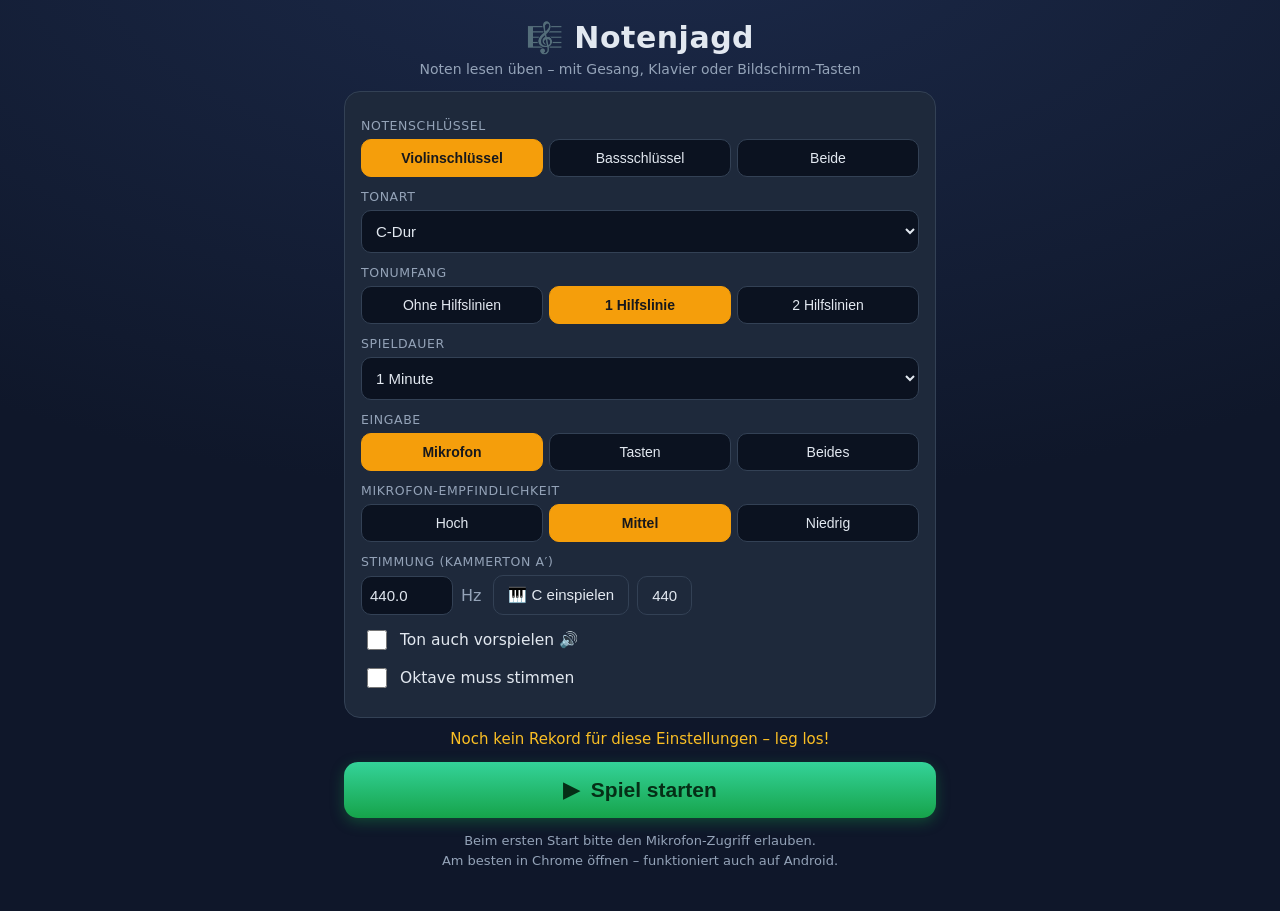
==== commit f3001a7d: "Lange Oktav-Tastatur mit markiertem c-Strich + Stimmungs-Kalibrierung (Referenz-C / Kammerton) Co-Au" ====
--- a/Notenlernspiel.html
+++ b/Notenlernspiel.html
@@ -345,6 +345,27 @@
   text-align: center;
 }
 
+/* ---------- Stimmung ---------- */
+.tunerow { display: flex; gap: 8px; align-items: center; }
+.tunerow input[type="number"] {
+  width: 92px;
+  padding: 10px 8px;
+  border-radius: 10px;
+  border: 1px solid var(--line);
+  background: var(--deep);
+  color: var(--txt);
+  font-size: 15px;
+}
+.tunerow .unit { color: var(--muted); margin-right: 4px; }
+.tunerow button.mid { white-space: nowrap; }
+
+/* markiertes mittleres C (c′) auf der langen Tastatur */
+.piano .wk.mark {
+  background: #fef3c7;
+  box-shadow: inset 0 -5px 0 var(--accent);
+  font-weight: 800;
+}
+
 </style>
 </head>
 <body>
@@ -408,6 +429,16 @@
           <button data-val="hoch">Hoch</button>
           <button data-val="mittel">Mittel</button>
           <button data-val="niedrig">Niedrig</button>
+        </div>
+      </div>
+
+      <div class="field" id="fieldTune">
+        <label>Stimmung (Kammerton a′)</label>
+        <div class="tunerow">
+          <input type="number" id="inpA4" min="392" max="466" step="0.1">
+          <span class="unit">Hz</span>
+          <button type="button" id="btnCalib" class="mid">🎹 C einspielen</button>
+          <button type="button" id="btnTuneReset" class="mid">440</button>
         </div>
       </div>
 
@@ -580,12 +611,20 @@
     return { name: (preferFlat ? PC_FLAT : PC_SHARP)[pc], oct, pc };
   }
 
+  // Stimmung: globaler Versatz in Cent (0 = a′ 440 Hz). Wirkt auf
+  // Erkennung UND Tonausgabe, damit App und Instrument zusammenpassen.
+  let A4 = 440;
+  function setTuning(cents) {
+    A4 = 440 * Math.pow(2, (cents || 0) / 1200);
+  }
+  function getA4() { return A4; }
+
   function freqOf(midi) {
-    return 440 * Math.pow(2, (midi - 69) / 12);
+    return A4 * Math.pow(2, (midi - 69) / 12);
   }
 
   function midiFromFreq(f) {
-    return Math.round(69 + 12 * Math.log2(f / 440));
+    return Math.round(69 + 12 * Math.log2(f / A4));
   }
 
   // Abweichung in Cents von der nächstliegenden MIDI-Note
@@ -598,6 +637,7 @@
     keyById, keyAccMap, pool,
     germanName, germanFromMidi,
     midiOf, freqOf, midiFromFreq, centsOff,
+    setTuning, getA4,
   };
 })();
 
@@ -887,6 +927,7 @@
     sens: "mittel",   // hoch | mittel | niedrig
     vorspielen: false,
     oktave: false,    // true = Oktave muss stimmen
+    tuneCents: 0,     // Stimmungs-Versatz in Cent (0 = a′ 440 Hz)
   };
 
   let settings = loadJSON("nj_settings", { ...DEFAULTS });
@@ -1015,6 +1056,10 @@
         }
       }
       st.inputMode = inputMode;
+      Theory.setTuning(settings.tuneCents || 0);
+      if (inputMode !== "mic") {
+        buildPiano(settings.clef === "both" ? "treble" : settings.clef);
+      }
 
       // UI vorbereiten
       showScreen("Game");
@@ -1076,6 +1121,11 @@
     }
     st.target = cand[(Math.random() * cand.length) | 0];
     Notation.draw($("#staff"), st.target, st.key);
+    // Bei Oktavpflicht + "Beide": Tastatur dem Schlüssel der neuen Note anpassen
+    if (st.inputMode !== "mic" && settings.oktave &&
+        $("#piano").dataset.clef !== st.target.clef) {
+      buildPiano(st.target.clef);
+    }
     if (settings.vorspielen) {
       setTimeout(() => { if (st && st.running) playTarget(); }, 250);
     }
@@ -1201,28 +1251,55 @@
   }
 
   // ---------- Bildschirm-Klaviatur ----------
-  function tapNote(pc) {
+  const WHITE_PCS = [0, 2, 4, 5, 7, 9, 11];
+  function isWhite(m) { return WHITE_PCS.indexOf(((m % 12) + 12) % 12) >= 0; }
+
+  // Beschriftung der C-Tasten (Helmholtz: C c c′ c″ c‴)
+  function cLabel(midi) {
+    const oct = Math.floor(midi / 12) - 1;
+    return { 1: "C₁", 2: "C", 3: "c", 4: "c′", 5: "c″", 6: "c‴" }[oct] || "C" + oct;
+  }
+
+  function tapMidi(m) {
     if (!st || !st.running || st.paused) return;
     const now = performance.now();
     if (now < st.tapLock) return;
     st.tapLock = now + 280;
+    judge(m, "tap");
+  }
+
+  // Kompakte Tastatur liefert nur die Tonklasse: auf die zum Ziel
+  // nächstgelegene Oktave abbilden.
+  function tapPc(pc) {
+    if (!st || !st.running || st.paused) return;
     const t = st.target;
     let d = (((pc - t.midi) % 12) + 12) % 12;
     if (d > 6) d -= 12;
-    judge(t.midi + d, "tap");
-  }
-
-  function buildPiano() {
+    tapMidi(t.midi + d);
+  }
+
+  // Oktave egal  -> kompakte 1-Oktav-Tastatur (Tonklassen).
+  // Oktavpflicht -> lange Tastatur über den Notenbereich des Schlüssels,
+  //                 C-Tasten beschriftet, c′ (mittleres C) markiert.
+  function buildPiano(clef) {
     const piano = $("#piano");
+    piano.innerHTML = "";
+    if (settings.oktave) buildPianoRange(piano, clef || "treble");
+    else buildPianoCompact(piano);
+  }
+
+  function buildPianoCompact(piano) {
+    piano.dataset.clef = "pc";
     const whites = document.createElement("div");
     whites.className = "whites";
+    whites.style.gridTemplateColumns = "repeat(7, 1fr)";
     const WHITE = [[0, "C"], [2, "D"], [4, "E"], [5, "F"], [7, "G"], [9, "A"], [11, "H"]];
     WHITE.forEach(([pc, name]) => {
       const b = document.createElement("button");
       b.className = "wk";
       b.textContent = name;
       b.dataset.pc = pc;
-      b.addEventListener("pointerdown", e => { e.preventDefault(); tapNote(pc); });
+      b.addEventListener("pointerdown", e => { e.preventDefault(); tapPc(pc); });
       whites.appendChild(b);
     });
     piano.appendChild(whites);
@@ -1233,8 +1310,52 @@
       b.textContent = name;
       b.dataset.pc = pc;
       b.style.left = (k * (100 / 7) - 4.75) + "%";
-      b.addEventListener("pointerdown", e => { e.preventDefault(); tapNote(pc); });
+      b.style.width = "9.5%";
+      b.addEventListener("pointerdown", e => { e.preventDefault(); tapPc(pc); });
       piano.appendChild(b);
+    });
+  }
+
+  function buildPianoRange(piano, clef) {
+    piano.dataset.clef = clef;
+    const pool = (st && st.pools)
+      ? st.pools[clef]
+      : Theory.pool(clef, settings.range, currentKeyInfo());
+    let lo = pool[0].midi;
+    let hi = pool[pool.length - 1].midi;
+    while (!isWhite(lo)) lo--;
+    while (!isWhite(hi)) hi++;
+    const whites = [];
+    for (let m = lo; m <= hi; m++) if (isWhite(m)) whites.push(m);
+    const N = whites.length;
+    const grid = document.createElement("div");
+    grid.className = "whites";
+    grid.style.gridTemplateColumns = "repeat(" + N + ", 1fr)";
+    whites.forEach(m => {
+      const b = document.createElement("button");
+      b.className = "wk";
+      b.dataset.midi = m;
+      if (m % 12 === 0) {
+        b.textContent = cLabel(m);
+        if (m === 60) b.classList.add("mark");
+      }
+      b.addEventListener("pointerdown", e => { e.preventDefault(); tapMidi(m); });
+      grid.appendChild(b);
+    });
+    piano.appendChild(grid);
+    const wPct = 100 / N;
+    whites.forEach((m, i) => {
+      if (i === 0) return;
+      const black = m - 1;
+      if (black > whites[i - 1]) {
+        const b = document.createElement("button");
+        b.className = "bk";
+        b.dataset.midi = black;
+        b.style.left = (i * wPct - wPct * 0.31) + "%";
+        b.style.width = (wPct * 0.62) + "%";
+        b.addEventListener("pointerdown", e => { e.preventDefault(); tapMidi(black); });
+        piano.appendChild(b);
+      }
     });
   }
 
@@ -1312,6 +1433,60 @@
       startLoop();
     }
   });
+
+  // ---------- Stimmung / Kalibrierung ----------
+  function updateTuneUI() {
+    $("#inpA4").value = (440 * Math.pow(2, (settings.tuneCents || 0) / 1200)).toFixed(1);
+  }
+
+  // Referenz-C einspielen: misst die Abweichung des Instruments in Cent
+  // (funktioniert in jeder Oktave, auch bei einen Halbton verstimmten Klavieren)
+  async function calibrate() {
+    ensureCtx();
+    try { await audioCtx.resume(); } catch (e) {}
+    try {
+      await Pitch.init(audioCtx, TEST);
+    } catch (e) {
+      toast("Mikrofon nicht verfügbar – Kalibrierung nicht möglich.");
+      return;
+    }
+    Pitch.setGate(GATES[settings.sens] || GATES.mittel);
+    showOverlay("🎹<small>Jetzt ein C spielen oder singen …</small>");
+    const offs = [];
+    const t0 = performance.now();
+    await new Promise(res => {
+      const iv = setInterval(() => {
+        const r = Pitch.read();
+        if (r.freq > 0) {
+          const mf = 69 + 12 * Math.log2(r.freq / 440); // roh, ohne Stimmung
+          offs.push((mf - Math.round(mf / 12) * 12) * 100);
+        }
+        if (offs.length >= 30 || performance.now() - t0 > 6000) {
+          clearInterval(iv);
+          res();
+        }
+      }, 25);
+    });
+    hideOverlay();
+    Pitch.stop();
+    if (offs.length < 10) {
+      toast("Keinen Ton erkannt – bitte noch einmal versuchen.");
+      return;
+    }
+    offs.sort((a, b) => a - b);
+    const off = Math.round(offs[(offs.length / 2) | 0]);
+    if (Math.abs(off) > 260) {
+      toast("Das klang nicht nach einem C – Stimmung nicht geändert.");
+      return;
+    }
+    settings.tuneCents = off;
+    saveJSON("nj_settings", settings);
+    Theory.setTuning(off);
+    updateTuneUI();
+    const a4 = (440 * Math.pow(2, off / 1200)).toFixed(1);
+    toast("Stimmung übernommen: " + (off > 0 ? "+" : "") + off +
+      " Cent (a′ ≈ " + a4 + " Hz)", 5000);
+  }
 
   // ---------- Einstellungen: UI ----------
   function wireSettings() {
@@ -1361,6 +1536,25 @@
       updateRekordLine();
     });
 
+    // Stimmung
+    $("#inpA4").addEventListener("change", () => {
+      const v = parseFloat($("#inpA4").value);
+      if (v >= 392 && v <= 466) {
+        settings.tuneCents = Math.round(1200 * Math.log2(v / 440));
+        saveJSON("nj_settings", settings);
+        Theory.setTuning(settings.tuneCents);
+      }
+      updateTuneUI();
+    });
+    $("#btnTuneReset").addEventListener("click", () => {
+      settings.tuneCents = 0;
+      saveJSON("nj_settings", settings);
+      Theory.setTuning(0);
+      updateTuneUI();
+      toast("Stimmung zurückgesetzt: a′ = 440 Hz", 2500);
+    });
+    $("#btnCalib").addEventListener("click", calibrate);
+
     $("#btnStart").addEventListener("click", startGame);
     $("#btnQuit").addEventListener("click", quitGame);
     $("#btnReplay").addEventListener("click", () => { if (st && st.running) playTarget(); });
@@ -1383,6 +1577,7 @@
     $("#chkPlay").checked = !!settings.vorspielen;
     $("#chkOct").checked = !!settings.oktave;
     $("#fieldSens").classList.toggle("hidden", settings.input === "tap");
+    updateTuneUI();
     updateRekordLine();
   }
 
@@ -1402,9 +1597,19 @@
     const T = [];
     const eq = (name, got, want) => T.push({ name, ok: got === want, got, want });
 
+    const savedTune = settings.tuneCents || 0;
+    Theory.setTuning(0);
+
     eq("freqOf A4", Math.round(Theory.freqOf(69)), 440);
     eq("midiFromFreq 442", Theory.midiFromFreq(442), 69);
     eq("centsOff 445", Theory.centsOff(445, 69) > 0, true);
+
+    Theory.setTuning(100);
+    eq("Stimmung +100 Cent: a′ ≈ 466 Hz", Math.round(Theory.freqOf(69)), 466);
+    eq("Stimmung +100 Cent: 466,2 Hz → A4", Theory.midiFromFreq(466.16), 69);
+    Theory.setTuning(-100);
+    eq("Stimmung −100 Cent: 415,3 Hz → A4", Theory.midiFromFreq(415.3), 69);
+    Theory.setTuning(0);
 
     const ck = Theory.keyById("C");
     const p = Theory.pool("treble", "mittel", ck);
@@ -1445,6 +1650,7 @@
     const silent = new Float32Array(2048);
     eq("ACF Stille -> -1", Pitch.autoCorrelate(silent, sr).freq, -1);
 
+    Theory.setTuning(savedTune);
     return T;
   }
 
@@ -1457,6 +1663,7 @@
       toast("Fehler: vexflow.js konnte nicht geladen werden.", 8000);
     }
     wireSettings();
+    Theory.setTuning(settings.tuneCents || 0);
     buildPiano();
     refreshSettingsUI();
   }
@@ -1467,7 +1674,7 @@
   // Debug-/Test-Schnittstelle
   window.App = {
     runSelfTests,
-    tapNote,
+    tapPc, tapMidi,
     setTestFreq: f => Pitch.setTestFreq(f),
     state: () => st,
     settings: () => settings,
